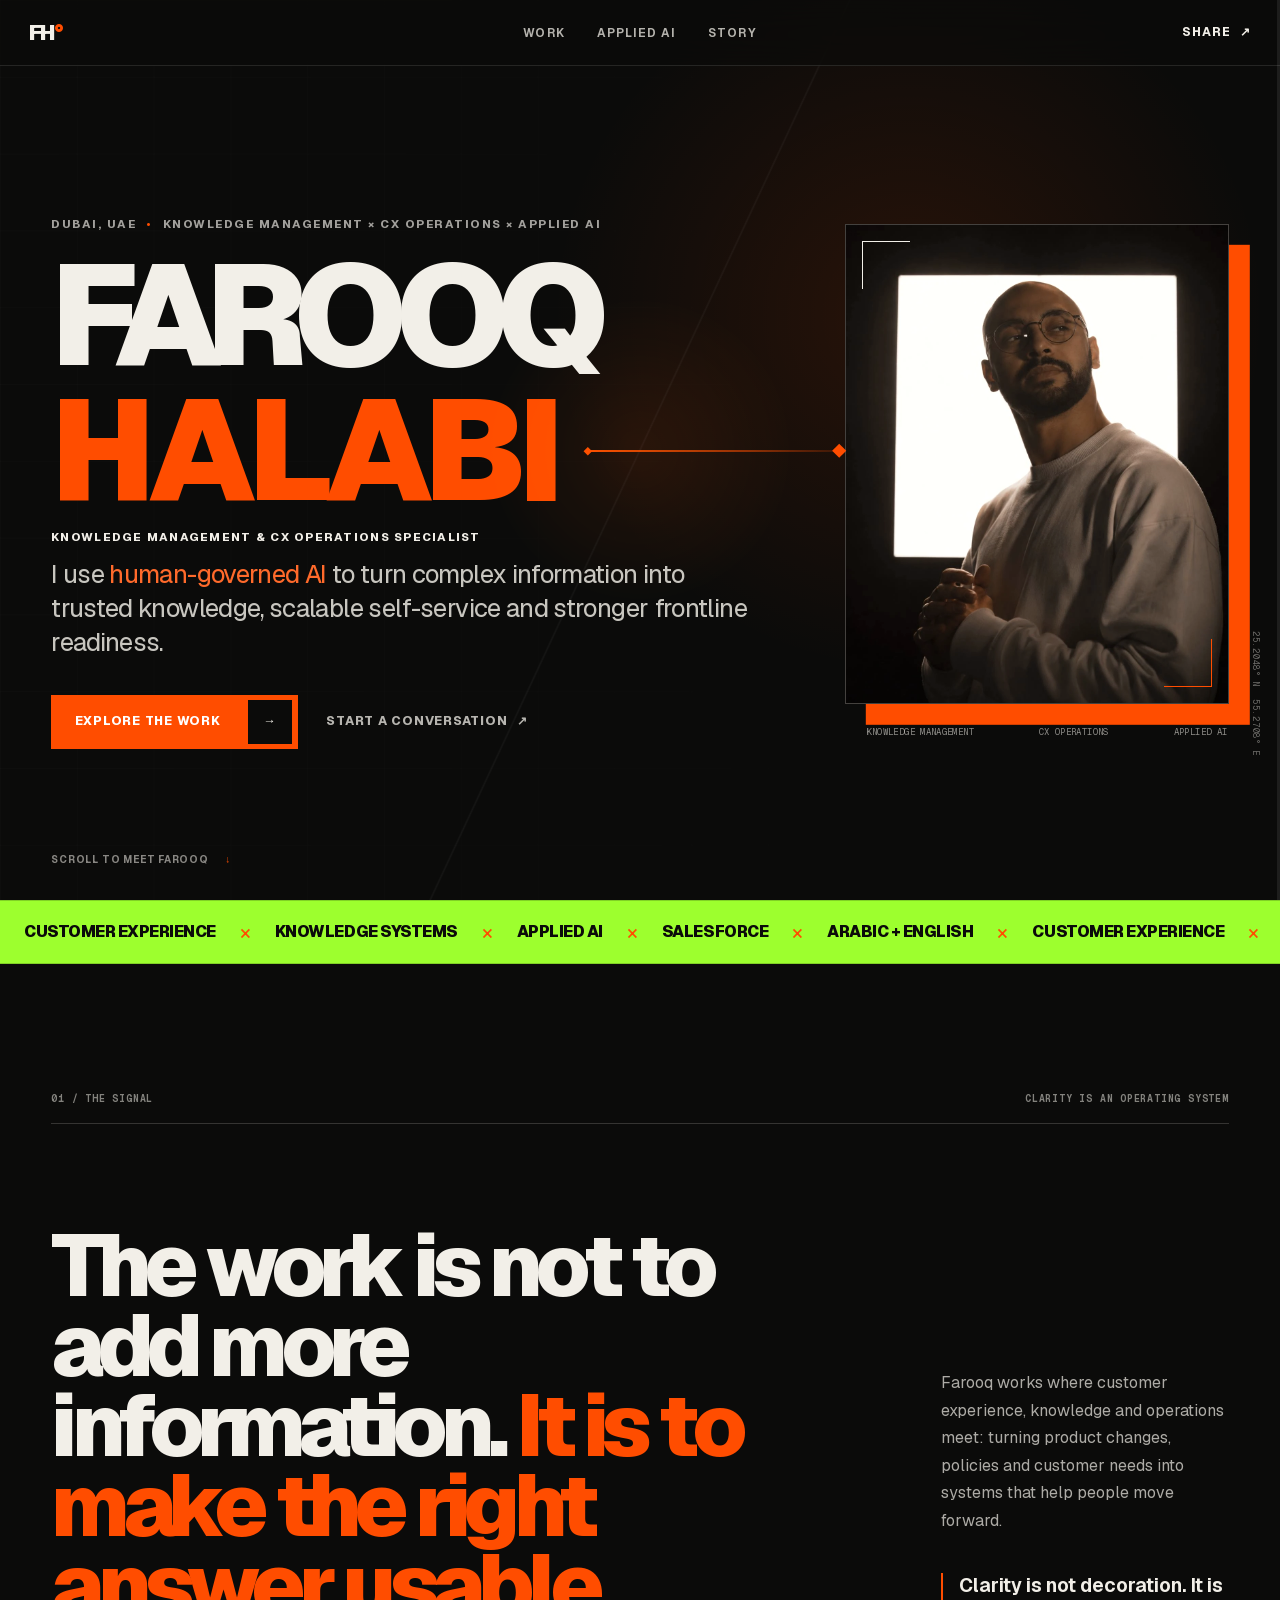
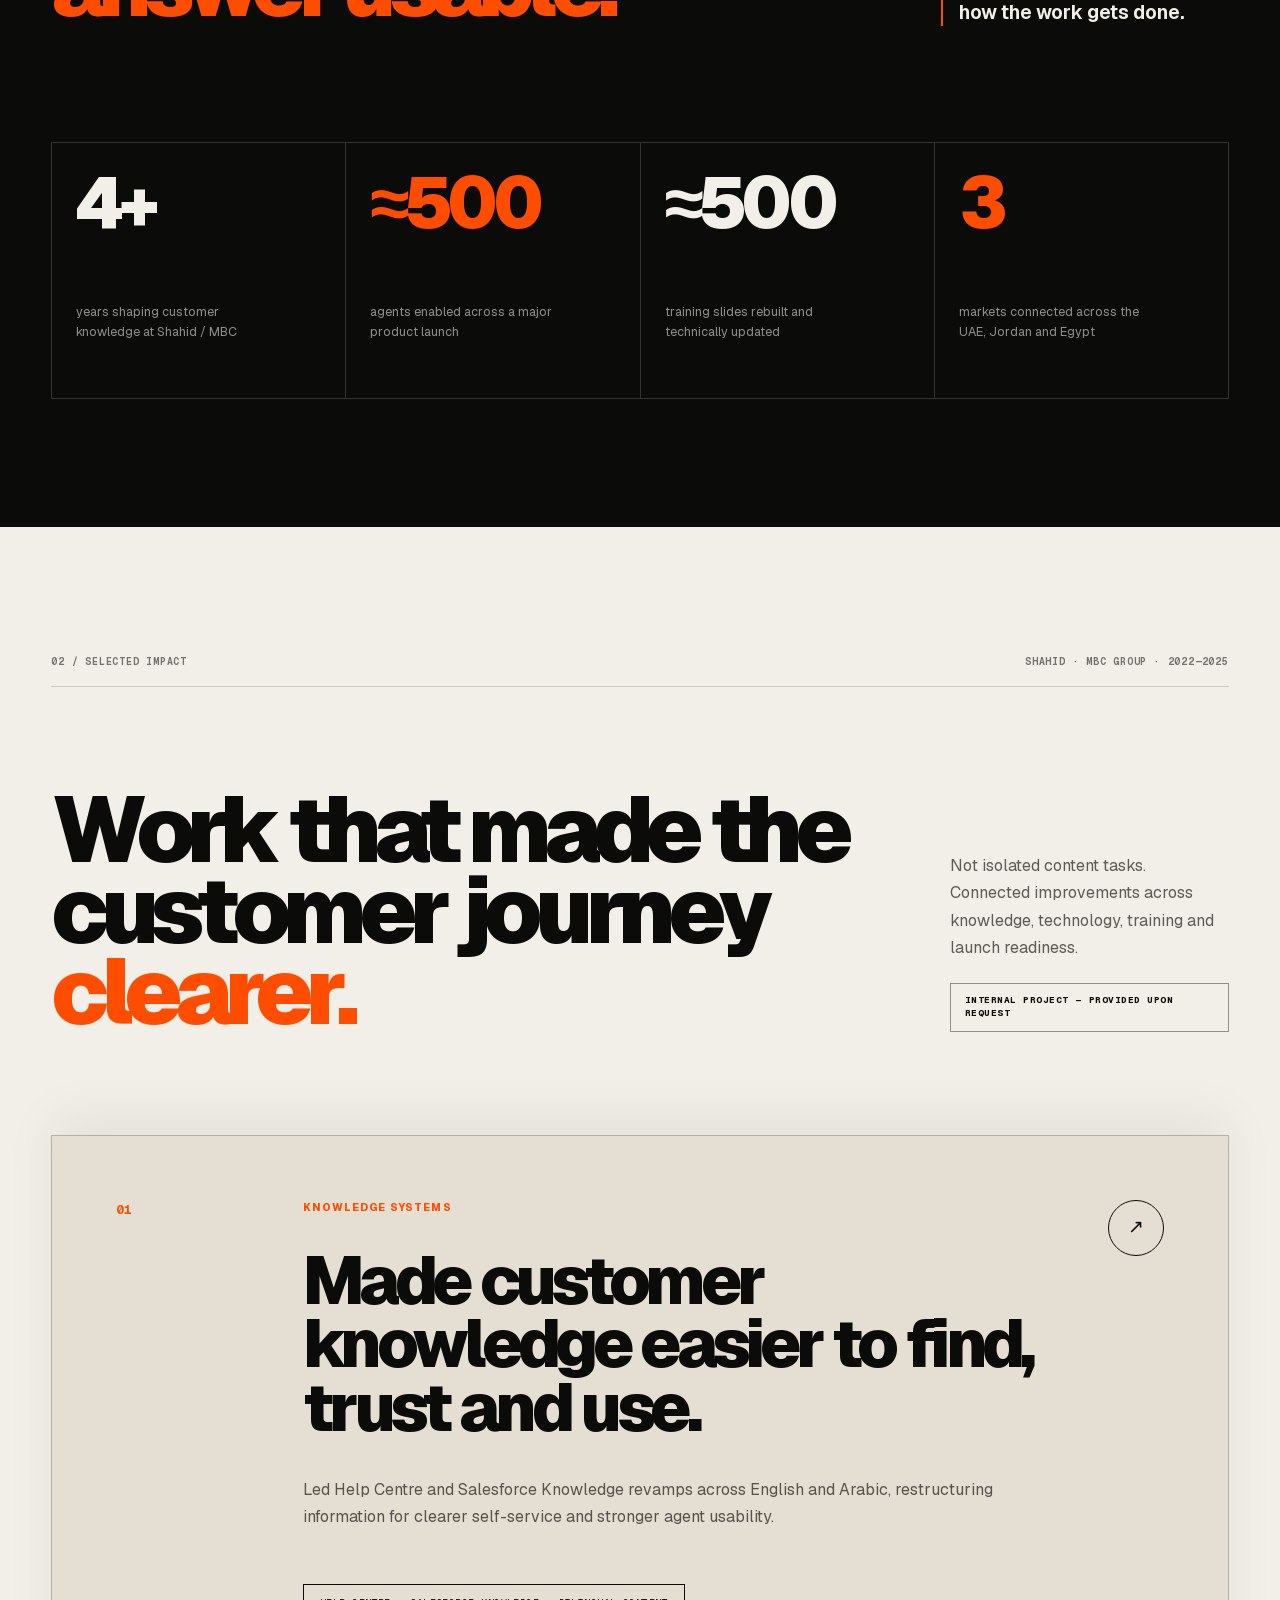
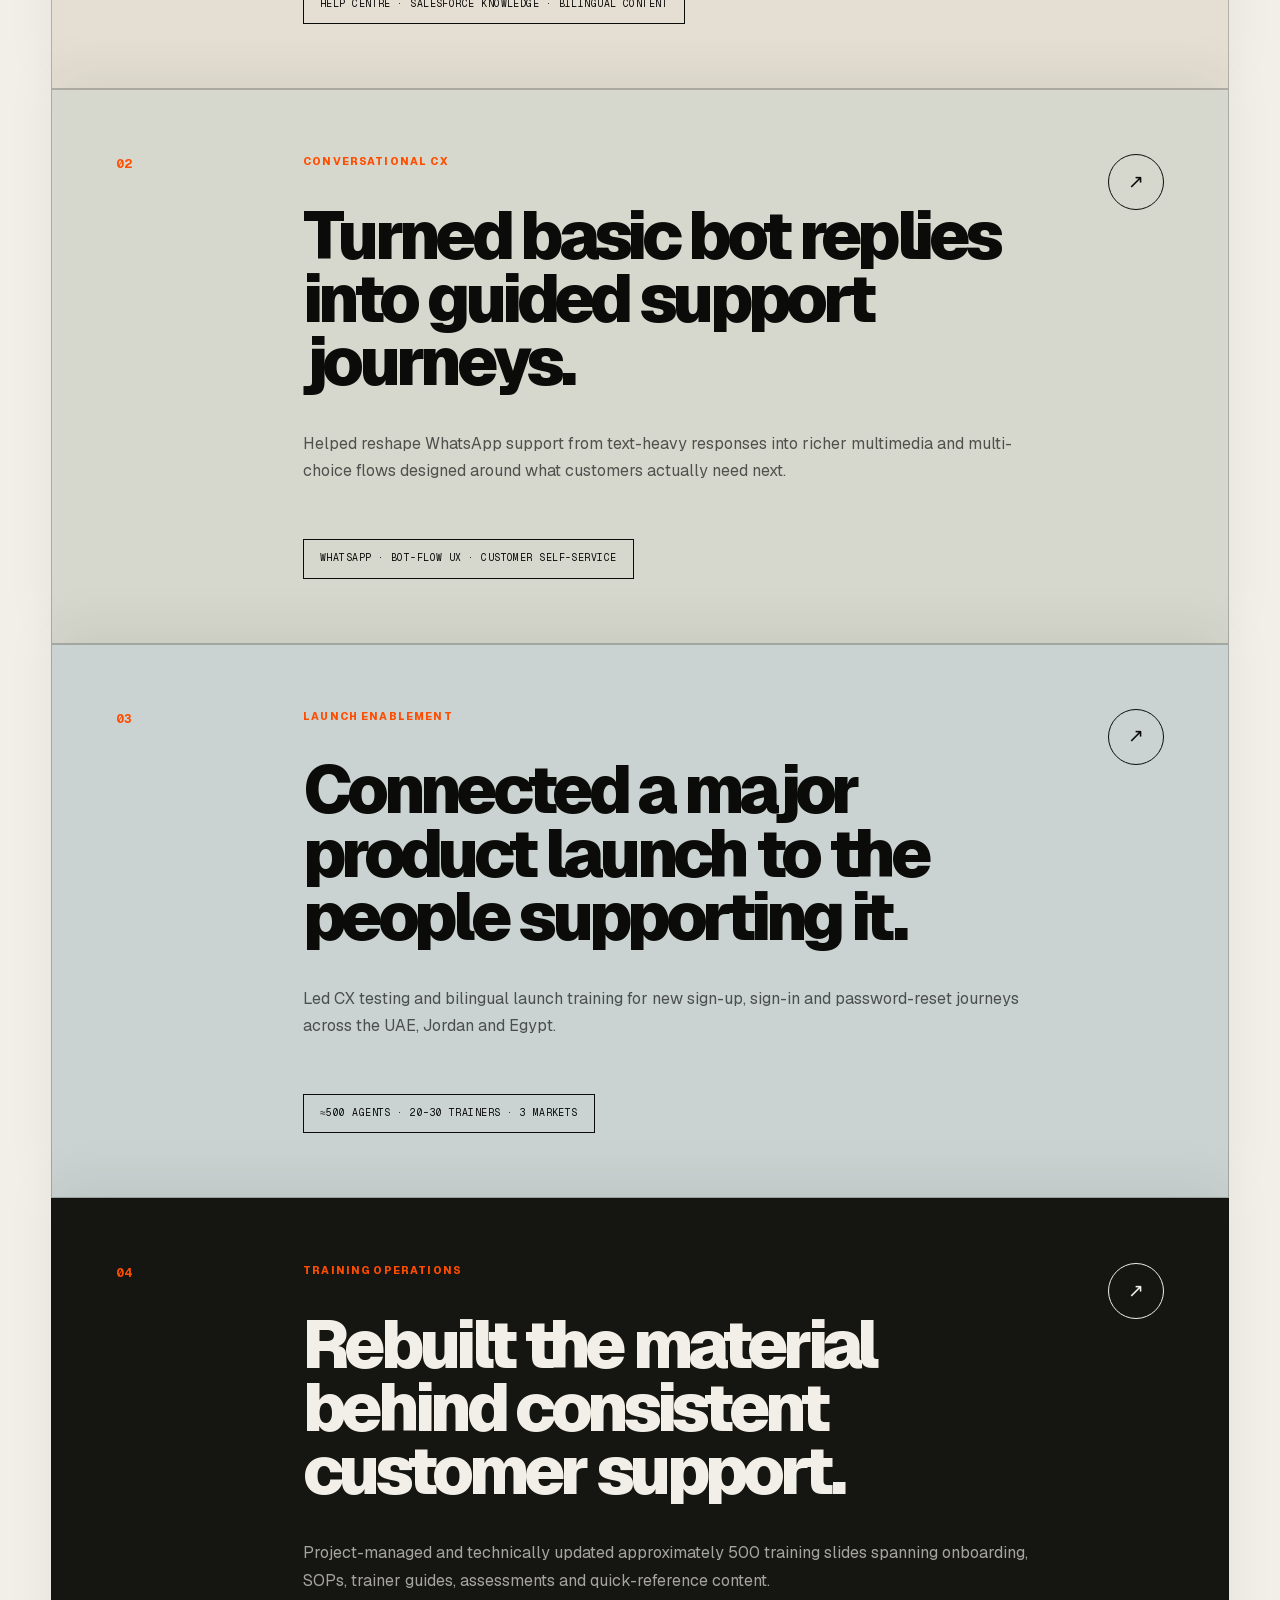
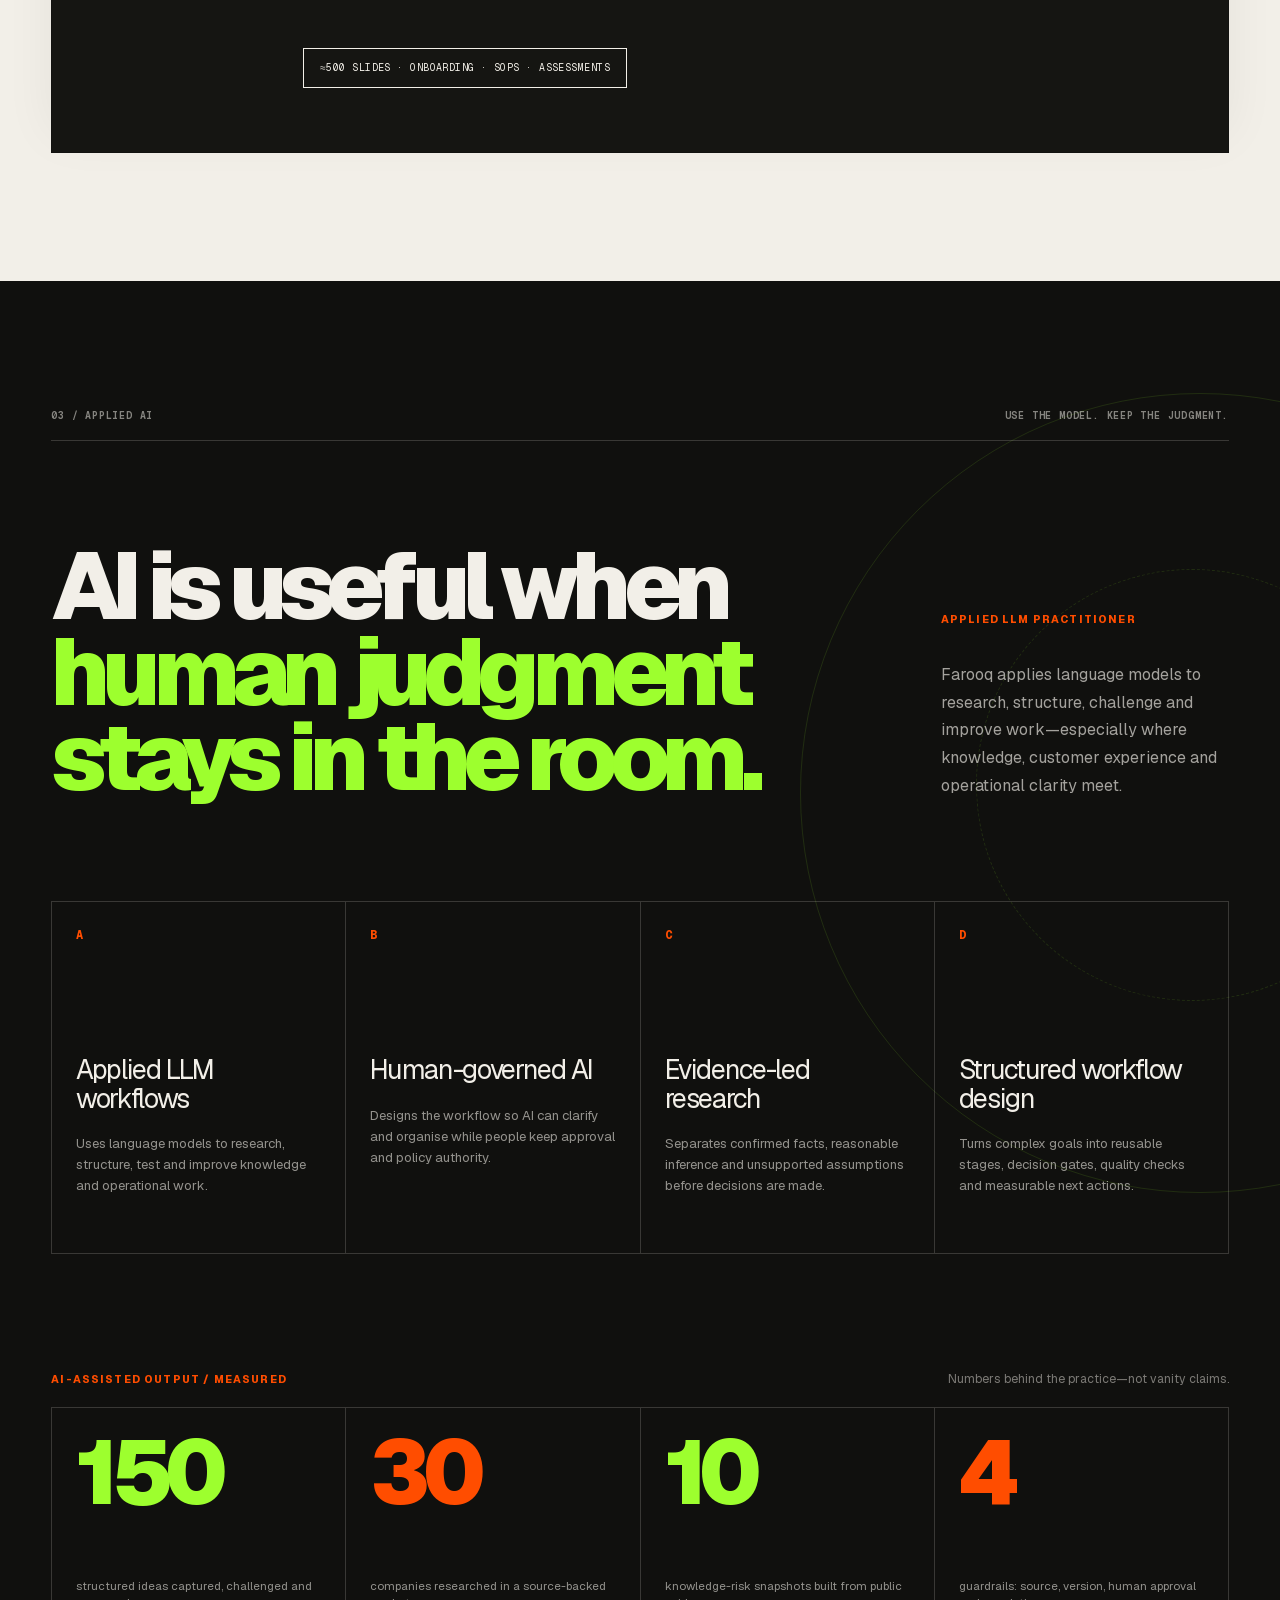
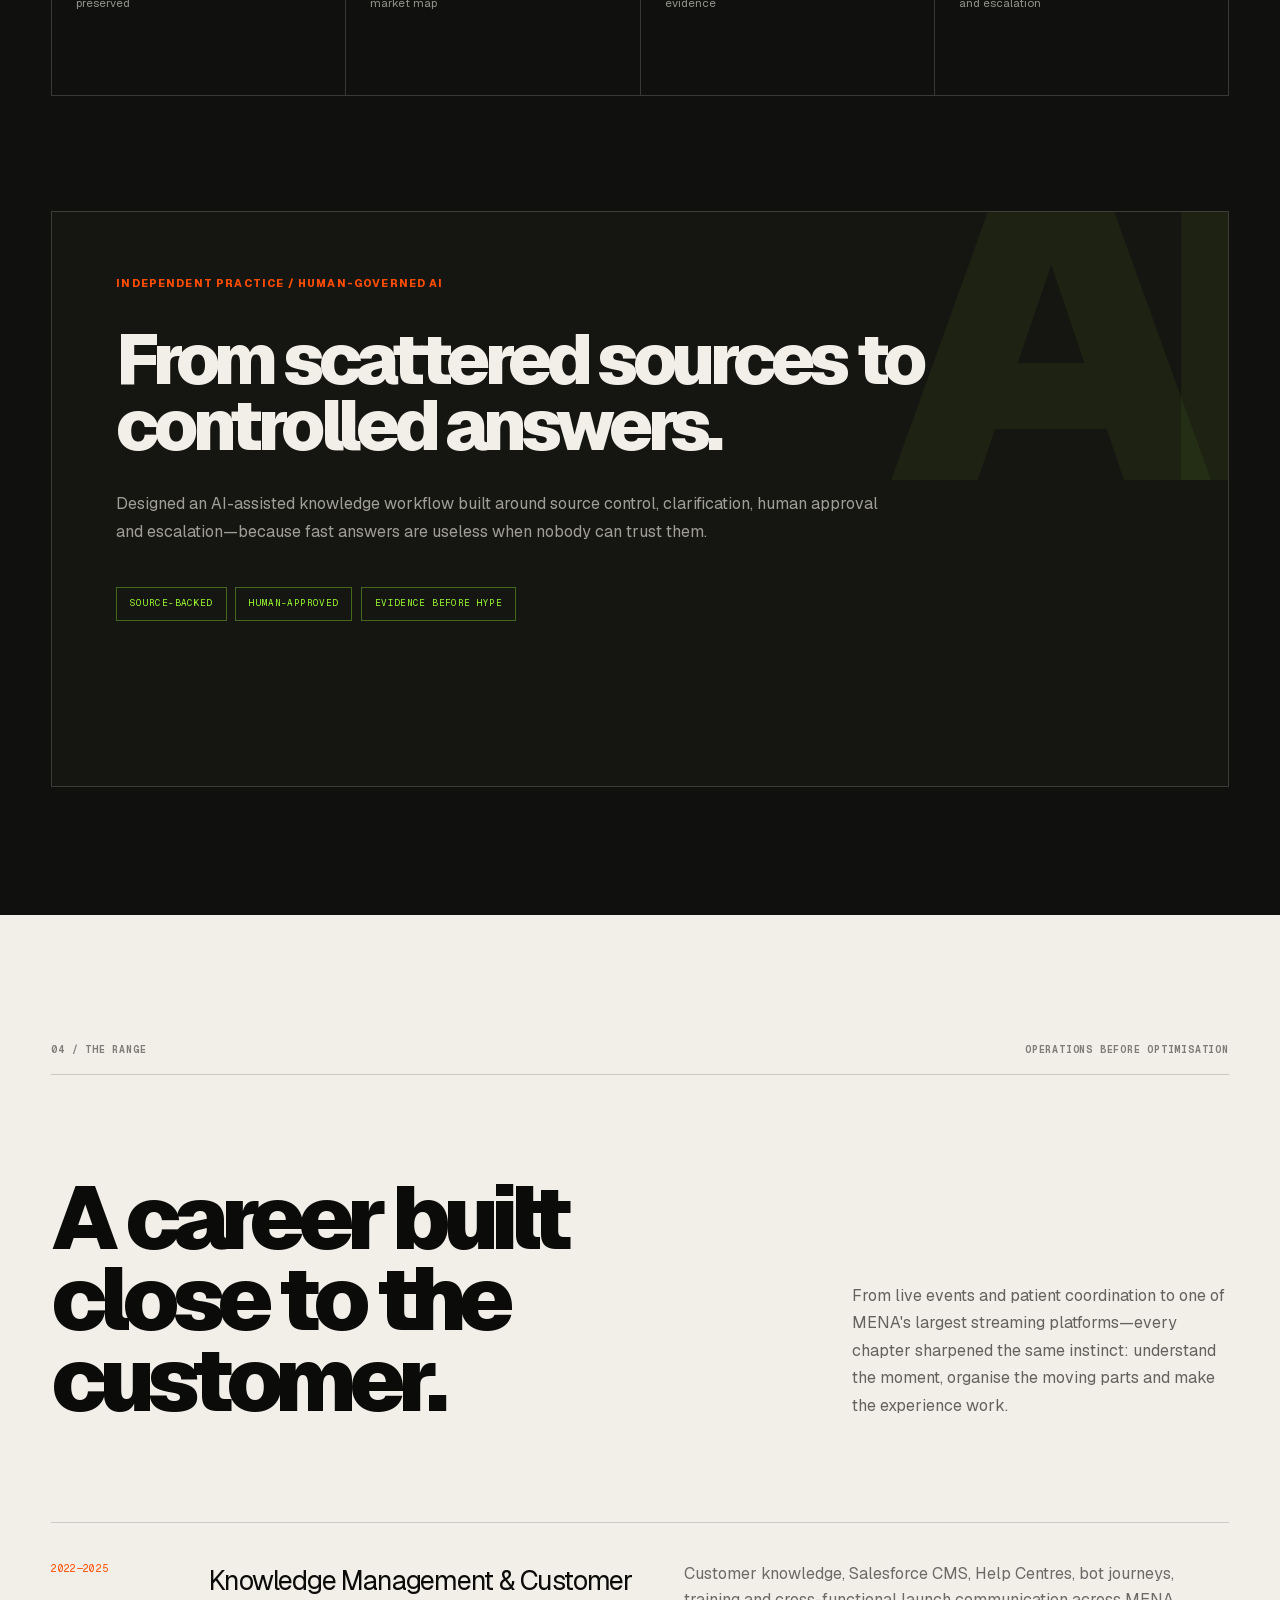
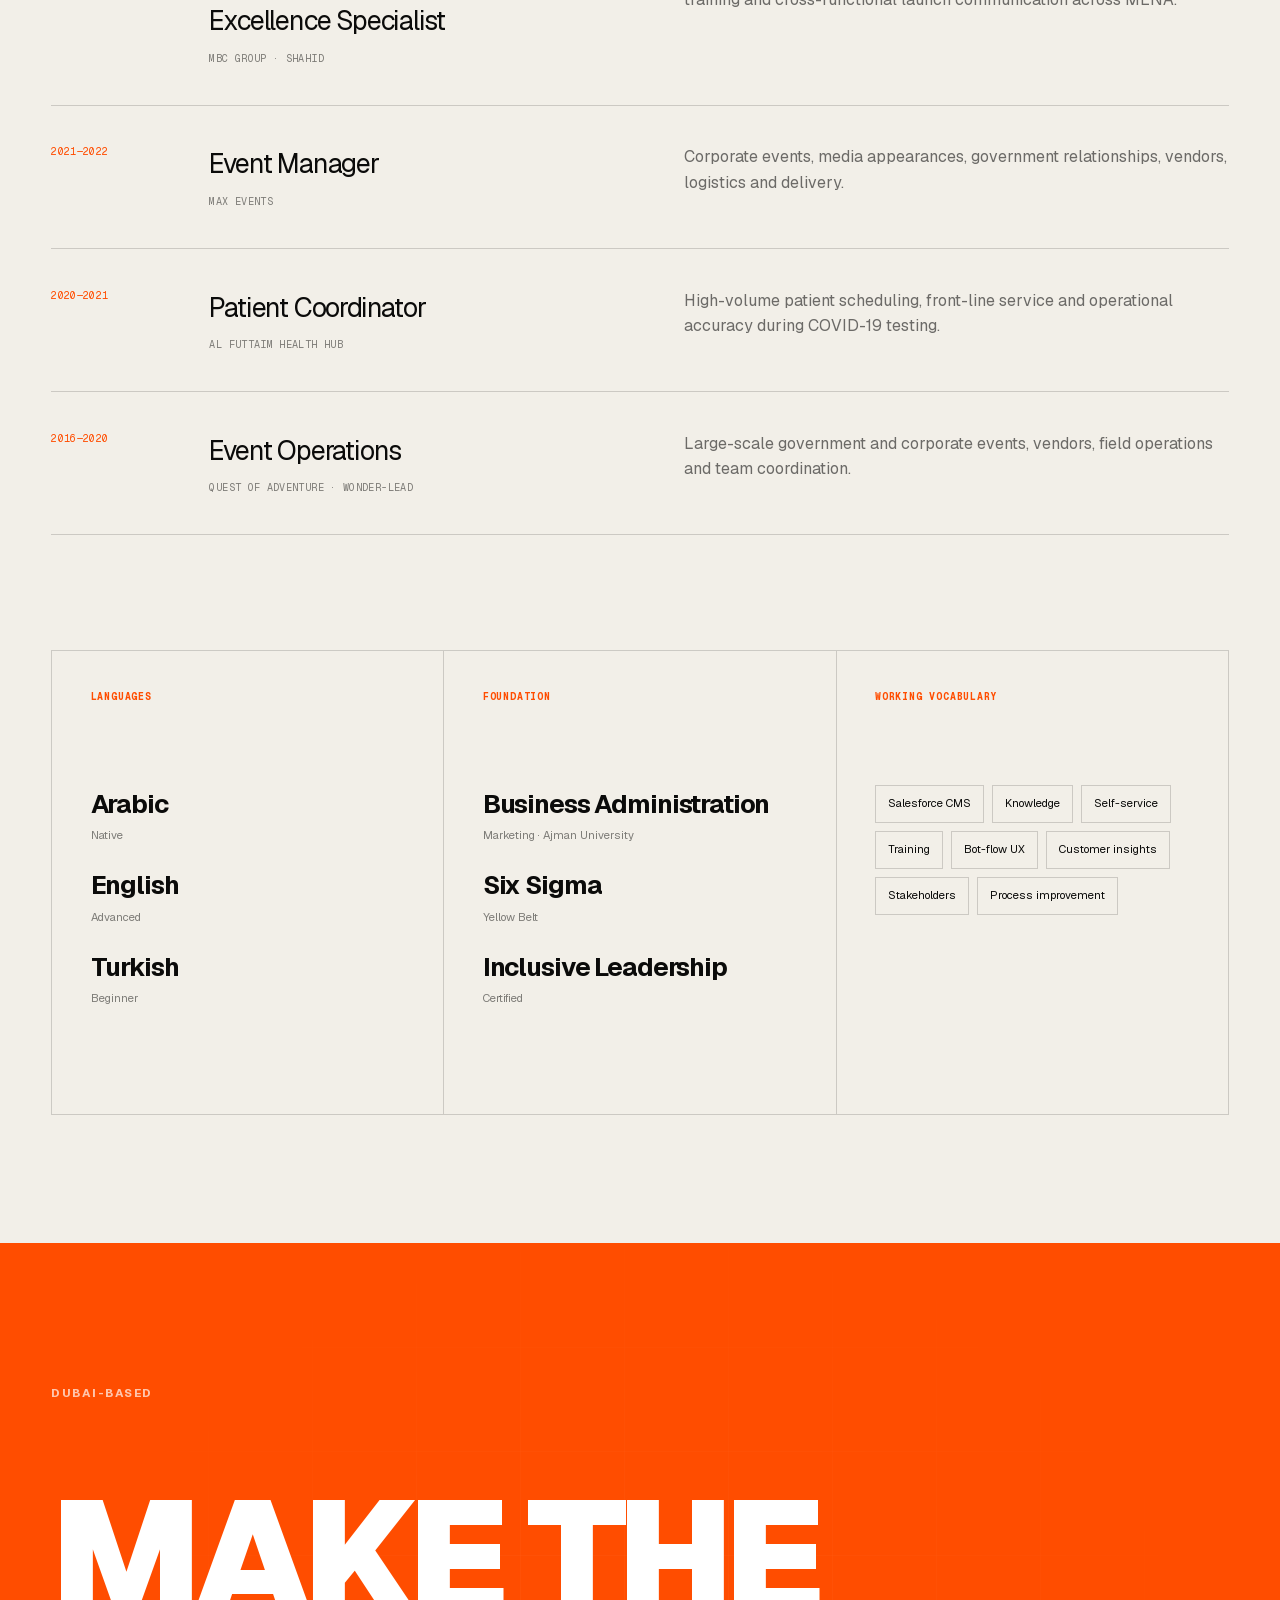
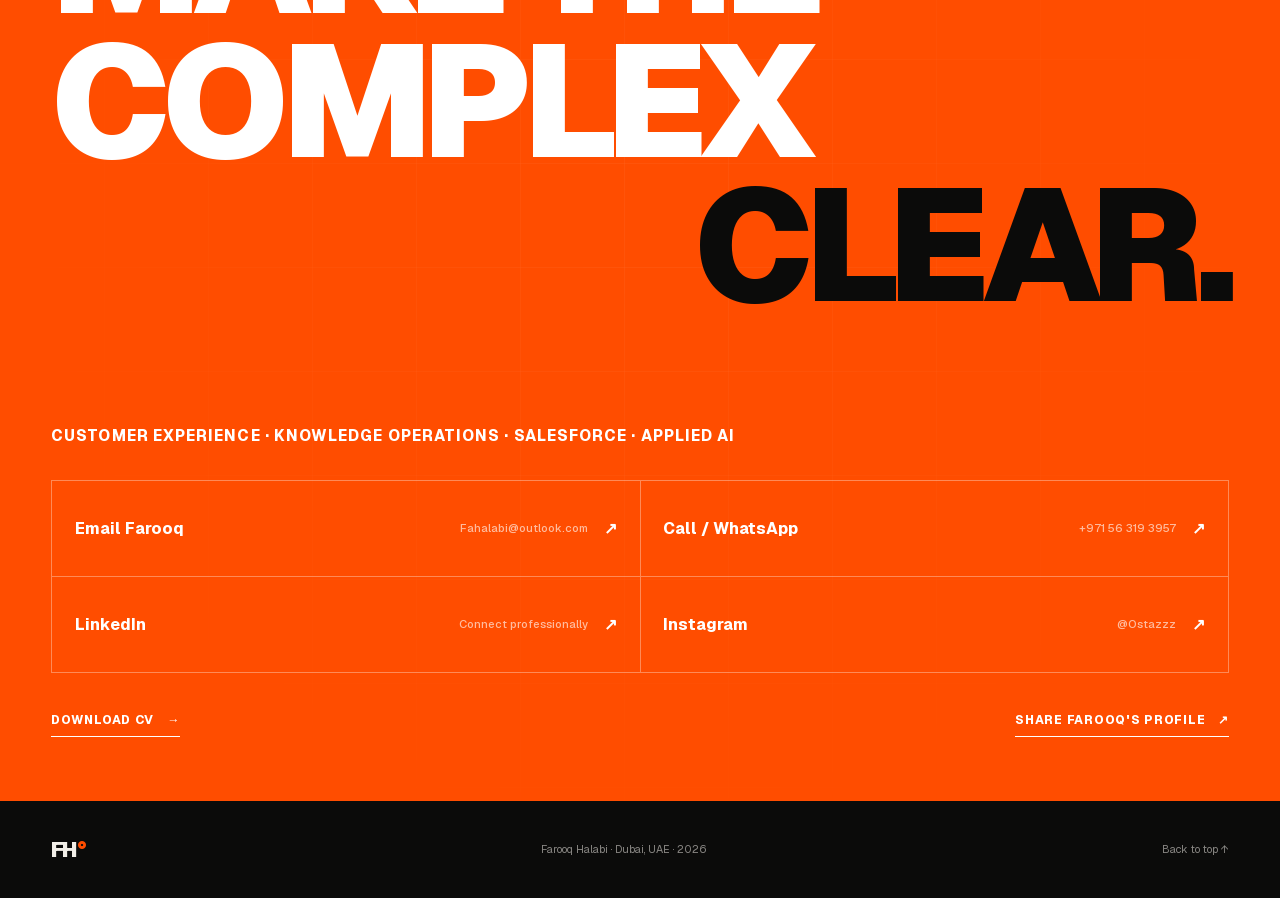
==== index.html @ 7f18ce9b "Update portfolio hero positioning" ====
<!DOCTYPE html><html lang="en"><head><meta charSet="utf-8"/><meta name="viewport" content="width=device-width, initial-scale=1"/><link rel="preload" href="/_next/static/media/797e433ab948586e-s.p.08e28id.o-okb.woff2" as="font" crossorigin="" type="font/woff2"/><link rel="preload" href="/_next/static/media/caa3a2e1cccd8315-s.p.09~u27dqhyhd6.woff2" as="font" crossorigin="" type="font/woff2"/><link rel="preload" as="image" href="/farooq-hero.webp" fetchPriority="high"/><link rel="stylesheet" href="/_next/static/chunks/0ucsu.lkrei7~.css" data-precedence="next"/><link rel="preload" as="script" fetchPriority="low" href="/_next/static/chunks/0ht900cau6_ur.js"/><script src="/_next/static/chunks/0r8nt2o8muejo.js" async=""></script><script src="/_next/static/chunks/07lhk_q6pmm3r.js" async=""></script><script src="/_next/static/chunks/turbopack-05c8c~j12fn14.js" async=""></script><script src="/_next/static/chunks/0dbhjjzl8qfwv.js" async=""></script><script src="/_next/static/chunks/0xjmewwxkqyce.js" async=""></script><meta name="next-size-adjust" content=""/><meta name="theme-color" content="#0b0b0a"/><meta name="color-scheme" content="dark"/><title>Farooq Halabi — CX × Knowledge × Applied AI</title><meta name="description" content="Meet Farooq Halabi, a Dubai-based customer experience and knowledge operations specialist working across Salesforce, bilingual content and applied AI."/><link rel="author" href="https://fahalabi.github.io"/><meta name="author" content="Farooq Halabi"/><link rel="manifest" href="/site.webmanifest"/><meta name="keywords" content="Farooq Halabi,Customer Experience,Knowledge Management,Salesforce CMS,Applied AI,Dubai,Bilingual CX"/><meta name="creator" content="Farooq Halabi"/><link rel="canonical" href="https://fahalabi.github.io"/><meta property="og:title" content="Farooq Halabi — CX × Knowledge × Applied AI"/><meta property="og:description" content="Meet Farooq Halabi, a Dubai-based customer experience and knowledge operations specialist working across Salesforce, bilingual content and applied AI."/><meta property="og:url" content="https://fahalabi.github.io"/><meta property="og:site_name" content="Farooq Halabi"/><meta property="og:locale" content="en_AE"/><meta property="og:image" content="https://fahalabi.github.io/og.png"/><meta property="og:image:width" content="1200"/><meta property="og:image:height" content="630"/><meta property="og:image:alt" content="Farooq Halabi — Customer Experience, Knowledge and Applied AI"/><meta property="og:type" content="profile"/><meta name="twitter:card" content="summary_large_image"/><meta name="twitter:title" content="Farooq Halabi — CX × Knowledge × Applied AI"/><meta name="twitter:description" content="Meet Farooq Halabi, a Dubai-based customer experience and knowledge operations specialist working across Salesforce, bilingual content and applied AI."/><meta name="twitter:image" content="https://fahalabi.github.io/og.png"/><link rel="icon" href="/favicon-32.png" sizes="32x32" type="image/png"/><link rel="apple-touch-icon" href="/apple-touch-icon.png" sizes="180x180" type="image/png"/><script src="/_next/static/chunks/03~yq9q893hmn.js" noModule=""></script></head><body class="geist_deef94d5-module__Sms4YG__variable geist_mono_1bf8cbf6-module__FlyLvG__variable antialiased"><div hidden=""><!--$--><!--/$--></div><div class="pointer-glow" aria-hidden="true"></div><div class="progress-rail" aria-hidden="true"><span></span></div><header class="site-header"><a class="brand-mark" href="#top" aria-label="Farooq Halabi, back to top">FH<span>°</span></a><nav aria-label="Primary navigation"><a href="#work">Work</a><a href="#ai">Applied AI</a><a href="#story">Story</a></nav><button class="header-share" type="button">Share <span aria-hidden="true">↗</span></button></header><main><section class="hero" id="top"><div class="hero-grid" aria-hidden="true"></div><div class="hero-copy"><p class="eyebrow hero-eyebrow">Dubai, UAE <span>•</span> Knowledge Management × CX Operations × Applied AI</p><h1><span class="name-line">Farooq</span><span class="name-line surname-line"><span>Halabi</span><span class="surname-bridge" aria-hidden="true"></span></span></h1><p class="hero-role">Knowledge Management &amp; CX Operations Specialist</p><p class="hero-statement">I use <em>human-governed AI</em> to turn complex information into trusted knowledge, scalable self-service and stronger frontline readiness.</p><div class="hero-actions"><a class="primary-action" href="#work">Explore the work <span aria-hidden="true">→</span></a><a class="text-action" href="https://www.linkedin.com/in/farooq-halabi-00536518b/" target="_blank" rel="noreferrer">Start a conversation <span aria-hidden="true">↗</span></a></div></div><figure class="hero-portrait"><div class="portrait-frame"><img src="/farooq-hero.webp" alt="Portrait of Farooq Halabi in a warm studio setting" width="1122" height="1402" fetchPriority="high"/><div class="portrait-scan" aria-hidden="true"></div></div><figcaption><span>Knowledge management</span><span>CX operations</span><span>Applied AI</span></figcaption></figure><div class="hero-side-note" aria-hidden="true"><span>25.2048° N</span><span>55.2708° E</span></div><a class="scroll-cue" href="#signal" aria-label="Scroll to introduction"><span>Scroll to meet Farooq</span><span aria-hidden="true">→</span></a></section><div class="signal-marquee" aria-label="Farooq&#x27;s focus areas"><div class="marquee-track"><div class="marquee-set" aria-hidden="false"><span>Customer Experience</span><i>×</i><span>Knowledge Systems</span><i>×</i><span>Applied AI</span><i>×</i><span>Salesforce</span><i>×</i><span>Arabic + English</span><i>×</i></div><div class="marquee-set" aria-hidden="true"><span>Customer Experience</span><i>×</i><span>Knowledge Systems</span><i>×</i><span>Applied AI</span><i>×</i><span>Salesforce</span><i>×</i><span>Arabic + English</span><i>×</i></div></div></div><section class="signal-section section-pad" id="signal"><div class="section-kicker" data-reveal="true"><span>01 / The signal</span><span>Clarity is an operating system</span></div><div class="signal-layout"><h2 data-reveal="true">The work is not to add more information.<span> It is to make the right answer usable.</span></h2><div class="signal-copy" data-reveal="true"><p>Farooq works where customer experience, knowledge and operations meet: turning product changes, policies and customer needs into systems that help people move forward.</p><p class="clarity-line">Clarity is not decoration. It is how the work gets done.</p></div></div><div class="proof-grid"><article class="proof-stat" data-reveal="true"><strong>4+</strong><span>years shaping customer knowledge at Shahid / MBC</span></article><article class="proof-stat" data-reveal="true"><strong>≈500</strong><span>agents enabled across a major product launch</span></article><article class="proof-stat" data-reveal="true"><strong>≈500</strong><span>training slides rebuilt and technically updated</span></article><article class="proof-stat" data-reveal="true"><strong>3</strong><span>markets connected across the UAE, Jordan and Egypt</span></article></div></section><section class="work-section section-pad" id="work"><div class="section-kicker light" data-reveal="true"><span>02 / Selected impact</span><span>Shahid · MBC Group · 2022—2025</span></div><div class="work-intro"><h2 data-reveal="true">Work that made the customer journey <em>clearer.</em></h2><div class="work-intro-copy" data-reveal="true"><p>Not isolated content tasks. Connected improvements across knowledge, technology, training and launch readiness.</p><p class="internal-note">Internal Project — Provided upon request</p></div></div><div class="impact-list"><article class="impact-card" data-reveal="true"><div class="impact-number">01</div><div class="impact-content"><p class="impact-label">Knowledge systems</p><h3>Made customer knowledge easier to find, trust and use.</h3><p>Led Help Centre and Salesforce Knowledge revamps across English and Arabic, restructuring information for clearer self-service and stronger agent usability.</p><div class="impact-proof">Help Centre · Salesforce Knowledge · Bilingual content</div></div><span class="impact-arrow" aria-hidden="true">↗</span></article><article class="impact-card" data-reveal="true"><div class="impact-number">02</div><div class="impact-content"><p class="impact-label">Conversational CX</p><h3>Turned basic bot replies into guided support journeys.</h3><p>Helped reshape WhatsApp support from text-heavy responses into richer multimedia and multi-choice flows designed around what customers actually need next.</p><div class="impact-proof">WhatsApp · Bot-flow UX · Customer self-service</div></div><span class="impact-arrow" aria-hidden="true">↗</span></article><article class="impact-card" data-reveal="true"><div class="impact-number">03</div><div class="impact-content"><p class="impact-label">Launch enablement</p><h3>Connected a major product launch to the people supporting it.</h3><p>Led CX testing and bilingual launch training for new sign-up, sign-in and password-reset journeys across the UAE, Jordan and Egypt.</p><div class="impact-proof">≈500 agents · 20–30 trainers · 3 markets</div></div><span class="impact-arrow" aria-hidden="true">↗</span></article><article class="impact-card" data-reveal="true"><div class="impact-number">04</div><div class="impact-content"><p class="impact-label">Training operations</p><h3>Rebuilt the material behind consistent customer support.</h3><p>Project-managed and technically updated approximately 500 training slides spanning onboarding, SOPs, trainer guides, assessments and quick-reference content.</p><div class="impact-proof">≈500 slides · Onboarding · SOPs · Assessments</div></div><span class="impact-arrow" aria-hidden="true">↗</span></article></div></section><section class="ai-section section-pad" id="ai"><div class="ai-orbit orbit-one" aria-hidden="true"></div><div class="ai-orbit orbit-two" aria-hidden="true"></div><div class="section-kicker" data-reveal="true"><span>03 / Applied AI</span><span>Use the model. Keep the judgment.</span></div><div class="ai-heading"><h2 data-reveal="true">AI is useful when <span>human judgment stays in the room.</span></h2><div class="ai-position" data-reveal="true"><p class="micro-label">Applied LLM practitioner</p><p>Farooq applies language models to research, structure, challenge and improve work—especially where knowledge, customer experience and operational clarity meet.</p></div></div><div class="ai-grid"><article class="ai-card" data-reveal="true"><span>A</span><h3>Applied LLM workflows</h3><p>Uses language models to research, structure, test and improve knowledge and operational work.</p></article><article class="ai-card" data-reveal="true"><span>B</span><h3>Human-governed AI</h3><p>Designs the workflow so AI can clarify and organise while people keep approval and policy authority.</p></article><article class="ai-card" data-reveal="true"><span>C</span><h3>Evidence-led research</h3><p>Separates confirmed facts, reasonable inference and unsupported assumptions before decisions are made.</p></article><article class="ai-card" data-reveal="true"><span>D</span><h3>Structured workflow design</h3><p>Turns complex goals into reusable stages, decision gates, quality checks and measurable next actions.</p></article></div><div class="ai-metrics-heading" data-reveal="true"><p class="micro-label">AI-assisted output / measured</p><p>Numbers behind the practice—not vanity claims.</p></div><div class="ai-metrics-grid"><article class="ai-metric" data-reveal="true"><strong>150</strong><span>structured ideas captured, challenged and preserved</span></article><article class="ai-metric" data-reveal="true"><strong>30</strong><span>companies researched in a source-backed market map</span></article><article class="ai-metric" data-reveal="true"><strong>10</strong><span>knowledge-risk snapshots built from public evidence</span></article><article class="ai-metric" data-reveal="true"><strong>4</strong><span>guardrails: source, version, human approval and escalation</span></article></div><div class="practice-proof" data-reveal="true"><div class="practice-copy"><p class="micro-label">Independent practice / Human-governed AI</p><h3>From scattered sources to controlled answers.</h3><p>Designed an AI-assisted knowledge workflow built around source control, clarification, human approval and escalation—because fast answers are useless when nobody can trust them.</p><div class="practice-tags"><span>Source-backed</span><span>Human-approved</span><span>Evidence before hype</span></div></div></div></section><section class="story-section section-pad" id="story"><div class="section-kicker" data-reveal="true"><span>04 / The range</span><span>Operations before optimisation</span></div><div class="story-heading"><h2 data-reveal="true">A career built close to the customer.</h2><p data-reveal="true">From live events and patient coordination to one of MENA&#x27;s largest streaming platforms—every chapter sharpened the same instinct: understand the moment, organise the moving parts and make the experience work.</p></div><div class="timeline"><article class="timeline-row" data-reveal="true"><time>2022—2025</time><div><h3>Knowledge Management &amp; Customer Excellence Specialist</h3><p class="timeline-company">MBC Group · Shahid</p></div><p>Customer knowledge, Salesforce CMS, Help Centres, bot journeys, training and cross-functional launch communication across MENA.</p></article><article class="timeline-row" data-reveal="true"><time>2021—2022</time><div><h3>Event Manager</h3><p class="timeline-company">Max Events</p></div><p>Corporate events, media appearances, government relationships, vendors, logistics and delivery.</p></article><article class="timeline-row" data-reveal="true"><time>2020—2021</time><div><h3>Patient Coordinator</h3><p class="timeline-company">Al Futtaim Health Hub</p></div><p>High-volume patient scheduling, front-line service and operational accuracy during COVID-19 testing.</p></article><article class="timeline-row" data-reveal="true"><time>2016—2020</time><div><h3>Event Operations</h3><p class="timeline-company">Quest of Adventure · Wonder-Lead</p></div><p>Large-scale government and corporate events, vendors, field operations and team coordination.</p></article></div><div class="range-grid"><article data-reveal="true"><span class="range-label">Languages</span><strong>Arabic</strong><small>Native</small><strong>English</strong><small>Advanced</small><strong>Turkish</strong><small>Beginner</small></article><article data-reveal="true"><span class="range-label">Foundation</span><strong>Business Administration</strong><small>Marketing · Ajman University</small><strong>Six Sigma</strong><small>Yellow Belt</small><strong>Inclusive Leadership</strong><small>Certified</small></article><article data-reveal="true"><span class="range-label">Working vocabulary</span><div class="skill-cloud"><span>Salesforce CMS</span><span>Knowledge</span><span>Self-service</span><span>Training</span><span>Bot-flow UX</span><span>Customer insights</span><span>Stakeholders</span><span>Process improvement</span></div></article></div></section><section class="contact-section" id="contact"><div class="contact-noise" aria-hidden="true"></div><p class="eyebrow" data-reveal="true">Dubai-based</p><h2 data-reveal="true"><span class="contact-title-line">Make the</span><span class="contact-title-line">complex</span><span class="contact-title-line contact-title-accent">clear.</span></h2><p class="contact-intro" data-reveal="true">Customer Experience · Knowledge Operations · Salesforce · Applied AI</p><div class="contact-actions" data-reveal="true"><a href="mailto:Fahalabi@outlook.com">Email Farooq <span>Fahalabi@outlook.com</span><span aria-hidden="true">↗</span></a><a href="https://wa.me/971563193957" target="_blank" rel="noreferrer">Call / WhatsApp <span>+971 56 319 3957</span><span aria-hidden="true">↗</span></a><a href="https://www.linkedin.com/in/farooq-halabi-00536518b/" target="_blank" rel="noreferrer">LinkedIn <span>Connect professionally</span><span aria-hidden="true">↗</span></a><a href="https://www.instagram.com/ostazzz/" target="_blank" rel="noreferrer">Instagram <span>@Ostazzz</span><span aria-hidden="true">↗</span></a></div><div class="contact-bottom"><a class="cv-download" href="/Farooq-Halabi-CV.pdf" download="">Download CV <span aria-hidden="true">→</span></a><button type="button">Share Farooq&#x27;s profile <span aria-hidden="true">↗</span></button></div></section></main><footer><a class="brand-mark" href="#top" aria-label="Farooq Halabi, back to top">FH<span>°</span></a><p>Farooq Halabi · Dubai, UAE · 2026</p><a href="#top">Back to top ↑</a></footer><button class="floating-share" type="button" aria-label="Share Farooq&#x27;s portfolio"><span>Share</span> ↗</button><div class="share-toast " role="status" aria-live="polite"></div><!--$--><!--/$--><script type="application/ld+json">{"@context":"https://schema.org","@type":"Person","name":"Farooq Halabi","url":"https://fahalabi.github.io","image":"https://fahalabi.github.io/farooq-hero.webp","email":"mailto:Fahalabi@outlook.com","telephone":"+971563193957","address":{"@type":"PostalAddress","addressLocality":"Dubai","addressCountry":"AE"},"jobTitle":"Knowledge Management & Customer Experience Operations Specialist","alumniOf":{"@type":"CollegeOrUniversity","name":"Ajman University"},"knowsLanguage":["Arabic","English","Turkish"],"knowsAbout":["Customer Experience Operations","Knowledge Management","Salesforce CMS","Salesforce Knowledge","Customer Self-Service","Bilingual Content","Applied Generative AI","Training and Development"],"sameAs":["https://www.linkedin.com/in/farooq-halabi-00536518b/","https://www.instagram.com/ostazzz/"]}</script><script src="/_next/static/chunks/0ht900cau6_ur.js" id="_R_" async=""></script><script>(self.__next_f=self.__next_f||[]).push([0])</script><script>self.__next_f.push([1,"1:\"$Sreact.fragment\"\n2:I[39756,[\"/_next/static/chunks/0dbhjjzl8qfwv.js\"],\"default\"]\n3:I[37457,[\"/_next/static/chunks/0dbhjjzl8qfwv.js\"],\"default\"]\n4:I[47257,[\"/_next/static/chunks/0dbhjjzl8qfwv.js\"],\"ClientPageRoot\"]\n5:I[31713,[\"/_next/static/chunks/0dbhjjzl8qfwv.js\",\"/_next/static/chunks/0xjmewwxkqyce.js\"],\"default\"]\n8:I[97367,[\"/_next/static/chunks/0dbhjjzl8qfwv.js\"],\"OutletBoundary\"]\n9:\"$Sreact.suspense\"\nb:I[97367,[\"/_next/static/chunks/0dbhjjzl8qfwv.js\"],\"ViewportBoundary\"]\nd:I[97367,[\"/_next/static/chunks/0dbhjjzl8qfwv.js\"],\"MetadataBoundary\"]\nf:I[68027,[\"/_next/static/chunks/0dbhjjzl8qfwv.js\"],\"default\",1]\n:HL[\"/_next/static/chunks/0ucsu.lkrei7~.css\",\"style\"]\n:HL[\"/_next/static/media/797e433ab948586e-s.p.08e28id.o-okb.woff2\",\"font\",{\"crossOrigin\":\"\",\"type\":\"font/woff2\"}]\n:HL[\"/_next/static/media/caa3a2e1cccd8315-s.p.09~u27dqhyhd6.woff2\",\"font\",{\"crossOrigin\":\"\",\"type\":\"font/woff2\"}]\n"])</script><script>self.__next_f.push([1,"0:{\"P\":null,\"c\":[\"\",\"\"],\"q\":\"\",\"i\":false,\"f\":[[[\"\",{\"children\":[\"__PAGE__\",{}]},\"$undefined\",\"$undefined\",16],[[\"$\",\"$1\",\"c\",{\"children\":[[[\"$\",\"link\",\"0\",{\"rel\":\"stylesheet\",\"href\":\"/_next/static/chunks/0ucsu.lkrei7~.css\",\"precedence\":\"next\",\"crossOrigin\":\"$undefined\",\"nonce\":\"$undefined\"}],[\"$\",\"script\",\"script-0\",{\"src\":\"/_next/static/chunks/0dbhjjzl8qfwv.js\",\"async\":true,\"nonce\":\"$undefined\"}]],[\"$\",\"html\",null,{\"lang\":\"en\",\"children\":[\"$\",\"body\",null,{\"className\":\"geist_deef94d5-module__Sms4YG__variable geist_mono_1bf8cbf6-module__FlyLvG__variable antialiased\",\"children\":[[\"$\",\"$L2\",null,{\"parallelRouterKey\":\"children\",\"error\":\"$undefined\",\"errorStyles\":\"$undefined\",\"errorScripts\":\"$undefined\",\"template\":[\"$\",\"$L3\",null,{}],\"templateStyles\":\"$undefined\",\"templateScripts\":\"$undefined\",\"notFound\":[[[\"$\",\"title\",null,{\"children\":\"404: This page could not be found.\"}],[\"$\",\"div\",null,{\"style\":{\"fontFamily\":\"system-ui,\\\"Segoe UI\\\",Roboto,Helvetica,Arial,sans-serif,\\\"Apple Color Emoji\\\",\\\"Segoe UI Emoji\\\"\",\"height\":\"100vh\",\"textAlign\":\"center\",\"display\":\"flex\",\"flexDirection\":\"column\",\"alignItems\":\"center\",\"justifyContent\":\"center\"},\"children\":[\"$\",\"div\",null,{\"children\":[[\"$\",\"style\",null,{\"dangerouslySetInnerHTML\":{\"__html\":\"body{color:#000;background:#fff;margin:0}.next-error-h1{border-right:1px solid rgba(0,0,0,.3)}@media (prefers-color-scheme:dark){body{color:#fff;background:#000}.next-error-h1{border-right:1px solid rgba(255,255,255,.3)}}\"}}],[\"$\",\"h1\",null,{\"className\":\"next-error-h1\",\"style\":{\"display\":\"inline-block\",\"margin\":\"0 20px 0 0\",\"padding\":\"0 23px 0 0\",\"fontSize\":24,\"fontWeight\":500,\"verticalAlign\":\"top\",\"lineHeight\":\"49px\"},\"children\":404}],[\"$\",\"div\",null,{\"style\":{\"display\":\"inline-block\"},\"children\":[\"$\",\"h2\",null,{\"style\":{\"fontSize\":14,\"fontWeight\":400,\"lineHeight\":\"49px\",\"margin\":0},\"children\":\"This page could not be found.\"}]}]]}]}]],[]],\"forbidden\":\"$undefined\",\"unauthorized\":\"$undefined\"}],[\"$\",\"script\",null,{\"type\":\"application/ld+json\",\"dangerouslySetInnerHTML\":{\"__html\":\"{\\\"@context\\\":\\\"https://schema.org\\\",\\\"@type\\\":\\\"Person\\\",\\\"name\\\":\\\"Farooq Halabi\\\",\\\"url\\\":\\\"https://fahalabi.github.io\\\",\\\"image\\\":\\\"https://fahalabi.github.io/farooq-hero.webp\\\",\\\"email\\\":\\\"mailto:Fahalabi@outlook.com\\\",\\\"telephone\\\":\\\"+971563193957\\\",\\\"address\\\":{\\\"@type\\\":\\\"PostalAddress\\\",\\\"addressLocality\\\":\\\"Dubai\\\",\\\"addressCountry\\\":\\\"AE\\\"},\\\"jobTitle\\\":\\\"Knowledge Management \u0026 Customer Experience Operations Specialist\\\",\\\"alumniOf\\\":{\\\"@type\\\":\\\"CollegeOrUniversity\\\",\\\"name\\\":\\\"Ajman University\\\"},\\\"knowsLanguage\\\":[\\\"Arabic\\\",\\\"English\\\",\\\"Turkish\\\"],\\\"knowsAbout\\\":[\\\"Customer Experience Operations\\\",\\\"Knowledge Management\\\",\\\"Salesforce CMS\\\",\\\"Salesforce Knowledge\\\",\\\"Customer Self-Service\\\",\\\"Bilingual Content\\\",\\\"Applied Generative AI\\\",\\\"Training and Development\\\"],\\\"sameAs\\\":[\\\"https://www.linkedin.com/in/farooq-halabi-00536518b/\\\",\\\"https://www.instagram.com/ostazzz/\\\"]}\"}}]]}]}]]}],{\"children\":[[\"$\",\"$1\",\"c\",{\"children\":[[\"$\",\"$L4\",null,{\"Component\":\"$5\",\"serverProvidedParams\":{\"searchParams\":{},\"params\":{},\"promises\":[\"$@6\",\"$@7\"]}}],[[\"$\",\"script\",\"script-0\",{\"src\":\"/_next/static/chunks/0xjmewwxkqyce.js\",\"async\":true,\"nonce\":\"$undefined\"}]],[\"$\",\"$L8\",null,{\"children\":[\"$\",\"$9\",null,{\"name\":\"Next.MetadataOutlet\",\"children\":\"$@a\"}]}]]}],{},null,false,null]},null,false,null],[\"$\",\"$1\",\"h\",{\"children\":[null,[\"$\",\"$Lb\",null,{\"children\":\"$Lc\"}],[\"$\",\"div\",null,{\"hidden\":true,\"children\":[\"$\",\"$Ld\",null,{\"children\":[\"$\",\"$9\",null,{\"name\":\"Next.Metadata\",\"children\":\"$Le\"}]}]}],[\"$\",\"meta\",null,{\"name\":\"next-size-adjust\",\"content\":\"\"}]]}],false]],\"m\":\"$undefined\",\"G\":[\"$f\",[[\"$\",\"link\",\"0\",{\"rel\":\"stylesheet\",\"href\":\"/_next/static/chunks/0ucsu.lkrei7~.css\",\"precedence\":\"next\",\"crossOrigin\":\"$undefined\",\"nonce\":\"$undefined\"}]]],\"S\":true,\"h\":null,\"s\":\"$undefined\",\"l\":\"$undefined\",\"p\":\"$undefined\",\"d\":\"$undefined\",\"b\":\"mQRR6c7xLXHsCVNlh976I\"}\n"])</script><script>self.__next_f.push([1,"6:{}\n7:\"$0:f:0:1:1:children:0:props:children:0:props:serverProvidedParams:params\"\n"])</script><script>self.__next_f.push([1,"c:[[\"$\",\"meta\",\"0\",{\"charSet\":\"utf-8\"}],[\"$\",\"meta\",\"1\",{\"name\":\"viewport\",\"content\":\"width=device-width, initial-scale=1\"}],[\"$\",\"meta\",\"2\",{\"name\":\"theme-color\",\"content\":\"#0b0b0a\"}],[\"$\",\"meta\",\"3\",{\"name\":\"color-scheme\",\"content\":\"dark\"}]]\n"])</script><script>self.__next_f.push([1,"10:I[27201,[\"/_next/static/chunks/0dbhjjzl8qfwv.js\"],\"IconMark\"]\na:null\n"])</script><script>self.__next_f.push([1,"e:[[\"$\",\"title\",\"0\",{\"children\":\"Farooq Halabi — CX × Knowledge × Applied AI\"}],[\"$\",\"meta\",\"1\",{\"name\":\"description\",\"content\":\"Meet Farooq Halabi, a Dubai-based customer experience and knowledge operations specialist working across Salesforce, bilingual content and applied AI.\"}],[\"$\",\"link\",\"2\",{\"rel\":\"author\",\"href\":\"https://fahalabi.github.io\"}],[\"$\",\"meta\",\"3\",{\"name\":\"author\",\"content\":\"Farooq Halabi\"}],[\"$\",\"link\",\"4\",{\"rel\":\"manifest\",\"href\":\"/site.webmanifest\",\"crossOrigin\":\"$undefined\"}],[\"$\",\"meta\",\"5\",{\"name\":\"keywords\",\"content\":\"Farooq Halabi,Customer Experience,Knowledge Management,Salesforce CMS,Applied AI,Dubai,Bilingual CX\"}],[\"$\",\"meta\",\"6\",{\"name\":\"creator\",\"content\":\"Farooq Halabi\"}],[\"$\",\"link\",\"7\",{\"rel\":\"canonical\",\"href\":\"https://fahalabi.github.io\"}],[\"$\",\"meta\",\"8\",{\"property\":\"og:title\",\"content\":\"Farooq Halabi — CX × Knowledge × Applied AI\"}],[\"$\",\"meta\",\"9\",{\"property\":\"og:description\",\"content\":\"Meet Farooq Halabi, a Dubai-based customer experience and knowledge operations specialist working across Salesforce, bilingual content and applied AI.\"}],[\"$\",\"meta\",\"10\",{\"property\":\"og:url\",\"content\":\"https://fahalabi.github.io\"}],[\"$\",\"meta\",\"11\",{\"property\":\"og:site_name\",\"content\":\"Farooq Halabi\"}],[\"$\",\"meta\",\"12\",{\"property\":\"og:locale\",\"content\":\"en_AE\"}],[\"$\",\"meta\",\"13\",{\"property\":\"og:image\",\"content\":\"https://fahalabi.github.io/og.png\"}],[\"$\",\"meta\",\"14\",{\"property\":\"og:image:width\",\"content\":\"1200\"}],[\"$\",\"meta\",\"15\",{\"property\":\"og:image:height\",\"content\":\"630\"}],[\"$\",\"meta\",\"16\",{\"property\":\"og:image:alt\",\"content\":\"Farooq Halabi — Customer Experience, Knowledge and Applied AI\"}],[\"$\",\"meta\",\"17\",{\"property\":\"og:type\",\"content\":\"profile\"}],[\"$\",\"meta\",\"18\",{\"name\":\"twitter:card\",\"content\":\"summary_large_image\"}],[\"$\",\"meta\",\"19\",{\"name\":\"twitter:title\",\"content\":\"Farooq Halabi — CX × Knowledge × Applied AI\"}],[\"$\",\"meta\",\"20\",{\"name\":\"twitter:description\",\"content\":\"Meet Farooq Halabi, a Dubai-based customer experience and knowledge operations specialist working across Salesforce, bilingual content and applied AI.\"}],[\"$\",\"meta\",\"21\",{\"name\":\"twitter:image\",\"content\":\"https://fahalabi.github.io/og.png\"}],[\"$\",\"link\",\"22\",{\"rel\":\"icon\",\"href\":\"/favicon-32.png\",\"sizes\":\"32x32\",\"type\":\"image/png\"}],[\"$\",\"link\",\"23\",{\"rel\":\"apple-touch-icon\",\"href\":\"/apple-touch-icon.png\",\"sizes\":\"180x180\",\"type\":\"image/png\"}],[\"$\",\"$L10\",\"24\",{}]]\n"])</script></body></html>
---- _next/static/chunks/0ucsu.lkrei7~.css ----
@font-face{font-family:Geist;font-style:normal;font-weight:100 900;font-display:swap;src:url(../media/fef07dbb0973bf53-s.12tyk43_3sh9u.woff2)format("woff2");unicode-range:U+460-52F,U+1C80-1C8A,U+20B4,U+2DE0-2DFF,U+A640-A69F,U+FE2E-FE2F}@font-face{font-family:Geist;font-style:normal;font-weight:100 900;font-display:swap;src:url(../media/8a480f0b521d4e75-s.0jzbimsg8vl84.woff2)format("woff2");unicode-range:U+301,U+400-45F,U+490-491,U+4B0-4B1,U+2116}@font-face{font-family:Geist;font-style:normal;font-weight:100 900;font-display:swap;src:url(../media/53b9e256198e5412-s.0-wfv7uh4i7h9.woff2)format("woff2");unicode-range:U+102-103,U+110-111,U+128-129,U+168-169,U+1A0-1A1,U+1AF-1B0,U+300-301,U+303-304,U+308-309,U+323,U+329,U+1EA0-1EF9,U+20AB}@font-face{font-family:Geist;font-style:normal;font-weight:100 900;font-display:swap;src:url(../media/7178b3e590c64307-s.0nx0ww8fni_q3.woff2)format("woff2");unicode-range:U+100-2BA,U+2BD-2C5,U+2C7-2CC,U+2CE-2D7,U+2DD-2FF,U+304,U+308,U+329,U+1D00-1DBF,U+1E00-1E9F,U+1EF2-1EFF,U+2020,U+20A0-20AB,U+20AD-20C0,U+2113,U+2C60-2C7F,U+A720-A7FF}@font-face{font-family:Geist;font-style:normal;font-weight:100 900;font-display:swap;src:url(../media/caa3a2e1cccd8315-s.p.09~u27dqhyhd6.woff2)format("woff2");unicode-range:U+??,U+131,U+152-153,U+2BB-2BC,U+2C6,U+2DA,U+2DC,U+304,U+308,U+329,U+2000-206F,U+20AC,U+2122,U+2191,U+2193,U+2212,U+2215,U+FEFF,U+FFFD}@font-face{font-family:Geist Fallback;src:local(Arial);ascent-override:95.94%;descent-override:28.16%;line-gap-override:0.0%;size-adjust:104.76%}.geist_deef94d5-module__Sms4YG__className{font-family:Geist,Geist Fallback;font-style:normal}.geist_deef94d5-module__Sms4YG__variable{--font-geist-sans:"Geist", "Geist Fallback"}
@font-face{font-family:Geist Mono;font-style:normal;font-weight:100 900;font-display:swap;src:url(../media/5ce348bf30bf5439-s.0zgw-jeven.3w.woff2)format("woff2");unicode-range:U+460-52F,U+1C80-1C8A,U+20B4,U+2DE0-2DFF,U+A640-A69F,U+FE2E-FE2F}@font-face{font-family:Geist Mono;font-style:normal;font-weight:100 900;font-display:swap;src:url(../media/4fa387ec64143e14-s.0wkzw~je483f-.woff2)format("woff2");unicode-range:U+301,U+400-45F,U+490-491,U+4B0-4B1,U+2116}@font-face{font-family:Geist Mono;font-style:normal;font-weight:100 900;font-display:swap;src:url(../media/6306c77e7c8268e4-s.0rhz0arwfsn~5.woff2)format("woff2");unicode-range:U+2000-2001,U+2004-2008,U+200A,U+23B8-23BD,U+2500-259F}@font-face{font-family:Geist Mono;font-style:normal;font-weight:100 900;font-display:swap;src:url(../media/7d817b4c03b0c5f1-s.0l76wvqk9d84w.woff2)format("woff2");unicode-range:U+102-103,U+110-111,U+128-129,U+168-169,U+1A0-1A1,U+1AF-1B0,U+300-301,U+303-304,U+308-309,U+323,U+329,U+1EA0-1EF9,U+20AB}@font-face{font-family:Geist Mono;font-style:normal;font-weight:100 900;font-display:swap;src:url(../media/bbc41e54d2fcbd21-s.0k4k9394f2q-k.woff2)format("woff2");unicode-range:U+100-2BA,U+2BD-2C5,U+2C7-2CC,U+2CE-2D7,U+2DD-2FF,U+304,U+308,U+329,U+1D00-1DBF,U+1E00-1E9F,U+1EF2-1EFF,U+2020,U+20A0-20AB,U+20AD-20C0,U+2113,U+2C60-2C7F,U+A720-A7FF}@font-face{font-family:Geist Mono;font-style:normal;font-weight:100 900;font-display:swap;src:url(../media/797e433ab948586e-s.p.08e28id.o-okb.woff2)format("woff2");unicode-range:U+??,U+131,U+152-153,U+2BB-2BC,U+2C6,U+2DA,U+2DC,U+304,U+308,U+329,U+2000-206F,U+20AC,U+2122,U+2191,U+2193,U+2212,U+2215,U+FEFF,U+FFFD}@font-face{font-family:Geist Mono Fallback;src:local(Arial);ascent-override:74.67%;descent-override:21.92%;line-gap-override:0.0%;size-adjust:134.59%}.geist_mono_1bf8cbf6-module__FlyLvG__className{font-family:Geist Mono,Geist Mono Fallback;font-style:normal}.geist_mono_1bf8cbf6-module__FlyLvG__variable{--font-geist-mono:"Geist Mono", "Geist Mono Fallback"}
@layer theme{:root,:host{--font-sans:ui-sans-serif, system-ui, sans-serif, "Apple Color Emoji", "Segoe UI Emoji", "Segoe UI Symbol", "Noto Color Emoji";--font-mono:ui-monospace, SFMono-Regular, Menlo, Monaco, Consolas, "Liberation Mono", "Courier New", monospace;--spacing:.25rem;--default-font-family:var(--font-sans);--default-mono-font-family:var(--font-mono)}}@layer base{*,:after,:before,::backdrop{box-sizing:border-box;border:0 solid;margin:0;padding:0}::file-selector-button{box-sizing:border-box;border:0 solid;margin:0;padding:0}html,:host{-webkit-text-size-adjust:100%;tab-size:4;line-height:1.5;font-family:var(--default-font-family,ui-sans-serif, system-ui, sans-serif, "Apple Color Emoji", "Segoe UI Emoji", "Segoe UI Symbol", "Noto Color Emoji");font-feature-settings:var(--default-font-feature-settings,normal);font-variation-settings:var(--default-font-variation-settings,normal);-webkit-tap-highlight-color:transparent}hr{height:0;color:inherit;border-top-width:1px}abbr:where([title]){-webkit-text-decoration:underline dotted;text-decoration:underline dotted}h1,h2,h3,h4,h5,h6{font-size:inherit;font-weight:inherit}a{color:inherit;-webkit-text-decoration:inherit;-webkit-text-decoration:inherit;-webkit-text-decoration:inherit;-webkit-text-decoration:inherit;text-decoration:inherit}b,strong{font-weight:bolder}code,kbd,samp,pre{font-family:var(--default-mono-font-family,ui-monospace, SFMono-Regular, Menlo, Monaco, Consolas, "Liberation Mono", "Courier New", monospace);font-feature-settings:var(--default-mono-font-feature-settings,normal);font-variation-settings:var(--default-mono-font-variation-settings,normal);font-size:1em}small{font-size:80%}sub,sup{vertical-align:baseline;font-size:75%;line-height:0;position:relative}sub{bottom:-.25em}sup{top:-.5em}table{text-indent:0;border-color:inherit;border-collapse:collapse}:-moz-focusring{outline:auto}progress{vertical-align:baseline}summary{display:list-item}ol,ul,menu{list-style:none}img,svg,video,canvas,audio,iframe,embed,object{vertical-align:middle;display:block}img,video{max-width:100%;height:auto}button,input,select,optgroup,textarea{font:inherit;font-feature-settings:inherit;font-variation-settings:inherit;letter-spacing:inherit;color:inherit;opacity:1;background-color:#0000;border-radius:0}::file-selector-button{font:inherit;font-feature-settings:inherit;font-variation-settings:inherit;letter-spacing:inherit;color:inherit;opacity:1;background-color:#0000;border-radius:0}:where(select:is([multiple],[size])) optgroup{font-weight:bolder}:where(select:is([multiple],[size])) optgroup option{padding-inline-start:20px}::file-selector-button{margin-inline-end:4px}::placeholder{opacity:1}@supports (not ((-webkit-appearance:-apple-pay-button))) or (contain-intrinsic-size:1px){::placeholder{color:currentColor}@supports (color:color-mix(in lab, red, red)){::placeholder{color:color-mix(in oklab, currentcolor 50%, transparent)}}}textarea{resize:vertical}::-webkit-search-decoration{-webkit-appearance:none}::-webkit-date-and-time-value{min-height:1lh;text-align:inherit}::-webkit-datetime-edit{display:inline-flex}::-webkit-datetime-edit-fields-wrapper{padding:0}::-webkit-datetime-edit{padding-block:0}::-webkit-datetime-edit-year-field{padding-block:0}::-webkit-datetime-edit-month-field{padding-block:0}::-webkit-datetime-edit-day-field{padding-block:0}::-webkit-datetime-edit-hour-field{padding-block:0}::-webkit-datetime-edit-minute-field{padding-block:0}::-webkit-datetime-edit-second-field{padding-block:0}::-webkit-datetime-edit-millisecond-field{padding-block:0}::-webkit-datetime-edit-meridiem-field{padding-block:0}::-webkit-calendar-picker-indicator{line-height:1}:-moz-ui-invalid{box-shadow:none}button,input:where([type=button],[type=reset],[type=submit]){appearance:button}::file-selector-button{appearance:button}::-webkit-inner-spin-button{height:auto}::-webkit-outer-spin-button{height:auto}[hidden]:where(:not([hidden=until-found])){display:none!important}}@layer components;@layer utilities{.relative{position:relative}.start{inset-inline-start:var(--spacing)}.table{display:table}.antialiased{-webkit-font-smoothing:antialiased;-moz-osx-font-smoothing:grayscale}}:root{--ink:#0b0b0a;--ink-soft:#151512;--paper:#f2efe8;--paper-deep:#ddd8cd;--signal:#ff4d00;--signal-soft:#ff6a2b;--electric:#9dff2e;--blue:#4676ff;--muted:#a4a199;--line-dark:#0b0b0a29;--line-light:#f2efe82e;--page-progress:0;--pointer-x:50vw;--pointer-y:50vh}*{box-sizing:border-box}html{background:var(--ink);scroll-behavior:smooth;scroll-padding-top:5rem}body{background:var(--ink);color:var(--paper);font-family:var(--font-geist-sans), Arial, Helvetica, sans-serif;text-rendering:optimizelegibility;margin:0;overflow-x:hidden}body::selection,::selection{background:var(--signal);color:#fff}a{color:inherit;text-decoration:none}button,a{-webkit-tap-highlight-color:transparent}button{color:inherit;font:inherit}img{max-width:100%;display:block}:focus-visible{outline:2px solid var(--electric);outline-offset:5px}.pointer-glow{z-index:80;pointer-events:none;opacity:.12;width:20rem;height:20rem;transform:translate(calc(var(--pointer-x) - 50%), calc(var(--pointer-y) - 50%));mix-blend-mode:screen;background:radial-gradient(circle,#ff4d00e6,#0000 66%);transition:opacity .3s;position:fixed;top:0;left:0}.progress-rail{z-index:110;background:#ffffff14;width:3px;height:100vh;position:fixed;top:0;right:0}.progress-rail span{width:100%;height:100%;transform:scaleY(var(--page-progress));transform-origin:top;background:var(--signal);display:block}.site-header{z-index:100;-webkit-backdrop-filter:blur(18px);backdrop-filter:blur(18px);background:#0b0b0aa3;border-bottom:1px solid #ffffff1c;grid-template-columns:1fr auto 1fr;align-items:center;width:100%;padding:1rem 2.25vw;display:grid;position:fixed;top:0;left:0}.brand-mark{letter-spacing:-.08em;width:max-content;font-size:1.38rem;font-weight:850}.brand-mark span{color:var(--signal)}.site-header nav{color:#f2efe8bd;letter-spacing:.09em;text-transform:uppercase;align-items:center;gap:clamp(1.1rem,2.5vw,2.8rem);font-size:.74rem;font-weight:650;display:flex}.site-header nav a,.header-share{transition:color .18s}.site-header nav a:hover,.header-share:hover{color:var(--signal)}.header-share{cursor:pointer;letter-spacing:.08em;text-transform:uppercase;background:0 0;border:0;justify-self:end;padding:0;font-size:.76rem;font-weight:750}.header-share span{margin-left:.35rem;transition:transform .18s;display:inline-block}.header-share:hover span{transform:translate(3px,-3px)}.hero{isolation:isolate;background:radial-gradient(circle at 71% 35%, #ff4d001f, transparent 33%), var(--ink);grid-template-columns:minmax(0,1fr) clamp(24rem,30vw,35rem);align-items:center;column-gap:clamp(2.5rem,4vw,5rem);min-height:100svh;padding:clamp(8rem,14vh,11rem) 4vw 4rem;display:grid;position:relative;overflow:hidden}.hero:before{content:"";z-index:-1;pointer-events:none;background:linear-gradient(115deg,#0000 0 49.9%,#ffffff0b 50%,#0000 50.1%);position:absolute;inset:0}.hero-grid{z-index:-2;opacity:.27;background-image:linear-gradient(#ffffff0e 1px,#0000 1px),linear-gradient(90deg,#ffffff0e 1px,#0000 1px);background-size:clamp(3rem,6vw,6.5rem) clamp(3rem,6vw,6.5rem);position:absolute;inset:0;-webkit-mask-image:linear-gradient(90deg,#000 0%,#0000 76%);mask-image:linear-gradient(90deg,#000 0%,#0000 76%)}.hero-copy{z-index:3;min-width:0;max-width:none;position:relative}.eyebrow{color:#f2efe8a8;letter-spacing:.13em;text-transform:uppercase;margin:0 0 2rem;font-size:.72rem;font-weight:750}.eyebrow span{color:var(--signal);padding:0 .35rem}.hero-eyebrow{opacity:0;animation:.7s cubic-bezier(.2,.7,.2,1) .15s forwards hero-in}.hero h1{letter-spacing:-.095em;text-transform:uppercase;flex-direction:column;align-items:flex-start;width:calc(100% + clamp(2.5rem,4vw,5rem));margin:0;font-size:clamp(5.4rem,11.2vw,11.2rem);font-weight:900;line-height:.72;display:flex}.name-line{opacity:0;animation:.9s cubic-bezier(.16,1,.3,1) .23s forwards name-in;display:block;transform:translateY(40px)}.surname-line{z-index:5;width:100%;color:var(--signal);letter-spacing:-.05em;grid-template-columns:max-content minmax(2rem,1fr);align-items:center;gap:clamp(1.25rem,2.2vw,2.75rem);margin-top:.22em;animation-delay:.33s;display:grid;position:relative}.surname-bridge{background:linear-gradient(90deg, var(--signal) 0%, #ff4d0080 64%, #ff4d001f 100%);height:2px;position:relative}.surname-bridge:before,.surname-bridge:after{content:"";aspect-ratio:1;background:var(--signal);position:absolute;top:50%;transform:translateY(-50%)rotate(45deg)}.surname-bridge:before{width:.35rem;left:0}.surname-bridge:after{width:.65rem;right:0}.hero-role{opacity:0;color:#f2efe8;letter-spacing:.11em;text-transform:uppercase;margin:clamp(1.5rem,3vh,2.2rem) 0 0;font-size:clamp(.68rem,.9vw,.86rem);font-weight:780;line-height:1.4;animation:.8s cubic-bezier(.2,.7,.2,1) .46s forwards hero-in}.hero-statement{opacity:0;color:#f2efe8d1;letter-spacing:-.025em;max-width:45rem;margin:.8rem 0 0;font-size:clamp(1.15rem,2vw,1.72rem);font-weight:420;line-height:1.32;animation:.8s cubic-bezier(.2,.7,.2,1) .56s forwards hero-in}.hero-statement em{color:var(--signal-soft);font-style:normal}.hero-actions{opacity:0;align-items:center;gap:1.8rem;margin-top:2.2rem;animation:.8s cubic-bezier(.2,.7,.2,1) .65s forwards hero-in;display:flex}.primary-action,.text-action{letter-spacing:.06em;text-transform:uppercase;justify-content:center;align-items:center;gap:1.7rem;min-height:3.4rem;font-size:.78rem;font-weight:780;display:inline-flex}.primary-action{border:1px solid var(--signal);background:var(--signal);color:#fff;padding:.2rem .3rem .2rem 1.4rem;transition:background .22s,color .22s,transform .22s}.primary-action span{background:var(--ink);width:2.75rem;height:2.75rem;color:var(--paper);place-items:center;display:grid}.primary-action:hover{color:var(--signal);background:0 0;transform:translateY(-3px)}.text-action{color:#f2efe8bf;gap:.6rem}.text-action span{transition:transform .18s}.text-action:hover{color:var(--paper)}.text-action:hover span{transform:translate(4px,-4px)}.hero-portrait{z-index:2;opacity:0;place-self:center end;width:min(100%,35rem);margin:0;animation:1.1s cubic-bezier(.16,1,.3,1) .3s forwards portrait-in;position:relative;transform:translate(50px)rotate(1deg)}.portrait-frame{aspect-ratio:.8;box-shadow:1.3rem 1.3rem 0 var(--signal);background:#1b1714;border:1px solid #ffffff2e;position:relative;overflow:hidden}.portrait-frame:before,.portrait-frame:after{content:"";z-index:3;pointer-events:none;width:3rem;height:3rem;position:absolute}.portrait-frame:before{border-top:1px solid var(--paper);border-left:1px solid var(--paper);top:1rem;left:1rem}.portrait-frame:after{border-right:1px solid var(--signal);border-bottom:1px solid var(--signal);bottom:1rem;right:1rem}.portrait-frame img{object-fit:cover;object-position:center 45%;filter:saturate(.78)contrast(1.06);width:100%;height:100%;transition:transform .9s cubic-bezier(.16,1,.3,1),filter .6s}.hero-portrait:hover img{filter:saturate()contrast(1.03);transform:scale(1.025)}.portrait-scan{z-index:2;opacity:.3;background:linear-gradient(#0000,#9dff2e66,#0000);width:100%;height:12%;animation:5.5s ease-in-out 1.4s infinite scan;position:absolute;top:-15%;left:0}.hero-portrait figcaption{color:#f2efe88f;font-family:var(--font-geist-mono), monospace;letter-spacing:.04em;text-transform:uppercase;justify-content:space-between;gap:.7rem;padding:1.35rem .1rem 0 1.35rem;font-size:.57rem;display:flex}.hero-side-note{opacity:.42;font-family:var(--font-geist-mono), monospace;letter-spacing:.08em;writing-mode:vertical-rl;gap:.7rem;font-size:.55rem;display:flex;position:absolute;bottom:16%;right:1.1rem}.scroll-cue{color:#f2efe88c;letter-spacing:.08em;text-transform:uppercase;align-items:center;gap:.8rem;font-size:.62rem;font-weight:700;display:flex;position:absolute;bottom:2rem;left:4vw}.scroll-cue>span:last-child{color:var(--signal);animation:1.4s ease-in-out infinite scroll-nudge;transform:rotate(90deg)}.signal-marquee{background:var(--electric);color:var(--ink);border-top:1px solid #0000002e;border-bottom:1px solid #0000002e;overflow:hidden}.marquee-track{width:max-content;animation:28s linear infinite marquee;display:flex}.marquee-set{flex-shrink:0;align-items:center;padding:.92rem 0;display:flex}.marquee-set span{letter-spacing:-.03em;text-transform:uppercase;padding:0 1.5rem;font-size:clamp(.85rem,1.25vw,1.15rem);font-weight:850}.marquee-set i{color:var(--signal);font-size:1.35rem;font-style:normal}.section-pad{padding:clamp(5.5rem,10vw,10rem) 4vw}.section-kicker{border-bottom:1px solid var(--line-light);color:#f2efe885;font-family:var(--font-geist-mono), monospace;letter-spacing:.08em;text-transform:uppercase;justify-content:space-between;gap:2rem;padding-bottom:1rem;font-size:.62rem;font-weight:650;display:flex}.section-kicker.light{border-color:var(--line-dark);color:#0b0b0a8c}[data-reveal]{opacity:0;transition:opacity .7s,transform .9s cubic-bezier(.16,1,.3,1);transform:translateY(34px)}[data-reveal].is-visible{opacity:1;transform:translateY(0)}.signal-section{background:var(--ink)}.signal-layout{grid-template-columns:minmax(0,1.55fr) minmax(18rem,.45fr);align-items:end;gap:clamp(3rem,8vw,9rem);padding:clamp(4rem,8vw,8rem) 0 clamp(5rem,9vw,9rem);display:grid}.signal-layout h2{letter-spacing:-.075em;max-width:67rem;margin:0;font-size:clamp(3rem,6.8vw,7.4rem);font-weight:840;line-height:.92}.signal-layout h2 span{color:var(--signal)}.signal-copy{max-width:29rem}.signal-copy>p:first-child{color:#f2efe8b3;margin:0;font-size:1rem;line-height:1.72}.clarity-line{border-left:2px solid var(--signal);color:var(--paper);margin:2.4rem 0 0;padding-left:1rem;font-size:clamp(1.05rem,1.5vw,1.35rem);font-weight:650;line-height:1.4}.proof-grid{border-top:1px solid var(--line-light);border-left:1px solid var(--line-light);grid-template-columns:repeat(4,1fr);display:grid}.proof-stat{border-right:1px solid var(--line-light);border-bottom:1px solid var(--line-light);min-height:16rem;padding:1.5rem}.proof-stat strong{color:var(--paper);letter-spacing:-.08em;font-size:clamp(3.3rem,5.6vw,6.3rem);font-weight:880;line-height:1;display:block}.proof-stat span{color:#f2efe894;max-width:13rem;margin-top:4rem;font-size:.78rem;line-height:1.55;display:block}.proof-stat:nth-child(2) strong,.proof-stat:nth-child(4) strong{color:var(--signal)}.work-section{background:var(--paper);color:var(--ink)}.work-intro{grid-template-columns:minmax(0,1.35fr) minmax(16rem,.45fr);align-items:end;gap:5vw;padding:clamp(4rem,8vw,8rem) 0;display:grid}.work-intro h2{letter-spacing:-.08em;max-width:74rem;margin:0;font-size:clamp(3.1rem,7.2vw,8rem);font-weight:880;line-height:.88}.work-intro h2 em{color:var(--signal);font-style:normal;display:block}.work-intro-copy>p:first-child{color:#0b0b0aa6;margin:0;font-size:1rem;line-height:1.7}.internal-note{width:max-content;max-width:100%;color:var(--ink);font-family:var(--font-geist-mono), monospace;letter-spacing:.055em;text-transform:uppercase;border:1px solid #0b0b0a6b;margin:1.35rem 0 0;padding:.68rem .82rem;font-size:.6rem;font-weight:700;line-height:1.35}.impact-list{position:relative}.impact-card{background:#e5dfd3;border:1px solid #0b0b0a38;grid-template-columns:.18fr minmax(0,1fr) auto;align-items:start;gap:4vw;min-height:min(34rem,70vh);padding:clamp(2rem,5vw,5rem);display:grid;position:sticky;top:5.2rem;box-shadow:0 -1.2rem 3rem #0b0b0a0f}.impact-card:nth-child(2){background:#d7d8cd}.impact-card:nth-child(3){background:#cad3d1}.impact-card:nth-child(4){background:var(--ink-soft);color:var(--paper)}.impact-number{color:var(--signal);font-family:var(--font-geist-mono), monospace;font-size:.8rem;font-weight:700}.impact-content{max-width:67rem}.impact-label,.micro-label{color:var(--signal);letter-spacing:.11em;text-transform:uppercase;margin:0 0 2.1rem;font-size:.66rem;font-weight:780}.impact-content h3{letter-spacing:-.07em;max-width:63rem;margin:0;font-size:clamp(2.45rem,5.2vw,6.3rem);font-weight:850;line-height:.95}.impact-content>p:not(.impact-label){color:currentColor;opacity:.66;max-width:46rem;margin:2.3rem 0 0;font-size:1rem;line-height:1.7}.impact-proof{width:max-content;max-width:100%;font-family:var(--font-geist-mono), monospace;letter-spacing:.045em;text-transform:uppercase;border:1px solid;margin-top:3.4rem;padding:.72rem 1rem;font-size:.62rem}.impact-arrow{border:1px solid;border-radius:50%;place-items:center;width:3.5rem;height:3.5rem;font-size:1.2rem;transition:transform .24s,background .24s,color .24s;display:grid}.impact-card:hover .impact-arrow{background:var(--signal);color:#fff;transform:rotate(45deg)}.ai-section{background:#10100e;position:relative;overflow:hidden}.ai-orbit{pointer-events:none;border:1px solid #9dff2e1f;border-radius:50%;position:absolute}.orbit-one{width:50rem;height:50rem;animation:28s linear infinite orbit-spin;top:7rem;right:-20rem}.orbit-two{border-style:dashed;width:27rem;height:27rem;animation:19s linear infinite reverse orbit-spin;top:18rem;right:-8rem}.ai-heading{z-index:1;grid-template-columns:minmax(0,1.5fr) minmax(18rem,.5fr);align-items:end;gap:clamp(3rem,9vw,10rem);padding:clamp(4rem,8vw,8rem) 0;display:grid;position:relative}.ai-heading h2{letter-spacing:-.082em;max-width:77rem;margin:0;font-size:clamp(3.2rem,7.4vw,8rem);font-weight:860;line-height:.9}.ai-heading h2 span{color:var(--electric);display:block}.ai-position>p:last-child{color:#f2efe8a8;margin:0;line-height:1.72}.ai-grid{z-index:1;border-top:1px solid var(--line-light);border-left:1px solid var(--line-light);grid-template-columns:repeat(4,1fr);display:grid;position:relative}.ai-card{border-right:1px solid var(--line-light);border-bottom:1px solid var(--line-light);min-height:22rem;padding:1.5rem;transition:background .26s,color .26s}.ai-card:hover{background:var(--electric);color:var(--ink)}.ai-card>span{color:var(--signal);font-family:var(--font-geist-mono), monospace;margin-bottom:7rem;font-size:.75rem;font-weight:750;display:block}.ai-card h3{letter-spacing:-.05em;margin:0;font-size:clamp(1.35rem,2.1vw,2.1rem);line-height:1.05}.ai-card p{color:currentColor;opacity:.58;margin:1.25rem 0 0;font-size:.82rem;line-height:1.6}.ai-metrics-heading{z-index:1;border-bottom:1px solid var(--line-light);justify-content:space-between;align-items:end;gap:2rem;margin-top:clamp(5rem,9vw,9rem);padding-bottom:1.2rem;display:flex;position:relative}.ai-metrics-heading .micro-label,.ai-metrics-heading>p:last-child{margin:0}.ai-metrics-heading>p:last-child{color:#f2efe87a;font-size:.76rem}.ai-metrics-grid{z-index:1;border-left:1px solid var(--line-light);grid-template-columns:repeat(4,1fr);display:grid;position:relative}.ai-metric{border-right:1px solid var(--line-light);border-bottom:1px solid var(--line-light);min-height:18rem;padding:1.5rem}.ai-metric strong{color:var(--electric);letter-spacing:-.09em;font-size:clamp(4rem,7vw,8rem);font-weight:890;line-height:.9;display:block}.ai-metric:nth-child(2n) strong{color:var(--signal)}.ai-metric span{color:#f2efe894;max-width:15rem;margin-top:4rem;font-size:.72rem;line-height:1.55;display:block}.practice-proof{z-index:1;border:1px solid var(--line-light);background:var(--ink-soft);min-height:36rem;margin-top:clamp(5rem,9vw,9rem);position:relative;overflow:hidden}.practice-proof:before{content:"AI";color:#9dff2e0e;letter-spacing:-.12em;pointer-events:none;font-size:clamp(15rem,34vw,36rem);font-weight:920;line-height:1;position:absolute;top:-.24em;right:-.03em}.practice-copy{z-index:1;max-width:79rem;padding:clamp(2.3rem,5vw,6rem);position:relative}.practice-copy h3{letter-spacing:-.075em;max-width:58rem;margin:0;font-size:clamp(2.8rem,5.5vw,6.2rem);font-weight:850;line-height:.94}.practice-copy>p:not(.micro-label){color:#f2efe8a1;max-width:48rem;margin:2rem 0 0;line-height:1.72}.practice-tags{flex-wrap:wrap;gap:.55rem;margin-top:2.6rem;display:flex}.practice-tags span{color:var(--electric);font-family:var(--font-geist-mono), monospace;letter-spacing:.04em;text-transform:uppercase;border:1px solid #9dff2e59;padding:.58rem .8rem;font-size:.58rem}.story-section{background:var(--paper);color:var(--ink)}.story-section .section-kicker{border-color:var(--line-dark);color:#0b0b0a80}.story-heading{grid-template-columns:minmax(0,1.3fr) minmax(18rem,.7fr);align-items:end;gap:clamp(3rem,8vw,9rem);padding:clamp(4rem,8vw,8rem) 0;display:grid}.story-heading h2{letter-spacing:-.08em;max-width:69rem;margin:0;font-size:clamp(3.1rem,7vw,7.5rem);font-weight:870;line-height:.9}.story-heading p{color:#0b0b0a9e;margin:0;line-height:1.72}.timeline{border-top:1px solid var(--line-dark)}.timeline-row{border-bottom:1px solid var(--line-dark);grid-template-columns:.22fr minmax(17rem,.8fr) minmax(18rem,1fr);gap:3vw;padding:2.4rem 0;transition:padding .26s,background .26s;display:grid}.timeline-row:hover{background:#ff4d0012;padding-left:1.2rem;padding-right:1.2rem}.timeline-row time,.timeline-company{font-family:var(--font-geist-mono), monospace;letter-spacing:.035em;text-transform:uppercase;font-size:.64rem}.timeline-row time{color:var(--signal)}.timeline-row h3{letter-spacing:-.045em;margin:0;font-size:clamp(1.25rem,2.1vw,2rem)}.timeline-company{color:#0b0b0a80;margin:.6rem 0 0}.timeline-row>p{color:#0b0b0a94;max-width:42rem;margin:0;line-height:1.62}.range-grid{border-top:1px solid var(--line-dark);border-left:1px solid var(--line-dark);grid-template-columns:repeat(3,1fr);margin-top:clamp(5rem,9vw,9rem);display:grid}.range-grid article{border-right:1px solid var(--line-dark);border-bottom:1px solid var(--line-dark);min-height:29rem;padding:clamp(1.5rem,3vw,3rem)}.range-label{color:var(--signal);font-family:var(--font-geist-mono), monospace;letter-spacing:.08em;text-transform:uppercase;margin-bottom:5rem;font-size:.62rem;font-weight:700;display:block}.range-grid strong,.range-grid small{display:block}.range-grid strong{letter-spacing:-.045em;margin-top:1.4rem;font-size:clamp(1.2rem,2vw,1.9rem)}.range-grid small{color:#0b0b0a80;margin-top:.25rem;font-size:.7rem}.skill-cloud{flex-wrap:wrap;align-content:flex-start;gap:.5rem;display:flex}.skill-cloud span{border:1px solid var(--line-dark);padding:.6rem .75rem;font-size:.7rem;transition:background .18s,color .18s}.skill-cloud span:hover{background:var(--ink);color:var(--paper)}.contact-section{background:var(--signal);color:#fff;min-height:92vh;padding:clamp(6rem,11vw,11rem) 4vw 4rem;position:relative;overflow:hidden}.contact-noise{opacity:.17;background-image:linear-gradient(#ffffff42 1px,#0000 1px),linear-gradient(90deg,#ffffff42 1px,#0000 1px);background-size:6.5rem 6.5rem;position:absolute;inset:0;-webkit-mask-image:radial-gradient(circle,#000,#0000 76%);mask-image:radial-gradient(circle,#000,#0000 76%)}.contact-section>:not(.contact-noise){z-index:1;position:relative}.contact-section .eyebrow{color:#ffffffad}.contact-section h2{letter-spacing:-.055em;text-transform:uppercase;margin:clamp(3.5rem,7vw,7rem) 0 0;font-size:clamp(5rem,12.5vw,13rem);font-weight:920;line-height:.82}.contact-title-line{width:max-content;max-width:100%;display:block}.contact-title-line+.contact-title-line{margin-top:.08em}.contact-title-accent{color:var(--ink);margin-left:auto}.contact-intro{letter-spacing:.07em;text-transform:uppercase;margin:clamp(4rem,9vw,9rem) 0 2rem;font-size:clamp(.78rem,1.2vw,1rem);font-weight:750}.contact-actions{border-top:1px solid #ffffff57;border-left:1px solid #ffffff57;grid-template-columns:repeat(2,1fr);display:grid}.contact-actions a{border-bottom:1px solid #ffffff57;border-right:1px solid #ffffff57;grid-template-columns:auto 1fr auto;align-items:center;gap:1rem;min-height:6rem;padding:1.2rem 1.4rem;font-weight:750;transition:background .22s,color .22s;display:grid;position:relative}.contact-actions a:hover{background:var(--ink);color:var(--paper)}.contact-actions a>span:first-of-type{opacity:.62;justify-self:end;font-size:.7rem;font-weight:500}.contact-actions a>span:last-child{transition:transform .18s}.contact-actions a:hover>span:last-child{transform:translate(4px,-4px)}.contact-bottom{justify-content:space-between;gap:1rem;margin-top:2rem;display:flex}.contact-bottom a,.contact-bottom button{cursor:pointer;letter-spacing:.06em;text-transform:uppercase;background:0 0;border:0;border-bottom:1px solid;align-items:center;gap:.8rem;padding:0;font-size:.76rem;font-weight:760;line-height:2.5;display:inline-flex}footer{background:var(--ink);color:#f2efe88a;justify-content:space-between;align-items:center;gap:1rem;padding:2rem 4vw;font-size:.68rem;display:flex}footer .brand-mark{color:var(--paper)}.floating-share{z-index:90;background:var(--electric);width:4.6rem;height:4.6rem;color:var(--ink);cursor:pointer;letter-spacing:.04em;text-transform:uppercase;border:0;border-radius:50%;justify-content:center;align-items:center;gap:.45rem;font-size:.64rem;font-weight:850;display:none;position:fixed;bottom:1.6rem;right:1.7rem;box-shadow:0 1rem 3rem #0000004d}.share-toast{z-index:150;opacity:0;background:var(--paper);color:var(--ink);pointer-events:none;padding:.75rem 1rem;font-size:.72rem;font-weight:700;transition:opacity .18s,transform .24s;position:fixed;bottom:1.5rem;left:50%;transform:translate(-50%,2rem);box-shadow:0 1rem 3rem #0000004d}.share-toast.show{opacity:1;transform:translate(-50%)}@keyframes hero-in{to{opacity:1}}@keyframes name-in{to{opacity:1;transform:translateY(0)}}@keyframes portrait-in{to{opacity:1;transform:translate(0)rotate(0)}}@keyframes scan{0%,10%{opacity:0;transform:translateY(-20%)}30%{opacity:.32}60%,to{opacity:0;transform:translateY(1050%)}}@keyframes scroll-nudge{0%,to{transform:rotate(90deg)translate(0)}50%{transform:rotate(90deg)translate(5px)}}@keyframes marquee{to{transform:translate(-50%)}}@keyframes orbit-spin{to{transform:rotate(360deg)}}@media (max-width:1050px){.hero{grid-template-columns:minmax(0,1fr) clamp(18rem,37vw,26rem);column-gap:clamp(1.5rem,3vw,2.5rem);padding-left:3vw;padding-right:3vw}.hero h1{width:calc(100% + clamp(1.5rem,3vw,2.5rem));font-size:clamp(5rem,10vw,8rem)}.signal-layout,.work-intro,.ai-heading,.story-heading{grid-template-columns:1fr}.proof-grid,.ai-grid,.ai-metrics-grid{grid-template-columns:repeat(2,1fr)}.timeline-row{grid-template-columns:.24fr 1fr}.timeline-row>p{grid-column:2}.range-grid{grid-template-columns:1fr 1fr}.range-grid article:last-child{grid-column:1/-1;min-height:18rem}}@media (max-width:760px){.pointer-glow,.progress-rail,.hero-side-note{display:none}.site-header{grid-template-columns:1fr auto;padding:.9rem 4vw}.site-header nav{display:none}.header-share{font-size:.68rem}.hero{flex-direction:column;justify-content:center;align-items:stretch;min-height:auto;padding:7.2rem 4vw 5rem;display:flex}.hero-copy{display:contents}.hero-eyebrow{order:0;margin-bottom:1.2rem;font-size:.59rem}.hero h1{order:1;width:100%;font-size:clamp(4.4rem,22.5vw,8.1rem);line-height:.75}.surname-line{width:max-content;margin-top:.16em;display:block}.surname-bridge{display:none}.hero-portrait{order:2;width:calc(100% - .75rem);margin:2.8rem 0 0}.portrait-frame{box-shadow:.75rem .75rem 0 var(--signal)}.hero-portrait figcaption{padding-left:.8rem;font-size:.46rem}.hero-role{order:3;margin-top:2rem;font-size:.65rem;line-height:1.5}.hero-statement{order:4;margin-top:.9rem;font-size:1.16rem}.hero-actions{flex-direction:column;order:5;align-items:stretch;gap:.65rem}.primary-action,.text-action{width:100%}.primary-action{justify-content:space-between}.text-action{justify-content:flex-start;min-height:2.6rem}.scroll-cue{display:none}.section-pad{padding:5rem 4vw}.section-kicker{flex-direction:column;align-items:flex-start;gap:.35rem}.signal-layout{gap:2.7rem;padding:3.7rem 0 5rem}.signal-layout h2,.work-intro h2,.ai-heading h2,.story-heading h2{font-size:clamp(2.85rem,13.5vw,5rem)}.proof-grid,.ai-grid,.ai-metrics-grid{grid-template-columns:1fr 1fr}.proof-stat{min-height:13rem;padding:1.1rem}.proof-stat strong{font-size:3.5rem}.proof-stat span{margin-top:2.8rem;font-size:.67rem}.work-intro,.ai-heading,.story-heading{gap:2.4rem;padding:3.7rem 0}.impact-card{grid-template-columns:auto 1fr;gap:1.1rem;min-height:72vh;padding:1.5rem;top:4.3rem}.impact-arrow{width:2.8rem;height:2.8rem;position:absolute;top:1.2rem;right:1.2rem}.impact-content h3{font-size:clamp(2.35rem,10.5vw,4.5rem)}.impact-content>p:not(.impact-label){font-size:.9rem}.impact-proof{width:100%;font-size:.52rem;line-height:1.5}.ai-metrics-heading{flex-direction:column;align-items:flex-start;gap:.5rem}.ai-card{min-height:18rem;padding:1.05rem}.ai-card>span{margin-bottom:4.6rem}.ai-card h3{font-size:1.25rem}.ai-card p{font-size:.72rem}.ai-metric{min-height:14rem;padding:1.05rem}.ai-metric strong{font-size:4rem}.ai-metric span{margin-top:2.4rem;font-size:.64rem}.practice-proof{min-height:auto}.practice-copy h3{font-size:clamp(2.55rem,12vw,4.3rem)}.timeline-row{grid-template-columns:1fr;gap:.8rem;padding:1.8rem 0}.timeline-row>p{grid-column:1}.range-grid{grid-template-columns:1fr}.range-grid article,.range-grid article:last-child{grid-column:auto;min-height:auto;padding:1.6rem}.range-label{margin-bottom:2.5rem}.contact-section{min-height:auto;padding:5rem 4vw 3.5rem}.contact-section h2{letter-spacing:-.045em;margin-top:3.2rem;font-size:clamp(3.8rem,17vw,7rem);line-height:.86}.contact-intro{line-height:1.55}.contact-actions{grid-template-columns:1fr}.contact-actions a{grid-template-columns:1fr auto;min-height:5rem}.contact-actions a>span:first-of-type{display:none}.contact-bottom{flex-direction:column;align-items:flex-start;margin-bottom:4rem}footer{flex-direction:column;align-items:flex-start;padding-bottom:2rem}.floating-share{display:flex}}@media (max-width:410px){.proof-grid,.ai-grid,.ai-metrics-grid{grid-template-columns:1fr}.proof-stat,.ai-card{min-height:12rem}.ai-card>span{margin-bottom:2.2rem}}@media (prefers-reduced-motion:reduce){html{scroll-behavior:auto}*,:before,:after{scroll-behavior:auto!important;transition-duration:.01ms!important;animation-duration:.01ms!important;animation-iteration-count:1!important}[data-reveal],.hero-eyebrow,.name-line,.hero-role,.hero-statement,.hero-actions,.hero-portrait{opacity:1;transform:none}}@media (hover:none){.pointer-glow{display:none}}
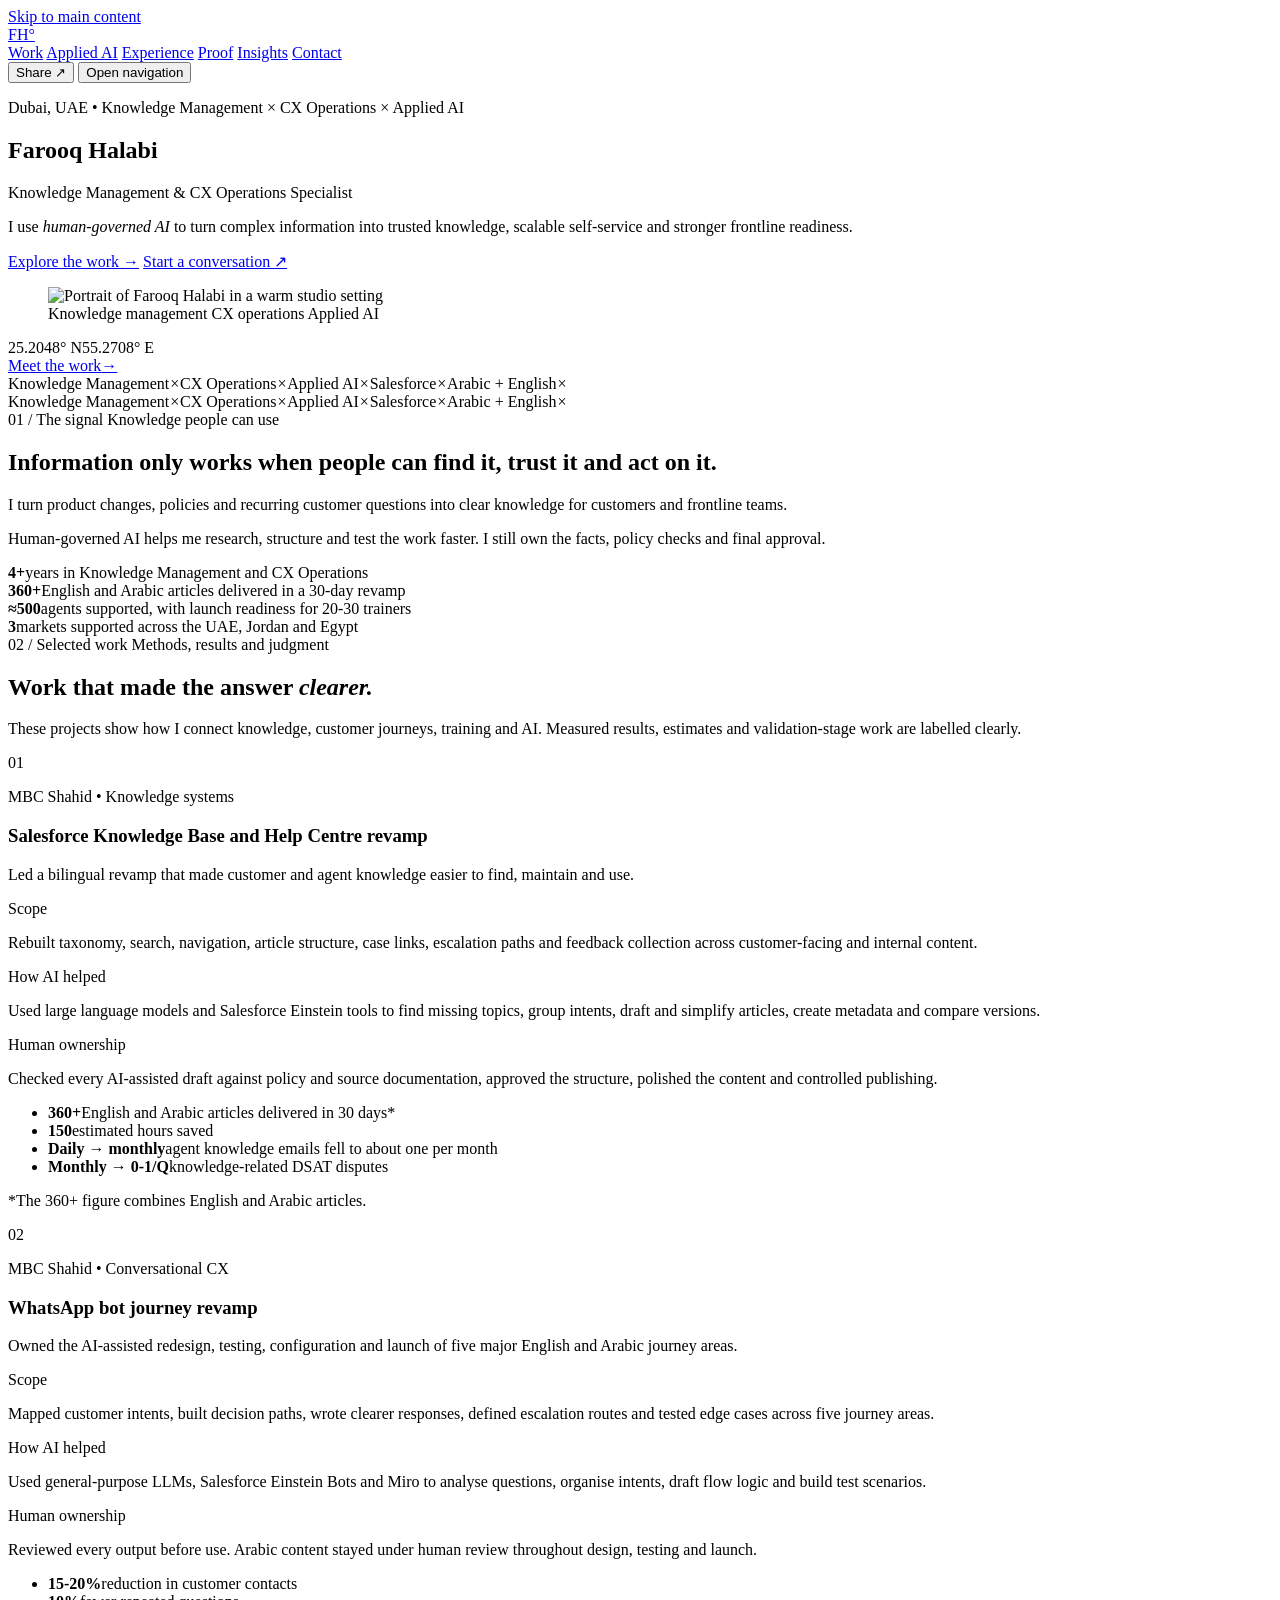
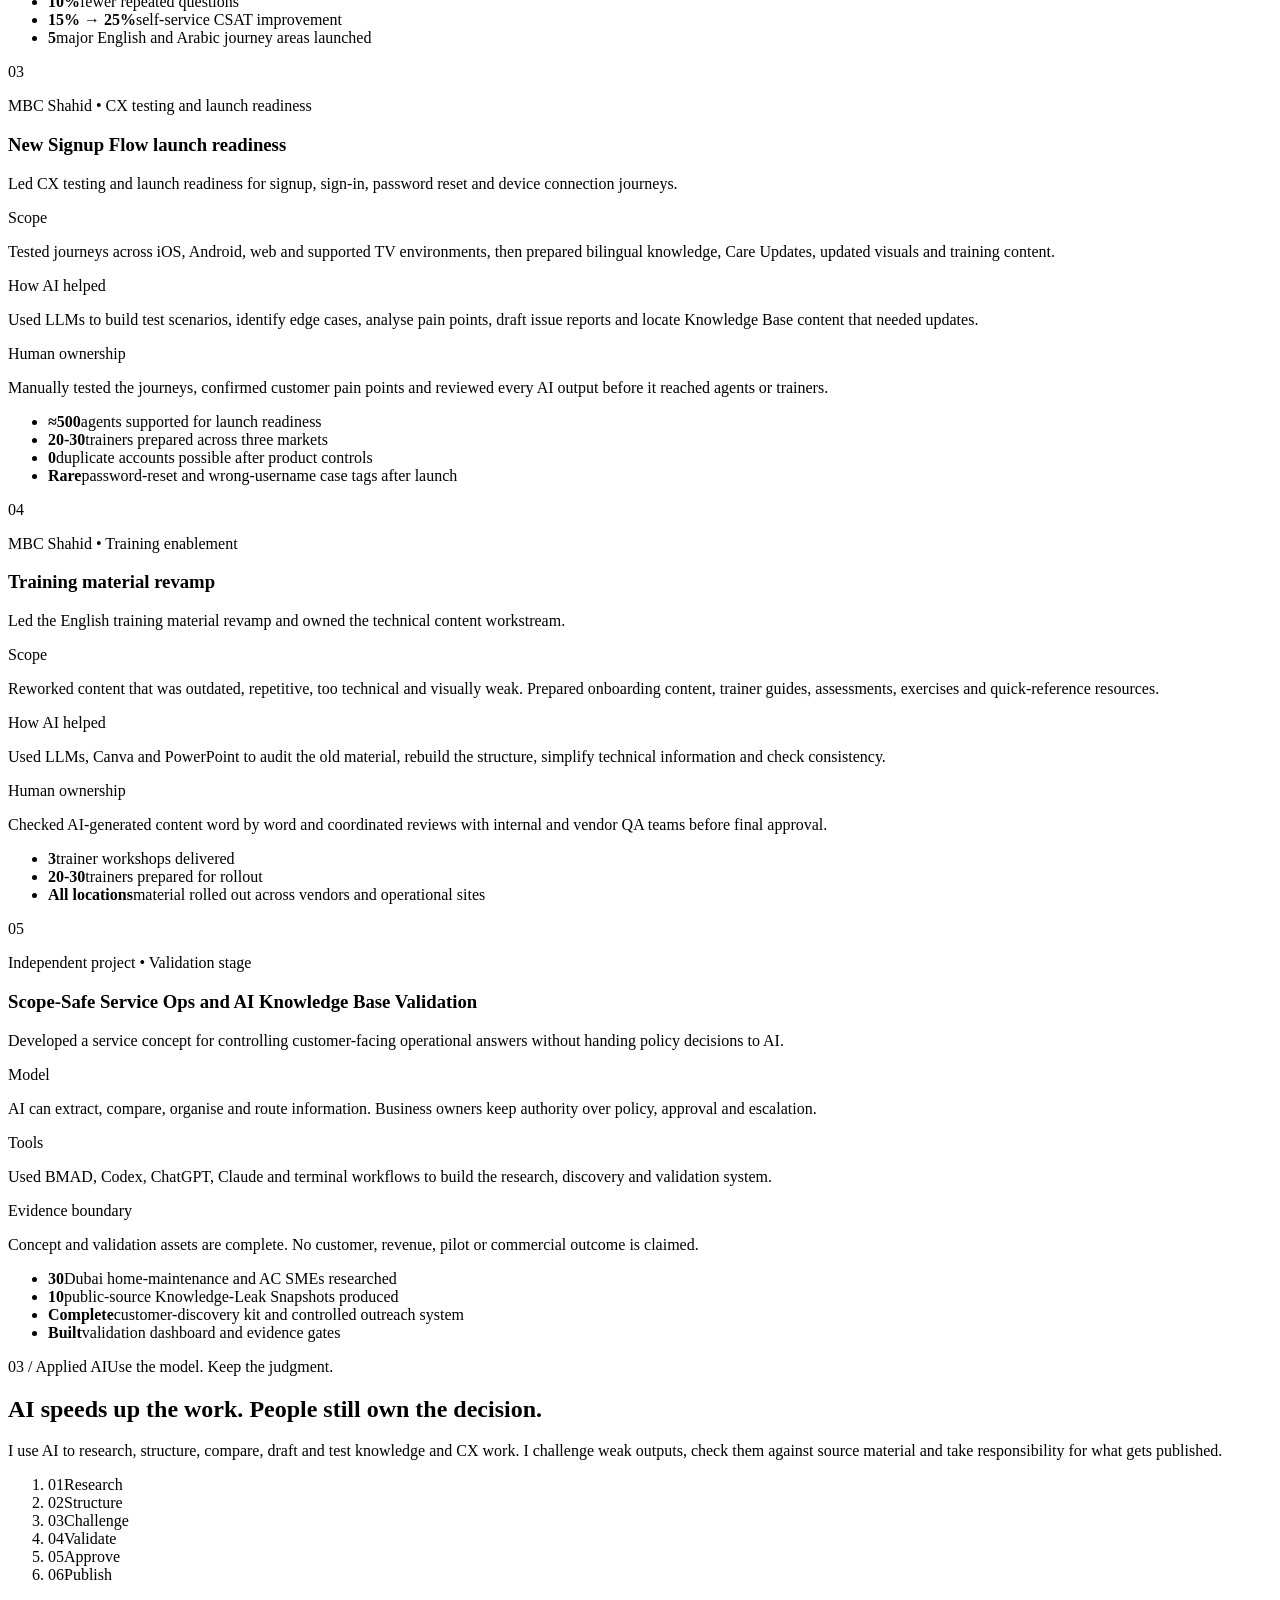
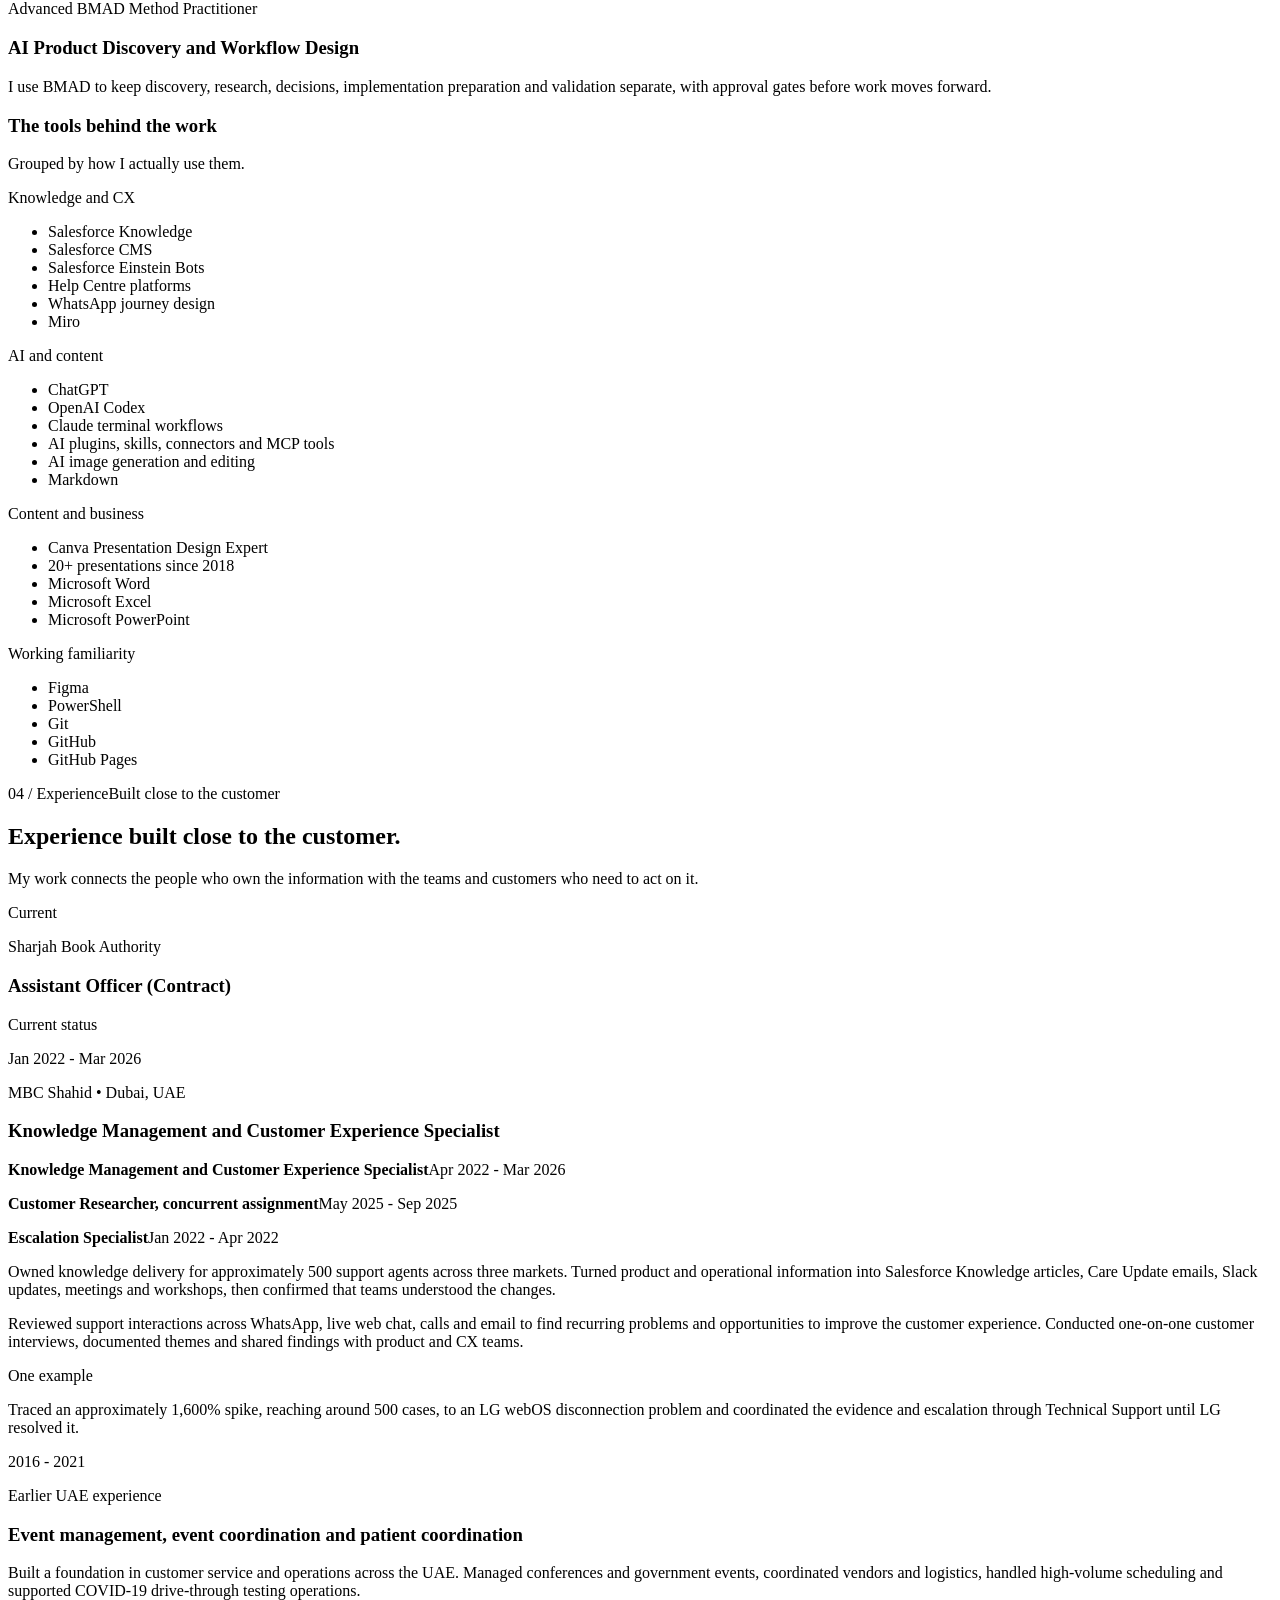
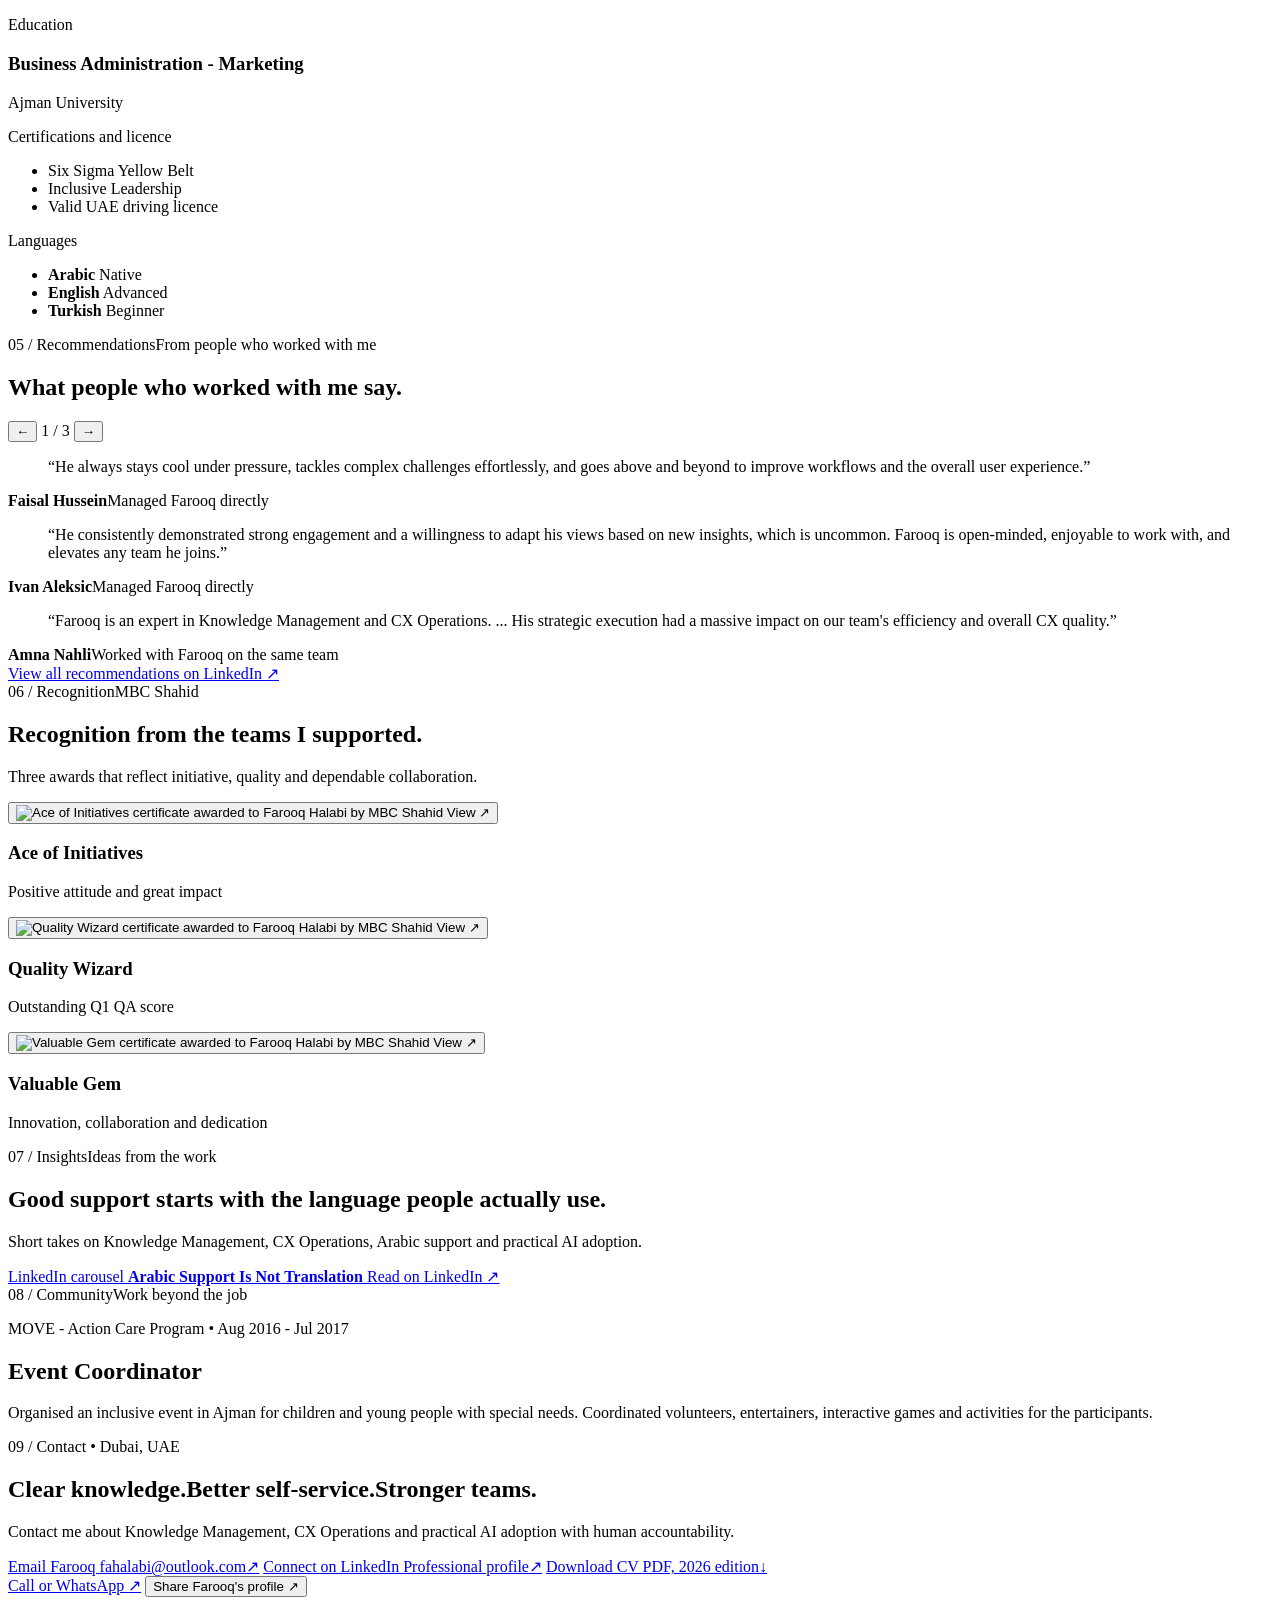
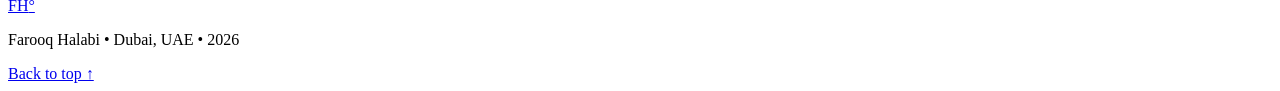
==== commit c21976b5: "Update portfolio content, CV and social preview Rebuild the public portfolio around verified knowled" ====
--- a/index.html
+++ b/index.html
@@ -1 +1,502 @@
-<!DOCTYPE html><html lang="en"><head><meta charSet="utf-8"/><meta name="viewport" content="width=device-width, initial-scale=1"/><link rel="preload" href="/_next/static/media/797e433ab948586e-s.p.08e28id.o-okb.woff2" as="font" crossorigin="" type="font/woff2"/><link rel="preload" href="/_next/static/media/caa3a2e1cccd8315-s.p.09~u27dqhyhd6.woff2" as="font" crossorigin="" type="font/woff2"/><link rel="preload" as="image" href="/farooq-hero.webp" fetchPriority="high"/><link rel="stylesheet" href="/_next/static/chunks/0ucsu.lkrei7~.css" data-precedence="next"/><link rel="preload" as="script" fetchPriority="low" href="/_next/static/chunks/0ht900cau6_ur.js"/><script src="/_next/static/chunks/0r8nt2o8muejo.js" async=""></script><script src="/_next/static/chunks/07lhk_q6pmm3r.js" async=""></script><script src="/_next/static/chunks/turbopack-05c8c~j12fn14.js" async=""></script><script src="/_next/static/chunks/0dbhjjzl8qfwv.js" async=""></script><script src="/_next/static/chunks/0xjmewwxkqyce.js" async=""></script><meta name="next-size-adjust" content=""/><meta name="theme-color" content="#0b0b0a"/><meta name="color-scheme" content="dark"/><title>Farooq Halabi — CX × Knowledge × Applied AI</title><meta name="description" content="Meet Farooq Halabi, a Dubai-based customer experience and knowledge operations specialist working across Salesforce, bilingual content and applied AI."/><link rel="author" href="https://fahalabi.github.io"/><meta name="author" content="Farooq Halabi"/><link rel="manifest" href="/site.webmanifest"/><meta name="keywords" content="Farooq Halabi,Customer Experience,Knowledge Management,Salesforce CMS,Applied AI,Dubai,Bilingual CX"/><meta name="creator" content="Farooq Halabi"/><link rel="canonical" href="https://fahalabi.github.io"/><meta property="og:title" content="Farooq Halabi — CX × Knowledge × Applied AI"/><meta property="og:description" content="Meet Farooq Halabi, a Dubai-based customer experience and knowledge operations specialist working across Salesforce, bilingual content and applied AI."/><meta property="og:url" content="https://fahalabi.github.io"/><meta property="og:site_name" content="Farooq Halabi"/><meta property="og:locale" content="en_AE"/><meta property="og:image" content="https://fahalabi.github.io/og.png"/><meta property="og:image:width" content="1200"/><meta property="og:image:height" content="630"/><meta property="og:image:alt" content="Farooq Halabi — Customer Experience, Knowledge and Applied AI"/><meta property="og:type" content="profile"/><meta name="twitter:card" content="summary_large_image"/><meta name="twitter:title" content="Farooq Halabi — CX × Knowledge × Applied AI"/><meta name="twitter:description" content="Meet Farooq Halabi, a Dubai-based customer experience and knowledge operations specialist working across Salesforce, bilingual content and applied AI."/><meta name="twitter:image" content="https://fahalabi.github.io/og.png"/><link rel="icon" href="/favicon-32.png" sizes="32x32" type="image/png"/><link rel="apple-touch-icon" href="/apple-touch-icon.png" sizes="180x180" type="image/png"/><script src="/_next/static/chunks/03~yq9q893hmn.js" noModule=""></script></head><body class="geist_deef94d5-module__Sms4YG__variable geist_mono_1bf8cbf6-module__FlyLvG__variable antialiased"><div hidden=""><!--$--><!--/$--></div><div class="pointer-glow" aria-hidden="true"></div><div class="progress-rail" aria-hidden="true"><span></span></div><header class="site-header"><a class="brand-mark" href="#top" aria-label="Farooq Halabi, back to top">FH<span>°</span></a><nav aria-label="Primary navigation"><a href="#work">Work</a><a href="#ai">Applied AI</a><a href="#story">Story</a></nav><button class="header-share" type="button">Share <span aria-hidden="true">↗</span></button></header><main><section class="hero" id="top"><div class="hero-grid" aria-hidden="true"></div><div class="hero-copy"><p class="eyebrow hero-eyebrow">Dubai, UAE <span>•</span> Knowledge Management × CX Operations × Applied AI</p><h1><span class="name-line">Farooq</span><span class="name-line surname-line"><span>Halabi</span><span class="surname-bridge" aria-hidden="true"></span></span></h1><p class="hero-role">Knowledge Management &amp; CX Operations Specialist</p><p class="hero-statement">I use <em>human-governed AI</em> to turn complex information into trusted knowledge, scalable self-service and stronger frontline readiness.</p><div class="hero-actions"><a class="primary-action" href="#work">Explore the work <span aria-hidden="true">→</span></a><a class="text-action" href="https://www.linkedin.com/in/farooq-halabi-00536518b/" target="_blank" rel="noreferrer">Start a conversation <span aria-hidden="true">↗</span></a></div></div><figure class="hero-portrait"><div class="portrait-frame"><img src="/farooq-hero.webp" alt="Portrait of Farooq Halabi in a warm studio setting" width="1122" height="1402" fetchPriority="high"/><div class="portrait-scan" aria-hidden="true"></div></div><figcaption><span>Knowledge management</span><span>CX operations</span><span>Applied AI</span></figcaption></figure><div class="hero-side-note" aria-hidden="true"><span>25.2048° N</span><span>55.2708° E</span></div><a class="scroll-cue" href="#signal" aria-label="Scroll to introduction"><span>Scroll to meet Farooq</span><span aria-hidden="true">→</span></a></section><div class="signal-marquee" aria-label="Farooq&#x27;s focus areas"><div class="marquee-track"><div class="marquee-set" aria-hidden="false"><span>Customer Experience</span><i>×</i><span>Knowledge Systems</span><i>×</i><span>Applied AI</span><i>×</i><span>Salesforce</span><i>×</i><span>Arabic + English</span><i>×</i></div><div class="marquee-set" aria-hidden="true"><span>Customer Experience</span><i>×</i><span>Knowledge Systems</span><i>×</i><span>Applied AI</span><i>×</i><span>Salesforce</span><i>×</i><span>Arabic + English</span><i>×</i></div></div></div><section class="signal-section section-pad" id="signal"><div class="section-kicker" data-reveal="true"><span>01 / The signal</span><span>Clarity is an operating system</span></div><div class="signal-layout"><h2 data-reveal="true">The work is not to add more information.<span> It is to make the right answer usable.</span></h2><div class="signal-copy" data-reveal="true"><p>Farooq works where customer experience, knowledge and operations meet: turning product changes, policies and customer needs into systems that help people move forward.</p><p class="clarity-line">Clarity is not decoration. It is how the work gets done.</p></div></div><div class="proof-grid"><article class="proof-stat" data-reveal="true"><strong>4+</strong><span>years shaping customer knowledge at Shahid / MBC</span></article><article class="proof-stat" data-reveal="true"><strong>≈500</strong><span>agents enabled across a major product launch</span></article><article class="proof-stat" data-reveal="true"><strong>≈500</strong><span>training slides rebuilt and technically updated</span></article><article class="proof-stat" data-reveal="true"><strong>3</strong><span>markets connected across the UAE, Jordan and Egypt</span></article></div></section><section class="work-section section-pad" id="work"><div class="section-kicker light" data-reveal="true"><span>02 / Selected impact</span><span>Shahid · MBC Group · 2022—2025</span></div><div class="work-intro"><h2 data-reveal="true">Work that made the customer journey <em>clearer.</em></h2><div class="work-intro-copy" data-reveal="true"><p>Not isolated content tasks. Connected improvements across knowledge, technology, training and launch readiness.</p><p class="internal-note">Internal Project — Provided upon request</p></div></div><div class="impact-list"><article class="impact-card" data-reveal="true"><div class="impact-number">01</div><div class="impact-content"><p class="impact-label">Knowledge systems</p><h3>Made customer knowledge easier to find, trust and use.</h3><p>Led Help Centre and Salesforce Knowledge revamps across English and Arabic, restructuring information for clearer self-service and stronger agent usability.</p><div class="impact-proof">Help Centre · Salesforce Knowledge · Bilingual content</div></div><span class="impact-arrow" aria-hidden="true">↗</span></article><article class="impact-card" data-reveal="true"><div class="impact-number">02</div><div class="impact-content"><p class="impact-label">Conversational CX</p><h3>Turned basic bot replies into guided support journeys.</h3><p>Helped reshape WhatsApp support from text-heavy responses into richer multimedia and multi-choice flows designed around what customers actually need next.</p><div class="impact-proof">WhatsApp · Bot-flow UX · Customer self-service</div></div><span class="impact-arrow" aria-hidden="true">↗</span></article><article class="impact-card" data-reveal="true"><div class="impact-number">03</div><div class="impact-content"><p class="impact-label">Launch enablement</p><h3>Connected a major product launch to the people supporting it.</h3><p>Led CX testing and bilingual launch training for new sign-up, sign-in and password-reset journeys across the UAE, Jordan and Egypt.</p><div class="impact-proof">≈500 agents · 20–30 trainers · 3 markets</div></div><span class="impact-arrow" aria-hidden="true">↗</span></article><article class="impact-card" data-reveal="true"><div class="impact-number">04</div><div class="impact-content"><p class="impact-label">Training operations</p><h3>Rebuilt the material behind consistent customer support.</h3><p>Project-managed and technically updated approximately 500 training slides spanning onboarding, SOPs, trainer guides, assessments and quick-reference content.</p><div class="impact-proof">≈500 slides · Onboarding · SOPs · Assessments</div></div><span class="impact-arrow" aria-hidden="true">↗</span></article></div></section><section class="ai-section section-pad" id="ai"><div class="ai-orbit orbit-one" aria-hidden="true"></div><div class="ai-orbit orbit-two" aria-hidden="true"></div><div class="section-kicker" data-reveal="true"><span>03 / Applied AI</span><span>Use the model. Keep the judgment.</span></div><div class="ai-heading"><h2 data-reveal="true">AI is useful when <span>human judgment stays in the room.</span></h2><div class="ai-position" data-reveal="true"><p class="micro-label">Applied LLM practitioner</p><p>Farooq applies language models to research, structure, challenge and improve work—especially where knowledge, customer experience and operational clarity meet.</p></div></div><div class="ai-grid"><article class="ai-card" data-reveal="true"><span>A</span><h3>Applied LLM workflows</h3><p>Uses language models to research, structure, test and improve knowledge and operational work.</p></article><article class="ai-card" data-reveal="true"><span>B</span><h3>Human-governed AI</h3><p>Designs the workflow so AI can clarify and organise while people keep approval and policy authority.</p></article><article class="ai-card" data-reveal="true"><span>C</span><h3>Evidence-led research</h3><p>Separates confirmed facts, reasonable inference and unsupported assumptions before decisions are made.</p></article><article class="ai-card" data-reveal="true"><span>D</span><h3>Structured workflow design</h3><p>Turns complex goals into reusable stages, decision gates, quality checks and measurable next actions.</p></article></div><div class="ai-metrics-heading" data-reveal="true"><p class="micro-label">AI-assisted output / measured</p><p>Numbers behind the practice—not vanity claims.</p></div><div class="ai-metrics-grid"><article class="ai-metric" data-reveal="true"><strong>150</strong><span>structured ideas captured, challenged and preserved</span></article><article class="ai-metric" data-reveal="true"><strong>30</strong><span>companies researched in a source-backed market map</span></article><article class="ai-metric" data-reveal="true"><strong>10</strong><span>knowledge-risk snapshots built from public evidence</span></article><article class="ai-metric" data-reveal="true"><strong>4</strong><span>guardrails: source, version, human approval and escalation</span></article></div><div class="practice-proof" data-reveal="true"><div class="practice-copy"><p class="micro-label">Independent practice / Human-governed AI</p><h3>From scattered sources to controlled answers.</h3><p>Designed an AI-assisted knowledge workflow built around source control, clarification, human approval and escalation—because fast answers are useless when nobody can trust them.</p><div class="practice-tags"><span>Source-backed</span><span>Human-approved</span><span>Evidence before hype</span></div></div></div></section><section class="story-section section-pad" id="story"><div class="section-kicker" data-reveal="true"><span>04 / The range</span><span>Operations before optimisation</span></div><div class="story-heading"><h2 data-reveal="true">A career built close to the customer.</h2><p data-reveal="true">From live events and patient coordination to one of MENA&#x27;s largest streaming platforms—every chapter sharpened the same instinct: understand the moment, organise the moving parts and make the experience work.</p></div><div class="timeline"><article class="timeline-row" data-reveal="true"><time>2022—2025</time><div><h3>Knowledge Management &amp; Customer Excellence Specialist</h3><p class="timeline-company">MBC Group · Shahid</p></div><p>Customer knowledge, Salesforce CMS, Help Centres, bot journeys, training and cross-functional launch communication across MENA.</p></article><article class="timeline-row" data-reveal="true"><time>2021—2022</time><div><h3>Event Manager</h3><p class="timeline-company">Max Events</p></div><p>Corporate events, media appearances, government relationships, vendors, logistics and delivery.</p></article><article class="timeline-row" data-reveal="true"><time>2020—2021</time><div><h3>Patient Coordinator</h3><p class="timeline-company">Al Futtaim Health Hub</p></div><p>High-volume patient scheduling, front-line service and operational accuracy during COVID-19 testing.</p></article><article class="timeline-row" data-reveal="true"><time>2016—2020</time><div><h3>Event Operations</h3><p class="timeline-company">Quest of Adventure · Wonder-Lead</p></div><p>Large-scale government and corporate events, vendors, field operations and team coordination.</p></article></div><div class="range-grid"><article data-reveal="true"><span class="range-label">Languages</span><strong>Arabic</strong><small>Native</small><strong>English</strong><small>Advanced</small><strong>Turkish</strong><small>Beginner</small></article><article data-reveal="true"><span class="range-label">Foundation</span><strong>Business Administration</strong><small>Marketing · Ajman University</small><strong>Six Sigma</strong><small>Yellow Belt</small><strong>Inclusive Leadership</strong><small>Certified</small></article><article data-reveal="true"><span class="range-label">Working vocabulary</span><div class="skill-cloud"><span>Salesforce CMS</span><span>Knowledge</span><span>Self-service</span><span>Training</span><span>Bot-flow UX</span><span>Customer insights</span><span>Stakeholders</span><span>Process improvement</span></div></article></div></section><section class="contact-section" id="contact"><div class="contact-noise" aria-hidden="true"></div><p class="eyebrow" data-reveal="true">Dubai-based</p><h2 data-reveal="true"><span class="contact-title-line">Make the</span><span class="contact-title-line">complex</span><span class="contact-title-line contact-title-accent">clear.</span></h2><p class="contact-intro" data-reveal="true">Customer Experience · Knowledge Operations · Salesforce · Applied AI</p><div class="contact-actions" data-reveal="true"><a href="mailto:Fahalabi@outlook.com">Email Farooq <span>Fahalabi@outlook.com</span><span aria-hidden="true">↗</span></a><a href="https://wa.me/971563193957" target="_blank" rel="noreferrer">Call / WhatsApp <span>+971 56 319 3957</span><span aria-hidden="true">↗</span></a><a href="https://www.linkedin.com/in/farooq-halabi-00536518b/" target="_blank" rel="noreferrer">LinkedIn <span>Connect professionally</span><span aria-hidden="true">↗</span></a><a href="https://www.instagram.com/ostazzz/" target="_blank" rel="noreferrer">Instagram <span>@Ostazzz</span><span aria-hidden="true">↗</span></a></div><div class="contact-bottom"><a class="cv-download" href="/Farooq-Halabi-CV.pdf" download="">Download CV <span aria-hidden="true">→</span></a><button type="button">Share Farooq&#x27;s profile <span aria-hidden="true">↗</span></button></div></section></main><footer><a class="brand-mark" href="#top" aria-label="Farooq Halabi, back to top">FH<span>°</span></a><p>Farooq Halabi · Dubai, UAE · 2026</p><a href="#top">Back to top ↑</a></footer><button class="floating-share" type="button" aria-label="Share Farooq&#x27;s portfolio"><span>Share</span> ↗</button><div class="share-toast " role="status" aria-live="polite"></div><!--$--><!--/$--><script type="application/ld+json">{"@context":"https://schema.org","@type":"Person","name":"Farooq Halabi","url":"https://fahalabi.github.io","image":"https://fahalabi.github.io/farooq-hero.webp","email":"mailto:Fahalabi@outlook.com","telephone":"+971563193957","address":{"@type":"PostalAddress","addressLocality":"Dubai","addressCountry":"AE"},"jobTitle":"Knowledge Management & Customer Experience Operations Specialist","alumniOf":{"@type":"CollegeOrUniversity","name":"Ajman University"},"knowsLanguage":["Arabic","English","Turkish"],"knowsAbout":["Customer Experience Operations","Knowledge Management","Salesforce CMS","Salesforce Knowledge","Customer Self-Service","Bilingual Content","Applied Generative AI","Training and Development"],"sameAs":["https://www.linkedin.com/in/farooq-halabi-00536518b/","https://www.instagram.com/ostazzz/"]}</script><script src="/_next/static/chunks/0ht900cau6_ur.js" id="_R_" async=""></script><script>(self.__next_f=self.__next_f||[]).push([0])</script><script>self.__next_f.push([1,"1:\"$Sreact.fragment\"\n2:I[39756,[\"/_next/static/chunks/0dbhjjzl8qfwv.js\"],\"default\"]\n3:I[37457,[\"/_next/static/chunks/0dbhjjzl8qfwv.js\"],\"default\"]\n4:I[47257,[\"/_next/static/chunks/0dbhjjzl8qfwv.js\"],\"ClientPageRoot\"]\n5:I[31713,[\"/_next/static/chunks/0dbhjjzl8qfwv.js\",\"/_next/static/chunks/0xjmewwxkqyce.js\"],\"default\"]\n8:I[97367,[\"/_next/static/chunks/0dbhjjzl8qfwv.js\"],\"OutletBoundary\"]\n9:\"$Sreact.suspense\"\nb:I[97367,[\"/_next/static/chunks/0dbhjjzl8qfwv.js\"],\"ViewportBoundary\"]\nd:I[97367,[\"/_next/static/chunks/0dbhjjzl8qfwv.js\"],\"MetadataBoundary\"]\nf:I[68027,[\"/_next/static/chunks/0dbhjjzl8qfwv.js\"],\"default\",1]\n:HL[\"/_next/static/chunks/0ucsu.lkrei7~.css\",\"style\"]\n:HL[\"/_next/static/media/797e433ab948586e-s.p.08e28id.o-okb.woff2\",\"font\",{\"crossOrigin\":\"\",\"type\":\"font/woff2\"}]\n:HL[\"/_next/static/media/caa3a2e1cccd8315-s.p.09~u27dqhyhd6.woff2\",\"font\",{\"crossOrigin\":\"\",\"type\":\"font/woff2\"}]\n"])</script><script>self.__next_f.push([1,"0:{\"P\":null,\"c\":[\"\",\"\"],\"q\":\"\",\"i\":false,\"f\":[[[\"\",{\"children\":[\"__PAGE__\",{}]},\"$undefined\",\"$undefined\",16],[[\"$\",\"$1\",\"c\",{\"children\":[[[\"$\",\"link\",\"0\",{\"rel\":\"stylesheet\",\"href\":\"/_next/static/chunks/0ucsu.lkrei7~.css\",\"precedence\":\"next\",\"crossOrigin\":\"$undefined\",\"nonce\":\"$undefined\"}],[\"$\",\"script\",\"script-0\",{\"src\":\"/_next/static/chunks/0dbhjjzl8qfwv.js\",\"async\":true,\"nonce\":\"$undefined\"}]],[\"$\",\"html\",null,{\"lang\":\"en\",\"children\":[\"$\",\"body\",null,{\"className\":\"geist_deef94d5-module__Sms4YG__variable geist_mono_1bf8cbf6-module__FlyLvG__variable antialiased\",\"children\":[[\"$\",\"$L2\",null,{\"parallelRouterKey\":\"children\",\"error\":\"$undefined\",\"errorStyles\":\"$undefined\",\"errorScripts\":\"$undefined\",\"template\":[\"$\",\"$L3\",null,{}],\"templateStyles\":\"$undefined\",\"templateScripts\":\"$undefined\",\"notFound\":[[[\"$\",\"title\",null,{\"children\":\"404: This page could not be found.\"}],[\"$\",\"div\",null,{\"style\":{\"fontFamily\":\"system-ui,\\\"Segoe UI\\\",Roboto,Helvetica,Arial,sans-serif,\\\"Apple Color Emoji\\\",\\\"Segoe UI Emoji\\\"\",\"height\":\"100vh\",\"textAlign\":\"center\",\"display\":\"flex\",\"flexDirection\":\"column\",\"alignItems\":\"center\",\"justifyContent\":\"center\"},\"children\":[\"$\",\"div\",null,{\"children\":[[\"$\",\"style\",null,{\"dangerouslySetInnerHTML\":{\"__html\":\"body{color:#000;background:#fff;margin:0}.next-error-h1{border-right:1px solid rgba(0,0,0,.3)}@media (prefers-color-scheme:dark){body{color:#fff;background:#000}.next-error-h1{border-right:1px solid rgba(255,255,255,.3)}}\"}}],[\"$\",\"h1\",null,{\"className\":\"next-error-h1\",\"style\":{\"display\":\"inline-block\",\"margin\":\"0 20px 0 0\",\"padding\":\"0 23px 0 0\",\"fontSize\":24,\"fontWeight\":500,\"verticalAlign\":\"top\",\"lineHeight\":\"49px\"},\"children\":404}],[\"$\",\"div\",null,{\"style\":{\"display\":\"inline-block\"},\"children\":[\"$\",\"h2\",null,{\"style\":{\"fontSize\":14,\"fontWeight\":400,\"lineHeight\":\"49px\",\"margin\":0},\"children\":\"This page could not be found.\"}]}]]}]}]],[]],\"forbidden\":\"$undefined\",\"unauthorized\":\"$undefined\"}],[\"$\",\"script\",null,{\"type\":\"application/ld+json\",\"dangerouslySetInnerHTML\":{\"__html\":\"{\\\"@context\\\":\\\"https://schema.org\\\",\\\"@type\\\":\\\"Person\\\",\\\"name\\\":\\\"Farooq Halabi\\\",\\\"url\\\":\\\"https://fahalabi.github.io\\\",\\\"image\\\":\\\"https://fahalabi.github.io/farooq-hero.webp\\\",\\\"email\\\":\\\"mailto:Fahalabi@outlook.com\\\",\\\"telephone\\\":\\\"+971563193957\\\",\\\"address\\\":{\\\"@type\\\":\\\"PostalAddress\\\",\\\"addressLocality\\\":\\\"Dubai\\\",\\\"addressCountry\\\":\\\"AE\\\"},\\\"jobTitle\\\":\\\"Knowledge Management \u0026 Customer Experience Operations Specialist\\\",\\\"alumniOf\\\":{\\\"@type\\\":\\\"CollegeOrUniversity\\\",\\\"name\\\":\\\"Ajman University\\\"},\\\"knowsLanguage\\\":[\\\"Arabic\\\",\\\"English\\\",\\\"Turkish\\\"],\\\"knowsAbout\\\":[\\\"Customer Experience Operations\\\",\\\"Knowledge Management\\\",\\\"Salesforce CMS\\\",\\\"Salesforce Knowledge\\\",\\\"Customer Self-Service\\\",\\\"Bilingual Content\\\",\\\"Applied Generative AI\\\",\\\"Training and Development\\\"],\\\"sameAs\\\":[\\\"https://www.linkedin.com/in/farooq-halabi-00536518b/\\\",\\\"https://www.instagram.com/ostazzz/\\\"]}\"}}]]}]}]]}],{\"children\":[[\"$\",\"$1\",\"c\",{\"children\":[[\"$\",\"$L4\",null,{\"Component\":\"$5\",\"serverProvidedParams\":{\"searchParams\":{},\"params\":{},\"promises\":[\"$@6\",\"$@7\"]}}],[[\"$\",\"script\",\"script-0\",{\"src\":\"/_next/static/chunks/0xjmewwxkqyce.js\",\"async\":true,\"nonce\":\"$undefined\"}]],[\"$\",\"$L8\",null,{\"children\":[\"$\",\"$9\",null,{\"name\":\"Next.MetadataOutlet\",\"children\":\"$@a\"}]}]]}],{},null,false,null]},null,false,null],[\"$\",\"$1\",\"h\",{\"children\":[null,[\"$\",\"$Lb\",null,{\"children\":\"$Lc\"}],[\"$\",\"div\",null,{\"hidden\":true,\"children\":[\"$\",\"$Ld\",null,{\"children\":[\"$\",\"$9\",null,{\"name\":\"Next.Metadata\",\"children\":\"$Le\"}]}]}],[\"$\",\"meta\",null,{\"name\":\"next-size-adjust\",\"content\":\"\"}]]}],false]],\"m\":\"$undefined\",\"G\":[\"$f\",[[\"$\",\"link\",\"0\",{\"rel\":\"stylesheet\",\"href\":\"/_next/static/chunks/0ucsu.lkrei7~.css\",\"precedence\":\"next\",\"crossOrigin\":\"$undefined\",\"nonce\":\"$undefined\"}]]],\"S\":true,\"h\":null,\"s\":\"$undefined\",\"l\":\"$undefined\",\"p\":\"$undefined\",\"d\":\"$undefined\",\"b\":\"mQRR6c7xLXHsCVNlh976I\"}\n"])</script><script>self.__next_f.push([1,"6:{}\n7:\"$0:f:0:1:1:children:0:props:children:0:props:serverProvidedParams:params\"\n"])</script><script>self.__next_f.push([1,"c:[[\"$\",\"meta\",\"0\",{\"charSet\":\"utf-8\"}],[\"$\",\"meta\",\"1\",{\"name\":\"viewport\",\"content\":\"width=device-width, initial-scale=1\"}],[\"$\",\"meta\",\"2\",{\"name\":\"theme-color\",\"content\":\"#0b0b0a\"}],[\"$\",\"meta\",\"3\",{\"name\":\"color-scheme\",\"content\":\"dark\"}]]\n"])</script><script>self.__next_f.push([1,"10:I[27201,[\"/_next/static/chunks/0dbhjjzl8qfwv.js\"],\"IconMark\"]\na:null\n"])</script><script>self.__next_f.push([1,"e:[[\"$\",\"title\",\"0\",{\"children\":\"Farooq Halabi — CX × Knowledge × Applied AI\"}],[\"$\",\"meta\",\"1\",{\"name\":\"description\",\"content\":\"Meet Farooq Halabi, a Dubai-based customer experience and knowledge operations specialist working across Salesforce, bilingual content and applied AI.\"}],[\"$\",\"link\",\"2\",{\"rel\":\"author\",\"href\":\"https://fahalabi.github.io\"}],[\"$\",\"meta\",\"3\",{\"name\":\"author\",\"content\":\"Farooq Halabi\"}],[\"$\",\"link\",\"4\",{\"rel\":\"manifest\",\"href\":\"/site.webmanifest\",\"crossOrigin\":\"$undefined\"}],[\"$\",\"meta\",\"5\",{\"name\":\"keywords\",\"content\":\"Farooq Halabi,Customer Experience,Knowledge Management,Salesforce CMS,Applied AI,Dubai,Bilingual CX\"}],[\"$\",\"meta\",\"6\",{\"name\":\"creator\",\"content\":\"Farooq Halabi\"}],[\"$\",\"link\",\"7\",{\"rel\":\"canonical\",\"href\":\"https://fahalabi.github.io\"}],[\"$\",\"meta\",\"8\",{\"property\":\"og:title\",\"content\":\"Farooq Halabi — CX × Knowledge × Applied AI\"}],[\"$\",\"meta\",\"9\",{\"property\":\"og:description\",\"content\":\"Meet Farooq Halabi, a Dubai-based customer experience and knowledge operations specialist working across Salesforce, bilingual content and applied AI.\"}],[\"$\",\"meta\",\"10\",{\"property\":\"og:url\",\"content\":\"https://fahalabi.github.io\"}],[\"$\",\"meta\",\"11\",{\"property\":\"og:site_name\",\"content\":\"Farooq Halabi\"}],[\"$\",\"meta\",\"12\",{\"property\":\"og:locale\",\"content\":\"en_AE\"}],[\"$\",\"meta\",\"13\",{\"property\":\"og:image\",\"content\":\"https://fahalabi.github.io/og.png\"}],[\"$\",\"meta\",\"14\",{\"property\":\"og:image:width\",\"content\":\"1200\"}],[\"$\",\"meta\",\"15\",{\"property\":\"og:image:height\",\"content\":\"630\"}],[\"$\",\"meta\",\"16\",{\"property\":\"og:image:alt\",\"content\":\"Farooq Halabi — Customer Experience, Knowledge and Applied AI\"}],[\"$\",\"meta\",\"17\",{\"property\":\"og:type\",\"content\":\"profile\"}],[\"$\",\"meta\",\"18\",{\"name\":\"twitter:card\",\"content\":\"summary_large_image\"}],[\"$\",\"meta\",\"19\",{\"name\":\"twitter:title\",\"content\":\"Farooq Halabi — CX × Knowledge × Applied AI\"}],[\"$\",\"meta\",\"20\",{\"name\":\"twitter:description\",\"content\":\"Meet Farooq Halabi, a Dubai-based customer experience and knowledge operations specialist working across Salesforce, bilingual content and applied AI.\"}],[\"$\",\"meta\",\"21\",{\"name\":\"twitter:image\",\"content\":\"https://fahalabi.github.io/og.png\"}],[\"$\",\"link\",\"22\",{\"rel\":\"icon\",\"href\":\"/favicon-32.png\",\"sizes\":\"32x32\",\"type\":\"image/png\"}],[\"$\",\"link\",\"23\",{\"rel\":\"apple-touch-icon\",\"href\":\"/apple-touch-icon.png\",\"sizes\":\"180x180\",\"type\":\"image/png\"}],[\"$\",\"$L10\",\"24\",{}]]\n"])</script></body></html>+<!doctype html>
+<html lang="en">
+<head>
+  <meta charset="utf-8">
+  <meta name="viewport" content="width=device-width, initial-scale=1">
+  <meta name="theme-color" content="#0b0b0a">
+  <meta name="color-scheme" content="dark light">
+  <title>Farooq Halabi | Knowledge Management, CX Operations &amp; Applied AI</title>
+  <meta name="description" content="Portfolio of Farooq Halabi, a Knowledge Management and CX Operations specialist who uses human-governed AI to improve self-service, support knowledge, bot journeys and frontline readiness.">
+  <meta name="author" content="Farooq Halabi">
+  <meta name="keywords" content="Farooq Halabi, Knowledge Management, CX Operations, Customer Experience, Applied AI, Human-Governed AI, Salesforce Knowledge, Salesforce CMS, Dubai">
+  <link rel="canonical" href="https://fahalabi.github.io/">
+  <link rel="manifest" href="/site.webmanifest">
+  <link rel="icon" href="/favicon-32.png" sizes="32x32" type="image/png">
+  <link rel="apple-touch-icon" href="/apple-touch-icon.png" sizes="180x180" type="image/png">
+  <link rel="preload" href="/assets/fonts/geist-sans.woff2" as="font" type="font/woff2" crossorigin>
+  <link rel="preload" href="/assets/fonts/geist-mono.woff2" as="font" type="font/woff2" crossorigin>
+  <link rel="preload" href="/assets/images/farooq-hero.webp" as="image" type="image/webp" fetchpriority="high">
+  <link rel="stylesheet" href="/assets/css/styles.css">
+
+  <meta property="og:type" content="profile">
+  <meta property="og:title" content="Farooq Halabi | Knowledge Management, CX Operations &amp; Applied AI">
+  <meta property="og:description" content="Human-governed AI, trusted knowledge, scalable self-service and stronger frontline readiness.">
+  <meta property="og:url" content="https://fahalabi.github.io/">
+  <meta property="og:site_name" content="Farooq Halabi">
+  <meta property="og:locale" content="en_AE">
+  <meta property="og:image" content="https://fahalabi.github.io/og.png">
+  <meta property="og:image:width" content="1730">
+  <meta property="og:image:height" content="909">
+  <meta property="og:image:alt" content="Farooq Halabi, Knowledge Management, CX Operations and Applied AI">
+  <meta name="twitter:card" content="summary_large_image">
+  <meta name="twitter:title" content="Farooq Halabi | Knowledge Management, CX Operations &amp; Applied AI">
+  <meta name="twitter:description" content="Human-governed AI, trusted knowledge, scalable self-service and stronger frontline readiness.">
+  <meta name="twitter:image" content="https://fahalabi.github.io/og.png">
+
+  <script type="application/ld+json">
+  {
+    "@context": "https://schema.org",
+    "@type": "Person",
+    "name": "Farooq Halabi",
+    "url": "https://fahalabi.github.io/",
+    "image": "https://fahalabi.github.io/assets/images/farooq-hero.webp",
+    "email": "mailto:fahalabi@outlook.com",
+    "telephone": "+971563193957",
+    "address": {
+      "@type": "PostalAddress",
+      "addressLocality": "Dubai",
+      "addressCountry": "AE"
+    },
+    "jobTitle": "Knowledge Management and CX Operations Specialist",
+    "alumniOf": {
+      "@type": "CollegeOrUniversity",
+      "name": "Ajman University"
+    },
+    "knowsLanguage": ["Arabic", "English", "Turkish"],
+    "knowsAbout": [
+      "Knowledge Management",
+      "Customer Experience Operations",
+      "Human-Governed AI",
+      "Salesforce Knowledge",
+      "Salesforce CMS",
+      "Customer Self-Service",
+      "Bilingual Content",
+      "Training Enablement"
+    ],
+    "sameAs": ["https://www.linkedin.com/in/farooq-halabi-00536518b/"]
+  }
+  </script>
+</head>
+<body>
+  <a class="skip-link" href="#main-content">Skip to main content</a>
+  <div class="pointer-glow" aria-hidden="true"></div>
+  <div class="progress-rail" aria-hidden="true"><span></span></div>
+
+  <header class="site-header" data-header>
+    <a class="brand-mark" href="#top" aria-label="Farooq Halabi, back to top">FH<span>°</span></a>
+    <nav class="desktop-nav" aria-label="Primary navigation">
+      <a href="#work">Work</a>
+      <a href="#ai">Applied AI</a>
+      <a href="#experience">Experience</a>
+      <a href="#proof">Proof</a>
+      <a href="#insights">Insights</a>
+      <a href="#contact">Contact</a>
+    </nav>
+    <div class="header-actions">
+      <button class="header-share" type="button" data-share>Share <span aria-hidden="true">↗</span></button>
+      <button class="menu-toggle" type="button" aria-expanded="false" aria-controls="mobile-menu" data-menu-toggle>
+        <span class="sr-only">Open navigation</span>
+        <span aria-hidden="true"></span>
+        <span aria-hidden="true"></span>
+      </button>
+    </div>
+    <nav class="mobile-menu" id="mobile-menu" aria-label="Mobile navigation" data-mobile-menu hidden>
+      <a href="#work">Work</a>
+      <a href="#ai">Applied AI</a>
+      <a href="#experience">Experience</a>
+      <a href="#proof">Proof</a>
+      <a href="#insights">Insights</a>
+      <a href="#contact">Contact</a>
+    </nav>
+  </header>
+
+  <main id="main-content">
+    <section class="hero" id="top" aria-labelledby="hero-title">
+      <div class="hero-grid" aria-hidden="true"></div>
+      <div class="hero-copy">
+        <p class="eyebrow hero-eyebrow">Dubai, UAE <span>•</span> Knowledge Management × CX Operations × Applied AI</p>
+        <h1 id="hero-title">
+          <span class="name-line">Farooq</span>
+          <span class="name-line surname-line"><span>Halabi</span><span class="surname-bridge" aria-hidden="true"></span></span>
+        </h1>
+        <p class="hero-role">Knowledge Management &amp; CX Operations Specialist</p>
+        <p class="hero-statement">I use <em>human-governed AI</em> to turn complex information into trusted knowledge, scalable self-service and stronger frontline readiness.</p>
+        <div class="hero-actions">
+          <a class="primary-action" href="#work">Explore the work <span aria-hidden="true">→</span></a>
+          <a class="text-action" href="https://www.linkedin.com/in/farooq-halabi-00536518b/" target="_blank" rel="noopener noreferrer">Start a conversation <span aria-hidden="true">↗</span></a>
+        </div>
+      </div>
+      <figure class="hero-portrait">
+        <div class="portrait-frame">
+          <img src="/assets/images/farooq-hero.webp" alt="Portrait of Farooq Halabi in a warm studio setting" width="1122" height="1402" fetchpriority="high">
+          <div class="portrait-scan" aria-hidden="true"></div>
+        </div>
+        <figcaption>
+          <span>Knowledge management</span>
+          <span>CX operations</span>
+          <span>Applied AI</span>
+        </figcaption>
+      </figure>
+      <div class="hero-side-note" aria-hidden="true"><span>25.2048° N</span><span>55.2708° E</span></div>
+      <a class="scroll-cue" href="#signal" aria-label="Continue to professional positioning"><span>Meet the work</span><span aria-hidden="true">→</span></a>
+    </section>
+
+    <div class="signal-marquee" aria-label="Professional focus areas">
+      <div class="marquee-track">
+        <div class="marquee-set">
+          <span>Knowledge Management</span><i>×</i><span>CX Operations</span><i>×</i><span>Applied AI</span><i>×</i><span>Salesforce</span><i>×</i><span>Arabic + English</span><i>×</i>
+        </div>
+        <div class="marquee-set" aria-hidden="true">
+          <span>Knowledge Management</span><i>×</i><span>CX Operations</span><i>×</i><span>Applied AI</span><i>×</i><span>Salesforce</span><i>×</i><span>Arabic + English</span><i>×</i>
+        </div>
+      </div>
+    </div>
+
+    <section class="signal-section section-pad" id="signal" aria-labelledby="signal-title">
+      <div class="section-kicker" data-reveal>
+        <span>01 / The signal</span>
+        <span>Knowledge people can use</span>
+      </div>
+      <div class="signal-layout">
+        <h2 id="signal-title" data-reveal>Information only works when people can <span>find it, trust it and act on it.</span></h2>
+        <div class="signal-copy" data-reveal>
+          <p>I turn product changes, policies and recurring customer questions into clear knowledge for customers and frontline teams.</p>
+          <p class="clarity-line">Human-governed AI helps me research, structure and test the work faster. I still own the facts, policy checks and final approval.</p>
+        </div>
+      </div>
+      <div class="proof-grid" aria-label="Career evidence">
+        <article class="proof-stat" data-reveal><strong>4+</strong><span>years in Knowledge Management and CX Operations</span></article>
+        <article class="proof-stat" data-reveal><strong>360+</strong><span>English and Arabic articles delivered in a 30-day revamp</span></article>
+        <article class="proof-stat" data-reveal><strong>≈500</strong><span>agents supported, with launch readiness for 20-30 trainers</span></article>
+        <article class="proof-stat" data-reveal><strong>3</strong><span>markets supported across the UAE, Jordan and Egypt</span></article>
+      </div>
+    </section>
+
+    <section class="work-section section-pad" id="work" aria-labelledby="work-title">
+      <div class="section-kicker section-kicker-light" data-reveal>
+        <span>02 / Selected work</span>
+        <span>Methods, results and judgment</span>
+      </div>
+      <div class="work-intro">
+        <h2 id="work-title" data-reveal>Work that made the answer <em>clearer.</em></h2>
+        <p data-reveal>These projects show how I connect knowledge, customer journeys, training and AI. Measured results, estimates and validation-stage work are labelled clearly.</p>
+      </div>
+
+      <div class="project-stack">
+        <article class="project-card project-card-orange" data-reveal>
+          <header class="project-header">
+            <p class="project-number">01</p>
+            <div>
+              <p class="project-label">MBC Shahid • Knowledge systems</p>
+              <h3>Salesforce Knowledge Base and Help Centre revamp</h3>
+            </div>
+          </header>
+          <p class="project-lead">Led a bilingual revamp that made customer and agent knowledge easier to find, maintain and use.</p>
+          <div class="project-method">
+            <div><span>Scope</span><p>Rebuilt taxonomy, search, navigation, article structure, case links, escalation paths and feedback collection across customer-facing and internal content.</p></div>
+            <div><span>How AI helped</span><p>Used large language models and Salesforce Einstein tools to find missing topics, group intents, draft and simplify articles, create metadata and compare versions.</p></div>
+            <div><span>Human ownership</span><p>Checked every AI-assisted draft against policy and source documentation, approved the structure, polished the content and controlled publishing.</p></div>
+          </div>
+          <ul class="result-grid">
+            <li><strong>360+</strong><span>English and Arabic articles delivered in 30 days*</span></li>
+            <li><strong>150</strong><span>estimated hours saved</span></li>
+            <li><strong>Daily → monthly</strong><span>agent knowledge emails fell to about one per month</span></li>
+            <li><strong>Monthly → 0-1/Q</strong><span>knowledge-related DSAT disputes</span></li>
+          </ul>
+          <p class="evidence-note">*The 360+ figure combines English and Arabic articles.</p>
+        </article>
+
+        <article class="project-card project-card-green" data-reveal>
+          <header class="project-header">
+            <p class="project-number">02</p>
+            <div>
+              <p class="project-label">MBC Shahid • Conversational CX</p>
+              <h3>WhatsApp bot journey revamp</h3>
+            </div>
+          </header>
+          <p class="project-lead">Owned the AI-assisted redesign, testing, configuration and launch of five major English and Arabic journey areas.</p>
+          <div class="project-method">
+            <div><span>Scope</span><p>Mapped customer intents, built decision paths, wrote clearer responses, defined escalation routes and tested edge cases across five journey areas.</p></div>
+            <div><span>How AI helped</span><p>Used general-purpose LLMs, Salesforce Einstein Bots and Miro to analyse questions, organise intents, draft flow logic and build test scenarios.</p></div>
+            <div><span>Human ownership</span><p>Reviewed every output before use. Arabic content stayed under human review throughout design, testing and launch.</p></div>
+          </div>
+          <ul class="result-grid">
+            <li><strong>15-20%</strong><span>reduction in customer contacts</span></li>
+            <li><strong>10%</strong><span>fewer repeated questions</span></li>
+            <li><strong>15% → 25%</strong><span>self-service CSAT improvement</span></li>
+            <li><strong>5</strong><span>major English and Arabic journey areas launched</span></li>
+          </ul>
+        </article>
+
+        <article class="project-card project-card-blue" data-reveal>
+          <header class="project-header">
+            <p class="project-number">03</p>
+            <div>
+              <p class="project-label">MBC Shahid • CX testing and launch readiness</p>
+              <h3>New Signup Flow launch readiness</h3>
+            </div>
+          </header>
+          <p class="project-lead">Led CX testing and launch readiness for signup, sign-in, password reset and device connection journeys.</p>
+          <div class="project-method">
+            <div><span>Scope</span><p>Tested journeys across iOS, Android, web and supported TV environments, then prepared bilingual knowledge, Care Updates, updated visuals and training content.</p></div>
+            <div><span>How AI helped</span><p>Used LLMs to build test scenarios, identify edge cases, analyse pain points, draft issue reports and locate Knowledge Base content that needed updates.</p></div>
+            <div><span>Human ownership</span><p>Manually tested the journeys, confirmed customer pain points and reviewed every AI output before it reached agents or trainers.</p></div>
+          </div>
+          <ul class="result-grid">
+            <li><strong>≈500</strong><span>agents supported for launch readiness</span></li>
+            <li><strong>20-30</strong><span>trainers prepared across three markets</span></li>
+            <li><strong>0</strong><span>duplicate accounts possible after product controls</span></li>
+            <li><strong>Rare</strong><span>password-reset and wrong-username case tags after launch</span></li>
+          </ul>
+        </article>
+
+        <article class="project-card project-card-paper" data-reveal>
+          <header class="project-header">
+            <p class="project-number">04</p>
+            <div>
+              <p class="project-label">MBC Shahid • Training enablement</p>
+              <h3>Training material revamp</h3>
+            </div>
+          </header>
+          <p class="project-lead">Led the English training material revamp and owned the technical content workstream.</p>
+          <div class="project-method">
+            <div><span>Scope</span><p>Reworked content that was outdated, repetitive, too technical and visually weak. Prepared onboarding content, trainer guides, assessments, exercises and quick-reference resources.</p></div>
+            <div><span>How AI helped</span><p>Used LLMs, Canva and PowerPoint to audit the old material, rebuild the structure, simplify technical information and check consistency.</p></div>
+            <div><span>Human ownership</span><p>Checked AI-generated content word by word and coordinated reviews with internal and vendor QA teams before final approval.</p></div>
+          </div>
+          <ul class="result-grid">
+            <li><strong>3</strong><span>trainer workshops delivered</span></li>
+            <li><strong>20-30</strong><span>trainers prepared for rollout</span></li>
+            <li><strong>All locations</strong><span>material rolled out across vendors and operational sites</span></li>
+          </ul>
+        </article>
+
+        <article class="project-card project-card-outline" data-reveal>
+          <header class="project-header">
+            <p class="project-number">05</p>
+            <div>
+              <p class="project-label">Independent project • Validation stage</p>
+              <h3>Scope-Safe Service Ops and AI Knowledge Base Validation</h3>
+            </div>
+          </header>
+          <p class="project-lead">Developed a service concept for controlling customer-facing operational answers without handing policy decisions to AI.</p>
+          <div class="project-method">
+            <div><span>Model</span><p>AI can extract, compare, organise and route information. Business owners keep authority over policy, approval and escalation.</p></div>
+            <div><span>Tools</span><p>Used BMAD, Codex, ChatGPT, Claude and terminal workflows to build the research, discovery and validation system.</p></div>
+            <div><span>Evidence boundary</span><p>Concept and validation assets are complete. No customer, revenue, pilot or commercial outcome is claimed.</p></div>
+          </div>
+          <ul class="result-grid">
+            <li><strong>30</strong><span>Dubai home-maintenance and AC SMEs researched</span></li>
+            <li><strong>10</strong><span>public-source Knowledge-Leak Snapshots produced</span></li>
+            <li><strong>Complete</strong><span>customer-discovery kit and controlled outreach system</span></li>
+            <li><strong>Built</strong><span>validation dashboard and evidence gates</span></li>
+          </ul>
+        </article>
+      </div>
+    </section>
+
+    <section class="ai-section section-pad" id="ai" aria-labelledby="ai-title">
+      <div class="ai-orbit orbit-one" aria-hidden="true"></div>
+      <div class="ai-orbit orbit-two" aria-hidden="true"></div>
+      <div class="section-kicker" data-reveal><span>03 / Applied AI</span><span>Use the model. Keep the judgment.</span></div>
+      <div class="ai-heading">
+        <h2 id="ai-title" data-reveal>AI speeds up the work. <span>People still own the decision.</span></h2>
+        <p data-reveal>I use AI to research, structure, compare, draft and test knowledge and CX work. I challenge weak outputs, check them against source material and take responsibility for what gets published.</p>
+      </div>
+
+      <ol class="ai-workflow" aria-label="Human-governed AI workflow" data-reveal>
+        <li><span>01</span>Research</li>
+        <li><span>02</span>Structure</li>
+        <li><span>03</span>Challenge</li>
+        <li><span>04</span>Validate</li>
+        <li><span>05</span>Approve</li>
+        <li><span>06</span>Publish</li>
+      </ol>
+
+      <div class="bmad-card" data-reveal>
+        <div>
+          <p class="micro-label">Advanced BMAD Method Practitioner</p>
+          <h3>AI Product Discovery and Workflow Design</h3>
+        </div>
+        <p>I use BMAD to keep discovery, research, decisions, implementation preparation and validation separate, with approval gates before work moves forward.</p>
+      </div>
+
+      <div class="tools-heading" data-reveal>
+        <h3>The tools behind the work</h3>
+        <p>Grouped by how I actually use them.</p>
+      </div>
+      <div class="tools-grid">
+        <article data-reveal>
+          <p class="micro-label">Knowledge and CX</p>
+          <ul><li>Salesforce Knowledge</li><li>Salesforce CMS</li><li>Salesforce Einstein Bots</li><li>Help Centre platforms</li><li>WhatsApp journey design</li><li>Miro</li></ul>
+        </article>
+        <article data-reveal>
+          <p class="micro-label">AI and content</p>
+          <ul><li>ChatGPT</li><li>OpenAI Codex</li><li>Claude terminal workflows</li><li>AI plugins, skills, connectors and MCP tools</li><li>AI image generation and editing</li><li>Markdown</li></ul>
+        </article>
+        <article data-reveal>
+          <p class="micro-label">Content and business</p>
+          <ul><li>Canva Presentation Design Expert</li><li>20+ presentations since 2018</li><li>Microsoft Word</li><li>Microsoft Excel</li><li>Microsoft PowerPoint</li></ul>
+        </article>
+        <article data-reveal>
+          <p class="micro-label">Working familiarity</p>
+          <ul><li>Figma</li><li>PowerShell</li><li>Git</li><li>GitHub</li><li>GitHub Pages</li></ul>
+        </article>
+      </div>
+    </section>
+
+    <section class="experience-section section-pad" id="experience" aria-labelledby="experience-title">
+      <div class="section-kicker" data-reveal><span>04 / Experience</span><span>Built close to the customer</span></div>
+      <div class="experience-intro">
+        <h2 id="experience-title" data-reveal>Experience built close to the customer.</h2>
+        <p data-reveal>My work connects the people who own the information with the teams and customers who need to act on it.</p>
+      </div>
+
+      <div class="experience-list">
+        <article class="experience-row current-role" data-reveal>
+          <time datetime="2026-07">Current</time>
+          <div><p class="micro-label">Sharjah Book Authority</p><h3>Assistant Officer (Contract)</h3></div>
+          <p class="status-pill">Current status</p>
+        </article>
+
+        <article class="experience-row experience-feature" data-reveal>
+          <time>Jan 2022 - Mar 2026</time>
+          <div class="experience-main">
+            <p class="micro-label">MBC Shahid • Dubai, UAE</p>
+            <h3>Knowledge Management and Customer Experience Specialist</h3>
+            <div class="role-history" aria-label="Roles held">
+              <p><strong>Knowledge Management and Customer Experience Specialist</strong><span>Apr 2022 - Mar 2026</span></p>
+              <p><strong>Customer Researcher, concurrent assignment</strong><span>May 2025 - Sep 2025</span></p>
+              <p><strong>Escalation Specialist</strong><span>Jan 2022 - Apr 2022</span></p>
+            </div>
+            <p>Owned knowledge delivery for approximately 500 support agents across three markets. Turned product and operational information into Salesforce Knowledge articles, Care Update emails, Slack updates, meetings and workshops, then confirmed that teams understood the changes.</p>
+            <p>Reviewed support interactions across WhatsApp, live web chat, calls and email to find recurring problems and opportunities to improve the customer experience. Conducted one-on-one customer interviews, documented themes and shared findings with product and CX teams.</p>
+            <aside class="incident-example">
+              <span>One example</span>
+              <p>Traced an approximately 1,600% spike, reaching around 500 cases, to an LG webOS disconnection problem and coordinated the evidence and escalation through Technical Support until LG resolved it.</p>
+            </aside>
+          </div>
+        </article>
+
+        <article class="experience-row earlier-role" data-reveal>
+          <time>2016 - 2021</time>
+          <div>
+            <p class="micro-label">Earlier UAE experience</p>
+            <h3>Event management, event coordination and patient coordination</h3>
+            <p>Built a foundation in customer service and operations across the UAE. Managed conferences and government events, coordinated vendors and logistics, handled high-volume scheduling and supported COVID-19 drive-through testing operations.</p>
+          </div>
+        </article>
+      </div>
+
+      <div class="credentials-grid">
+        <article data-reveal><p class="micro-label">Education</p><h3>Business Administration - Marketing</h3><p>Ajman University</p></article>
+        <article data-reveal><p class="micro-label">Certifications and licence</p><ul><li>Six Sigma Yellow Belt</li><li>Inclusive Leadership</li><li>Valid UAE driving licence</li></ul></article>
+        <article data-reveal><p class="micro-label">Languages</p><ul><li><strong>Arabic</strong> Native</li><li><strong>English</strong> Advanced</li><li><strong>Turkish</strong> Beginner</li></ul></article>
+      </div>
+    </section>
+
+    <section class="proof-section section-pad" id="proof" aria-labelledby="proof-title">
+      <div class="section-kicker section-kicker-light" data-reveal><span>05 / Recommendations</span><span>From people who worked with me</span></div>
+      <div class="proof-heading">
+        <h2 id="proof-title" data-reveal>What people who worked with me say.</h2>
+        <div class="carousel-controls" data-reveal>
+          <button type="button" aria-label="Previous recommendation" data-carousel-prev>←</button>
+          <span aria-live="polite" data-carousel-status>1 / 3</span>
+          <button type="button" aria-label="Next recommendation" data-carousel-next>→</button>
+        </div>
+      </div>
+
+      <div class="recommendation-carousel" data-carousel tabindex="0" aria-label="Recommendations">
+        <article class="recommendation-card is-active" data-slide aria-hidden="false">
+          <blockquote>“He always stays cool under pressure, tackles complex challenges effortlessly, and goes above and beyond to improve workflows and the overall user experience.”</blockquote>
+          <footer><strong>Faisal Hussein</strong><span>Managed Farooq directly</span></footer>
+        </article>
+        <article class="recommendation-card" data-slide aria-hidden="true">
+          <blockquote>“He consistently demonstrated strong engagement and a willingness to adapt his views based on new insights, which is uncommon. Farooq is open-minded, enjoyable to work with, and elevates any team he joins.”</blockquote>
+          <footer><strong>Ivan Aleksic</strong><span>Managed Farooq directly</span></footer>
+        </article>
+        <article class="recommendation-card" data-slide aria-hidden="true">
+          <blockquote>“Farooq is an expert in Knowledge Management and CX Operations. ... His strategic execution had a massive impact on our team's efficiency and overall CX quality.”</blockquote>
+          <footer><strong>Amna Nahli</strong><span>Worked with Farooq on the same team</span></footer>
+        </article>
+      </div>
+      <a class="proof-link" href="https://www.linkedin.com/in/farooq-halabi-00536518b/" target="_blank" rel="noopener noreferrer">View all recommendations on LinkedIn <span aria-hidden="true">↗</span></a>
+    </section>
+
+    <section class="recognition-section section-pad" aria-labelledby="recognition-title">
+      <div class="section-kicker section-kicker-light" data-reveal><span>06 / Recognition</span><span>MBC Shahid</span></div>
+      <div class="recognition-heading">
+        <h2 id="recognition-title" data-reveal>Recognition from the teams I supported.</h2>
+        <p data-reveal>Three awards that reflect initiative, quality and dependable collaboration.</p>
+      </div>
+      <div class="award-grid">
+        <article class="award-card" data-reveal>
+          <button type="button" class="award-open" data-award-src="/assets/images/recognition/ace-of-initiatives.png" data-award-title="Ace of Initiatives">
+            <img src="/assets/images/recognition/ace-of-initiatives.png" alt="Ace of Initiatives certificate awarded to Farooq Halabi by MBC Shahid" width="752" height="530" loading="lazy">
+            <span class="award-expand" aria-hidden="true">View ↗</span>
+          </button>
+          <h3>Ace of Initiatives</h3><p>Positive attitude and great impact</p>
+        </article>
+        <article class="award-card" data-reveal>
+          <button type="button" class="award-open" data-award-src="/assets/images/recognition/quality-wizard.png" data-award-title="Quality Wizard">
+            <img src="/assets/images/recognition/quality-wizard.png" alt="Quality Wizard certificate awarded to Farooq Halabi by MBC Shahid" width="757" height="537" loading="lazy">
+            <span class="award-expand" aria-hidden="true">View ↗</span>
+          </button>
+          <h3>Quality Wizard</h3><p>Outstanding Q1 QA score</p>
+        </article>
+        <article class="award-card" data-reveal>
+          <button type="button" class="award-open" data-award-src="/assets/images/recognition/valuable-gem.png" data-award-title="Valuable Gem">
+            <img src="/assets/images/recognition/valuable-gem.png" alt="Valuable Gem certificate awarded to Farooq Halabi by MBC Shahid" width="761" height="530" loading="lazy">
+            <span class="award-expand" aria-hidden="true">View ↗</span>
+          </button>
+          <h3>Valuable Gem</h3><p>Innovation, collaboration and dedication</p>
+        </article>
+      </div>
+    </section>
+
+    <section class="insights-section section-pad" id="insights" aria-labelledby="insights-title">
+      <div class="section-kicker" data-reveal><span>07 / Insights</span><span>Ideas from the work</span></div>
+      <div class="insight-layout">
+        <div>
+          <h2 id="insights-title" data-reveal>Good support starts with the language people actually use.</h2>
+          <p data-reveal>Short takes on Knowledge Management, CX Operations, Arabic support and practical AI adoption.</p>
+        </div>
+        <a class="insight-card" href="https://www.linkedin.com/in/farooq-halabi-00536518b/recent-activity/all/" target="_blank" rel="noopener noreferrer" data-reveal>
+          <span class="micro-label">LinkedIn carousel</span>
+          <strong>Arabic Support Is Not Translation</strong>
+          <span>Read on LinkedIn ↗</span>
+        </a>
+      </div>
+    </section>
+
+    <section class="community-section section-pad" aria-labelledby="community-title">
+      <div class="section-kicker" data-reveal><span>08 / Community</span><span>Work beyond the job</span></div>
+      <div class="community-card" data-reveal>
+        <div><p class="micro-label">MOVE - Action Care Program • Aug 2016 - Jul 2017</p><h2 id="community-title">Event Coordinator</h2></div>
+        <p>Organised an inclusive event in Ajman for children and young people with special needs. Coordinated volunteers, entertainers, interactive games and activities for the participants.</p>
+      </div>
+    </section>
+
+    <section class="contact-section" id="contact" aria-labelledby="contact-title">
+      <div class="contact-noise" aria-hidden="true"></div>
+      <p class="eyebrow" data-reveal>09 / Contact • Dubai, UAE</p>
+      <h2 id="contact-title" data-reveal><span class="contact-title-line">Clear knowledge.</span><span class="contact-title-line">Better self-service.</span><span class="contact-title-line contact-title-accent">Stronger teams.</span></h2>
+      <p class="contact-intro" data-reveal>Contact me about Knowledge Management, CX Operations and practical AI adoption with human accountability.</p>
+      <div class="contact-actions" data-reveal>
+        <a href="mailto:fahalabi@outlook.com">Email Farooq <span>fahalabi@outlook.com</span><span aria-hidden="true">↗</span></a>
+        <a href="https://www.linkedin.com/in/farooq-halabi-00536518b/" target="_blank" rel="noopener noreferrer">Connect on LinkedIn <span>Professional profile</span><span aria-hidden="true">↗</span></a>
+        <a href="/Farooq-Halabi-CV.pdf" download>Download CV <span>PDF, 2026 edition</span><span aria-hidden="true">↓</span></a>
+      </div>
+      <div class="contact-bottom">
+        <a href="https://wa.me/971563193957" target="_blank" rel="noopener noreferrer">Call or WhatsApp <span aria-hidden="true">↗</span></a>
+        <button type="button" data-share>Share Farooq's profile <span aria-hidden="true">↗</span></button>
+      </div>
+    </section>
+  </main>
+
+  <footer class="site-footer">
+    <a class="brand-mark" href="#top" aria-label="Farooq Halabi, back to top">FH<span>°</span></a>
+    <p>Farooq Halabi • Dubai, UAE • 2026</p>
+    <a href="#top">Back to top ↑</a>
+  </footer>
+
+  <dialog class="award-dialog" data-award-dialog aria-labelledby="award-dialog-title">
+    <button class="dialog-close" type="button" aria-label="Close certificate" data-dialog-close>Close ×</button>
+    <h2 id="award-dialog-title" data-dialog-title></h2>
+    <img alt="" data-dialog-image>
+  </dialog>
+
+  <div class="share-toast" role="status" aria-live="polite" data-share-toast></div>
+  <script src="/assets/js/main.js" defer></script>
+</body>
+</html>
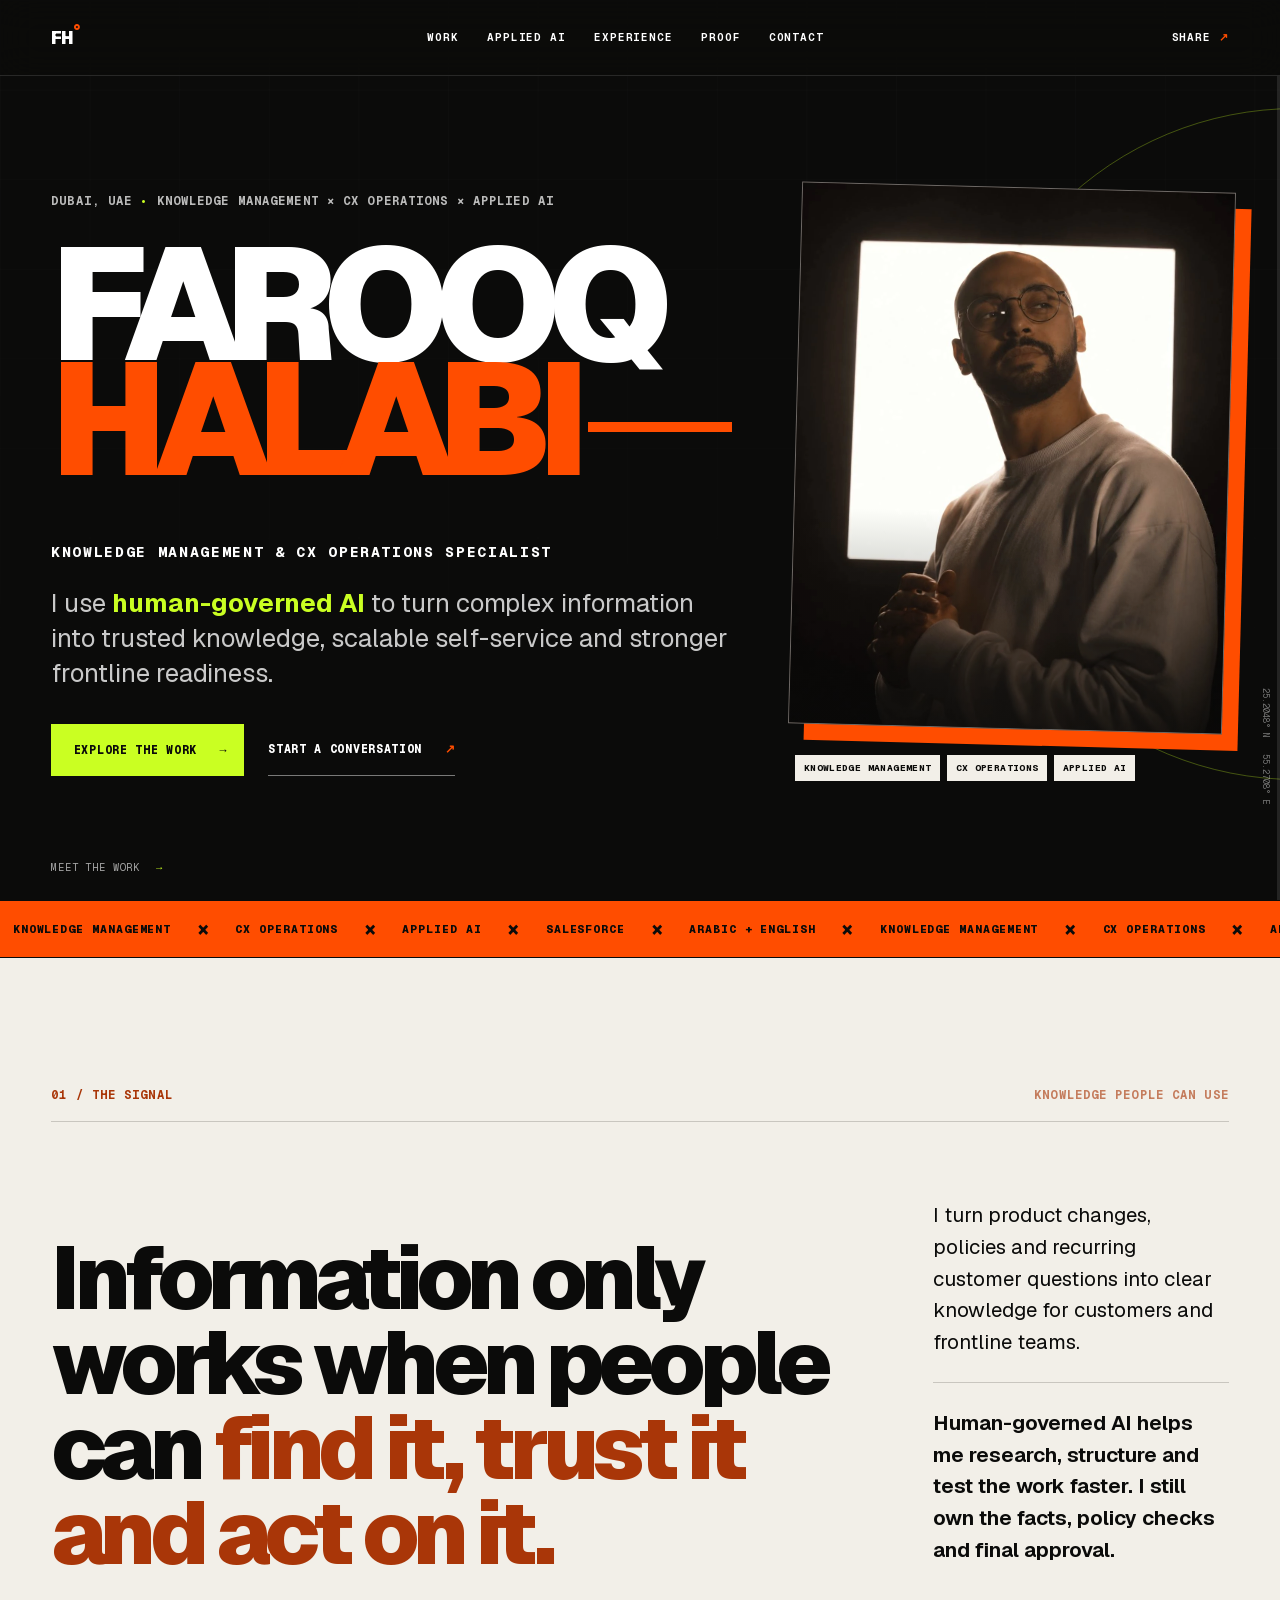
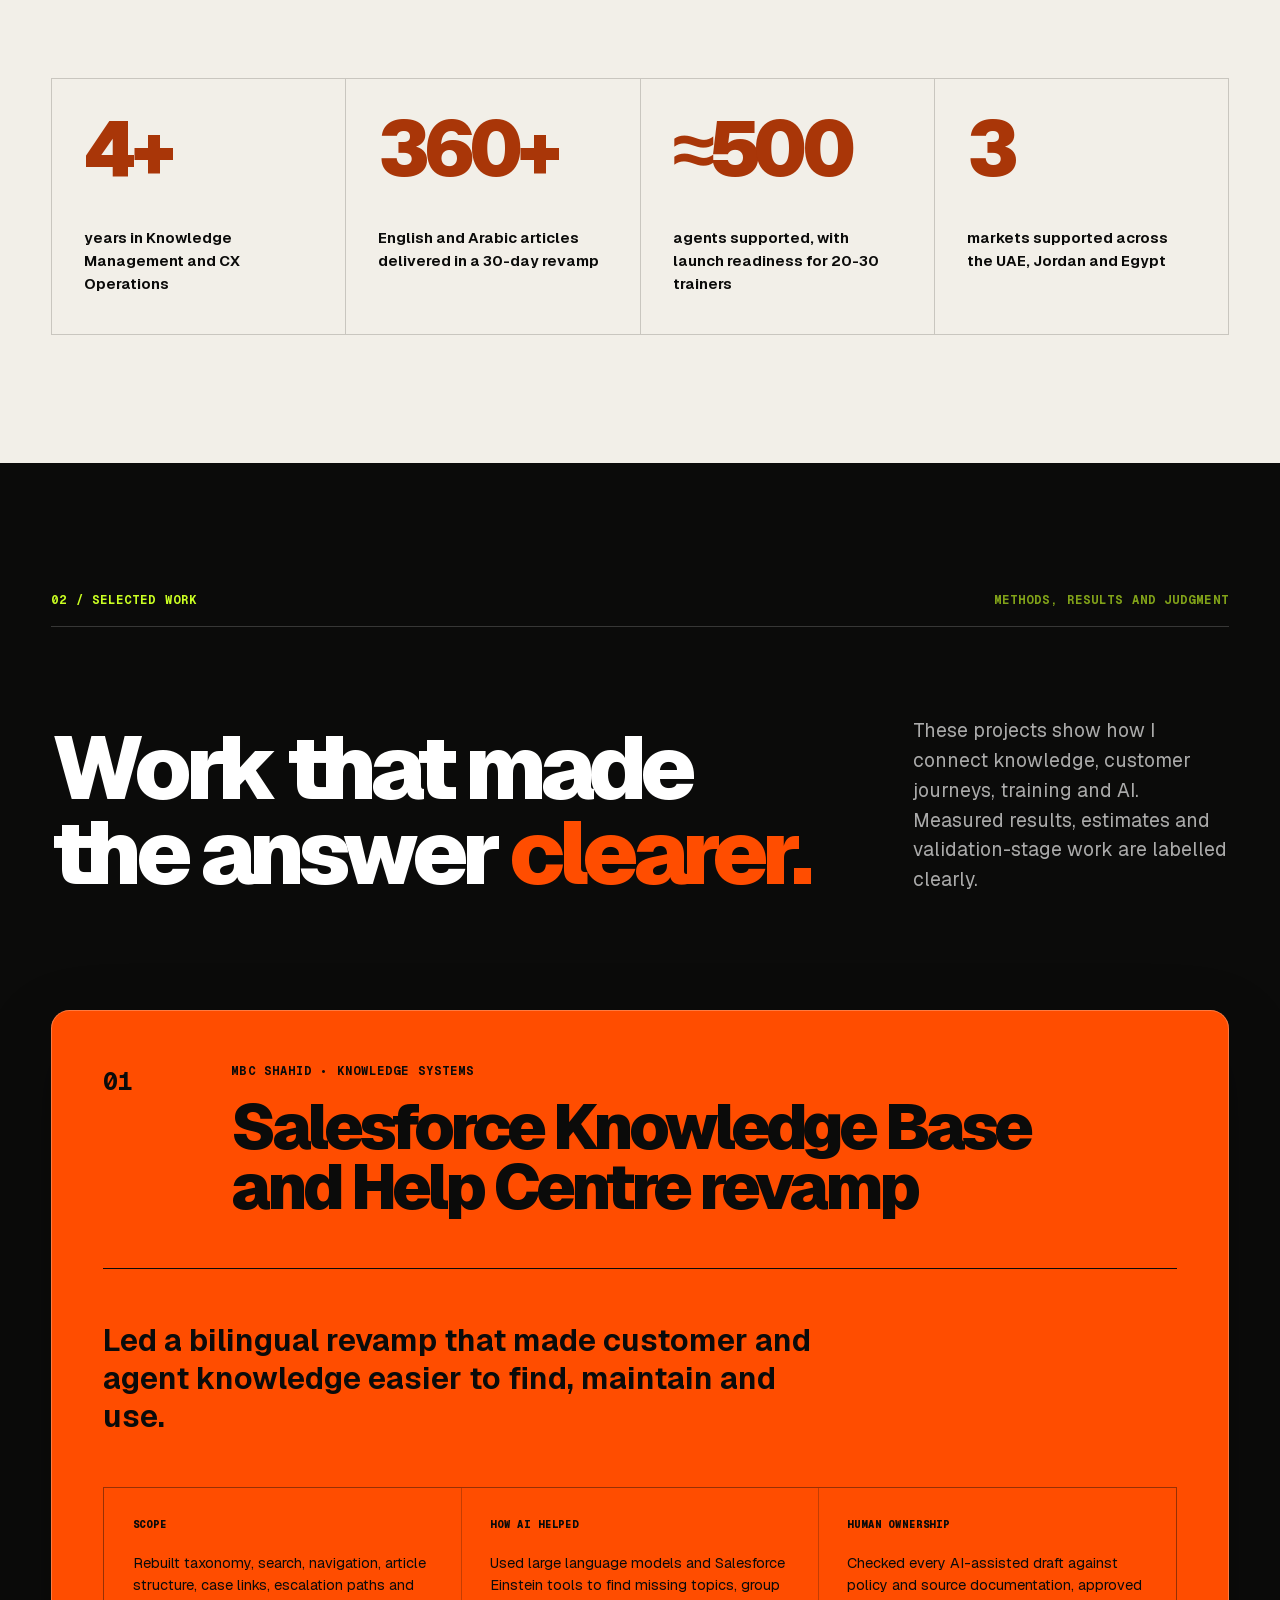
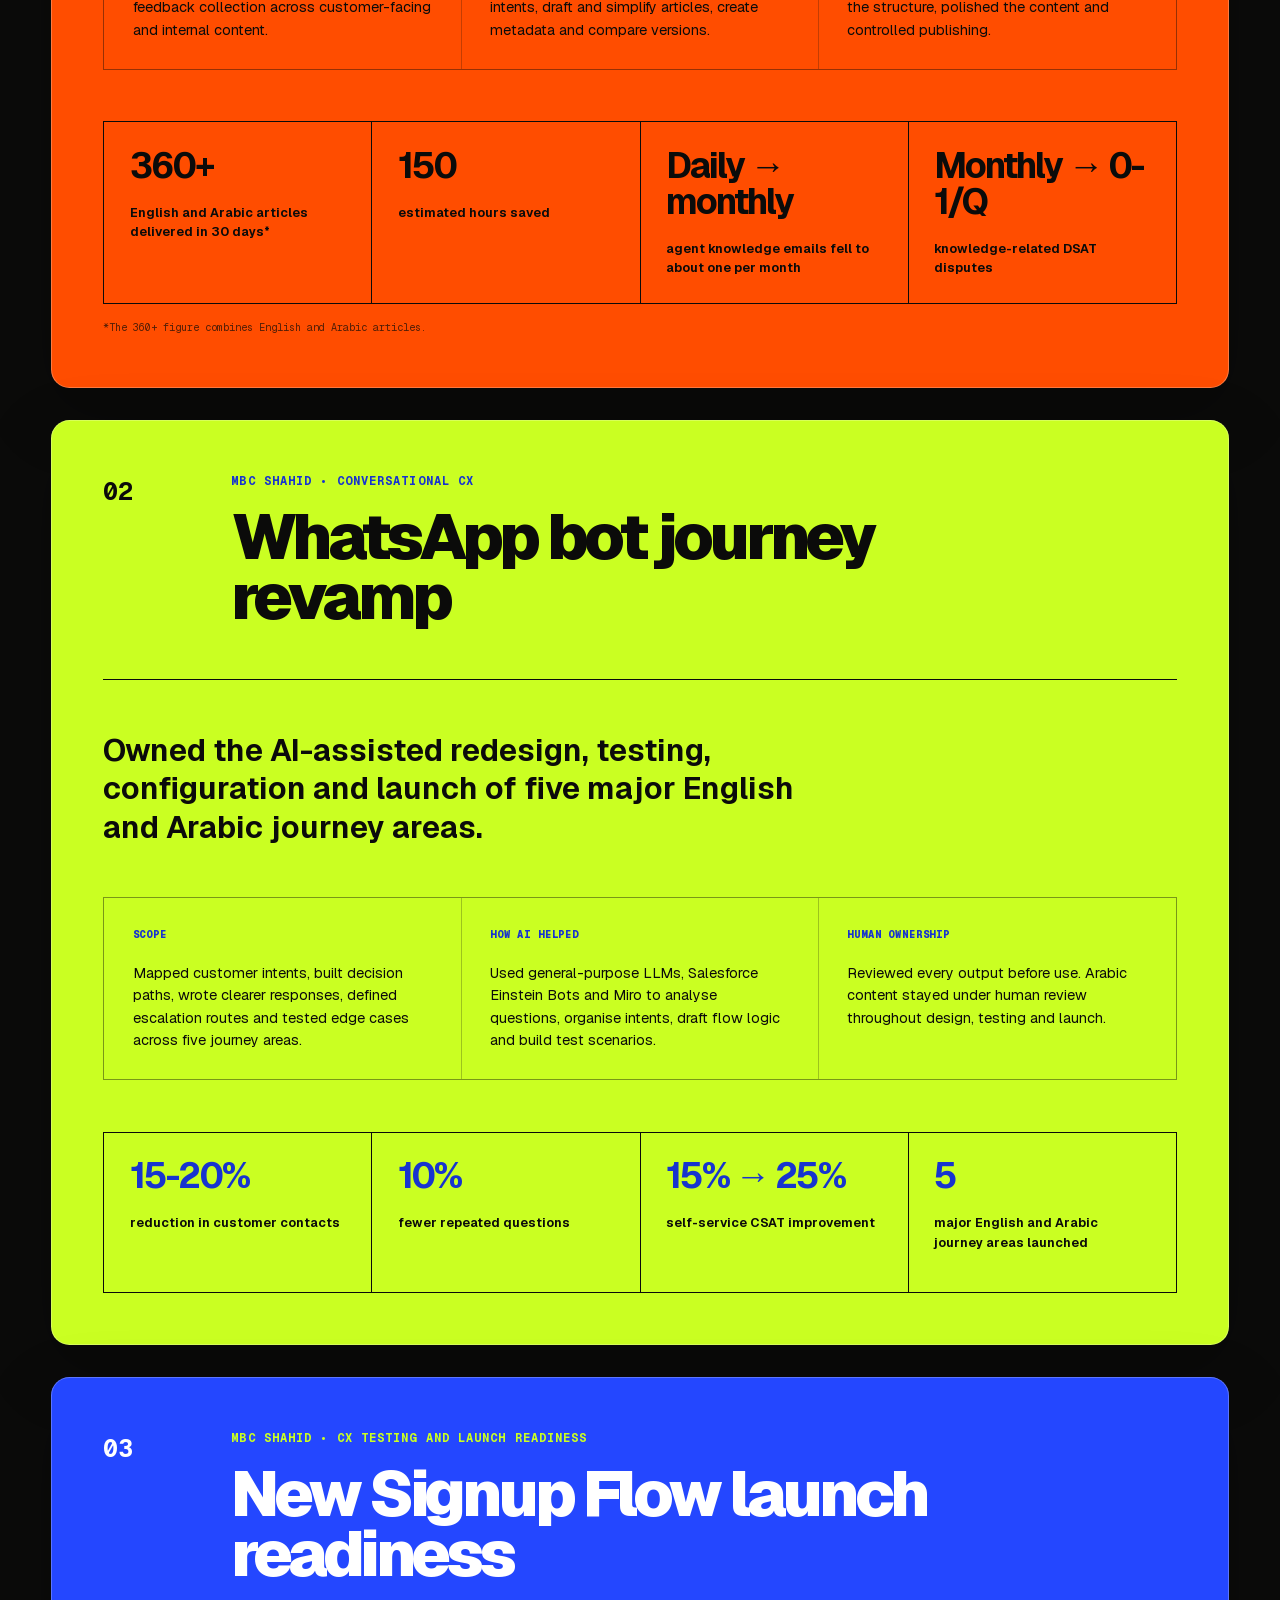
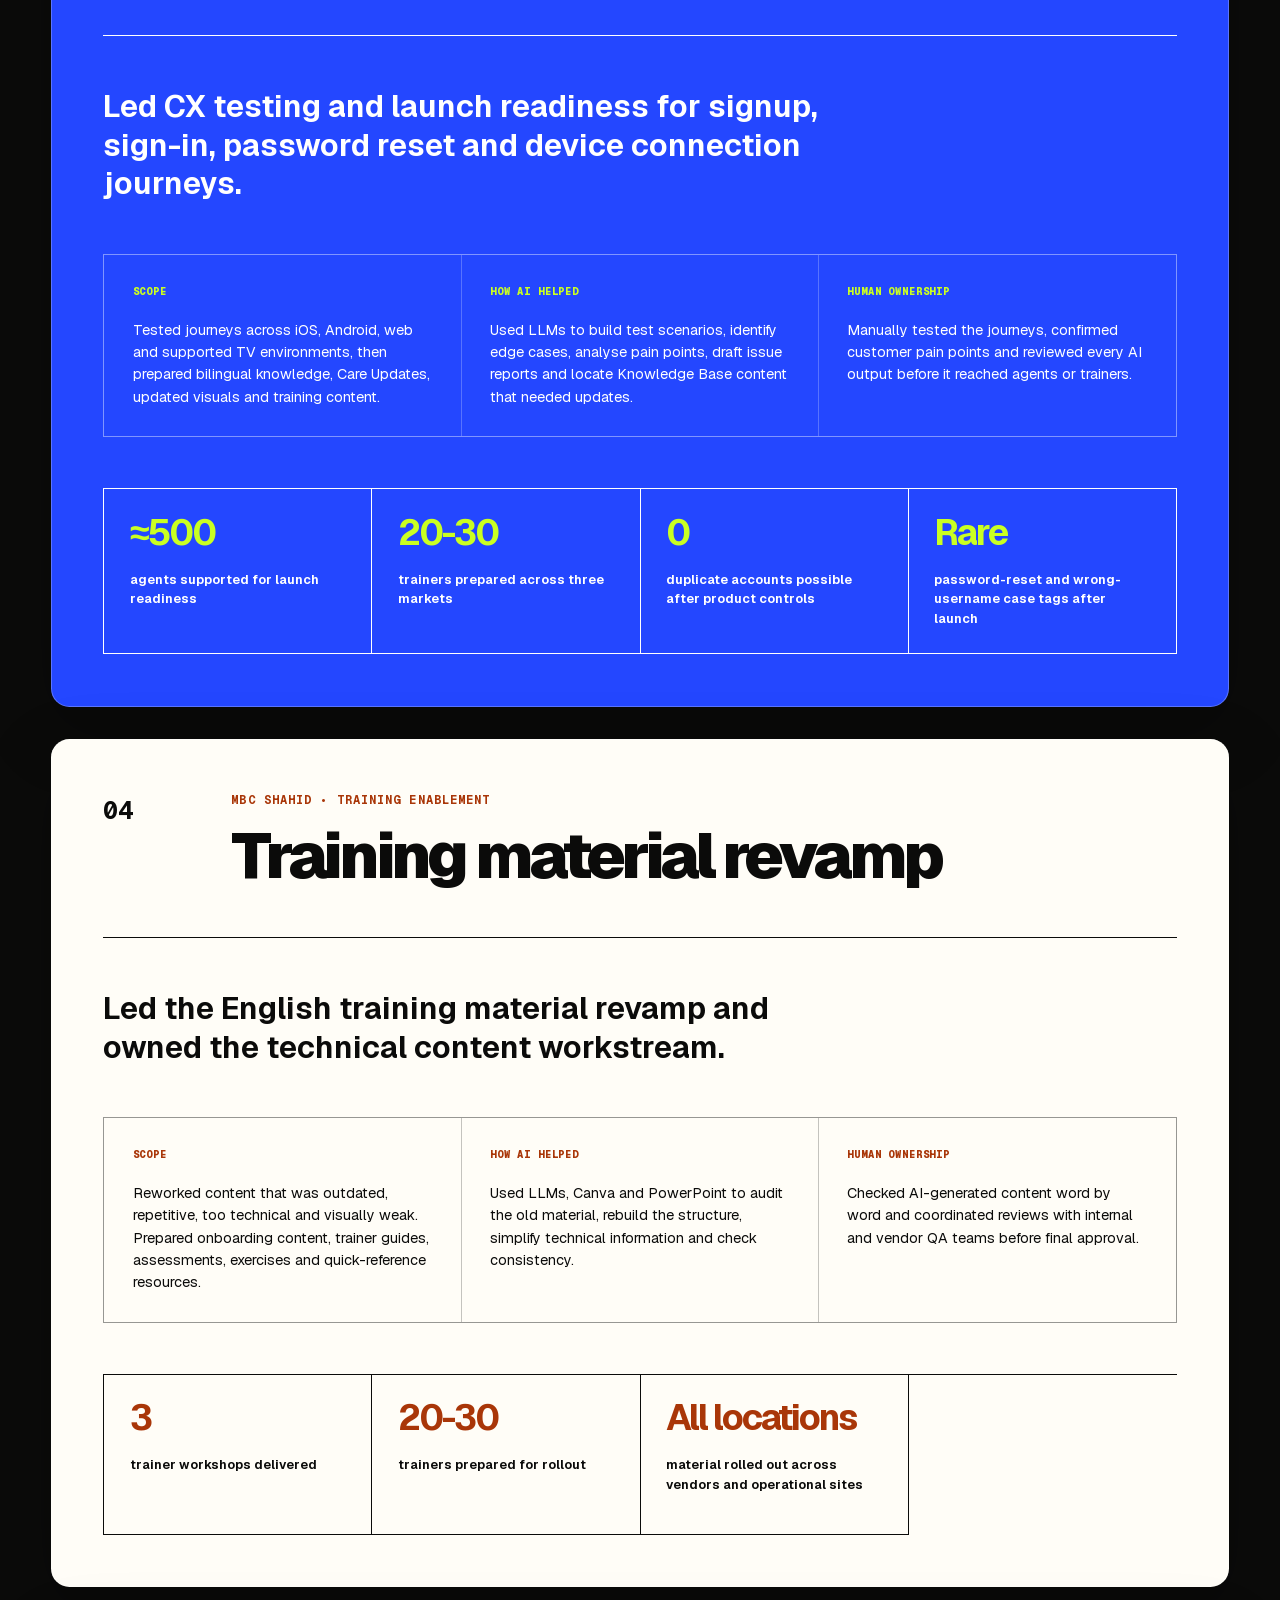
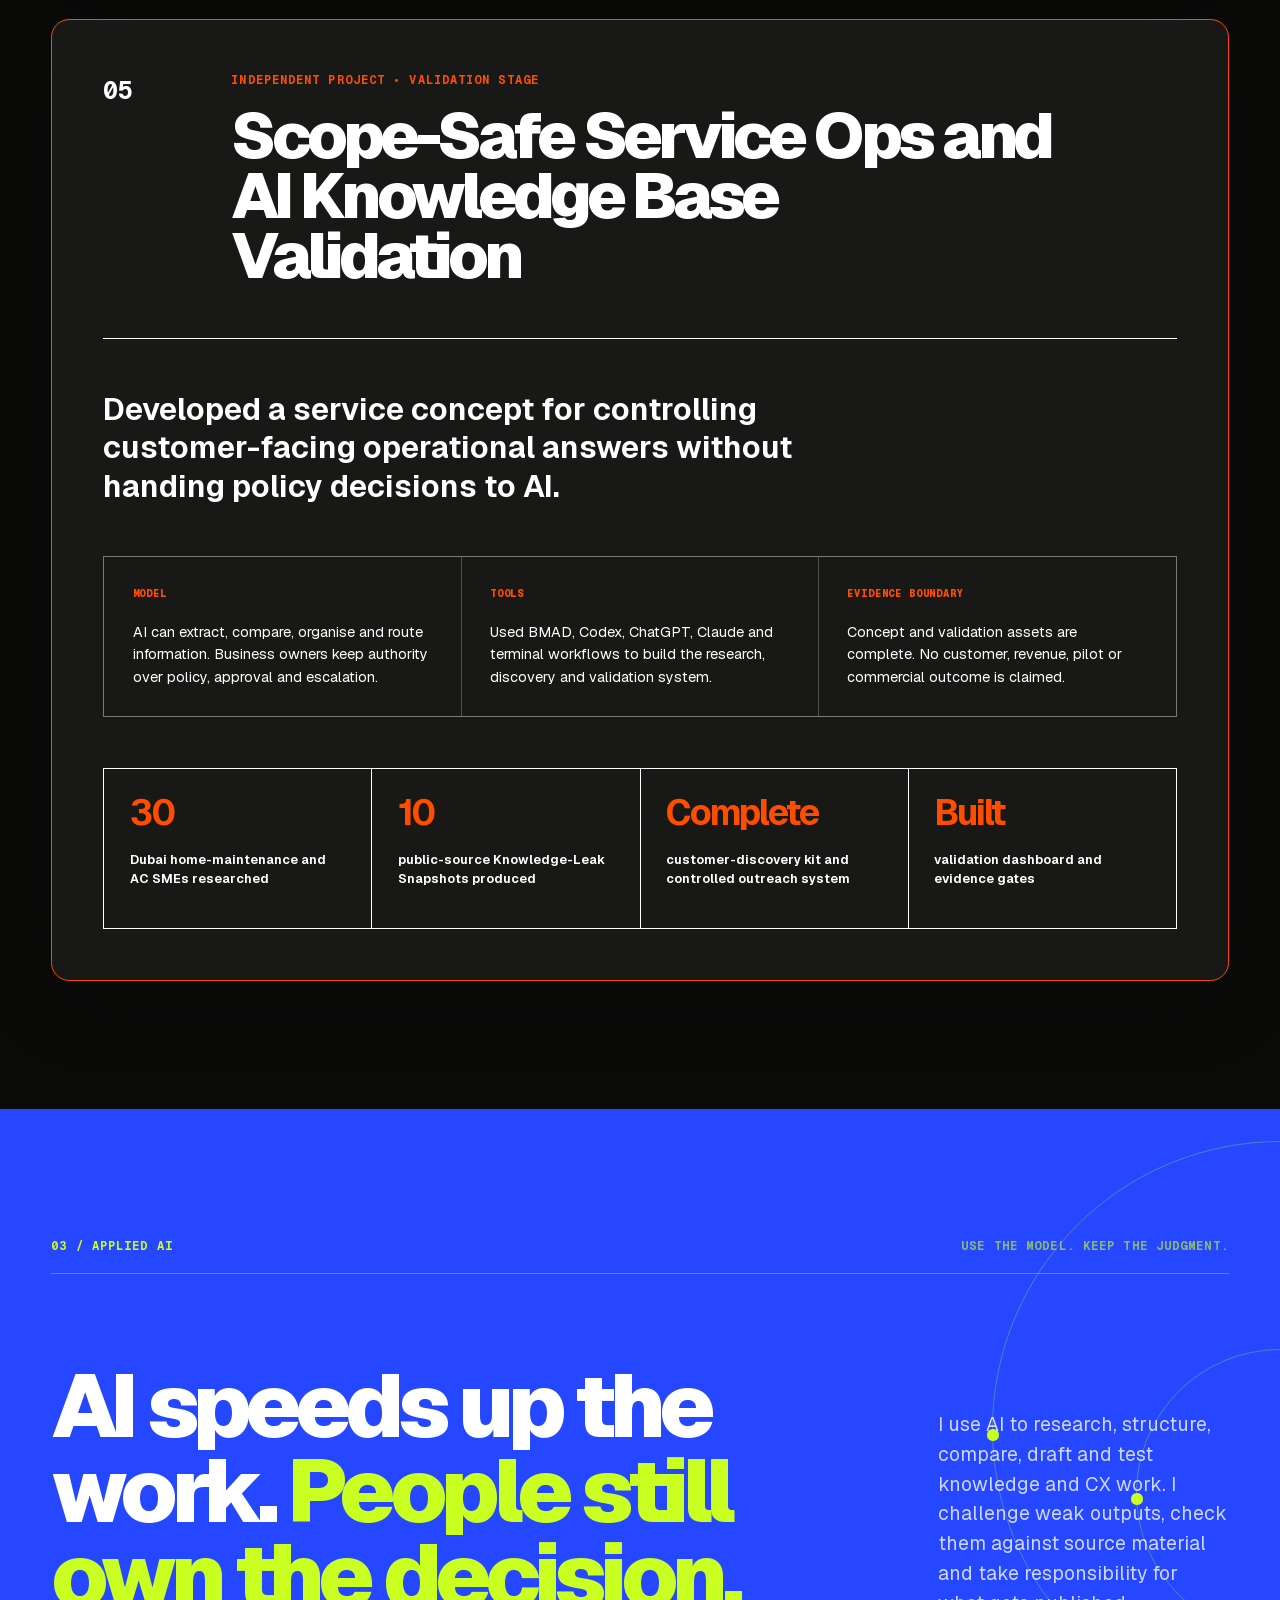
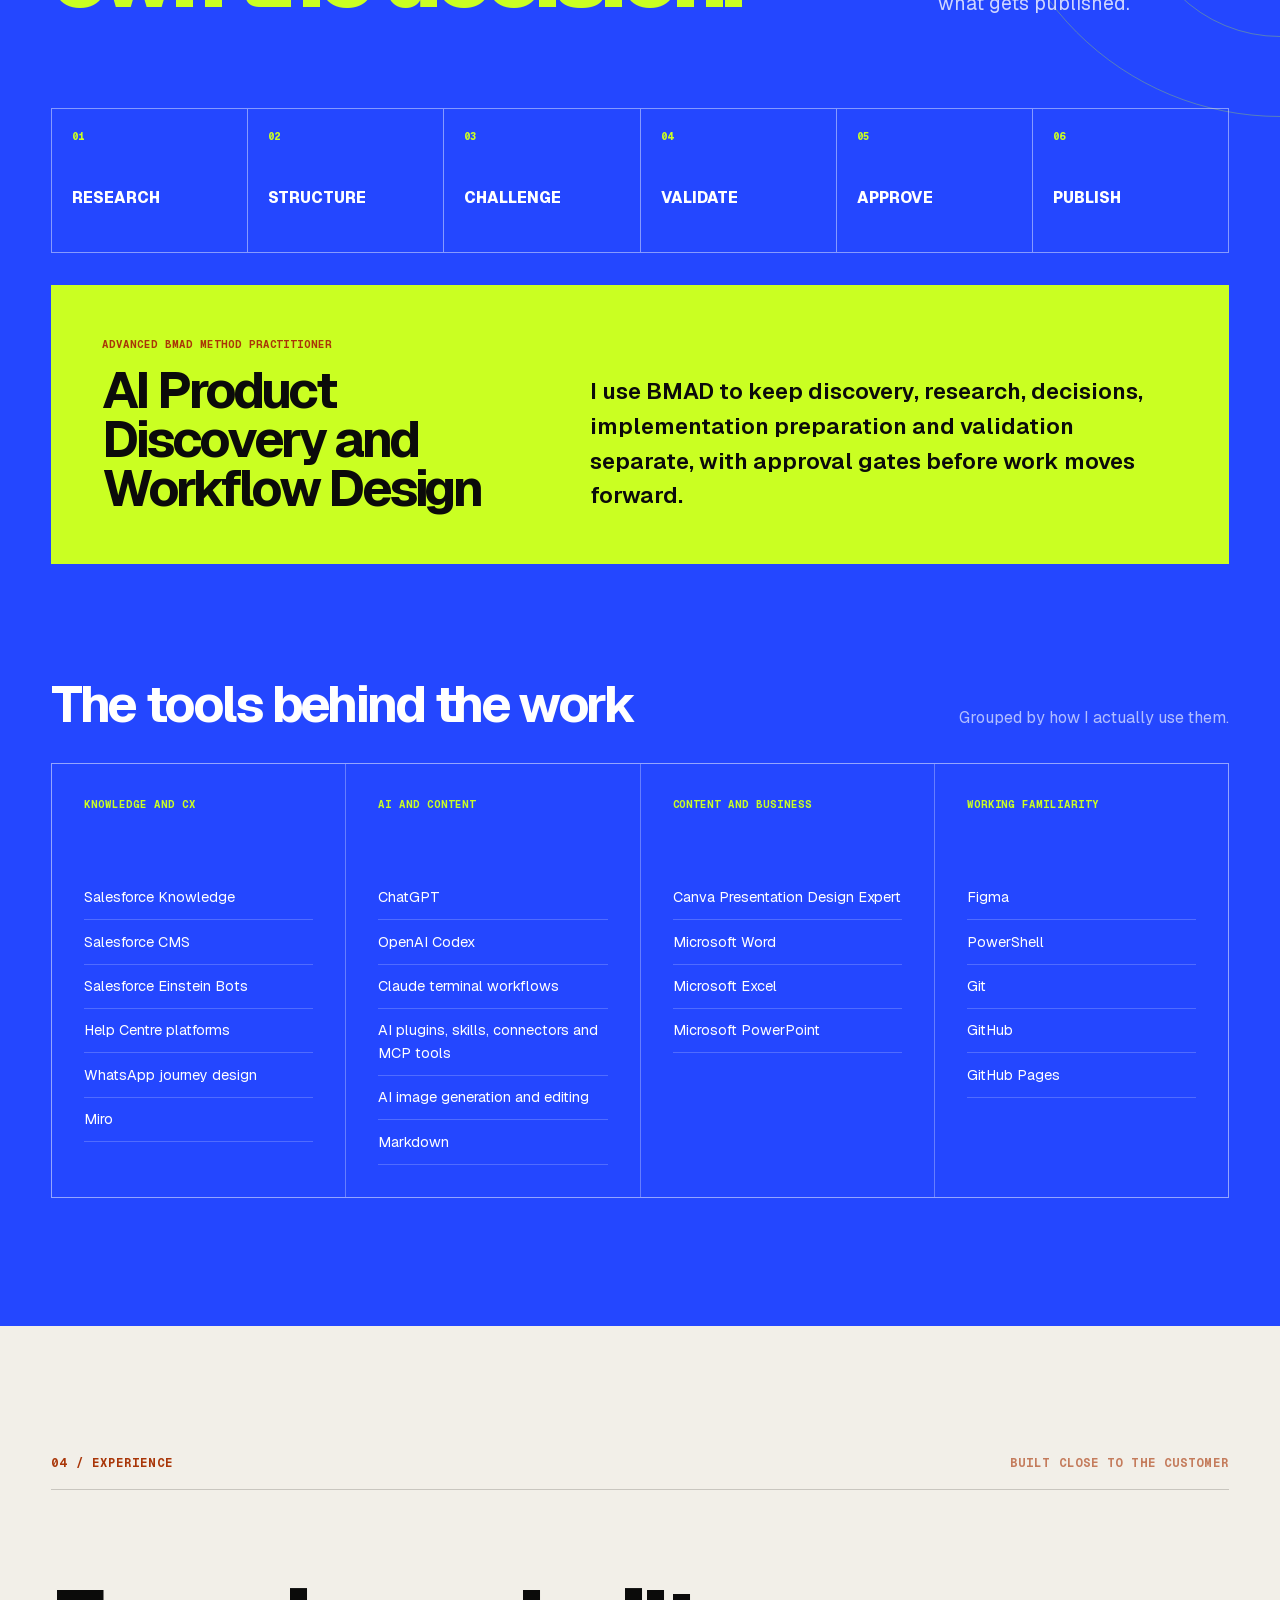
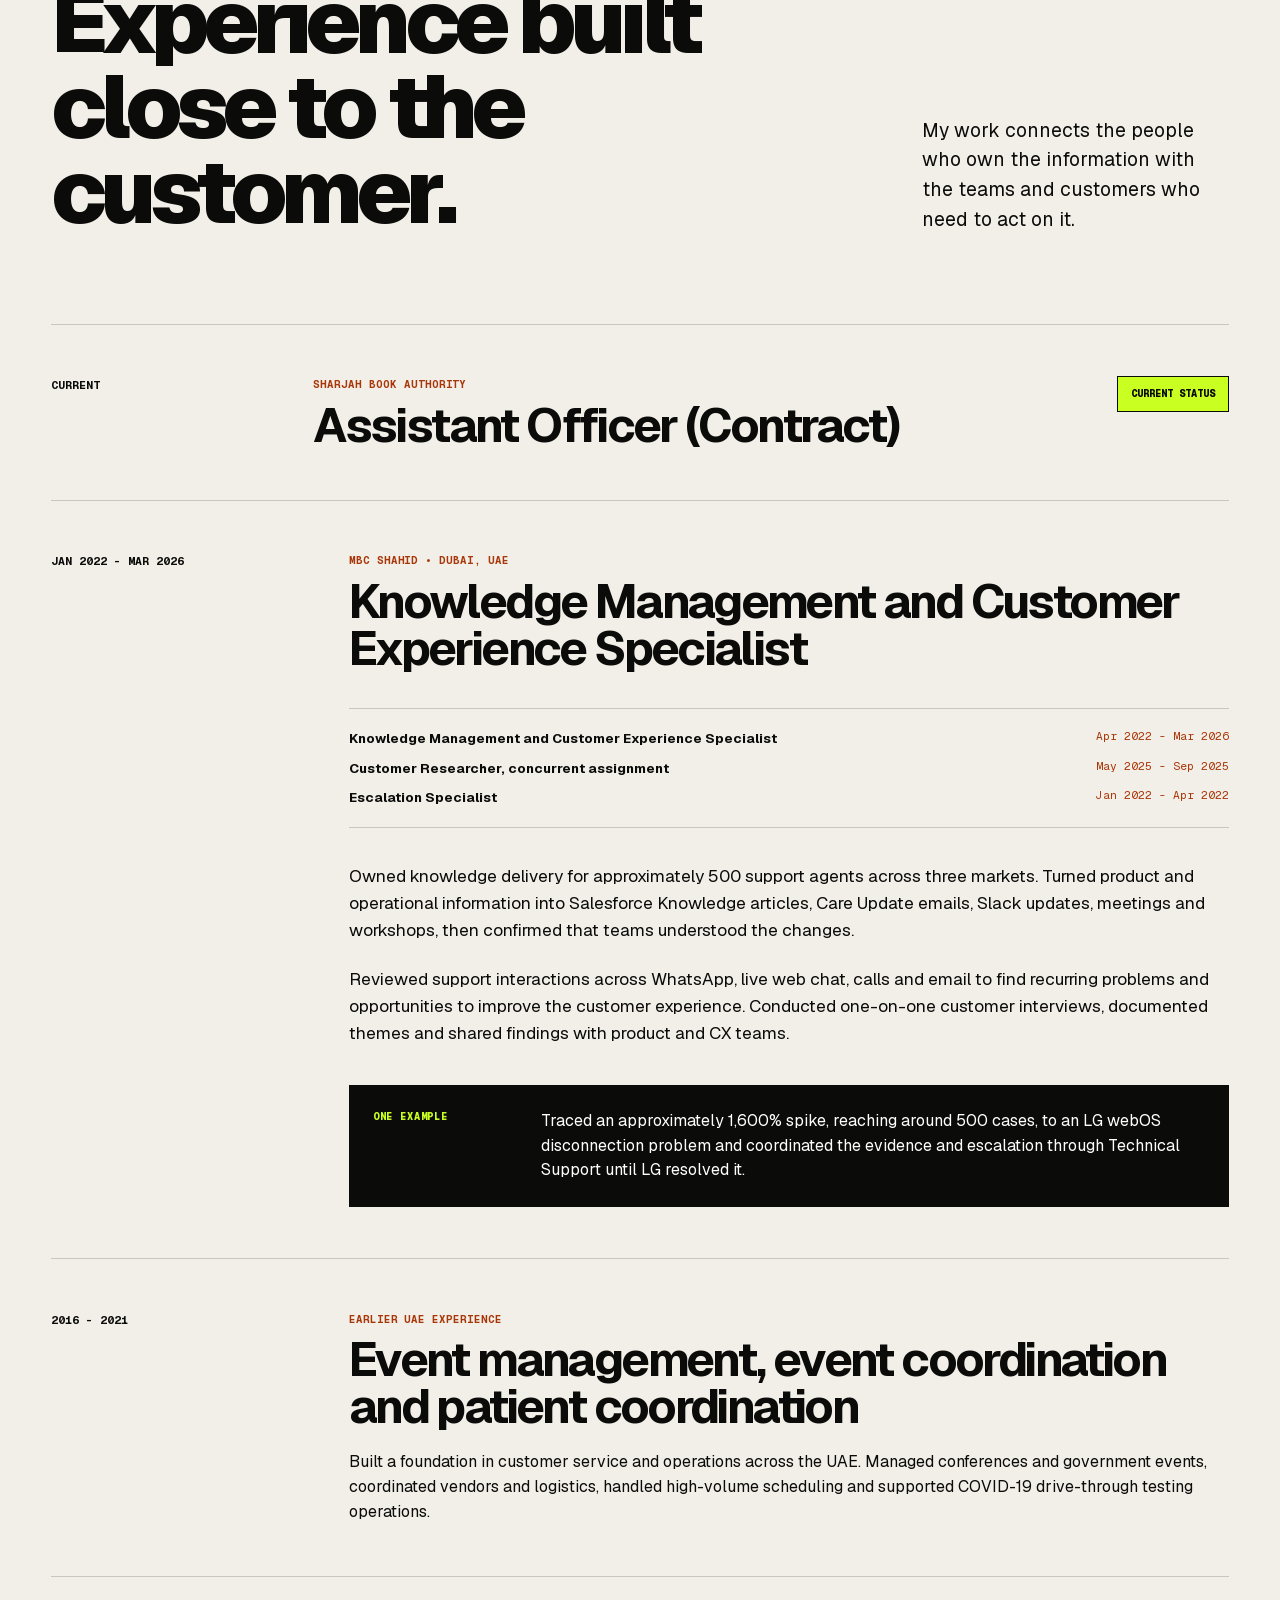
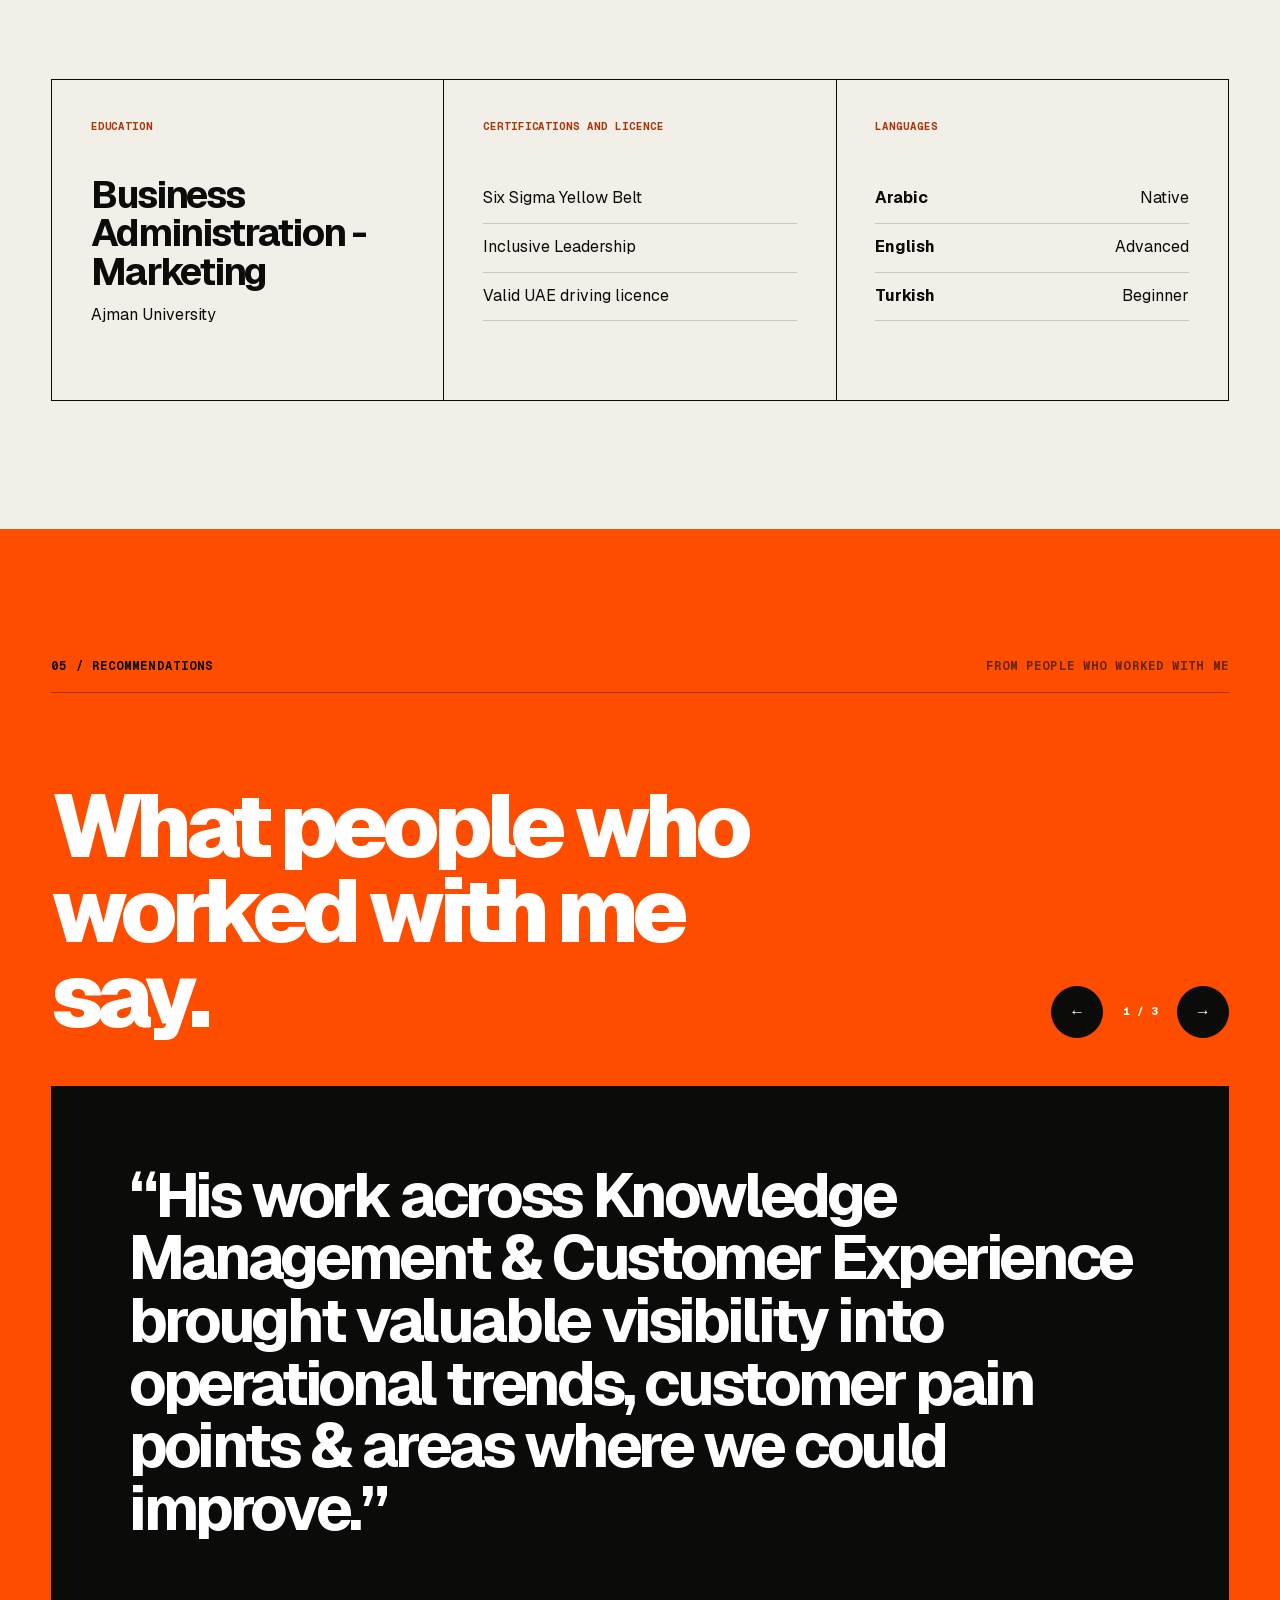
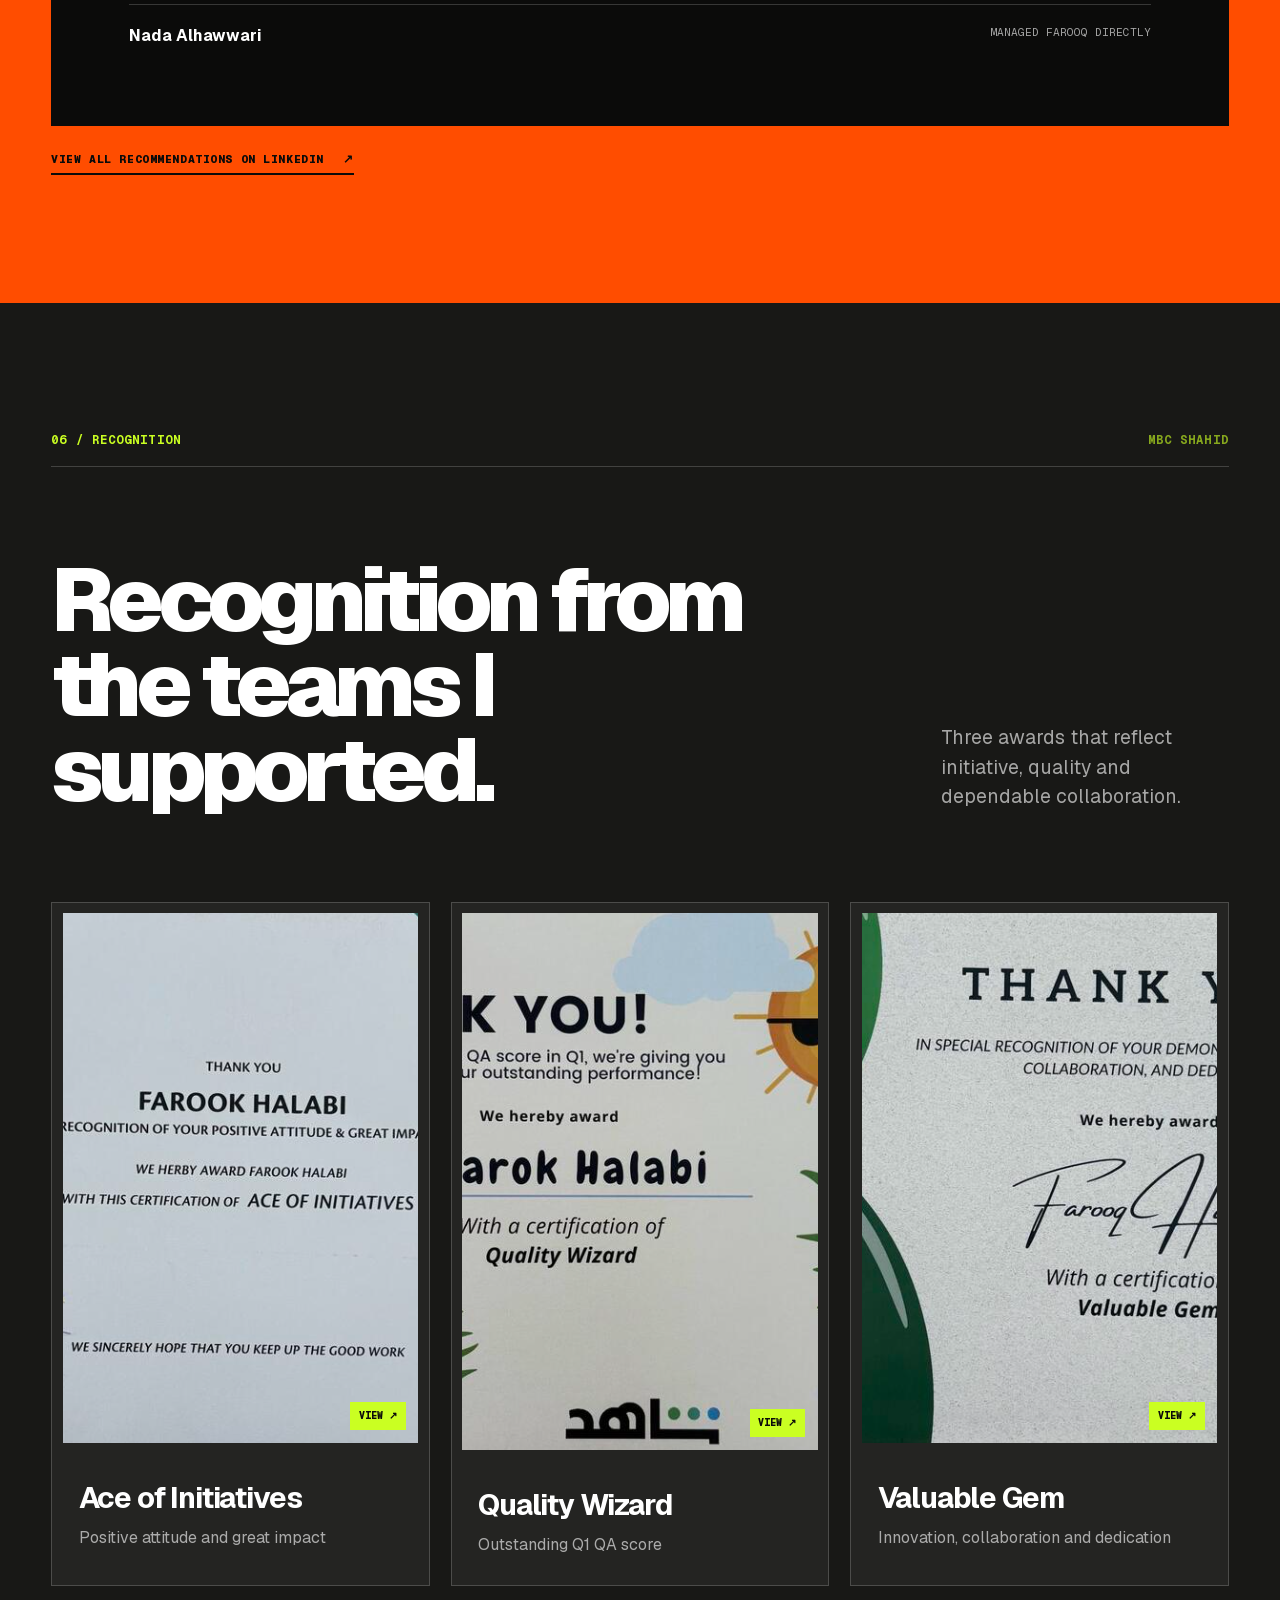
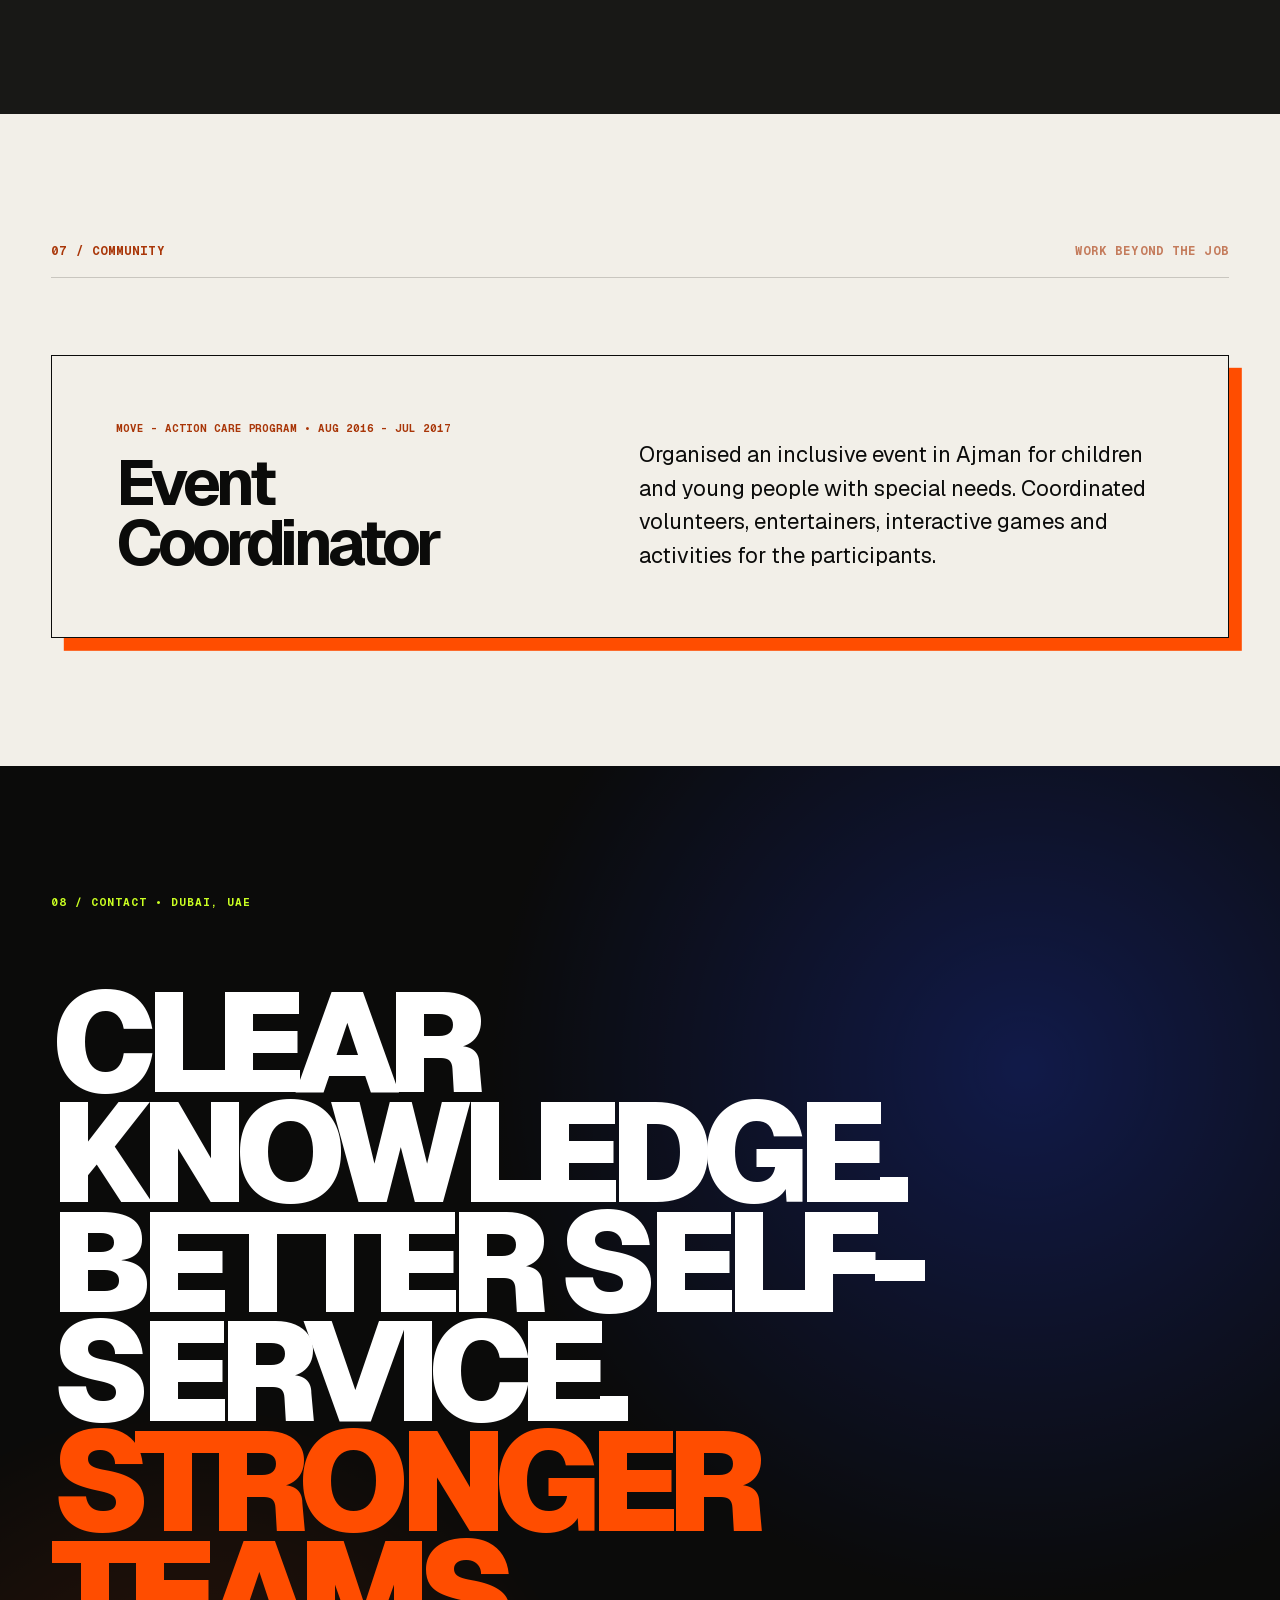
==== commit 986c5365: "Update portfolio content sections Use the selected recommendations, remove Insights and the presenta" ====
--- a/index.html
+++ b/index.html
@@ -79,7 +79,6 @@
       <a href="#ai">Applied AI</a>
       <a href="#experience">Experience</a>
       <a href="#proof">Proof</a>
-      <a href="#insights">Insights</a>
       <a href="#contact">Contact</a>
     </nav>
     <div class="header-actions">
@@ -95,7 +94,6 @@
       <a href="#ai">Applied AI</a>
       <a href="#experience">Experience</a>
       <a href="#proof">Proof</a>
-      <a href="#insights">Insights</a>
       <a href="#contact">Contact</a>
     </nav>
   </header>
@@ -326,7 +324,7 @@
         </article>
         <article data-reveal>
           <p class="micro-label">Content and business</p>
-          <ul><li>Canva Presentation Design Expert</li><li>20+ presentations since 2018</li><li>Microsoft Word</li><li>Microsoft Excel</li><li>Microsoft PowerPoint</li></ul>
+          <ul><li>Canva Presentation Design Expert</li><li>Microsoft Word</li><li>Microsoft Excel</li><li>Microsoft PowerPoint</li></ul>
         </article>
         <article data-reveal>
           <p class="micro-label">Working familiarity</p>
@@ -398,16 +396,16 @@
 
       <div class="recommendation-carousel" data-carousel tabindex="0" aria-label="Recommendations">
         <article class="recommendation-card is-active" data-slide aria-hidden="false">
+          <blockquote>“His work across Knowledge Management &amp; Customer Experience brought valuable visibility into operational trends, customer pain points &amp; areas where we could improve.”</blockquote>
+          <footer><strong>Nada Alhawwari</strong><span>Managed Farooq directly</span></footer>
+        </article>
+        <article class="recommendation-card" data-slide aria-hidden="true">
           <blockquote>“He always stays cool under pressure, tackles complex challenges effortlessly, and goes above and beyond to improve workflows and the overall user experience.”</blockquote>
           <footer><strong>Faisal Hussein</strong><span>Managed Farooq directly</span></footer>
         </article>
         <article class="recommendation-card" data-slide aria-hidden="true">
           <blockquote>“He consistently demonstrated strong engagement and a willingness to adapt his views based on new insights, which is uncommon. Farooq is open-minded, enjoyable to work with, and elevates any team he joins.”</blockquote>
           <footer><strong>Ivan Aleksic</strong><span>Managed Farooq directly</span></footer>
-        </article>
-        <article class="recommendation-card" data-slide aria-hidden="true">
-          <blockquote>“Farooq is an expert in Knowledge Management and CX Operations. ... His strategic execution had a massive impact on our team's efficiency and overall CX quality.”</blockquote>
-          <footer><strong>Amna Nahli</strong><span>Worked with Farooq on the same team</span></footer>
         </article>
       </div>
       <a class="proof-link" href="https://www.linkedin.com/in/farooq-halabi-00536518b/" target="_blank" rel="noopener noreferrer">View all recommendations on LinkedIn <span aria-hidden="true">↗</span></a>
@@ -444,23 +442,8 @@
       </div>
     </section>
 
-    <section class="insights-section section-pad" id="insights" aria-labelledby="insights-title">
-      <div class="section-kicker" data-reveal><span>07 / Insights</span><span>Ideas from the work</span></div>
-      <div class="insight-layout">
-        <div>
-          <h2 id="insights-title" data-reveal>Good support starts with the language people actually use.</h2>
-          <p data-reveal>Short takes on Knowledge Management, CX Operations, Arabic support and practical AI adoption.</p>
-        </div>
-        <a class="insight-card" href="https://www.linkedin.com/in/farooq-halabi-00536518b/recent-activity/all/" target="_blank" rel="noopener noreferrer" data-reveal>
-          <span class="micro-label">LinkedIn carousel</span>
-          <strong>Arabic Support Is Not Translation</strong>
-          <span>Read on LinkedIn ↗</span>
-        </a>
-      </div>
-    </section>
-
     <section class="community-section section-pad" aria-labelledby="community-title">
-      <div class="section-kicker" data-reveal><span>08 / Community</span><span>Work beyond the job</span></div>
+      <div class="section-kicker" data-reveal><span>07 / Community</span><span>Work beyond the job</span></div>
       <div class="community-card" data-reveal>
         <div><p class="micro-label">MOVE - Action Care Program • Aug 2016 - Jul 2017</p><h2 id="community-title">Event Coordinator</h2></div>
         <p>Organised an inclusive event in Ajman for children and young people with special needs. Coordinated volunteers, entertainers, interactive games and activities for the participants.</p>
@@ -469,16 +452,16 @@
 
     <section class="contact-section" id="contact" aria-labelledby="contact-title">
       <div class="contact-noise" aria-hidden="true"></div>
-      <p class="eyebrow" data-reveal>09 / Contact • Dubai, UAE</p>
+      <p class="eyebrow" data-reveal>08 / Contact • Dubai, UAE</p>
       <h2 id="contact-title" data-reveal><span class="contact-title-line">Clear knowledge.</span><span class="contact-title-line">Better self-service.</span><span class="contact-title-line contact-title-accent">Stronger teams.</span></h2>
       <p class="contact-intro" data-reveal>Contact me about Knowledge Management, CX Operations and practical AI adoption with human accountability.</p>
       <div class="contact-actions" data-reveal>
         <a href="mailto:fahalabi@outlook.com">Email Farooq <span>fahalabi@outlook.com</span><span aria-hidden="true">↗</span></a>
         <a href="https://www.linkedin.com/in/farooq-halabi-00536518b/" target="_blank" rel="noopener noreferrer">Connect on LinkedIn <span>Professional profile</span><span aria-hidden="true">↗</span></a>
         <a href="/Farooq-Halabi-CV.pdf" download>Download CV <span>PDF, 2026 edition</span><span aria-hidden="true">↓</span></a>
+        <a href="https://wa.me/971563193957" target="_blank" rel="noopener noreferrer">Call / WhatsApp Farooq <span>+971 56 319 3957</span><span aria-hidden="true">↗</span></a>
       </div>
       <div class="contact-bottom">
-        <a href="https://wa.me/971563193957" target="_blank" rel="noopener noreferrer">Call or WhatsApp <span aria-hidden="true">↗</span></a>
         <button type="button" data-share>Share Farooq's profile <span aria-hidden="true">↗</span></button>
       </div>
     </section>
--- a/assets/css/styles.css
+++ b/assets/css/styles.css
@@ -0,0 +1,2118 @@
+@font-face {
+  font-family: "Geist";
+  src: url("/assets/fonts/geist-sans.woff2") format("woff2");
+  font-style: normal;
+  font-weight: 100 900;
+  font-display: swap;
+}
+
+@font-face {
+  font-family: "Geist Mono";
+  src: url("/assets/fonts/geist-mono.woff2") format("woff2");
+  font-style: normal;
+  font-weight: 100 900;
+  font-display: swap;
+}
+
+:root {
+  --ink: #0b0b0a;
+  --ink-soft: #181816;
+  --paper: #f2efe8;
+  --paper-bright: #fffdf7;
+  --orange: #ff4d00;
+  --orange-dark: #a93608;
+  --acid: #caff22;
+  --blue: #2447ff;
+  --blue-deep: #1734cf;
+  --white: #ffffff;
+  --grey: #a8a8a2;
+  --line-dark: rgba(255, 255, 255, 0.18);
+  --line-light: rgba(11, 11, 10, 0.18);
+  --page-x: clamp(1.25rem, 4vw, 4.5rem);
+  --section-y: clamp(5.5rem, 10vw, 10rem);
+  --header-h: 4.75rem;
+  --radius: 1.15rem;
+  --shadow: 0 24px 70px rgba(0, 0, 0, 0.24);
+}
+
+*,
+*::before,
+*::after {
+  box-sizing: border-box;
+}
+
+html {
+  scroll-behavior: smooth;
+  scroll-padding-top: calc(var(--header-h) + 1rem);
+  background: var(--ink);
+}
+
+body {
+  margin: 0;
+  min-width: 320px;
+  overflow-x: hidden;
+  color: var(--ink);
+  background: var(--paper);
+  font-family: "Geist", Arial, sans-serif;
+  font-size: 1rem;
+  line-height: 1.55;
+  text-rendering: optimizeLegibility;
+  -webkit-font-smoothing: antialiased;
+}
+
+body.menu-open {
+  overflow: hidden;
+}
+
+img {
+  display: block;
+  max-width: 100%;
+}
+
+a {
+  color: inherit;
+  text-decoration: none;
+}
+
+button,
+input,
+textarea,
+select {
+  font: inherit;
+}
+
+button {
+  color: inherit;
+}
+
+h1,
+h2,
+h3,
+p,
+blockquote,
+figure {
+  margin: 0;
+}
+
+ul,
+ol {
+  margin: 0;
+  padding: 0;
+}
+
+::selection {
+  color: var(--ink);
+  background: var(--acid);
+}
+
+:focus-visible {
+  outline: 3px solid var(--acid);
+  outline-offset: 5px;
+}
+
+.sr-only {
+  position: absolute;
+  width: 1px;
+  height: 1px;
+  padding: 0;
+  margin: -1px;
+  overflow: hidden;
+  clip: rect(0, 0, 0, 0);
+  white-space: nowrap;
+  border: 0;
+}
+
+.skip-link {
+  position: fixed;
+  z-index: 1000;
+  top: 0.8rem;
+  left: 0.8rem;
+  padding: 0.75rem 1rem;
+  color: var(--ink);
+  background: var(--acid);
+  font-family: "Geist Mono", monospace;
+  font-size: 0.75rem;
+  font-weight: 800;
+  text-transform: uppercase;
+  transform: translateY(-150%);
+  transition: transform 180ms ease;
+}
+
+.skip-link:focus {
+  transform: translateY(0);
+}
+
+.pointer-glow {
+  position: fixed;
+  z-index: 80;
+  top: 0;
+  left: 0;
+  width: 20rem;
+  aspect-ratio: 1;
+  border-radius: 50%;
+  pointer-events: none;
+  opacity: 0;
+  background: radial-gradient(circle, rgba(202, 255, 34, 0.12), rgba(255, 77, 0, 0.04) 38%, transparent 70%);
+  transform: translate3d(-50%, -50%, 0);
+  transition: opacity 250ms ease;
+  mix-blend-mode: screen;
+}
+
+.pointer-glow.is-visible {
+  opacity: 1;
+}
+
+.progress-rail {
+  position: fixed;
+  z-index: 90;
+  top: var(--header-h);
+  right: 0;
+  width: 3px;
+  height: calc(100vh - var(--header-h));
+  background: rgba(255, 255, 255, 0.1);
+}
+
+.progress-rail span {
+  display: block;
+  width: 100%;
+  height: 100%;
+  background: var(--acid);
+  transform: scaleY(0);
+  transform-origin: top;
+}
+
+.site-header {
+  position: fixed;
+  z-index: 100;
+  inset: 0 0 auto;
+  display: grid;
+  grid-template-columns: auto 1fr auto;
+  align-items: center;
+  min-height: var(--header-h);
+  padding: 0 var(--page-x);
+  color: var(--white);
+  background: rgba(11, 11, 10, 0.82);
+  border-bottom: 1px solid rgba(255, 255, 255, 0.12);
+  backdrop-filter: blur(18px);
+  transition: background 200ms ease, box-shadow 200ms ease;
+}
+
+.site-header.is-scrolled {
+  background: rgba(11, 11, 10, 0.94);
+  box-shadow: 0 10px 35px rgba(0, 0, 0, 0.24);
+}
+
+.brand-mark {
+  display: inline-flex;
+  align-items: flex-start;
+  color: inherit;
+  font-size: 1.1rem;
+  font-weight: 900;
+  letter-spacing: -0.05em;
+}
+
+.brand-mark span {
+  color: var(--orange);
+  font-size: 0.85em;
+  line-height: 0.8;
+}
+
+.desktop-nav {
+  display: flex;
+  justify-content: center;
+  gap: clamp(1rem, 2.2vw, 2.5rem);
+}
+
+.desktop-nav a,
+.header-share {
+  position: relative;
+  font-family: "Geist Mono", monospace;
+  font-size: 0.69rem;
+  font-weight: 650;
+  letter-spacing: 0.08em;
+  text-transform: uppercase;
+}
+
+.desktop-nav a::after {
+  content: "";
+  position: absolute;
+  right: 0;
+  bottom: -0.45rem;
+  left: 0;
+  height: 2px;
+  background: var(--acid);
+  transform: scaleX(0);
+  transform-origin: right;
+  transition: transform 180ms ease;
+}
+
+.desktop-nav a:hover::after,
+.desktop-nav a:focus-visible::after {
+  transform: scaleX(1);
+  transform-origin: left;
+}
+
+.header-actions {
+  display: flex;
+  align-items: center;
+  justify-content: flex-end;
+  gap: 1rem;
+}
+
+.header-share {
+  padding: 0.55rem 0;
+  color: var(--white);
+  background: none;
+  border: 0;
+  cursor: pointer;
+}
+
+.header-share span {
+  color: var(--orange);
+}
+
+.menu-toggle {
+  display: none;
+  width: 2.75rem;
+  height: 2.75rem;
+  place-items: center;
+  padding: 0.65rem;
+  background: transparent;
+  border: 1px solid var(--line-dark);
+  border-radius: 50%;
+  cursor: pointer;
+}
+
+.menu-toggle > span:not(.sr-only) {
+  display: block;
+  width: 1.15rem;
+  height: 1px;
+  background: currentColor;
+  transition: transform 180ms ease;
+}
+
+.menu-toggle > span:last-child {
+  margin-top: 0.35rem;
+}
+
+.menu-toggle[aria-expanded="true"] > span:nth-child(2) {
+  transform: translateY(0.18rem) rotate(45deg);
+}
+
+.menu-toggle[aria-expanded="true"] > span:nth-child(3) {
+  transform: translateY(-0.18rem) rotate(-45deg);
+}
+
+.mobile-menu {
+  position: fixed;
+  z-index: -1;
+  inset: var(--header-h) 0 auto;
+  display: grid;
+  padding: 1.5rem var(--page-x) 2rem;
+  color: var(--white);
+  background: rgba(11, 11, 10, 0.98);
+  border-bottom: 1px solid var(--line-dark);
+}
+
+.mobile-menu[hidden] {
+  display: none;
+}
+
+.mobile-menu a {
+  padding: 0.8rem 0;
+  font-size: clamp(1.4rem, 7vw, 2rem);
+  font-weight: 800;
+  letter-spacing: -0.04em;
+  border-bottom: 1px solid var(--line-dark);
+}
+
+.hero {
+  position: relative;
+  display: grid;
+  grid-template-columns: minmax(0, 1.2fr) minmax(18rem, 0.7fr);
+  align-items: center;
+  min-height: 100svh;
+  padding: calc(var(--header-h) + 4rem) var(--page-x) 4.5rem;
+  overflow: hidden;
+  color: var(--white);
+  background: var(--ink);
+}
+
+.hero-grid {
+  position: absolute;
+  inset: 0;
+  opacity: 0.18;
+  background-image: linear-gradient(rgba(255, 255, 255, 0.09) 1px, transparent 1px), linear-gradient(90deg, rgba(255, 255, 255, 0.09) 1px, transparent 1px);
+  background-size: clamp(3rem, 7vw, 7.5rem) clamp(3rem, 7vw, 7.5rem);
+  mask-image: linear-gradient(to bottom, black, transparent 88%);
+}
+
+.hero::before {
+  content: "";
+  position: absolute;
+  width: 42rem;
+  aspect-ratio: 1;
+  top: 12%;
+  right: -22rem;
+  border: 1px solid rgba(202, 255, 34, 0.3);
+  border-radius: 50%;
+}
+
+.hero-copy,
+.hero-portrait {
+  position: relative;
+  z-index: 2;
+}
+
+.eyebrow,
+.section-kicker,
+.micro-label,
+.project-label {
+  font-family: "Geist Mono", monospace;
+  font-weight: 680;
+  letter-spacing: 0.09em;
+  text-transform: uppercase;
+}
+
+.hero-eyebrow {
+  max-width: 46rem;
+  margin-bottom: clamp(2rem, 4vh, 3.5rem);
+  color: rgba(255, 255, 255, 0.72);
+  font-size: clamp(0.62rem, 1vw, 0.77rem);
+}
+
+.hero-eyebrow span {
+  color: var(--acid);
+}
+
+.hero h1 {
+  max-width: 10ch;
+  font-size: clamp(4.8rem, 12.4vw, 12.8rem);
+  font-weight: 900;
+  line-height: 0.72;
+  letter-spacing: -0.085em;
+  text-transform: uppercase;
+}
+
+.name-line {
+  display: block;
+  animation: hero-rise 750ms cubic-bezier(0.2, 0.75, 0.2, 1) both;
+}
+
+.surname-line {
+  position: relative;
+  display: flex;
+  align-items: center;
+  gap: 0.08em;
+  color: var(--orange);
+  animation-delay: 100ms;
+}
+
+.surname-bridge {
+  display: inline-block;
+  width: min(13vw, 9rem);
+  height: 0.06em;
+  margin-top: 0.1em;
+  background: var(--orange);
+}
+
+.hero-role {
+  max-width: 48rem;
+  margin-top: clamp(2.3rem, 5vw, 4rem);
+  font-family: "Geist Mono", monospace;
+  font-size: clamp(0.72rem, 1.2vw, 0.94rem);
+  font-weight: 720;
+  letter-spacing: 0.11em;
+  text-transform: uppercase;
+}
+
+.hero-statement {
+  max-width: 43rem;
+  margin-top: 1.4rem;
+  color: rgba(255, 255, 255, 0.78);
+  font-size: clamp(1.08rem, 2vw, 1.6rem);
+  line-height: 1.38;
+}
+
+.hero-statement em {
+  color: var(--acid);
+  font-style: normal;
+  font-weight: 700;
+}
+
+.hero-actions {
+  display: flex;
+  align-items: center;
+  flex-wrap: wrap;
+  gap: 1rem 1.5rem;
+  margin-top: 2rem;
+}
+
+.primary-action,
+.text-action {
+  display: inline-flex;
+  align-items: center;
+  justify-content: center;
+  gap: 1.4rem;
+  min-height: 3.25rem;
+  font-family: "Geist Mono", monospace;
+  font-size: 0.73rem;
+  font-weight: 760;
+  letter-spacing: 0.06em;
+  text-transform: uppercase;
+}
+
+.primary-action {
+  padding: 0.8rem 1rem 0.8rem 1.35rem;
+  color: var(--ink);
+  background: var(--acid);
+  border: 1px solid var(--acid);
+  transition: color 180ms ease, background 180ms ease, transform 180ms ease;
+}
+
+.primary-action:hover {
+  color: var(--white);
+  background: transparent;
+  transform: translateY(-2px);
+}
+
+.text-action {
+  border-bottom: 1px solid rgba(255, 255, 255, 0.45);
+}
+
+.text-action span {
+  color: var(--orange);
+}
+
+.hero-portrait {
+  justify-self: end;
+  width: min(100%, 29rem);
+  margin-left: 2rem;
+}
+
+.portrait-frame {
+  position: relative;
+  aspect-ratio: 0.8;
+  overflow: hidden;
+  background: #1e1712;
+  border: 1px solid rgba(255, 255, 255, 0.35);
+  box-shadow: 1rem 1rem 0 var(--orange);
+  transform: rotate(1.5deg);
+}
+
+.portrait-frame::after {
+  content: "";
+  position: absolute;
+  inset: 0;
+  background: linear-gradient(to bottom, transparent 60%, rgba(11, 11, 10, 0.55));
+}
+
+.portrait-frame img {
+  width: 100%;
+  height: 100%;
+  object-fit: cover;
+  filter: contrast(1.04) saturate(0.92);
+}
+
+.portrait-scan {
+  position: absolute;
+  z-index: 2;
+  inset: -20% 0 auto;
+  height: 20%;
+  background: linear-gradient(to bottom, transparent, rgba(202, 255, 34, 0.18), transparent);
+  animation: scan 6s ease-in-out infinite;
+}
+
+.hero-portrait figcaption {
+  display: flex;
+  flex-wrap: wrap;
+  gap: 0.4rem;
+  margin-top: 1.6rem;
+}
+
+.hero-portrait figcaption span {
+  padding: 0.35rem 0.55rem;
+  color: var(--ink);
+  background: var(--paper);
+  font-family: "Geist Mono", monospace;
+  font-size: 0.61rem;
+  font-weight: 700;
+  letter-spacing: 0.04em;
+  text-transform: uppercase;
+}
+
+.hero-side-note {
+  position: absolute;
+  z-index: 2;
+  right: 0.5rem;
+  bottom: 6rem;
+  display: flex;
+  gap: 1rem;
+  color: rgba(255, 255, 255, 0.44);
+  font-family: "Geist Mono", monospace;
+  font-size: 0.55rem;
+  writing-mode: vertical-rl;
+}
+
+.scroll-cue {
+  position: absolute;
+  z-index: 2;
+  bottom: 1.5rem;
+  left: var(--page-x);
+  display: flex;
+  gap: 1rem;
+  color: rgba(255, 255, 255, 0.62);
+  font-family: "Geist Mono", monospace;
+  font-size: 0.65rem;
+  letter-spacing: 0.08em;
+  text-transform: uppercase;
+}
+
+.scroll-cue span:last-child {
+  color: var(--acid);
+  animation: nudge 1.7s ease-in-out infinite;
+}
+
+.signal-marquee {
+  overflow: hidden;
+  color: var(--ink);
+  background: var(--orange);
+  border-top: 1px solid var(--ink);
+  border-bottom: 1px solid var(--ink);
+}
+
+.marquee-track {
+  display: flex;
+  width: max-content;
+  animation: marquee 28s linear infinite;
+}
+
+.marquee-set {
+  display: flex;
+  align-items: center;
+  gap: 1.6rem;
+  padding: 0.75rem 0.8rem;
+  white-space: nowrap;
+  font-family: "Geist Mono", monospace;
+  font-size: 0.72rem;
+  font-weight: 780;
+  letter-spacing: 0.08em;
+  text-transform: uppercase;
+}
+
+.marquee-set i {
+  font-size: 1.3rem;
+  font-style: normal;
+}
+
+.section-pad {
+  position: relative;
+  padding: var(--section-y) var(--page-x);
+}
+
+.section-kicker {
+  display: flex;
+  justify-content: space-between;
+  gap: 1.5rem;
+  padding-bottom: 1rem;
+  color: var(--orange-dark);
+  border-bottom: 1px solid var(--line-light);
+  font-size: clamp(0.63rem, 1vw, 0.77rem);
+}
+
+.section-kicker span:last-child {
+  color: currentColor;
+  opacity: 0.62;
+  text-align: right;
+}
+
+.section-kicker-light {
+  color: var(--acid);
+  border-color: var(--line-dark);
+}
+
+.signal-section {
+  background: var(--paper);
+}
+
+.signal-layout {
+  display: grid;
+  grid-template-columns: minmax(0, 1.45fr) minmax(18rem, 0.55fr);
+  gap: clamp(3rem, 8vw, 9rem);
+  align-items: end;
+  margin-top: clamp(3rem, 6vw, 6rem);
+}
+
+.signal-layout h2,
+.work-intro h2,
+.ai-heading h2,
+.experience-intro h2,
+.proof-heading h2,
+.recognition-heading h2,
+.insight-layout h2 {
+  font-size: clamp(2.8rem, 7vw, 7.5rem);
+  font-weight: 860;
+  line-height: 0.95;
+  letter-spacing: -0.065em;
+}
+
+.signal-layout h2 span {
+  color: var(--orange-dark);
+}
+
+.signal-copy {
+  display: grid;
+  gap: 1.5rem;
+  padding-bottom: 0.6rem;
+  font-size: clamp(1rem, 1.6vw, 1.35rem);
+}
+
+.clarity-line {
+  padding-top: 1.5rem;
+  font-weight: 650;
+  border-top: 1px solid var(--line-light);
+}
+
+.proof-grid {
+  display: grid;
+  grid-template-columns: repeat(4, 1fr);
+  margin-top: clamp(4rem, 8vw, 8rem);
+  border-top: 1px solid var(--line-light);
+  border-left: 1px solid var(--line-light);
+}
+
+.proof-stat {
+  min-height: 16rem;
+  padding: clamp(1.25rem, 2.5vw, 2.5rem);
+  border-right: 1px solid var(--line-light);
+  border-bottom: 1px solid var(--line-light);
+}
+
+.proof-stat strong {
+  display: block;
+  color: var(--orange-dark);
+  font-size: clamp(3rem, 6vw, 6rem);
+  font-weight: 900;
+  line-height: 1;
+  letter-spacing: -0.08em;
+}
+
+.proof-stat span {
+  display: block;
+  max-width: 14rem;
+  margin-top: 2.5rem;
+  font-size: 0.92rem;
+  font-weight: 650;
+}
+
+.work-section {
+  color: var(--white);
+  background: var(--ink);
+}
+
+.work-intro {
+  display: grid;
+  grid-template-columns: minmax(0, 1.2fr) minmax(18rem, 0.5fr);
+  gap: clamp(3rem, 8vw, 8rem);
+  align-items: end;
+  margin: clamp(3.5rem, 7vw, 7rem) 0 clamp(4rem, 9vw, 8rem);
+}
+
+.work-intro h2 em {
+  color: var(--orange);
+  font-style: normal;
+}
+
+.work-intro > p {
+  color: rgba(255, 255, 255, 0.66);
+  font-size: clamp(1rem, 1.5vw, 1.25rem);
+}
+
+.project-stack {
+  display: grid;
+  gap: 2rem;
+}
+
+.project-card {
+  --card-bg: var(--paper);
+  --card-fg: var(--ink);
+  --card-accent: var(--orange-dark);
+  position: sticky;
+  top: calc(var(--header-h) + 1rem);
+  min-height: 70vh;
+  padding: clamp(1.5rem, 4vw, 4rem);
+  color: var(--card-fg);
+  background: var(--card-bg);
+  border: 1px solid rgba(255, 255, 255, 0.25);
+  border-radius: var(--radius);
+  box-shadow: var(--shadow);
+}
+
+.project-card:nth-child(2) { top: calc(var(--header-h) + 1.5rem); }
+.project-card:nth-child(3) { top: calc(var(--header-h) + 2rem); }
+.project-card:nth-child(4) { top: calc(var(--header-h) + 2.5rem); }
+.project-card:nth-child(5) { top: calc(var(--header-h) + 3rem); }
+
+.project-card-orange {
+  --card-bg: var(--orange);
+  --card-accent: var(--ink);
+}
+
+.project-card-green {
+  --card-bg: var(--acid);
+  --card-accent: var(--blue-deep);
+}
+
+.project-card-blue {
+  --card-bg: var(--blue);
+  --card-fg: var(--white);
+  --card-accent: var(--acid);
+}
+
+.project-card-paper {
+  --card-bg: var(--paper-bright);
+  --card-accent: var(--orange-dark);
+}
+
+.project-card-outline {
+  --card-bg: var(--ink-soft);
+  --card-fg: var(--white);
+  --card-accent: var(--orange);
+  border-color: var(--orange);
+}
+
+.project-header {
+  display: grid;
+  grid-template-columns: clamp(3rem, 7vw, 7rem) 1fr;
+  gap: clamp(1rem, 3vw, 3rem);
+  padding-bottom: clamp(2rem, 4vw, 4rem);
+  border-bottom: 1px solid currentColor;
+}
+
+.project-number {
+  font-family: "Geist Mono", monospace;
+  font-size: clamp(1rem, 2vw, 1.6rem);
+  font-weight: 700;
+}
+
+.project-label {
+  margin-bottom: 1rem;
+  color: var(--card-accent);
+  font-size: clamp(0.62rem, 1vw, 0.76rem);
+}
+
+.project-header h3 {
+  max-width: 18ch;
+  font-size: clamp(2.2rem, 5vw, 5.6rem);
+  font-weight: 860;
+  line-height: 0.94;
+  letter-spacing: -0.065em;
+}
+
+.project-lead {
+  max-width: 45rem;
+  margin: clamp(2rem, 4vw, 4rem) 0;
+  font-size: clamp(1.25rem, 2.4vw, 2.1rem);
+  font-weight: 650;
+  line-height: 1.25;
+}
+
+.project-method {
+  display: grid;
+  grid-template-columns: repeat(3, 1fr);
+  gap: 1px;
+  background: color-mix(in srgb, currentColor 24%, transparent);
+  border: 1px solid color-mix(in srgb, currentColor 24%, transparent);
+}
+
+.project-method > div {
+  padding: clamp(1.25rem, 2.2vw, 2rem);
+  background: var(--card-bg);
+}
+
+.project-method span {
+  display: block;
+  margin-bottom: 1.2rem;
+  color: var(--card-accent);
+  font-family: "Geist Mono", monospace;
+  font-size: 0.66rem;
+  font-weight: 800;
+  letter-spacing: 0.08em;
+  text-transform: uppercase;
+}
+
+.project-method p {
+  font-size: clamp(0.9rem, 1.1vw, 1.04rem);
+}
+
+.result-grid {
+  display: grid;
+  grid-template-columns: repeat(4, 1fr);
+  margin-top: clamp(2rem, 4vw, 4rem);
+  list-style: none;
+  border-top: 1px solid currentColor;
+  border-left: 1px solid currentColor;
+}
+
+.result-grid li {
+  min-height: 10rem;
+  padding: clamp(1rem, 2vw, 1.6rem);
+  border-right: 1px solid currentColor;
+  border-bottom: 1px solid currentColor;
+}
+
+.result-grid strong,
+.result-grid span {
+  display: block;
+}
+
+.result-grid strong {
+  color: var(--card-accent);
+  font-size: clamp(1.4rem, 2.8vw, 2.6rem);
+  line-height: 1;
+  letter-spacing: -0.055em;
+}
+
+.result-grid span {
+  margin-top: 1.2rem;
+  font-size: 0.78rem;
+  font-weight: 650;
+}
+
+.evidence-note {
+  margin-top: 1rem;
+  font-family: "Geist Mono", monospace;
+  font-size: 0.64rem;
+  opacity: 0.7;
+}
+
+.ai-section {
+  overflow: hidden;
+  color: var(--white);
+  background: var(--blue);
+}
+
+.ai-section .section-kicker {
+  position: relative;
+  z-index: 2;
+  color: var(--acid);
+  border-color: rgba(255, 255, 255, 0.3);
+}
+
+.ai-orbit {
+  position: absolute;
+  pointer-events: none;
+  border: 1px solid rgba(202, 255, 34, 0.3);
+  border-radius: 50%;
+  animation: orbit 18s linear infinite;
+}
+
+.ai-orbit::before {
+  content: "";
+  position: absolute;
+  top: 50%;
+  left: -0.35rem;
+  width: 0.7rem;
+  aspect-ratio: 1;
+  background: var(--acid);
+  border-radius: 50%;
+}
+
+.orbit-one {
+  width: 36rem;
+  aspect-ratio: 1;
+  top: 2rem;
+  right: -18rem;
+}
+
+.orbit-two {
+  width: 18rem;
+  aspect-ratio: 1;
+  top: 15rem;
+  right: -9rem;
+  animation-direction: reverse;
+  animation-duration: 12s;
+}
+
+.ai-heading {
+  position: relative;
+  z-index: 2;
+  display: grid;
+  grid-template-columns: minmax(0, 1.35fr) minmax(18rem, 0.5fr);
+  gap: clamp(3rem, 8vw, 8rem);
+  align-items: end;
+  margin: clamp(3.5rem, 7vw, 7rem) 0;
+}
+
+.ai-heading h2 span {
+  color: var(--acid);
+}
+
+.ai-heading > p {
+  color: rgba(255, 255, 255, 0.78);
+  font-size: clamp(1rem, 1.5vw, 1.3rem);
+}
+
+.ai-workflow {
+  position: relative;
+  z-index: 2;
+  display: grid;
+  grid-template-columns: repeat(6, 1fr);
+  list-style: none;
+  border-top: 1px solid rgba(255, 255, 255, 0.45);
+  border-left: 1px solid rgba(255, 255, 255, 0.45);
+}
+
+.ai-workflow li {
+  min-height: 9rem;
+  padding: 1.25rem;
+  border-right: 1px solid rgba(255, 255, 255, 0.45);
+  border-bottom: 1px solid rgba(255, 255, 255, 0.45);
+  font-size: clamp(0.76rem, 1.2vw, 1rem);
+  font-weight: 800;
+  text-transform: uppercase;
+}
+
+.ai-workflow span {
+  display: block;
+  margin-bottom: 2.6rem;
+  color: var(--acid);
+  font-family: "Geist Mono", monospace;
+  font-size: 0.64rem;
+}
+
+.bmad-card {
+  position: relative;
+  z-index: 2;
+  display: grid;
+  grid-template-columns: minmax(18rem, 0.7fr) 1fr;
+  gap: clamp(2rem, 6vw, 7rem);
+  align-items: end;
+  margin-top: 2rem;
+  padding: clamp(1.5rem, 4vw, 4rem);
+  color: var(--ink);
+  background: var(--acid);
+}
+
+.micro-label {
+  color: var(--orange-dark);
+  font-size: 0.67rem;
+}
+
+.bmad-card h3 {
+  max-width: 14ch;
+  margin-top: 0.8rem;
+  font-size: clamp(2rem, 4vw, 4.5rem);
+  line-height: 0.96;
+  letter-spacing: -0.06em;
+}
+
+.bmad-card > p {
+  max-width: 48rem;
+  font-size: clamp(1rem, 1.8vw, 1.4rem);
+  font-weight: 620;
+}
+
+.tools-heading {
+  position: relative;
+  z-index: 2;
+  display: flex;
+  justify-content: space-between;
+  align-items: end;
+  gap: 2rem;
+  margin: clamp(5rem, 9vw, 9rem) 0 2rem;
+}
+
+.tools-heading h3 {
+  font-size: clamp(2rem, 4vw, 4.2rem);
+  line-height: 1;
+  letter-spacing: -0.05em;
+}
+
+.tools-heading p {
+  color: rgba(255, 255, 255, 0.65);
+}
+
+.tools-grid {
+  position: relative;
+  z-index: 2;
+  display: grid;
+  grid-template-columns: repeat(4, 1fr);
+  gap: 1px;
+  background: rgba(255, 255, 255, 0.3);
+  border: 1px solid rgba(255, 255, 255, 0.3);
+}
+
+.tools-grid article {
+  min-height: 23rem;
+  padding: clamp(1.2rem, 2.5vw, 2.3rem);
+  background: var(--blue);
+}
+
+.tools-grid .micro-label {
+  min-height: 3rem;
+  color: var(--acid);
+}
+
+.tools-grid ul {
+  margin-top: 2rem;
+  list-style: none;
+}
+
+.tools-grid li {
+  padding: 0.66rem 0;
+  border-bottom: 1px solid rgba(255, 255, 255, 0.2);
+  font-size: 0.9rem;
+}
+
+.experience-section {
+  background: var(--paper);
+}
+
+.experience-intro {
+  display: grid;
+  grid-template-columns: minmax(0, 1.25fr) minmax(18rem, 0.5fr);
+  gap: clamp(3rem, 8vw, 8rem);
+  align-items: end;
+  margin: clamp(3.5rem, 7vw, 7rem) 0;
+}
+
+.experience-intro > p {
+  font-size: clamp(1rem, 1.5vw, 1.25rem);
+}
+
+.experience-list {
+  border-top: 1px solid var(--line-light);
+}
+
+.experience-row {
+  display: grid;
+  grid-template-columns: minmax(10rem, 0.28fr) minmax(0, 1fr) auto;
+  gap: clamp(1.5rem, 4vw, 5rem);
+  padding: clamp(2rem, 4vw, 4rem) 0;
+  border-bottom: 1px solid var(--line-light);
+}
+
+.experience-row time {
+  font-family: "Geist Mono", monospace;
+  font-size: 0.72rem;
+  font-weight: 700;
+  text-transform: uppercase;
+}
+
+.experience-row h3 {
+  max-width: 28ch;
+  margin-top: 0.55rem;
+  font-size: clamp(1.75rem, 3.7vw, 4rem);
+  line-height: 1;
+  letter-spacing: -0.055em;
+}
+
+.status-pill {
+  align-self: start;
+  padding: 0.55rem 0.8rem;
+  color: var(--ink);
+  background: var(--acid);
+  border: 1px solid var(--ink);
+  font-family: "Geist Mono", monospace;
+  font-size: 0.65rem;
+  font-weight: 800;
+  text-transform: uppercase;
+}
+
+.experience-feature {
+  grid-template-columns: minmax(10rem, 0.28fr) minmax(0, 1fr);
+}
+
+.experience-main > p:not(.micro-label) {
+  max-width: 58rem;
+  margin-top: 1.4rem;
+  font-size: clamp(1rem, 1.35vw, 1.15rem);
+}
+
+.role-history {
+  display: grid;
+  gap: 0.55rem;
+  max-width: 58rem;
+  margin: 2.2rem 0;
+  padding: 1.2rem 0;
+  border-top: 1px solid var(--line-light);
+  border-bottom: 1px solid var(--line-light);
+}
+
+.role-history p {
+  display: flex;
+  justify-content: space-between;
+  gap: 2rem;
+  font-size: 0.84rem;
+}
+
+.role-history span {
+  flex: 0 0 auto;
+  color: var(--orange-dark);
+  font-family: "Geist Mono", monospace;
+  font-size: 0.7rem;
+}
+
+.incident-example {
+  display: grid;
+  grid-template-columns: 9rem 1fr;
+  gap: 1.5rem;
+  max-width: 58rem;
+  margin-top: 2.4rem;
+  padding: 1.5rem;
+  color: var(--white);
+  background: var(--ink);
+}
+
+.incident-example span {
+  color: var(--acid);
+  font-family: "Geist Mono", monospace;
+  font-size: 0.65rem;
+  font-weight: 800;
+  letter-spacing: 0.08em;
+  text-transform: uppercase;
+}
+
+.incident-example p {
+  margin: 0 !important;
+}
+
+.earlier-role {
+  grid-template-columns: minmax(10rem, 0.28fr) minmax(0, 1fr);
+}
+
+.earlier-role p:last-child {
+  max-width: 55rem;
+  margin-top: 1.2rem;
+}
+
+.credentials-grid {
+  display: grid;
+  grid-template-columns: repeat(3, 1fr);
+  gap: 1px;
+  margin-top: clamp(4rem, 8vw, 8rem);
+  background: var(--ink);
+  border: 1px solid var(--ink);
+}
+
+.credentials-grid article {
+  min-height: 20rem;
+  padding: clamp(1.5rem, 3vw, 3rem);
+  background: var(--paper);
+}
+
+.credentials-grid h3 {
+  margin-top: 2.5rem;
+  font-size: clamp(1.7rem, 3vw, 3rem);
+  line-height: 1;
+  letter-spacing: -0.05em;
+}
+
+.credentials-grid p:not(.micro-label) {
+  margin-top: 0.8rem;
+}
+
+.credentials-grid ul {
+  margin-top: 2.5rem;
+  list-style: none;
+}
+
+.credentials-grid li {
+  display: flex;
+  justify-content: space-between;
+  gap: 1rem;
+  padding: 0.72rem 0;
+  border-bottom: 1px solid var(--line-light);
+}
+
+.proof-section {
+  color: var(--white);
+  background: var(--orange);
+}
+
+.proof-section .section-kicker-light {
+  color: var(--ink);
+  border-color: rgba(11, 11, 10, 0.35);
+}
+
+.proof-heading {
+  display: flex;
+  justify-content: space-between;
+  align-items: end;
+  gap: 3rem;
+  margin: clamp(3.5rem, 7vw, 7rem) 0 3rem;
+}
+
+.proof-heading h2 {
+  max-width: 12ch;
+}
+
+.carousel-controls {
+  display: flex;
+  align-items: center;
+  gap: 0.8rem;
+}
+
+.carousel-controls button {
+  width: 3.25rem;
+  height: 3.25rem;
+  color: var(--white);
+  background: var(--ink);
+  border: 1px solid var(--ink);
+  border-radius: 50%;
+  cursor: pointer;
+  transition: color 180ms ease, background 180ms ease, transform 180ms ease;
+}
+
+.carousel-controls button:hover {
+  color: var(--ink);
+  background: var(--acid);
+  transform: translateY(-2px);
+}
+
+.carousel-controls span {
+  min-width: 3rem;
+  font-family: "Geist Mono", monospace;
+  font-size: 0.7rem;
+  font-weight: 750;
+  text-align: center;
+}
+
+.recommendation-carousel {
+  min-height: 29rem;
+  color: var(--white);
+  background: var(--ink);
+  border: 1px solid var(--ink);
+}
+
+.recommendation-card {
+  display: none;
+  min-height: 29rem;
+  padding: clamp(2rem, 6vw, 6rem);
+}
+
+.recommendation-card.is-active {
+  display: flex;
+  flex-direction: column;
+  justify-content: space-between;
+  animation: quote-in 300ms ease both;
+}
+
+.recommendation-card blockquote {
+  max-width: 25ch;
+  font-size: clamp(2rem, 4.8vw, 5.2rem);
+  font-weight: 720;
+  line-height: 1.02;
+  letter-spacing: -0.055em;
+}
+
+.recommendation-card footer {
+  display: flex;
+  justify-content: space-between;
+  gap: 2rem;
+  margin-top: 4rem;
+  padding-top: 1.2rem;
+  border-top: 1px solid var(--line-dark);
+}
+
+.recommendation-card footer span {
+  color: rgba(255, 255, 255, 0.62);
+  font-family: "Geist Mono", monospace;
+  font-size: 0.7rem;
+  text-transform: uppercase;
+}
+
+.proof-link {
+  display: inline-flex;
+  gap: 1.2rem;
+  margin-top: 1.5rem;
+  padding-bottom: 0.3rem;
+  color: var(--ink);
+  border-bottom: 2px solid var(--ink);
+  font-family: "Geist Mono", monospace;
+  font-size: 0.72rem;
+  font-weight: 800;
+  letter-spacing: 0.05em;
+  text-transform: uppercase;
+}
+
+.recognition-section {
+  color: var(--white);
+  background: var(--ink-soft);
+}
+
+.recognition-heading {
+  display: grid;
+  grid-template-columns: minmax(0, 1.25fr) minmax(18rem, 0.45fr);
+  gap: clamp(3rem, 7vw, 7rem);
+  align-items: end;
+  margin: clamp(3.5rem, 7vw, 7rem) 0;
+}
+
+.recognition-heading > p {
+  color: rgba(255, 255, 255, 0.62);
+  font-size: clamp(1rem, 1.5vw, 1.25rem);
+}
+
+.award-grid {
+  display: grid;
+  grid-template-columns: repeat(3, 1fr);
+  gap: 1.3rem;
+}
+
+.award-card {
+  padding: 0.65rem 0.65rem 1.7rem;
+  background: rgba(255, 255, 255, 0.05);
+  border: 1px solid var(--line-dark);
+}
+
+.award-open {
+  position: relative;
+  width: 100%;
+  padding: 0;
+  overflow: hidden;
+  background: var(--paper);
+  border: 0;
+  cursor: zoom-in;
+}
+
+.award-open img {
+  width: 100%;
+  aspect-ratio: 1.42;
+  object-fit: cover;
+  transition: transform 250ms ease, filter 250ms ease;
+}
+
+.award-open:hover img {
+  filter: brightness(0.75);
+  transform: scale(1.025);
+}
+
+.award-expand {
+  position: absolute;
+  right: 0.8rem;
+  bottom: 0.8rem;
+  padding: 0.4rem 0.55rem;
+  color: var(--ink);
+  background: var(--acid);
+  font-family: "Geist Mono", monospace;
+  font-size: 0.62rem;
+  font-weight: 800;
+  text-transform: uppercase;
+}
+
+.award-card h3 {
+  margin: 1.5rem 1rem 0;
+  font-size: clamp(1.4rem, 2.3vw, 2.2rem);
+  letter-spacing: -0.04em;
+}
+
+.award-card > p {
+  margin: 0.35rem 1rem 0;
+  color: rgba(255, 255, 255, 0.62);
+}
+
+.award-dialog {
+  width: min(94vw, 66rem);
+  max-height: 92vh;
+  padding: 1rem;
+  color: var(--white);
+  background: var(--ink);
+  border: 1px solid rgba(255, 255, 255, 0.35);
+}
+
+.award-dialog::backdrop {
+  background: rgba(0, 0, 0, 0.84);
+  backdrop-filter: blur(8px);
+}
+
+.award-dialog h2 {
+  margin: 0.5rem 0 1rem;
+  font-size: clamp(1.4rem, 3vw, 2.4rem);
+}
+
+.award-dialog img {
+  width: 100%;
+  max-height: 76vh;
+  object-fit: contain;
+  background: var(--paper);
+}
+
+.dialog-close {
+  display: block;
+  margin-left: auto;
+  padding: 0.5rem 0.75rem;
+  color: var(--ink);
+  background: var(--acid);
+  border: 0;
+  cursor: pointer;
+  font-family: "Geist Mono", monospace;
+  font-size: 0.65rem;
+  font-weight: 800;
+  text-transform: uppercase;
+}
+
+.insights-section {
+  background: var(--acid);
+}
+
+.insights-section .section-kicker {
+  color: var(--blue-deep);
+  border-color: rgba(11, 11, 10, 0.3);
+}
+
+.insight-layout {
+  display: grid;
+  grid-template-columns: minmax(0, 1.2fr) minmax(20rem, 0.55fr);
+  gap: clamp(3rem, 8vw, 8rem);
+  align-items: end;
+  margin-top: clamp(3.5rem, 7vw, 7rem);
+}
+
+.insight-layout h2 {
+  max-width: 11ch;
+}
+
+.insight-layout > div > p {
+  max-width: 38rem;
+  margin-top: 2rem;
+  font-size: clamp(1rem, 1.5vw, 1.25rem);
+}
+
+.insight-card {
+  display: flex;
+  flex-direction: column;
+  min-height: 28rem;
+  padding: clamp(1.5rem, 3vw, 3rem);
+  color: var(--white);
+  background: var(--blue);
+  border: 1px solid var(--ink);
+  box-shadow: 1rem 1rem 0 var(--ink);
+  transition: transform 200ms ease, box-shadow 200ms ease;
+}
+
+.insight-card:hover {
+  transform: translate(-0.35rem, -0.35rem);
+  box-shadow: 1.35rem 1.35rem 0 var(--ink);
+}
+
+.insight-card .micro-label {
+  color: var(--acid);
+}
+
+.insight-card strong {
+  max-width: 8ch;
+  margin: auto 0;
+  font-size: clamp(2.4rem, 5vw, 5rem);
+  line-height: 0.92;
+  letter-spacing: -0.065em;
+}
+
+.insight-card > span:last-child {
+  padding-top: 1rem;
+  border-top: 1px solid rgba(255, 255, 255, 0.35);
+  font-family: "Geist Mono", monospace;
+  font-size: 0.7rem;
+  font-weight: 760;
+  text-transform: uppercase;
+}
+
+.community-section {
+  background: var(--paper);
+}
+
+.community-card {
+  display: grid;
+  grid-template-columns: minmax(18rem, 0.8fr) 1fr;
+  gap: clamp(2.5rem, 8vw, 9rem);
+  align-items: end;
+  margin-top: clamp(3rem, 6vw, 6rem);
+  padding: clamp(2rem, 5vw, 5rem);
+  border: 1px solid var(--ink);
+  box-shadow: 0.8rem 0.8rem 0 var(--orange);
+}
+
+.community-card h2 {
+  margin-top: 1rem;
+  font-size: clamp(2.5rem, 5vw, 5.5rem);
+  line-height: 0.94;
+  letter-spacing: -0.065em;
+}
+
+.community-card > p {
+  max-width: 50rem;
+  font-size: clamp(1.05rem, 1.7vw, 1.4rem);
+}
+
+.contact-section {
+  position: relative;
+  min-height: 100svh;
+  padding: var(--section-y) var(--page-x) 4rem;
+  overflow: hidden;
+  color: var(--white);
+  background: var(--ink);
+}
+
+.contact-noise {
+  position: absolute;
+  inset: 0;
+  opacity: 0.32;
+  background: radial-gradient(circle at 80% 20%, rgba(36, 71, 255, 0.8), transparent 34%), radial-gradient(circle at 15% 70%, rgba(255, 77, 0, 0.5), transparent 28%);
+}
+
+.contact-section > *:not(.contact-noise) {
+  position: relative;
+  z-index: 2;
+}
+
+.contact-section > .eyebrow {
+  color: var(--acid);
+  font-size: 0.7rem;
+}
+
+.contact-section h2 {
+  max-width: 12ch;
+  margin-top: clamp(3rem, 6vw, 6rem);
+  font-size: clamp(4rem, 11vw, 11rem);
+  font-weight: 900;
+  line-height: 0.78;
+  letter-spacing: -0.08em;
+  text-transform: uppercase;
+}
+
+.contact-title-line {
+  display: block;
+}
+
+.contact-title-accent {
+  color: var(--orange);
+}
+
+.contact-intro {
+  max-width: 43rem;
+  margin-top: 3rem;
+  color: rgba(255, 255, 255, 0.7);
+  font-size: clamp(1rem, 1.7vw, 1.4rem);
+}
+
+.contact-actions {
+  display: grid;
+  margin-top: clamp(3rem, 7vw, 7rem);
+  border-top: 1px solid var(--line-dark);
+}
+
+.contact-actions a {
+  display: grid;
+  grid-template-columns: minmax(12rem, 0.7fr) 1fr auto;
+  gap: 2rem;
+  align-items: center;
+  padding: 1.4rem 0;
+  border-bottom: 1px solid var(--line-dark);
+  font-weight: 800;
+  transition: color 180ms ease, padding 180ms ease;
+}
+
+.contact-actions a:hover {
+  padding-left: 0.7rem;
+  color: var(--acid);
+}
+
+.contact-actions a > span:first-of-type {
+  color: rgba(255, 255, 255, 0.55);
+  font-family: "Geist Mono", monospace;
+  font-size: 0.7rem;
+  font-weight: 500;
+}
+
+.contact-actions a > span:last-child {
+  color: var(--orange);
+}
+
+.contact-bottom {
+  display: flex;
+  justify-content: space-between;
+  gap: 2rem;
+  margin-top: 2rem;
+}
+
+.contact-bottom a,
+.contact-bottom button {
+  padding: 0.8rem 0;
+  color: rgba(255, 255, 255, 0.75);
+  background: transparent;
+  border: 0;
+  border-bottom: 1px solid rgba(255, 255, 255, 0.4);
+  cursor: pointer;
+  font-family: "Geist Mono", monospace;
+  font-size: 0.7rem;
+  font-weight: 700;
+  text-transform: uppercase;
+}
+
+.site-footer {
+  display: grid;
+  grid-template-columns: auto 1fr auto;
+  align-items: center;
+  gap: 2rem;
+  min-height: 7rem;
+  padding: 1.5rem var(--page-x);
+  color: var(--ink);
+  background: var(--orange);
+  border-top: 1px solid var(--ink);
+}
+
+.site-footer p,
+.site-footer > a:last-child {
+  font-family: "Geist Mono", monospace;
+  font-size: 0.65rem;
+  font-weight: 720;
+  text-transform: uppercase;
+}
+
+.site-footer p {
+  text-align: center;
+}
+
+.share-toast {
+  position: fixed;
+  z-index: 200;
+  right: 1rem;
+  bottom: 1rem;
+  max-width: min(24rem, calc(100vw - 2rem));
+  padding: 0.9rem 1rem;
+  color: var(--ink);
+  background: var(--acid);
+  border: 1px solid var(--ink);
+  font-family: "Geist Mono", monospace;
+  font-size: 0.7rem;
+  font-weight: 700;
+  opacity: 0;
+  pointer-events: none;
+  transform: translateY(1rem);
+  transition: opacity 180ms ease, transform 180ms ease;
+}
+
+.share-toast.is-visible {
+  opacity: 1;
+  transform: translateY(0);
+}
+
+.error-page {
+  color: var(--white);
+  background: var(--ink);
+}
+
+.error-shell {
+  display: flex;
+  flex-direction: column;
+  justify-content: center;
+  min-height: 100svh;
+  padding: var(--section-y) var(--page-x);
+  background: radial-gradient(circle at 85% 25%, rgba(36, 71, 255, 0.8), transparent 32%), radial-gradient(circle at 15% 85%, rgba(255, 77, 0, 0.45), transparent 27%);
+}
+
+.error-shell > .brand-mark {
+  position: absolute;
+  top: 2rem;
+  left: var(--page-x);
+}
+
+.error-shell > .eyebrow {
+  color: var(--acid);
+  font-size: 0.7rem;
+}
+
+.error-shell h1 {
+  max-width: 9ch;
+  margin-top: 2.5rem;
+  font-size: clamp(4rem, 12vw, 11rem);
+  font-weight: 900;
+  line-height: 0.82;
+  letter-spacing: -0.08em;
+  text-transform: uppercase;
+}
+
+.error-shell > p:not(.eyebrow) {
+  max-width: 34rem;
+  margin: 2rem 0;
+  color: rgba(255, 255, 255, 0.7);
+  font-size: clamp(1rem, 1.6vw, 1.3rem);
+}
+
+.error-shell .primary-action {
+  align-self: flex-start;
+}
+
+[data-reveal] {
+  opacity: 0;
+  transform: translateY(1.5rem);
+  transition: opacity 650ms ease, transform 650ms cubic-bezier(0.2, 0.75, 0.2, 1);
+}
+
+[data-reveal].is-revealed {
+  opacity: 1;
+  transform: translateY(0);
+}
+
+@keyframes hero-rise {
+  from { opacity: 0; transform: translateY(0.45em); }
+  to { opacity: 1; transform: translateY(0); }
+}
+
+@keyframes scan {
+  0%, 20% { transform: translateY(-120%); opacity: 0; }
+  35% { opacity: 1; }
+  70%, 100% { transform: translateY(650%); opacity: 0; }
+}
+
+@keyframes nudge {
+  0%, 100% { transform: translateX(0); }
+  50% { transform: translateX(0.45rem); }
+}
+
+@keyframes marquee {
+  to { transform: translateX(-50%); }
+}
+
+@keyframes orbit {
+  to { transform: rotate(360deg); }
+}
+
+@keyframes quote-in {
+  from { opacity: 0; transform: translateX(1rem); }
+  to { opacity: 1; transform: translateX(0); }
+}
+
+@media (max-width: 1100px) {
+  .desktop-nav {
+    gap: 1rem;
+  }
+
+  .proof-grid,
+  .result-grid,
+  .tools-grid {
+    grid-template-columns: repeat(2, 1fr);
+  }
+
+  .ai-workflow {
+    grid-template-columns: repeat(3, 1fr);
+  }
+
+  .project-card {
+    min-height: auto;
+  }
+
+  .tools-grid article {
+    min-height: 18rem;
+  }
+}
+
+@media (max-width: 820px) {
+  :root {
+    --header-h: 4.25rem;
+  }
+
+  .desktop-nav,
+  .header-share {
+    display: none;
+  }
+
+  .site-header {
+    grid-template-columns: auto 1fr auto;
+  }
+
+  .menu-toggle {
+    display: grid;
+  }
+
+  .hero {
+    grid-template-columns: 1fr;
+    gap: 3rem;
+    padding-top: calc(var(--header-h) + 3rem);
+  }
+
+  .hero h1 {
+    font-size: clamp(4.1rem, 20vw, 9rem);
+  }
+
+  .hero-portrait {
+    justify-self: start;
+    width: min(88%, 28rem);
+    margin: 0 0 2.5rem;
+  }
+
+  .hero-side-note {
+    display: none;
+  }
+
+  .signal-layout,
+  .work-intro,
+  .ai-heading,
+  .bmad-card,
+  .experience-intro,
+  .recognition-heading,
+  .insight-layout,
+  .community-card {
+    grid-template-columns: 1fr;
+  }
+
+  .proof-grid,
+  .credentials-grid,
+  .award-grid {
+    grid-template-columns: 1fr;
+  }
+
+  .proof-stat {
+    min-height: 12rem;
+  }
+
+  .project-card,
+  .project-card:nth-child(n) {
+    position: relative;
+    top: auto;
+  }
+
+  .project-method {
+    grid-template-columns: 1fr;
+  }
+
+  .experience-row,
+  .experience-feature,
+  .earlier-role {
+    grid-template-columns: 1fr;
+    gap: 1.2rem;
+  }
+
+  .status-pill {
+    justify-self: start;
+  }
+
+  .role-history p {
+    display: grid;
+    gap: 0.25rem;
+  }
+
+  .incident-example {
+    grid-template-columns: 1fr;
+  }
+
+  .credentials-grid article {
+    min-height: auto;
+  }
+
+  .proof-heading {
+    display: grid;
+  }
+
+  .carousel-controls {
+    justify-self: start;
+  }
+
+  .award-card {
+    max-width: 42rem;
+  }
+
+  .community-card {
+    align-items: start;
+  }
+}
+
+@media (max-width: 560px) {
+  :root {
+    --page-x: 1rem;
+    --section-y: 5rem;
+  }
+
+  .progress-rail {
+    width: 2px;
+  }
+
+  .hero {
+    min-height: auto;
+    padding-bottom: 6rem;
+  }
+
+  .hero h1 {
+    font-size: clamp(3.8rem, 20.5vw, 7rem);
+    line-height: 0.76;
+  }
+
+  .surname-bridge {
+    display: none;
+  }
+
+  .hero-actions {
+    align-items: stretch;
+    flex-direction: column;
+  }
+
+  .primary-action,
+  .text-action {
+    width: 100%;
+  }
+
+  .text-action {
+    padding: 0.8rem 0;
+  }
+
+  .section-kicker {
+    align-items: flex-start;
+    flex-direction: column;
+    gap: 0.4rem;
+  }
+
+  .section-kicker span:last-child {
+    text-align: left;
+  }
+
+  .signal-layout h2,
+  .work-intro h2,
+  .ai-heading h2,
+  .experience-intro h2,
+  .proof-heading h2,
+  .recognition-heading h2,
+  .insight-layout h2 {
+    font-size: clamp(2.65rem, 14vw, 4.5rem);
+  }
+
+  .proof-grid,
+  .result-grid,
+  .tools-grid,
+  .ai-workflow {
+    grid-template-columns: 1fr;
+  }
+
+  .project-card {
+    padding: 1rem;
+    border-radius: 0.6rem;
+  }
+
+  .project-header {
+    grid-template-columns: 2.5rem 1fr;
+  }
+
+  .project-header h3 {
+    font-size: clamp(2rem, 11vw, 3.4rem);
+  }
+
+  .result-grid li {
+    min-height: 8rem;
+  }
+
+  .ai-workflow li {
+    min-height: auto;
+  }
+
+  .ai-workflow span {
+    margin-bottom: 1.2rem;
+  }
+
+  .bmad-card {
+    padding: 1.5rem;
+  }
+
+  .tools-heading {
+    align-items: flex-start;
+    flex-direction: column;
+  }
+
+  .tools-grid article {
+    min-height: auto;
+  }
+
+  .recommendation-carousel,
+  .recommendation-card {
+    min-height: 33rem;
+  }
+
+  .recommendation-card {
+    padding: 1.5rem;
+  }
+
+  .recommendation-card blockquote {
+    font-size: clamp(1.7rem, 8vw, 2.7rem);
+  }
+
+  .recommendation-card footer {
+    align-items: flex-start;
+    flex-direction: column;
+    gap: 0.35rem;
+  }
+
+  .insight-card {
+    min-height: 24rem;
+    box-shadow: 0.55rem 0.55rem 0 var(--ink);
+  }
+
+  .community-card {
+    padding: 1.5rem;
+    box-shadow: 0.5rem 0.5rem 0 var(--orange);
+  }
+
+  .contact-section {
+    min-height: auto;
+  }
+
+  .contact-section h2 {
+    font-size: clamp(3.15rem, 16vw, 6rem);
+    line-height: 0.84;
+  }
+
+  .contact-actions a {
+    grid-template-columns: 1fr auto;
+    gap: 0.45rem 1rem;
+  }
+
+  .contact-actions a > span:first-of-type {
+    grid-column: 1 / -1;
+    grid-row: 2;
+  }
+
+  .contact-bottom {
+    align-items: flex-start;
+    flex-direction: column;
+  }
+
+  .site-footer {
+    grid-template-columns: 1fr;
+    gap: 0.65rem;
+    text-align: center;
+  }
+
+  .site-footer .brand-mark {
+    justify-self: center;
+  }
+}
+
+@media (hover: none), (pointer: coarse) {
+  .pointer-glow {
+    display: none;
+  }
+}
+
+@media (prefers-reduced-motion: reduce) {
+  html {
+    scroll-behavior: auto;
+  }
+
+  *,
+  *::before,
+  *::after {
+    scroll-behavior: auto !important;
+    animation-duration: 0.01ms !important;
+    animation-iteration-count: 1 !important;
+    transition-duration: 0.01ms !important;
+  }
+
+  [data-reveal] {
+    opacity: 1;
+    transform: none;
+  }
+
+  .project-card,
+  .project-card:nth-child(n) {
+    position: relative;
+    top: auto;
+  }
+}
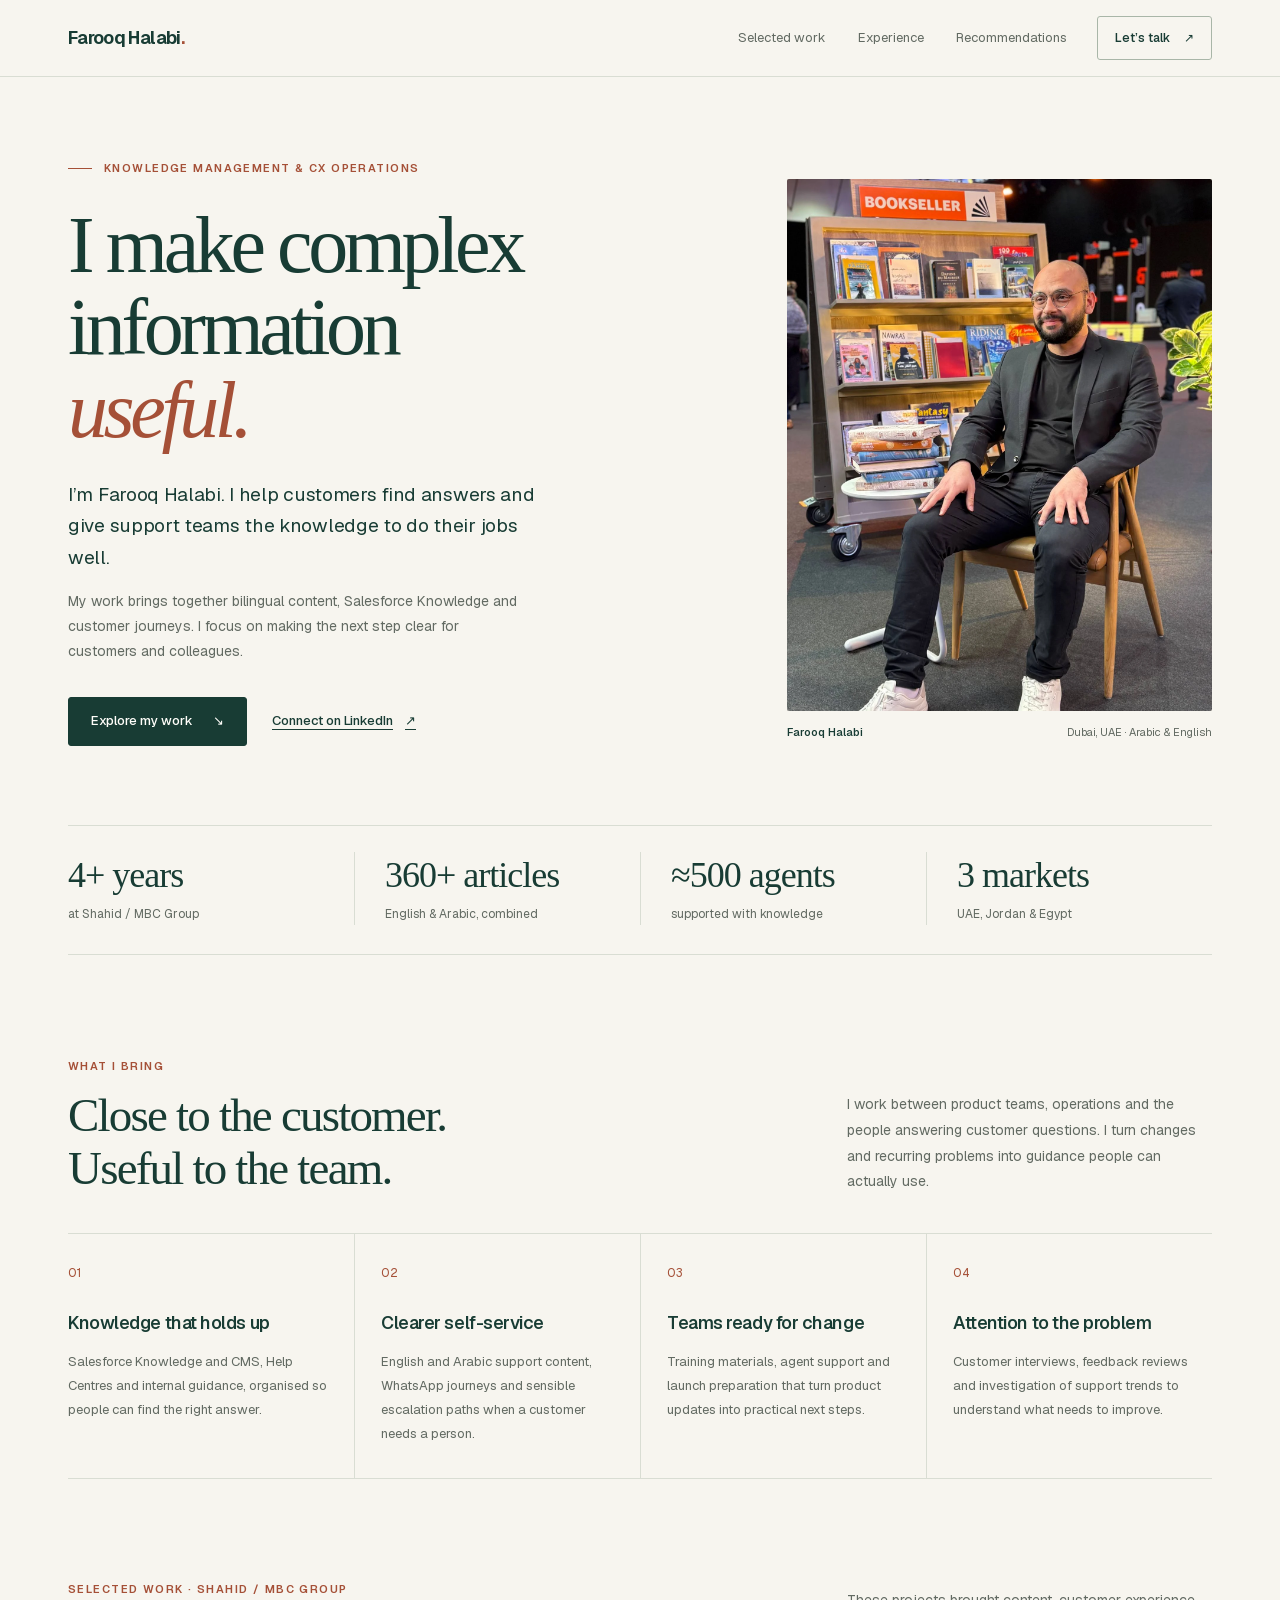
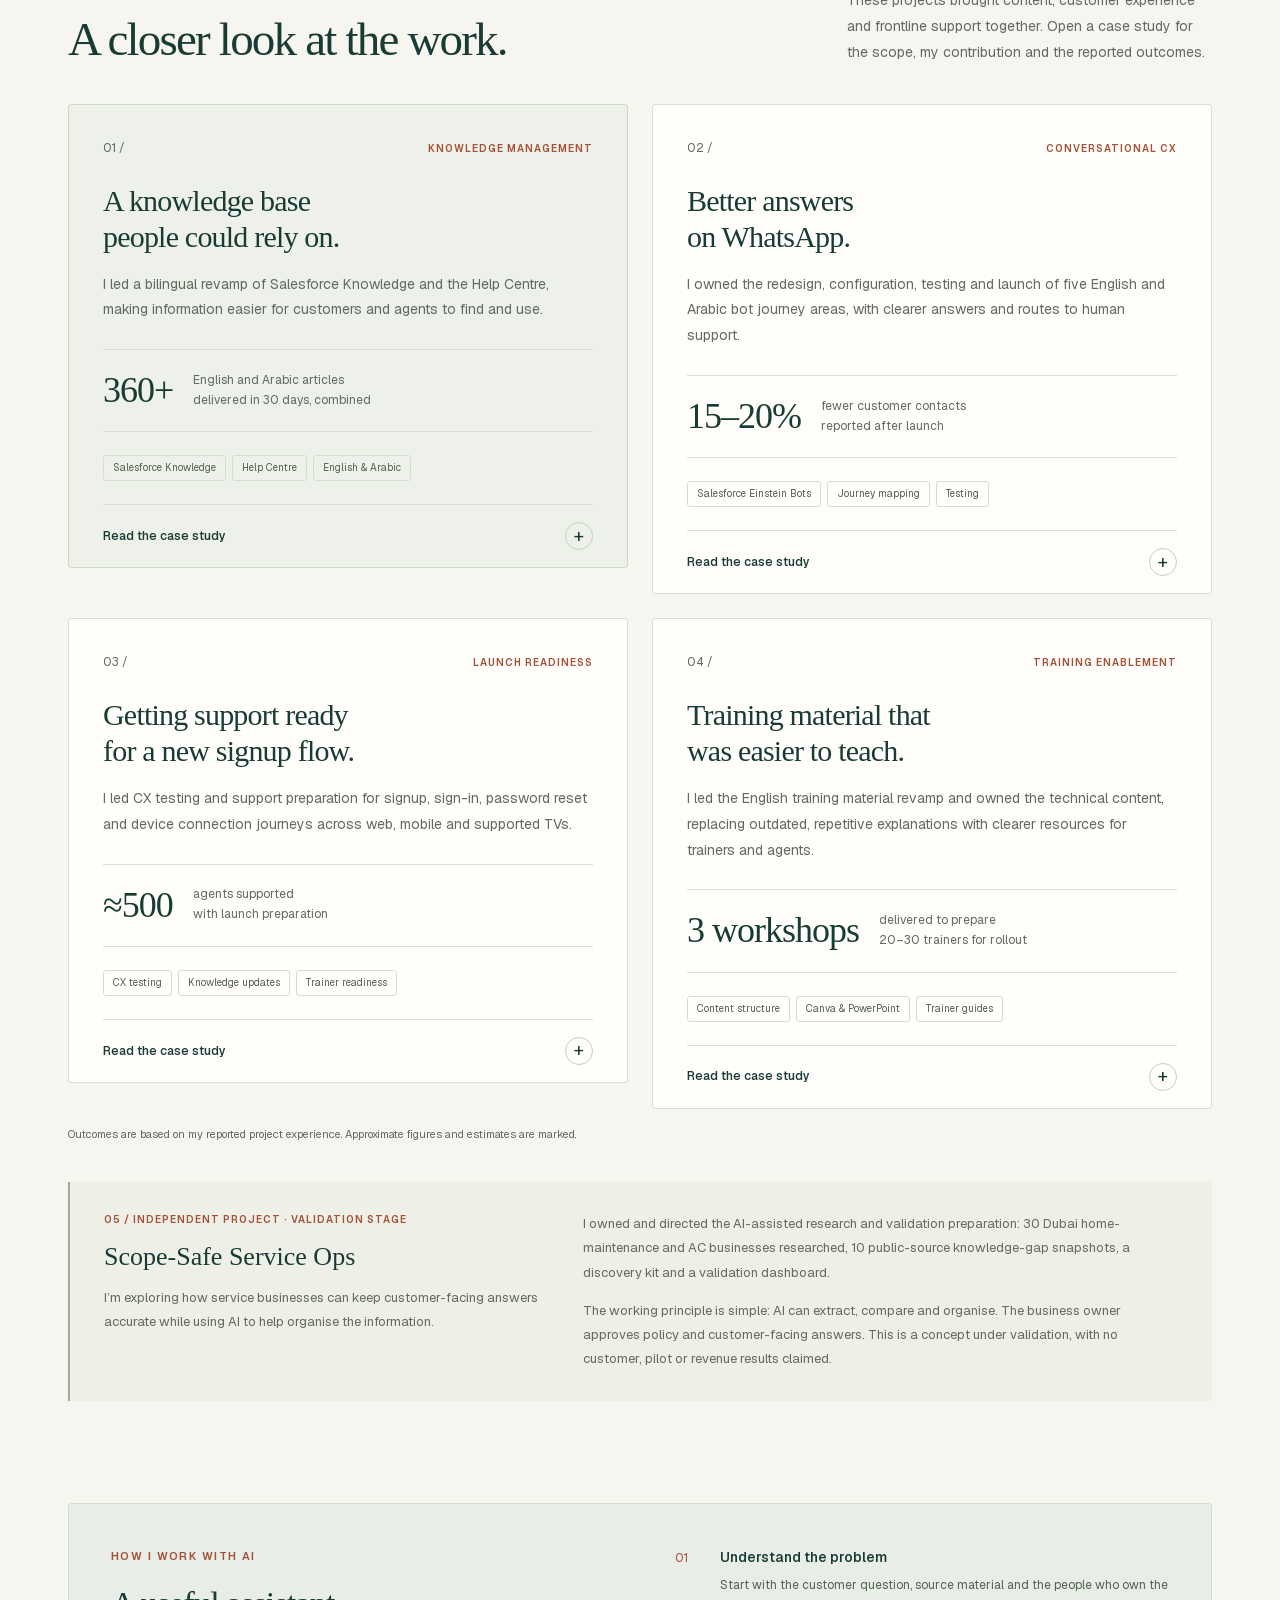
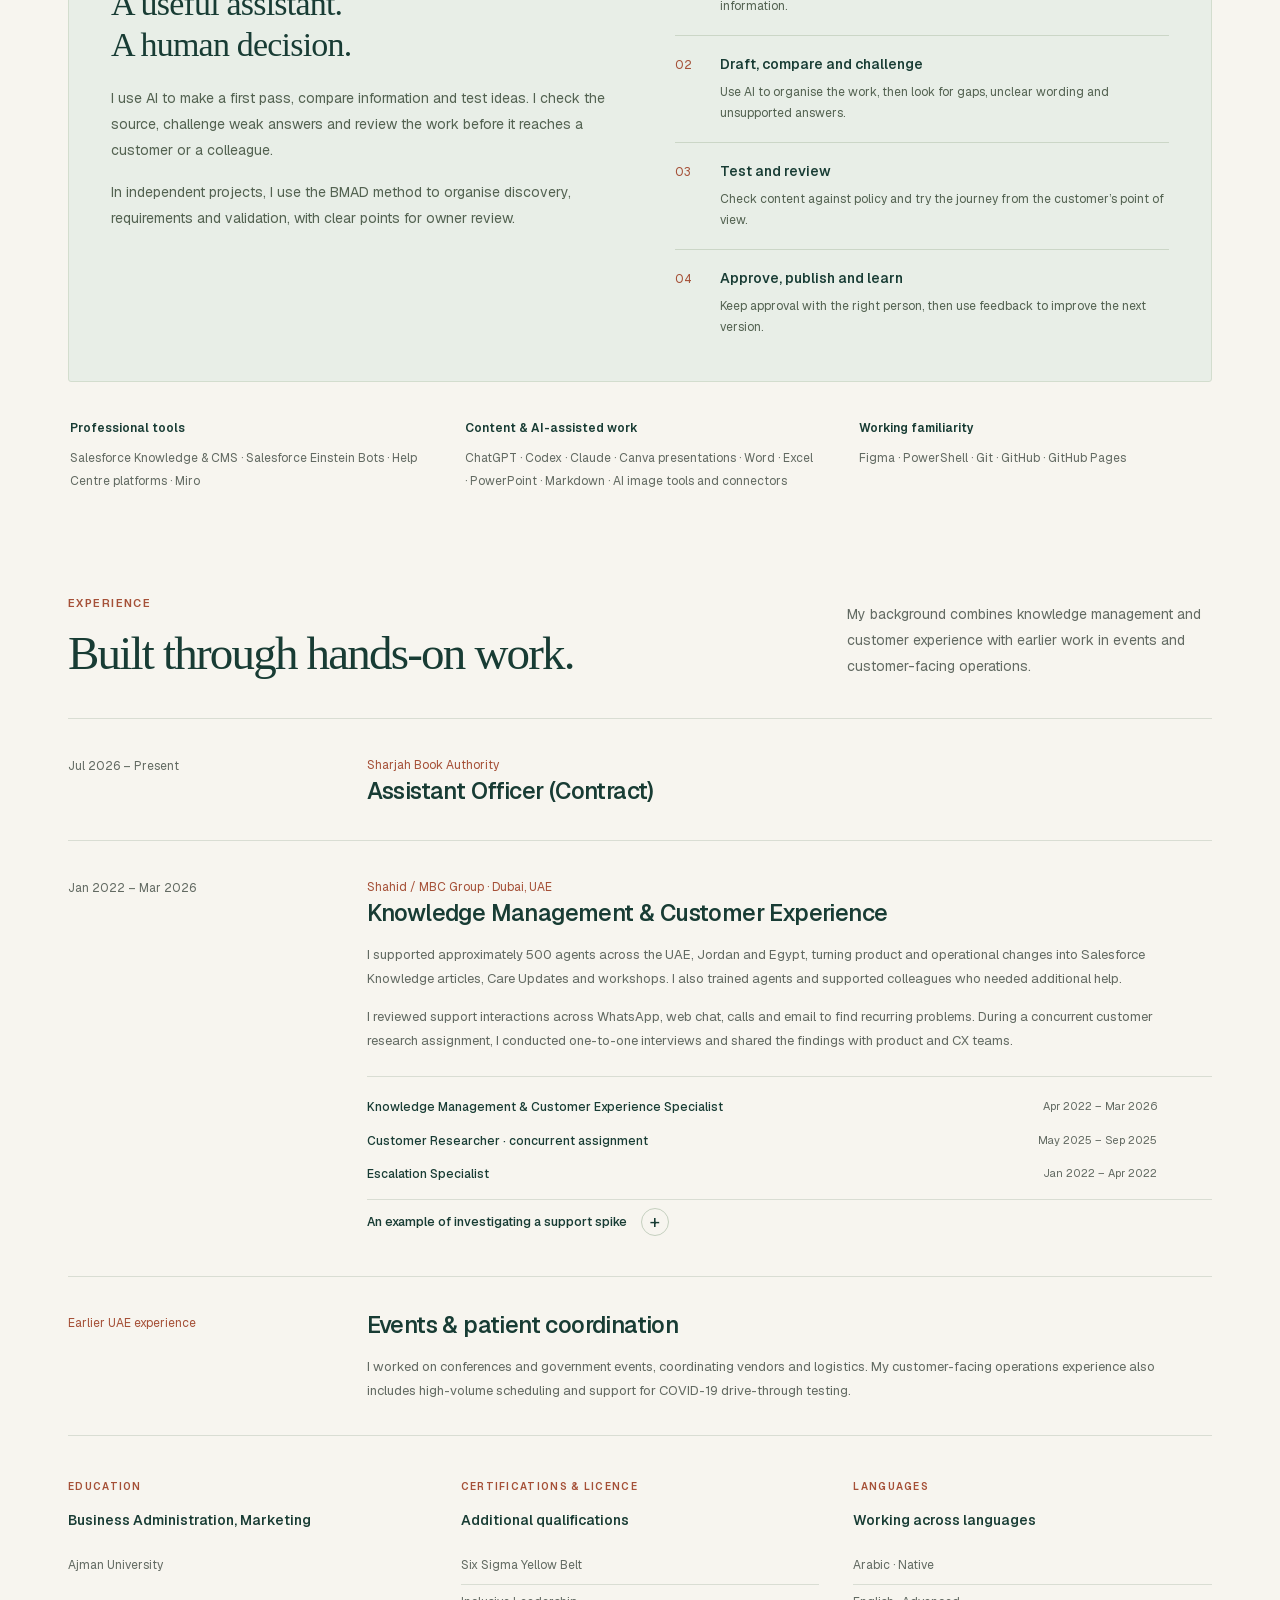
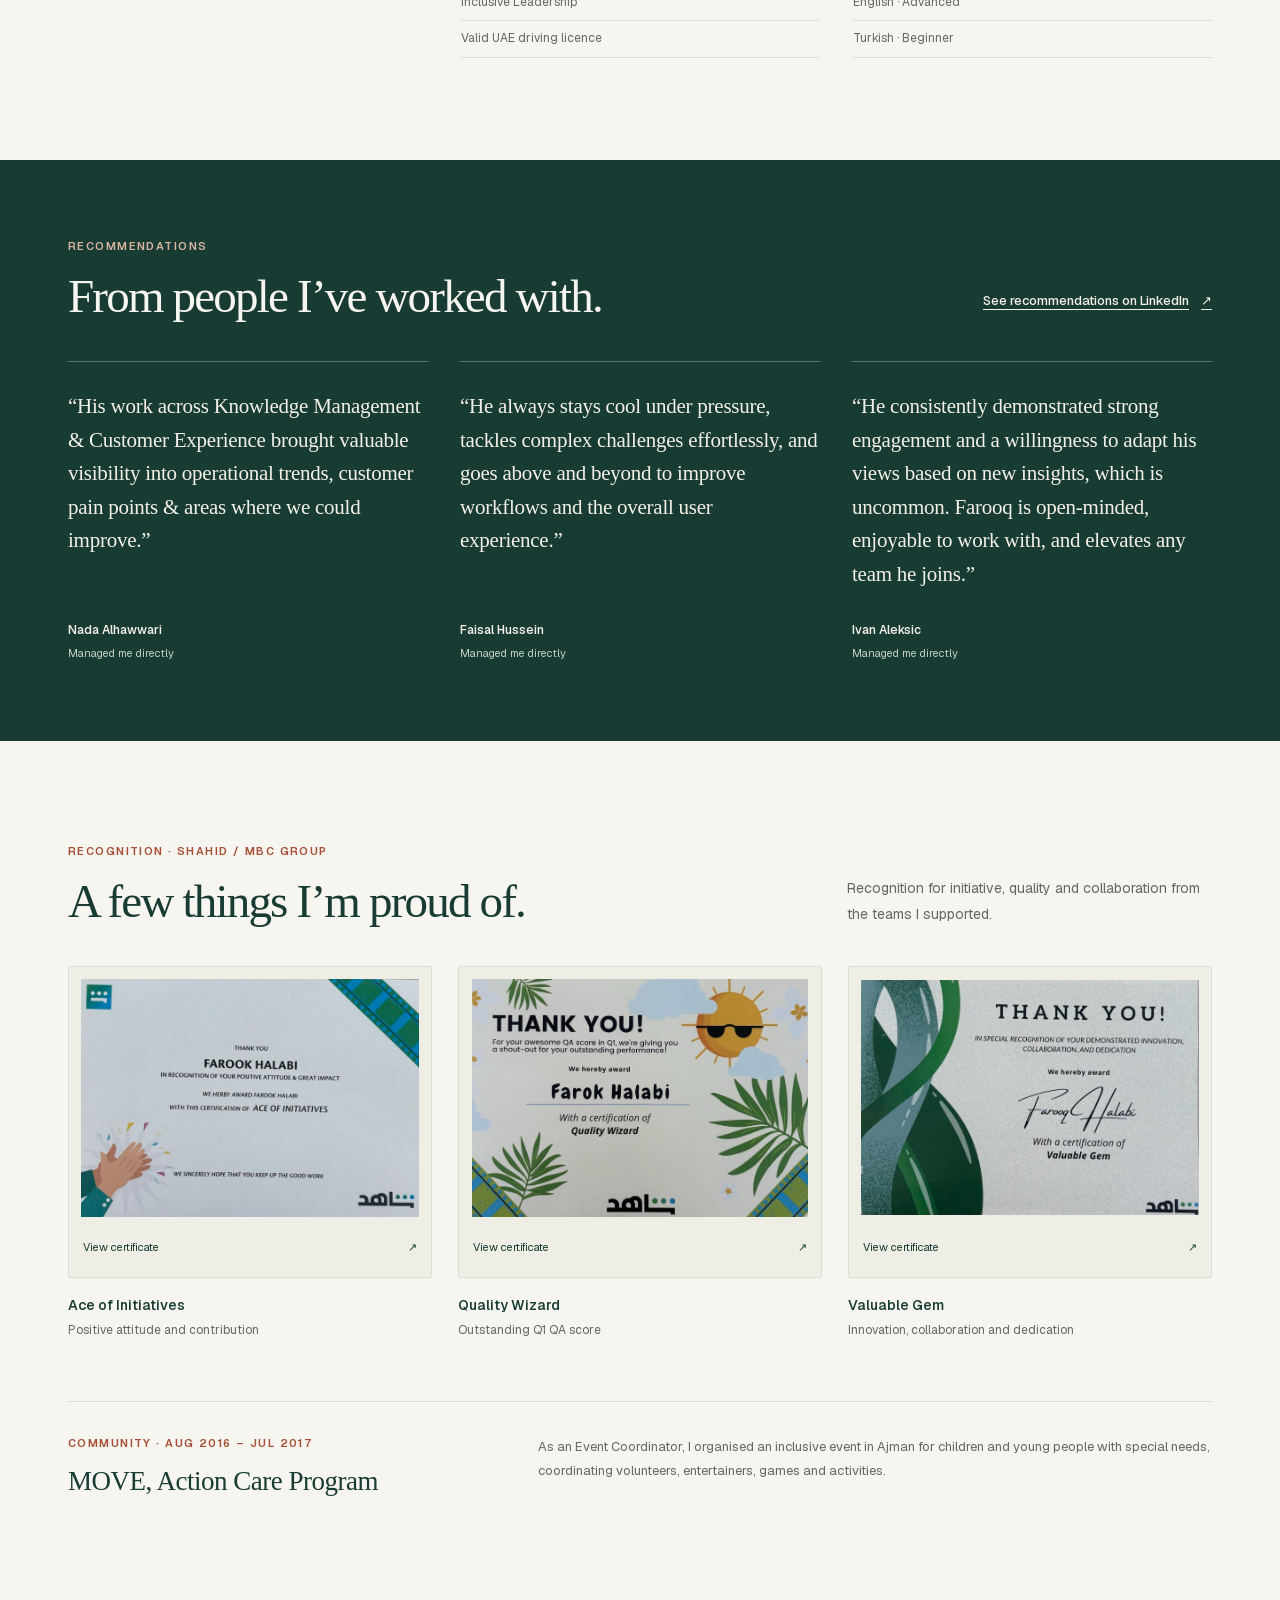
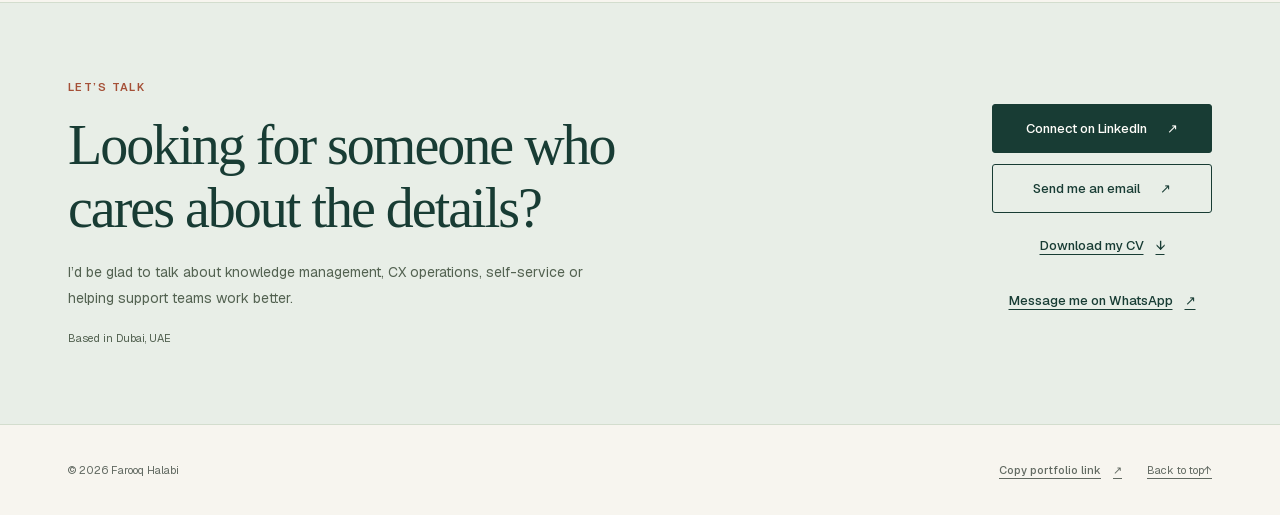
==== commit 3031fa5e: "Redesign portfolio with new portrait and clearer professional writing" ====
--- a/index.html
+++ b/index.html
@@ -3,482 +3,150 @@
 <head>
   <meta charset="utf-8">
   <meta name="viewport" content="width=device-width, initial-scale=1">
-  <meta name="theme-color" content="#0b0b0a">
-  <meta name="color-scheme" content="dark light">
-  <title>Farooq Halabi | Knowledge Management, CX Operations &amp; Applied AI</title>
-  <meta name="description" content="Portfolio of Farooq Halabi, a Knowledge Management and CX Operations specialist who uses human-governed AI to improve self-service, support knowledge, bot journeys and frontline readiness.">
+  <meta name="theme-color" content="#183c34">
+  <meta name="color-scheme" content="light">
+  <title>Farooq Halabi | Knowledge Management &amp; CX Operations</title>
+  <meta name="description" content="I'm Farooq Halabi. I help customers find answers and give support teams the knowledge to do their jobs well. Explore my work in knowledge management, self-service and CX operations.">
   <meta name="author" content="Farooq Halabi">
-  <meta name="keywords" content="Farooq Halabi, Knowledge Management, CX Operations, Customer Experience, Applied AI, Human-Governed AI, Salesforce Knowledge, Salesforce CMS, Dubai">
   <link rel="canonical" href="https://fahalabi.github.io/">
   <link rel="manifest" href="/site.webmanifest">
   <link rel="icon" href="/favicon-32.png" sizes="32x32" type="image/png">
   <link rel="apple-touch-icon" href="/apple-touch-icon.png" sizes="180x180" type="image/png">
   <link rel="preload" href="/assets/fonts/geist-sans.woff2" as="font" type="font/woff2" crossorigin>
-  <link rel="preload" href="/assets/fonts/geist-mono.woff2" as="font" type="font/woff2" crossorigin>
-  <link rel="preload" href="/assets/images/farooq-hero.webp" as="image" type="image/webp" fetchpriority="high">
+  <link rel="preload" href="/assets/images/farooq-portrait.webp" as="image" type="image/webp" fetchpriority="high">
   <link rel="stylesheet" href="/assets/css/styles.css">
-
   <meta property="og:type" content="profile">
-  <meta property="og:title" content="Farooq Halabi | Knowledge Management, CX Operations &amp; Applied AI">
-  <meta property="og:description" content="Human-governed AI, trusted knowledge, scalable self-service and stronger frontline readiness.">
+  <meta property="og:title" content="Farooq Halabi | Knowledge Management &amp; CX Operations">
+  <meta property="og:description" content="Clearer answers for customers. Useful knowledge for support teams. My work in knowledge management and customer experience.">
   <meta property="og:url" content="https://fahalabi.github.io/">
   <meta property="og:site_name" content="Farooq Halabi">
   <meta property="og:locale" content="en_AE">
-  <meta property="og:image" content="https://fahalabi.github.io/og.png">
-  <meta property="og:image:width" content="1730">
-  <meta property="og:image:height" content="909">
-  <meta property="og:image:alt" content="Farooq Halabi, Knowledge Management, CX Operations and Applied AI">
+  <meta property="og:image" content="https://fahalabi.github.io/assets/images/portfolio-social.png">
+  <meta property="og:image:width" content="1200">
+  <meta property="og:image:height" content="630">
+  <meta property="og:image:alt" content="Farooq Halabi, Knowledge Management and CX Operations, with his portrait beside a book display">
   <meta name="twitter:card" content="summary_large_image">
-  <meta name="twitter:title" content="Farooq Halabi | Knowledge Management, CX Operations &amp; Applied AI">
-  <meta name="twitter:description" content="Human-governed AI, trusted knowledge, scalable self-service and stronger frontline readiness.">
-  <meta name="twitter:image" content="https://fahalabi.github.io/og.png">
-
+  <meta name="twitter:title" content="Farooq Halabi | Knowledge Management &amp; CX Operations">
+  <meta name="twitter:description" content="Clearer answers for customers. Useful knowledge for support teams.">
+  <meta name="twitter:image" content="https://fahalabi.github.io/assets/images/portfolio-social.png">
   <script type="application/ld+json">
-  {
-    "@context": "https://schema.org",
-    "@type": "Person",
-    "name": "Farooq Halabi",
-    "url": "https://fahalabi.github.io/",
-    "image": "https://fahalabi.github.io/assets/images/farooq-hero.webp",
-    "email": "mailto:fahalabi@outlook.com",
-    "telephone": "+971563193957",
-    "address": {
-      "@type": "PostalAddress",
-      "addressLocality": "Dubai",
-      "addressCountry": "AE"
-    },
-    "jobTitle": "Knowledge Management and CX Operations Specialist",
-    "alumniOf": {
-      "@type": "CollegeOrUniversity",
-      "name": "Ajman University"
-    },
-    "knowsLanguage": ["Arabic", "English", "Turkish"],
-    "knowsAbout": [
-      "Knowledge Management",
-      "Customer Experience Operations",
-      "Human-Governed AI",
-      "Salesforce Knowledge",
-      "Salesforce CMS",
-      "Customer Self-Service",
-      "Bilingual Content",
-      "Training Enablement"
-    ],
-    "sameAs": ["https://www.linkedin.com/in/farooq-halabi-00536518b/"]
-  }
+  {"@context":"https://schema.org","@type":"Person","name":"Farooq Halabi","url":"https://fahalabi.github.io/","image":"https://fahalabi.github.io/assets/images/farooq-portrait.webp","jobTitle":"Knowledge Management and CX Operations Specialist","address":{"@type":"PostalAddress","addressLocality":"Dubai","addressCountry":"AE"},"alumniOf":{"@type":"CollegeOrUniversity","name":"Ajman University"},"knowsLanguage":["Arabic","English","Turkish"],"knowsAbout":["Knowledge Management","Customer Experience Operations","Salesforce Knowledge","Salesforce CMS","Customer Self-Service","Bilingual Content","Training Enablement"],"sameAs":["https://www.linkedin.com/in/farooq-halabi-00536518b/"]}
   </script>
 </head>
 <body>
   <a class="skip-link" href="#main-content">Skip to main content</a>
-  <div class="pointer-glow" aria-hidden="true"></div>
-  <div class="progress-rail" aria-hidden="true"><span></span></div>
-
-  <header class="site-header" data-header>
-    <a class="brand-mark" href="#top" aria-label="Farooq Halabi, back to top">FH<span>°</span></a>
-    <nav class="desktop-nav" aria-label="Primary navigation">
-      <a href="#work">Work</a>
-      <a href="#ai">Applied AI</a>
-      <a href="#experience">Experience</a>
-      <a href="#proof">Proof</a>
-      <a href="#contact">Contact</a>
-    </nav>
-    <div class="header-actions">
-      <button class="header-share" type="button" data-share>Share <span aria-hidden="true">↗</span></button>
-      <button class="menu-toggle" type="button" aria-expanded="false" aria-controls="mobile-menu" data-menu-toggle>
-        <span class="sr-only">Open navigation</span>
-        <span aria-hidden="true"></span>
-        <span aria-hidden="true"></span>
-      </button>
+  <header class="site-header"><div class="container header-inner">
+    <a class="wordmark" href="#top" aria-label="Farooq Halabi, back to top">Farooq Halabi<span aria-hidden="true">.</span></a>
+    <nav class="desktop-nav" aria-label="Main navigation"><a href="#work">Selected work</a><a href="#experience">Experience</a><a href="#proof">Recommendations</a></nav>
+    <a class="header-link" href="#contact">Let’s talk <span aria-hidden="true">↗</span></a>
+    <button class="menu-toggle" type="button" aria-expanded="false" aria-controls="mobile-menu" data-menu-toggle>Menu <span aria-hidden="true">+</span></button>
+    <nav class="mobile-menu" id="mobile-menu" aria-label="Mobile navigation" hidden><a href="#work">Selected work</a><a href="#ai">How I work</a><a href="#experience">Experience</a><a href="#proof">Recommendations</a><a href="#contact">Let’s talk</a></nav>
+  </div></header>
+  <main id="main-content" tabindex="-1">
+    <section class="hero container" id="top" aria-labelledby="hero-title">
+      <div class="hero-copy">
+        <p class="eyebrow">Knowledge Management &amp; CX Operations</p>
+        <h1 id="hero-title">I make complex<br>information<br><em>useful.</em></h1>
+        <p class="hero-intro">I’m Farooq Halabi. I help customers find answers and give support teams the knowledge to do their jobs well.</p>
+        <p class="hero-detail">My work brings together bilingual content, Salesforce Knowledge and customer journeys. I focus on making the next step clear for customers and colleagues.</p>
+        <div class="hero-actions"><a class="button button-primary" href="#work">Explore my work <span aria-hidden="true">↘</span></a><a class="text-link" href="https://www.linkedin.com/in/farooq-halabi-00536518b/" target="_blank" rel="noopener noreferrer">Connect on LinkedIn <span aria-hidden="true">↗</span></a></div>
+      </div>
+      <figure class="hero-portrait"><img src="/assets/images/farooq-portrait.webp" alt="Farooq Halabi seated beside a book display, wearing a black blazer and glasses" width="1440" height="2560" fetchpriority="high"><figcaption class="hero-caption"><span>Farooq Halabi</span><span>Dubai, UAE · Arabic &amp; English</span></figcaption></figure>
+    </section>
+    <div class="career-strip container" aria-label="Experience at a glance">
+      <div class="career-stat"><strong>4+ years</strong><span>at Shahid / MBC Group</span></div><div class="career-stat"><strong>360+ articles</strong><span>English &amp; Arabic, combined</span></div><div class="career-stat"><strong>≈500 agents</strong><span>supported with knowledge</span></div><div class="career-stat"><strong>3 markets</strong><span>UAE, Jordan &amp; Egypt</span></div>
     </div>
-    <nav class="mobile-menu" id="mobile-menu" aria-label="Mobile navigation" data-mobile-menu hidden>
-      <a href="#work">Work</a>
-      <a href="#ai">Applied AI</a>
-      <a href="#experience">Experience</a>
-      <a href="#proof">Proof</a>
-      <a href="#contact">Contact</a>
-    </nav>
-  </header>
-
-  <main id="main-content">
-    <section class="hero" id="top" aria-labelledby="hero-title">
-      <div class="hero-grid" aria-hidden="true"></div>
-      <div class="hero-copy">
-        <p class="eyebrow hero-eyebrow">Dubai, UAE <span>•</span> Knowledge Management × CX Operations × Applied AI</p>
-        <h1 id="hero-title">
-          <span class="name-line">Farooq</span>
-          <span class="name-line surname-line"><span>Halabi</span><span class="surname-bridge" aria-hidden="true"></span></span>
-        </h1>
-        <p class="hero-role">Knowledge Management &amp; CX Operations Specialist</p>
-        <p class="hero-statement">I use <em>human-governed AI</em> to turn complex information into trusted knowledge, scalable self-service and stronger frontline readiness.</p>
-        <div class="hero-actions">
-          <a class="primary-action" href="#work">Explore the work <span aria-hidden="true">→</span></a>
-          <a class="text-action" href="https://www.linkedin.com/in/farooq-halabi-00536518b/" target="_blank" rel="noopener noreferrer">Start a conversation <span aria-hidden="true">↗</span></a>
-        </div>
-      </div>
-      <figure class="hero-portrait">
-        <div class="portrait-frame">
-          <img src="/assets/images/farooq-hero.webp" alt="Portrait of Farooq Halabi in a warm studio setting" width="1122" height="1402" fetchpriority="high">
-          <div class="portrait-scan" aria-hidden="true"></div>
-        </div>
-        <figcaption>
-          <span>Knowledge management</span>
-          <span>CX operations</span>
-          <span>Applied AI</span>
-        </figcaption>
-      </figure>
-      <div class="hero-side-note" aria-hidden="true"><span>25.2048° N</span><span>55.2708° E</span></div>
-      <a class="scroll-cue" href="#signal" aria-label="Continue to professional positioning"><span>Meet the work</span><span aria-hidden="true">→</span></a>
-    </section>
-
-    <div class="signal-marquee" aria-label="Professional focus areas">
-      <div class="marquee-track">
-        <div class="marquee-set">
-          <span>Knowledge Management</span><i>×</i><span>CX Operations</span><i>×</i><span>Applied AI</span><i>×</i><span>Salesforce</span><i>×</i><span>Arabic + English</span><i>×</i>
-        </div>
-        <div class="marquee-set" aria-hidden="true">
-          <span>Knowledge Management</span><i>×</i><span>CX Operations</span><i>×</i><span>Applied AI</span><i>×</i><span>Salesforce</span><i>×</i><span>Arabic + English</span><i>×</i>
-        </div>
-      </div>
-    </div>
-
-    <section class="signal-section section-pad" id="signal" aria-labelledby="signal-title">
-      <div class="section-kicker" data-reveal>
-        <span>01 / The signal</span>
-        <span>Knowledge people can use</span>
-      </div>
-      <div class="signal-layout">
-        <h2 id="signal-title" data-reveal>Information only works when people can <span>find it, trust it and act on it.</span></h2>
-        <div class="signal-copy" data-reveal>
-          <p>I turn product changes, policies and recurring customer questions into clear knowledge for customers and frontline teams.</p>
-          <p class="clarity-line">Human-governed AI helps me research, structure and test the work faster. I still own the facts, policy checks and final approval.</p>
-        </div>
-      </div>
-      <div class="proof-grid" aria-label="Career evidence">
-        <article class="proof-stat" data-reveal><strong>4+</strong><span>years in Knowledge Management and CX Operations</span></article>
-        <article class="proof-stat" data-reveal><strong>360+</strong><span>English and Arabic articles delivered in a 30-day revamp</span></article>
-        <article class="proof-stat" data-reveal><strong>≈500</strong><span>agents supported, with launch readiness for 20-30 trainers</span></article>
-        <article class="proof-stat" data-reveal><strong>3</strong><span>markets supported across the UAE, Jordan and Egypt</span></article>
+    <section class="section container" id="about" aria-labelledby="about-title">
+      <div class="section-heading"><div><p class="eyebrow">What I bring</p><h2 id="about-title">Close to the customer.<br>Useful to the team.</h2></div><p>I work between product teams, operations and the people answering customer questions. I turn changes and recurring problems into guidance people can actually use.</p></div>
+      <div class="expertise-grid">
+        <article class="expertise-card"><span class="card-index">01</span><h3>Knowledge that holds up</h3><p>Salesforce Knowledge and CMS, Help Centres and internal guidance, organised so people can find the right answer.</p></article>
+        <article class="expertise-card"><span class="card-index">02</span><h3>Clearer self-service</h3><p>English and Arabic support content, WhatsApp journeys and sensible escalation paths when a customer needs a person.</p></article>
+        <article class="expertise-card"><span class="card-index">03</span><h3>Teams ready for change</h3><p>Training materials, agent support and launch preparation that turn product updates into practical next steps.</p></article>
+        <article class="expertise-card"><span class="card-index">04</span><h3>Attention to the problem</h3><p>Customer interviews, feedback reviews and investigation of support trends to understand what needs to improve.</p></article>
       </div>
     </section>
-
-    <section class="work-section section-pad" id="work" aria-labelledby="work-title">
-      <div class="section-kicker section-kicker-light" data-reveal>
-        <span>02 / Selected work</span>
-        <span>Methods, results and judgment</span>
-      </div>
-      <div class="work-intro">
-        <h2 id="work-title" data-reveal>Work that made the answer <em>clearer.</em></h2>
-        <p data-reveal>These projects show how I connect knowledge, customer journeys, training and AI. Measured results, estimates and validation-stage work are labelled clearly.</p>
-      </div>
-
-      <div class="project-stack">
-        <article class="project-card project-card-orange" data-reveal>
-          <header class="project-header">
-            <p class="project-number">01</p>
-            <div>
-              <p class="project-label">MBC Shahid • Knowledge systems</p>
-              <h3>Salesforce Knowledge Base and Help Centre revamp</h3>
-            </div>
-          </header>
-          <p class="project-lead">Led a bilingual revamp that made customer and agent knowledge easier to find, maintain and use.</p>
-          <div class="project-method">
-            <div><span>Scope</span><p>Rebuilt taxonomy, search, navigation, article structure, case links, escalation paths and feedback collection across customer-facing and internal content.</p></div>
-            <div><span>How AI helped</span><p>Used large language models and Salesforce Einstein tools to find missing topics, group intents, draft and simplify articles, create metadata and compare versions.</p></div>
-            <div><span>Human ownership</span><p>Checked every AI-assisted draft against policy and source documentation, approved the structure, polished the content and controlled publishing.</p></div>
-          </div>
-          <ul class="result-grid">
-            <li><strong>360+</strong><span>English and Arabic articles delivered in 30 days*</span></li>
-            <li><strong>150</strong><span>estimated hours saved</span></li>
-            <li><strong>Daily → monthly</strong><span>agent knowledge emails fell to about one per month</span></li>
-            <li><strong>Monthly → 0-1/Q</strong><span>knowledge-related DSAT disputes</span></li>
-          </ul>
-          <p class="evidence-note">*The 360+ figure combines English and Arabic articles.</p>
+    <section class="section container" id="work" aria-labelledby="work-title">
+      <div class="section-heading"><div><p class="eyebrow">Selected work · Shahid / MBC Group</p><h2 id="work-title">A closer look at the work.</h2></div><p>These projects brought content, customer experience and frontline support together. Open a case study for the scope, my contribution and the reported outcomes.</p></div>
+      <div class="project-grid">
+        <article class="project-card featured">
+          <div class="project-topline"><span class="project-index">01 /</span><span class="project-category">Knowledge management</span></div><h3>A knowledge base people could rely on.</h3><p class="project-intro">I led a bilingual revamp of Salesforce Knowledge and the Help Centre, making information easier for customers and agents to find and use.</p>
+          <div class="project-metric"><strong>360+</strong><span>English and Arabic articles<br>delivered in 30 days, combined</span></div><div class="project-tags"><span>Salesforce Knowledge</span><span>Help Centre</span><span>English &amp; Arabic</span></div>
+          <details class="project-details"><summary><span class="details-label">Read the case study</span><span class="details-icon" aria-hidden="true">+</span></summary><div class="case-body">
+            <h4>The work</h4><p>I reworked the taxonomy, search, navigation and article structure. I also updated case links, escalation guidance and the way we collected feedback across customer-facing and internal content.</p>
+            <h4>My contribution</h4><p>I used AI and Salesforce Einstein tools to identify missing topics, group questions and prepare drafts and metadata. I checked the content against policy and source documentation, refined the wording and controlled publishing.</p>
+            <h4>Reported outcomes</h4><ul class="project-points"><li>360+ articles across English and Arabic delivered in 30 days.</li><li>An estimated 150 hours saved.</li><li>Agent knowledge emails fell from daily to about one per month.</li><li>Knowledge-related DSAT disputes fell from monthly to 0–1 per quarter.</li></ul>
+          </div></details>
         </article>
-
-        <article class="project-card project-card-green" data-reveal>
-          <header class="project-header">
-            <p class="project-number">02</p>
-            <div>
-              <p class="project-label">MBC Shahid • Conversational CX</p>
-              <h3>WhatsApp bot journey revamp</h3>
-            </div>
-          </header>
-          <p class="project-lead">Owned the AI-assisted redesign, testing, configuration and launch of five major English and Arabic journey areas.</p>
-          <div class="project-method">
-            <div><span>Scope</span><p>Mapped customer intents, built decision paths, wrote clearer responses, defined escalation routes and tested edge cases across five journey areas.</p></div>
-            <div><span>How AI helped</span><p>Used general-purpose LLMs, Salesforce Einstein Bots and Miro to analyse questions, organise intents, draft flow logic and build test scenarios.</p></div>
-            <div><span>Human ownership</span><p>Reviewed every output before use. Arabic content stayed under human review throughout design, testing and launch.</p></div>
-          </div>
-          <ul class="result-grid">
-            <li><strong>15-20%</strong><span>reduction in customer contacts</span></li>
-            <li><strong>10%</strong><span>fewer repeated questions</span></li>
-            <li><strong>15% → 25%</strong><span>self-service CSAT improvement</span></li>
-            <li><strong>5</strong><span>major English and Arabic journey areas launched</span></li>
-          </ul>
+        <article class="project-card">
+          <div class="project-topline"><span class="project-index">02 /</span><span class="project-category">Conversational CX</span></div><h3>Better answers on WhatsApp.</h3><p class="project-intro">I owned the redesign, configuration, testing and launch of five English and Arabic bot journey areas, with clearer answers and routes to human support.</p>
+          <div class="project-metric"><strong>15–20%</strong><span>fewer customer contacts<br>reported after launch</span></div><div class="project-tags"><span>Salesforce Einstein Bots</span><span>Journey mapping</span><span>Testing</span></div>
+          <details class="project-details"><summary><span class="details-label">Read the case study</span><span class="details-icon" aria-hidden="true">+</span></summary><div class="case-body">
+            <h4>The work</h4><p>I mapped customer intents, wrote responses and decision paths, defined escalation routes and tested edge cases across five major journey areas.</p>
+            <h4>My contribution</h4><p>I worked with Salesforce Einstein Bots and Miro, using AI to help organise questions, draft flow logic and prepare test scenarios. I reviewed the outputs before use, including the Arabic content throughout testing and launch.</p>
+            <h4>Reported outcomes after launch</h4><ul class="project-points"><li>Customer contacts fell by 15–20%.</li><li>Repeated questions fell by 10%.</li><li>Self-service CSAT rose from 15% to 25%.</li><li>Five major journey areas launched in English and Arabic.</li></ul>
+          </div></details>
         </article>
-
-        <article class="project-card project-card-blue" data-reveal>
-          <header class="project-header">
-            <p class="project-number">03</p>
-            <div>
-              <p class="project-label">MBC Shahid • CX testing and launch readiness</p>
-              <h3>New Signup Flow launch readiness</h3>
-            </div>
-          </header>
-          <p class="project-lead">Led CX testing and launch readiness for signup, sign-in, password reset and device connection journeys.</p>
-          <div class="project-method">
-            <div><span>Scope</span><p>Tested journeys across iOS, Android, web and supported TV environments, then prepared bilingual knowledge, Care Updates, updated visuals and training content.</p></div>
-            <div><span>How AI helped</span><p>Used LLMs to build test scenarios, identify edge cases, analyse pain points, draft issue reports and locate Knowledge Base content that needed updates.</p></div>
-            <div><span>Human ownership</span><p>Manually tested the journeys, confirmed customer pain points and reviewed every AI output before it reached agents or trainers.</p></div>
-          </div>
-          <ul class="result-grid">
-            <li><strong>≈500</strong><span>agents supported for launch readiness</span></li>
-            <li><strong>20-30</strong><span>trainers prepared across three markets</span></li>
-            <li><strong>0</strong><span>duplicate accounts possible after product controls</span></li>
-            <li><strong>Rare</strong><span>password-reset and wrong-username case tags after launch</span></li>
-          </ul>
+        <article class="project-card">
+          <div class="project-topline"><span class="project-index">03 /</span><span class="project-category">Launch readiness</span></div><h3>Getting support ready for a new signup flow.</h3><p class="project-intro">I led CX testing and support preparation for signup, sign-in, password reset and device connection journeys across web, mobile and supported TVs.</p>
+          <div class="project-metric"><strong>≈500</strong><span>agents supported<br>with launch preparation</span></div><div class="project-tags"><span>CX testing</span><span>Knowledge updates</span><span>Trainer readiness</span></div>
+          <details class="project-details"><summary><span class="details-label">Read the case study</span><span class="details-icon" aria-hidden="true">+</span></summary><div class="case-body">
+            <h4>The work</h4><p>I tested journeys on iOS, Android, web and supported TV environments, then prepared bilingual knowledge, Care Updates, updated visuals and training content.</p>
+            <h4>My contribution</h4><p>I used AI to help prepare test scenarios, consider edge cases and identify content needing updates. I manually tested the journeys, checked the customer pain points and reviewed the material before it went to agents and trainers.</p>
+            <h4>Reported outcomes</h4><ul class="project-points"><li>Approximately 500 agents supported and 20–30 trainers prepared across three markets.</li><li>Product controls prevented duplicate accounts.</li><li>Password-reset and wrong-username case tags became rare after launch.</li></ul>
+          </div></details>
         </article>
-
-        <article class="project-card project-card-paper" data-reveal>
-          <header class="project-header">
-            <p class="project-number">04</p>
-            <div>
-              <p class="project-label">MBC Shahid • Training enablement</p>
-              <h3>Training material revamp</h3>
-            </div>
-          </header>
-          <p class="project-lead">Led the English training material revamp and owned the technical content workstream.</p>
-          <div class="project-method">
-            <div><span>Scope</span><p>Reworked content that was outdated, repetitive, too technical and visually weak. Prepared onboarding content, trainer guides, assessments, exercises and quick-reference resources.</p></div>
-            <div><span>How AI helped</span><p>Used LLMs, Canva and PowerPoint to audit the old material, rebuild the structure, simplify technical information and check consistency.</p></div>
-            <div><span>Human ownership</span><p>Checked AI-generated content word by word and coordinated reviews with internal and vendor QA teams before final approval.</p></div>
-          </div>
-          <ul class="result-grid">
-            <li><strong>3</strong><span>trainer workshops delivered</span></li>
-            <li><strong>20-30</strong><span>trainers prepared for rollout</span></li>
-            <li><strong>All locations</strong><span>material rolled out across vendors and operational sites</span></li>
-          </ul>
-        </article>
-
-        <article class="project-card project-card-outline" data-reveal>
-          <header class="project-header">
-            <p class="project-number">05</p>
-            <div>
-              <p class="project-label">Independent project • Validation stage</p>
-              <h3>Scope-Safe Service Ops and AI Knowledge Base Validation</h3>
-            </div>
-          </header>
-          <p class="project-lead">Developed a service concept for controlling customer-facing operational answers without handing policy decisions to AI.</p>
-          <div class="project-method">
-            <div><span>Model</span><p>AI can extract, compare, organise and route information. Business owners keep authority over policy, approval and escalation.</p></div>
-            <div><span>Tools</span><p>Used BMAD, Codex, ChatGPT, Claude and terminal workflows to build the research, discovery and validation system.</p></div>
-            <div><span>Evidence boundary</span><p>Concept and validation assets are complete. No customer, revenue, pilot or commercial outcome is claimed.</p></div>
-          </div>
-          <ul class="result-grid">
-            <li><strong>30</strong><span>Dubai home-maintenance and AC SMEs researched</span></li>
-            <li><strong>10</strong><span>public-source Knowledge-Leak Snapshots produced</span></li>
-            <li><strong>Complete</strong><span>customer-discovery kit and controlled outreach system</span></li>
-            <li><strong>Built</strong><span>validation dashboard and evidence gates</span></li>
-          </ul>
+        <article class="project-card">
+          <div class="project-topline"><span class="project-index">04 /</span><span class="project-category">Training enablement</span></div><h3>Training material that was easier to teach.</h3><p class="project-intro">I led the English training material revamp and owned the technical content, replacing outdated, repetitive explanations with clearer resources for trainers and agents.</p>
+          <div class="project-metric"><strong>3 workshops</strong><span>delivered to prepare<br>20–30 trainers for rollout</span></div><div class="project-tags"><span>Content structure</span><span>Canva &amp; PowerPoint</span><span>Trainer guides</span></div>
+          <details class="project-details"><summary><span class="details-label">Read the case study</span><span class="details-icon" aria-hidden="true">+</span></summary><div class="case-body">
+            <h4>The work</h4><p>I reworked onboarding content, trainer guides and assessments, along with exercises and quick-reference resources. The aim was to make technical information easier to explain and apply.</p>
+            <h4>My contribution</h4><p>I used AI, Canva and PowerPoint to audit the old material, organise the content and check consistency. I reviewed the wording closely and coordinated reviews with internal and vendor QA teams before approval.</p>
+            <h4>Reported outcomes</h4><ul class="project-points"><li>Three trainer workshops delivered.</li><li>20–30 trainers prepared for rollout.</li><li>Updated material rolled out across vendors and operational sites.</li></ul>
+          </div></details>
         </article>
       </div>
+      <p class="evidence-note">Outcomes are based on my reported project experience. Approximate figures and estimates are marked.</p>
+      <article class="independent-project"><div><p class="project-category">05 / Independent project · Validation stage</p><h3>Scope-Safe Service Ops</h3><p>I’m exploring how service businesses can keep customer-facing answers accurate while using AI to help organise the information.</p></div><div><p>I owned and directed the AI-assisted research and validation preparation: 30 Dubai home-maintenance and AC businesses researched, 10 public-source knowledge-gap snapshots, a discovery kit and a validation dashboard.</p><p>The working principle is simple: AI can extract, compare and organise. The business owner approves policy and customer-facing answers. This is a concept under validation, with no customer, pilot or revenue results claimed.</p></div></article>
     </section>
-
-    <section class="ai-section section-pad" id="ai" aria-labelledby="ai-title">
-      <div class="ai-orbit orbit-one" aria-hidden="true"></div>
-      <div class="ai-orbit orbit-two" aria-hidden="true"></div>
-      <div class="section-kicker" data-reveal><span>03 / Applied AI</span><span>Use the model. Keep the judgment.</span></div>
-      <div class="ai-heading">
-        <h2 id="ai-title" data-reveal>AI speeds up the work. <span>People still own the decision.</span></h2>
-        <p data-reveal>I use AI to research, structure, compare, draft and test knowledge and CX work. I challenge weak outputs, check them against source material and take responsibility for what gets published.</p>
+    <section class="section container" id="ai" aria-labelledby="ai-title">
+      <div class="approach-panel"><div class="approach-copy"><p class="eyebrow">How I work with AI</p><h2 id="ai-title">A useful assistant.<br>A human decision.</h2><p>I use AI to make a first pass, compare information and test ideas. I check the source, challenge weak answers and review the work before it reaches a customer or a colleague.</p><p>In independent projects, I use the BMAD method to organise discovery, requirements and validation, with clear points for owner review.</p></div>
+        <ol class="workflow-list"><li><span class="step-number">01</span><div><h3>Understand the problem</h3><p>Start with the customer question, source material and the people who own the information.</p></div></li><li><span class="step-number">02</span><div><h3>Draft, compare and challenge</h3><p>Use AI to organise the work, then look for gaps, unclear wording and unsupported answers.</p></div></li><li><span class="step-number">03</span><div><h3>Test and review</h3><p>Check content against policy and try the journey from the customer’s point of view.</p></div></li><li><span class="step-number">04</span><div><h3>Approve, publish and learn</h3><p>Keep approval with the right person, then use feedback to improve the next version.</p></div></li></ol>
       </div>
-
-      <ol class="ai-workflow" aria-label="Human-governed AI workflow" data-reveal>
-        <li><span>01</span>Research</li>
-        <li><span>02</span>Structure</li>
-        <li><span>03</span>Challenge</li>
-        <li><span>04</span>Validate</li>
-        <li><span>05</span>Approve</li>
-        <li><span>06</span>Publish</li>
-      </ol>
-
-      <div class="bmad-card" data-reveal>
-        <div>
-          <p class="micro-label">Advanced BMAD Method Practitioner</p>
-          <h3>AI Product Discovery and Workflow Design</h3>
-        </div>
-        <p>I use BMAD to keep discovery, research, decisions, implementation preparation and validation separate, with approval gates before work moves forward.</p>
+      <div class="tool-groups"><div class="tool-group"><h3>Professional tools</h3><p>Salesforce Knowledge &amp; CMS · Salesforce Einstein Bots · Help Centre platforms · Miro</p></div><div class="tool-group"><h3>Content &amp; AI-assisted work</h3><p>ChatGPT · Codex · Claude · Canva presentations · Word · Excel · PowerPoint · Markdown · AI image tools and connectors</p></div><div class="tool-group"><h3>Working familiarity</h3><p>Figma · PowerShell · Git · GitHub · GitHub Pages</p></div></div>
+    </section>
+    <section class="section container" id="experience" aria-labelledby="experience-title">
+      <div class="section-heading"><div><p class="eyebrow">Experience</p><h2 id="experience-title">Built through hands-on work.</h2></div><p>My background combines knowledge management and customer experience with earlier work in events and customer-facing operations.</p></div>
+      <div class="experience-list">
+        <article class="experience-row"><time>Jul 2026 – Present</time><div><p class="role-label">Sharjah Book Authority</p><h3>Assistant Officer <span>(Contract)</span></h3></div></article>
+        <article class="experience-row"><time>Jan 2022 – Mar 2026</time><div><p class="role-label">Shahid / MBC Group · Dubai, UAE</p><h3>Knowledge Management &amp; Customer Experience</h3><p>I supported approximately 500 agents across the UAE, Jordan and Egypt, turning product and operational changes into Salesforce Knowledge articles, Care Updates and workshops. I also trained agents and supported colleagues who needed additional help.</p><p>I reviewed support interactions across WhatsApp, web chat, calls and email to find recurring problems. During a concurrent customer research assignment, I conducted one-to-one interviews and shared the findings with product and CX teams.</p><div class="role-history"><p><strong>Knowledge Management &amp; Customer Experience Specialist</strong><span>Apr 2022 – Mar 2026</span></p><p><strong>Customer Researcher · concurrent assignment</strong><span>May 2025 – Sep 2025</span></p><p><strong>Escalation Specialist</strong><span>Jan 2022 – Apr 2022</span></p></div><details class="project-details experience-detail"><summary><span class="details-label">An example of investigating a support spike</span><span class="details-icon" aria-hidden="true">+</span></summary><div class="case-body"><p>I traced an approximately 1,600% spike, reaching around 500 cases, to an LG webOS disconnection issue. I coordinated the evidence and escalation through Technical Support until LG resolved the problem.</p></div></details></div></article>
+        <article class="experience-row"><span class="role-label">Earlier UAE experience</span><div><h3>Events &amp; patient coordination</h3><p>I worked on conferences and government events, coordinating vendors and logistics. My customer-facing operations experience also includes high-volume scheduling and support for COVID-19 drive-through testing.</p></div></article>
       </div>
-
-      <div class="tools-heading" data-reveal>
-        <h3>The tools behind the work</h3>
-        <p>Grouped by how I actually use them.</p>
+      <div class="credentials-grid"><article class="credential-card"><p class="eyebrow">Education</p><h3>Business Administration, Marketing</h3><p>Ajman University</p></article><article class="credential-card"><p class="eyebrow">Certifications &amp; licence</p><h3>Additional qualifications</h3><ul><li>Six Sigma Yellow Belt</li><li>Inclusive Leadership</li><li>Valid UAE driving licence</li></ul></article><article class="credential-card"><p class="eyebrow">Languages</p><h3>Working across languages</h3><ul><li>Arabic · Native</li><li>English · Advanced</li><li>Turkish · Beginner</li></ul></article></div>
+    </section>
+    <section class="recommendations-section" id="proof" aria-labelledby="proof-title"><div class="container">
+      <div class="section-heading"><div><p class="eyebrow">Recommendations</p><h2 id="proof-title">From people I’ve worked with.</h2></div><a class="text-link" href="https://www.linkedin.com/in/farooq-halabi-00536518b/" target="_blank" rel="noopener noreferrer">See recommendations on LinkedIn <span aria-hidden="true">↗</span></a></div>
+      <div class="recommendation-grid">
+        <figure class="quote-card"><blockquote>“His work across Knowledge Management &amp; Customer Experience brought valuable visibility into operational trends, customer pain points &amp; areas where we could improve.”</blockquote><figcaption><strong>Nada Alhawwari</strong><span>Managed me directly</span></figcaption></figure>
+        <figure class="quote-card"><blockquote>“He always stays cool under pressure, tackles complex challenges effortlessly, and goes above and beyond to improve workflows and the overall user experience.”</blockquote><figcaption><strong>Faisal Hussein</strong><span>Managed me directly</span></figcaption></figure>
+        <figure class="quote-card"><blockquote>“He consistently demonstrated strong engagement and a willingness to adapt his views based on new insights, which is uncommon. Farooq is open-minded, enjoyable to work with, and elevates any team he joins.”</blockquote><figcaption><strong>Ivan Aleksic</strong><span>Managed me directly</span></figcaption></figure>
       </div>
-      <div class="tools-grid">
-        <article data-reveal>
-          <p class="micro-label">Knowledge and CX</p>
-          <ul><li>Salesforce Knowledge</li><li>Salesforce CMS</li><li>Salesforce Einstein Bots</li><li>Help Centre platforms</li><li>WhatsApp journey design</li><li>Miro</li></ul>
-        </article>
-        <article data-reveal>
-          <p class="micro-label">AI and content</p>
-          <ul><li>ChatGPT</li><li>OpenAI Codex</li><li>Claude terminal workflows</li><li>AI plugins, skills, connectors and MCP tools</li><li>AI image generation and editing</li><li>Markdown</li></ul>
-        </article>
-        <article data-reveal>
-          <p class="micro-label">Content and business</p>
-          <ul><li>Canva Presentation Design Expert</li><li>Microsoft Word</li><li>Microsoft Excel</li><li>Microsoft PowerPoint</li></ul>
-        </article>
-        <article data-reveal>
-          <p class="micro-label">Working familiarity</p>
-          <ul><li>Figma</li><li>PowerShell</li><li>Git</li><li>GitHub</li><li>GitHub Pages</li></ul>
-        </article>
+    </div></section>
+    <section class="section container" id="recognition" aria-labelledby="recognition-title">
+      <div class="section-heading"><div><p class="eyebrow">Recognition · Shahid / MBC Group</p><h2 id="recognition-title">A few things I’m proud of.</h2></div><p>Recognition for initiative, quality and collaboration from the teams I supported.</p></div>
+      <div class="awards-grid">
+        <article class="award-card"><button type="button" class="award-open" data-award-src="/assets/images/recognition/ace-of-initiatives.png" data-award-title="Ace of Initiatives" aria-label="View Ace of Initiatives certificate"><img src="/assets/images/recognition/ace-of-initiatives.png" alt="Ace of Initiatives certificate awarded to Farooq Halabi by MBC Shahid" width="752" height="530" loading="lazy"><span>View certificate <span aria-hidden="true">↗</span></span></button><h3>Ace of Initiatives</h3><p>Positive attitude and contribution</p></article>
+        <article class="award-card"><button type="button" class="award-open" data-award-src="/assets/images/recognition/quality-wizard.png" data-award-title="Quality Wizard" aria-label="View Quality Wizard certificate"><img src="/assets/images/recognition/quality-wizard.png" alt="Quality Wizard certificate awarded to Farooq Halabi by MBC Shahid" width="757" height="537" loading="lazy"><span>View certificate <span aria-hidden="true">↗</span></span></button><h3>Quality Wizard</h3><p>Outstanding Q1 QA score</p></article>
+        <article class="award-card"><button type="button" class="award-open" data-award-src="/assets/images/recognition/valuable-gem.png" data-award-title="Valuable Gem" aria-label="View Valuable Gem certificate"><img src="/assets/images/recognition/valuable-gem.png" alt="Valuable Gem certificate awarded to Farooq Halabi by MBC Shahid" width="761" height="530" loading="lazy"><span>View certificate <span aria-hidden="true">↗</span></span></button><h3>Valuable Gem</h3><p>Innovation, collaboration and dedication</p></article>
       </div>
+      <div class="community-row"><div><p class="eyebrow">Community · Aug 2016 – Jul 2017</p><h3>MOVE, Action Care Program</h3></div><p>As an Event Coordinator, I organised an inclusive event in Ajman for children and young people with special needs, coordinating volunteers, entertainers, games and activities.</p></div>
     </section>
-
-    <section class="experience-section section-pad" id="experience" aria-labelledby="experience-title">
-      <div class="section-kicker" data-reveal><span>04 / Experience</span><span>Built close to the customer</span></div>
-      <div class="experience-intro">
-        <h2 id="experience-title" data-reveal>Experience built close to the customer.</h2>
-        <p data-reveal>My work connects the people who own the information with the teams and customers who need to act on it.</p>
-      </div>
-
-      <div class="experience-list">
-        <article class="experience-row current-role" data-reveal>
-          <time datetime="2026-07">Current</time>
-          <div><p class="micro-label">Sharjah Book Authority</p><h3>Assistant Officer (Contract)</h3></div>
-          <p class="status-pill">Current status</p>
-        </article>
-
-        <article class="experience-row experience-feature" data-reveal>
-          <time>Jan 2022 - Mar 2026</time>
-          <div class="experience-main">
-            <p class="micro-label">MBC Shahid • Dubai, UAE</p>
-            <h3>Knowledge Management and Customer Experience Specialist</h3>
-            <div class="role-history" aria-label="Roles held">
-              <p><strong>Knowledge Management and Customer Experience Specialist</strong><span>Apr 2022 - Mar 2026</span></p>
-              <p><strong>Customer Researcher, concurrent assignment</strong><span>May 2025 - Sep 2025</span></p>
-              <p><strong>Escalation Specialist</strong><span>Jan 2022 - Apr 2022</span></p>
-            </div>
-            <p>Owned knowledge delivery for approximately 500 support agents across three markets. Turned product and operational information into Salesforce Knowledge articles, Care Update emails, Slack updates, meetings and workshops, then confirmed that teams understood the changes.</p>
-            <p>Reviewed support interactions across WhatsApp, live web chat, calls and email to find recurring problems and opportunities to improve the customer experience. Conducted one-on-one customer interviews, documented themes and shared findings with product and CX teams.</p>
-            <aside class="incident-example">
-              <span>One example</span>
-              <p>Traced an approximately 1,600% spike, reaching around 500 cases, to an LG webOS disconnection problem and coordinated the evidence and escalation through Technical Support until LG resolved it.</p>
-            </aside>
-          </div>
-        </article>
-
-        <article class="experience-row earlier-role" data-reveal>
-          <time>2016 - 2021</time>
-          <div>
-            <p class="micro-label">Earlier UAE experience</p>
-            <h3>Event management, event coordination and patient coordination</h3>
-            <p>Built a foundation in customer service and operations across the UAE. Managed conferences and government events, coordinated vendors and logistics, handled high-volume scheduling and supported COVID-19 drive-through testing operations.</p>
-          </div>
-        </article>
-      </div>
-
-      <div class="credentials-grid">
-        <article data-reveal><p class="micro-label">Education</p><h3>Business Administration - Marketing</h3><p>Ajman University</p></article>
-        <article data-reveal><p class="micro-label">Certifications and licence</p><ul><li>Six Sigma Yellow Belt</li><li>Inclusive Leadership</li><li>Valid UAE driving licence</li></ul></article>
-        <article data-reveal><p class="micro-label">Languages</p><ul><li><strong>Arabic</strong> Native</li><li><strong>English</strong> Advanced</li><li><strong>Turkish</strong> Beginner</li></ul></article>
-      </div>
-    </section>
-
-    <section class="proof-section section-pad" id="proof" aria-labelledby="proof-title">
-      <div class="section-kicker section-kicker-light" data-reveal><span>05 / Recommendations</span><span>From people who worked with me</span></div>
-      <div class="proof-heading">
-        <h2 id="proof-title" data-reveal>What people who worked with me say.</h2>
-        <div class="carousel-controls" data-reveal>
-          <button type="button" aria-label="Previous recommendation" data-carousel-prev>←</button>
-          <span aria-live="polite" data-carousel-status>1 / 3</span>
-          <button type="button" aria-label="Next recommendation" data-carousel-next>→</button>
-        </div>
-      </div>
-
-      <div class="recommendation-carousel" data-carousel tabindex="0" aria-label="Recommendations">
-        <article class="recommendation-card is-active" data-slide aria-hidden="false">
-          <blockquote>“His work across Knowledge Management &amp; Customer Experience brought valuable visibility into operational trends, customer pain points &amp; areas where we could improve.”</blockquote>
-          <footer><strong>Nada Alhawwari</strong><span>Managed Farooq directly</span></footer>
-        </article>
-        <article class="recommendation-card" data-slide aria-hidden="true">
-          <blockquote>“He always stays cool under pressure, tackles complex challenges effortlessly, and goes above and beyond to improve workflows and the overall user experience.”</blockquote>
-          <footer><strong>Faisal Hussein</strong><span>Managed Farooq directly</span></footer>
-        </article>
-        <article class="recommendation-card" data-slide aria-hidden="true">
-          <blockquote>“He consistently demonstrated strong engagement and a willingness to adapt his views based on new insights, which is uncommon. Farooq is open-minded, enjoyable to work with, and elevates any team he joins.”</blockquote>
-          <footer><strong>Ivan Aleksic</strong><span>Managed Farooq directly</span></footer>
-        </article>
-      </div>
-      <a class="proof-link" href="https://www.linkedin.com/in/farooq-halabi-00536518b/" target="_blank" rel="noopener noreferrer">View all recommendations on LinkedIn <span aria-hidden="true">↗</span></a>
-    </section>
-
-    <section class="recognition-section section-pad" aria-labelledby="recognition-title">
-      <div class="section-kicker section-kicker-light" data-reveal><span>06 / Recognition</span><span>MBC Shahid</span></div>
-      <div class="recognition-heading">
-        <h2 id="recognition-title" data-reveal>Recognition from the teams I supported.</h2>
-        <p data-reveal>Three awards that reflect initiative, quality and dependable collaboration.</p>
-      </div>
-      <div class="award-grid">
-        <article class="award-card" data-reveal>
-          <button type="button" class="award-open" data-award-src="/assets/images/recognition/ace-of-initiatives.png" data-award-title="Ace of Initiatives">
-            <img src="/assets/images/recognition/ace-of-initiatives.png" alt="Ace of Initiatives certificate awarded to Farooq Halabi by MBC Shahid" width="752" height="530" loading="lazy">
-            <span class="award-expand" aria-hidden="true">View ↗</span>
-          </button>
-          <h3>Ace of Initiatives</h3><p>Positive attitude and great impact</p>
-        </article>
-        <article class="award-card" data-reveal>
-          <button type="button" class="award-open" data-award-src="/assets/images/recognition/quality-wizard.png" data-award-title="Quality Wizard">
-            <img src="/assets/images/recognition/quality-wizard.png" alt="Quality Wizard certificate awarded to Farooq Halabi by MBC Shahid" width="757" height="537" loading="lazy">
-            <span class="award-expand" aria-hidden="true">View ↗</span>
-          </button>
-          <h3>Quality Wizard</h3><p>Outstanding Q1 QA score</p>
-        </article>
-        <article class="award-card" data-reveal>
-          <button type="button" class="award-open" data-award-src="/assets/images/recognition/valuable-gem.png" data-award-title="Valuable Gem">
-            <img src="/assets/images/recognition/valuable-gem.png" alt="Valuable Gem certificate awarded to Farooq Halabi by MBC Shahid" width="761" height="530" loading="lazy">
-            <span class="award-expand" aria-hidden="true">View ↗</span>
-          </button>
-          <h3>Valuable Gem</h3><p>Innovation, collaboration and dedication</p>
-        </article>
-      </div>
-    </section>
-
-    <section class="community-section section-pad" aria-labelledby="community-title">
-      <div class="section-kicker" data-reveal><span>07 / Community</span><span>Work beyond the job</span></div>
-      <div class="community-card" data-reveal>
-        <div><p class="micro-label">MOVE - Action Care Program • Aug 2016 - Jul 2017</p><h2 id="community-title">Event Coordinator</h2></div>
-        <p>Organised an inclusive event in Ajman for children and young people with special needs. Coordinated volunteers, entertainers, interactive games and activities for the participants.</p>
-      </div>
-    </section>
-
-    <section class="contact-section" id="contact" aria-labelledby="contact-title">
-      <div class="contact-noise" aria-hidden="true"></div>
-      <p class="eyebrow" data-reveal>08 / Contact • Dubai, UAE</p>
-      <h2 id="contact-title" data-reveal><span class="contact-title-line">Clear knowledge.</span><span class="contact-title-line">Better self-service.</span><span class="contact-title-line contact-title-accent">Stronger teams.</span></h2>
-      <p class="contact-intro" data-reveal>Contact me about Knowledge Management, CX Operations and practical AI adoption with human accountability.</p>
-      <div class="contact-actions" data-reveal>
-        <a href="mailto:fahalabi@outlook.com">Email Farooq <span>fahalabi@outlook.com</span><span aria-hidden="true">↗</span></a>
-        <a href="https://www.linkedin.com/in/farooq-halabi-00536518b/" target="_blank" rel="noopener noreferrer">Connect on LinkedIn <span>Professional profile</span><span aria-hidden="true">↗</span></a>
-        <a href="/Farooq-Halabi-CV.pdf" download>Download CV <span>PDF, 2026 edition</span><span aria-hidden="true">↓</span></a>
-        <a href="https://wa.me/971563193957" target="_blank" rel="noopener noreferrer">Call / WhatsApp Farooq <span>+971 56 319 3957</span><span aria-hidden="true">↗</span></a>
-      </div>
-      <div class="contact-bottom">
-        <button type="button" data-share>Share Farooq's profile <span aria-hidden="true">↗</span></button>
-      </div>
-    </section>
+    <section class="contact-section" id="contact" aria-labelledby="contact-title"><div class="contact-inner container">
+      <div><p class="eyebrow">Let’s talk</p><h2 id="contact-title">Looking for someone who<br>cares about the details?</h2><p>I’d be glad to talk about knowledge management, CX operations, self-service or helping support teams work better.</p><p class="contact-meta">Based in Dubai, UAE</p></div>
+      <div class="contact-actions"><a class="button button-primary" href="https://www.linkedin.com/in/farooq-halabi-00536518b/" target="_blank" rel="noopener noreferrer">Connect on LinkedIn <span aria-hidden="true">↗</span></a><a class="button button-secondary" href="mailto:fahalabi@outlook.com">Send me an email <span aria-hidden="true">↗</span></a><a class="text-link" href="/Farooq-Halabi-CV.pdf" download>Download my CV <span aria-hidden="true">↓</span></a><a class="text-link" href="https://wa.me/971563193957" target="_blank" rel="noopener noreferrer">Message me on WhatsApp <span aria-hidden="true">↗</span></a></div>
+    </div></section>
   </main>
-
-  <footer class="site-footer">
-    <a class="brand-mark" href="#top" aria-label="Farooq Halabi, back to top">FH<span>°</span></a>
-    <p>Farooq Halabi • Dubai, UAE • 2026</p>
-    <a href="#top">Back to top ↑</a>
-  </footer>
-
-  <dialog class="award-dialog" data-award-dialog aria-labelledby="award-dialog-title">
-    <button class="dialog-close" type="button" aria-label="Close certificate" data-dialog-close>Close ×</button>
-    <h2 id="award-dialog-title" data-dialog-title></h2>
-    <img alt="" data-dialog-image>
-  </dialog>
-
+  <footer class="site-footer"><div class="container"><p>© 2026 Farooq Halabi</p><div><button type="button" class="text-link" data-share>Copy portfolio link <span aria-hidden="true">↗</span></button><a href="#top">Back to top <span aria-hidden="true">↑</span></a></div></div></footer>
+  <dialog class="award-dialog" data-award-dialog aria-labelledby="award-dialog-title"><button class="dialog-close" type="button" aria-label="Close certificate" data-dialog-close>Close <span aria-hidden="true">×</span></button><h2 id="award-dialog-title" data-dialog-title></h2><img alt="" data-dialog-image></dialog>
   <div class="share-toast" role="status" aria-live="polite" data-share-toast></div>
   <script src="/assets/js/main.js" defer></script>
 </body>
--- a/assets/css/styles.css
+++ b/assets/css/styles.css
@@ -1,38 +1,24 @@
 @font-face {
   font-family: "Geist";
-  src: url("/assets/fonts/geist-sans.woff2") format("woff2");
+  src: url("../fonts/geist-sans.woff2") format("woff2");
   font-style: normal;
   font-weight: 100 900;
   font-display: swap;
 }
 
-@font-face {
-  font-family: "Geist Mono";
-  src: url("/assets/fonts/geist-mono.woff2") format("woff2");
-  font-style: normal;
-  font-weight: 100 900;
-  font-display: swap;
-}
-
 :root {
-  --ink: #0b0b0a;
-  --ink-soft: #181816;
-  --paper: #f2efe8;
-  --paper-bright: #fffdf7;
-  --orange: #ff4d00;
-  --orange-dark: #a93608;
-  --acid: #caff22;
-  --blue: #2447ff;
-  --blue-deep: #1734cf;
-  --white: #ffffff;
-  --grey: #a8a8a2;
-  --line-dark: rgba(255, 255, 255, 0.18);
-  --line-light: rgba(11, 11, 10, 0.18);
-  --page-x: clamp(1.25rem, 4vw, 4.5rem);
-  --section-y: clamp(5.5rem, 10vw, 10rem);
-  --header-h: 4.75rem;
-  --radius: 1.15rem;
-  --shadow: 0 24px 70px rgba(0, 0, 0, 0.24);
+  --paper: #f7f5ef;
+  --paper-bright: #fffefa;
+  --ink: #202b27;
+  --green: #183c34;
+  --green-dark: #102c25;
+  --green-soft: #e8eee7;
+  --terracotta: #a55037;
+  --muted: #626a62;
+  --line: #d9ddd3;
+  --header-height: 76px;
+  --section-space: clamp(76px, 8vw, 112px);
+  --page-padding: 28px;
 }
 
 *,
@@ -43,35 +29,23 @@
 
 html {
   scroll-behavior: smooth;
-  scroll-padding-top: calc(var(--header-h) + 1rem);
-  background: var(--ink);
+  scroll-padding-top: calc(var(--header-height) + 24px);
+  background: var(--paper);
 }
 
 body {
   margin: 0;
-  min-width: 320px;
-  overflow-x: hidden;
   color: var(--ink);
   background: var(--paper);
   font-family: "Geist", Arial, sans-serif;
-  font-size: 1rem;
-  line-height: 1.55;
+  font-size: 16px;
+  line-height: 1.7;
+  -webkit-font-smoothing: antialiased;
   text-rendering: optimizeLegibility;
-  -webkit-font-smoothing: antialiased;
 }
 
 body.menu-open {
   overflow: hidden;
-}
-
-img {
-  display: block;
-  max-width: 100%;
-}
-
-a {
-  color: inherit;
-  text-decoration: none;
 }
 
 button,
@@ -81,17 +55,56 @@
   font: inherit;
 }
 
+button,
+a {
+  -webkit-tap-highlight-color: transparent;
+}
+
 button {
   color: inherit;
+}
+
+a {
+  color: inherit;
+  text-underline-offset: 4px;
+}
+
+img,
+svg {
+  display: block;
+  max-width: 100%;
+}
+
+img {
+  height: auto;
 }
 
 h1,
 h2,
 h3,
+h4,
 p,
-blockquote,
-figure {
+figure,
+blockquote {
   margin: 0;
+}
+
+h1,
+h2,
+h3,
+h4 {
+  text-wrap: balance;
+}
+
+h1,
+h2 {
+  font-family: Georgia, "Times New Roman", serif;
+  font-weight: 400;
+}
+
+h3,
+h4 {
+  font-weight: 550;
 }
 
 ul,
@@ -100,14 +113,29 @@
   padding: 0;
 }
 
+[hidden] {
+  display: none !important;
+}
+
 ::selection {
-  color: var(--ink);
-  background: var(--acid);
+  color: var(--green-dark);
+  background: #d4ddcd;
 }
 
 :focus-visible {
-  outline: 3px solid var(--acid);
+  outline: 3px solid var(--terracotta);
   outline-offset: 5px;
+}
+
+section[id] {
+  scroll-margin-top: calc(var(--header-height) + 24px);
+}
+
+.container {
+  width: 100%;
+  max-width: 1200px;
+  margin-inline: auto;
+  padding-inline: var(--page-padding);
 }
 
 .sr-only {
@@ -124,1995 +152,1460 @@
 
 .skip-link {
   position: fixed;
-  z-index: 1000;
-  top: 0.8rem;
-  left: 0.8rem;
-  padding: 0.75rem 1rem;
-  color: var(--ink);
-  background: var(--acid);
-  font-family: "Geist Mono", monospace;
-  font-size: 0.75rem;
-  font-weight: 800;
-  text-transform: uppercase;
+  z-index: 200;
+  top: 12px;
+  left: 12px;
+  padding: 12px 18px;
+  color: white;
+  background: var(--green);
   transform: translateY(-150%);
-  transition: transform 180ms ease;
 }
 
 .skip-link:focus {
   transform: translateY(0);
 }
 
-.pointer-glow {
-  position: fixed;
-  z-index: 80;
+.site-header {
+  position: sticky;
+  z-index: 50;
   top: 0;
+  background: rgba(247, 245, 239, 0.97);
+  border-bottom: 1px solid var(--line);
+  backdrop-filter: blur(12px);
+}
+
+.header-inner {
+  display: flex;
+  align-items: center;
+  justify-content: space-between;
+  gap: 30px;
+  min-height: var(--header-height);
+}
+
+.wordmark {
+  flex-shrink: 0;
+  padding-block: 12px;
+  color: var(--green);
+  font-size: 18px;
+  font-weight: 650;
+  letter-spacing: -0.65px;
+  text-decoration: none;
+}
+
+.wordmark span {
+  color: var(--terracotta);
+}
+
+.desktop-nav {
+  display: flex;
+  align-items: center;
+  gap: clamp(20px, 2.5vw, 34px);
+  margin-left: auto;
+}
+
+.desktop-nav a {
+  padding-block: 12px;
+  color: var(--muted);
+  font-size: 13px;
+  text-decoration: none;
+  transition: color 160ms ease;
+}
+
+.desktop-nav a:hover,
+.desktop-nav a[aria-current="location"] {
+  color: var(--green);
+  text-decoration: underline;
+}
+
+.header-link {
+  display: inline-flex;
+  align-items: center;
+  justify-content: center;
+  gap: 14px;
+  min-height: 44px;
+  padding: 7px 17px;
+  color: var(--green);
+  border: 1px solid #a9b6a8;
+  border-radius: 3px;
+  font-size: 12px;
+  font-weight: 550;
+  text-decoration: none;
+  white-space: nowrap;
+  transition: background 160ms ease;
+}
+
+.header-link:hover {
+  background: var(--green-soft);
+}
+
+.menu-toggle {
+  display: none;
+  align-items: center;
+  justify-content: center;
+  gap: 8px;
+  min-width: 44px;
+  min-height: 44px;
+  padding: 8px 12px;
+  color: var(--green);
+  background: transparent;
+  border: 1px solid var(--line);
+  border-radius: 3px;
+  cursor: pointer;
+  font-size: 13px;
+}
+
+.mobile-menu {
+  position: absolute;
+  top: 100%;
+  right: 0;
   left: 0;
-  width: 20rem;
-  aspect-ratio: 1;
+  display: grid;
+  padding: 12px var(--page-padding) 22px;
+  background: var(--paper);
+  border-bottom: 1px solid var(--line);
+  box-shadow: 0 14px 20px rgba(16, 44, 37, 0.05);
+}
+
+.mobile-menu a {
+  display: flex;
+  align-items: center;
+  min-height: 48px;
+  padding: 9px 0;
+  color: var(--green);
+  border-bottom: 1px solid var(--line);
+  text-decoration: none;
+}
+
+.hero {
+  display: grid;
+  grid-template-columns: minmax(0, 1.2fr) minmax(0, 0.85fr);
+  align-items: center;
+  gap: clamp(44px, 6vw, 86px);
+  padding-top: clamp(52px, 6.5vw, 88px);
+  padding-bottom: 64px;
+}
+
+.hero-copy {
+  padding-bottom: 15px;
+}
+
+.eyebrow,
+.section-label,
+.project-category {
+  color: var(--terracotta);
+  font-size: 11px;
+  font-weight: 600;
+  line-height: 1.6;
+  letter-spacing: 0.13em;
+  text-transform: uppercase;
+}
+
+.hero .eyebrow {
+  display: flex;
+  align-items: center;
+  gap: 12px;
+  margin-bottom: 26px;
+}
+
+.hero .eyebrow::before {
+  content: "";
+  width: 24px;
+  height: 1px;
+  flex: 0 0 auto;
+  background: currentColor;
+}
+
+.hero h1 {
+  max-width: 12ch;
+  color: var(--green);
+  font-size: clamp(54px, 6.35vw, 80px);
+  line-height: 1.03;
+  letter-spacing: -0.055em;
+}
+
+.hero h1 em {
+  color: var(--terracotta);
+  font-weight: 400;
+}
+
+.hero-intro {
+  max-width: 470px;
+  margin-top: 28px;
+  color: var(--green);
+  font-size: 19px;
+  line-height: 1.65;
+  letter-spacing: -0.3px;
+}
+
+.hero-detail {
+  max-width: 450px;
+  margin-top: 16px;
+  color: var(--muted);
+  font-size: 14px;
+  line-height: 1.8;
+}
+
+.hero-actions {
+  display: flex;
+  align-items: center;
+  flex-wrap: wrap;
+  gap: 14px 25px;
+  margin-top: 32px;
+}
+
+.button {
+  display: inline-flex;
+  align-items: center;
+  justify-content: center;
+  gap: 20px;
+  min-height: 49px;
+  padding: 11px 22px;
+  color: var(--green);
+  background: transparent;
+  border: 1px solid var(--green);
+  border-radius: 3px;
+  cursor: pointer;
+  font-size: 13px;
+  font-weight: 500;
+  line-height: 1.5;
+  text-align: center;
+  text-decoration: none;
+  transition: background 160ms ease, color 160ms ease, border-color 160ms ease;
+}
+
+.button:hover {
+  background: #dce6da;
+}
+
+.button-primary {
+  color: var(--paper-bright);
+  background: var(--green);
+  border-color: var(--green);
+}
+
+.button-primary:hover {
+  color: white;
+  background: var(--green-dark);
+  border-color: var(--green-dark);
+}
+
+.text-link {
+  display: inline-flex;
+  align-items: center;
+  gap: 12px;
+  min-height: 44px;
+  color: var(--green);
+  font-size: 13px;
+  font-weight: 500;
+  text-decoration-thickness: 1px;
+}
+
+.text-link:hover {
+  color: var(--terracotta);
+}
+
+.hero-portrait {
+  align-self: center;
+  width: 100%;
+  max-width: 425px;
+  justify-self: end;
+}
+
+.hero-portrait > img,
+.hero-portrait .portrait-frame {
+  width: 100%;
+  aspect-ratio: 4 / 5;
+  overflow: hidden;
+  background: #d8d1c1;
+  border-radius: 2px;
+}
+
+.hero-portrait img {
+  width: 100%;
+  height: 100%;
+  object-fit: cover;
+  object-position: 63% 46%;
+}
+
+.hero-caption,
+.hero-portrait figcaption {
+  display: flex;
+  justify-content: space-between;
+  flex-wrap: wrap;
+  gap: 6px 16px;
+  margin-top: 13px;
+  color: var(--muted);
+  font-size: 11px;
+  line-height: 1.6;
+}
+
+.hero-caption span:first-child,
+.hero-portrait figcaption span:first-child {
+  color: var(--green);
+  font-weight: 550;
+}
+
+.career-strip {
+  display: grid;
+  grid-template-columns: repeat(4, minmax(0, 1fr));
+  padding-top: 27px;
+  padding-bottom: 30px;
+  position: relative;
+}
+
+.career-strip::before,
+.career-strip::after {
+  content: "";
+  position: absolute;
+  right: var(--page-padding);
+  left: var(--page-padding);
+  height: 1px;
+  background: var(--line);
+}
+
+.career-strip::before { top: 0; }
+.career-strip::after { bottom: 0; }
+
+.career-stat {
+  padding-inline: 30px;
+  border-left: 1px solid var(--line);
+}
+
+.career-stat:first-child {
+  padding-left: 0;
+  border-left: 0;
+}
+
+.career-stat:last-child {
+  padding-right: 0;
+}
+
+.career-stat strong {
+  display: block;
+  color: var(--green);
+  font-family: Georgia, "Times New Roman", serif;
+  font-size: clamp(27px, 3vw, 36px);
+  font-weight: 400;
+  line-height: 1.3;
+  letter-spacing: -1px;
+}
+
+.career-stat span {
+  display: block;
+  max-width: 210px;
+  margin-top: 7px;
+  color: var(--muted);
+  font-size: 12px;
+  line-height: 1.65;
+}
+
+.section {
+  padding-top: var(--section-space);
+  padding-bottom: var(--section-space);
+}
+
+.section + .section {
+  padding-top: 0;
+}
+
+.section-heading {
+  display: flex;
+  align-items: flex-end;
+  justify-content: space-between;
+  flex-wrap: wrap;
+  gap: 24px 56px;
+  margin-bottom: 38px;
+}
+
+.section-heading > div {
+  flex: 1 1 380px;
+}
+
+.section-heading .eyebrow {
+  margin-bottom: 14px;
+}
+
+.section-heading > .eyebrow {
+  flex: 0 0 100%;
+  margin-bottom: -10px;
+}
+
+.section-heading h2 {
+  max-width: 650px;
+  color: var(--green);
+  font-size: clamp(34px, 3.7vw, 47px);
+  line-height: 1.13;
+  letter-spacing: -1.8px;
+}
+
+.section-heading > p:not(.eyebrow) {
+  flex: 0 1 365px;
+  color: var(--muted);
+  font-size: 14px;
+  line-height: 1.85;
+}
+
+.section-label {
+  display: block;
+  margin-bottom: 24px;
+}
+
+.expertise-grid {
+  display: grid;
+  grid-template-columns: repeat(4, minmax(0, 1fr));
+  border-top: 1px solid var(--line);
+  border-bottom: 1px solid var(--line);
+}
+
+.expertise-card {
+  padding: 29px 26px 32px;
+  border-left: 1px solid var(--line);
+}
+
+.expertise-card:first-child {
+  padding-left: 0;
+  border-left: 0;
+}
+
+.expertise-card:last-child {
+  padding-right: 0;
+}
+
+.card-index {
+  display: block;
+  margin-bottom: 26px;
+  color: var(--terracotta);
+  font-size: 12px;
+}
+
+.expertise-card h3 {
+  margin-bottom: 14px;
+  color: var(--green);
+  font-size: 18px;
+  line-height: 1.45;
+  letter-spacing: -0.45px;
+}
+
+.expertise-card p {
+  color: var(--muted);
+  font-size: 13px;
+  line-height: 1.85;
+}
+
+.project-grid {
+  display: grid;
+  grid-template-columns: repeat(2, minmax(0, 1fr));
+  gap: 24px;
+  align-items: start;
+}
+
+.project-card {
+  min-width: 0;
+  padding: 33px 34px 0;
+  background: var(--paper-bright);
+  border: 1px solid var(--line);
+  border-radius: 3px;
+}
+
+.project-card.featured {
+  background: #edf1e9;
+  border-color: #cdd8c8;
+}
+
+.project-topline {
+  display: flex;
+  align-items: baseline;
+  justify-content: space-between;
+  gap: 12px;
+  margin-bottom: 24px;
+}
+
+.project-index {
+  color: var(--muted);
+  font-size: 12px;
+}
+
+.project-category {
+  font-size: 10px;
+  letter-spacing: 0.1em;
+}
+
+.project-card h3 {
+  max-width: 22ch;
+  color: var(--green);
+  font-family: Georgia, "Times New Roman", serif;
+  font-size: 30px;
+  font-weight: 400;
+  line-height: 1.2;
+  letter-spacing: -0.8px;
+}
+
+.project-intro {
+  margin-top: 17px;
+  color: var(--muted);
+  font-size: 14px;
+  line-height: 1.85;
+}
+
+.project-metric {
+  display: flex;
+  align-items: center;
+  gap: 20px;
+  margin-block: 26px 21px;
+  padding-block: 19px;
+  border-top: 1px solid var(--line);
+  border-bottom: 1px solid var(--line);
+}
+
+.project-metric strong {
+  color: var(--green);
+  font-family: Georgia, "Times New Roman", serif;
+  font-size: 36px;
+  font-weight: 400;
+  line-height: 1.2;
+  letter-spacing: -1px;
+  white-space: nowrap;
+}
+
+.project-metric span {
+  max-width: 270px;
+  color: var(--muted);
+  font-size: 12px;
+  line-height: 1.65;
+}
+
+.project-points {
+  display: grid;
+  gap: 9px;
+  margin-block: 23px;
+  padding-left: 17px;
+  color: var(--muted);
+  font-size: 13px;
+  line-height: 1.8;
+}
+
+.project-points li::marker {
+  color: var(--terracotta);
+  font-size: 0.8em;
+}
+
+.project-tags {
+  display: flex;
+  flex-wrap: wrap;
+  gap: 6px;
+  margin-block: 23px;
+}
+
+.project-tags span {
+  padding: 4px 9px;
+  color: #526150;
+  border: 1px solid #d7ded1;
+  border-radius: 3px;
+  font-size: 10px;
+  line-height: 1.6;
+}
+
+.project-details {
+  margin-top: 23px;
+  border-top: 1px solid var(--line);
+}
+
+.project-details summary,
+.experience-detail summary {
+  display: flex;
+  align-items: center;
+  justify-content: space-between;
+  gap: 20px;
+  min-height: 62px;
+  color: var(--green);
+  cursor: pointer;
+  font-size: 12px;
+  font-weight: 550;
+  list-style: none;
+}
+
+.project-details summary::-webkit-details-marker,
+.experience-detail summary::-webkit-details-marker {
+  display: none;
+}
+
+.project-details summary:hover .details-label,
+.experience-detail summary:hover {
+  text-decoration: underline;
+  text-underline-offset: 4px;
+}
+
+.details-icon {
+  display: inline-flex;
+  align-items: center;
+  justify-content: center;
+  width: 28px;
+  height: 28px;
+  flex-shrink: 0;
+  color: var(--green);
+  border: 1px solid #c5d0bf;
   border-radius: 50%;
-  pointer-events: none;
-  opacity: 0;
-  background: radial-gradient(circle, rgba(202, 255, 34, 0.12), rgba(255, 77, 0, 0.04) 38%, transparent 70%);
-  transform: translate3d(-50%, -50%, 0);
-  transition: opacity 250ms ease;
-  mix-blend-mode: screen;
-}
-
-.pointer-glow.is-visible {
-  opacity: 1;
-}
-
-.progress-rail {
-  position: fixed;
-  z-index: 90;
-  top: var(--header-h);
-  right: 0;
-  width: 3px;
-  height: calc(100vh - var(--header-h));
-  background: rgba(255, 255, 255, 0.1);
-}
-
-.progress-rail span {
+  font-size: 18px;
+  font-weight: 400;
+  transition: transform 160ms ease;
+}
+
+.project-details[open] .details-icon {
+  transform: rotate(45deg);
+}
+
+.case-body {
+  display: grid;
+  gap: 11px;
+  padding: 7px 0 28px;
+  color: var(--muted);
+  font-size: 13px;
+  line-height: 1.85;
+}
+
+.case-body h4 {
+  margin-top: 13px;
+  color: var(--green);
+  font-size: 13px;
+}
+
+.case-body h4:first-child {
+  margin-top: 0;
+}
+
+.case-body ul {
+  padding-left: 18px;
+}
+
+.approach-panel {
+  display: grid;
+  grid-template-columns: minmax(0, 1fr) minmax(0, 1fr);
+  gap: 70px;
+  padding: 42px;
+  background: var(--green-soft);
+  border: 1px solid #d3ddce;
+  border-radius: 3px;
+}
+
+.approach-copy h2,
+.approach-copy h3 {
+  max-width: 15ch;
+  margin-bottom: 20px;
+  color: var(--green);
+  font-family: Georgia, "Times New Roman", serif;
+  font-size: 34px;
+  font-weight: 400;
+  line-height: 1.2;
+  letter-spacing: -0.8px;
+}
+
+.approach-copy p {
+  margin-top: 16px;
+  color: #536251;
+  font-size: 14px;
+  line-height: 1.85;
+}
+
+.approach-copy .eyebrow {
+  margin: 0 0 18px;
+  color: var(--terracotta);
+  font-size: 11px;
+}
+
+.workflow-list {
+  list-style: none;
+}
+
+.workflow-list li {
+  display: grid;
+  grid-template-columns: 28px minmax(0, 1fr);
+  gap: 17px;
+  padding-block: 17px;
+  border-bottom: 1px solid #cbd6c7;
+}
+
+.workflow-list li:first-child {
+  padding-top: 0;
+}
+
+.workflow-list li:last-child {
+  padding-bottom: 0;
+  border-bottom: 0;
+}
+
+.step-number {
+  padding-top: 2px;
+  color: var(--terracotta);
+  font-size: 12px;
+}
+
+.workflow-list h3 {
+  margin-bottom: 5px;
+  color: var(--green);
+  font-size: 14px;
+}
+
+.workflow-list p {
+  color: #536251;
+  font-size: 12px;
+  line-height: 1.8;
+}
+
+.tool-groups {
+  display: flex;
+  flex-wrap: wrap;
+  gap: 30px 44px;
+  margin-top: 36px;
+  padding: 0 2px;
+}
+
+.tool-group {
+  flex: 1 1 230px;
+}
+
+.tool-group h3 {
+  margin-bottom: 9px;
+  color: var(--green);
+  font-size: 12px;
+  font-weight: 600;
+}
+
+.tool-group p {
+  color: var(--muted);
+  font-size: 12px;
+  line-height: 1.9;
+}
+
+.independent-project {
+  display: grid;
+  grid-template-columns: minmax(0, 0.85fr) minmax(0, 1.15fr);
+  gap: 40px;
+  margin-top: 38px;
+  padding: 30px 34px;
+  background: #eef0e8;
+  border-left: 2px solid #9aae96;
+}
+
+.independent-project p + p {
+  margin-top: 14px;
+}
+
+.evidence-note {
+  margin-top: 16px;
+  color: var(--muted);
+  font-size: 11px;
+  line-height: 1.8;
+}
+
+.independent-project h3 {
+  margin-block: 12px;
+  color: var(--green);
+  font-family: Georgia, "Times New Roman", serif;
+  font-size: 26px;
+  font-weight: 400;
+  line-height: 1.3;
+}
+
+.independent-project p:not(.project-category) {
+  max-width: 900px;
+  color: var(--muted);
+  font-size: 13px;
+  line-height: 1.85;
+}
+
+.independent-project ul {
+  display: grid;
+  gap: 8px;
+  margin-top: 16px;
+  padding-left: 18px;
+  color: var(--muted);
+  font-size: 13px;
+  line-height: 1.8;
+}
+
+.experience-list {
+  border-top: 1px solid var(--line);
+}
+
+.experience-row {
+  display: grid;
+  grid-template-columns: minmax(130px, 0.3fr) minmax(0, 1fr);
+  gap: 45px;
+  padding-block: 32px;
+  border-bottom: 1px solid var(--line);
+}
+
+.experience-row time {
+  padding-top: 5px;
+  color: var(--muted);
+  font-size: 12px;
+}
+
+.experience-row h3 {
+  color: var(--green);
+  font-size: 23px;
+  line-height: 1.4;
+  letter-spacing: -0.6px;
+}
+
+.role-label {
+  margin-top: 4px;
+  color: var(--terracotta);
+  font-size: 12px;
+}
+
+.experience-row p:not(.role-label) {
+  max-width: 790px;
+  margin-top: 14px;
+  color: var(--muted);
+  font-size: 13px;
+  line-height: 1.85;
+}
+
+.role-history {
+  display: grid;
+  gap: 11px;
+  margin-top: 23px;
+  padding-top: 19px;
+  border-top: 1px solid var(--line);
+}
+
+.role-history p,
+.experience-row .role-history p {
+  display: flex;
+  justify-content: space-between;
+  gap: 18px;
+  margin-top: 0;
+  font-size: 12px;
+}
+
+.role-history strong {
+  color: var(--green);
+  font-weight: 500;
+}
+
+.role-history span {
+  flex-shrink: 0;
+  color: var(--muted);
+  font-size: 11px;
+}
+
+.experience-detail {
+  margin-top: 14px;
+}
+
+.experience-detail summary {
+  min-height: 44px;
+  justify-content: flex-start;
+  gap: 14px;
+}
+
+.experience-detail .case-body {
+  padding-bottom: 3px;
+}
+
+.credentials-grid {
+  display: grid;
+  grid-template-columns: repeat(3, minmax(0, 1fr));
+  gap: 34px;
+  margin-top: 42px;
+}
+
+.credential-card h3 {
+  margin-bottom: 15px;
+  color: var(--green);
+  font-size: 14px;
+}
+
+.credential-card p.eyebrow {
+  margin-bottom: 13px;
+  padding: 0;
+  color: var(--terracotta);
+  font-size: 10px;
+}
+
+.credential-card ul {
+  list-style: none;
+}
+
+.credential-card li,
+.credential-card p {
+  padding-block: 7px;
+  color: var(--muted);
+  font-size: 12px;
+  line-height: 1.8;
+}
+
+.credential-card li {
+  border-bottom: 1px solid var(--line);
+}
+
+.credential-card li span {
+  color: #77806f;
+}
+
+.recommendations-section {
+  padding-block: 78px;
+  color: var(--paper);
+  background: var(--green);
+}
+
+.recommendations-section .section-heading h2 {
+  color: var(--paper);
+}
+
+.recommendations-section .section-heading .eyebrow {
+  color: #d9b5a0;
+}
+
+.recommendations-section .section-heading > p:not(.eyebrow) {
+  color: #c5d0c4;
+}
+
+.recommendation-grid {
+  display: grid;
+  grid-template-columns: repeat(3, minmax(0, 1fr));
+  gap: 32px;
+}
+
+.quote-card {
+  display: flex;
+  flex-direction: column;
+  justify-content: space-between;
+  gap: 28px;
+  padding-top: 28px;
+  border-top: 1px solid #587166;
+}
+
+.quote-card blockquote {
+  color: #f3f0e6;
+  font-family: Georgia, "Times New Roman", serif;
+  font-size: 21px;
+  font-weight: 400;
+  line-height: 1.6;
+  letter-spacing: -0.25px;
+}
+
+.quote-card footer,
+.quote-card figcaption {
+  display: grid;
+  gap: 4px;
+}
+
+.quote-card footer strong,
+.quote-card figcaption strong {
+  color: #f3f0e6;
+  font-size: 12px;
+  font-weight: 550;
+}
+
+.quote-card footer span,
+.quote-card figcaption span {
+  color: #c2cec0;
+  font-size: 11px;
+  line-height: 1.7;
+}
+
+.recommendations-section .text-link {
+  margin-top: 28px;
+  color: #f3f0e6;
+}
+
+.recommendations-section :focus-visible {
+  outline-color: #e4c4aa;
+}
+
+.awards-grid {
+  display: grid;
+  grid-template-columns: repeat(3, minmax(0, 1fr));
+  gap: 26px;
+}
+
+.award-card {
+  min-width: 0;
+}
+
+.award-open {
+  position: relative;
   display: block;
   width: 100%;
-  height: 100%;
-  background: var(--acid);
-  transform: scaleY(0);
-  transform-origin: top;
-}
-
-.site-header {
-  position: fixed;
-  z-index: 100;
-  inset: 0 0 auto;
-  display: grid;
-  grid-template-columns: auto 1fr auto;
-  align-items: center;
-  min-height: var(--header-h);
-  padding: 0 var(--page-x);
-  color: var(--white);
-  background: rgba(11, 11, 10, 0.82);
-  border-bottom: 1px solid rgba(255, 255, 255, 0.12);
-  backdrop-filter: blur(18px);
-  transition: background 200ms ease, box-shadow 200ms ease;
-}
-
-.site-header.is-scrolled {
-  background: rgba(11, 11, 10, 0.94);
-  box-shadow: 0 10px 35px rgba(0, 0, 0, 0.24);
-}
-
-.brand-mark {
+  padding: 12px;
+  background: #eeeee5;
+  border: 1px solid var(--line);
+  border-radius: 2px;
+  cursor: zoom-in;
+}
+
+.award-open img {
+  width: 100%;
+  aspect-ratio: 1.42;
+  object-fit: contain;
+  background: #eeeee5;
+  transition: opacity 160ms ease;
+}
+
+.award-open:hover img {
+  opacity: 0.8;
+}
+
+.award-open::after {
+  content: "+";
+  position: absolute;
+  right: 12px;
+  bottom: 12px;
+  display: grid;
+  place-items: center;
+  width: 30px;
+  height: 30px;
+  color: var(--green);
+  background: var(--paper-bright);
+  border: 1px solid var(--line);
+  border-radius: 50%;
+  font-size: 18px;
+}
+
+.award-open > span {
+  display: flex;
+  justify-content: space-between;
+  align-items: center;
+  min-height: 44px;
+  margin: 9px 2px -5px;
+  color: var(--green);
+  font-size: 11px;
+}
+
+.award-open:has(> span)::after {
+  display: none;
+}
+
+.award-card h3 {
+  margin-top: 17px;
+  color: var(--green);
+  font-size: 14px;
+  line-height: 1.55;
+}
+
+.award-card > p {
+  margin-top: 4px;
+  color: var(--muted);
+  font-size: 12px;
+}
+
+.community-row {
+  display: grid;
+  grid-template-columns: minmax(0, 0.75fr) minmax(0, 1.25fr);
+  gap: 65px;
+  margin-top: 60px;
+  padding-top: 33px;
+  border-top: 1px solid var(--line);
+}
+
+.community-row h3 {
+  margin-top: 12px;
+  color: var(--green);
+  font-family: Georgia, "Times New Roman", serif;
+  font-size: 27px;
+  font-weight: 400;
+  line-height: 1.3;
+  letter-spacing: -0.5px;
+}
+
+.community-row > p {
+  color: var(--muted);
+  font-size: 13px;
+  line-height: 1.9;
+}
+
+.contact-section {
+  padding-block: 76px;
+  background: var(--green-soft);
+  border-block: 1px solid #d3ddce;
+}
+
+.contact-inner {
+  display: flex;
+  align-items: center;
+  justify-content: space-between;
+  gap: 60px;
+}
+
+.contact-inner > div:first-child {
+  max-width: 650px;
+}
+
+.contact-section .eyebrow {
+  margin-bottom: 18px;
+}
+
+.contact-section h2 {
+  max-width: none;
+  color: var(--green);
+  font-size: clamp(36px, 4.5vw, 56px);
+  line-height: 1.12;
+  letter-spacing: -2px;
+}
+
+.contact-section p:not(.eyebrow):not(.contact-meta) {
+  max-width: 540px;
+  margin-top: 20px;
+  color: #536251;
+  font-size: 14px;
+  line-height: 1.85;
+}
+
+.contact-actions {
+  display: flex;
+  flex-direction: column;
+  align-items: stretch;
+  gap: 11px;
+  min-width: 220px;
+}
+
+.contact-actions .text-link {
+  justify-content: center;
+  margin-inline: auto;
+}
+
+.contact-meta {
+  margin-top: 10px;
+  color: #536251;
+  font-size: 11px;
+  line-height: 1.8;
+  text-align: center;
+}
+
+.contact-inner > div:first-child .contact-meta {
+  margin-top: 17px;
+  text-align: left;
+}
+
+.contact-actions button:not(.button) {
+  min-height: 44px;
+  padding: 8px 0;
+  color: var(--green);
+  background: transparent;
+  border: 0;
+  cursor: pointer;
+  font-size: 12px;
+  text-decoration: underline;
+  text-underline-offset: 4px;
+}
+
+.site-footer {
+  padding-block: 23px;
+}
+
+.site-footer > .container {
+  display: flex;
+  align-items: center;
+  justify-content: space-between;
+  flex-wrap: wrap;
+  gap: 12px 28px;
+}
+
+.site-footer p,
+.site-footer a,
+.site-footer button {
+  color: var(--muted);
+  font-size: 11px;
+}
+
+.site-footer a {
   display: inline-flex;
-  align-items: flex-start;
-  color: inherit;
-  font-size: 1.1rem;
-  font-weight: 900;
-  letter-spacing: -0.05em;
-}
-
-.brand-mark span {
-  color: var(--orange);
-  font-size: 0.85em;
-  line-height: 0.8;
-}
-
-.desktop-nav {
-  display: flex;
-  justify-content: center;
-  gap: clamp(1rem, 2.2vw, 2.5rem);
-}
-
-.desktop-nav a,
-.header-share {
-  position: relative;
-  font-family: "Geist Mono", monospace;
-  font-size: 0.69rem;
-  font-weight: 650;
-  letter-spacing: 0.08em;
-  text-transform: uppercase;
-}
-
-.desktop-nav a::after {
-  content: "";
-  position: absolute;
-  right: 0;
-  bottom: -0.45rem;
-  left: 0;
-  height: 2px;
-  background: var(--acid);
-  transform: scaleX(0);
-  transform-origin: right;
-  transition: transform 180ms ease;
-}
-
-.desktop-nav a:hover::after,
-.desktop-nav a:focus-visible::after {
-  transform: scaleX(1);
-  transform-origin: left;
-}
-
-.header-actions {
-  display: flex;
-  align-items: center;
-  justify-content: flex-end;
-  gap: 1rem;
-}
-
-.header-share {
-  padding: 0.55rem 0;
-  color: var(--white);
+  align-items: center;
+  min-height: 44px;
+}
+
+.site-footer nav,
+.site-footer .footer-links,
+.site-footer > .container > div {
+  display: flex;
+  flex-wrap: wrap;
+  gap: 10px 25px;
+}
+
+.site-footer button {
+  min-height: 44px;
+  padding: 0;
   background: none;
   border: 0;
   cursor: pointer;
-}
-
-.header-share span {
-  color: var(--orange);
-}
-
-.menu-toggle {
-  display: none;
-  width: 2.75rem;
-  height: 2.75rem;
-  place-items: center;
-  padding: 0.65rem;
+  text-decoration: underline;
+  text-underline-offset: 4px;
+}
+
+.award-dialog {
+  width: min(94vw, 1060px);
+  max-height: 92vh;
+  padding: 24px;
+  color: var(--green);
+  background: var(--paper);
+  border: 1px solid var(--line);
+  border-radius: 4px;
+}
+
+.award-dialog::backdrop {
+  background: rgba(11, 27, 21, 0.82);
+}
+
+.dialog-close {
+  display: block;
+  min-width: 44px;
+  min-height: 44px;
+  margin-left: auto;
+  padding: 8px 15px;
+  color: var(--green);
   background: transparent;
-  border: 1px solid var(--line-dark);
-  border-radius: 50%;
+  border: 1px solid #a9b6a8;
+  border-radius: 3px;
   cursor: pointer;
-}
-
-.menu-toggle > span:not(.sr-only) {
-  display: block;
-  width: 1.15rem;
-  height: 1px;
-  background: currentColor;
-  transition: transform 180ms ease;
-}
-
-.menu-toggle > span:last-child {
-  margin-top: 0.35rem;
-}
-
-.menu-toggle[aria-expanded="true"] > span:nth-child(2) {
-  transform: translateY(0.18rem) rotate(45deg);
-}
-
-.menu-toggle[aria-expanded="true"] > span:nth-child(3) {
-  transform: translateY(-0.18rem) rotate(-45deg);
-}
-
-.mobile-menu {
-  position: fixed;
-  z-index: -1;
-  inset: var(--header-h) 0 auto;
-  display: grid;
-  padding: 1.5rem var(--page-x) 2rem;
-  color: var(--white);
-  background: rgba(11, 11, 10, 0.98);
-  border-bottom: 1px solid var(--line-dark);
-}
-
-.mobile-menu[hidden] {
-  display: none;
-}
-
-.mobile-menu a {
-  padding: 0.8rem 0;
-  font-size: clamp(1.4rem, 7vw, 2rem);
-  font-weight: 800;
-  letter-spacing: -0.04em;
-  border-bottom: 1px solid var(--line-dark);
-}
-
-.hero {
-  position: relative;
-  display: grid;
-  grid-template-columns: minmax(0, 1.2fr) minmax(18rem, 0.7fr);
-  align-items: center;
-  min-height: 100svh;
-  padding: calc(var(--header-h) + 4rem) var(--page-x) 4.5rem;
-  overflow: hidden;
-  color: var(--white);
-  background: var(--ink);
-}
-
-.hero-grid {
-  position: absolute;
-  inset: 0;
-  opacity: 0.18;
-  background-image: linear-gradient(rgba(255, 255, 255, 0.09) 1px, transparent 1px), linear-gradient(90deg, rgba(255, 255, 255, 0.09) 1px, transparent 1px);
-  background-size: clamp(3rem, 7vw, 7.5rem) clamp(3rem, 7vw, 7.5rem);
-  mask-image: linear-gradient(to bottom, black, transparent 88%);
-}
-
-.hero::before {
-  content: "";
-  position: absolute;
-  width: 42rem;
-  aspect-ratio: 1;
-  top: 12%;
-  right: -22rem;
-  border: 1px solid rgba(202, 255, 34, 0.3);
-  border-radius: 50%;
-}
-
-.hero-copy,
-.hero-portrait {
-  position: relative;
-  z-index: 2;
-}
-
-.eyebrow,
-.section-kicker,
-.micro-label,
-.project-label {
-  font-family: "Geist Mono", monospace;
-  font-weight: 680;
-  letter-spacing: 0.09em;
-  text-transform: uppercase;
-}
-
-.hero-eyebrow {
-  max-width: 46rem;
-  margin-bottom: clamp(2rem, 4vh, 3.5rem);
-  color: rgba(255, 255, 255, 0.72);
-  font-size: clamp(0.62rem, 1vw, 0.77rem);
-}
-
-.hero-eyebrow span {
-  color: var(--acid);
-}
-
-.hero h1 {
-  max-width: 10ch;
-  font-size: clamp(4.8rem, 12.4vw, 12.8rem);
-  font-weight: 900;
-  line-height: 0.72;
-  letter-spacing: -0.085em;
-  text-transform: uppercase;
-}
-
-.name-line {
-  display: block;
-  animation: hero-rise 750ms cubic-bezier(0.2, 0.75, 0.2, 1) both;
-}
-
-.surname-line {
-  position: relative;
-  display: flex;
-  align-items: center;
-  gap: 0.08em;
-  color: var(--orange);
-  animation-delay: 100ms;
-}
-
-.surname-bridge {
-  display: inline-block;
-  width: min(13vw, 9rem);
-  height: 0.06em;
-  margin-top: 0.1em;
-  background: var(--orange);
-}
-
-.hero-role {
-  max-width: 48rem;
-  margin-top: clamp(2.3rem, 5vw, 4rem);
-  font-family: "Geist Mono", monospace;
-  font-size: clamp(0.72rem, 1.2vw, 0.94rem);
-  font-weight: 720;
-  letter-spacing: 0.11em;
-  text-transform: uppercase;
-}
-
-.hero-statement {
-  max-width: 43rem;
-  margin-top: 1.4rem;
-  color: rgba(255, 255, 255, 0.78);
-  font-size: clamp(1.08rem, 2vw, 1.6rem);
-  line-height: 1.38;
-}
-
-.hero-statement em {
-  color: var(--acid);
-  font-style: normal;
-  font-weight: 700;
-}
-
-.hero-actions {
-  display: flex;
-  align-items: center;
-  flex-wrap: wrap;
-  gap: 1rem 1.5rem;
-  margin-top: 2rem;
-}
-
-.primary-action,
-.text-action {
-  display: inline-flex;
-  align-items: center;
-  justify-content: center;
-  gap: 1.4rem;
-  min-height: 3.25rem;
-  font-family: "Geist Mono", monospace;
-  font-size: 0.73rem;
-  font-weight: 760;
-  letter-spacing: 0.06em;
-  text-transform: uppercase;
-}
-
-.primary-action {
-  padding: 0.8rem 1rem 0.8rem 1.35rem;
-  color: var(--ink);
-  background: var(--acid);
-  border: 1px solid var(--acid);
-  transition: color 180ms ease, background 180ms ease, transform 180ms ease;
-}
-
-.primary-action:hover {
-  color: var(--white);
-  background: transparent;
-  transform: translateY(-2px);
-}
-
-.text-action {
-  border-bottom: 1px solid rgba(255, 255, 255, 0.45);
-}
-
-.text-action span {
-  color: var(--orange);
-}
-
-.hero-portrait {
-  justify-self: end;
-  width: min(100%, 29rem);
-  margin-left: 2rem;
-}
-
-.portrait-frame {
-  position: relative;
-  aspect-ratio: 0.8;
-  overflow: hidden;
-  background: #1e1712;
-  border: 1px solid rgba(255, 255, 255, 0.35);
-  box-shadow: 1rem 1rem 0 var(--orange);
-  transform: rotate(1.5deg);
-}
-
-.portrait-frame::after {
-  content: "";
-  position: absolute;
-  inset: 0;
-  background: linear-gradient(to bottom, transparent 60%, rgba(11, 11, 10, 0.55));
-}
-
-.portrait-frame img {
-  width: 100%;
-  height: 100%;
-  object-fit: cover;
-  filter: contrast(1.04) saturate(0.92);
-}
-
-.portrait-scan {
-  position: absolute;
-  z-index: 2;
-  inset: -20% 0 auto;
-  height: 20%;
-  background: linear-gradient(to bottom, transparent, rgba(202, 255, 34, 0.18), transparent);
-  animation: scan 6s ease-in-out infinite;
-}
-
-.hero-portrait figcaption {
-  display: flex;
-  flex-wrap: wrap;
-  gap: 0.4rem;
-  margin-top: 1.6rem;
-}
-
-.hero-portrait figcaption span {
-  padding: 0.35rem 0.55rem;
-  color: var(--ink);
-  background: var(--paper);
-  font-family: "Geist Mono", monospace;
-  font-size: 0.61rem;
-  font-weight: 700;
-  letter-spacing: 0.04em;
-  text-transform: uppercase;
-}
-
-.hero-side-note {
-  position: absolute;
-  z-index: 2;
-  right: 0.5rem;
-  bottom: 6rem;
-  display: flex;
-  gap: 1rem;
-  color: rgba(255, 255, 255, 0.44);
-  font-family: "Geist Mono", monospace;
-  font-size: 0.55rem;
-  writing-mode: vertical-rl;
-}
-
-.scroll-cue {
-  position: absolute;
-  z-index: 2;
-  bottom: 1.5rem;
-  left: var(--page-x);
-  display: flex;
-  gap: 1rem;
-  color: rgba(255, 255, 255, 0.62);
-  font-family: "Geist Mono", monospace;
-  font-size: 0.65rem;
-  letter-spacing: 0.08em;
-  text-transform: uppercase;
-}
-
-.scroll-cue span:last-child {
-  color: var(--acid);
-  animation: nudge 1.7s ease-in-out infinite;
-}
-
-.signal-marquee {
-  overflow: hidden;
-  color: var(--ink);
-  background: var(--orange);
-  border-top: 1px solid var(--ink);
-  border-bottom: 1px solid var(--ink);
-}
-
-.marquee-track {
-  display: flex;
-  width: max-content;
-  animation: marquee 28s linear infinite;
-}
-
-.marquee-set {
-  display: flex;
-  align-items: center;
-  gap: 1.6rem;
-  padding: 0.75rem 0.8rem;
-  white-space: nowrap;
-  font-family: "Geist Mono", monospace;
-  font-size: 0.72rem;
-  font-weight: 780;
-  letter-spacing: 0.08em;
-  text-transform: uppercase;
-}
-
-.marquee-set i {
-  font-size: 1.3rem;
-  font-style: normal;
-}
-
-.section-pad {
-  position: relative;
-  padding: var(--section-y) var(--page-x);
-}
-
-.section-kicker {
-  display: flex;
-  justify-content: space-between;
-  gap: 1.5rem;
-  padding-bottom: 1rem;
-  color: var(--orange-dark);
-  border-bottom: 1px solid var(--line-light);
-  font-size: clamp(0.63rem, 1vw, 0.77rem);
-}
-
-.section-kicker span:last-child {
-  color: currentColor;
-  opacity: 0.62;
-  text-align: right;
-}
-
-.section-kicker-light {
-  color: var(--acid);
-  border-color: var(--line-dark);
-}
-
-.signal-section {
-  background: var(--paper);
-}
-
-.signal-layout {
-  display: grid;
-  grid-template-columns: minmax(0, 1.45fr) minmax(18rem, 0.55fr);
-  gap: clamp(3rem, 8vw, 9rem);
-  align-items: end;
-  margin-top: clamp(3rem, 6vw, 6rem);
-}
-
-.signal-layout h2,
-.work-intro h2,
-.ai-heading h2,
-.experience-intro h2,
-.proof-heading h2,
-.recognition-heading h2,
-.insight-layout h2 {
-  font-size: clamp(2.8rem, 7vw, 7.5rem);
-  font-weight: 860;
-  line-height: 0.95;
-  letter-spacing: -0.065em;
-}
-
-.signal-layout h2 span {
-  color: var(--orange-dark);
-}
-
-.signal-copy {
-  display: grid;
-  gap: 1.5rem;
-  padding-bottom: 0.6rem;
-  font-size: clamp(1rem, 1.6vw, 1.35rem);
-}
-
-.clarity-line {
-  padding-top: 1.5rem;
-  font-weight: 650;
-  border-top: 1px solid var(--line-light);
-}
-
-.proof-grid {
-  display: grid;
-  grid-template-columns: repeat(4, 1fr);
-  margin-top: clamp(4rem, 8vw, 8rem);
-  border-top: 1px solid var(--line-light);
-  border-left: 1px solid var(--line-light);
-}
-
-.proof-stat {
-  min-height: 16rem;
-  padding: clamp(1.25rem, 2.5vw, 2.5rem);
-  border-right: 1px solid var(--line-light);
-  border-bottom: 1px solid var(--line-light);
-}
-
-.proof-stat strong {
-  display: block;
-  color: var(--orange-dark);
-  font-size: clamp(3rem, 6vw, 6rem);
-  font-weight: 900;
-  line-height: 1;
-  letter-spacing: -0.08em;
-}
-
-.proof-stat span {
-  display: block;
-  max-width: 14rem;
-  margin-top: 2.5rem;
-  font-size: 0.92rem;
-  font-weight: 650;
-}
-
-.work-section {
-  color: var(--white);
-  background: var(--ink);
-}
-
-.work-intro {
-  display: grid;
-  grid-template-columns: minmax(0, 1.2fr) minmax(18rem, 0.5fr);
-  gap: clamp(3rem, 8vw, 8rem);
-  align-items: end;
-  margin: clamp(3.5rem, 7vw, 7rem) 0 clamp(4rem, 9vw, 8rem);
-}
-
-.work-intro h2 em {
-  color: var(--orange);
-  font-style: normal;
-}
-
-.work-intro > p {
-  color: rgba(255, 255, 255, 0.66);
-  font-size: clamp(1rem, 1.5vw, 1.25rem);
-}
-
-.project-stack {
-  display: grid;
-  gap: 2rem;
-}
-
-.project-card {
-  --card-bg: var(--paper);
-  --card-fg: var(--ink);
-  --card-accent: var(--orange-dark);
-  position: sticky;
-  top: calc(var(--header-h) + 1rem);
-  min-height: 70vh;
-  padding: clamp(1.5rem, 4vw, 4rem);
-  color: var(--card-fg);
-  background: var(--card-bg);
-  border: 1px solid rgba(255, 255, 255, 0.25);
-  border-radius: var(--radius);
-  box-shadow: var(--shadow);
-}
-
-.project-card:nth-child(2) { top: calc(var(--header-h) + 1.5rem); }
-.project-card:nth-child(3) { top: calc(var(--header-h) + 2rem); }
-.project-card:nth-child(4) { top: calc(var(--header-h) + 2.5rem); }
-.project-card:nth-child(5) { top: calc(var(--header-h) + 3rem); }
-
-.project-card-orange {
-  --card-bg: var(--orange);
-  --card-accent: var(--ink);
-}
-
-.project-card-green {
-  --card-bg: var(--acid);
-  --card-accent: var(--blue-deep);
-}
-
-.project-card-blue {
-  --card-bg: var(--blue);
-  --card-fg: var(--white);
-  --card-accent: var(--acid);
-}
-
-.project-card-paper {
-  --card-bg: var(--paper-bright);
-  --card-accent: var(--orange-dark);
-}
-
-.project-card-outline {
-  --card-bg: var(--ink-soft);
-  --card-fg: var(--white);
-  --card-accent: var(--orange);
-  border-color: var(--orange);
-}
-
-.project-header {
-  display: grid;
-  grid-template-columns: clamp(3rem, 7vw, 7rem) 1fr;
-  gap: clamp(1rem, 3vw, 3rem);
-  padding-bottom: clamp(2rem, 4vw, 4rem);
-  border-bottom: 1px solid currentColor;
-}
-
-.project-number {
-  font-family: "Geist Mono", monospace;
-  font-size: clamp(1rem, 2vw, 1.6rem);
-  font-weight: 700;
-}
-
-.project-label {
-  margin-bottom: 1rem;
-  color: var(--card-accent);
-  font-size: clamp(0.62rem, 1vw, 0.76rem);
-}
-
-.project-header h3 {
-  max-width: 18ch;
-  font-size: clamp(2.2rem, 5vw, 5.6rem);
-  font-weight: 860;
-  line-height: 0.94;
-  letter-spacing: -0.065em;
-}
-
-.project-lead {
-  max-width: 45rem;
-  margin: clamp(2rem, 4vw, 4rem) 0;
-  font-size: clamp(1.25rem, 2.4vw, 2.1rem);
-  font-weight: 650;
-  line-height: 1.25;
-}
-
-.project-method {
-  display: grid;
-  grid-template-columns: repeat(3, 1fr);
-  gap: 1px;
-  background: color-mix(in srgb, currentColor 24%, transparent);
-  border: 1px solid color-mix(in srgb, currentColor 24%, transparent);
-}
-
-.project-method > div {
-  padding: clamp(1.25rem, 2.2vw, 2rem);
-  background: var(--card-bg);
-}
-
-.project-method span {
-  display: block;
-  margin-bottom: 1.2rem;
-  color: var(--card-accent);
-  font-family: "Geist Mono", monospace;
-  font-size: 0.66rem;
-  font-weight: 800;
-  letter-spacing: 0.08em;
-  text-transform: uppercase;
-}
-
-.project-method p {
-  font-size: clamp(0.9rem, 1.1vw, 1.04rem);
-}
-
-.result-grid {
-  display: grid;
-  grid-template-columns: repeat(4, 1fr);
-  margin-top: clamp(2rem, 4vw, 4rem);
-  list-style: none;
-  border-top: 1px solid currentColor;
-  border-left: 1px solid currentColor;
-}
-
-.result-grid li {
-  min-height: 10rem;
-  padding: clamp(1rem, 2vw, 1.6rem);
-  border-right: 1px solid currentColor;
-  border-bottom: 1px solid currentColor;
-}
-
-.result-grid strong,
-.result-grid span {
-  display: block;
-}
-
-.result-grid strong {
-  color: var(--card-accent);
-  font-size: clamp(1.4rem, 2.8vw, 2.6rem);
-  line-height: 1;
-  letter-spacing: -0.055em;
-}
-
-.result-grid span {
-  margin-top: 1.2rem;
-  font-size: 0.78rem;
-  font-weight: 650;
-}
-
-.evidence-note {
-  margin-top: 1rem;
-  font-family: "Geist Mono", monospace;
-  font-size: 0.64rem;
-  opacity: 0.7;
-}
-
-.ai-section {
-  overflow: hidden;
-  color: var(--white);
-  background: var(--blue);
-}
-
-.ai-section .section-kicker {
-  position: relative;
-  z-index: 2;
-  color: var(--acid);
-  border-color: rgba(255, 255, 255, 0.3);
-}
-
-.ai-orbit {
-  position: absolute;
-  pointer-events: none;
-  border: 1px solid rgba(202, 255, 34, 0.3);
-  border-radius: 50%;
-  animation: orbit 18s linear infinite;
-}
-
-.ai-orbit::before {
-  content: "";
-  position: absolute;
-  top: 50%;
-  left: -0.35rem;
-  width: 0.7rem;
-  aspect-ratio: 1;
-  background: var(--acid);
-  border-radius: 50%;
-}
-
-.orbit-one {
-  width: 36rem;
-  aspect-ratio: 1;
-  top: 2rem;
-  right: -18rem;
-}
-
-.orbit-two {
-  width: 18rem;
-  aspect-ratio: 1;
-  top: 15rem;
-  right: -9rem;
-  animation-direction: reverse;
-  animation-duration: 12s;
-}
-
-.ai-heading {
-  position: relative;
-  z-index: 2;
-  display: grid;
-  grid-template-columns: minmax(0, 1.35fr) minmax(18rem, 0.5fr);
-  gap: clamp(3rem, 8vw, 8rem);
-  align-items: end;
-  margin: clamp(3.5rem, 7vw, 7rem) 0;
-}
-
-.ai-heading h2 span {
-  color: var(--acid);
-}
-
-.ai-heading > p {
-  color: rgba(255, 255, 255, 0.78);
-  font-size: clamp(1rem, 1.5vw, 1.3rem);
-}
-
-.ai-workflow {
-  position: relative;
-  z-index: 2;
-  display: grid;
-  grid-template-columns: repeat(6, 1fr);
-  list-style: none;
-  border-top: 1px solid rgba(255, 255, 255, 0.45);
-  border-left: 1px solid rgba(255, 255, 255, 0.45);
-}
-
-.ai-workflow li {
-  min-height: 9rem;
-  padding: 1.25rem;
-  border-right: 1px solid rgba(255, 255, 255, 0.45);
-  border-bottom: 1px solid rgba(255, 255, 255, 0.45);
-  font-size: clamp(0.76rem, 1.2vw, 1rem);
-  font-weight: 800;
-  text-transform: uppercase;
-}
-
-.ai-workflow span {
-  display: block;
-  margin-bottom: 2.6rem;
-  color: var(--acid);
-  font-family: "Geist Mono", monospace;
-  font-size: 0.64rem;
-}
-
-.bmad-card {
-  position: relative;
-  z-index: 2;
-  display: grid;
-  grid-template-columns: minmax(18rem, 0.7fr) 1fr;
-  gap: clamp(2rem, 6vw, 7rem);
-  align-items: end;
-  margin-top: 2rem;
-  padding: clamp(1.5rem, 4vw, 4rem);
-  color: var(--ink);
-  background: var(--acid);
-}
-
-.micro-label {
-  color: var(--orange-dark);
-  font-size: 0.67rem;
-}
-
-.bmad-card h3 {
-  max-width: 14ch;
-  margin-top: 0.8rem;
-  font-size: clamp(2rem, 4vw, 4.5rem);
-  line-height: 0.96;
-  letter-spacing: -0.06em;
-}
-
-.bmad-card > p {
-  max-width: 48rem;
-  font-size: clamp(1rem, 1.8vw, 1.4rem);
-  font-weight: 620;
-}
-
-.tools-heading {
-  position: relative;
-  z-index: 2;
-  display: flex;
-  justify-content: space-between;
-  align-items: end;
-  gap: 2rem;
-  margin: clamp(5rem, 9vw, 9rem) 0 2rem;
-}
-
-.tools-heading h3 {
-  font-size: clamp(2rem, 4vw, 4.2rem);
-  line-height: 1;
-  letter-spacing: -0.05em;
-}
-
-.tools-heading p {
-  color: rgba(255, 255, 255, 0.65);
-}
-
-.tools-grid {
-  position: relative;
-  z-index: 2;
-  display: grid;
-  grid-template-columns: repeat(4, 1fr);
-  gap: 1px;
-  background: rgba(255, 255, 255, 0.3);
-  border: 1px solid rgba(255, 255, 255, 0.3);
-}
-
-.tools-grid article {
-  min-height: 23rem;
-  padding: clamp(1.2rem, 2.5vw, 2.3rem);
-  background: var(--blue);
-}
-
-.tools-grid .micro-label {
-  min-height: 3rem;
-  color: var(--acid);
-}
-
-.tools-grid ul {
-  margin-top: 2rem;
-  list-style: none;
-}
-
-.tools-grid li {
-  padding: 0.66rem 0;
-  border-bottom: 1px solid rgba(255, 255, 255, 0.2);
-  font-size: 0.9rem;
-}
-
-.experience-section {
-  background: var(--paper);
-}
-
-.experience-intro {
-  display: grid;
-  grid-template-columns: minmax(0, 1.25fr) minmax(18rem, 0.5fr);
-  gap: clamp(3rem, 8vw, 8rem);
-  align-items: end;
-  margin: clamp(3.5rem, 7vw, 7rem) 0;
-}
-
-.experience-intro > p {
-  font-size: clamp(1rem, 1.5vw, 1.25rem);
-}
-
-.experience-list {
-  border-top: 1px solid var(--line-light);
-}
-
-.experience-row {
-  display: grid;
-  grid-template-columns: minmax(10rem, 0.28fr) minmax(0, 1fr) auto;
-  gap: clamp(1.5rem, 4vw, 5rem);
-  padding: clamp(2rem, 4vw, 4rem) 0;
-  border-bottom: 1px solid var(--line-light);
-}
-
-.experience-row time {
-  font-family: "Geist Mono", monospace;
-  font-size: 0.72rem;
-  font-weight: 700;
-  text-transform: uppercase;
-}
-
-.experience-row h3 {
-  max-width: 28ch;
-  margin-top: 0.55rem;
-  font-size: clamp(1.75rem, 3.7vw, 4rem);
-  line-height: 1;
-  letter-spacing: -0.055em;
-}
-
-.status-pill {
-  align-self: start;
-  padding: 0.55rem 0.8rem;
-  color: var(--ink);
-  background: var(--acid);
-  border: 1px solid var(--ink);
-  font-family: "Geist Mono", monospace;
-  font-size: 0.65rem;
-  font-weight: 800;
-  text-transform: uppercase;
-}
-
-.experience-feature {
-  grid-template-columns: minmax(10rem, 0.28fr) minmax(0, 1fr);
-}
-
-.experience-main > p:not(.micro-label) {
-  max-width: 58rem;
-  margin-top: 1.4rem;
-  font-size: clamp(1rem, 1.35vw, 1.15rem);
-}
-
-.role-history {
-  display: grid;
-  gap: 0.55rem;
-  max-width: 58rem;
-  margin: 2.2rem 0;
-  padding: 1.2rem 0;
-  border-top: 1px solid var(--line-light);
-  border-bottom: 1px solid var(--line-light);
-}
-
-.role-history p {
-  display: flex;
-  justify-content: space-between;
-  gap: 2rem;
-  font-size: 0.84rem;
-}
-
-.role-history span {
-  flex: 0 0 auto;
-  color: var(--orange-dark);
-  font-family: "Geist Mono", monospace;
-  font-size: 0.7rem;
-}
-
-.incident-example {
-  display: grid;
-  grid-template-columns: 9rem 1fr;
-  gap: 1.5rem;
-  max-width: 58rem;
-  margin-top: 2.4rem;
-  padding: 1.5rem;
-  color: var(--white);
-  background: var(--ink);
-}
-
-.incident-example span {
-  color: var(--acid);
-  font-family: "Geist Mono", monospace;
-  font-size: 0.65rem;
-  font-weight: 800;
-  letter-spacing: 0.08em;
-  text-transform: uppercase;
-}
-
-.incident-example p {
-  margin: 0 !important;
-}
-
-.earlier-role {
-  grid-template-columns: minmax(10rem, 0.28fr) minmax(0, 1fr);
-}
-
-.earlier-role p:last-child {
-  max-width: 55rem;
-  margin-top: 1.2rem;
-}
-
-.credentials-grid {
-  display: grid;
-  grid-template-columns: repeat(3, 1fr);
-  gap: 1px;
-  margin-top: clamp(4rem, 8vw, 8rem);
-  background: var(--ink);
-  border: 1px solid var(--ink);
-}
-
-.credentials-grid article {
-  min-height: 20rem;
-  padding: clamp(1.5rem, 3vw, 3rem);
-  background: var(--paper);
-}
-
-.credentials-grid h3 {
-  margin-top: 2.5rem;
-  font-size: clamp(1.7rem, 3vw, 3rem);
-  line-height: 1;
-  letter-spacing: -0.05em;
-}
-
-.credentials-grid p:not(.micro-label) {
-  margin-top: 0.8rem;
-}
-
-.credentials-grid ul {
-  margin-top: 2.5rem;
-  list-style: none;
-}
-
-.credentials-grid li {
-  display: flex;
-  justify-content: space-between;
-  gap: 1rem;
-  padding: 0.72rem 0;
-  border-bottom: 1px solid var(--line-light);
-}
-
-.proof-section {
-  color: var(--white);
-  background: var(--orange);
-}
-
-.proof-section .section-kicker-light {
-  color: var(--ink);
-  border-color: rgba(11, 11, 10, 0.35);
-}
-
-.proof-heading {
-  display: flex;
-  justify-content: space-between;
-  align-items: end;
-  gap: 3rem;
-  margin: clamp(3.5rem, 7vw, 7rem) 0 3rem;
-}
-
-.proof-heading h2 {
-  max-width: 12ch;
-}
-
-.carousel-controls {
-  display: flex;
-  align-items: center;
-  gap: 0.8rem;
-}
-
-.carousel-controls button {
-  width: 3.25rem;
-  height: 3.25rem;
-  color: var(--white);
-  background: var(--ink);
-  border: 1px solid var(--ink);
-  border-radius: 50%;
-  cursor: pointer;
-  transition: color 180ms ease, background 180ms ease, transform 180ms ease;
-}
-
-.carousel-controls button:hover {
-  color: var(--ink);
-  background: var(--acid);
-  transform: translateY(-2px);
-}
-
-.carousel-controls span {
-  min-width: 3rem;
-  font-family: "Geist Mono", monospace;
-  font-size: 0.7rem;
-  font-weight: 750;
-  text-align: center;
-}
-
-.recommendation-carousel {
-  min-height: 29rem;
-  color: var(--white);
-  background: var(--ink);
-  border: 1px solid var(--ink);
-}
-
-.recommendation-card {
-  display: none;
-  min-height: 29rem;
-  padding: clamp(2rem, 6vw, 6rem);
-}
-
-.recommendation-card.is-active {
-  display: flex;
-  flex-direction: column;
-  justify-content: space-between;
-  animation: quote-in 300ms ease both;
-}
-
-.recommendation-card blockquote {
-  max-width: 25ch;
-  font-size: clamp(2rem, 4.8vw, 5.2rem);
-  font-weight: 720;
-  line-height: 1.02;
-  letter-spacing: -0.055em;
-}
-
-.recommendation-card footer {
-  display: flex;
-  justify-content: space-between;
-  gap: 2rem;
-  margin-top: 4rem;
-  padding-top: 1.2rem;
-  border-top: 1px solid var(--line-dark);
-}
-
-.recommendation-card footer span {
-  color: rgba(255, 255, 255, 0.62);
-  font-family: "Geist Mono", monospace;
-  font-size: 0.7rem;
-  text-transform: uppercase;
-}
-
-.proof-link {
-  display: inline-flex;
-  gap: 1.2rem;
-  margin-top: 1.5rem;
-  padding-bottom: 0.3rem;
-  color: var(--ink);
-  border-bottom: 2px solid var(--ink);
-  font-family: "Geist Mono", monospace;
-  font-size: 0.72rem;
-  font-weight: 800;
-  letter-spacing: 0.05em;
-  text-transform: uppercase;
-}
-
-.recognition-section {
-  color: var(--white);
-  background: var(--ink-soft);
-}
-
-.recognition-heading {
-  display: grid;
-  grid-template-columns: minmax(0, 1.25fr) minmax(18rem, 0.45fr);
-  gap: clamp(3rem, 7vw, 7rem);
-  align-items: end;
-  margin: clamp(3.5rem, 7vw, 7rem) 0;
-}
-
-.recognition-heading > p {
-  color: rgba(255, 255, 255, 0.62);
-  font-size: clamp(1rem, 1.5vw, 1.25rem);
-}
-
-.award-grid {
-  display: grid;
-  grid-template-columns: repeat(3, 1fr);
-  gap: 1.3rem;
-}
-
-.award-card {
-  padding: 0.65rem 0.65rem 1.7rem;
-  background: rgba(255, 255, 255, 0.05);
-  border: 1px solid var(--line-dark);
-}
-
-.award-open {
-  position: relative;
-  width: 100%;
-  padding: 0;
-  overflow: hidden;
-  background: var(--paper);
-  border: 0;
-  cursor: zoom-in;
-}
-
-.award-open img {
-  width: 100%;
-  aspect-ratio: 1.42;
-  object-fit: cover;
-  transition: transform 250ms ease, filter 250ms ease;
-}
-
-.award-open:hover img {
-  filter: brightness(0.75);
-  transform: scale(1.025);
-}
-
-.award-expand {
-  position: absolute;
-  right: 0.8rem;
-  bottom: 0.8rem;
-  padding: 0.4rem 0.55rem;
-  color: var(--ink);
-  background: var(--acid);
-  font-family: "Geist Mono", monospace;
-  font-size: 0.62rem;
-  font-weight: 800;
-  text-transform: uppercase;
-}
-
-.award-card h3 {
-  margin: 1.5rem 1rem 0;
-  font-size: clamp(1.4rem, 2.3vw, 2.2rem);
-  letter-spacing: -0.04em;
-}
-
-.award-card > p {
-  margin: 0.35rem 1rem 0;
-  color: rgba(255, 255, 255, 0.62);
-}
-
-.award-dialog {
-  width: min(94vw, 66rem);
-  max-height: 92vh;
-  padding: 1rem;
-  color: var(--white);
-  background: var(--ink);
-  border: 1px solid rgba(255, 255, 255, 0.35);
-}
-
-.award-dialog::backdrop {
-  background: rgba(0, 0, 0, 0.84);
-  backdrop-filter: blur(8px);
+  font-size: 12px;
+}
+
+.dialog-close:hover {
+  background: var(--green-soft);
 }
 
 .award-dialog h2 {
-  margin: 0.5rem 0 1rem;
-  font-size: clamp(1.4rem, 3vw, 2.4rem);
+  margin: 12px 0 22px;
+  font-size: 28px;
+  line-height: 1.3;
 }
 
 .award-dialog img {
   width: 100%;
-  max-height: 76vh;
+  max-height: 67vh;
   object-fit: contain;
-  background: var(--paper);
-}
-
-.dialog-close {
-  display: block;
-  margin-left: auto;
-  padding: 0.5rem 0.75rem;
-  color: var(--ink);
-  background: var(--acid);
-  border: 0;
-  cursor: pointer;
-  font-family: "Geist Mono", monospace;
-  font-size: 0.65rem;
-  font-weight: 800;
-  text-transform: uppercase;
-}
-
-.insights-section {
-  background: var(--acid);
-}
-
-.insights-section .section-kicker {
-  color: var(--blue-deep);
-  border-color: rgba(11, 11, 10, 0.3);
-}
-
-.insight-layout {
-  display: grid;
-  grid-template-columns: minmax(0, 1.2fr) minmax(20rem, 0.55fr);
-  gap: clamp(3rem, 8vw, 8rem);
-  align-items: end;
-  margin-top: clamp(3.5rem, 7vw, 7rem);
-}
-
-.insight-layout h2 {
-  max-width: 11ch;
-}
-
-.insight-layout > div > p {
-  max-width: 38rem;
-  margin-top: 2rem;
-  font-size: clamp(1rem, 1.5vw, 1.25rem);
-}
-
-.insight-card {
-  display: flex;
-  flex-direction: column;
-  min-height: 28rem;
-  padding: clamp(1.5rem, 3vw, 3rem);
-  color: var(--white);
-  background: var(--blue);
-  border: 1px solid var(--ink);
-  box-shadow: 1rem 1rem 0 var(--ink);
-  transition: transform 200ms ease, box-shadow 200ms ease;
-}
-
-.insight-card:hover {
-  transform: translate(-0.35rem, -0.35rem);
-  box-shadow: 1.35rem 1.35rem 0 var(--ink);
-}
-
-.insight-card .micro-label {
-  color: var(--acid);
-}
-
-.insight-card strong {
-  max-width: 8ch;
-  margin: auto 0;
-  font-size: clamp(2.4rem, 5vw, 5rem);
-  line-height: 0.92;
-  letter-spacing: -0.065em;
-}
-
-.insight-card > span:last-child {
-  padding-top: 1rem;
-  border-top: 1px solid rgba(255, 255, 255, 0.35);
-  font-family: "Geist Mono", monospace;
-  font-size: 0.7rem;
-  font-weight: 760;
-  text-transform: uppercase;
-}
-
-.community-section {
-  background: var(--paper);
-}
-
-.community-card {
-  display: grid;
-  grid-template-columns: minmax(18rem, 0.8fr) 1fr;
-  gap: clamp(2.5rem, 8vw, 9rem);
-  align-items: end;
-  margin-top: clamp(3rem, 6vw, 6rem);
-  padding: clamp(2rem, 5vw, 5rem);
-  border: 1px solid var(--ink);
-  box-shadow: 0.8rem 0.8rem 0 var(--orange);
-}
-
-.community-card h2 {
-  margin-top: 1rem;
-  font-size: clamp(2.5rem, 5vw, 5.5rem);
-  line-height: 0.94;
-  letter-spacing: -0.065em;
-}
-
-.community-card > p {
-  max-width: 50rem;
-  font-size: clamp(1.05rem, 1.7vw, 1.4rem);
-}
-
-.contact-section {
-  position: relative;
-  min-height: 100svh;
-  padding: var(--section-y) var(--page-x) 4rem;
-  overflow: hidden;
-  color: var(--white);
-  background: var(--ink);
-}
-
-.contact-noise {
-  position: absolute;
-  inset: 0;
-  opacity: 0.32;
-  background: radial-gradient(circle at 80% 20%, rgba(36, 71, 255, 0.8), transparent 34%), radial-gradient(circle at 15% 70%, rgba(255, 77, 0, 0.5), transparent 28%);
-}
-
-.contact-section > *:not(.contact-noise) {
-  position: relative;
-  z-index: 2;
-}
-
-.contact-section > .eyebrow {
-  color: var(--acid);
-  font-size: 0.7rem;
-}
-
-.contact-section h2 {
-  max-width: 12ch;
-  margin-top: clamp(3rem, 6vw, 6rem);
-  font-size: clamp(4rem, 11vw, 11rem);
-  font-weight: 900;
-  line-height: 0.78;
-  letter-spacing: -0.08em;
-  text-transform: uppercase;
-}
-
-.contact-title-line {
-  display: block;
-}
-
-.contact-title-accent {
-  color: var(--orange);
-}
-
-.contact-intro {
-  max-width: 43rem;
-  margin-top: 3rem;
-  color: rgba(255, 255, 255, 0.7);
-  font-size: clamp(1rem, 1.7vw, 1.4rem);
-}
-
-.contact-actions {
-  display: grid;
-  margin-top: clamp(3rem, 7vw, 7rem);
-  border-top: 1px solid var(--line-dark);
-}
-
-.contact-actions a {
-  display: grid;
-  grid-template-columns: minmax(12rem, 0.7fr) 1fr auto;
-  gap: 2rem;
-  align-items: center;
-  padding: 1.4rem 0;
-  border-bottom: 1px solid var(--line-dark);
-  font-weight: 800;
-  transition: color 180ms ease, padding 180ms ease;
-}
-
-.contact-actions a:hover {
-  padding-left: 0.7rem;
-  color: var(--acid);
-}
-
-.contact-actions a > span:first-of-type {
-  color: rgba(255, 255, 255, 0.55);
-  font-family: "Geist Mono", monospace;
-  font-size: 0.7rem;
-  font-weight: 500;
-}
-
-.contact-actions a > span:last-child {
-  color: var(--orange);
-}
-
-.contact-bottom {
-  display: flex;
-  justify-content: space-between;
-  gap: 2rem;
-  margin-top: 2rem;
-}
-
-.contact-bottom a,
-.contact-bottom button {
-  padding: 0.8rem 0;
-  color: rgba(255, 255, 255, 0.75);
-  background: transparent;
-  border: 0;
-  border-bottom: 1px solid rgba(255, 255, 255, 0.4);
-  cursor: pointer;
-  font-family: "Geist Mono", monospace;
-  font-size: 0.7rem;
-  font-weight: 700;
-  text-transform: uppercase;
-}
-
-.site-footer {
-  display: grid;
-  grid-template-columns: auto 1fr auto;
-  align-items: center;
-  gap: 2rem;
-  min-height: 7rem;
-  padding: 1.5rem var(--page-x);
-  color: var(--ink);
-  background: var(--orange);
-  border-top: 1px solid var(--ink);
-}
-
-.site-footer p,
-.site-footer > a:last-child {
-  font-family: "Geist Mono", monospace;
-  font-size: 0.65rem;
-  font-weight: 720;
-  text-transform: uppercase;
-}
-
-.site-footer p {
-  text-align: center;
 }
 
 .share-toast {
   position: fixed;
-  z-index: 200;
-  right: 1rem;
-  bottom: 1rem;
-  max-width: min(24rem, calc(100vw - 2rem));
-  padding: 0.9rem 1rem;
-  color: var(--ink);
-  background: var(--acid);
-  border: 1px solid var(--ink);
-  font-family: "Geist Mono", monospace;
-  font-size: 0.7rem;
-  font-weight: 700;
+  z-index: 100;
+  right: 20px;
+  bottom: 20px;
+  max-width: min(360px, calc(100vw - 40px));
+  padding: 14px 20px;
+  color: var(--paper-bright);
+  background: var(--green-dark);
+  border: 1px solid #426454;
+  border-radius: 4px;
+  font-size: 13px;
   opacity: 0;
   pointer-events: none;
-  transform: translateY(1rem);
-  transition: opacity 180ms ease, transform 180ms ease;
-}
-
-.share-toast.is-visible {
+  transform: translateY(8px);
+  transition: opacity 160ms ease, transform 160ms ease;
+}
+
+.share-toast.is-visible,
+.share-toast.visible {
   opacity: 1;
   transform: translateY(0);
 }
 
-.error-page {
-  color: var(--white);
-  background: var(--ink);
-}
-
+/* The custom 404 remains legible with the portfolio's shared stylesheet. */
 .error-shell {
   display: flex;
   flex-direction: column;
+  align-items: flex-start;
   justify-content: center;
+  gap: 24px;
+  width: min(900px, 100%);
   min-height: 100svh;
-  padding: var(--section-y) var(--page-x);
-  background: radial-gradient(circle at 85% 25%, rgba(36, 71, 255, 0.8), transparent 32%), radial-gradient(circle at 15% 85%, rgba(255, 77, 0, 0.45), transparent 27%);
-}
-
-.error-shell > .brand-mark {
-  position: absolute;
-  top: 2rem;
-  left: var(--page-x);
-}
-
-.error-shell > .eyebrow {
-  color: var(--acid);
-  font-size: 0.7rem;
+  margin-inline: auto;
+  padding: 50px var(--page-padding);
 }
 
 .error-shell h1 {
-  max-width: 9ch;
-  margin-top: 2.5rem;
-  font-size: clamp(4rem, 12vw, 11rem);
-  font-weight: 900;
-  line-height: 0.82;
-  letter-spacing: -0.08em;
-  text-transform: uppercase;
-}
-
-.error-shell > p:not(.eyebrow) {
-  max-width: 34rem;
-  margin: 2rem 0;
-  color: rgba(255, 255, 255, 0.7);
-  font-size: clamp(1rem, 1.6vw, 1.3rem);
-}
-
+  color: var(--green);
+  font-size: clamp(48px, 8vw, 84px);
+  line-height: 1.1;
+  letter-spacing: -3px;
+}
+
+.error-shell p:not(.eyebrow) {
+  max-width: 500px;
+  color: var(--muted);
+}
+
+.error-shell .brand-mark,
 .error-shell .primary-action {
-  align-self: flex-start;
-}
-
-[data-reveal] {
-  opacity: 0;
-  transform: translateY(1.5rem);
-  transition: opacity 650ms ease, transform 650ms cubic-bezier(0.2, 0.75, 0.2, 1);
-}
-
-[data-reveal].is-revealed {
-  opacity: 1;
-  transform: translateY(0);
-}
-
-@keyframes hero-rise {
-  from { opacity: 0; transform: translateY(0.45em); }
-  to { opacity: 1; transform: translateY(0); }
-}
-
-@keyframes scan {
-  0%, 20% { transform: translateY(-120%); opacity: 0; }
-  35% { opacity: 1; }
-  70%, 100% { transform: translateY(650%); opacity: 0; }
-}
-
-@keyframes nudge {
-  0%, 100% { transform: translateX(0); }
-  50% { transform: translateX(0.45rem); }
-}
-
-@keyframes marquee {
-  to { transform: translateX(-50%); }
-}
-
-@keyframes orbit {
-  to { transform: rotate(360deg); }
-}
-
-@keyframes quote-in {
-  from { opacity: 0; transform: translateX(1rem); }
-  to { opacity: 1; transform: translateX(0); }
-}
-
-@media (max-width: 1100px) {
-  .desktop-nav {
-    gap: 1rem;
+  display: inline-flex;
+  align-items: center;
+  gap: 22px;
+  min-height: 44px;
+  color: var(--green);
+  font-weight: 550;
+}
+
+@media (max-width: 960px) {
+  :root {
+    --header-height: 70px;
   }
 
-  .proof-grid,
-  .result-grid,
-  .tools-grid {
-    grid-template-columns: repeat(2, 1fr);
+  .header-inner { gap: 22px; }
+  .desktop-nav { gap: 20px; }
+  .desktop-nav a { font-size: 12px; }
+  .header-link { display: none; }
+  .hero { gap: 38px; }
+  .hero h1 { font-size: clamp(49px, 6.35vw, 64px); }
+  .hero-intro { font-size: 17px; }
+  .hero-detail { font-size: 13px; }
+  .hero-actions { gap: 12px 18px; }
+  .button { padding-inline: 17px; }
+  .career-stat { padding-inline: 23px; }
+  .career-stat strong { font-size: 29px; }
+  .expertise-grid { grid-template-columns: repeat(2, minmax(0, 1fr)); }
+  .expertise-card { padding: 26px; }
+  .expertise-card:nth-child(odd) { padding-left: 0; border-left: 0; }
+  .expertise-card:nth-child(even) { padding-right: 0; }
+  .expertise-card:nth-child(n+3) { border-top: 1px solid var(--line); }
+  .expertise-card h3 { max-width: 24ch; }
+  .project-card { padding: 26px 25px 0; }
+  .project-card h3 { font-size: 27px; }
+  .project-metric { gap: 14px; }
+  .project-metric strong { font-size: 31px; }
+  .approach-panel { padding: 33px; gap: 40px; }
+  .recommendation-grid { gap: 25px; }
+  .quote-card blockquote { font-size: 19px; }
+  .experience-row { grid-template-columns: 150px minmax(0, 1fr); gap: 30px; }
+  .role-history p { flex-direction: column; gap: 1px; }
+  .awards-grid { gap: 20px; }
+  .community-row { gap: 38px; }
+}
+
+@media (max-width: 700px) {
+  :root {
+    --header-height: 66px;
+    --section-space: 72px;
+    --page-padding: 24px;
   }
 
-  .ai-workflow {
-    grid-template-columns: repeat(3, 1fr);
-  }
-
-  .project-card {
-    min-height: auto;
-  }
-
-  .tools-grid article {
-    min-height: 18rem;
-  }
-}
-
-@media (max-width: 820px) {
-  :root {
-    --header-h: 4.25rem;
-  }
-
-  .desktop-nav,
-  .header-share {
-    display: none;
-  }
-
-  .site-header {
-    grid-template-columns: auto 1fr auto;
-  }
-
-  .menu-toggle {
-    display: grid;
-  }
-
-  .hero {
-    grid-template-columns: 1fr;
-    gap: 3rem;
-    padding-top: calc(var(--header-h) + 3rem);
-  }
-
-  .hero h1 {
-    font-size: clamp(4.1rem, 20vw, 9rem);
-  }
-
-  .hero-portrait {
-    justify-self: start;
-    width: min(88%, 28rem);
-    margin: 0 0 2.5rem;
-  }
-
-  .hero-side-note {
-    display: none;
-  }
-
-  .signal-layout,
-  .work-intro,
-  .ai-heading,
-  .bmad-card,
-  .experience-intro,
-  .recognition-heading,
-  .insight-layout,
-  .community-card {
-    grid-template-columns: 1fr;
-  }
-
-  .proof-grid,
-  .credentials-grid,
-  .award-grid {
-    grid-template-columns: 1fr;
-  }
-
-  .proof-stat {
-    min-height: 12rem;
-  }
-
-  .project-card,
-  .project-card:nth-child(n) {
-    position: relative;
-    top: auto;
-  }
-
-  .project-method {
-    grid-template-columns: 1fr;
-  }
-
-  .experience-row,
-  .experience-feature,
-  .earlier-role {
-    grid-template-columns: 1fr;
-    gap: 1.2rem;
-  }
-
-  .status-pill {
-    justify-self: start;
-  }
-
-  .role-history p {
-    display: grid;
-    gap: 0.25rem;
-  }
-
-  .incident-example {
-    grid-template-columns: 1fr;
-  }
-
-  .credentials-grid article {
-    min-height: auto;
-  }
-
-  .proof-heading {
-    display: grid;
-  }
-
-  .carousel-controls {
-    justify-self: start;
-  }
-
-  .award-card {
-    max-width: 42rem;
-  }
-
-  .community-card {
-    align-items: start;
-  }
-}
-
-@media (max-width: 560px) {
-  :root {
-    --page-x: 1rem;
-    --section-y: 5rem;
-  }
-
-  .progress-rail {
-    width: 2px;
-  }
-
-  .hero {
-    min-height: auto;
-    padding-bottom: 6rem;
-  }
-
-  .hero h1 {
-    font-size: clamp(3.8rem, 20.5vw, 7rem);
-    line-height: 0.76;
-  }
-
-  .surname-bridge {
-    display: none;
-  }
-
-  .hero-actions {
-    align-items: stretch;
-    flex-direction: column;
-  }
-
-  .primary-action,
-  .text-action {
-    width: 100%;
-  }
-
-  .text-action {
-    padding: 0.8rem 0;
-  }
-
-  .section-kicker {
-    align-items: flex-start;
-    flex-direction: column;
-    gap: 0.4rem;
-  }
-
-  .section-kicker span:last-child {
-    text-align: left;
-  }
-
-  .signal-layout h2,
-  .work-intro h2,
-  .ai-heading h2,
-  .experience-intro h2,
-  .proof-heading h2,
-  .recognition-heading h2,
-  .insight-layout h2 {
-    font-size: clamp(2.65rem, 14vw, 4.5rem);
-  }
-
-  .proof-grid,
-  .result-grid,
-  .tools-grid,
-  .ai-workflow {
-    grid-template-columns: 1fr;
-  }
-
-  .project-card {
-    padding: 1rem;
-    border-radius: 0.6rem;
-  }
-
-  .project-header {
-    grid-template-columns: 2.5rem 1fr;
-  }
-
-  .project-header h3 {
-    font-size: clamp(2rem, 11vw, 3.4rem);
-  }
-
-  .result-grid li {
-    min-height: 8rem;
-  }
-
-  .ai-workflow li {
-    min-height: auto;
-  }
-
-  .ai-workflow span {
-    margin-bottom: 1.2rem;
-  }
-
-  .bmad-card {
-    padding: 1.5rem;
-  }
-
-  .tools-heading {
-    align-items: flex-start;
-    flex-direction: column;
-  }
-
-  .tools-grid article {
-    min-height: auto;
-  }
-
-  .recommendation-carousel,
-  .recommendation-card {
-    min-height: 33rem;
-  }
-
-  .recommendation-card {
-    padding: 1.5rem;
-  }
-
-  .recommendation-card blockquote {
-    font-size: clamp(1.7rem, 8vw, 2.7rem);
-  }
-
-  .recommendation-card footer {
-    align-items: flex-start;
-    flex-direction: column;
-    gap: 0.35rem;
-  }
-
-  .insight-card {
-    min-height: 24rem;
-    box-shadow: 0.55rem 0.55rem 0 var(--ink);
-  }
-
-  .community-card {
-    padding: 1.5rem;
-    box-shadow: 0.5rem 0.5rem 0 var(--orange);
-  }
-
-  .contact-section {
-    min-height: auto;
-  }
-
-  .contact-section h2 {
-    font-size: clamp(3.15rem, 16vw, 6rem);
-    line-height: 0.84;
-  }
-
-  .contact-actions a {
-    grid-template-columns: 1fr auto;
-    gap: 0.45rem 1rem;
-  }
-
-  .contact-actions a > span:first-of-type {
-    grid-column: 1 / -1;
-    grid-row: 2;
-  }
-
-  .contact-bottom {
-    align-items: flex-start;
-    flex-direction: column;
-  }
-
-  .site-footer {
-    grid-template-columns: 1fr;
-    gap: 0.65rem;
-    text-align: center;
-  }
-
-  .site-footer .brand-mark {
-    justify-self: center;
-  }
-}
-
-@media (hover: none), (pointer: coarse) {
-  .pointer-glow {
-    display: none;
-  }
+  .desktop-nav { display: none; }
+  .menu-toggle { display: inline-flex; }
+  .wordmark { font-size: 17px; }
+  .hero { grid-template-columns: minmax(0, 1fr); gap: 37px; padding-top: 46px; padding-bottom: 39px; }
+  .hero-copy { padding-bottom: 0; }
+  .hero .eyebrow { margin-bottom: 23px; }
+  .hero h1 { max-width: 14ch; font-size: clamp(55px, 10vw, 69px); }
+  .hero-intro { max-width: 520px; margin-top: 24px; font-size: 18px; }
+  .hero-detail { max-width: 510px; font-size: 14px; }
+  .hero-actions { margin-top: 26px; }
+  .hero-portrait { justify-self: stretch; max-width: none; }
+  .hero-portrait > img,
+  .hero-portrait .portrait-frame { aspect-ratio: 6 / 5; }
+  .hero-portrait img { object-position: 63% 32%; }
+  .career-strip { grid-template-columns: repeat(2, minmax(0, 1fr)); padding-block: 0; }
+  .career-stat { padding: 22px 20px; }
+  .career-stat:nth-child(odd) { padding-left: 0; border-left: 0; }
+  .career-stat:nth-child(even) { padding-right: 0; }
+  .career-stat:nth-child(n+3) { border-top: 1px solid var(--line); }
+  .career-stat strong { font-size: 30px; }
+  .career-stat span { font-size: 11px; }
+  .section-heading { gap: 18px; margin-bottom: 30px; }
+  .section-heading > div,
+  .section-heading > p:not(.eyebrow) { flex-basis: 100%; }
+  .section-heading h2 { max-width: 18ch; font-size: 38px; }
+  .section-heading > p:not(.eyebrow) { max-width: 510px; }
+  .project-grid { grid-template-columns: minmax(0, 1fr); gap: 20px; }
+  .project-card { padding: 28px 28px 0; }
+  .project-card h3 { max-width: 24ch; font-size: 29px; }
+  .project-topline { margin-bottom: 20px; }
+  .project-metric strong { font-size: 35px; }
+  .approach-panel { grid-template-columns: minmax(0, 1fr); gap: 29px; padding: 28px; }
+  .approach-copy h2,
+  .approach-copy h3 { max-width: 23ch; font-size: 31px; }
+  .workflow-list { padding-top: 25px; border-top: 1px solid #cbd6c7; }
+  .tool-groups { gap: 25px; margin-top: 29px; }
+  .tool-group { flex-basis: 190px; }
+  .independent-project { grid-template-columns: minmax(0, 1fr); gap: 20px; padding: 26px 27px; }
+  .experience-row { grid-template-columns: minmax(0, 1fr); gap: 10px; padding-block: 26px; }
+  .experience-row time { padding: 0; font-size: 11px; }
+  .experience-row h3 { font-size: 22px; }
+  .role-history p,
+  .experience-row .role-history p { flex-direction: row; gap: 15px; }
+  .credentials-grid { grid-template-columns: minmax(0, 1fr); gap: 27px; margin-top: 33px; }
+  .credential-card h3 { margin-bottom: 7px; }
+  .recommendations-section { padding-block: 60px; }
+  .recommendation-grid { grid-template-columns: minmax(0, 1fr); gap: 31px; }
+  .quote-card { gap: 21px; padding-top: 22px; }
+  .quote-card blockquote { max-width: 46ch; font-size: 22px; }
+  .awards-grid { grid-template-columns: minmax(0, 1fr); gap: 30px; }
+  .award-open { padding: 16px; }
+  .award-card h3 { margin-top: 14px; }
+  .community-row { grid-template-columns: minmax(0, 1fr); gap: 19px; margin-top: 43px; padding-top: 28px; }
+  .contact-section { padding-block: 60px; }
+  .contact-inner { align-items: flex-start; flex-direction: column; gap: 30px; }
+  .contact-section h2 { max-width: none; font-size: 45px; }
+  .contact-actions { width: min(100%, 320px); }
+  .site-footer { padding-block: 21px; }
+  .site-footer > .container { gap: 3px 20px; }
+}
+
+@media (max-width: 480px) {
+  :root { --page-padding: 20px; --section-space: 62px; }
+  .header-inner { gap: 14px; }
+  .hero { padding-top: 36px; gap: 32px; }
+  .hero .eyebrow { max-width: 310px; font-size: 9px; letter-spacing: 0.105em; }
+  .hero h1 { font-size: clamp(40px, 12.1vw, 58px); letter-spacing: -0.055em; }
+  .hero-intro { font-size: 17px; }
+  .hero-detail { font-size: 13px; }
+  .hero-actions { gap: 10px 22px; }
+  .hero-actions .button { padding-inline: 17px; }
+  .hero-portrait > img,
+  .hero-portrait .portrait-frame { aspect-ratio: 1 / 1.05; }
+  .hero-portrait img { object-position: 63% 35%; }
+  .hero-caption,
+  .hero-portrait figcaption { font-size: 10px; }
+  .career-stat { padding-block: 20px; padding-inline: 15px; }
+  .career-stat strong { font-size: 27px; letter-spacing: -0.7px; }
+  .career-stat span { font-size: 11px; }
+  .section-heading h2 { font-size: 34px; letter-spacing: -1.35px; }
+  .section-heading > p:not(.eyebrow) { font-size: 13px; }
+  .expertise-card { padding: 22px 19px; }
+  .card-index { margin-bottom: 18px; }
+  .expertise-card h3 { font-size: 16px; }
+  .expertise-card p { font-size: 12px; }
+  .project-card { padding: 25px 23px 0; }
+  .project-card h3 { font-size: 27px; }
+  .project-category { font-size: 9px; }
+  .project-intro { font-size: 13px; }
+  .project-metric { align-items: flex-start; gap: 14px; }
+  .project-metric strong { font-size: 31px; }
+  .project-metric span { font-size: 11px; }
+  .project-points { font-size: 12px; }
+  .approach-panel { padding: 25px 23px; }
+  .approach-copy h2,
+  .approach-copy h3 { font-size: 28px; }
+  .approach-copy p { font-size: 13px; }
+  .tool-group { flex-basis: 100%; }
+  .independent-project { padding: 24px 23px; }
+  .independent-project h3 { font-size: 25px; }
+  .role-history p,
+  .experience-row .role-history p { flex-direction: column; gap: 1px; }
+  .quote-card blockquote { font-size: 21px; }
+  .contact-section h2 { font-size: 39px; letter-spacing: -1.5px; }
+  .contact-section p:not(.eyebrow):not(.contact-meta) { font-size: 13px; }
+  .contact-actions { width: 100%; }
+  .site-footer > .container { align-items: flex-start; flex-direction: column; }
+  .award-dialog { padding: 15px; }
+  .award-dialog h2 { font-size: 24px; }
 }
 
 @media (prefers-reduced-motion: reduce) {
-  html {
-    scroll-behavior: auto;
-  }
-
-  *,
-  *::before,
-  *::after {
-    scroll-behavior: auto !important;
-    animation-duration: 0.01ms !important;
-    animation-iteration-count: 1 !important;
-    transition-duration: 0.01ms !important;
-  }
-
-  [data-reveal] {
-    opacity: 1;
-    transform: none;
-  }
-
-  .project-card,
-  .project-card:nth-child(n) {
-    position: relative;
-    top: auto;
-  }
-}
+  html { scroll-behavior: auto; }
+  *, *::before, *::after { transition: none !important; animation: none !important; }
+}
+
+@media print {
+  .site-header, .skip-link, .menu-toggle, .hero-actions, .contact-actions, .share-toast, .award-dialog { display: none !important; }
+  body { background: white; font-size: 11pt; }
+  .container { max-width: none; padding-inline: 0; }
+  .section, .recommendations-section, .contact-section { padding-block: 24pt; }
+  .hero { padding-top: 0; gap: 30pt; }
+  .hero h1 { font-size: 38pt; }
+  .hero-portrait { max-width: 180pt; }
+  .project-card, .experience-row, .quote-card, .award-card { break-inside: avoid; }
+  .recommendations-section { color: var(--ink); background: white; }
+  .recommendations-section .section-heading h2, .quote-card blockquote, .quote-card footer strong, .quote-card footer span, .quote-card figcaption strong, .quote-card figcaption span { color: var(--ink); }
+  .project-details:not([open]) .case-body { display: block; }
+}
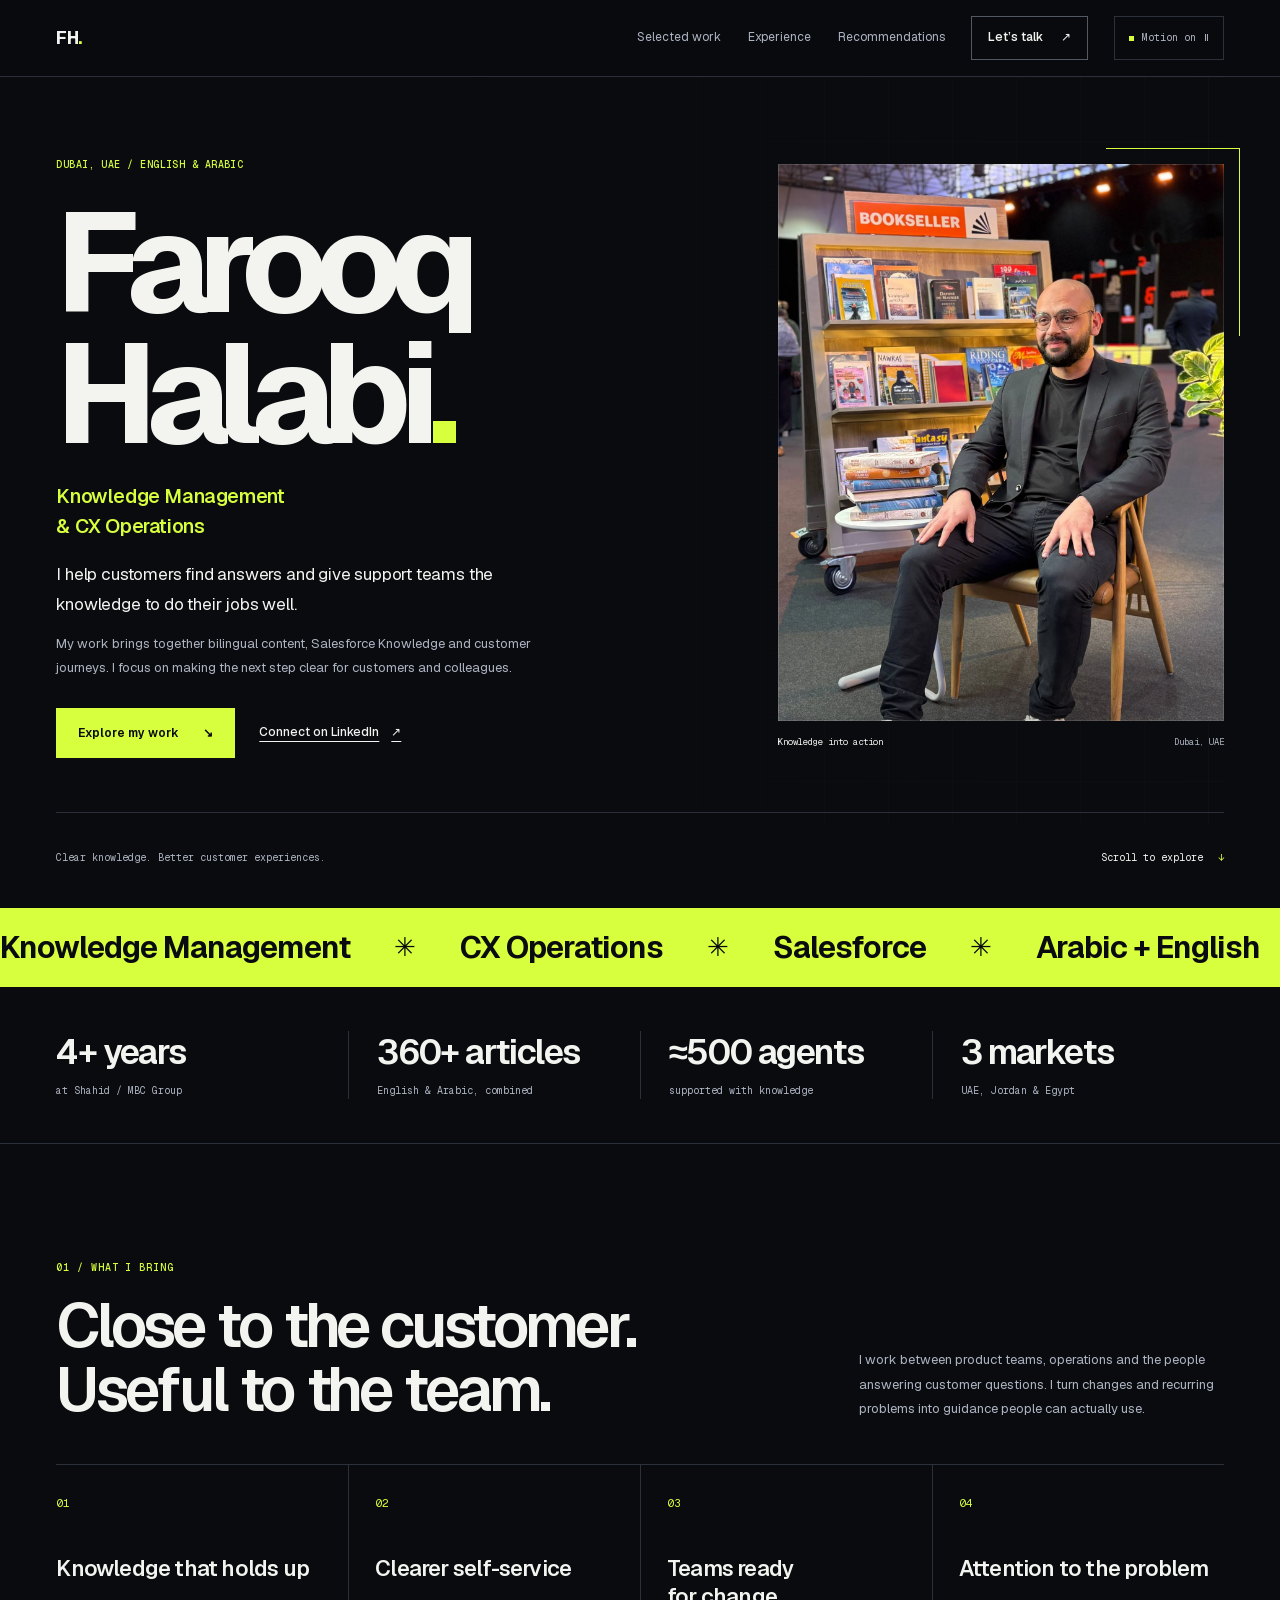
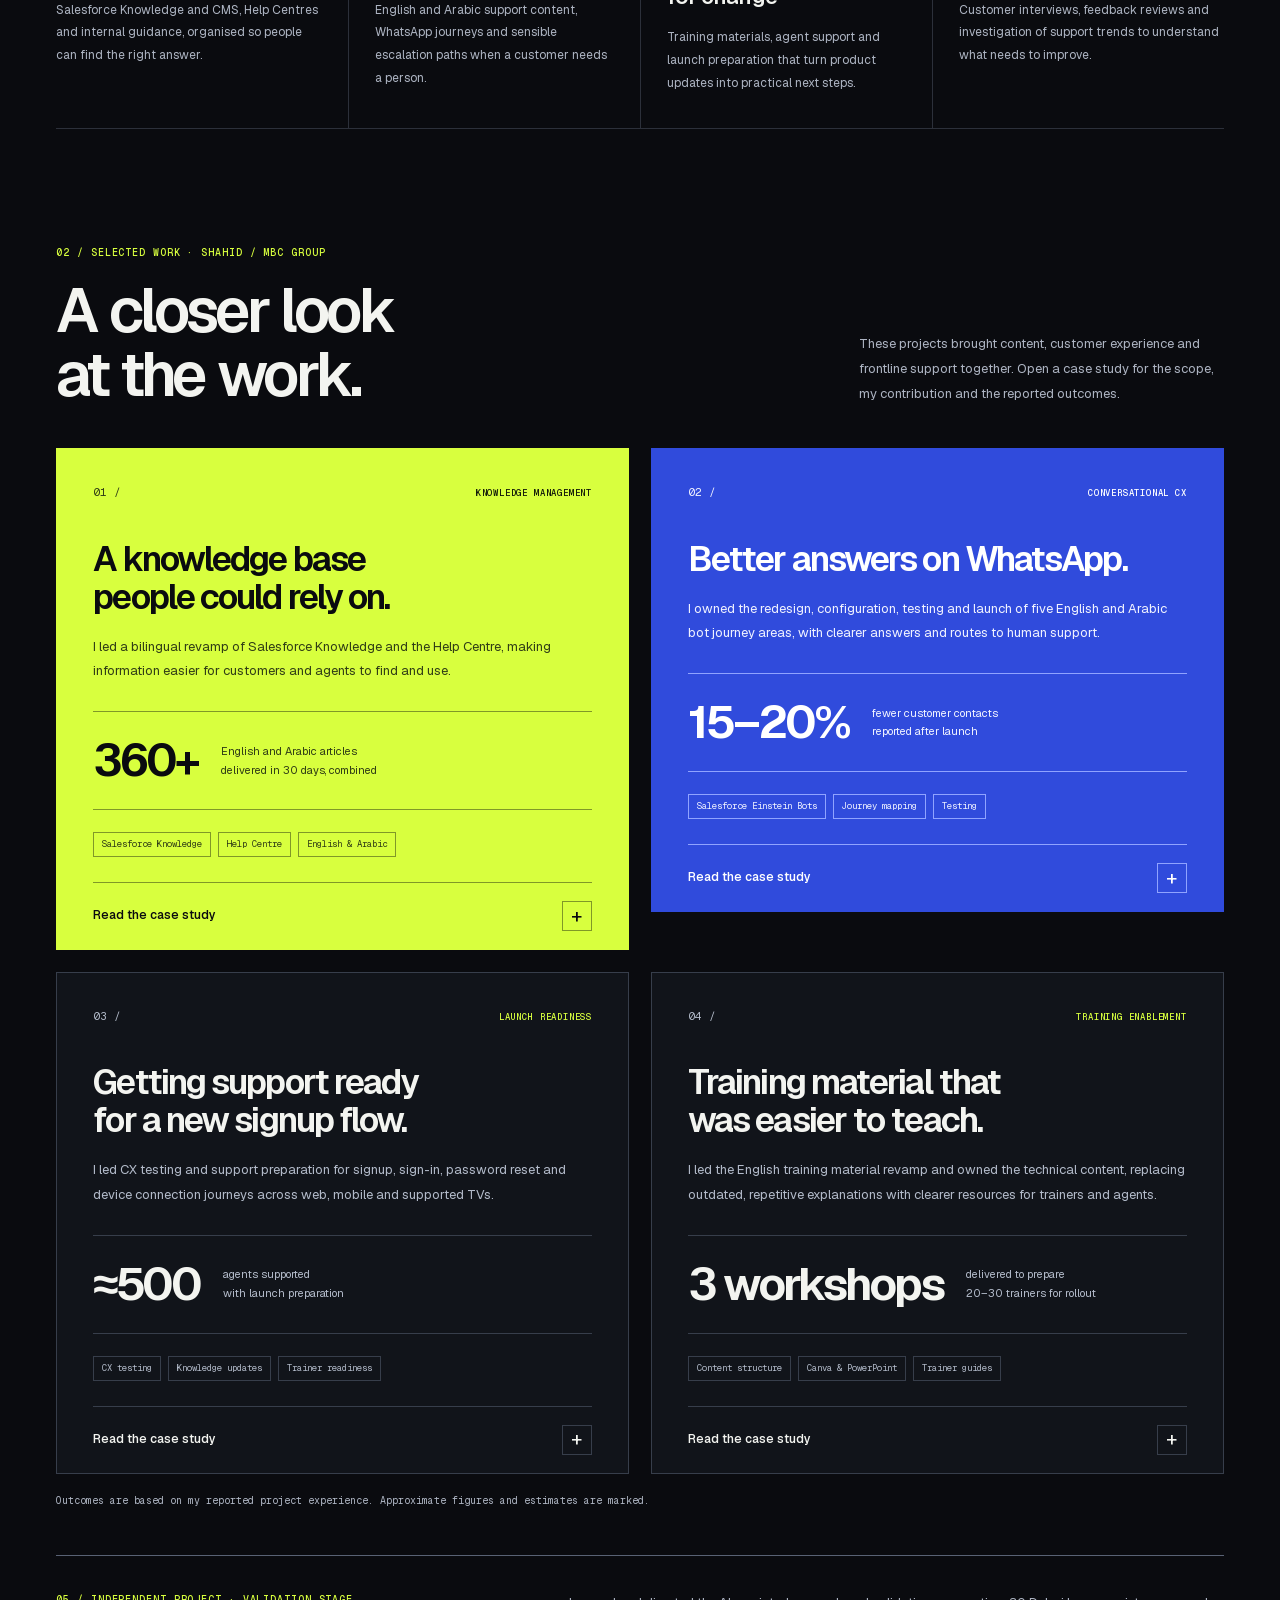
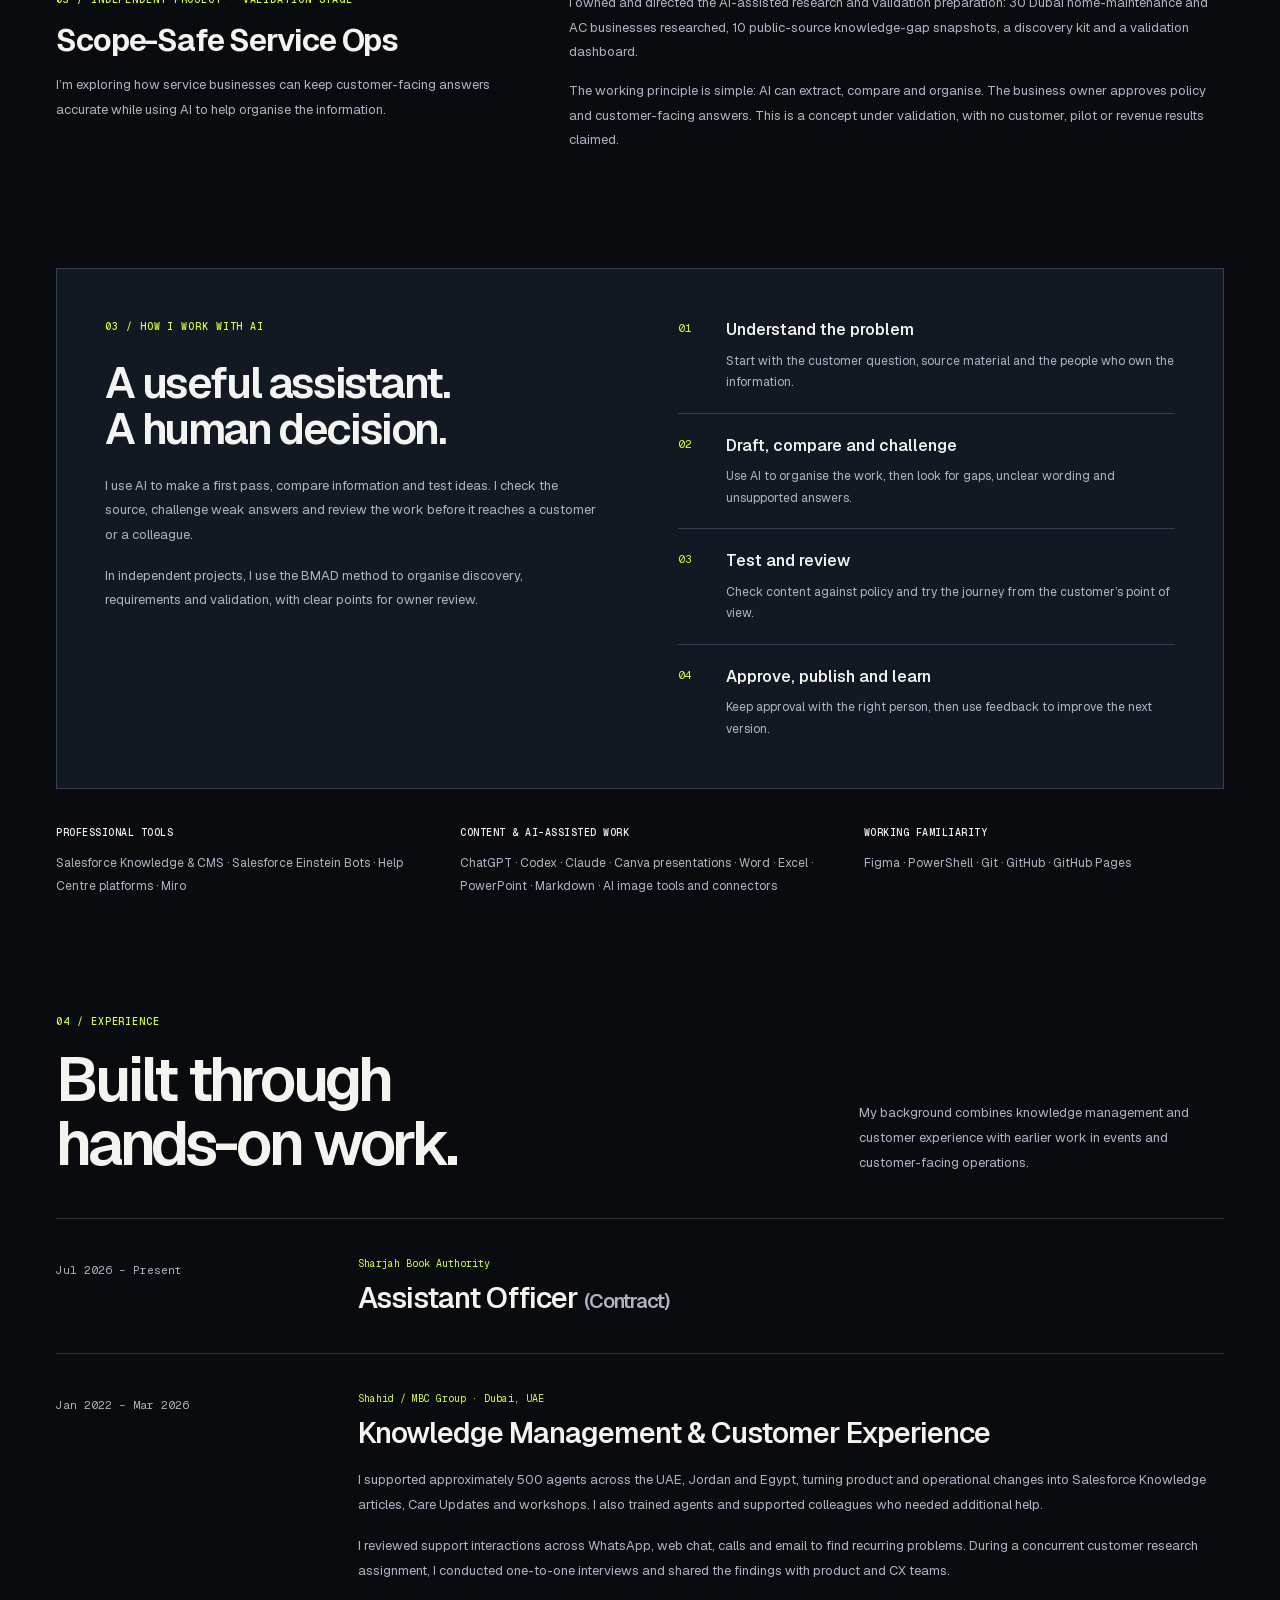
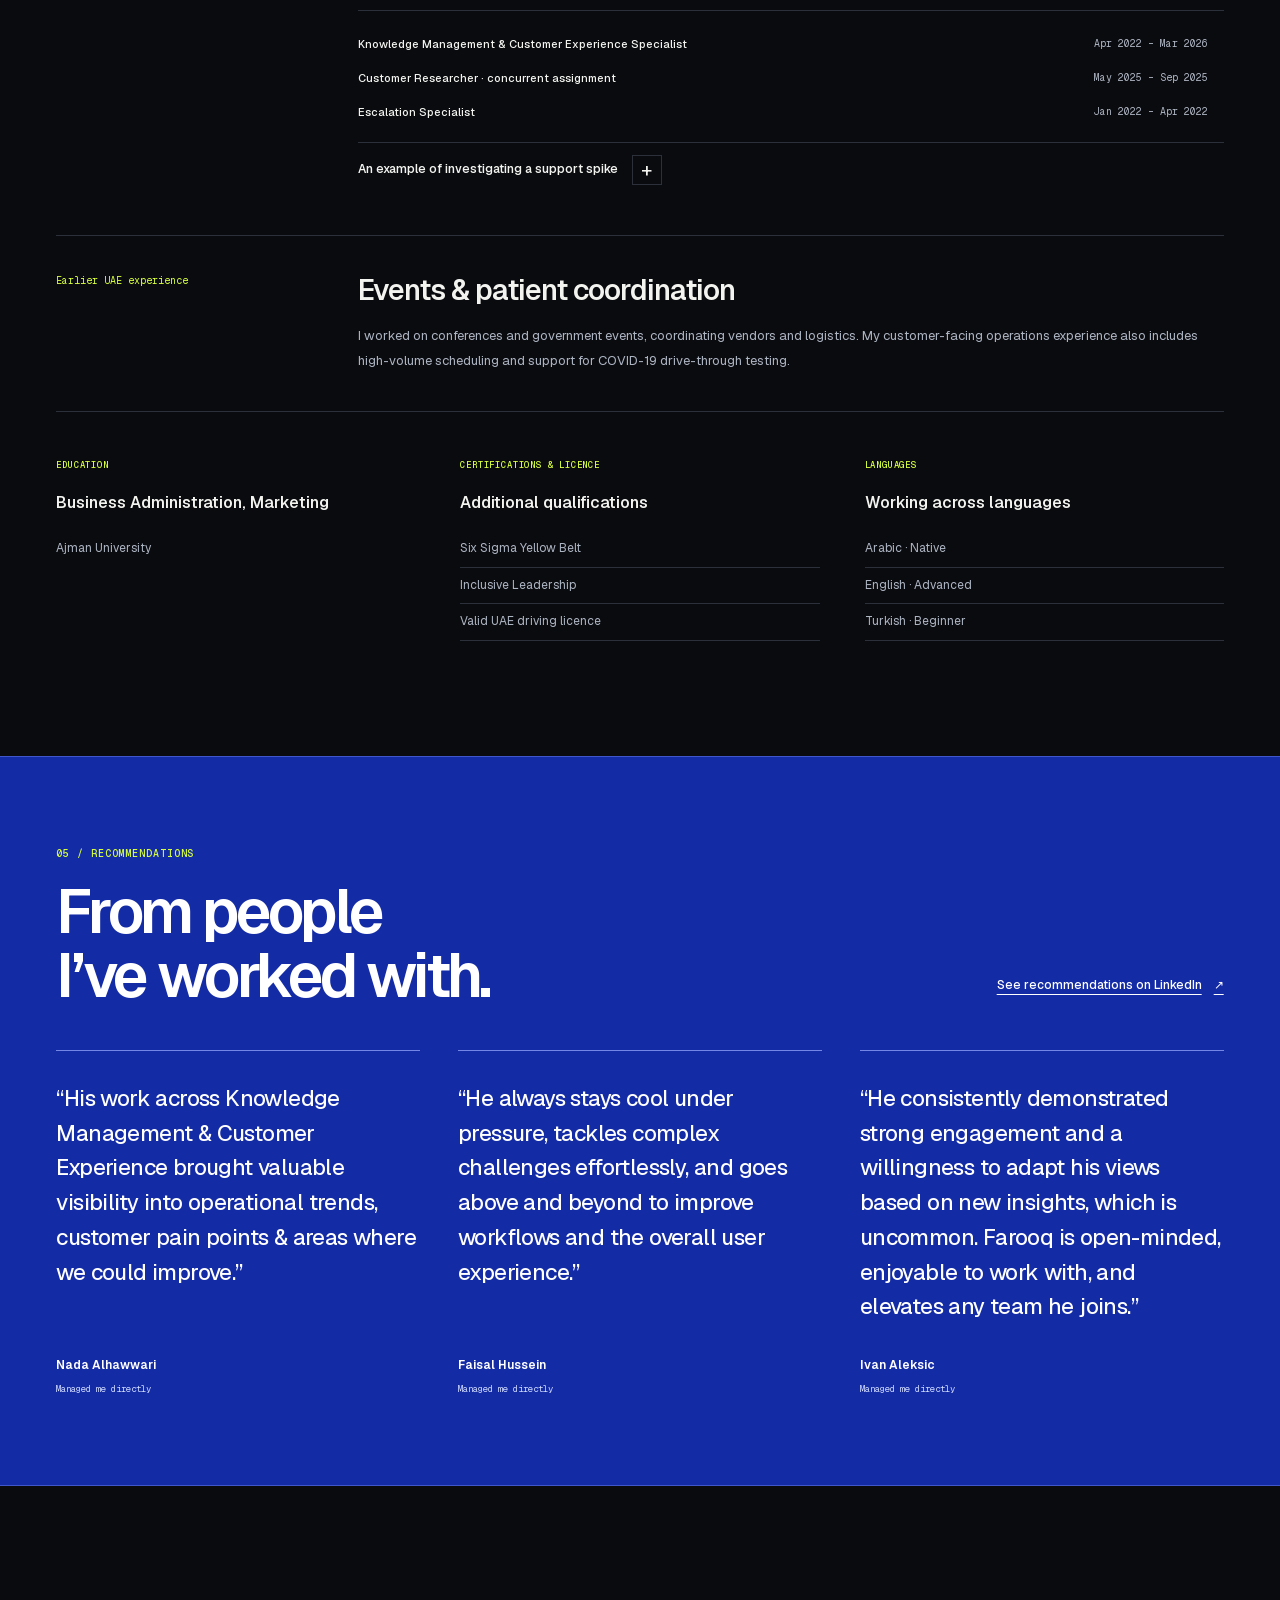
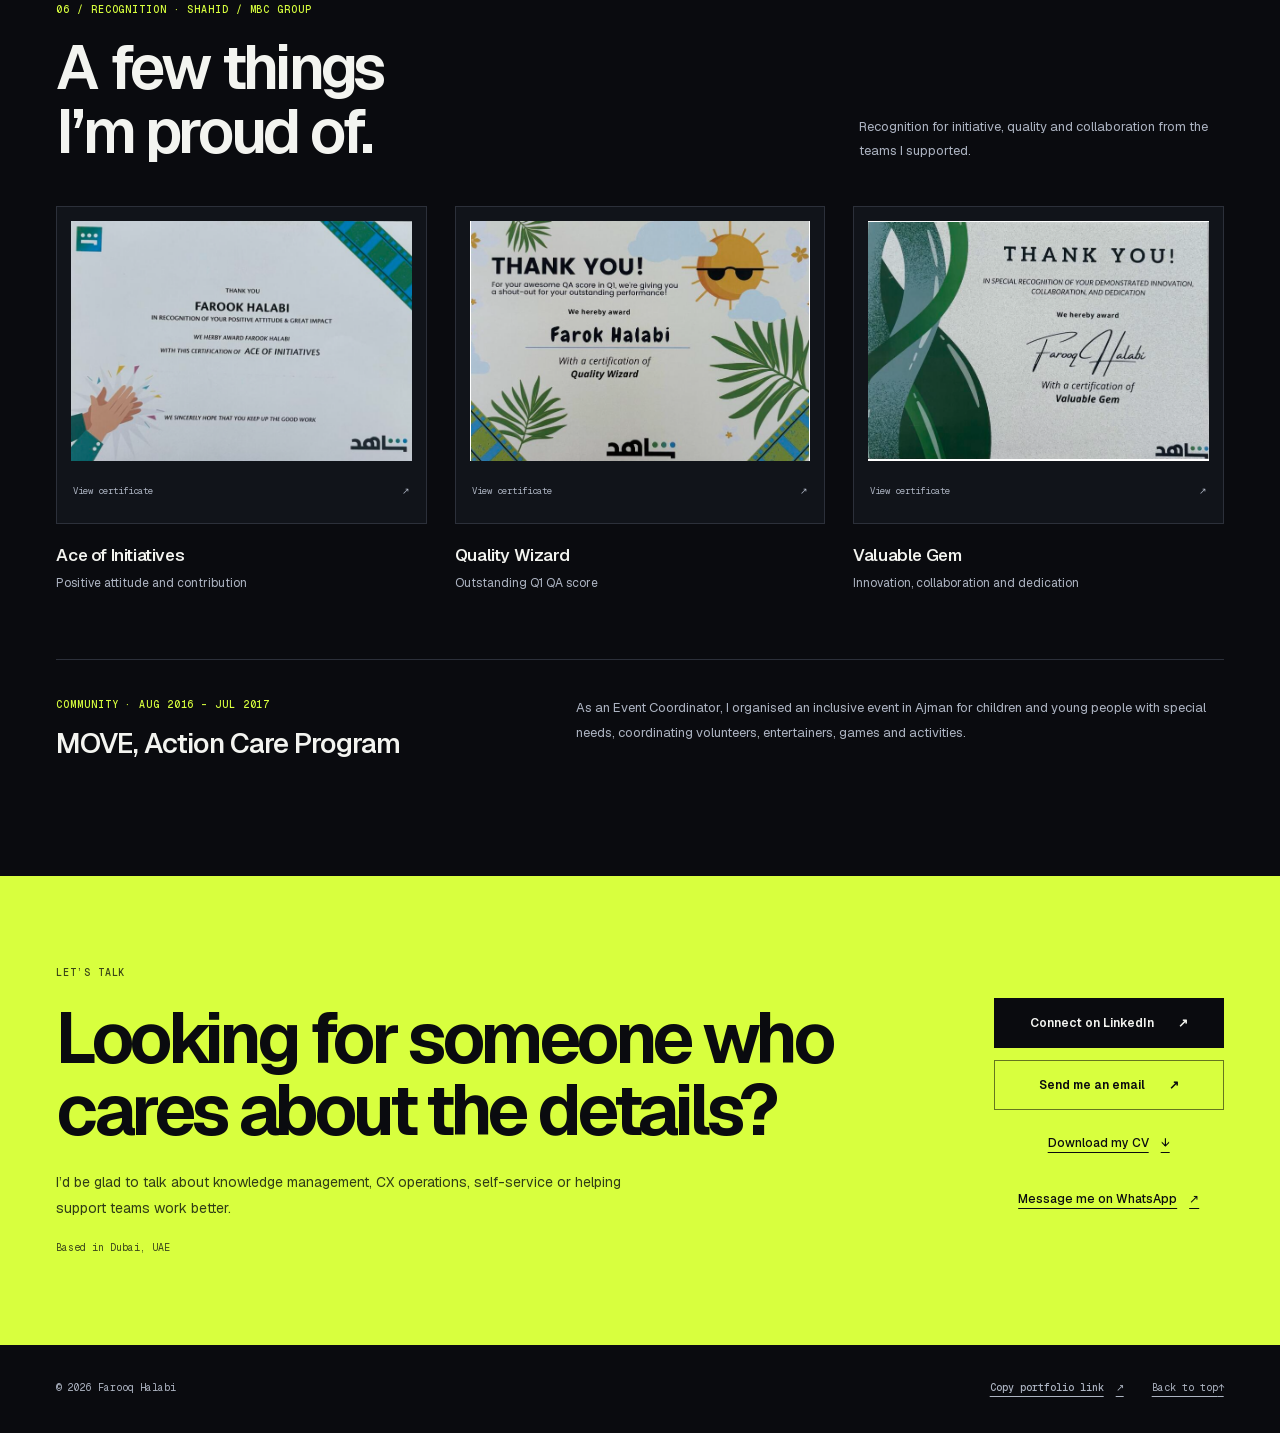
==== commit 5c27176b: "Recreate portfolio with original Geist typography and animated dark design" ====
--- a/index.html
+++ b/index.html
@@ -3,8 +3,8 @@
 <head>
   <meta charset="utf-8">
   <meta name="viewport" content="width=device-width, initial-scale=1">
-  <meta name="theme-color" content="#183c34">
-  <meta name="color-scheme" content="light">
+  <meta name="theme-color" content="#0a0b0f">
+  <meta name="color-scheme" content="dark">
   <title>Farooq Halabi | Knowledge Management &amp; CX Operations</title>
   <meta name="description" content="I'm Farooq Halabi. I help customers find answers and give support teams the knowledge to do their jobs well. Explore my work in knowledge management, self-service and CX operations.">
   <meta name="author" content="Farooq Halabi">
@@ -13,51 +13,65 @@
   <link rel="icon" href="/favicon-32.png" sizes="32x32" type="image/png">
   <link rel="apple-touch-icon" href="/apple-touch-icon.png" sizes="180x180" type="image/png">
   <link rel="preload" href="/assets/fonts/geist-sans.woff2" as="font" type="font/woff2" crossorigin>
+  <link rel="preload" href="/assets/fonts/geist-mono.woff2" as="font" type="font/woff2" crossorigin>
   <link rel="preload" href="/assets/images/farooq-portrait.webp" as="image" type="image/webp" fetchpriority="high">
-  <link rel="stylesheet" href="/assets/css/styles.css">
+  <link rel="stylesheet" href="/assets/css/styles.css?v=20260921-motion">
+  <noscript><style>*,*::before,*::after{animation:none!important;transition:none!important}.motion-toggle,.menu-toggle{display:none!important}.header-link{display:inline-flex!important}.name-line,.hero-portrait{opacity:1!important;transform:none!important}</style></noscript>
   <meta property="og:type" content="profile">
   <meta property="og:title" content="Farooq Halabi | Knowledge Management &amp; CX Operations">
   <meta property="og:description" content="Clearer answers for customers. Useful knowledge for support teams. My work in knowledge management and customer experience.">
   <meta property="og:url" content="https://fahalabi.github.io/">
   <meta property="og:site_name" content="Farooq Halabi">
   <meta property="og:locale" content="en_AE">
-  <meta property="og:image" content="https://fahalabi.github.io/assets/images/portfolio-social.png">
+  <meta property="og:image" content="https://fahalabi.github.io/assets/images/portfolio-social.png?v=20260921-motion">
   <meta property="og:image:width" content="1200">
   <meta property="og:image:height" content="630">
   <meta property="og:image:alt" content="Farooq Halabi, Knowledge Management and CX Operations, with his portrait beside a book display">
   <meta name="twitter:card" content="summary_large_image">
   <meta name="twitter:title" content="Farooq Halabi | Knowledge Management &amp; CX Operations">
   <meta name="twitter:description" content="Clearer answers for customers. Useful knowledge for support teams.">
-  <meta name="twitter:image" content="https://fahalabi.github.io/assets/images/portfolio-social.png">
+  <meta name="twitter:image" content="https://fahalabi.github.io/assets/images/portfolio-social.png?v=20260921-motion">
   <script type="application/ld+json">
   {"@context":"https://schema.org","@type":"Person","name":"Farooq Halabi","url":"https://fahalabi.github.io/","image":"https://fahalabi.github.io/assets/images/farooq-portrait.webp","jobTitle":"Knowledge Management and CX Operations Specialist","address":{"@type":"PostalAddress","addressLocality":"Dubai","addressCountry":"AE"},"alumniOf":{"@type":"CollegeOrUniversity","name":"Ajman University"},"knowsLanguage":["Arabic","English","Turkish"],"knowsAbout":["Knowledge Management","Customer Experience Operations","Salesforce Knowledge","Salesforce CMS","Customer Self-Service","Bilingual Content","Training Enablement"],"sameAs":["https://www.linkedin.com/in/farooq-halabi-00536518b/"]}
   </script>
 </head>
 <body>
   <a class="skip-link" href="#main-content">Skip to main content</a>
+  <div class="pointer-glow" aria-hidden="true"></div>
+  <div class="progress-rail" aria-hidden="true"><span></span></div>
   <header class="site-header"><div class="container header-inner">
-    <a class="wordmark" href="#top" aria-label="Farooq Halabi, back to top">Farooq Halabi<span aria-hidden="true">.</span></a>
+    <a class="wordmark" href="#top" aria-label="Farooq Halabi, back to top">FH<span aria-hidden="true">.</span></a>
     <nav class="desktop-nav" aria-label="Main navigation"><a href="#work">Selected work</a><a href="#experience">Experience</a><a href="#proof">Recommendations</a></nav>
     <a class="header-link" href="#contact">Let’s talk <span aria-hidden="true">↗</span></a>
+    <button class="motion-toggle" type="button" data-motion-toggle aria-pressed="false" aria-label="Pause animations">Motion on <span aria-hidden="true">Ⅱ</span></button>
     <button class="menu-toggle" type="button" aria-expanded="false" aria-controls="mobile-menu" data-menu-toggle>Menu <span aria-hidden="true">+</span></button>
     <nav class="mobile-menu" id="mobile-menu" aria-label="Mobile navigation" hidden><a href="#work">Selected work</a><a href="#ai">How I work</a><a href="#experience">Experience</a><a href="#proof">Recommendations</a><a href="#contact">Let’s talk</a></nav>
   </div></header>
   <main id="main-content" tabindex="-1">
     <section class="hero container" id="top" aria-labelledby="hero-title">
+      <div class="hero-grid" aria-hidden="true"></div>
       <div class="hero-copy">
-        <p class="eyebrow">Knowledge Management &amp; CX Operations</p>
-        <h1 id="hero-title">I make complex<br>information<br><em>useful.</em></h1>
-        <p class="hero-intro">I’m Farooq Halabi. I help customers find answers and give support teams the knowledge to do their jobs well.</p>
+        <p class="eyebrow">Dubai, UAE <span aria-hidden="true">/</span> English &amp; Arabic</p>
+        <h1 id="hero-title"><span class="name-line">Farooq</span><span class="name-line surname-line">Halabi<span class="name-dot">.</span></span></h1>
+        <p class="hero-role">Knowledge Management<br>&amp; CX Operations</p>
+        <p class="hero-intro">I help customers find answers and give support teams the knowledge to do their jobs well.</p>
         <p class="hero-detail">My work brings together bilingual content, Salesforce Knowledge and customer journeys. I focus on making the next step clear for customers and colleagues.</p>
         <div class="hero-actions"><a class="button button-primary" href="#work">Explore my work <span aria-hidden="true">↘</span></a><a class="text-link" href="https://www.linkedin.com/in/farooq-halabi-00536518b/" target="_blank" rel="noopener noreferrer">Connect on LinkedIn <span aria-hidden="true">↗</span></a></div>
       </div>
-      <figure class="hero-portrait"><img src="/assets/images/farooq-portrait.webp" alt="Farooq Halabi seated beside a book display, wearing a black blazer and glasses" width="1440" height="2560" fetchpriority="high"><figcaption class="hero-caption"><span>Farooq Halabi</span><span>Dubai, UAE · Arabic &amp; English</span></figcaption></figure>
+      <figure class="hero-portrait"><div class="portrait-frame"><img src="/assets/images/farooq-portrait.webp" alt="Farooq Halabi seated beside a book display, wearing a black blazer and glasses" width="1440" height="2560" fetchpriority="high"><div class="portrait-scan" aria-hidden="true"></div></div><figcaption class="hero-caption"><span>Knowledge into action</span><span>Dubai, UAE</span></figcaption></figure>
+      <div class="hero-bottom"><span>Clear knowledge. Better customer experiences.</span><a class="scroll-cue" href="#work">Scroll to explore <span aria-hidden="true">↓</span></a></div>
     </section>
+    <div class="signal-marquee" role="region" aria-label="Professional focus areas. Use the Motion button in the header to pause animation.">
+      <div class="marquee-track">
+        <div class="marquee-set"><span>Knowledge Management</span><i aria-hidden="true">✳</i><span>CX Operations</span><i aria-hidden="true">✳</i><span>Salesforce</span><i aria-hidden="true">✳</i><span>Arabic + English</span><i aria-hidden="true">✳</i><span>Customer self-service</span><i aria-hidden="true">✳</i></div>
+        <div class="marquee-set" aria-hidden="true"><span>Knowledge Management</span><i>✳</i><span>CX Operations</span><i>✳</i><span>Salesforce</span><i>✳</i><span>Arabic + English</span><i>✳</i><span>Customer self-service</span><i>✳</i></div>
+      </div>
+    </div>
     <div class="career-strip container" aria-label="Experience at a glance">
       <div class="career-stat"><strong>4+ years</strong><span>at Shahid / MBC Group</span></div><div class="career-stat"><strong>360+ articles</strong><span>English &amp; Arabic, combined</span></div><div class="career-stat"><strong>≈500 agents</strong><span>supported with knowledge</span></div><div class="career-stat"><strong>3 markets</strong><span>UAE, Jordan &amp; Egypt</span></div>
     </div>
     <section class="section container" id="about" aria-labelledby="about-title">
-      <div class="section-heading"><div><p class="eyebrow">What I bring</p><h2 id="about-title">Close to the customer.<br>Useful to the team.</h2></div><p>I work between product teams, operations and the people answering customer questions. I turn changes and recurring problems into guidance people can actually use.</p></div>
+      <div class="section-heading"><div><p class="eyebrow">01 / What I bring</p><h2 id="about-title">Close to the customer.<br>Useful to the team.</h2></div><p>I work between product teams, operations and the people answering customer questions. I turn changes and recurring problems into guidance people can actually use.</p></div>
       <div class="expertise-grid">
         <article class="expertise-card"><span class="card-index">01</span><h3>Knowledge that holds up</h3><p>Salesforce Knowledge and CMS, Help Centres and internal guidance, organised so people can find the right answer.</p></article>
         <article class="expertise-card"><span class="card-index">02</span><h3>Clearer self-service</h3><p>English and Arabic support content, WhatsApp journeys and sensible escalation paths when a customer needs a person.</p></article>
@@ -66,7 +80,7 @@
       </div>
     </section>
     <section class="section container" id="work" aria-labelledby="work-title">
-      <div class="section-heading"><div><p class="eyebrow">Selected work · Shahid / MBC Group</p><h2 id="work-title">A closer look at the work.</h2></div><p>These projects brought content, customer experience and frontline support together. Open a case study for the scope, my contribution and the reported outcomes.</p></div>
+      <div class="section-heading"><div><p class="eyebrow">02 / Selected work · Shahid / MBC Group</p><h2 id="work-title">A closer look<br>at the work.</h2></div><p>These projects brought content, customer experience and frontline support together. Open a case study for the scope, my contribution and the reported outcomes.</p></div>
       <div class="project-grid">
         <article class="project-card featured">
           <div class="project-topline"><span class="project-index">01 /</span><span class="project-category">Knowledge management</span></div><h3>A knowledge base people could rely on.</h3><p class="project-intro">I led a bilingual revamp of Salesforce Knowledge and the Help Centre, making information easier for customers and agents to find and use.</p>
@@ -109,13 +123,13 @@
       <article class="independent-project"><div><p class="project-category">05 / Independent project · Validation stage</p><h3>Scope-Safe Service Ops</h3><p>I’m exploring how service businesses can keep customer-facing answers accurate while using AI to help organise the information.</p></div><div><p>I owned and directed the AI-assisted research and validation preparation: 30 Dubai home-maintenance and AC businesses researched, 10 public-source knowledge-gap snapshots, a discovery kit and a validation dashboard.</p><p>The working principle is simple: AI can extract, compare and organise. The business owner approves policy and customer-facing answers. This is a concept under validation, with no customer, pilot or revenue results claimed.</p></div></article>
     </section>
     <section class="section container" id="ai" aria-labelledby="ai-title">
-      <div class="approach-panel"><div class="approach-copy"><p class="eyebrow">How I work with AI</p><h2 id="ai-title">A useful assistant.<br>A human decision.</h2><p>I use AI to make a first pass, compare information and test ideas. I check the source, challenge weak answers and review the work before it reaches a customer or a colleague.</p><p>In independent projects, I use the BMAD method to organise discovery, requirements and validation, with clear points for owner review.</p></div>
+      <div class="approach-panel"><div class="approach-copy"><p class="eyebrow">03 / How I work with AI</p><h2 id="ai-title">A useful assistant.<br>A human decision.</h2><p>I use AI to make a first pass, compare information and test ideas. I check the source, challenge weak answers and review the work before it reaches a customer or a colleague.</p><p>In independent projects, I use the BMAD method to organise discovery, requirements and validation, with clear points for owner review.</p></div>
         <ol class="workflow-list"><li><span class="step-number">01</span><div><h3>Understand the problem</h3><p>Start with the customer question, source material and the people who own the information.</p></div></li><li><span class="step-number">02</span><div><h3>Draft, compare and challenge</h3><p>Use AI to organise the work, then look for gaps, unclear wording and unsupported answers.</p></div></li><li><span class="step-number">03</span><div><h3>Test and review</h3><p>Check content against policy and try the journey from the customer’s point of view.</p></div></li><li><span class="step-number">04</span><div><h3>Approve, publish and learn</h3><p>Keep approval with the right person, then use feedback to improve the next version.</p></div></li></ol>
       </div>
       <div class="tool-groups"><div class="tool-group"><h3>Professional tools</h3><p>Salesforce Knowledge &amp; CMS · Salesforce Einstein Bots · Help Centre platforms · Miro</p></div><div class="tool-group"><h3>Content &amp; AI-assisted work</h3><p>ChatGPT · Codex · Claude · Canva presentations · Word · Excel · PowerPoint · Markdown · AI image tools and connectors</p></div><div class="tool-group"><h3>Working familiarity</h3><p>Figma · PowerShell · Git · GitHub · GitHub Pages</p></div></div>
     </section>
     <section class="section container" id="experience" aria-labelledby="experience-title">
-      <div class="section-heading"><div><p class="eyebrow">Experience</p><h2 id="experience-title">Built through hands-on work.</h2></div><p>My background combines knowledge management and customer experience with earlier work in events and customer-facing operations.</p></div>
+      <div class="section-heading"><div><p class="eyebrow">04 / Experience</p><h2 id="experience-title">Built through<br>hands-on work.</h2></div><p>My background combines knowledge management and customer experience with earlier work in events and customer-facing operations.</p></div>
       <div class="experience-list">
         <article class="experience-row"><time>Jul 2026 – Present</time><div><p class="role-label">Sharjah Book Authority</p><h3>Assistant Officer <span>(Contract)</span></h3></div></article>
         <article class="experience-row"><time>Jan 2022 – Mar 2026</time><div><p class="role-label">Shahid / MBC Group · Dubai, UAE</p><h3>Knowledge Management &amp; Customer Experience</h3><p>I supported approximately 500 agents across the UAE, Jordan and Egypt, turning product and operational changes into Salesforce Knowledge articles, Care Updates and workshops. I also trained agents and supported colleagues who needed additional help.</p><p>I reviewed support interactions across WhatsApp, web chat, calls and email to find recurring problems. During a concurrent customer research assignment, I conducted one-to-one interviews and shared the findings with product and CX teams.</p><div class="role-history"><p><strong>Knowledge Management &amp; Customer Experience Specialist</strong><span>Apr 2022 – Mar 2026</span></p><p><strong>Customer Researcher · concurrent assignment</strong><span>May 2025 – Sep 2025</span></p><p><strong>Escalation Specialist</strong><span>Jan 2022 – Apr 2022</span></p></div><details class="project-details experience-detail"><summary><span class="details-label">An example of investigating a support spike</span><span class="details-icon" aria-hidden="true">+</span></summary><div class="case-body"><p>I traced an approximately 1,600% spike, reaching around 500 cases, to an LG webOS disconnection issue. I coordinated the evidence and escalation through Technical Support until LG resolved the problem.</p></div></details></div></article>
@@ -124,7 +138,7 @@
       <div class="credentials-grid"><article class="credential-card"><p class="eyebrow">Education</p><h3>Business Administration, Marketing</h3><p>Ajman University</p></article><article class="credential-card"><p class="eyebrow">Certifications &amp; licence</p><h3>Additional qualifications</h3><ul><li>Six Sigma Yellow Belt</li><li>Inclusive Leadership</li><li>Valid UAE driving licence</li></ul></article><article class="credential-card"><p class="eyebrow">Languages</p><h3>Working across languages</h3><ul><li>Arabic · Native</li><li>English · Advanced</li><li>Turkish · Beginner</li></ul></article></div>
     </section>
     <section class="recommendations-section" id="proof" aria-labelledby="proof-title"><div class="container">
-      <div class="section-heading"><div><p class="eyebrow">Recommendations</p><h2 id="proof-title">From people I’ve worked with.</h2></div><a class="text-link" href="https://www.linkedin.com/in/farooq-halabi-00536518b/" target="_blank" rel="noopener noreferrer">See recommendations on LinkedIn <span aria-hidden="true">↗</span></a></div>
+      <div class="section-heading"><div><p class="eyebrow">05 / Recommendations</p><h2 id="proof-title">From people<br>I’ve worked with.</h2></div><a class="text-link" href="https://www.linkedin.com/in/farooq-halabi-00536518b/" target="_blank" rel="noopener noreferrer">See recommendations on LinkedIn <span aria-hidden="true">↗</span></a></div>
       <div class="recommendation-grid">
         <figure class="quote-card"><blockquote>“His work across Knowledge Management &amp; Customer Experience brought valuable visibility into operational trends, customer pain points &amp; areas where we could improve.”</blockquote><figcaption><strong>Nada Alhawwari</strong><span>Managed me directly</span></figcaption></figure>
         <figure class="quote-card"><blockquote>“He always stays cool under pressure, tackles complex challenges effortlessly, and goes above and beyond to improve workflows and the overall user experience.”</blockquote><figcaption><strong>Faisal Hussein</strong><span>Managed me directly</span></figcaption></figure>
@@ -132,7 +146,7 @@
       </div>
     </div></section>
     <section class="section container" id="recognition" aria-labelledby="recognition-title">
-      <div class="section-heading"><div><p class="eyebrow">Recognition · Shahid / MBC Group</p><h2 id="recognition-title">A few things I’m proud of.</h2></div><p>Recognition for initiative, quality and collaboration from the teams I supported.</p></div>
+      <div class="section-heading"><div><p class="eyebrow">06 / Recognition · Shahid / MBC Group</p><h2 id="recognition-title">A few things<br>I’m proud of.</h2></div><p>Recognition for initiative, quality and collaboration from the teams I supported.</p></div>
       <div class="awards-grid">
         <article class="award-card"><button type="button" class="award-open" data-award-src="/assets/images/recognition/ace-of-initiatives.png" data-award-title="Ace of Initiatives" aria-label="View Ace of Initiatives certificate"><img src="/assets/images/recognition/ace-of-initiatives.png" alt="Ace of Initiatives certificate awarded to Farooq Halabi by MBC Shahid" width="752" height="530" loading="lazy"><span>View certificate <span aria-hidden="true">↗</span></span></button><h3>Ace of Initiatives</h3><p>Positive attitude and contribution</p></article>
         <article class="award-card"><button type="button" class="award-open" data-award-src="/assets/images/recognition/quality-wizard.png" data-award-title="Quality Wizard" aria-label="View Quality Wizard certificate"><img src="/assets/images/recognition/quality-wizard.png" alt="Quality Wizard certificate awarded to Farooq Halabi by MBC Shahid" width="757" height="537" loading="lazy"><span>View certificate <span aria-hidden="true">↗</span></span></button><h3>Quality Wizard</h3><p>Outstanding Q1 QA score</p></article>
@@ -148,6 +162,6 @@
   <footer class="site-footer"><div class="container"><p>© 2026 Farooq Halabi</p><div><button type="button" class="text-link" data-share>Copy portfolio link <span aria-hidden="true">↗</span></button><a href="#top">Back to top <span aria-hidden="true">↑</span></a></div></div></footer>
   <dialog class="award-dialog" data-award-dialog aria-labelledby="award-dialog-title"><button class="dialog-close" type="button" aria-label="Close certificate" data-dialog-close>Close <span aria-hidden="true">×</span></button><h2 id="award-dialog-title" data-dialog-title></h2><img alt="" data-dialog-image></dialog>
   <div class="share-toast" role="status" aria-live="polite" data-share-toast></div>
-  <script src="/assets/js/main.js" defer></script>
+  <script src="/assets/js/main.js?v=20260921-motion" defer></script>
 </body>
 </html>
--- a/assets/css/styles.css
+++ b/assets/css/styles.css
@@ -1,1611 +1,386 @@
-@font-face {
-  font-family: "Geist";
-  src: url("../fonts/geist-sans.woff2") format("woff2");
-  font-style: normal;
-  font-weight: 100 900;
-  font-display: swap;
-}
-
-:root {
-  --paper: #f7f5ef;
-  --paper-bright: #fffefa;
-  --ink: #202b27;
-  --green: #183c34;
-  --green-dark: #102c25;
-  --green-soft: #e8eee7;
-  --terracotta: #a55037;
-  --muted: #626a62;
-  --line: #d9ddd3;
-  --header-height: 76px;
-  --section-space: clamp(76px, 8vw, 112px);
-  --page-padding: 28px;
-}
-
-*,
-*::before,
-*::after {
-  box-sizing: border-box;
-}
-
-html {
-  scroll-behavior: smooth;
-  scroll-padding-top: calc(var(--header-height) + 24px);
-  background: var(--paper);
-}
-
-body {
-  margin: 0;
-  color: var(--ink);
-  background: var(--paper);
-  font-family: "Geist", Arial, sans-serif;
-  font-size: 16px;
-  line-height: 1.7;
-  -webkit-font-smoothing: antialiased;
-  text-rendering: optimizeLegibility;
-}
-
-body.menu-open {
-  overflow: hidden;
-}
-
-button,
-input,
-textarea,
-select {
-  font: inherit;
-}
-
-button,
-a {
-  -webkit-tap-highlight-color: transparent;
-}
-
-button {
-  color: inherit;
-}
-
-a {
-  color: inherit;
-  text-underline-offset: 4px;
-}
-
-img,
-svg {
-  display: block;
-  max-width: 100%;
-}
-
-img {
-  height: auto;
-}
-
-h1,
-h2,
-h3,
-h4,
-p,
-figure,
-blockquote {
-  margin: 0;
-}
-
-h1,
-h2,
-h3,
-h4 {
-  text-wrap: balance;
-}
-
-h1,
-h2 {
-  font-family: Georgia, "Times New Roman", serif;
-  font-weight: 400;
-}
-
-h3,
-h4 {
-  font-weight: 550;
-}
-
-ul,
-ol {
-  margin: 0;
-  padding: 0;
-}
-
-[hidden] {
-  display: none !important;
-}
-
-::selection {
-  color: var(--green-dark);
-  background: #d4ddcd;
-}
-
-:focus-visible {
-  outline: 3px solid var(--terracotta);
-  outline-offset: 5px;
-}
-
-section[id] {
-  scroll-margin-top: calc(var(--header-height) + 24px);
-}
-
-.container {
-  width: 100%;
-  max-width: 1200px;
-  margin-inline: auto;
-  padding-inline: var(--page-padding);
-}
-
-.sr-only {
-  position: absolute;
-  width: 1px;
-  height: 1px;
-  padding: 0;
-  margin: -1px;
-  overflow: hidden;
-  clip: rect(0, 0, 0, 0);
-  white-space: nowrap;
-  border: 0;
-}
-
-.skip-link {
-  position: fixed;
-  z-index: 200;
-  top: 12px;
-  left: 12px;
-  padding: 12px 18px;
-  color: white;
-  background: var(--green);
-  transform: translateY(-150%);
-}
-
-.skip-link:focus {
-  transform: translateY(0);
-}
-
-.site-header {
-  position: sticky;
-  z-index: 50;
-  top: 0;
-  background: rgba(247, 245, 239, 0.97);
-  border-bottom: 1px solid var(--line);
-  backdrop-filter: blur(12px);
-}
-
-.header-inner {
-  display: flex;
-  align-items: center;
-  justify-content: space-between;
-  gap: 30px;
-  min-height: var(--header-height);
-}
-
-.wordmark {
-  flex-shrink: 0;
-  padding-block: 12px;
-  color: var(--green);
-  font-size: 18px;
-  font-weight: 650;
-  letter-spacing: -0.65px;
-  text-decoration: none;
-}
-
-.wordmark span {
-  color: var(--terracotta);
-}
-
-.desktop-nav {
-  display: flex;
-  align-items: center;
-  gap: clamp(20px, 2.5vw, 34px);
-  margin-left: auto;
-}
-
-.desktop-nav a {
-  padding-block: 12px;
-  color: var(--muted);
-  font-size: 13px;
-  text-decoration: none;
-  transition: color 160ms ease;
-}
-
-.desktop-nav a:hover,
-.desktop-nav a[aria-current="location"] {
-  color: var(--green);
-  text-decoration: underline;
-}
-
-.header-link {
-  display: inline-flex;
-  align-items: center;
-  justify-content: center;
-  gap: 14px;
-  min-height: 44px;
-  padding: 7px 17px;
-  color: var(--green);
-  border: 1px solid #a9b6a8;
-  border-radius: 3px;
-  font-size: 12px;
-  font-weight: 550;
-  text-decoration: none;
-  white-space: nowrap;
-  transition: background 160ms ease;
-}
-
-.header-link:hover {
-  background: var(--green-soft);
-}
-
-.menu-toggle {
-  display: none;
-  align-items: center;
-  justify-content: center;
-  gap: 8px;
-  min-width: 44px;
-  min-height: 44px;
-  padding: 8px 12px;
-  color: var(--green);
-  background: transparent;
-  border: 1px solid var(--line);
-  border-radius: 3px;
-  cursor: pointer;
-  font-size: 13px;
-}
-
-.mobile-menu {
-  position: absolute;
-  top: 100%;
-  right: 0;
-  left: 0;
-  display: grid;
-  padding: 12px var(--page-padding) 22px;
-  background: var(--paper);
-  border-bottom: 1px solid var(--line);
-  box-shadow: 0 14px 20px rgba(16, 44, 37, 0.05);
-}
-
-.mobile-menu a {
-  display: flex;
-  align-items: center;
-  min-height: 48px;
-  padding: 9px 0;
-  color: var(--green);
-  border-bottom: 1px solid var(--line);
-  text-decoration: none;
-}
-
-.hero {
-  display: grid;
-  grid-template-columns: minmax(0, 1.2fr) minmax(0, 0.85fr);
-  align-items: center;
-  gap: clamp(44px, 6vw, 86px);
-  padding-top: clamp(52px, 6.5vw, 88px);
-  padding-bottom: 64px;
-}
-
-.hero-copy {
-  padding-bottom: 15px;
-}
-
-.eyebrow,
-.section-label,
-.project-category {
-  color: var(--terracotta);
-  font-size: 11px;
-  font-weight: 600;
-  line-height: 1.6;
-  letter-spacing: 0.13em;
-  text-transform: uppercase;
-}
-
-.hero .eyebrow {
-  display: flex;
-  align-items: center;
-  gap: 12px;
-  margin-bottom: 26px;
-}
-
-.hero .eyebrow::before {
-  content: "";
-  width: 24px;
-  height: 1px;
-  flex: 0 0 auto;
-  background: currentColor;
-}
-
-.hero h1 {
-  max-width: 12ch;
-  color: var(--green);
-  font-size: clamp(54px, 6.35vw, 80px);
-  line-height: 1.03;
-  letter-spacing: -0.055em;
-}
-
-.hero h1 em {
-  color: var(--terracotta);
-  font-weight: 400;
-}
-
-.hero-intro {
-  max-width: 470px;
-  margin-top: 28px;
-  color: var(--green);
-  font-size: 19px;
-  line-height: 1.65;
-  letter-spacing: -0.3px;
-}
-
-.hero-detail {
-  max-width: 450px;
-  margin-top: 16px;
-  color: var(--muted);
-  font-size: 14px;
-  line-height: 1.8;
-}
-
-.hero-actions {
-  display: flex;
-  align-items: center;
-  flex-wrap: wrap;
-  gap: 14px 25px;
-  margin-top: 32px;
-}
-
-.button {
-  display: inline-flex;
-  align-items: center;
-  justify-content: center;
-  gap: 20px;
-  min-height: 49px;
-  padding: 11px 22px;
-  color: var(--green);
-  background: transparent;
-  border: 1px solid var(--green);
-  border-radius: 3px;
-  cursor: pointer;
-  font-size: 13px;
-  font-weight: 500;
-  line-height: 1.5;
-  text-align: center;
-  text-decoration: none;
-  transition: background 160ms ease, color 160ms ease, border-color 160ms ease;
-}
-
-.button:hover {
-  background: #dce6da;
-}
-
-.button-primary {
-  color: var(--paper-bright);
-  background: var(--green);
-  border-color: var(--green);
-}
-
-.button-primary:hover {
-  color: white;
-  background: var(--green-dark);
-  border-color: var(--green-dark);
-}
-
-.text-link {
-  display: inline-flex;
-  align-items: center;
-  gap: 12px;
-  min-height: 44px;
-  color: var(--green);
-  font-size: 13px;
-  font-weight: 500;
-  text-decoration-thickness: 1px;
-}
-
-.text-link:hover {
-  color: var(--terracotta);
-}
-
-.hero-portrait {
-  align-self: center;
-  width: 100%;
-  max-width: 425px;
-  justify-self: end;
-}
-
-.hero-portrait > img,
-.hero-portrait .portrait-frame {
-  width: 100%;
-  aspect-ratio: 4 / 5;
-  overflow: hidden;
-  background: #d8d1c1;
-  border-radius: 2px;
-}
-
-.hero-portrait img {
-  width: 100%;
-  height: 100%;
-  object-fit: cover;
-  object-position: 63% 46%;
-}
-
-.hero-caption,
-.hero-portrait figcaption {
-  display: flex;
-  justify-content: space-between;
-  flex-wrap: wrap;
-  gap: 6px 16px;
-  margin-top: 13px;
-  color: var(--muted);
-  font-size: 11px;
-  line-height: 1.6;
-}
-
-.hero-caption span:first-child,
-.hero-portrait figcaption span:first-child {
-  color: var(--green);
-  font-weight: 550;
-}
-
-.career-strip {
-  display: grid;
-  grid-template-columns: repeat(4, minmax(0, 1fr));
-  padding-top: 27px;
-  padding-bottom: 30px;
-  position: relative;
-}
-
-.career-strip::before,
-.career-strip::after {
-  content: "";
-  position: absolute;
-  right: var(--page-padding);
-  left: var(--page-padding);
-  height: 1px;
-  background: var(--line);
-}
-
-.career-strip::before { top: 0; }
-.career-strip::after { bottom: 0; }
-
-.career-stat {
-  padding-inline: 30px;
-  border-left: 1px solid var(--line);
-}
-
-.career-stat:first-child {
-  padding-left: 0;
-  border-left: 0;
-}
-
-.career-stat:last-child {
-  padding-right: 0;
-}
-
-.career-stat strong {
-  display: block;
-  color: var(--green);
-  font-family: Georgia, "Times New Roman", serif;
-  font-size: clamp(27px, 3vw, 36px);
-  font-weight: 400;
-  line-height: 1.3;
-  letter-spacing: -1px;
-}
-
-.career-stat span {
-  display: block;
-  max-width: 210px;
-  margin-top: 7px;
-  color: var(--muted);
-  font-size: 12px;
-  line-height: 1.65;
-}
-
-.section {
-  padding-top: var(--section-space);
-  padding-bottom: var(--section-space);
-}
-
-.section + .section {
-  padding-top: 0;
-}
-
-.section-heading {
-  display: flex;
-  align-items: flex-end;
-  justify-content: space-between;
-  flex-wrap: wrap;
-  gap: 24px 56px;
-  margin-bottom: 38px;
-}
-
-.section-heading > div {
-  flex: 1 1 380px;
-}
-
-.section-heading .eyebrow {
-  margin-bottom: 14px;
-}
-
-.section-heading > .eyebrow {
-  flex: 0 0 100%;
-  margin-bottom: -10px;
-}
-
-.section-heading h2 {
-  max-width: 650px;
-  color: var(--green);
-  font-size: clamp(34px, 3.7vw, 47px);
-  line-height: 1.13;
-  letter-spacing: -1.8px;
-}
-
-.section-heading > p:not(.eyebrow) {
-  flex: 0 1 365px;
-  color: var(--muted);
-  font-size: 14px;
-  line-height: 1.85;
-}
-
-.section-label {
-  display: block;
-  margin-bottom: 24px;
-}
-
-.expertise-grid {
-  display: grid;
-  grid-template-columns: repeat(4, minmax(0, 1fr));
-  border-top: 1px solid var(--line);
-  border-bottom: 1px solid var(--line);
-}
-
-.expertise-card {
-  padding: 29px 26px 32px;
-  border-left: 1px solid var(--line);
-}
-
-.expertise-card:first-child {
-  padding-left: 0;
-  border-left: 0;
-}
-
-.expertise-card:last-child {
-  padding-right: 0;
-}
-
-.card-index {
-  display: block;
-  margin-bottom: 26px;
-  color: var(--terracotta);
-  font-size: 12px;
-}
-
-.expertise-card h3 {
-  margin-bottom: 14px;
-  color: var(--green);
-  font-size: 18px;
-  line-height: 1.45;
-  letter-spacing: -0.45px;
-}
-
-.expertise-card p {
-  color: var(--muted);
-  font-size: 13px;
-  line-height: 1.85;
-}
-
-.project-grid {
-  display: grid;
-  grid-template-columns: repeat(2, minmax(0, 1fr));
-  gap: 24px;
-  align-items: start;
-}
-
-.project-card {
-  min-width: 0;
-  padding: 33px 34px 0;
-  background: var(--paper-bright);
-  border: 1px solid var(--line);
-  border-radius: 3px;
-}
-
-.project-card.featured {
-  background: #edf1e9;
-  border-color: #cdd8c8;
-}
-
-.project-topline {
-  display: flex;
-  align-items: baseline;
-  justify-content: space-between;
-  gap: 12px;
-  margin-bottom: 24px;
-}
-
-.project-index {
-  color: var(--muted);
-  font-size: 12px;
-}
-
-.project-category {
-  font-size: 10px;
-  letter-spacing: 0.1em;
-}
-
-.project-card h3 {
-  max-width: 22ch;
-  color: var(--green);
-  font-family: Georgia, "Times New Roman", serif;
-  font-size: 30px;
-  font-weight: 400;
-  line-height: 1.2;
-  letter-spacing: -0.8px;
-}
-
-.project-intro {
-  margin-top: 17px;
-  color: var(--muted);
-  font-size: 14px;
-  line-height: 1.85;
-}
-
-.project-metric {
-  display: flex;
-  align-items: center;
-  gap: 20px;
-  margin-block: 26px 21px;
-  padding-block: 19px;
-  border-top: 1px solid var(--line);
-  border-bottom: 1px solid var(--line);
-}
-
-.project-metric strong {
-  color: var(--green);
-  font-family: Georgia, "Times New Roman", serif;
-  font-size: 36px;
-  font-weight: 400;
-  line-height: 1.2;
-  letter-spacing: -1px;
-  white-space: nowrap;
-}
-
-.project-metric span {
-  max-width: 270px;
-  color: var(--muted);
-  font-size: 12px;
-  line-height: 1.65;
-}
-
-.project-points {
-  display: grid;
-  gap: 9px;
-  margin-block: 23px;
-  padding-left: 17px;
-  color: var(--muted);
-  font-size: 13px;
-  line-height: 1.8;
-}
-
-.project-points li::marker {
-  color: var(--terracotta);
-  font-size: 0.8em;
-}
-
-.project-tags {
-  display: flex;
-  flex-wrap: wrap;
-  gap: 6px;
-  margin-block: 23px;
-}
-
-.project-tags span {
-  padding: 4px 9px;
-  color: #526150;
-  border: 1px solid #d7ded1;
-  border-radius: 3px;
-  font-size: 10px;
-  line-height: 1.6;
-}
-
-.project-details {
-  margin-top: 23px;
-  border-top: 1px solid var(--line);
-}
-
-.project-details summary,
-.experience-detail summary {
-  display: flex;
-  align-items: center;
-  justify-content: space-between;
-  gap: 20px;
-  min-height: 62px;
-  color: var(--green);
-  cursor: pointer;
-  font-size: 12px;
-  font-weight: 550;
-  list-style: none;
-}
-
-.project-details summary::-webkit-details-marker,
-.experience-detail summary::-webkit-details-marker {
-  display: none;
-}
-
-.project-details summary:hover .details-label,
-.experience-detail summary:hover {
-  text-decoration: underline;
-  text-underline-offset: 4px;
-}
-
-.details-icon {
-  display: inline-flex;
-  align-items: center;
-  justify-content: center;
-  width: 28px;
-  height: 28px;
-  flex-shrink: 0;
-  color: var(--green);
-  border: 1px solid #c5d0bf;
-  border-radius: 50%;
-  font-size: 18px;
-  font-weight: 400;
-  transition: transform 160ms ease;
-}
-
-.project-details[open] .details-icon {
-  transform: rotate(45deg);
-}
-
-.case-body {
-  display: grid;
-  gap: 11px;
-  padding: 7px 0 28px;
-  color: var(--muted);
-  font-size: 13px;
-  line-height: 1.85;
-}
-
-.case-body h4 {
-  margin-top: 13px;
-  color: var(--green);
-  font-size: 13px;
-}
-
-.case-body h4:first-child {
-  margin-top: 0;
-}
-
-.case-body ul {
-  padding-left: 18px;
-}
-
-.approach-panel {
-  display: grid;
-  grid-template-columns: minmax(0, 1fr) minmax(0, 1fr);
-  gap: 70px;
-  padding: 42px;
-  background: var(--green-soft);
-  border: 1px solid #d3ddce;
-  border-radius: 3px;
-}
-
-.approach-copy h2,
-.approach-copy h3 {
-  max-width: 15ch;
-  margin-bottom: 20px;
-  color: var(--green);
-  font-family: Georgia, "Times New Roman", serif;
-  font-size: 34px;
-  font-weight: 400;
-  line-height: 1.2;
-  letter-spacing: -0.8px;
-}
-
-.approach-copy p {
-  margin-top: 16px;
-  color: #536251;
-  font-size: 14px;
-  line-height: 1.85;
-}
-
-.approach-copy .eyebrow {
-  margin: 0 0 18px;
-  color: var(--terracotta);
-  font-size: 11px;
-}
-
-.workflow-list {
-  list-style: none;
-}
-
-.workflow-list li {
-  display: grid;
-  grid-template-columns: 28px minmax(0, 1fr);
-  gap: 17px;
-  padding-block: 17px;
-  border-bottom: 1px solid #cbd6c7;
-}
-
-.workflow-list li:first-child {
-  padding-top: 0;
-}
-
-.workflow-list li:last-child {
-  padding-bottom: 0;
-  border-bottom: 0;
-}
-
-.step-number {
-  padding-top: 2px;
-  color: var(--terracotta);
-  font-size: 12px;
-}
-
-.workflow-list h3 {
-  margin-bottom: 5px;
-  color: var(--green);
-  font-size: 14px;
-}
-
-.workflow-list p {
-  color: #536251;
-  font-size: 12px;
-  line-height: 1.8;
-}
-
-.tool-groups {
-  display: flex;
-  flex-wrap: wrap;
-  gap: 30px 44px;
-  margin-top: 36px;
-  padding: 0 2px;
-}
-
-.tool-group {
-  flex: 1 1 230px;
-}
-
-.tool-group h3 {
-  margin-bottom: 9px;
-  color: var(--green);
-  font-size: 12px;
-  font-weight: 600;
-}
-
-.tool-group p {
-  color: var(--muted);
-  font-size: 12px;
-  line-height: 1.9;
-}
-
-.independent-project {
-  display: grid;
-  grid-template-columns: minmax(0, 0.85fr) minmax(0, 1.15fr);
-  gap: 40px;
-  margin-top: 38px;
-  padding: 30px 34px;
-  background: #eef0e8;
-  border-left: 2px solid #9aae96;
-}
-
-.independent-project p + p {
-  margin-top: 14px;
-}
-
-.evidence-note {
-  margin-top: 16px;
-  color: var(--muted);
-  font-size: 11px;
-  line-height: 1.8;
-}
-
-.independent-project h3 {
-  margin-block: 12px;
-  color: var(--green);
-  font-family: Georgia, "Times New Roman", serif;
-  font-size: 26px;
-  font-weight: 400;
-  line-height: 1.3;
-}
-
-.independent-project p:not(.project-category) {
-  max-width: 900px;
-  color: var(--muted);
-  font-size: 13px;
-  line-height: 1.85;
-}
-
-.independent-project ul {
-  display: grid;
-  gap: 8px;
-  margin-top: 16px;
-  padding-left: 18px;
-  color: var(--muted);
-  font-size: 13px;
-  line-height: 1.8;
-}
-
-.experience-list {
-  border-top: 1px solid var(--line);
-}
-
-.experience-row {
-  display: grid;
-  grid-template-columns: minmax(130px, 0.3fr) minmax(0, 1fr);
-  gap: 45px;
-  padding-block: 32px;
-  border-bottom: 1px solid var(--line);
-}
-
-.experience-row time {
-  padding-top: 5px;
-  color: var(--muted);
-  font-size: 12px;
-}
-
-.experience-row h3 {
-  color: var(--green);
-  font-size: 23px;
-  line-height: 1.4;
-  letter-spacing: -0.6px;
-}
-
-.role-label {
-  margin-top: 4px;
-  color: var(--terracotta);
-  font-size: 12px;
-}
-
-.experience-row p:not(.role-label) {
-  max-width: 790px;
-  margin-top: 14px;
-  color: var(--muted);
-  font-size: 13px;
-  line-height: 1.85;
-}
-
-.role-history {
-  display: grid;
-  gap: 11px;
-  margin-top: 23px;
-  padding-top: 19px;
-  border-top: 1px solid var(--line);
-}
-
-.role-history p,
-.experience-row .role-history p {
-  display: flex;
-  justify-content: space-between;
-  gap: 18px;
-  margin-top: 0;
-  font-size: 12px;
-}
-
-.role-history strong {
-  color: var(--green);
-  font-weight: 500;
-}
-
-.role-history span {
-  flex-shrink: 0;
-  color: var(--muted);
-  font-size: 11px;
-}
-
-.experience-detail {
-  margin-top: 14px;
-}
-
-.experience-detail summary {
-  min-height: 44px;
-  justify-content: flex-start;
-  gap: 14px;
-}
-
-.experience-detail .case-body {
-  padding-bottom: 3px;
-}
-
-.credentials-grid {
-  display: grid;
-  grid-template-columns: repeat(3, minmax(0, 1fr));
-  gap: 34px;
-  margin-top: 42px;
-}
-
-.credential-card h3 {
-  margin-bottom: 15px;
-  color: var(--green);
-  font-size: 14px;
-}
-
-.credential-card p.eyebrow {
-  margin-bottom: 13px;
-  padding: 0;
-  color: var(--terracotta);
-  font-size: 10px;
-}
-
-.credential-card ul {
-  list-style: none;
-}
-
-.credential-card li,
-.credential-card p {
-  padding-block: 7px;
-  color: var(--muted);
-  font-size: 12px;
-  line-height: 1.8;
-}
-
-.credential-card li {
-  border-bottom: 1px solid var(--line);
-}
-
-.credential-card li span {
-  color: #77806f;
-}
-
-.recommendations-section {
-  padding-block: 78px;
-  color: var(--paper);
-  background: var(--green);
-}
-
-.recommendations-section .section-heading h2 {
-  color: var(--paper);
-}
-
-.recommendations-section .section-heading .eyebrow {
-  color: #d9b5a0;
-}
-
-.recommendations-section .section-heading > p:not(.eyebrow) {
-  color: #c5d0c4;
-}
-
-.recommendation-grid {
-  display: grid;
-  grid-template-columns: repeat(3, minmax(0, 1fr));
-  gap: 32px;
-}
-
-.quote-card {
-  display: flex;
-  flex-direction: column;
-  justify-content: space-between;
-  gap: 28px;
-  padding-top: 28px;
-  border-top: 1px solid #587166;
-}
-
-.quote-card blockquote {
-  color: #f3f0e6;
-  font-family: Georgia, "Times New Roman", serif;
-  font-size: 21px;
-  font-weight: 400;
-  line-height: 1.6;
-  letter-spacing: -0.25px;
-}
-
-.quote-card footer,
-.quote-card figcaption {
-  display: grid;
-  gap: 4px;
-}
-
-.quote-card footer strong,
-.quote-card figcaption strong {
-  color: #f3f0e6;
-  font-size: 12px;
-  font-weight: 550;
-}
-
-.quote-card footer span,
-.quote-card figcaption span {
-  color: #c2cec0;
-  font-size: 11px;
-  line-height: 1.7;
-}
-
-.recommendations-section .text-link {
-  margin-top: 28px;
-  color: #f3f0e6;
-}
-
-.recommendations-section :focus-visible {
-  outline-color: #e4c4aa;
-}
-
-.awards-grid {
-  display: grid;
-  grid-template-columns: repeat(3, minmax(0, 1fr));
-  gap: 26px;
-}
-
-.award-card {
-  min-width: 0;
-}
-
-.award-open {
-  position: relative;
-  display: block;
-  width: 100%;
-  padding: 12px;
-  background: #eeeee5;
-  border: 1px solid var(--line);
-  border-radius: 2px;
-  cursor: zoom-in;
-}
-
-.award-open img {
-  width: 100%;
-  aspect-ratio: 1.42;
-  object-fit: contain;
-  background: #eeeee5;
-  transition: opacity 160ms ease;
-}
-
-.award-open:hover img {
-  opacity: 0.8;
-}
-
-.award-open::after {
-  content: "+";
-  position: absolute;
-  right: 12px;
-  bottom: 12px;
-  display: grid;
-  place-items: center;
-  width: 30px;
-  height: 30px;
-  color: var(--green);
-  background: var(--paper-bright);
-  border: 1px solid var(--line);
-  border-radius: 50%;
-  font-size: 18px;
-}
-
-.award-open > span {
-  display: flex;
-  justify-content: space-between;
-  align-items: center;
-  min-height: 44px;
-  margin: 9px 2px -5px;
-  color: var(--green);
-  font-size: 11px;
-}
-
-.award-open:has(> span)::after {
-  display: none;
-}
-
-.award-card h3 {
-  margin-top: 17px;
-  color: var(--green);
-  font-size: 14px;
-  line-height: 1.55;
-}
-
-.award-card > p {
-  margin-top: 4px;
-  color: var(--muted);
-  font-size: 12px;
-}
-
-.community-row {
-  display: grid;
-  grid-template-columns: minmax(0, 0.75fr) minmax(0, 1.25fr);
-  gap: 65px;
-  margin-top: 60px;
-  padding-top: 33px;
-  border-top: 1px solid var(--line);
-}
-
-.community-row h3 {
-  margin-top: 12px;
-  color: var(--green);
-  font-family: Georgia, "Times New Roman", serif;
-  font-size: 27px;
-  font-weight: 400;
-  line-height: 1.3;
-  letter-spacing: -0.5px;
-}
-
-.community-row > p {
-  color: var(--muted);
-  font-size: 13px;
-  line-height: 1.9;
-}
-
-.contact-section {
-  padding-block: 76px;
-  background: var(--green-soft);
-  border-block: 1px solid #d3ddce;
-}
-
-.contact-inner {
-  display: flex;
-  align-items: center;
-  justify-content: space-between;
-  gap: 60px;
-}
-
-.contact-inner > div:first-child {
-  max-width: 650px;
-}
-
-.contact-section .eyebrow {
-  margin-bottom: 18px;
-}
-
-.contact-section h2 {
-  max-width: none;
-  color: var(--green);
-  font-size: clamp(36px, 4.5vw, 56px);
-  line-height: 1.12;
-  letter-spacing: -2px;
-}
-
-.contact-section p:not(.eyebrow):not(.contact-meta) {
-  max-width: 540px;
-  margin-top: 20px;
-  color: #536251;
-  font-size: 14px;
-  line-height: 1.85;
-}
-
-.contact-actions {
-  display: flex;
-  flex-direction: column;
-  align-items: stretch;
-  gap: 11px;
-  min-width: 220px;
-}
-
-.contact-actions .text-link {
-  justify-content: center;
-  margin-inline: auto;
-}
-
-.contact-meta {
-  margin-top: 10px;
-  color: #536251;
-  font-size: 11px;
-  line-height: 1.8;
-  text-align: center;
-}
-
-.contact-inner > div:first-child .contact-meta {
-  margin-top: 17px;
-  text-align: left;
-}
-
-.contact-actions button:not(.button) {
-  min-height: 44px;
-  padding: 8px 0;
-  color: var(--green);
-  background: transparent;
-  border: 0;
-  cursor: pointer;
-  font-size: 12px;
-  text-decoration: underline;
-  text-underline-offset: 4px;
-}
-
-.site-footer {
-  padding-block: 23px;
-}
-
-.site-footer > .container {
-  display: flex;
-  align-items: center;
-  justify-content: space-between;
-  flex-wrap: wrap;
-  gap: 12px 28px;
-}
-
-.site-footer p,
-.site-footer a,
-.site-footer button {
-  color: var(--muted);
-  font-size: 11px;
-}
-
-.site-footer a {
-  display: inline-flex;
-  align-items: center;
-  min-height: 44px;
-}
-
-.site-footer nav,
-.site-footer .footer-links,
-.site-footer > .container > div {
-  display: flex;
-  flex-wrap: wrap;
-  gap: 10px 25px;
-}
-
-.site-footer button {
-  min-height: 44px;
-  padding: 0;
-  background: none;
-  border: 0;
-  cursor: pointer;
-  text-decoration: underline;
-  text-underline-offset: 4px;
-}
-
-.award-dialog {
-  width: min(94vw, 1060px);
-  max-height: 92vh;
-  padding: 24px;
-  color: var(--green);
-  background: var(--paper);
-  border: 1px solid var(--line);
-  border-radius: 4px;
-}
-
-.award-dialog::backdrop {
-  background: rgba(11, 27, 21, 0.82);
-}
-
-.dialog-close {
-  display: block;
-  min-width: 44px;
-  min-height: 44px;
-  margin-left: auto;
-  padding: 8px 15px;
-  color: var(--green);
-  background: transparent;
-  border: 1px solid #a9b6a8;
-  border-radius: 3px;
-  cursor: pointer;
-  font-size: 12px;
-}
-
-.dialog-close:hover {
-  background: var(--green-soft);
-}
-
-.award-dialog h2 {
-  margin: 12px 0 22px;
-  font-size: 28px;
-  line-height: 1.3;
-}
-
-.award-dialog img {
-  width: 100%;
-  max-height: 67vh;
-  object-fit: contain;
-}
-
-.share-toast {
-  position: fixed;
-  z-index: 100;
-  right: 20px;
-  bottom: 20px;
-  max-width: min(360px, calc(100vw - 40px));
-  padding: 14px 20px;
-  color: var(--paper-bright);
-  background: var(--green-dark);
-  border: 1px solid #426454;
-  border-radius: 4px;
-  font-size: 13px;
-  opacity: 0;
-  pointer-events: none;
-  transform: translateY(8px);
-  transition: opacity 160ms ease, transform 160ms ease;
-}
-
-.share-toast.is-visible,
-.share-toast.visible {
-  opacity: 1;
-  transform: translateY(0);
-}
-
-/* The custom 404 remains legible with the portfolio's shared stylesheet. */
-.error-shell {
-  display: flex;
-  flex-direction: column;
-  align-items: flex-start;
-  justify-content: center;
-  gap: 24px;
-  width: min(900px, 100%);
-  min-height: 100svh;
-  margin-inline: auto;
-  padding: 50px var(--page-padding);
-}
-
-.error-shell h1 {
-  color: var(--green);
-  font-size: clamp(48px, 8vw, 84px);
-  line-height: 1.1;
-  letter-spacing: -3px;
-}
-
-.error-shell p:not(.eyebrow) {
-  max-width: 500px;
-  color: var(--muted);
-}
-
-.error-shell .brand-mark,
-.error-shell .primary-action {
-  display: inline-flex;
-  align-items: center;
-  gap: 22px;
-  min-height: 44px;
-  color: var(--green);
-  font-weight: 550;
-}
-
-@media (max-width: 960px) {
-  :root {
-    --header-height: 70px;
-  }
-
-  .header-inner { gap: 22px; }
-  .desktop-nav { gap: 20px; }
-  .desktop-nav a { font-size: 12px; }
-  .header-link { display: none; }
-  .hero { gap: 38px; }
-  .hero h1 { font-size: clamp(49px, 6.35vw, 64px); }
-  .hero-intro { font-size: 17px; }
-  .hero-detail { font-size: 13px; }
-  .hero-actions { gap: 12px 18px; }
-  .button { padding-inline: 17px; }
-  .career-stat { padding-inline: 23px; }
-  .career-stat strong { font-size: 29px; }
-  .expertise-grid { grid-template-columns: repeat(2, minmax(0, 1fr)); }
-  .expertise-card { padding: 26px; }
-  .expertise-card:nth-child(odd) { padding-left: 0; border-left: 0; }
-  .expertise-card:nth-child(even) { padding-right: 0; }
-  .expertise-card:nth-child(n+3) { border-top: 1px solid var(--line); }
-  .expertise-card h3 { max-width: 24ch; }
-  .project-card { padding: 26px 25px 0; }
-  .project-card h3 { font-size: 27px; }
-  .project-metric { gap: 14px; }
-  .project-metric strong { font-size: 31px; }
-  .approach-panel { padding: 33px; gap: 40px; }
-  .recommendation-grid { gap: 25px; }
-  .quote-card blockquote { font-size: 19px; }
-  .experience-row { grid-template-columns: 150px minmax(0, 1fr); gap: 30px; }
-  .role-history p { flex-direction: column; gap: 1px; }
-  .awards-grid { gap: 20px; }
-  .community-row { gap: 38px; }
-}
-
-@media (max-width: 700px) {
-  :root {
-    --header-height: 66px;
-    --section-space: 72px;
-    --page-padding: 24px;
-  }
-
-  .desktop-nav { display: none; }
-  .menu-toggle { display: inline-flex; }
-  .wordmark { font-size: 17px; }
-  .hero { grid-template-columns: minmax(0, 1fr); gap: 37px; padding-top: 46px; padding-bottom: 39px; }
-  .hero-copy { padding-bottom: 0; }
-  .hero .eyebrow { margin-bottom: 23px; }
-  .hero h1 { max-width: 14ch; font-size: clamp(55px, 10vw, 69px); }
-  .hero-intro { max-width: 520px; margin-top: 24px; font-size: 18px; }
-  .hero-detail { max-width: 510px; font-size: 14px; }
-  .hero-actions { margin-top: 26px; }
-  .hero-portrait { justify-self: stretch; max-width: none; }
-  .hero-portrait > img,
-  .hero-portrait .portrait-frame { aspect-ratio: 6 / 5; }
-  .hero-portrait img { object-position: 63% 32%; }
-  .career-strip { grid-template-columns: repeat(2, minmax(0, 1fr)); padding-block: 0; }
-  .career-stat { padding: 22px 20px; }
-  .career-stat:nth-child(odd) { padding-left: 0; border-left: 0; }
-  .career-stat:nth-child(even) { padding-right: 0; }
-  .career-stat:nth-child(n+3) { border-top: 1px solid var(--line); }
-  .career-stat strong { font-size: 30px; }
-  .career-stat span { font-size: 11px; }
-  .section-heading { gap: 18px; margin-bottom: 30px; }
-  .section-heading > div,
-  .section-heading > p:not(.eyebrow) { flex-basis: 100%; }
-  .section-heading h2 { max-width: 18ch; font-size: 38px; }
-  .section-heading > p:not(.eyebrow) { max-width: 510px; }
-  .project-grid { grid-template-columns: minmax(0, 1fr); gap: 20px; }
-  .project-card { padding: 28px 28px 0; }
-  .project-card h3 { max-width: 24ch; font-size: 29px; }
-  .project-topline { margin-bottom: 20px; }
-  .project-metric strong { font-size: 35px; }
-  .approach-panel { grid-template-columns: minmax(0, 1fr); gap: 29px; padding: 28px; }
-  .approach-copy h2,
-  .approach-copy h3 { max-width: 23ch; font-size: 31px; }
-  .workflow-list { padding-top: 25px; border-top: 1px solid #cbd6c7; }
-  .tool-groups { gap: 25px; margin-top: 29px; }
-  .tool-group { flex-basis: 190px; }
-  .independent-project { grid-template-columns: minmax(0, 1fr); gap: 20px; padding: 26px 27px; }
-  .experience-row { grid-template-columns: minmax(0, 1fr); gap: 10px; padding-block: 26px; }
-  .experience-row time { padding: 0; font-size: 11px; }
-  .experience-row h3 { font-size: 22px; }
-  .role-history p,
-  .experience-row .role-history p { flex-direction: row; gap: 15px; }
-  .credentials-grid { grid-template-columns: minmax(0, 1fr); gap: 27px; margin-top: 33px; }
-  .credential-card h3 { margin-bottom: 7px; }
-  .recommendations-section { padding-block: 60px; }
-  .recommendation-grid { grid-template-columns: minmax(0, 1fr); gap: 31px; }
-  .quote-card { gap: 21px; padding-top: 22px; }
-  .quote-card blockquote { max-width: 46ch; font-size: 22px; }
-  .awards-grid { grid-template-columns: minmax(0, 1fr); gap: 30px; }
-  .award-open { padding: 16px; }
-  .award-card h3 { margin-top: 14px; }
-  .community-row { grid-template-columns: minmax(0, 1fr); gap: 19px; margin-top: 43px; padding-top: 28px; }
-  .contact-section { padding-block: 60px; }
-  .contact-inner { align-items: flex-start; flex-direction: column; gap: 30px; }
-  .contact-section h2 { max-width: none; font-size: 45px; }
-  .contact-actions { width: min(100%, 320px); }
-  .site-footer { padding-block: 21px; }
-  .site-footer > .container { gap: 3px 20px; }
-}
-
-@media (max-width: 480px) {
-  :root { --page-padding: 20px; --section-space: 62px; }
-  .header-inner { gap: 14px; }
-  .hero { padding-top: 36px; gap: 32px; }
-  .hero .eyebrow { max-width: 310px; font-size: 9px; letter-spacing: 0.105em; }
-  .hero h1 { font-size: clamp(40px, 12.1vw, 58px); letter-spacing: -0.055em; }
-  .hero-intro { font-size: 17px; }
-  .hero-detail { font-size: 13px; }
-  .hero-actions { gap: 10px 22px; }
-  .hero-actions .button { padding-inline: 17px; }
-  .hero-portrait > img,
-  .hero-portrait .portrait-frame { aspect-ratio: 1 / 1.05; }
-  .hero-portrait img { object-position: 63% 35%; }
-  .hero-caption,
-  .hero-portrait figcaption { font-size: 10px; }
-  .career-stat { padding-block: 20px; padding-inline: 15px; }
-  .career-stat strong { font-size: 27px; letter-spacing: -0.7px; }
-  .career-stat span { font-size: 11px; }
-  .section-heading h2 { font-size: 34px; letter-spacing: -1.35px; }
-  .section-heading > p:not(.eyebrow) { font-size: 13px; }
-  .expertise-card { padding: 22px 19px; }
-  .card-index { margin-bottom: 18px; }
-  .expertise-card h3 { font-size: 16px; }
-  .expertise-card p { font-size: 12px; }
-  .project-card { padding: 25px 23px 0; }
-  .project-card h3 { font-size: 27px; }
-  .project-category { font-size: 9px; }
-  .project-intro { font-size: 13px; }
-  .project-metric { align-items: flex-start; gap: 14px; }
-  .project-metric strong { font-size: 31px; }
-  .project-metric span { font-size: 11px; }
-  .project-points { font-size: 12px; }
-  .approach-panel { padding: 25px 23px; }
-  .approach-copy h2,
-  .approach-copy h3 { font-size: 28px; }
-  .approach-copy p { font-size: 13px; }
-  .tool-group { flex-basis: 100%; }
-  .independent-project { padding: 24px 23px; }
-  .independent-project h3 { font-size: 25px; }
-  .role-history p,
-  .experience-row .role-history p { flex-direction: column; gap: 1px; }
-  .quote-card blockquote { font-size: 21px; }
-  .contact-section h2 { font-size: 39px; letter-spacing: -1.5px; }
-  .contact-section p:not(.eyebrow):not(.contact-meta) { font-size: 13px; }
-  .contact-actions { width: 100%; }
-  .site-footer > .container { align-items: flex-start; flex-direction: column; }
-  .award-dialog { padding: 15px; }
-  .award-dialog h2 { font-size: 24px; }
-}
-
-@media (prefers-reduced-motion: reduce) {
-  html { scroll-behavior: auto; }
-  *, *::before, *::after { transition: none !important; animation: none !important; }
-}
-
-@media print {
-  .site-header, .skip-link, .menu-toggle, .hero-actions, .contact-actions, .share-toast, .award-dialog { display: none !important; }
-  body { background: white; font-size: 11pt; }
-  .container { max-width: none; padding-inline: 0; }
-  .section, .recommendations-section, .contact-section { padding-block: 24pt; }
-  .hero { padding-top: 0; gap: 30pt; }
-  .hero h1 { font-size: 38pt; }
-  .hero-portrait { max-width: 180pt; }
-  .project-card, .experience-row, .quote-card, .award-card { break-inside: avoid; }
-  .recommendations-section { color: var(--ink); background: white; }
-  .recommendations-section .section-heading h2, .quote-card blockquote, .quote-card footer strong, .quote-card footer span, .quote-card figcaption strong, .quote-card figcaption span { color: var(--ink); }
-  .project-details:not([open]) .case-body { display: block; }
-}
+@font-face{font-family:"Geist";src:url("../fonts/geist-sans.woff2") format("woff2");font-style:normal;font-weight:100 900;font-display:swap}
+@font-face{font-family:"Geist Mono";src:url("../fonts/geist-mono.woff2") format("woff2");font-style:normal;font-weight:100 900;font-display:swap}
+:root{color-scheme:dark;--canvas:#0a0b0f;--surface:#11141a;--text:#f3f4f0;--muted:#adb4c2;--line:#2c303a;--lime:#d8ff3e;--blue:#4464ff;--header-height:76px;--section-space:clamp(80px,9vw,128px);--page-padding:clamp(22px,4.4vw,64px);--mono:"Geist Mono",Consolas,monospace;--ease-out:cubic-bezier(.22,1,.36,1)}
+*,*::before,*::after{box-sizing:border-box}
+html{scroll-behavior:smooth;scroll-padding-top:calc(var(--header-height) + 24px);background:var(--canvas)}
+body{margin:0;color:var(--text);background:var(--canvas);font-family:"Geist",Arial,sans-serif;font-size:16px;line-height:1.65;-webkit-font-smoothing:antialiased;text-rendering:optimizeLegibility}
+body.menu-open{overflow:hidden}
+button,input,textarea,select{font:inherit} button,a{-webkit-tap-highlight-color:transparent} button{color:inherit}
+a{color:inherit;text-underline-offset:5px} img,svg{display:block;max-width:100%} img{height:auto}
+h1,h2,h3,h4,p,figure,blockquote{margin:0} h1,h2,h3,h4{font-weight:650;text-wrap:balance} ul,ol{margin:0;padding:0}
+[hidden]{display:none!important} ::selection{color:var(--canvas);background:var(--lime)}
+:focus-visible{outline:3px solid var(--lime);outline-offset:5px} main:focus{outline:none}
+section[id]{scroll-margin-top:calc(var(--header-height) + 24px)}
+.container{width:100%;max-width:1408px;margin-inline:auto;padding-inline:var(--page-padding)}
+.sr-only{position:absolute;width:1px;height:1px;padding:0;margin:-1px;overflow:hidden;clip:rect(0,0,0,0);white-space:nowrap;border:0}
+.skip-link{position:fixed;z-index:200;top:12px;left:12px;padding:12px 18px;color:var(--canvas);background:var(--lime);transform:translateY(-150%)}
+.skip-link:focus{transform:translateY(0)}
+
+/* Navigation and motion controls */
+.site-header{position:sticky;z-index:50;top:0;background:rgba(10,11,15,.94);border-bottom:1px solid var(--line);backdrop-filter:blur(16px)}
+.site-header.is-scrolled{background:rgba(10,11,15,.98)}
+.header-inner{display:flex;align-items:center;gap:26px;min-height:var(--header-height)}
+.wordmark{flex-shrink:0;padding-block:12px;font-size:18px;font-weight:700;letter-spacing:-.8px;text-decoration:none}
+.wordmark span{color:var(--lime)}
+.desktop-nav{display:flex;align-items:center;gap:clamp(18px,2.1vw,30px);margin-left:auto}
+.desktop-nav a{padding-block:12px;color:var(--muted);font-size:12px;text-decoration:none}
+.desktop-nav a:hover,.desktop-nav a[aria-current="location"]{color:var(--lime)}
+.header-link{display:inline-flex;align-items:center;justify-content:center;gap:18px;min-height:44px;padding:7px 16px;border:1px solid #535963;font-size:12px;font-weight:550;text-decoration:none;white-space:nowrap}
+.header-link:hover{color:var(--canvas);background:var(--lime);border-color:var(--lime)}
+.motion-toggle,.menu-toggle{display:inline-flex;align-items:center;justify-content:center;gap:8px;min-height:44px;padding:8px 10px;color:var(--muted);background:transparent;border:1px solid var(--line);cursor:pointer;font-family:var(--mono);font-size:10px;white-space:nowrap}
+.motion-toggle{width:110px;flex-shrink:0}
+.motion-toggle::before{content:"";width:5px;height:5px;flex-shrink:0;background:var(--lime)}
+.motion-toggle[aria-pressed="true"]::before{background:#737b8a}
+.motion-toggle:hover,.menu-toggle:hover{color:var(--text);border-color:#778091}
+.motion-toggle:disabled{cursor:default}
+.menu-toggle{display:none;min-width:68px;color:var(--text)}
+.mobile-menu{position:absolute;top:100%;right:0;left:0;display:grid;padding:10px var(--page-padding) 24px;background:var(--surface);border-bottom:1px solid #535963;box-shadow:0 20px 36px #0005}
+.mobile-menu a{display:flex;align-items:center;min-height:50px;padding:10px 0;border-bottom:1px solid var(--line);font-size:15px;text-decoration:none}
+.mobile-menu a:hover{color:var(--lime)}
+.progress-rail{position:fixed;z-index:60;top:calc(var(--header-height) - 1px);left:0;width:100%;height:2px;pointer-events:none}
+.progress-rail span{display:block;width:100%;height:100%;background:var(--lime);transform:scaleX(0);transform-origin:left center}
+.pointer-glow{display:none}
+
+/* Portrait, name and moving skills bar */
+.hero{position:relative;isolation:isolate;display:grid;grid-template-columns:minmax(0,1.24fr) minmax(0,.84fr);align-items:center;gap:44px 64px;padding-top:clamp(52px,6.2vw,88px);padding-bottom:28px}
+.hero-grid{position:absolute;z-index:-1;top:0;right:var(--page-padding);bottom:85px;left:var(--page-padding);opacity:.55;pointer-events:none;background-image:linear-gradient(#252b363d 1px,transparent 1px),linear-gradient(90deg,#252b363d 1px,transparent 1px);background-size:64px 64px;mask-image:linear-gradient(90deg,transparent 34%,#000)}
+.hero-copy{min-width:0;position:relative;z-index:2}
+.eyebrow,.section-label,.project-category{color:var(--lime);font-family:var(--mono);font-size:10px;font-weight:500;line-height:1.7;letter-spacing:.09em;text-transform:uppercase}
+.hero .eyebrow{max-width:520px;margin-bottom:28px;font-size:10px;letter-spacing:.045em}
+.hero h1{font-size:clamp(76px,11vw,154px);font-weight:720;line-height:.87;letter-spacing:-.082em}
+.name-line{display:block;animation:name-enter 1.15s var(--ease-out) both}
+.surname-line{margin-top:8px;animation-delay:.11s}
+.name-dot{color:var(--lime)}
+.hero-role{max-width:520px;margin-top:28px;color:var(--lime);font-size:clamp(15px,1.55vw,20px);font-weight:550;line-height:1.5;letter-spacing:-.4px}
+.hero-intro{max-width:500px;margin-top:18px;font-size:17px;line-height:1.75;letter-spacing:-.18px}
+.hero-detail{max-width:490px;margin-top:13px;color:var(--muted);font-size:13px;line-height:1.8}
+.hero-actions{display:flex;align-items:center;flex-wrap:wrap;gap:14px 24px;margin-top:29px}
+.button{display:inline-flex;align-items:center;justify-content:center;gap:24px;min-height:50px;padding:12px 21px;color:var(--text);background:transparent;border:1px solid #626b7d;cursor:pointer;font-size:12px;font-weight:600;line-height:1.5;text-align:center;text-decoration:none;transition:transform 200ms var(--ease-out)}
+.button:hover{transform:translateY(-3px);border-color:var(--lime)}
+.button-primary{color:var(--canvas);background:var(--lime);border-color:var(--lime)}
+.button-primary:hover{background:#e4ff7d;border-color:#e4ff7d}
+.button span,.text-link span{display:inline-block;transition:transform 200ms var(--ease-out)}
+.button:hover span,.text-link:hover span{transform:translate(2px,-2px)}
+.text-link{display:inline-flex;align-items:center;gap:12px;min-height:44px;font-size:12px;font-weight:500;text-decoration-thickness:1px}
+.text-link:hover{color:var(--lime)}
+.hero-portrait{position:relative;justify-self:end;align-self:center;width:100%;max-width:450px;animation:portrait-enter 1.45s var(--ease-out) both}
+.hero-portrait::before{content:"";position:absolute;z-index:-1;top:-16px;right:-16px;width:30%;height:32%;border-top:1px solid var(--lime);border-right:1px solid var(--lime)}
+.hero-portrait>img,.hero-portrait .portrait-frame{position:relative;width:100%;aspect-ratio:4/5;overflow:hidden;background:#222831}
+.hero-portrait .portrait-frame::after{content:"";position:absolute;inset:0;pointer-events:none;box-shadow:inset 0 0 0 1px #ffffff1f;background:linear-gradient(180deg,transparent 75%,#0a0b0f33)}
+.hero-portrait img{width:100%;height:100%;object-fit:cover;object-position:64% 33%}
+.portrait-scan{position:absolute;z-index:1;inset:-50% 0 auto;height:40%;background:linear-gradient(transparent,#d8ff3e12,transparent);pointer-events:none;animation:portrait-scan 9s linear infinite}
+.hero-caption,.hero-portrait figcaption{display:flex;justify-content:space-between;flex-wrap:wrap;gap:5px 14px;margin-top:14px;color:var(--muted);font-family:var(--mono);font-size:9px;line-height:1.7}
+.hero-caption span:first-child{color:var(--text)}
+.hero-bottom{grid-column:1/-1;display:flex;align-items:center;justify-content:space-between;gap:24px;margin-top:10px;padding-top:23px;border-top:1px solid var(--line);color:var(--muted);font-family:var(--mono);font-size:10px}
+.scroll-cue{display:inline-flex;align-items:center;gap:15px;min-height:44px;color:var(--text);text-decoration:none}
+.scroll-cue span{display:inline-block;color:var(--lime);animation:cue-bounce 2.3s ease-in-out infinite}
+.signal-marquee{overflow:hidden;padding-block:20px;color:var(--canvas);background:var(--lime)}
+.marquee-track{display:flex;width:max-content;animation:marquee-travel 28s linear infinite}
+.marquee-set{display:flex;align-items:center;gap:44px;padding-right:44px;flex-shrink:0}
+.marquee-set span{font-size:clamp(20px,2.4vw,31px);font-weight:650;line-height:1.25;letter-spacing:-1px;white-space:nowrap}
+.marquee-set i{font-size:26px;font-style:normal;line-height:1}
+.signal-marquee:hover .marquee-track,.signal-marquee:focus-within .marquee-track{animation-play-state:paused}
+.career-strip{display:grid;grid-template-columns:repeat(4,minmax(0,1fr));padding-block:44px;border-bottom:1px solid var(--line)}
+.career-stat{min-width:0;padding-inline:28px;border-left:1px solid var(--line)}
+.career-stat:first-child{padding-left:0;border-left:0}
+.career-stat:last-child{padding-right:0}
+.career-stat strong{display:block;font-size:clamp(25px,2.7vw,37px);font-weight:620;line-height:1.2;letter-spacing:-1.6px}
+.career-stat span{display:block;margin-top:10px;color:var(--muted);font-family:var(--mono);font-size:10px;line-height:1.7}
+
+/* Expertise and case studies */
+.section{padding-block:var(--section-space)} .section+.section{padding-top:0}
+.section-heading{display:flex;align-items:flex-end;justify-content:space-between;flex-wrap:wrap;gap:24px 70px;margin-bottom:42px}
+.section-heading>div{flex:1 1 470px} .section-heading .eyebrow{margin-bottom:18px}
+.section-heading>.eyebrow{flex:0 0 100%;margin-bottom:-8px}
+.section-heading h2{max-width:780px;font-size:clamp(38px,4.8vw,65px);font-weight:600;line-height:1.04;letter-spacing:-.055em}
+.section-heading>p:not(.eyebrow){flex:0 1 365px;color:var(--muted);font-size:13px;line-height:1.9}
+.section-label{display:block;margin-bottom:24px}
+.expertise-grid{display:grid;grid-template-columns:repeat(4,minmax(0,1fr));border-top:1px solid var(--line);border-bottom:1px solid var(--line)}
+.expertise-card{min-width:0;padding:29px 26px 33px;border-left:1px solid var(--line)}
+.expertise-card:first-child{padding-left:0;border-left:0} .expertise-card:last-child{padding-right:0}
+.card-index{display:block;margin-bottom:43px;color:var(--lime);font-family:var(--mono);font-size:11px}
+.expertise-card h3{max-width:18ch;margin-bottom:16px;font-size:22px;font-weight:570;line-height:1.25;letter-spacing:-.8px}
+.expertise-card p{color:var(--muted);font-size:12px;line-height:1.9}
+.project-grid{display:grid;grid-template-columns:repeat(2,minmax(0,1fr));gap:22px;align-items:start}
+.project-card{--project-text:var(--text);--project-muted:#b3bbca;--project-line:#373e4b;--project-accent:var(--lime);position:relative;min-width:0;padding:34px 36px 0;color:var(--project-text);background:var(--surface);border:1px solid var(--project-line)}
+.project-card.featured{--project-text:#0a0b0f;--project-muted:#303d16;--project-line:#809827;--project-accent:#11180a;background:var(--lime);border-color:var(--lime)}
+.project-card:nth-child(2){--project-text:#fff;--project-muted:#f1f3ff;--project-line:#90a3ff;--project-accent:#fff;background:#304bdc;border-color:#304bdc}
+.project-card :focus-visible{outline-color:var(--project-accent)}
+.project-topline{display:flex;align-items:baseline;justify-content:space-between;flex-wrap:wrap;gap:8px 12px;margin-bottom:38px}
+.project-index{color:var(--project-muted);font-family:var(--mono);font-size:11px}
+.project-card .project-category{color:var(--project-accent);font-size:9px}
+.project-card h3{max-width:23ch;color:var(--project-text);font-size:clamp(27px,2.7vw,37px);font-weight:620;line-height:1.1;letter-spacing:-.055em}
+.project-intro{margin-top:19px;color:var(--project-muted);font-size:13px;line-height:1.9}
+.project-metric{display:flex;align-items:center;flex-wrap:wrap;gap:12px 23px;margin-block:27px 22px;padding-block:23px;border-block:1px solid var(--project-line)}
+.project-metric strong{color:var(--project-text);font-size:clamp(35px,3.6vw,49px);font-weight:650;line-height:1.1;letter-spacing:-.065em;white-space:nowrap}
+.project-metric span{max-width:230px;color:var(--project-muted);font-size:11px;line-height:1.7}
+.project-points{display:grid;gap:9px;margin-block:18px;padding-left:18px;color:var(--project-muted,var(--muted));font-size:12px;line-height:1.8}
+.project-points li::marker{color:var(--project-accent,var(--lime))}
+.project-tags{display:flex;flex-wrap:wrap;gap:7px;margin-block:22px}
+.project-tags span{padding:4px 8px;color:var(--project-muted);border:1px solid var(--project-line);font-family:var(--mono);font-size:9px;line-height:1.7}
+.project-details{margin-top:25px;border-top:1px solid var(--project-line,var(--line))}
+.project-details summary,.experience-detail summary{display:flex;align-items:center;justify-content:space-between;gap:20px;min-height:66px;color:var(--project-text,var(--text));cursor:pointer;font-size:12px;font-weight:550;list-style:none}
+.project-details summary::-webkit-details-marker,.experience-detail summary::-webkit-details-marker{display:none}
+.project-details summary:hover .details-label,.experience-detail summary:hover .details-label{text-decoration:underline;text-underline-offset:5px}
+.details-icon{display:inline-flex;align-items:center;justify-content:center;width:30px;height:30px;flex-shrink:0;border:1px solid var(--project-line,var(--line));font-family:var(--mono);font-size:20px;font-weight:400;transition:transform 180ms var(--ease-out)}
+.project-details[open] .details-icon{transform:rotate(45deg)}
+.case-body{display:grid;gap:11px;padding:7px 0 28px;color:var(--project-muted,var(--muted));font-size:13px;line-height:1.9}
+.case-body h4{margin-top:12px;color:var(--project-text,var(--text));font-size:13px}
+.case-body h4:first-child{margin-top:0} .case-body ul{padding-left:18px}
+.evidence-note{margin-top:18px;color:var(--muted);font-family:var(--mono);font-size:10px;line-height:1.8}
+.independent-project{display:grid;grid-template-columns:minmax(0,.82fr) minmax(0,1.18fr);gap:58px;margin-top:45px;padding:35px 0 0;border-top:1px solid #596274}
+.independent-project h3{margin-block:14px;font-size:31px;line-height:1.2;letter-spacing:-1.2px}
+.independent-project p:not(.project-category){color:var(--muted);font-size:13px;line-height:1.9}
+.independent-project p+p{margin-top:14px}
+.independent-project ul{display:grid;gap:8px;margin-top:16px;padding-left:18px;color:var(--muted);font-size:13px}
+
+/* Working approach and career */
+.approach-panel{display:grid;grid-template-columns:minmax(0,1fr) minmax(0,1fr);gap:76px;padding:48px;background:#131923;border:1px solid #354053}
+.approach-copy h2,.approach-copy h3{max-width:17ch;margin-bottom:22px;font-size:clamp(34px,3.4vw,45px);font-weight:600;line-height:1.05;letter-spacing:-.055em}
+.approach-copy p{margin-top:16px;color:var(--muted);font-size:13px;line-height:1.9}
+.approach-copy .eyebrow{margin:0 0 24px;color:var(--lime);font-size:10px}
+.workflow-list{list-style:none}
+.workflow-list li{display:grid;grid-template-columns:28px minmax(0,1fr);gap:20px;padding-block:19px;border-bottom:1px solid #354053}
+.workflow-list li:first-child{padding-top:0} .workflow-list li:last-child{padding-bottom:0;border-bottom:0}
+.step-number{padding-top:2px;color:var(--lime);font-family:var(--mono);font-size:11px}
+.workflow-list h3{margin-bottom:7px;font-size:16px;font-weight:550}
+.workflow-list p{color:var(--muted);font-size:12px;line-height:1.8}
+.tool-groups{display:flex;flex-wrap:wrap;gap:30px 44px;margin-top:36px}
+.tool-group{flex:1 1 230px}
+.tool-group h3{margin-bottom:10px;font-family:var(--mono);font-size:10px;font-weight:500;text-transform:uppercase;letter-spacing:.05em}
+.tool-group p{color:var(--muted);font-size:12px;line-height:1.9}
+.experience-list{border-top:1px solid var(--line)}
+.experience-row{display:grid;grid-template-columns:minmax(160px,.29fr) minmax(0,1fr);gap:50px;padding-block:37px;border-bottom:1px solid var(--line)}
+.experience-row time{padding-top:5px;color:var(--muted);font-family:var(--mono);font-size:11px}
+.experience-row h3{font-size:29px;font-weight:560;line-height:1.2;letter-spacing:-1px}
+.experience-row h3 span{color:var(--muted);font-size:.7em}
+.role-label{margin-bottom:9px;color:var(--lime);font-family:var(--mono);font-size:10px}
+.experience-row p:not(.role-label){max-width:850px;margin-top:17px;color:var(--muted);font-size:13px;line-height:1.9}
+.role-history{display:grid;gap:13px;margin-top:26px;padding-top:23px;border-top:1px solid var(--line)}
+.role-history p,.experience-row .role-history p{display:flex;justify-content:space-between;gap:18px;margin-top:0;font-size:11px}
+.role-history strong{color:var(--text);font-weight:500}
+.role-history span{flex-shrink:0;color:var(--muted);font-family:var(--mono);font-size:10px}
+.experience-detail{margin-top:19px}
+.experience-detail summary{min-height:55px;justify-content:flex-start;gap:14px}
+.experience-detail .case-body{padding-bottom:3px}
+.credentials-grid{display:grid;grid-template-columns:repeat(3,minmax(0,1fr));gap:45px;margin-top:45px}
+.credential-card h3{margin-bottom:15px;font-size:16px;font-weight:550}
+.credential-card p.eyebrow{margin-bottom:17px;padding:0;color:var(--lime);font-size:9px}
+.credential-card ul{list-style:none}
+.credential-card li,.credential-card p{padding-block:7px;color:var(--muted);font-size:12px;line-height:1.8}
+.credential-card li{border-bottom:1px solid var(--line)} .credential-card li span{color:var(--muted)}
+
+/* Recommendations, recognition and contact */
+.recommendations-section{padding-block:88px;color:#fff;background:#142ba6;border-block:1px solid #4057cb}
+.recommendations-section .section-heading h2{max-width:760px}
+.recommendations-section .section-heading .eyebrow{color:var(--lime)}
+.recommendations-section .section-heading>p:not(.eyebrow){color:#d9e1ff}
+.recommendation-grid{display:grid;grid-template-columns:repeat(3,minmax(0,1fr));gap:38px}
+.quote-card{display:flex;flex-direction:column;justify-content:space-between;gap:32px;padding-top:30px;border-top:1px solid #7487e7}
+.quote-card blockquote{color:#fff;font-size:clamp(18px,1.75vw,23px);font-weight:450;line-height:1.55;letter-spacing:-.6px}
+.quote-card footer,.quote-card figcaption{display:grid;gap:5px}
+.quote-card footer strong,.quote-card figcaption strong{color:#fff;font-size:12px;font-weight:600}
+.quote-card footer span,.quote-card figcaption span{color:#d0dbff;font-family:var(--mono);font-size:9px;line-height:1.8}
+.recommendations-section .text-link{max-width:230px;color:#fff}
+.recommendations-section .text-link:hover{color:var(--lime)}
+.awards-grid{display:grid;grid-template-columns:repeat(3,minmax(0,1fr));gap:28px}
+.award-card{min-width:0}
+.award-open{position:relative;display:block;width:100%;padding:14px;background:var(--surface);border:1px solid var(--line);cursor:zoom-in}
+.award-open img{width:100%;aspect-ratio:1.42;object-fit:contain;background:#fff;transition:transform 400ms var(--ease-out)}
+.award-open:hover img{transform:scale(.975)}
+.award-open>span{display:flex;justify-content:space-between;align-items:center;min-height:44px;margin:9px 2px -5px;color:var(--muted);font-family:var(--mono);font-size:9px}
+.award-open:hover>span{color:var(--lime)}
+.award-card h3{margin-top:20px;font-size:17px;font-weight:550;line-height:1.4;letter-spacing:-.4px}
+.award-card>p{margin-top:6px;color:var(--muted);font-size:12px}
+.community-row{display:grid;grid-template-columns:minmax(0,.82fr) minmax(0,1.18fr);gap:70px;margin-top:66px;padding-top:36px;border-top:1px solid var(--line)}
+.community-row h3{margin-top:14px;font-size:28px;font-weight:550;line-height:1.2;letter-spacing:-1px}
+.community-row>p{color:var(--muted);font-size:13px;line-height:1.9}
+.contact-section{padding-block:88px;background:var(--lime);color:var(--canvas)}
+.contact-inner{display:flex;align-items:center;justify-content:space-between;gap:65px}
+.contact-inner>div:first-child{max-width:790px}
+.contact-section .eyebrow{margin-bottom:22px;color:#3a4517}
+.contact-section h2{font-size:clamp(43px,5.5vw,76px);font-weight:650;line-height:1.02;letter-spacing:-.065em}
+.contact-section p:not(.eyebrow):not(.contact-meta){max-width:600px;margin-top:23px;color:#303d16;font-size:14px;line-height:1.85}
+.contact-actions{display:flex;flex-direction:column;align-items:stretch;gap:12px;min-width:230px}
+.contact-actions .button{color:var(--canvas);border-color:#65761f}
+.contact-actions .button-primary{color:var(--text);background:var(--canvas);border-color:var(--canvas)}
+.contact-actions .button-primary:hover{background:#262c1b}
+.contact-actions .text-link{justify-content:center;margin-inline:auto;color:var(--canvas)}
+.contact-section :focus-visible{outline-color:var(--canvas)}
+.contact-meta{margin-top:17px;color:#3b471b;font-family:var(--mono);font-size:10px;line-height:1.8}
+.contact-actions button:not(.button){min-height:44px;padding:8px 0;color:var(--canvas);background:transparent;border:0;cursor:pointer;font-size:12px;text-decoration:underline;text-underline-offset:5px}
+.site-footer{padding-block:22px}
+.site-footer>.container{display:flex;align-items:center;justify-content:space-between;flex-wrap:wrap;gap:12px 28px}
+.site-footer p,.site-footer a,.site-footer button{color:var(--muted);font-family:var(--mono);font-size:10px}
+.site-footer a{display:inline-flex;align-items:center;min-height:44px}
+.site-footer nav,.site-footer .footer-links,.site-footer>.container>div{display:flex;flex-wrap:wrap;gap:10px 28px}
+.site-footer button{min-height:44px;padding:0;background:none;border:0;cursor:pointer;text-decoration:underline;text-underline-offset:5px}
+.site-footer a:hover,.site-footer button:hover{color:var(--lime)}
+.award-dialog{width:min(94vw,1060px);max-height:92vh;padding:24px;color:var(--text);background:var(--surface);border:1px solid #626b7d}
+.award-dialog::backdrop{background:#05070cf0}
+.dialog-close{display:block;min-width:44px;min-height:44px;margin-left:auto;padding:8px 15px;background:transparent;border:1px solid #626b7d;cursor:pointer;font-size:12px}
+.dialog-close:hover{color:var(--canvas);background:var(--lime)}
+.award-dialog h2{margin:12px 0 22px;font-size:28px;line-height:1.3;letter-spacing:-1px}
+.award-dialog img{width:100%;max-height:67vh;object-fit:contain}
+.share-toast{position:fixed;z-index:100;right:20px;bottom:20px;max-width:min(360px,calc(100vw - 40px));padding:14px 20px;color:var(--canvas);background:var(--lime);border:1px solid var(--lime);font-size:13px;opacity:0;pointer-events:none;transform:translateY(8px);transition:opacity 160ms ease,transform 160ms ease}
+.share-toast.is-visible,.share-toast.visible{opacity:1;transform:translateY(0)}
+.error-shell{display:flex;flex-direction:column;align-items:flex-start;justify-content:center;gap:24px;width:min(900px,100%);min-height:100svh;margin-inline:auto;padding:50px var(--page-padding)}
+.error-shell h1{font-size:clamp(48px,8vw,84px);line-height:1.05;letter-spacing:-.06em}
+.error-shell p:not(.eyebrow){max-width:500px;color:var(--muted)}
+.error-shell .brand-mark,.error-shell .primary-action{display:inline-flex;align-items:center;gap:22px;min-height:44px;color:var(--lime);font-weight:550}
+
+/* Content only becomes reveal-ready when a live observer is attached. */
+.reveal-ready{opacity:0;transform:translateY(30px);transition:opacity 800ms var(--ease-out),transform 800ms var(--ease-out)}
+.reveal-ready.is-revealed{opacity:1;transform:none}
+@keyframes name-enter{from{opacity:0;transform:translateY(45px)}to{opacity:1;transform:translateY(0)}}
+@keyframes portrait-enter{from{opacity:0;transform:translateY(32px) scale(.97)}to{opacity:1;transform:translateY(0) scale(1)}}
+@keyframes portrait-scan{0%,18%{transform:translateY(0);opacity:0}28%,68%{opacity:1}80%,100%{transform:translateY(520%);opacity:0}}
+@keyframes marquee-travel{to{transform:translateX(-50%)}}
+@keyframes cue-bounce{0%,100%{transform:translateY(0)}50%{transform:translateY(5px)}}
+@media(hover:hover) and (pointer:fine){
+  .pointer-glow{display:block;position:fixed;z-index:70;top:0;left:0;width:360px;height:360px;margin:-180px 0 0 -180px;pointer-events:none;opacity:0;background:radial-gradient(circle,#d8ff3e0b,transparent 68%);transition:opacity 240ms ease}
+  .pointer-glow.is-visible{opacity:1}
+}
+@media(max-width:1180px){
+  .header-link{display:none}
+  .hero{column-gap:45px} .hero h1{font-size:11.4vw} .hero-intro{font-size:16px} .hero-actions{gap:11px 21px}
+  .career-stat{padding-inline:22px} .project-card{padding:30px 28px 0} .project-metric strong{font-size:39px}
+  .approach-panel{padding:38px;gap:50px} .experience-row{gap:35px}
+  .role-history p,.experience-row .role-history p{flex-direction:column;gap:2px}
+  .contact-inner{gap:40px}
+}
+@media(max-width:960px){
+  :root{--header-height:70px}
+  .header-inner{gap:20px} .wordmark{font-size:16px} .desktop-nav{gap:18px} .desktop-nav a{font-size:11px}
+  .motion-toggle{width:102px;font-size:9px}
+  .hero{grid-template-columns:minmax(0,1.16fr) minmax(0,.84fr);gap:33px}
+  .hero .eyebrow{max-width:370px;font-size:9px} .hero h1{font-size:11.3vw}
+  .hero-role{margin-top:23px;font-size:16px} .hero-intro{font-size:14px} .hero-detail{font-size:12px}
+  .hero-actions{margin-top:22px} .hero-portrait{align-self:start;margin-top:48px}
+  .hero-portrait .portrait-frame{aspect-ratio:3/4} .hero-bottom{margin-top:3px}
+  .career-stat strong{font-size:26px;letter-spacing:-1px} .career-stat span{font-size:9px} .career-stat{padding-inline:18px}
+  .section-heading{gap:24px 40px} .section-heading>div{flex-basis:340px}
+  .section-heading>p:not(.eyebrow){flex-basis:280px} .section-heading h2{font-size:45px}
+  .expertise-grid{grid-template-columns:repeat(2,minmax(0,1fr))} .expertise-card{padding:27px}
+  .expertise-card:nth-child(odd){padding-left:0;border-left:0} .expertise-card:nth-child(even){padding-right:0}
+  .expertise-card:nth-child(n+3){border-top:1px solid var(--line)} .card-index{margin-bottom:28px}
+  .project-grid{gap:18px} .project-card{padding:25px 24px 0} .project-card h3{font-size:29px}
+  .project-topline{margin-bottom:25px} .project-metric strong{font-size:37px} .project-intro{font-size:12px}
+  .approach-panel{padding:31px;gap:35px} .approach-copy h2{font-size:34px} .workflow-list li{gap:14px}
+  .experience-row{grid-template-columns:150px minmax(0,1fr);gap:30px} .experience-row h3{font-size:26px}
+  .credentials-grid{gap:25px} .recommendation-grid{gap:25px} .quote-card blockquote{font-size:18px}
+  .awards-grid{gap:20px} .award-open{padding:10px} .independent-project,.community-row{gap:35px}
+}
+@media(max-width:700px){
+  :root{--header-height:66px;--section-space:78px;--page-padding:24px}
+  .header-inner{gap:10px;justify-content:space-between} .desktop-nav{display:none}
+  .motion-toggle{margin-left:auto} .menu-toggle{display:inline-flex}
+  .hero{grid-template-columns:minmax(0,1fr);gap:33px;padding-top:42px;padding-bottom:18px}
+  .hero-grid{left:0;right:0;bottom:90px;mask-image:linear-gradient(180deg,transparent,#000)}
+  .hero .eyebrow{max-width:490px;margin-bottom:28px;font-size:9px}
+  .hero h1{font-size:clamp(84px,19vw,126px);line-height:.87} .surname-line{margin-top:6px}
+  .hero-role{max-width:500px;margin-top:26px;font-size:18px}
+  .hero-intro{max-width:520px;font-size:16px} .hero-detail{max-width:520px;font-size:13px}
+  .hero-actions{margin-top:26px;gap:12px 24px}
+  .hero-portrait{justify-self:stretch;width:calc(100% - 10px);max-width:none;margin-top:14px}
+  .hero-portrait::before{top:-10px;right:-10px}
+  .hero-portrait>img,.hero-portrait .portrait-frame{aspect-ratio:6/5}
+  .hero-portrait img{object-position:64% 33%}
+  .hero-caption,.hero-portrait figcaption{font-size:9px}
+  .hero-bottom{gap:20px;padding-top:15px;font-size:9px} .hero-bottom>span{max-width:240px} .scroll-cue{flex-shrink:0}
+  .signal-marquee{padding-block:18px} .marquee-set{gap:30px;padding-right:30px} .marquee-set span{font-size:23px}
+  .career-strip{grid-template-columns:repeat(2,minmax(0,1fr));padding-block:0}
+  .career-stat{padding:26px 22px} .career-stat:nth-child(odd){padding-left:0;border-left:0}
+  .career-stat:nth-child(even){padding-right:0} .career-stat:nth-child(n+3){border-top:1px solid var(--line)}
+  .career-stat strong{font-size:30px}
+  .section-heading{gap:21px;margin-bottom:32px}
+  .section-heading>div,.section-heading>p:not(.eyebrow){flex-basis:100%}
+  .section-heading h2{max-width:19ch;font-size:43px} .section-heading>p:not(.eyebrow){max-width:530px}
+  .expertise-card h3{font-size:21px} .project-grid{grid-template-columns:minmax(0,1fr);gap:20px}
+  .project-card{padding:29px 28px 0} .project-card h3{max-width:24ch;font-size:34px}
+  .project-topline{margin-bottom:33px} .project-intro{font-size:13px}
+  .project-metric strong{font-size:44px} .project-metric{gap:14px 25px}
+  .approach-panel{grid-template-columns:minmax(0,1fr);gap:32px;padding:29px}
+  .approach-copy h2,.approach-copy h3{max-width:23ch;font-size:38px}
+  .workflow-list{padding-top:28px;border-top:1px solid #354053}
+  .tool-groups{gap:26px;margin-top:29px} .tool-group{flex-basis:190px}
+  .independent-project{grid-template-columns:minmax(0,1fr);gap:18px;margin-top:35px;padding-top:29px}
+  .experience-row{grid-template-columns:minmax(0,1fr);gap:15px;padding-block:29px}
+  .experience-row time{padding-top:0;font-size:10px} .experience-row h3{font-size:26px}
+  .role-history p,.experience-row .role-history p{flex-direction:row;gap:15px}
+  .credentials-grid{grid-template-columns:minmax(0,1fr);gap:30px;margin-top:37px}
+  .credential-card h3{margin-bottom:9px} .credential-card p.eyebrow{margin-bottom:12px}
+  .recommendations-section{padding-block:64px} .recommendations-section .section-heading{gap:18px}
+  .recommendation-grid{grid-template-columns:minmax(0,1fr);gap:34px}
+  .quote-card{gap:23px;padding-top:26px} .quote-card blockquote{max-width:44ch;font-size:23px}
+  .awards-grid{grid-template-columns:minmax(0,1fr);gap:33px} .award-open{padding:15px} .award-card h3{margin-top:16px}
+  .community-row{grid-template-columns:minmax(0,1fr);gap:22px;margin-top:48px;padding-top:30px}
+  .contact-section{padding-block:64px} .contact-inner{align-items:flex-start;flex-direction:column;gap:33px}
+  .contact-section h2{font-size:52px} .contact-actions{width:min(100%,350px)} .site-footer>.container{gap:5px 20px}
+}
+@media(max-width:480px){
+  :root{--page-padding:20px;--section-space:66px}
+  .wordmark{font-size:15px} .motion-toggle{width:94px;padding-inline:6px;font-size:8px}
+  .menu-toggle{min-width:62px;padding-inline:7px;font-size:9px} .header-inner{gap:8px}
+  .hero{gap:27px;padding-top:34px} .hero .eyebrow{max-width:300px;margin-bottom:27px;font-size:8px}
+  .hero h1{font-size:20vw} .hero-role{max-width:300px;font-size:16px}
+  .hero-intro{font-size:15px} .hero-detail{font-size:12px}
+  .hero-actions{gap:10px 20px} .hero-actions .button{padding-inline:17px}
+  .hero-portrait>img,.hero-portrait .portrait-frame{aspect-ratio:1/1.07} .hero-portrait img{object-position:64% 34%}
+  .hero-caption,.hero-portrait figcaption{font-size:8px}
+  .hero-bottom{gap:13px;font-size:8px} .hero-bottom>span{max-width:180px}
+  .career-stat{padding-block:23px;padding-inline:17px} .career-stat strong{font-size:25px} .career-stat span{font-size:8px}
+  .section-heading h2{font-size:38px} .section-heading>p:not(.eyebrow){font-size:12px}
+  .expertise-card{padding:24px 18px} .expertise-card h3{font-size:19px} .expertise-card p{font-size:11px}
+  .card-index{margin-bottom:25px}
+  .project-card{padding:26px 22px 0} .project-card h3{font-size:30px}
+  .project-topline{gap:7px;margin-bottom:29px} .project-card .project-category{font-size:8px} .project-intro{font-size:12px}
+  .project-metric{align-items:flex-start;gap:13px 19px} .project-metric strong{font-size:39px} .project-metric span{font-size:10px}
+  .case-body{font-size:12px} .project-points{font-size:11px}
+  .approach-panel{padding:25px 22px} .approach-copy h2,.approach-copy h3{font-size:34px}
+  .approach-copy p{font-size:12px} .workflow-list h3{font-size:15px} .workflow-list p{font-size:11px}
+  .tool-group{flex-basis:100%} .independent-project h3{font-size:28px} .independent-project p:not(.project-category){font-size:12px}
+  .experience-row h3{font-size:25px} .experience-row p:not(.role-label){font-size:12px}
+  .role-history p,.experience-row .role-history p{flex-direction:column;gap:2px} .quote-card blockquote{font-size:21px}
+  .contact-section h2{font-size:45px} .contact-section p:not(.eyebrow):not(.contact-meta){font-size:13px}
+  .contact-actions{width:100%} .site-footer>.container{align-items:flex-start;flex-direction:column}
+  .award-dialog{padding:15px} .award-dialog h2{font-size:24px}
+}
+@media(max-width:360px){
+  :root{--page-padding:16px}
+  .wordmark{font-size:13px} .motion-toggle{width:87px} .menu-toggle{min-width:59px}
+  .career-stat strong{font-size:23px} .section-heading h2{font-size:34px}
+  .project-card{padding-inline:20px} .project-card h3{font-size:28px}
+  .project-metric strong{font-size:35px} .contact-section h2{font-size:39px}
+}
+
+/* Pausing motion always reveals content, even midway through an entrance. */
+html:has(body.motion-paused){scroll-behavior:auto}
+body.motion-paused *,body.motion-paused *::before,body.motion-paused *::after{animation-play-state:paused!important;transition:none!important}
+body.is-background *,body.is-background *::before,body.is-background *::after{animation-play-state:paused!important}
+body.motion-paused .name-line,body.motion-paused .hero-portrait{animation:none!important;opacity:1;transform:none}
+body.motion-paused .reveal-ready{opacity:1;transform:none}
+body.motion-paused .pointer-glow,body.motion-paused .portrait-scan{display:none}
+body.motion-paused .button:hover,body.motion-paused .button:hover span,body.motion-paused .text-link:hover span,body.motion-paused .award-open:hover img{transform:none}
+@media(prefers-reduced-motion:reduce){
+  html{scroll-behavior:auto}
+  *,*::before,*::after{animation:none!important;transition:none!important}
+  .reveal-ready,.name-line,.hero-portrait{opacity:1;transform:none}
+  .pointer-glow,.portrait-scan{display:none!important}
+  .button:hover,.button:hover span,.text-link:hover span,.award-open:hover img{transform:none}
+}
+@media print{
+  :root{color-scheme:light;--canvas:#fff;--surface:#fff;--text:#111;--muted:#333;--line:#aaa;--lime:#111}
+  .site-header,.skip-link,.menu-toggle,.hero-actions,.hero-grid,.hero-bottom,.signal-marquee,.contact-actions,.share-toast,.award-dialog,.pointer-glow,.progress-rail,.portrait-scan{display:none!important}
+  *,*::before,*::after{animation:none!important;transition:none!important}
+  body{background:white;font-size:11pt} .container{max-width:none;padding-inline:0}
+  .reveal-ready,.name-line,.hero-portrait{opacity:1;transform:none}
+  .section,.recommendations-section,.contact-section{padding-block:24pt}
+  .hero{grid-template-columns:1fr 180pt;padding-top:0;gap:30pt} .hero h1{font-size:58pt}
+  .hero-portrait{max-width:180pt} .hero-portrait::before{display:none}
+  .project-card,.experience-row,.quote-card,.award-card{break-inside:avoid}
+  .project-card,.project-card.featured,.project-card:nth-child(2){--project-text:#111;--project-muted:#333;--project-line:#aaa;--project-accent:#111;background:white}
+  .recommendations-section,.contact-section,.approach-panel{color:#111;background:white}
+  .quote-card blockquote,.quote-card footer strong,.quote-card footer span,.quote-card figcaption strong,.quote-card figcaption span,.recommendations-section .text-link,.recommendations-section .section-heading .eyebrow{color:#111}
+  .project-details:not([open]) .case-body{display:block}
+}
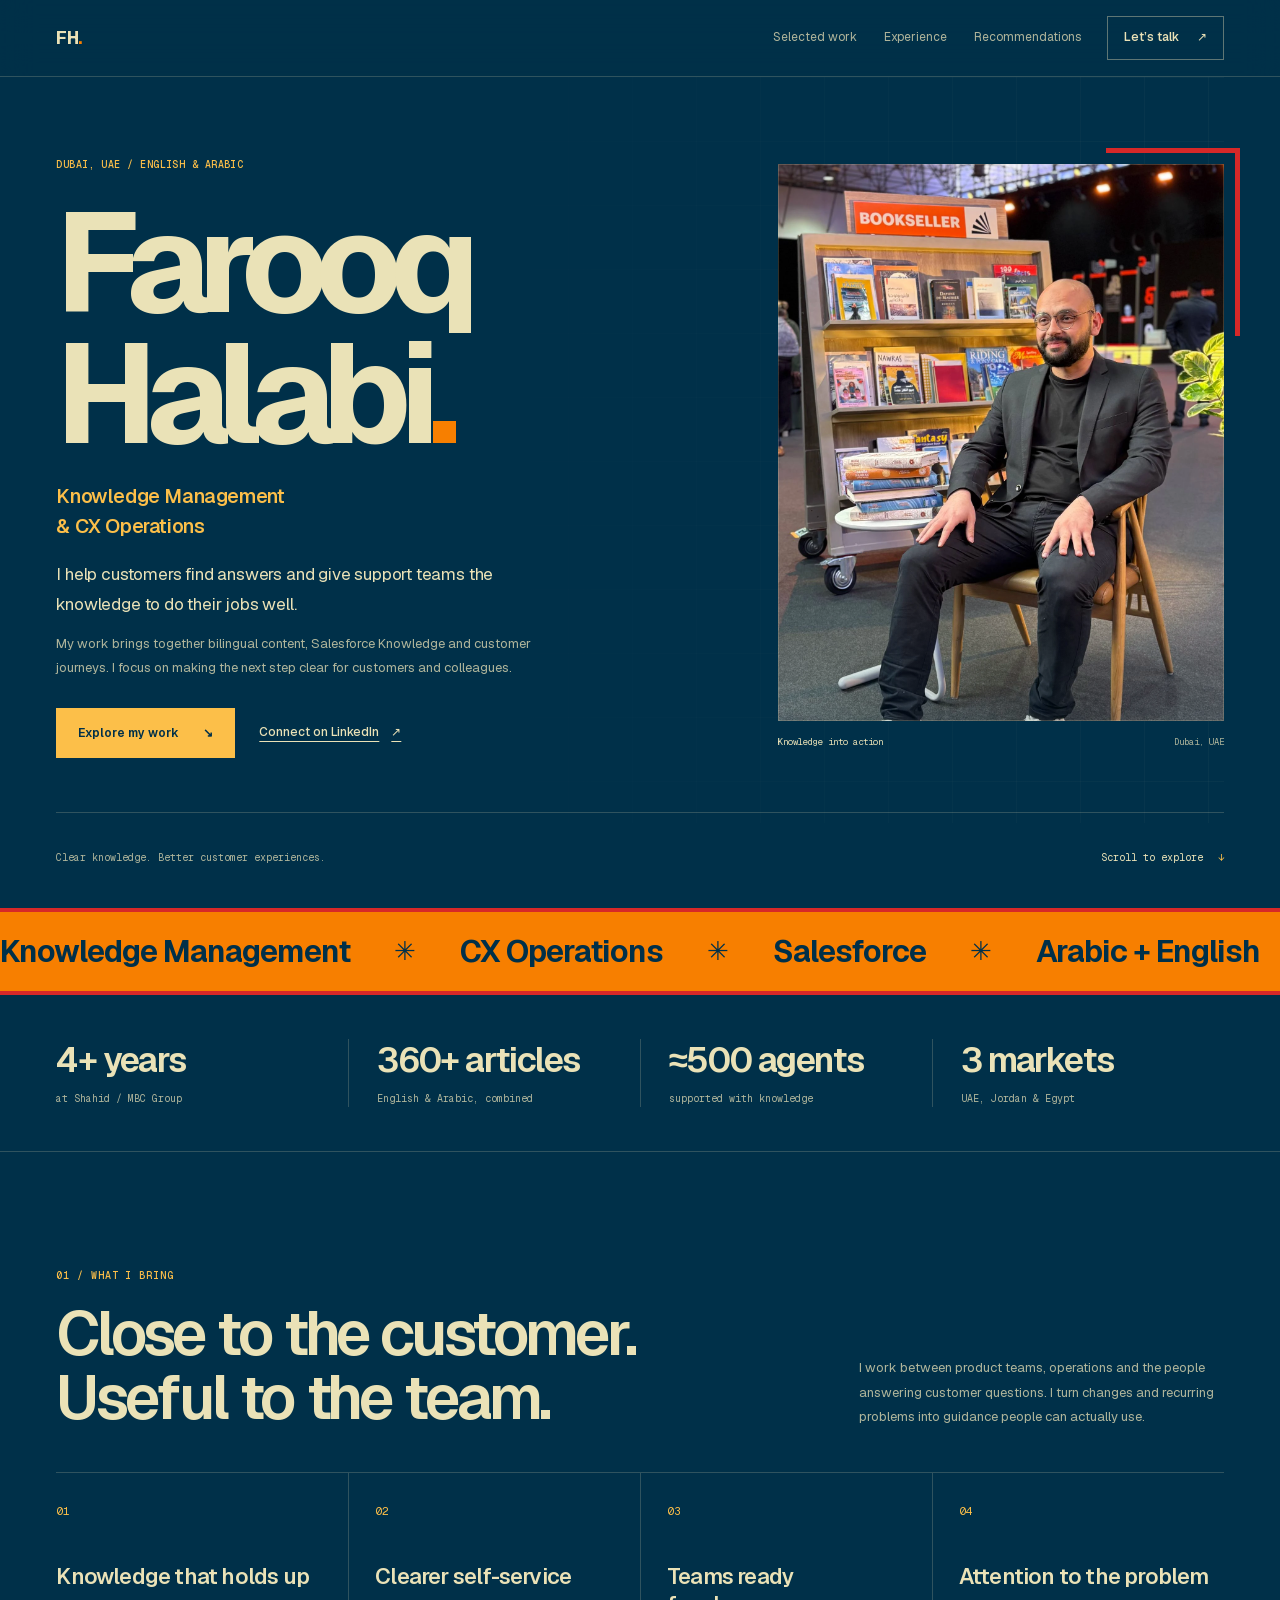
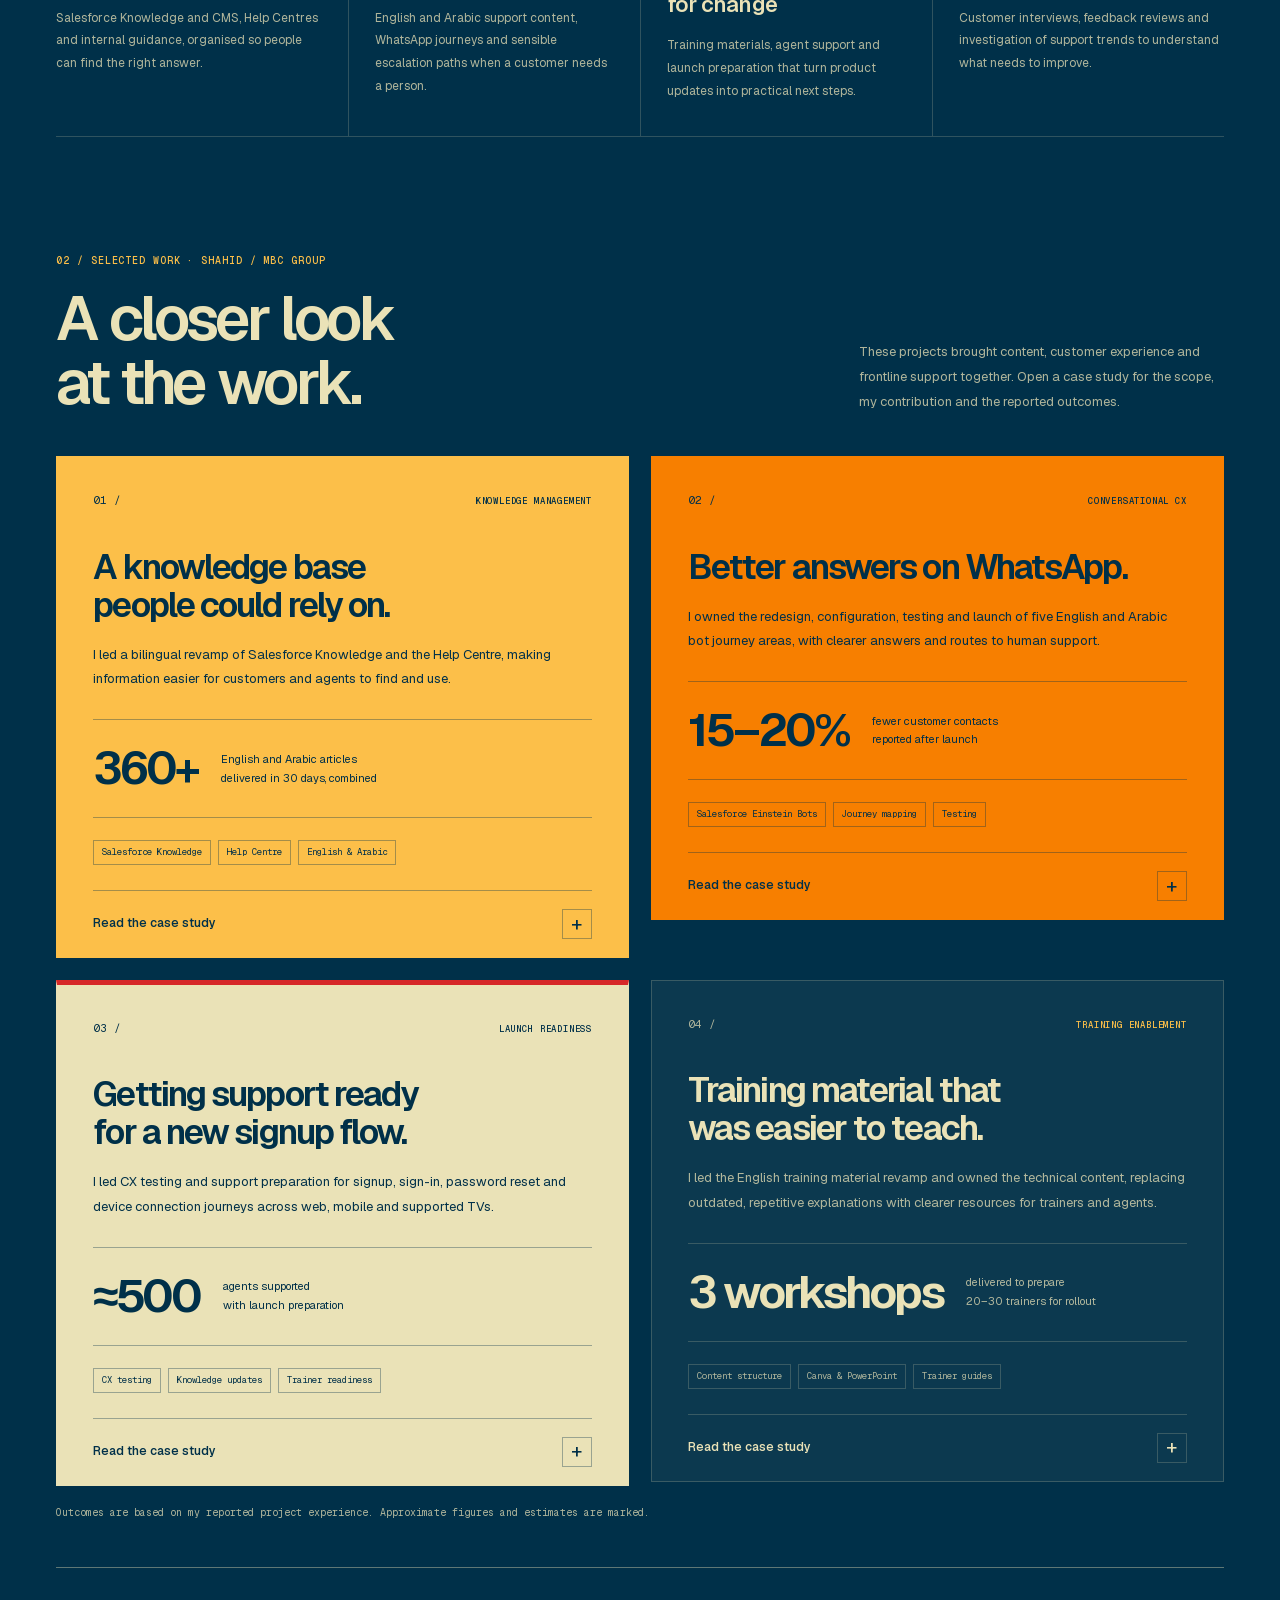
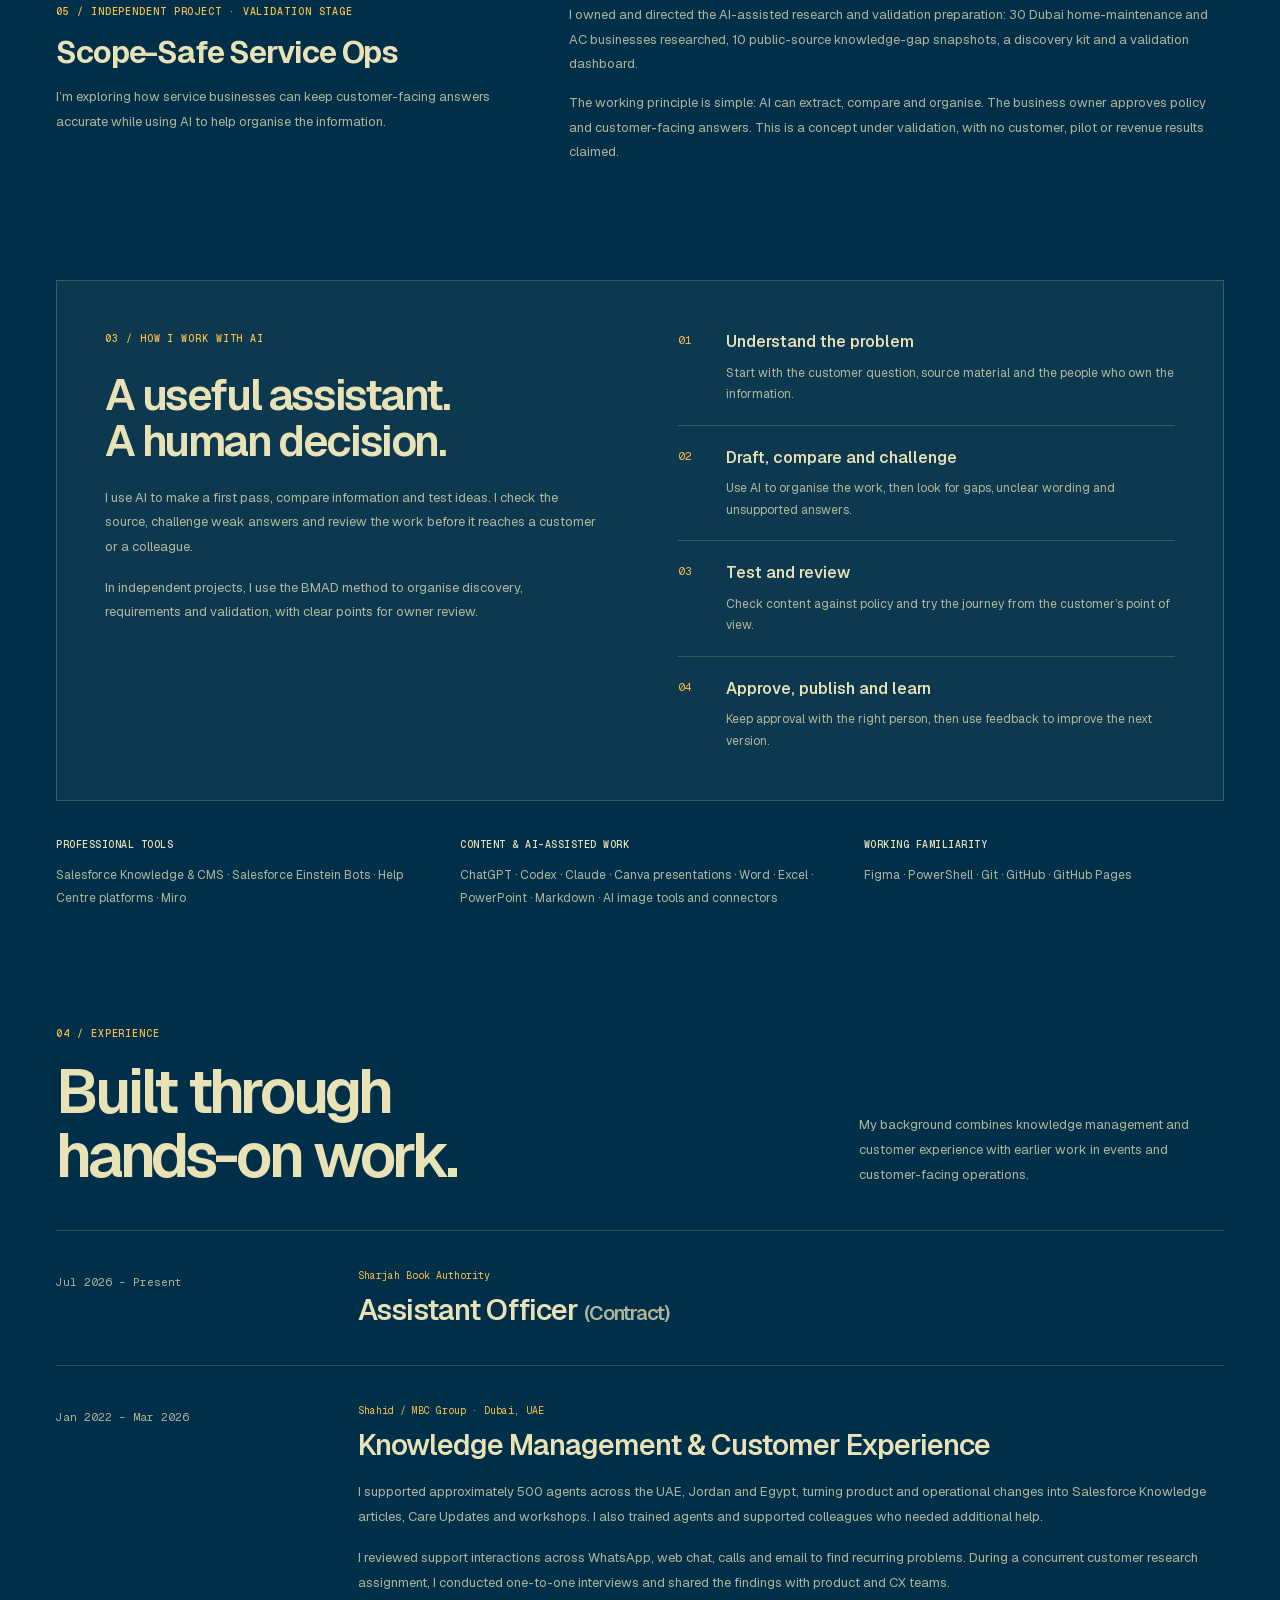
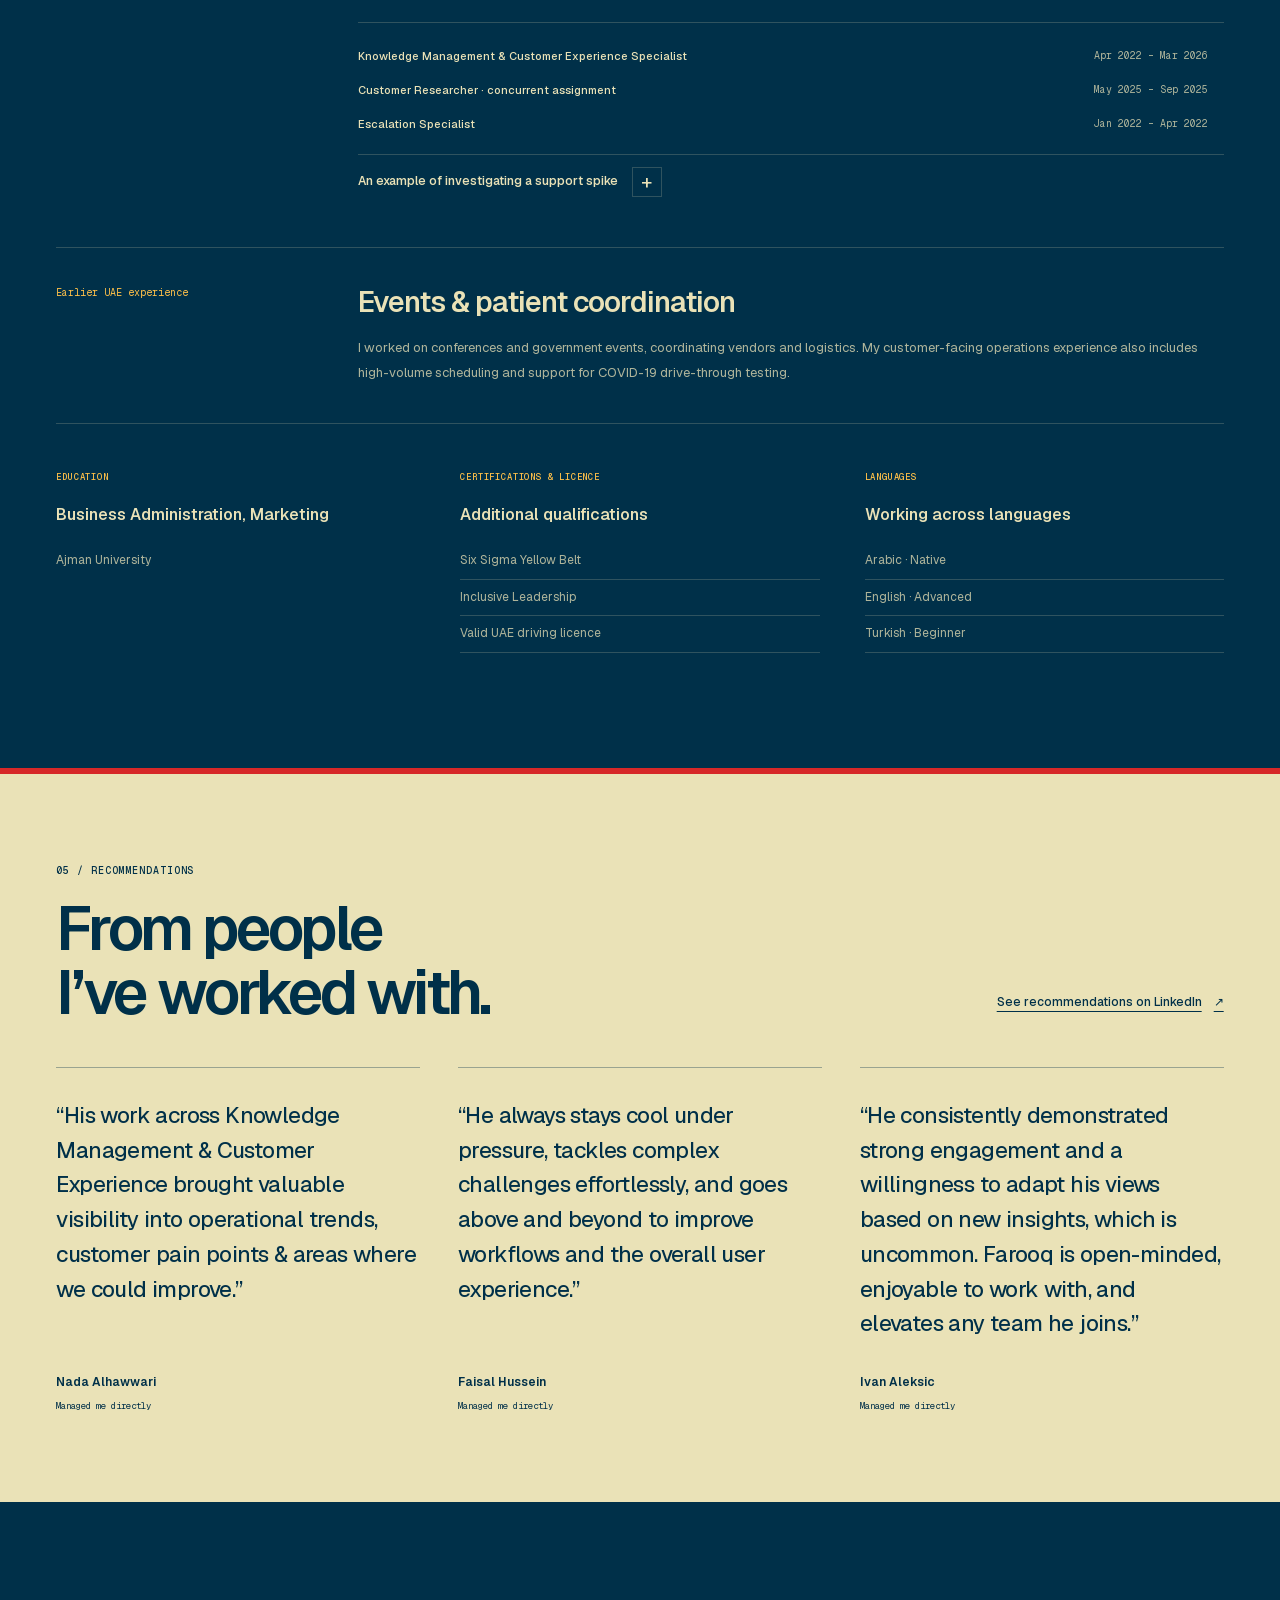
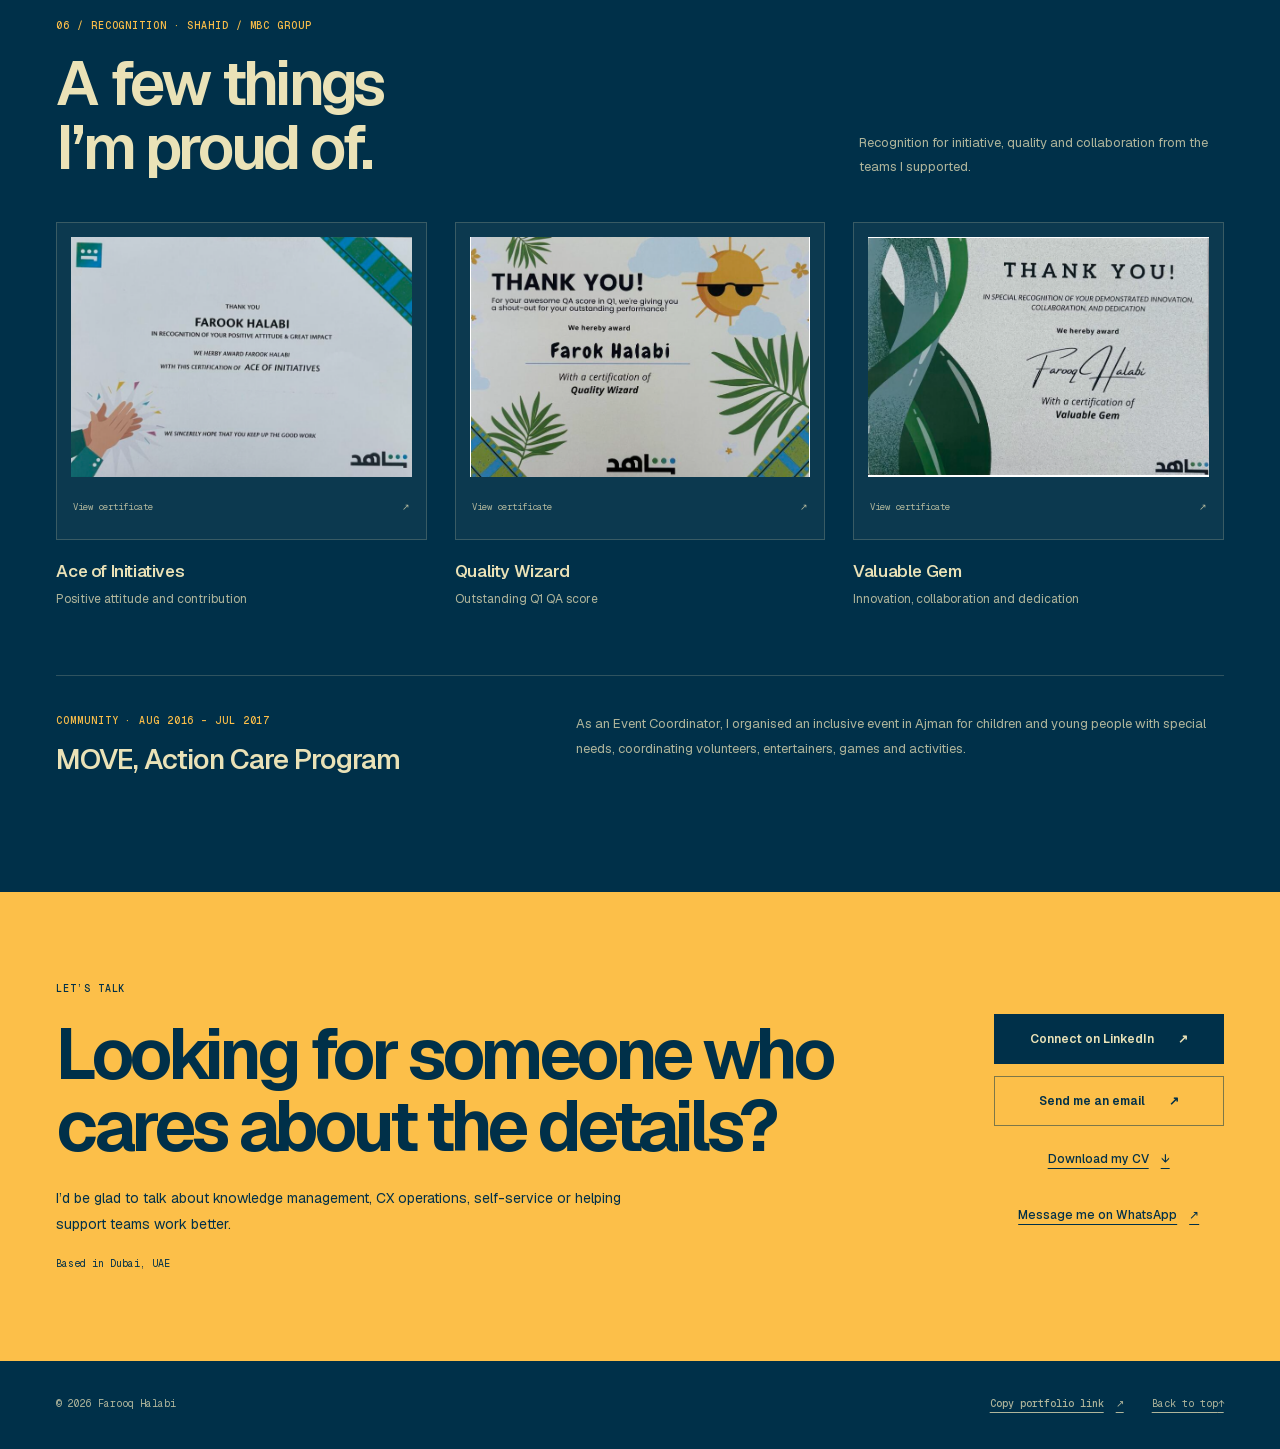
==== commit 9c42d62d: "Apply reference colour palette and keep portfolio motion always on" ====
--- a/index.html
+++ b/index.html
@@ -3,7 +3,7 @@
 <head>
   <meta charset="utf-8">
   <meta name="viewport" content="width=device-width, initial-scale=1">
-  <meta name="theme-color" content="#0a0b0f">
+  <meta name="theme-color" content="#003049">
   <meta name="color-scheme" content="dark">
   <title>Farooq Halabi | Knowledge Management &amp; CX Operations</title>
   <meta name="description" content="I'm Farooq Halabi. I help customers find answers and give support teams the knowledge to do their jobs well. Explore my work in knowledge management, self-service and CX operations.">
@@ -15,22 +15,22 @@
   <link rel="preload" href="/assets/fonts/geist-sans.woff2" as="font" type="font/woff2" crossorigin>
   <link rel="preload" href="/assets/fonts/geist-mono.woff2" as="font" type="font/woff2" crossorigin>
   <link rel="preload" href="/assets/images/farooq-portrait.webp" as="image" type="image/webp" fetchpriority="high">
-  <link rel="stylesheet" href="/assets/css/styles.css?v=20260921-motion">
-  <noscript><style>*,*::before,*::after{animation:none!important;transition:none!important}.motion-toggle,.menu-toggle{display:none!important}.header-link{display:inline-flex!important}.name-line,.hero-portrait{opacity:1!important;transform:none!important}</style></noscript>
+  <link rel="stylesheet" href="/assets/css/styles.css?v=20260921-palette">
+  <noscript><style>.menu-toggle{display:none!important}.header-link{display:inline-flex!important}.name-line,.hero-portrait{opacity:1!important;transform:none!important}</style></noscript>
   <meta property="og:type" content="profile">
   <meta property="og:title" content="Farooq Halabi | Knowledge Management &amp; CX Operations">
   <meta property="og:description" content="Clearer answers for customers. Useful knowledge for support teams. My work in knowledge management and customer experience.">
   <meta property="og:url" content="https://fahalabi.github.io/">
   <meta property="og:site_name" content="Farooq Halabi">
   <meta property="og:locale" content="en_AE">
-  <meta property="og:image" content="https://fahalabi.github.io/assets/images/portfolio-social.png?v=20260921-motion">
+  <meta property="og:image" content="https://fahalabi.github.io/assets/images/portfolio-social.png?v=20260921-palette">
   <meta property="og:image:width" content="1200">
   <meta property="og:image:height" content="630">
   <meta property="og:image:alt" content="Farooq Halabi, Knowledge Management and CX Operations, with his portrait beside a book display">
   <meta name="twitter:card" content="summary_large_image">
   <meta name="twitter:title" content="Farooq Halabi | Knowledge Management &amp; CX Operations">
   <meta name="twitter:description" content="Clearer answers for customers. Useful knowledge for support teams.">
-  <meta name="twitter:image" content="https://fahalabi.github.io/assets/images/portfolio-social.png?v=20260921-motion">
+  <meta name="twitter:image" content="https://fahalabi.github.io/assets/images/portfolio-social.png?v=20260921-palette">
   <script type="application/ld+json">
   {"@context":"https://schema.org","@type":"Person","name":"Farooq Halabi","url":"https://fahalabi.github.io/","image":"https://fahalabi.github.io/assets/images/farooq-portrait.webp","jobTitle":"Knowledge Management and CX Operations Specialist","address":{"@type":"PostalAddress","addressLocality":"Dubai","addressCountry":"AE"},"alumniOf":{"@type":"CollegeOrUniversity","name":"Ajman University"},"knowsLanguage":["Arabic","English","Turkish"],"knowsAbout":["Knowledge Management","Customer Experience Operations","Salesforce Knowledge","Salesforce CMS","Customer Self-Service","Bilingual Content","Training Enablement"],"sameAs":["https://www.linkedin.com/in/farooq-halabi-00536518b/"]}
   </script>
@@ -43,7 +43,6 @@
     <a class="wordmark" href="#top" aria-label="Farooq Halabi, back to top">FH<span aria-hidden="true">.</span></a>
     <nav class="desktop-nav" aria-label="Main navigation"><a href="#work">Selected work</a><a href="#experience">Experience</a><a href="#proof">Recommendations</a></nav>
     <a class="header-link" href="#contact">Let’s talk <span aria-hidden="true">↗</span></a>
-    <button class="motion-toggle" type="button" data-motion-toggle aria-pressed="false" aria-label="Pause animations">Motion on <span aria-hidden="true">Ⅱ</span></button>
     <button class="menu-toggle" type="button" aria-expanded="false" aria-controls="mobile-menu" data-menu-toggle>Menu <span aria-hidden="true">+</span></button>
     <nav class="mobile-menu" id="mobile-menu" aria-label="Mobile navigation" hidden><a href="#work">Selected work</a><a href="#ai">How I work</a><a href="#experience">Experience</a><a href="#proof">Recommendations</a><a href="#contact">Let’s talk</a></nav>
   </div></header>
@@ -61,7 +60,7 @@
       <figure class="hero-portrait"><div class="portrait-frame"><img src="/assets/images/farooq-portrait.webp" alt="Farooq Halabi seated beside a book display, wearing a black blazer and glasses" width="1440" height="2560" fetchpriority="high"><div class="portrait-scan" aria-hidden="true"></div></div><figcaption class="hero-caption"><span>Knowledge into action</span><span>Dubai, UAE</span></figcaption></figure>
       <div class="hero-bottom"><span>Clear knowledge. Better customer experiences.</span><a class="scroll-cue" href="#work">Scroll to explore <span aria-hidden="true">↓</span></a></div>
     </section>
-    <div class="signal-marquee" role="region" aria-label="Professional focus areas. Use the Motion button in the header to pause animation.">
+    <div class="signal-marquee" role="region" aria-label="Professional focus areas">
       <div class="marquee-track">
         <div class="marquee-set"><span>Knowledge Management</span><i aria-hidden="true">✳</i><span>CX Operations</span><i aria-hidden="true">✳</i><span>Salesforce</span><i aria-hidden="true">✳</i><span>Arabic + English</span><i aria-hidden="true">✳</i><span>Customer self-service</span><i aria-hidden="true">✳</i></div>
         <div class="marquee-set" aria-hidden="true"><span>Knowledge Management</span><i>✳</i><span>CX Operations</span><i>✳</i><span>Salesforce</span><i>✳</i><span>Arabic + English</span><i>✳</i><span>Customer self-service</span><i>✳</i></div>
@@ -162,6 +161,6 @@
   <footer class="site-footer"><div class="container"><p>© 2026 Farooq Halabi</p><div><button type="button" class="text-link" data-share>Copy portfolio link <span aria-hidden="true">↗</span></button><a href="#top">Back to top <span aria-hidden="true">↑</span></a></div></div></footer>
   <dialog class="award-dialog" data-award-dialog aria-labelledby="award-dialog-title"><button class="dialog-close" type="button" aria-label="Close certificate" data-dialog-close>Close <span aria-hidden="true">×</span></button><h2 id="award-dialog-title" data-dialog-title></h2><img alt="" data-dialog-image></dialog>
   <div class="share-toast" role="status" aria-live="polite" data-share-toast></div>
-  <script src="/assets/js/main.js?v=20260921-motion" defer></script>
+  <script src="/assets/js/main.js?v=20260921-palette" defer></script>
 </body>
 </html>
--- a/assets/css/styles.css
+++ b/assets/css/styles.css
@@ -1,6 +1,6 @@
 @font-face{font-family:"Geist";src:url("../fonts/geist-sans.woff2") format("woff2");font-style:normal;font-weight:100 900;font-display:swap}
 @font-face{font-family:"Geist Mono";src:url("../fonts/geist-mono.woff2") format("woff2");font-style:normal;font-weight:100 900;font-display:swap}
-:root{color-scheme:dark;--canvas:#0a0b0f;--surface:#11141a;--text:#f3f4f0;--muted:#adb4c2;--line:#2c303a;--lime:#d8ff3e;--blue:#4464ff;--header-height:76px;--section-space:clamp(80px,9vw,128px);--page-padding:clamp(22px,4.4vw,64px);--mono:"Geist Mono",Consolas,monospace;--ease-out:cubic-bezier(.22,1,.36,1)}
+:root{color-scheme:dark;--navy:#003049;--red:#d62828;--orange:#f77f00;--gold:#fcbf49;--cream:#eae2b7;--canvas:var(--navy);--surface:color-mix(in srgb,var(--cream) 5%,var(--navy));--text:var(--cream);--muted:#eae2b7bf;--line:#eae2b733;--accent:var(--gold);--header-height:76px;--section-space:clamp(80px,9vw,128px);--page-padding:clamp(22px,4.4vw,64px);--mono:"Geist Mono",Consolas,monospace;--ease-out:cubic-bezier(.22,1,.36,1)}
 *,*::before,*::after{box-sizing:border-box}
 html{scroll-behavior:smooth;scroll-padding-top:calc(var(--header-height) + 24px);background:var(--canvas)}
 body{margin:0;color:var(--text);background:var(--canvas);font-family:"Geist",Arial,sans-serif;font-size:16px;line-height:1.65;-webkit-font-smoothing:antialiased;text-rendering:optimizeLegibility}
@@ -8,78 +8,75 @@
 button,input,textarea,select{font:inherit} button,a{-webkit-tap-highlight-color:transparent} button{color:inherit}
 a{color:inherit;text-underline-offset:5px} img,svg{display:block;max-width:100%} img{height:auto}
 h1,h2,h3,h4,p,figure,blockquote{margin:0} h1,h2,h3,h4{font-weight:650;text-wrap:balance} ul,ol{margin:0;padding:0}
-[hidden]{display:none!important} ::selection{color:var(--canvas);background:var(--lime)}
-:focus-visible{outline:3px solid var(--lime);outline-offset:5px} main:focus{outline:none}
+[hidden]{display:none!important} ::selection{color:var(--canvas);background:var(--accent)}
+:focus-visible{outline:3px solid var(--accent);outline-offset:5px} main:focus{outline:none}
 section[id]{scroll-margin-top:calc(var(--header-height) + 24px)}
 .container{width:100%;max-width:1408px;margin-inline:auto;padding-inline:var(--page-padding)}
 .sr-only{position:absolute;width:1px;height:1px;padding:0;margin:-1px;overflow:hidden;clip:rect(0,0,0,0);white-space:nowrap;border:0}
-.skip-link{position:fixed;z-index:200;top:12px;left:12px;padding:12px 18px;color:var(--canvas);background:var(--lime);transform:translateY(-150%)}
+.skip-link{position:fixed;z-index:200;top:12px;left:12px;padding:12px 18px;color:var(--canvas);background:var(--accent);transform:translateY(-150%)}
 .skip-link:focus{transform:translateY(0)}
 
-/* Navigation and motion controls */
-.site-header{position:sticky;z-index:50;top:0;background:rgba(10,11,15,.94);border-bottom:1px solid var(--line);backdrop-filter:blur(16px)}
-.site-header.is-scrolled{background:rgba(10,11,15,.98)}
+/* Navigation */
+.site-header{position:sticky;z-index:50;top:0;background:rgba(0,48,73,.94);border-bottom:1px solid var(--line);backdrop-filter:blur(16px)}
+.site-header.is-scrolled{background:rgba(0,48,73,.98)}
 .header-inner{display:flex;align-items:center;gap:26px;min-height:var(--header-height)}
 .wordmark{flex-shrink:0;padding-block:12px;font-size:18px;font-weight:700;letter-spacing:-.8px;text-decoration:none}
-.wordmark span{color:var(--lime)}
+.wordmark span{color:var(--orange)}
 .desktop-nav{display:flex;align-items:center;gap:clamp(18px,2.1vw,30px);margin-left:auto}
 .desktop-nav a{padding-block:12px;color:var(--muted);font-size:12px;text-decoration:none}
-.desktop-nav a:hover,.desktop-nav a[aria-current="location"]{color:var(--lime)}
-.header-link{display:inline-flex;align-items:center;justify-content:center;gap:18px;min-height:44px;padding:7px 16px;border:1px solid #535963;font-size:12px;font-weight:550;text-decoration:none;white-space:nowrap}
-.header-link:hover{color:var(--canvas);background:var(--lime);border-color:var(--lime)}
-.motion-toggle,.menu-toggle{display:inline-flex;align-items:center;justify-content:center;gap:8px;min-height:44px;padding:8px 10px;color:var(--muted);background:transparent;border:1px solid var(--line);cursor:pointer;font-family:var(--mono);font-size:10px;white-space:nowrap}
-.motion-toggle{width:110px;flex-shrink:0}
-.motion-toggle::before{content:"";width:5px;height:5px;flex-shrink:0;background:var(--lime)}
-.motion-toggle[aria-pressed="true"]::before{background:#737b8a}
-.motion-toggle:hover,.menu-toggle:hover{color:var(--text);border-color:#778091}
-.motion-toggle:disabled{cursor:default}
+.desktop-nav a:hover,.desktop-nav a[aria-current="location"]{color:var(--accent)}
+.header-link{display:inline-flex;align-items:center;justify-content:center;gap:18px;min-height:44px;padding:7px 16px;border:1px solid #eae2b766;font-size:12px;font-weight:550;text-decoration:none;white-space:nowrap}
+.header-link:hover{color:var(--canvas);background:var(--accent);border-color:var(--accent)}
+.menu-toggle{display:inline-flex;align-items:center;justify-content:center;gap:8px;min-height:44px;padding:8px 10px;color:var(--muted);background:transparent;border:1px solid var(--line);cursor:pointer;font-family:var(--mono);font-size:10px;white-space:nowrap}
+
+.menu-toggle:hover{color:var(--text);border-color:#eae2b799}
+
 .menu-toggle{display:none;min-width:68px;color:var(--text)}
-.mobile-menu{position:absolute;top:100%;right:0;left:0;display:grid;padding:10px var(--page-padding) 24px;background:var(--surface);border-bottom:1px solid #535963;box-shadow:0 20px 36px #0005}
+.mobile-menu{position:absolute;top:100%;right:0;left:0;display:grid;padding:10px var(--page-padding) 24px;background:var(--surface);border-bottom:1px solid #eae2b766;box-shadow:0 20px 36px #0005}
 .mobile-menu a{display:flex;align-items:center;min-height:50px;padding:10px 0;border-bottom:1px solid var(--line);font-size:15px;text-decoration:none}
-.mobile-menu a:hover{color:var(--lime)}
+.mobile-menu a:hover{color:var(--accent)}
 .progress-rail{position:fixed;z-index:60;top:calc(var(--header-height) - 1px);left:0;width:100%;height:2px;pointer-events:none}
-.progress-rail span{display:block;width:100%;height:100%;background:var(--lime);transform:scaleX(0);transform-origin:left center}
+.progress-rail span{display:block;width:100%;height:100%;background:var(--accent);transform:scaleX(0);transform-origin:left center}
 .pointer-glow{display:none}
 
 /* Portrait, name and moving skills bar */
 .hero{position:relative;isolation:isolate;display:grid;grid-template-columns:minmax(0,1.24fr) minmax(0,.84fr);align-items:center;gap:44px 64px;padding-top:clamp(52px,6.2vw,88px);padding-bottom:28px}
-.hero-grid{position:absolute;z-index:-1;top:0;right:var(--page-padding);bottom:85px;left:var(--page-padding);opacity:.55;pointer-events:none;background-image:linear-gradient(#252b363d 1px,transparent 1px),linear-gradient(90deg,#252b363d 1px,transparent 1px);background-size:64px 64px;mask-image:linear-gradient(90deg,transparent 34%,#000)}
+.hero-grid{position:absolute;z-index:-1;top:0;right:var(--page-padding);bottom:85px;left:var(--page-padding);opacity:.55;pointer-events:none;background-image:linear-gradient(#eae2b710 1px,transparent 1px),linear-gradient(90deg,#eae2b710 1px,transparent 1px);background-size:64px 64px;mask-image:linear-gradient(90deg,transparent 34%,#000)}
 .hero-copy{min-width:0;position:relative;z-index:2}
-.eyebrow,.section-label,.project-category{color:var(--lime);font-family:var(--mono);font-size:10px;font-weight:500;line-height:1.7;letter-spacing:.09em;text-transform:uppercase}
+.eyebrow,.section-label,.project-category{color:var(--accent);font-family:var(--mono);font-size:10px;font-weight:500;line-height:1.7;letter-spacing:.09em;text-transform:uppercase}
 .hero .eyebrow{max-width:520px;margin-bottom:28px;font-size:10px;letter-spacing:.045em}
 .hero h1{font-size:clamp(76px,11vw,154px);font-weight:720;line-height:.87;letter-spacing:-.082em}
 .name-line{display:block;animation:name-enter 1.15s var(--ease-out) both}
 .surname-line{margin-top:8px;animation-delay:.11s}
-.name-dot{color:var(--lime)}
-.hero-role{max-width:520px;margin-top:28px;color:var(--lime);font-size:clamp(15px,1.55vw,20px);font-weight:550;line-height:1.5;letter-spacing:-.4px}
+.name-dot{color:var(--orange)}
+.hero-role{max-width:520px;margin-top:28px;color:var(--accent);font-size:clamp(15px,1.55vw,20px);font-weight:550;line-height:1.5;letter-spacing:-.4px}
 .hero-intro{max-width:500px;margin-top:18px;font-size:17px;line-height:1.75;letter-spacing:-.18px}
 .hero-detail{max-width:490px;margin-top:13px;color:var(--muted);font-size:13px;line-height:1.8}
 .hero-actions{display:flex;align-items:center;flex-wrap:wrap;gap:14px 24px;margin-top:29px}
-.button{display:inline-flex;align-items:center;justify-content:center;gap:24px;min-height:50px;padding:12px 21px;color:var(--text);background:transparent;border:1px solid #626b7d;cursor:pointer;font-size:12px;font-weight:600;line-height:1.5;text-align:center;text-decoration:none;transition:transform 200ms var(--ease-out)}
-.button:hover{transform:translateY(-3px);border-color:var(--lime)}
-.button-primary{color:var(--canvas);background:var(--lime);border-color:var(--lime)}
-.button-primary:hover{background:#e4ff7d;border-color:#e4ff7d}
+.button{display:inline-flex;align-items:center;justify-content:center;gap:24px;min-height:50px;padding:12px 21px;color:var(--text);background:transparent;border:1px solid #eae2b780;cursor:pointer;font-size:12px;font-weight:600;line-height:1.5;text-align:center;text-decoration:none;transition:transform 200ms var(--ease-out)}
+.button:hover{transform:translateY(-3px);border-color:var(--accent)}
+.button-primary{color:var(--canvas);background:var(--accent);border-color:var(--accent)}
+.button-primary:hover{background:var(--cream);border-color:var(--cream)}
 .button span,.text-link span{display:inline-block;transition:transform 200ms var(--ease-out)}
 .button:hover span,.text-link:hover span{transform:translate(2px,-2px)}
 .text-link{display:inline-flex;align-items:center;gap:12px;min-height:44px;font-size:12px;font-weight:500;text-decoration-thickness:1px}
-.text-link:hover{color:var(--lime)}
+.text-link:hover{color:var(--accent)}
 .hero-portrait{position:relative;justify-self:end;align-self:center;width:100%;max-width:450px;animation:portrait-enter 1.45s var(--ease-out) both}
-.hero-portrait::before{content:"";position:absolute;z-index:-1;top:-16px;right:-16px;width:30%;height:32%;border-top:1px solid var(--lime);border-right:1px solid var(--lime)}
-.hero-portrait>img,.hero-portrait .portrait-frame{position:relative;width:100%;aspect-ratio:4/5;overflow:hidden;background:#222831}
-.hero-portrait .portrait-frame::after{content:"";position:absolute;inset:0;pointer-events:none;box-shadow:inset 0 0 0 1px #ffffff1f;background:linear-gradient(180deg,transparent 75%,#0a0b0f33)}
+.hero-portrait::before{content:"";position:absolute;z-index:-1;top:-16px;right:-16px;width:30%;height:32%;border-top:5px solid var(--red);border-right:5px solid var(--red)}
+.hero-portrait>img,.hero-portrait .portrait-frame{position:relative;width:100%;aspect-ratio:4/5;overflow:hidden;background:var(--navy)}
+.hero-portrait .portrait-frame::after{content:"";position:absolute;inset:0;pointer-events:none;box-shadow:inset 0 0 0 1px #eae2b733;background:linear-gradient(180deg,transparent 75%,#00304933)}
 .hero-portrait img{width:100%;height:100%;object-fit:cover;object-position:64% 33%}
-.portrait-scan{position:absolute;z-index:1;inset:-50% 0 auto;height:40%;background:linear-gradient(transparent,#d8ff3e12,transparent);pointer-events:none;animation:portrait-scan 9s linear infinite}
+.portrait-scan{position:absolute;z-index:1;inset:-50% 0 auto;height:40%;background:linear-gradient(transparent,#fcbf491a,transparent);pointer-events:none;animation:portrait-scan 9s linear infinite}
 .hero-caption,.hero-portrait figcaption{display:flex;justify-content:space-between;flex-wrap:wrap;gap:5px 14px;margin-top:14px;color:var(--muted);font-family:var(--mono);font-size:9px;line-height:1.7}
 .hero-caption span:first-child{color:var(--text)}
 .hero-bottom{grid-column:1/-1;display:flex;align-items:center;justify-content:space-between;gap:24px;margin-top:10px;padding-top:23px;border-top:1px solid var(--line);color:var(--muted);font-family:var(--mono);font-size:10px}
 .scroll-cue{display:inline-flex;align-items:center;gap:15px;min-height:44px;color:var(--text);text-decoration:none}
-.scroll-cue span{display:inline-block;color:var(--lime);animation:cue-bounce 2.3s ease-in-out infinite}
-.signal-marquee{overflow:hidden;padding-block:20px;color:var(--canvas);background:var(--lime)}
+.scroll-cue span{display:inline-block;color:var(--accent);animation:cue-bounce 2.3s ease-in-out infinite}
+.signal-marquee{overflow:hidden;padding-block:20px;color:var(--navy);background:var(--orange);border-block:4px solid var(--red)}
 .marquee-track{display:flex;width:max-content;animation:marquee-travel 28s linear infinite}
 .marquee-set{display:flex;align-items:center;gap:44px;padding-right:44px;flex-shrink:0}
 .marquee-set span{font-size:clamp(20px,2.4vw,31px);font-weight:650;line-height:1.25;letter-spacing:-1px;white-space:nowrap}
-.marquee-set i{font-size:26px;font-style:normal;line-height:1}
-.signal-marquee:hover .marquee-track,.signal-marquee:focus-within .marquee-track{animation-play-state:paused}
+.marquee-set i{color:var(--navy);font-size:26px;font-style:normal;line-height:1}
 .career-strip{display:grid;grid-template-columns:repeat(4,minmax(0,1fr));padding-block:44px;border-bottom:1px solid var(--line)}
 .career-stat{min-width:0;padding-inline:28px;border-left:1px solid var(--line)}
 .career-stat:first-child{padding-left:0;border-left:0}
@@ -98,13 +95,14 @@
 .expertise-grid{display:grid;grid-template-columns:repeat(4,minmax(0,1fr));border-top:1px solid var(--line);border-bottom:1px solid var(--line)}
 .expertise-card{min-width:0;padding:29px 26px 33px;border-left:1px solid var(--line)}
 .expertise-card:first-child{padding-left:0;border-left:0} .expertise-card:last-child{padding-right:0}
-.card-index{display:block;margin-bottom:43px;color:var(--lime);font-family:var(--mono);font-size:11px}
+.card-index{display:block;margin-bottom:43px;color:var(--accent);font-family:var(--mono);font-size:11px}
 .expertise-card h3{max-width:18ch;margin-bottom:16px;font-size:22px;font-weight:570;line-height:1.25;letter-spacing:-.8px}
 .expertise-card p{color:var(--muted);font-size:12px;line-height:1.9}
 .project-grid{display:grid;grid-template-columns:repeat(2,minmax(0,1fr));gap:22px;align-items:start}
-.project-card{--project-text:var(--text);--project-muted:#b3bbca;--project-line:#373e4b;--project-accent:var(--lime);position:relative;min-width:0;padding:34px 36px 0;color:var(--project-text);background:var(--surface);border:1px solid var(--project-line)}
-.project-card.featured{--project-text:#0a0b0f;--project-muted:#303d16;--project-line:#809827;--project-accent:#11180a;background:var(--lime);border-color:var(--lime)}
-.project-card:nth-child(2){--project-text:#fff;--project-muted:#f1f3ff;--project-line:#90a3ff;--project-accent:#fff;background:#304bdc;border-color:#304bdc}
+.project-card{--project-text:var(--text);--project-muted:var(--muted);--project-line:var(--line);--project-accent:var(--accent);position:relative;min-width:0;padding:34px 36px 0;color:var(--project-text);background:var(--surface);border:1px solid var(--project-line)}
+.project-card.featured{--project-text:var(--navy);--project-muted:var(--navy);--project-line:#00304959;--project-accent:var(--navy);background:var(--gold);border-color:var(--gold)}
+.project-card:nth-child(2){--project-text:var(--navy);--project-muted:var(--navy);--project-line:#00304959;--project-accent:var(--navy);background:var(--orange);border-color:var(--orange)}
+.project-card:nth-child(3){--project-text:var(--navy);--project-muted:var(--navy);--project-line:#00304959;--project-accent:var(--navy);background:var(--cream);border-color:var(--cream);border-top:5px solid var(--red)}
 .project-card :focus-visible{outline-color:var(--project-accent)}
 .project-topline{display:flex;align-items:baseline;justify-content:space-between;flex-wrap:wrap;gap:8px 12px;margin-bottom:38px}
 .project-index{color:var(--project-muted);font-family:var(--mono);font-size:11px}
@@ -115,7 +113,7 @@
 .project-metric strong{color:var(--project-text);font-size:clamp(35px,3.6vw,49px);font-weight:650;line-height:1.1;letter-spacing:-.065em;white-space:nowrap}
 .project-metric span{max-width:230px;color:var(--project-muted);font-size:11px;line-height:1.7}
 .project-points{display:grid;gap:9px;margin-block:18px;padding-left:18px;color:var(--project-muted,var(--muted));font-size:12px;line-height:1.8}
-.project-points li::marker{color:var(--project-accent,var(--lime))}
+.project-points li::marker{color:var(--project-accent,var(--accent))}
 .project-tags{display:flex;flex-wrap:wrap;gap:7px;margin-block:22px}
 .project-tags span{padding:4px 8px;color:var(--project-muted);border:1px solid var(--project-line);font-family:var(--mono);font-size:9px;line-height:1.7}
 .project-details{margin-top:25px;border-top:1px solid var(--project-line,var(--line))}
@@ -128,21 +126,21 @@
 .case-body h4{margin-top:12px;color:var(--project-text,var(--text));font-size:13px}
 .case-body h4:first-child{margin-top:0} .case-body ul{padding-left:18px}
 .evidence-note{margin-top:18px;color:var(--muted);font-family:var(--mono);font-size:10px;line-height:1.8}
-.independent-project{display:grid;grid-template-columns:minmax(0,.82fr) minmax(0,1.18fr);gap:58px;margin-top:45px;padding:35px 0 0;border-top:1px solid #596274}
+.independent-project{display:grid;grid-template-columns:minmax(0,.82fr) minmax(0,1.18fr);gap:58px;margin-top:45px;padding:35px 0 0;border-top:1px solid #eae2b766}
 .independent-project h3{margin-block:14px;font-size:31px;line-height:1.2;letter-spacing:-1.2px}
 .independent-project p:not(.project-category){color:var(--muted);font-size:13px;line-height:1.9}
 .independent-project p+p{margin-top:14px}
 .independent-project ul{display:grid;gap:8px;margin-top:16px;padding-left:18px;color:var(--muted);font-size:13px}
 
 /* Working approach and career */
-.approach-panel{display:grid;grid-template-columns:minmax(0,1fr) minmax(0,1fr);gap:76px;padding:48px;background:#131923;border:1px solid #354053}
+.approach-panel{display:grid;grid-template-columns:minmax(0,1fr) minmax(0,1fr);gap:76px;padding:48px;background:var(--surface);border:1px solid var(--line)}
 .approach-copy h2,.approach-copy h3{max-width:17ch;margin-bottom:22px;font-size:clamp(34px,3.4vw,45px);font-weight:600;line-height:1.05;letter-spacing:-.055em}
 .approach-copy p{margin-top:16px;color:var(--muted);font-size:13px;line-height:1.9}
-.approach-copy .eyebrow{margin:0 0 24px;color:var(--lime);font-size:10px}
+.approach-copy .eyebrow{margin:0 0 24px;color:var(--accent);font-size:10px}
 .workflow-list{list-style:none}
-.workflow-list li{display:grid;grid-template-columns:28px minmax(0,1fr);gap:20px;padding-block:19px;border-bottom:1px solid #354053}
+.workflow-list li{display:grid;grid-template-columns:28px minmax(0,1fr);gap:20px;padding-block:19px;border-bottom:1px solid var(--line)}
 .workflow-list li:first-child{padding-top:0} .workflow-list li:last-child{padding-bottom:0;border-bottom:0}
-.step-number{padding-top:2px;color:var(--lime);font-family:var(--mono);font-size:11px}
+.step-number{padding-top:2px;color:var(--accent);font-family:var(--mono);font-size:11px}
 .workflow-list h3{margin-bottom:7px;font-size:16px;font-weight:550}
 .workflow-list p{color:var(--muted);font-size:12px;line-height:1.8}
 .tool-groups{display:flex;flex-wrap:wrap;gap:30px 44px;margin-top:36px}
@@ -154,7 +152,7 @@
 .experience-row time{padding-top:5px;color:var(--muted);font-family:var(--mono);font-size:11px}
 .experience-row h3{font-size:29px;font-weight:560;line-height:1.2;letter-spacing:-1px}
 .experience-row h3 span{color:var(--muted);font-size:.7em}
-.role-label{margin-bottom:9px;color:var(--lime);font-family:var(--mono);font-size:10px}
+.role-label{margin-bottom:9px;color:var(--accent);font-family:var(--mono);font-size:10px}
 .experience-row p:not(.role-label){max-width:850px;margin-top:17px;color:var(--muted);font-size:13px;line-height:1.9}
 .role-history{display:grid;gap:13px;margin-top:26px;padding-top:23px;border-top:1px solid var(--line)}
 .role-history p,.experience-row .role-history p{display:flex;justify-content:space-between;gap:18px;margin-top:0;font-size:11px}
@@ -165,49 +163,50 @@
 .experience-detail .case-body{padding-bottom:3px}
 .credentials-grid{display:grid;grid-template-columns:repeat(3,minmax(0,1fr));gap:45px;margin-top:45px}
 .credential-card h3{margin-bottom:15px;font-size:16px;font-weight:550}
-.credential-card p.eyebrow{margin-bottom:17px;padding:0;color:var(--lime);font-size:9px}
+.credential-card p.eyebrow{margin-bottom:17px;padding:0;color:var(--accent);font-size:9px}
 .credential-card ul{list-style:none}
 .credential-card li,.credential-card p{padding-block:7px;color:var(--muted);font-size:12px;line-height:1.8}
 .credential-card li{border-bottom:1px solid var(--line)} .credential-card li span{color:var(--muted)}
 
 /* Recommendations, recognition and contact */
-.recommendations-section{padding-block:88px;color:#fff;background:#142ba6;border-block:1px solid #4057cb}
+.recommendations-section{padding-block:88px;color:var(--navy);background:var(--cream);border-top:6px solid var(--red)}
 .recommendations-section .section-heading h2{max-width:760px}
-.recommendations-section .section-heading .eyebrow{color:var(--lime)}
-.recommendations-section .section-heading>p:not(.eyebrow){color:#d9e1ff}
+.recommendations-section :focus-visible{outline-color:var(--navy)}
+.recommendations-section .section-heading .eyebrow{color:var(--navy)}
+.recommendations-section .section-heading>p:not(.eyebrow){color:var(--navy)}
 .recommendation-grid{display:grid;grid-template-columns:repeat(3,minmax(0,1fr));gap:38px}
-.quote-card{display:flex;flex-direction:column;justify-content:space-between;gap:32px;padding-top:30px;border-top:1px solid #7487e7}
-.quote-card blockquote{color:#fff;font-size:clamp(18px,1.75vw,23px);font-weight:450;line-height:1.55;letter-spacing:-.6px}
+.quote-card{display:flex;flex-direction:column;justify-content:space-between;gap:32px;padding-top:30px;border-top:1px solid #00304959}
+.quote-card blockquote{color:var(--navy);font-size:clamp(18px,1.75vw,23px);font-weight:450;line-height:1.55;letter-spacing:-.6px}
 .quote-card footer,.quote-card figcaption{display:grid;gap:5px}
-.quote-card footer strong,.quote-card figcaption strong{color:#fff;font-size:12px;font-weight:600}
-.quote-card footer span,.quote-card figcaption span{color:#d0dbff;font-family:var(--mono);font-size:9px;line-height:1.8}
-.recommendations-section .text-link{max-width:230px;color:#fff}
-.recommendations-section .text-link:hover{color:var(--lime)}
+.quote-card footer strong,.quote-card figcaption strong{color:var(--navy);font-size:12px;font-weight:600}
+.quote-card footer span,.quote-card figcaption span{color:var(--navy);font-family:var(--mono);font-size:9px;line-height:1.8}
+.recommendations-section .text-link{max-width:230px;color:var(--navy)}
+.recommendations-section .text-link:hover{text-decoration-thickness:2px}
 .awards-grid{display:grid;grid-template-columns:repeat(3,minmax(0,1fr));gap:28px}
 .award-card{min-width:0}
 .award-open{position:relative;display:block;width:100%;padding:14px;background:var(--surface);border:1px solid var(--line);cursor:zoom-in}
 .award-open img{width:100%;aspect-ratio:1.42;object-fit:contain;background:#fff;transition:transform 400ms var(--ease-out)}
 .award-open:hover img{transform:scale(.975)}
 .award-open>span{display:flex;justify-content:space-between;align-items:center;min-height:44px;margin:9px 2px -5px;color:var(--muted);font-family:var(--mono);font-size:9px}
-.award-open:hover>span{color:var(--lime)}
+.award-open:hover>span{color:var(--accent)}
 .award-card h3{margin-top:20px;font-size:17px;font-weight:550;line-height:1.4;letter-spacing:-.4px}
 .award-card>p{margin-top:6px;color:var(--muted);font-size:12px}
 .community-row{display:grid;grid-template-columns:minmax(0,.82fr) minmax(0,1.18fr);gap:70px;margin-top:66px;padding-top:36px;border-top:1px solid var(--line)}
 .community-row h3{margin-top:14px;font-size:28px;font-weight:550;line-height:1.2;letter-spacing:-1px}
 .community-row>p{color:var(--muted);font-size:13px;line-height:1.9}
-.contact-section{padding-block:88px;background:var(--lime);color:var(--canvas)}
+.contact-section{padding-block:88px;background:var(--accent);color:var(--canvas)}
 .contact-inner{display:flex;align-items:center;justify-content:space-between;gap:65px}
 .contact-inner>div:first-child{max-width:790px}
-.contact-section .eyebrow{margin-bottom:22px;color:#3a4517}
+.contact-section .eyebrow{margin-bottom:22px;color:var(--navy)}
 .contact-section h2{font-size:clamp(43px,5.5vw,76px);font-weight:650;line-height:1.02;letter-spacing:-.065em}
-.contact-section p:not(.eyebrow):not(.contact-meta){max-width:600px;margin-top:23px;color:#303d16;font-size:14px;line-height:1.85}
+.contact-section p:not(.eyebrow):not(.contact-meta){max-width:600px;margin-top:23px;color:var(--navy);font-size:14px;line-height:1.85}
 .contact-actions{display:flex;flex-direction:column;align-items:stretch;gap:12px;min-width:230px}
-.contact-actions .button{color:var(--canvas);border-color:#65761f}
+.contact-actions .button{color:var(--canvas);border-color:#00304980}
 .contact-actions .button-primary{color:var(--text);background:var(--canvas);border-color:var(--canvas)}
-.contact-actions .button-primary:hover{background:#262c1b}
+.contact-actions .button-primary:hover{background:#003049e6}
 .contact-actions .text-link{justify-content:center;margin-inline:auto;color:var(--canvas)}
 .contact-section :focus-visible{outline-color:var(--canvas)}
-.contact-meta{margin-top:17px;color:#3b471b;font-family:var(--mono);font-size:10px;line-height:1.8}
+.contact-meta{margin-top:17px;color:var(--navy);font-family:var(--mono);font-size:10px;line-height:1.8}
 .contact-actions button:not(.button){min-height:44px;padding:8px 0;color:var(--canvas);background:transparent;border:0;cursor:pointer;font-size:12px;text-decoration:underline;text-underline-offset:5px}
 .site-footer{padding-block:22px}
 .site-footer>.container{display:flex;align-items:center;justify-content:space-between;flex-wrap:wrap;gap:12px 28px}
@@ -215,19 +214,19 @@
 .site-footer a{display:inline-flex;align-items:center;min-height:44px}
 .site-footer nav,.site-footer .footer-links,.site-footer>.container>div{display:flex;flex-wrap:wrap;gap:10px 28px}
 .site-footer button{min-height:44px;padding:0;background:none;border:0;cursor:pointer;text-decoration:underline;text-underline-offset:5px}
-.site-footer a:hover,.site-footer button:hover{color:var(--lime)}
-.award-dialog{width:min(94vw,1060px);max-height:92vh;padding:24px;color:var(--text);background:var(--surface);border:1px solid #626b7d}
-.award-dialog::backdrop{background:#05070cf0}
-.dialog-close{display:block;min-width:44px;min-height:44px;margin-left:auto;padding:8px 15px;background:transparent;border:1px solid #626b7d;cursor:pointer;font-size:12px}
-.dialog-close:hover{color:var(--canvas);background:var(--lime)}
+.site-footer a:hover,.site-footer button:hover{color:var(--accent)}
+.award-dialog{width:min(94vw,1060px);max-height:92vh;padding:24px;color:var(--text);background:var(--surface);border:1px solid #eae2b780}
+.award-dialog::backdrop{background:#003049f0}
+.dialog-close{display:block;min-width:44px;min-height:44px;margin-left:auto;padding:8px 15px;background:transparent;border:1px solid #eae2b780;cursor:pointer;font-size:12px}
+.dialog-close:hover{color:var(--canvas);background:var(--accent)}
 .award-dialog h2{margin:12px 0 22px;font-size:28px;line-height:1.3;letter-spacing:-1px}
 .award-dialog img{width:100%;max-height:67vh;object-fit:contain}
-.share-toast{position:fixed;z-index:100;right:20px;bottom:20px;max-width:min(360px,calc(100vw - 40px));padding:14px 20px;color:var(--canvas);background:var(--lime);border:1px solid var(--lime);font-size:13px;opacity:0;pointer-events:none;transform:translateY(8px);transition:opacity 160ms ease,transform 160ms ease}
+.share-toast{position:fixed;z-index:100;right:20px;bottom:20px;max-width:min(360px,calc(100vw - 40px));padding:14px 20px;color:var(--canvas);background:var(--accent);border:1px solid var(--accent);font-size:13px;opacity:0;pointer-events:none;transform:translateY(8px);transition:opacity 160ms ease,transform 160ms ease}
 .share-toast.is-visible,.share-toast.visible{opacity:1;transform:translateY(0)}
 .error-shell{display:flex;flex-direction:column;align-items:flex-start;justify-content:center;gap:24px;width:min(900px,100%);min-height:100svh;margin-inline:auto;padding:50px var(--page-padding)}
 .error-shell h1{font-size:clamp(48px,8vw,84px);line-height:1.05;letter-spacing:-.06em}
 .error-shell p:not(.eyebrow){max-width:500px;color:var(--muted)}
-.error-shell .brand-mark,.error-shell .primary-action{display:inline-flex;align-items:center;gap:22px;min-height:44px;color:var(--lime);font-weight:550}
+.error-shell .brand-mark,.error-shell .primary-action{display:inline-flex;align-items:center;gap:22px;min-height:44px;color:var(--accent);font-weight:550}
 
 /* Content only becomes reveal-ready when a live observer is attached. */
 .reveal-ready{opacity:0;transform:translateY(30px);transition:opacity 800ms var(--ease-out),transform 800ms var(--ease-out)}
@@ -238,7 +237,7 @@
 @keyframes marquee-travel{to{transform:translateX(-50%)}}
 @keyframes cue-bounce{0%,100%{transform:translateY(0)}50%{transform:translateY(5px)}}
 @media(hover:hover) and (pointer:fine){
-  .pointer-glow{display:block;position:fixed;z-index:70;top:0;left:0;width:360px;height:360px;margin:-180px 0 0 -180px;pointer-events:none;opacity:0;background:radial-gradient(circle,#d8ff3e0b,transparent 68%);transition:opacity 240ms ease}
+  .pointer-glow{display:block;position:fixed;z-index:70;top:0;left:0;width:360px;height:360px;margin:-180px 0 0 -180px;pointer-events:none;opacity:0;background:radial-gradient(circle,#fcbf4910,transparent 68%);transition:opacity 240ms ease}
   .pointer-glow.is-visible{opacity:1}
 }
 @media(max-width:1180px){
@@ -252,7 +251,7 @@
 @media(max-width:960px){
   :root{--header-height:70px}
   .header-inner{gap:20px} .wordmark{font-size:16px} .desktop-nav{gap:18px} .desktop-nav a{font-size:11px}
-  .motion-toggle{width:102px;font-size:9px}
+
   .hero{grid-template-columns:minmax(0,1.16fr) minmax(0,.84fr);gap:33px}
   .hero .eyebrow{max-width:370px;font-size:9px} .hero h1{font-size:11.3vw}
   .hero-role{margin-top:23px;font-size:16px} .hero-intro{font-size:14px} .hero-detail{font-size:12px}
@@ -274,7 +273,7 @@
 @media(max-width:700px){
   :root{--header-height:66px;--section-space:78px;--page-padding:24px}
   .header-inner{gap:10px;justify-content:space-between} .desktop-nav{display:none}
-  .motion-toggle{margin-left:auto} .menu-toggle{display:inline-flex}
+   .menu-toggle{display:inline-flex;margin-left:auto}
   .hero{grid-template-columns:minmax(0,1fr);gap:33px;padding-top:42px;padding-bottom:18px}
   .hero-grid{left:0;right:0;bottom:90px;mask-image:linear-gradient(180deg,transparent,#000)}
   .hero .eyebrow{max-width:490px;margin-bottom:28px;font-size:9px}
@@ -302,7 +301,7 @@
   .project-metric strong{font-size:44px} .project-metric{gap:14px 25px}
   .approach-panel{grid-template-columns:minmax(0,1fr);gap:32px;padding:29px}
   .approach-copy h2,.approach-copy h3{max-width:23ch;font-size:38px}
-  .workflow-list{padding-top:28px;border-top:1px solid #354053}
+  .workflow-list{padding-top:28px;border-top:1px solid var(--line)}
   .tool-groups{gap:26px;margin-top:29px} .tool-group{flex-basis:190px}
   .independent-project{grid-template-columns:minmax(0,1fr);gap:18px;margin-top:35px;padding-top:29px}
   .experience-row{grid-template-columns:minmax(0,1fr);gap:15px;padding-block:29px}
@@ -320,7 +319,7 @@
 }
 @media(max-width:480px){
   :root{--page-padding:20px;--section-space:66px}
-  .wordmark{font-size:15px} .motion-toggle{width:94px;padding-inline:6px;font-size:8px}
+  .wordmark{font-size:15px}
   .menu-toggle{min-width:62px;padding-inline:7px;font-size:9px} .header-inner{gap:8px}
   .hero{gap:27px;padding-top:34px} .hero .eyebrow{max-width:300px;margin-bottom:27px;font-size:8px}
   .hero h1{font-size:20vw} .hero-role{max-width:300px;font-size:16px}
@@ -348,29 +347,15 @@
 }
 @media(max-width:360px){
   :root{--page-padding:16px}
-  .wordmark{font-size:13px} .motion-toggle{width:87px} .menu-toggle{min-width:59px}
+  .wordmark{font-size:13px}  .menu-toggle{min-width:59px}
   .career-stat strong{font-size:23px} .section-heading h2{font-size:34px}
   .project-card{padding-inline:20px} .project-card h3{font-size:28px}
   .project-metric strong{font-size:35px} .contact-section h2{font-size:39px}
 }
 
-/* Pausing motion always reveals content, even midway through an entrance. */
-html:has(body.motion-paused){scroll-behavior:auto}
-body.motion-paused *,body.motion-paused *::before,body.motion-paused *::after{animation-play-state:paused!important;transition:none!important}
-body.is-background *,body.is-background *::before,body.is-background *::after{animation-play-state:paused!important}
-body.motion-paused .name-line,body.motion-paused .hero-portrait{animation:none!important;opacity:1;transform:none}
-body.motion-paused .reveal-ready{opacity:1;transform:none}
-body.motion-paused .pointer-glow,body.motion-paused .portrait-scan{display:none}
-body.motion-paused .button:hover,body.motion-paused .button:hover span,body.motion-paused .text-link:hover span,body.motion-paused .award-open:hover img{transform:none}
-@media(prefers-reduced-motion:reduce){
-  html{scroll-behavior:auto}
-  *,*::before,*::after{animation:none!important;transition:none!important}
-  .reveal-ready,.name-line,.hero-portrait{opacity:1;transform:none}
-  .pointer-glow,.portrait-scan{display:none!important}
-  .button:hover,.button:hover span,.text-link:hover span,.award-open:hover img{transform:none}
-}
+/* Motion remains active on screen, as requested by the portfolio owner. */
 @media print{
-  :root{color-scheme:light;--canvas:#fff;--surface:#fff;--text:#111;--muted:#333;--line:#aaa;--lime:#111}
+  :root{color-scheme:light;--canvas:#fff;--surface:#fff;--text:#111;--muted:#333;--line:#aaa;--accent:#111}
   .site-header,.skip-link,.menu-toggle,.hero-actions,.hero-grid,.hero-bottom,.signal-marquee,.contact-actions,.share-toast,.award-dialog,.pointer-glow,.progress-rail,.portrait-scan{display:none!important}
   *,*::before,*::after{animation:none!important;transition:none!important}
   body{background:white;font-size:11pt} .container{max-width:none;padding-inline:0}
@@ -379,7 +364,7 @@
   .hero{grid-template-columns:1fr 180pt;padding-top:0;gap:30pt} .hero h1{font-size:58pt}
   .hero-portrait{max-width:180pt} .hero-portrait::before{display:none}
   .project-card,.experience-row,.quote-card,.award-card{break-inside:avoid}
-  .project-card,.project-card.featured,.project-card:nth-child(2){--project-text:#111;--project-muted:#333;--project-line:#aaa;--project-accent:#111;background:white}
+  .project-card,.project-card.featured,.project-card:nth-child(2),.project-card:nth-child(3){--project-text:#111;--project-muted:#333;--project-line:#aaa;--project-accent:#111;background:white}
   .recommendations-section,.contact-section,.approach-panel{color:#111;background:white}
   .quote-card blockquote,.quote-card footer strong,.quote-card footer span,.quote-card figcaption strong,.quote-card figcaption span,.recommendations-section .text-link,.recommendations-section .section-heading .eyebrow{color:#111}
   .project-details:not([open]) .case-body{display:block}
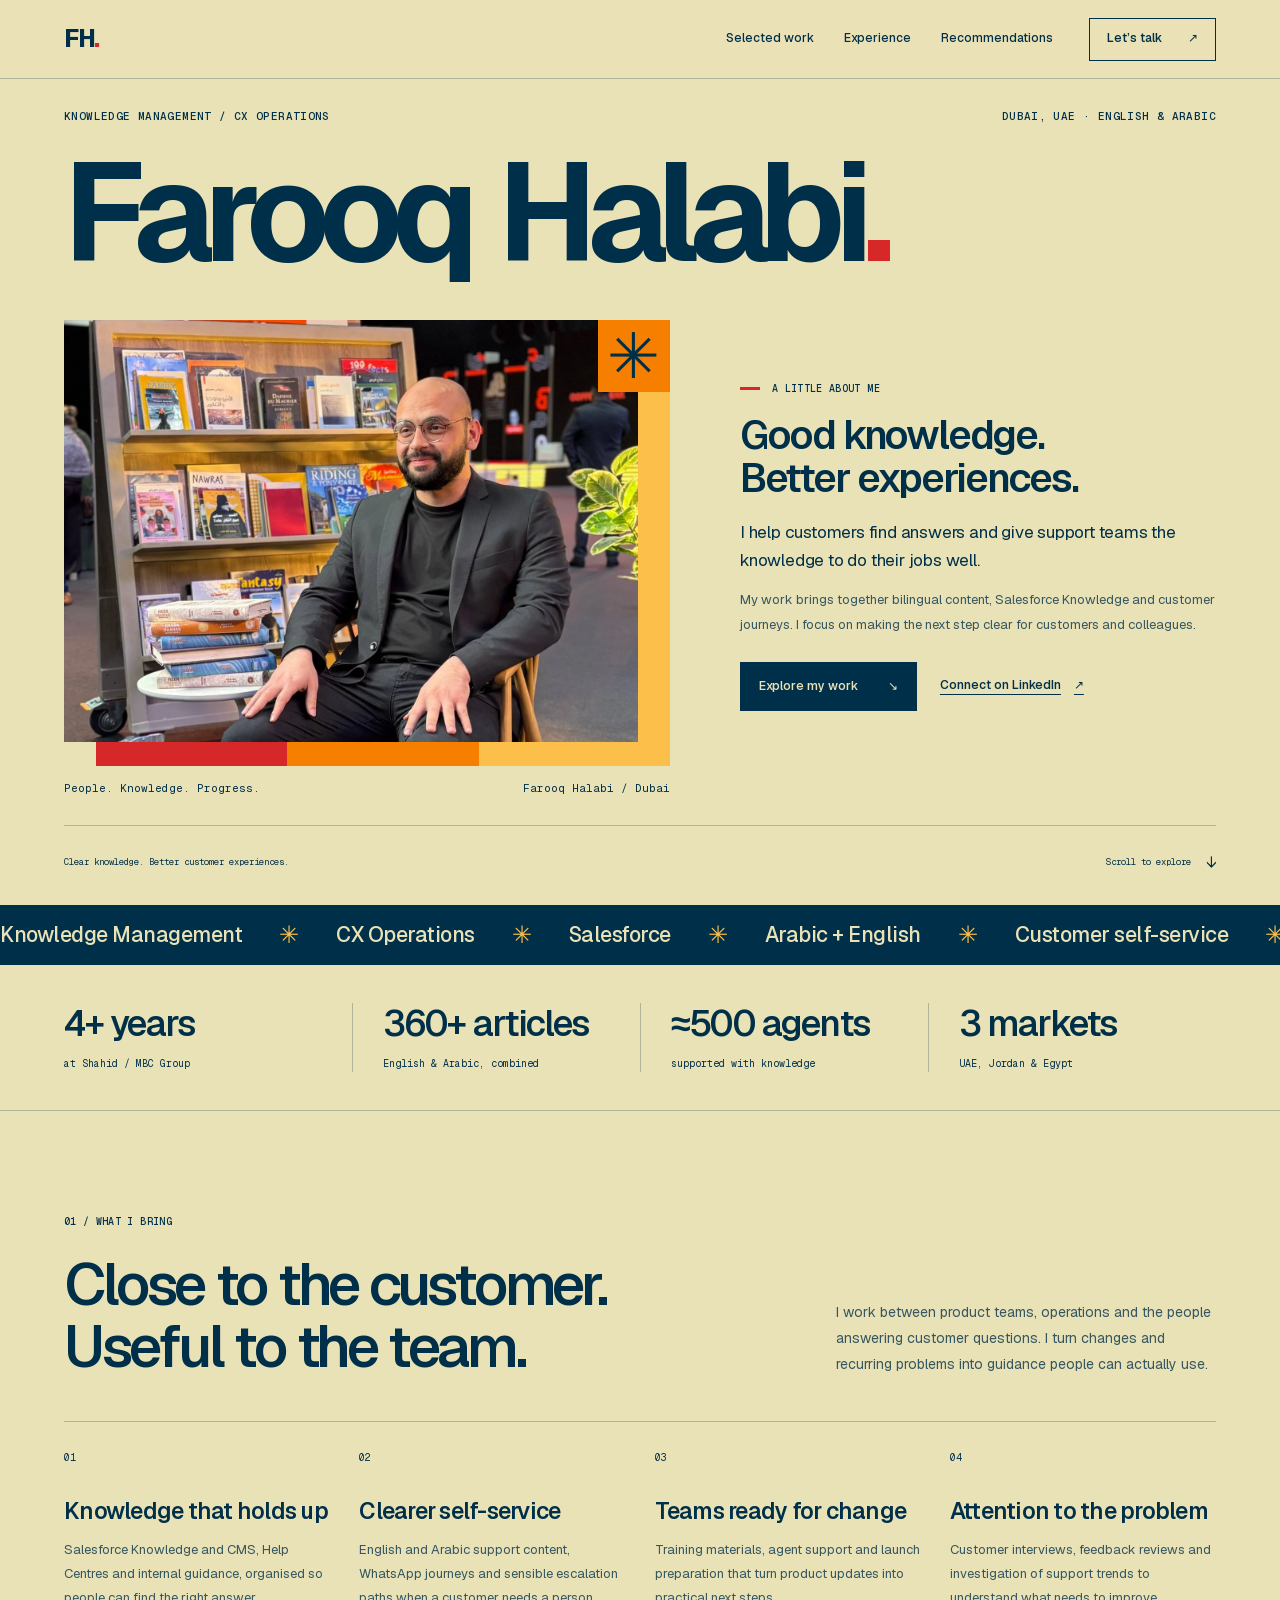
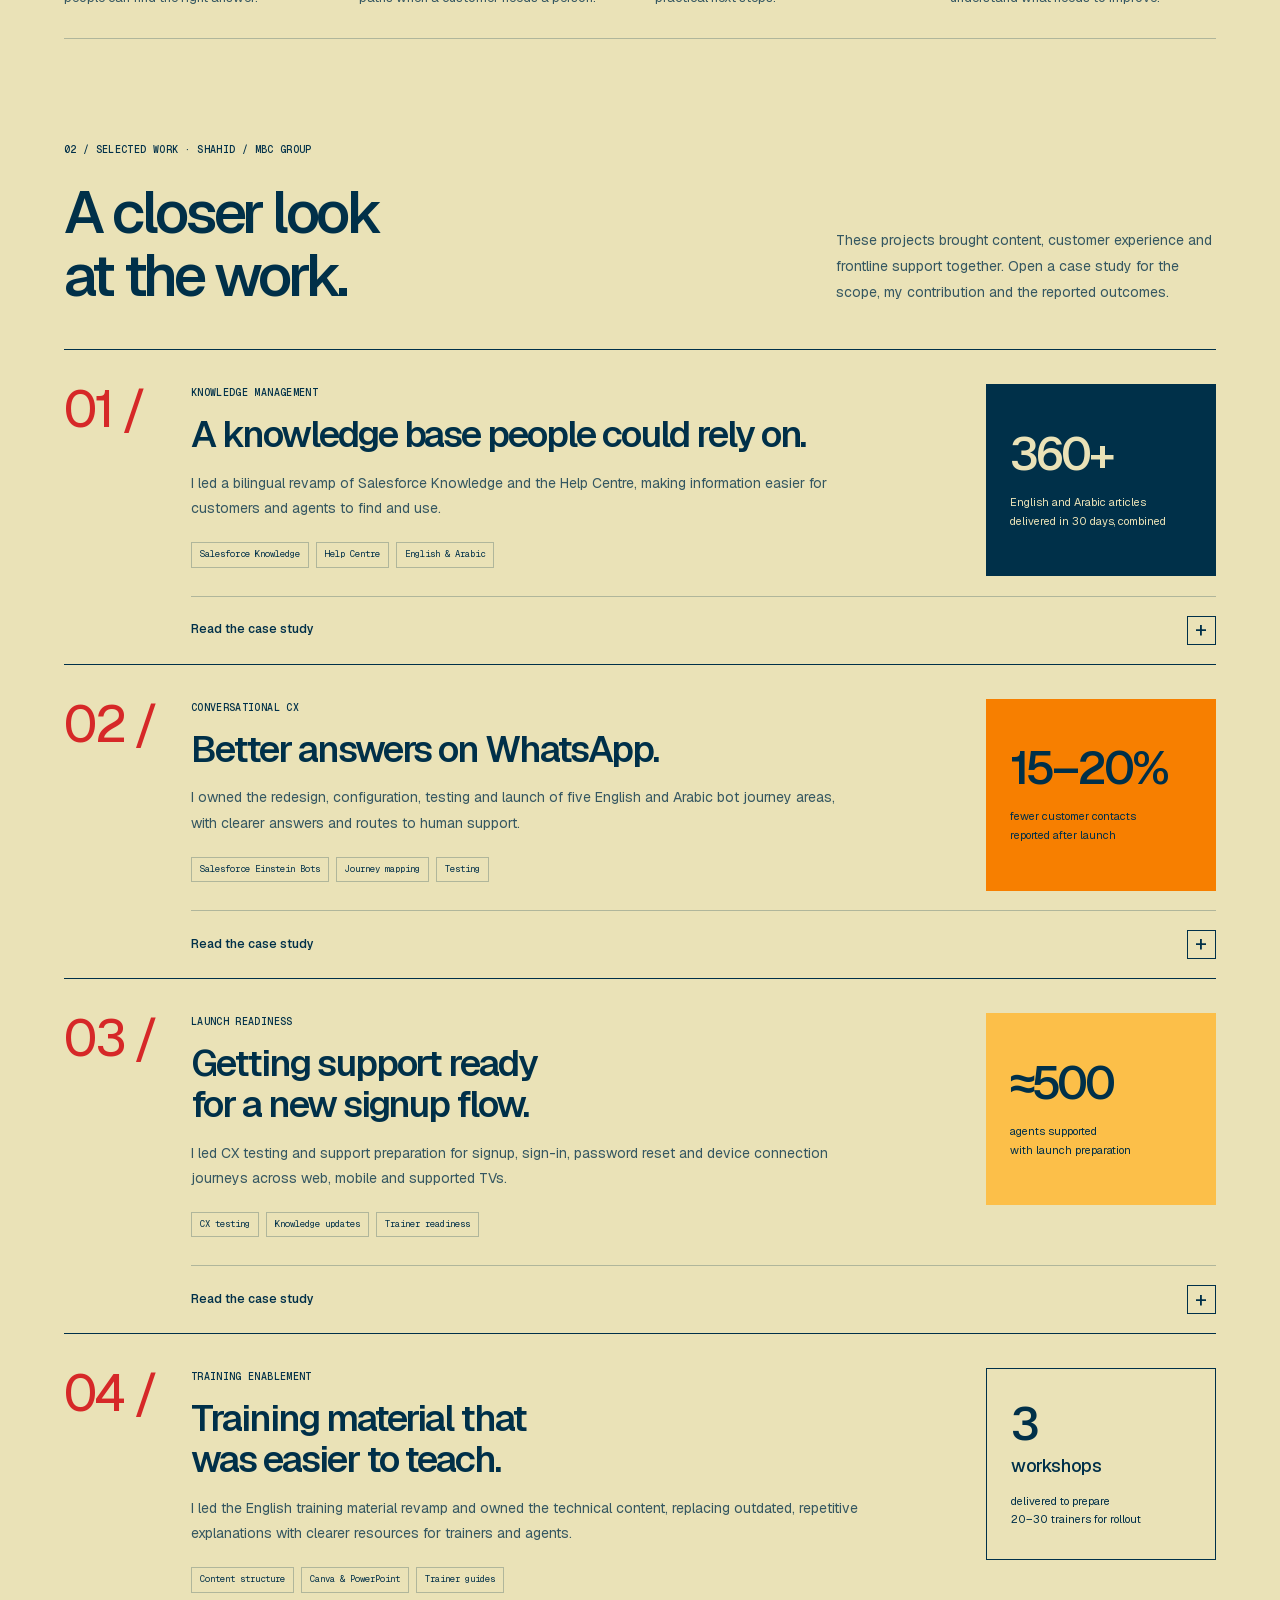
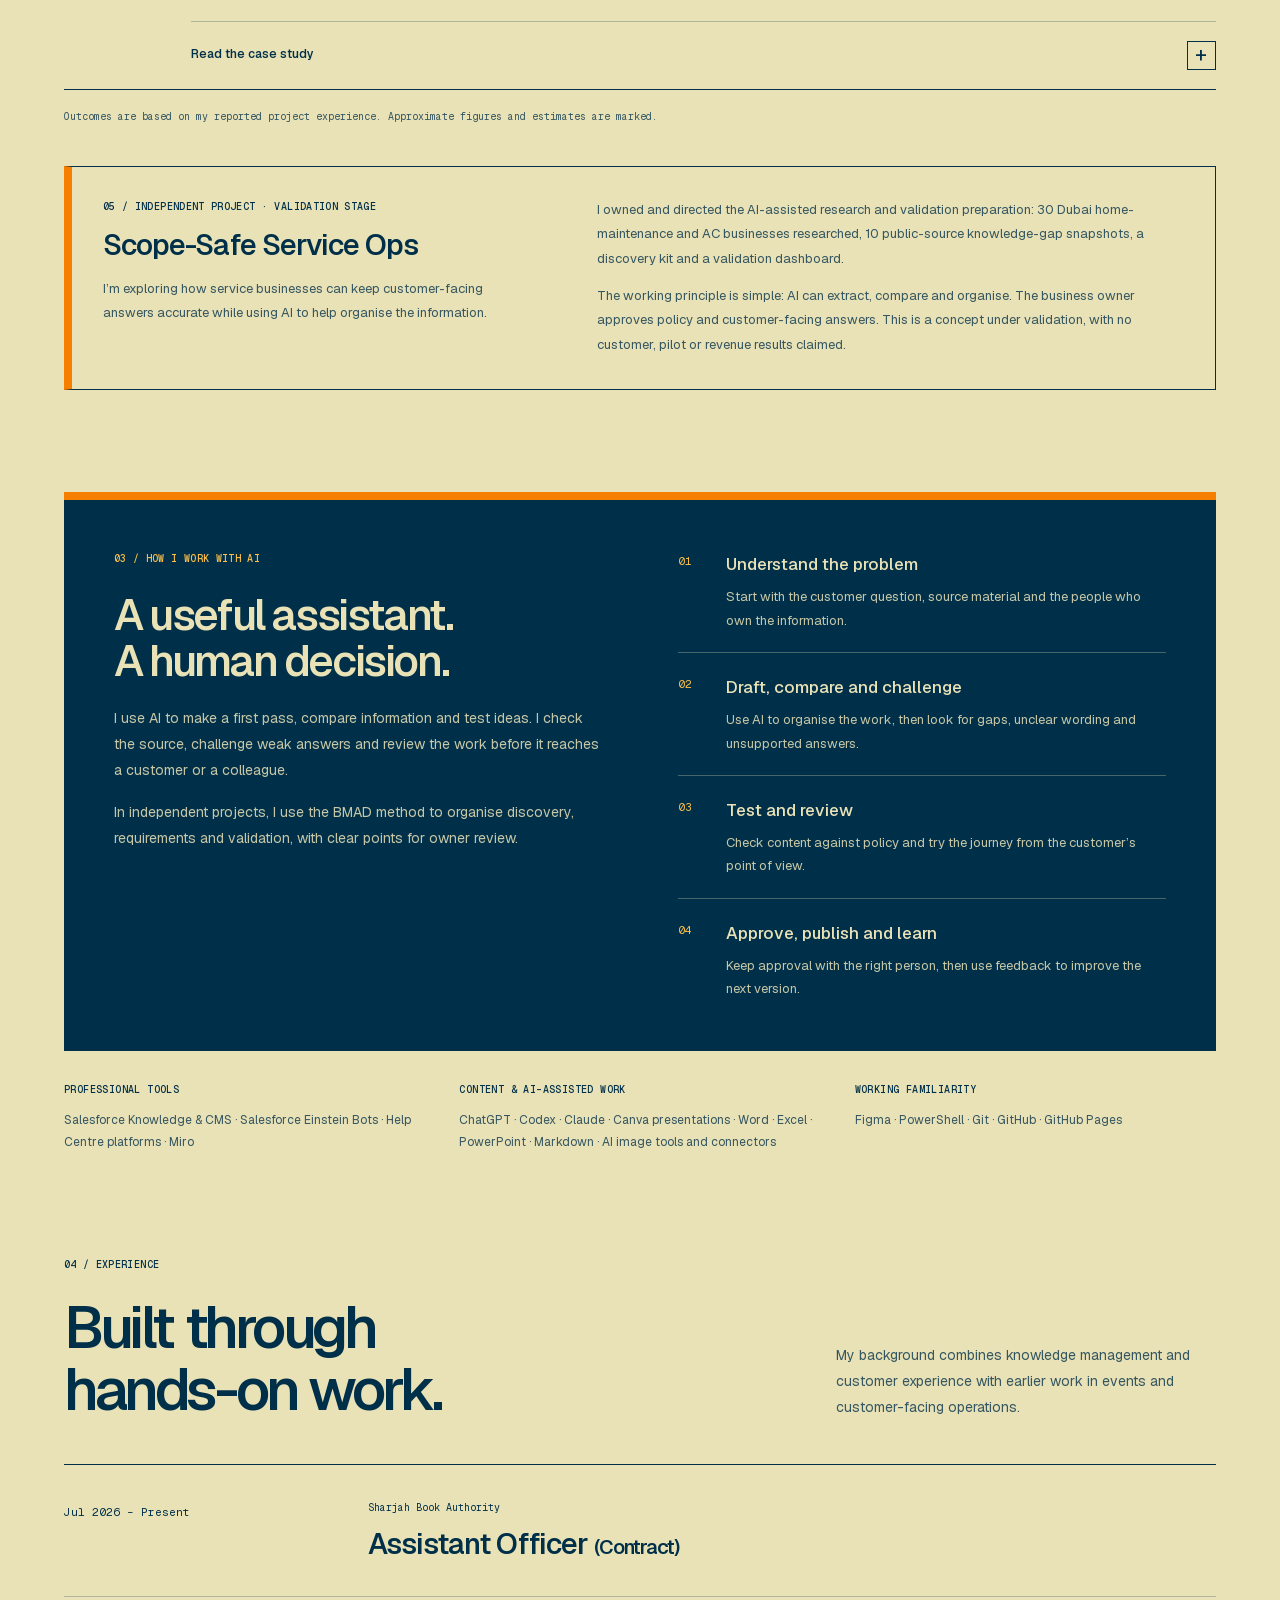
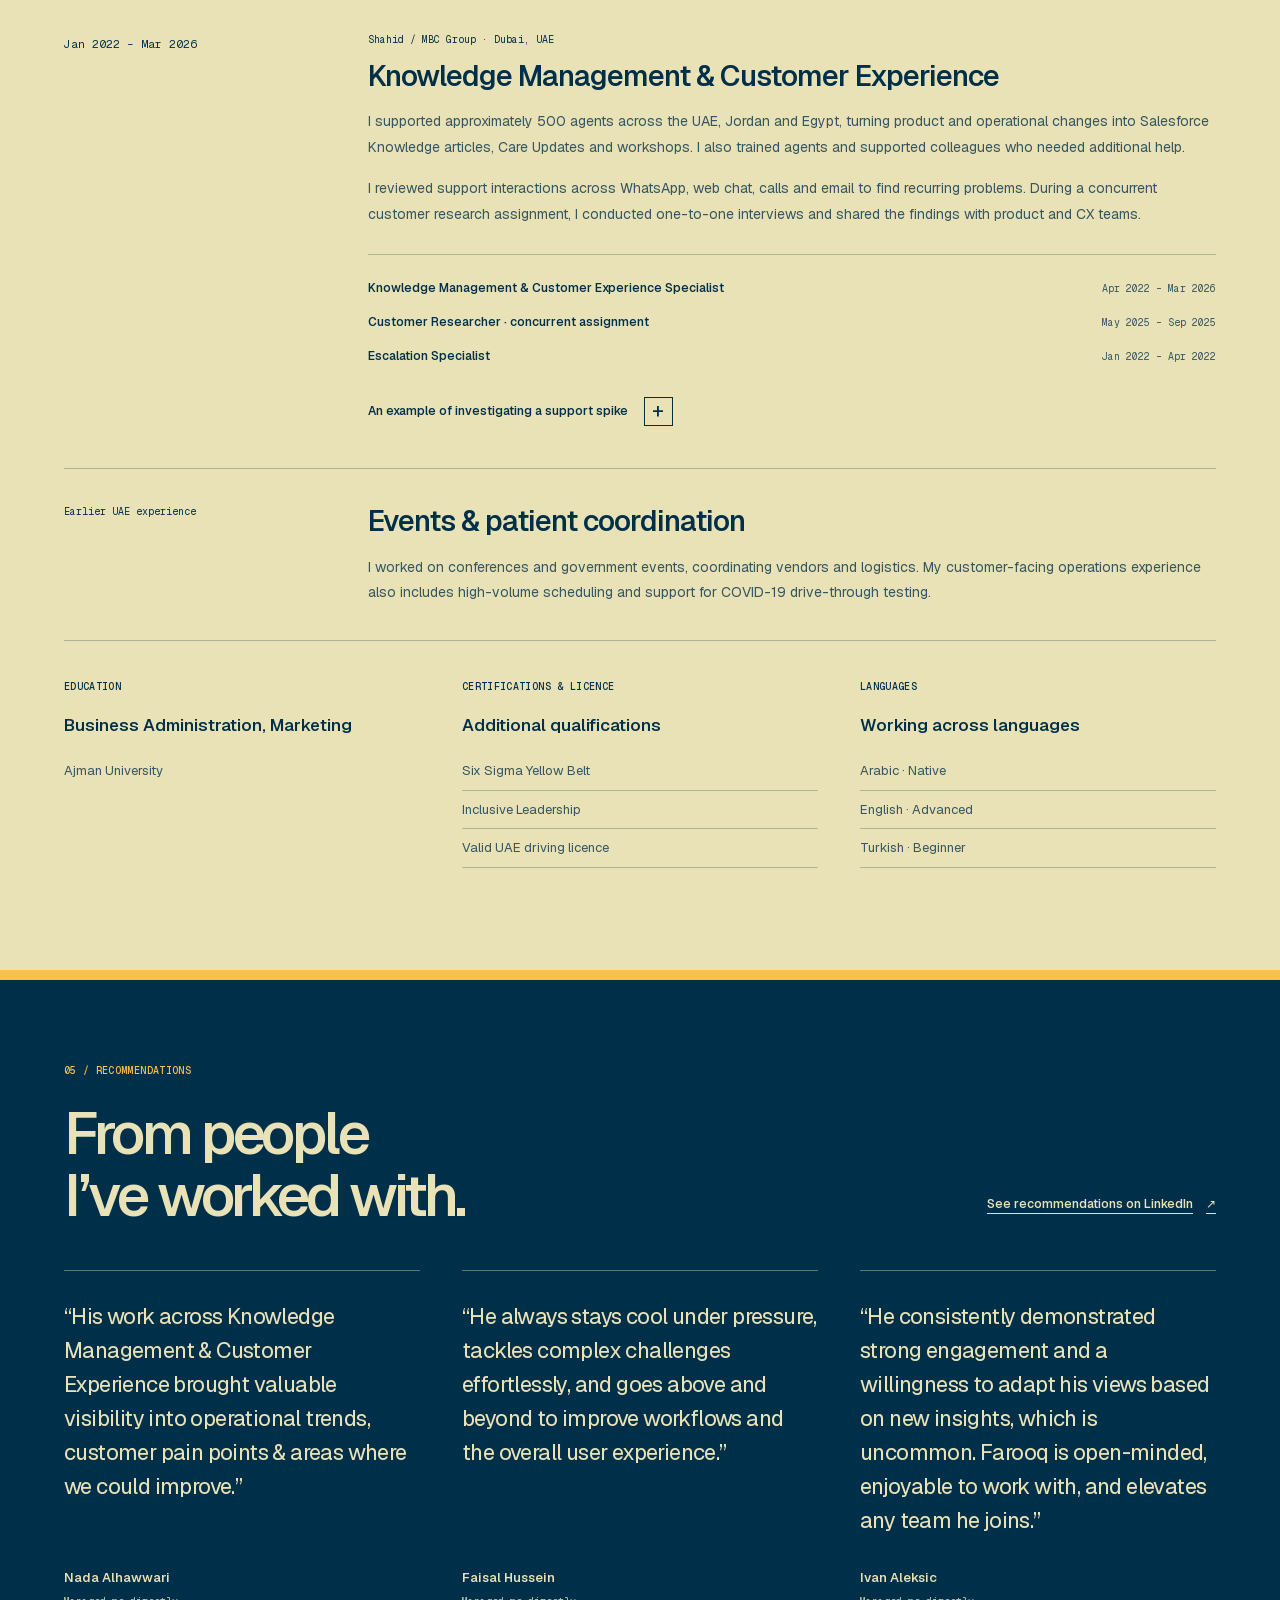
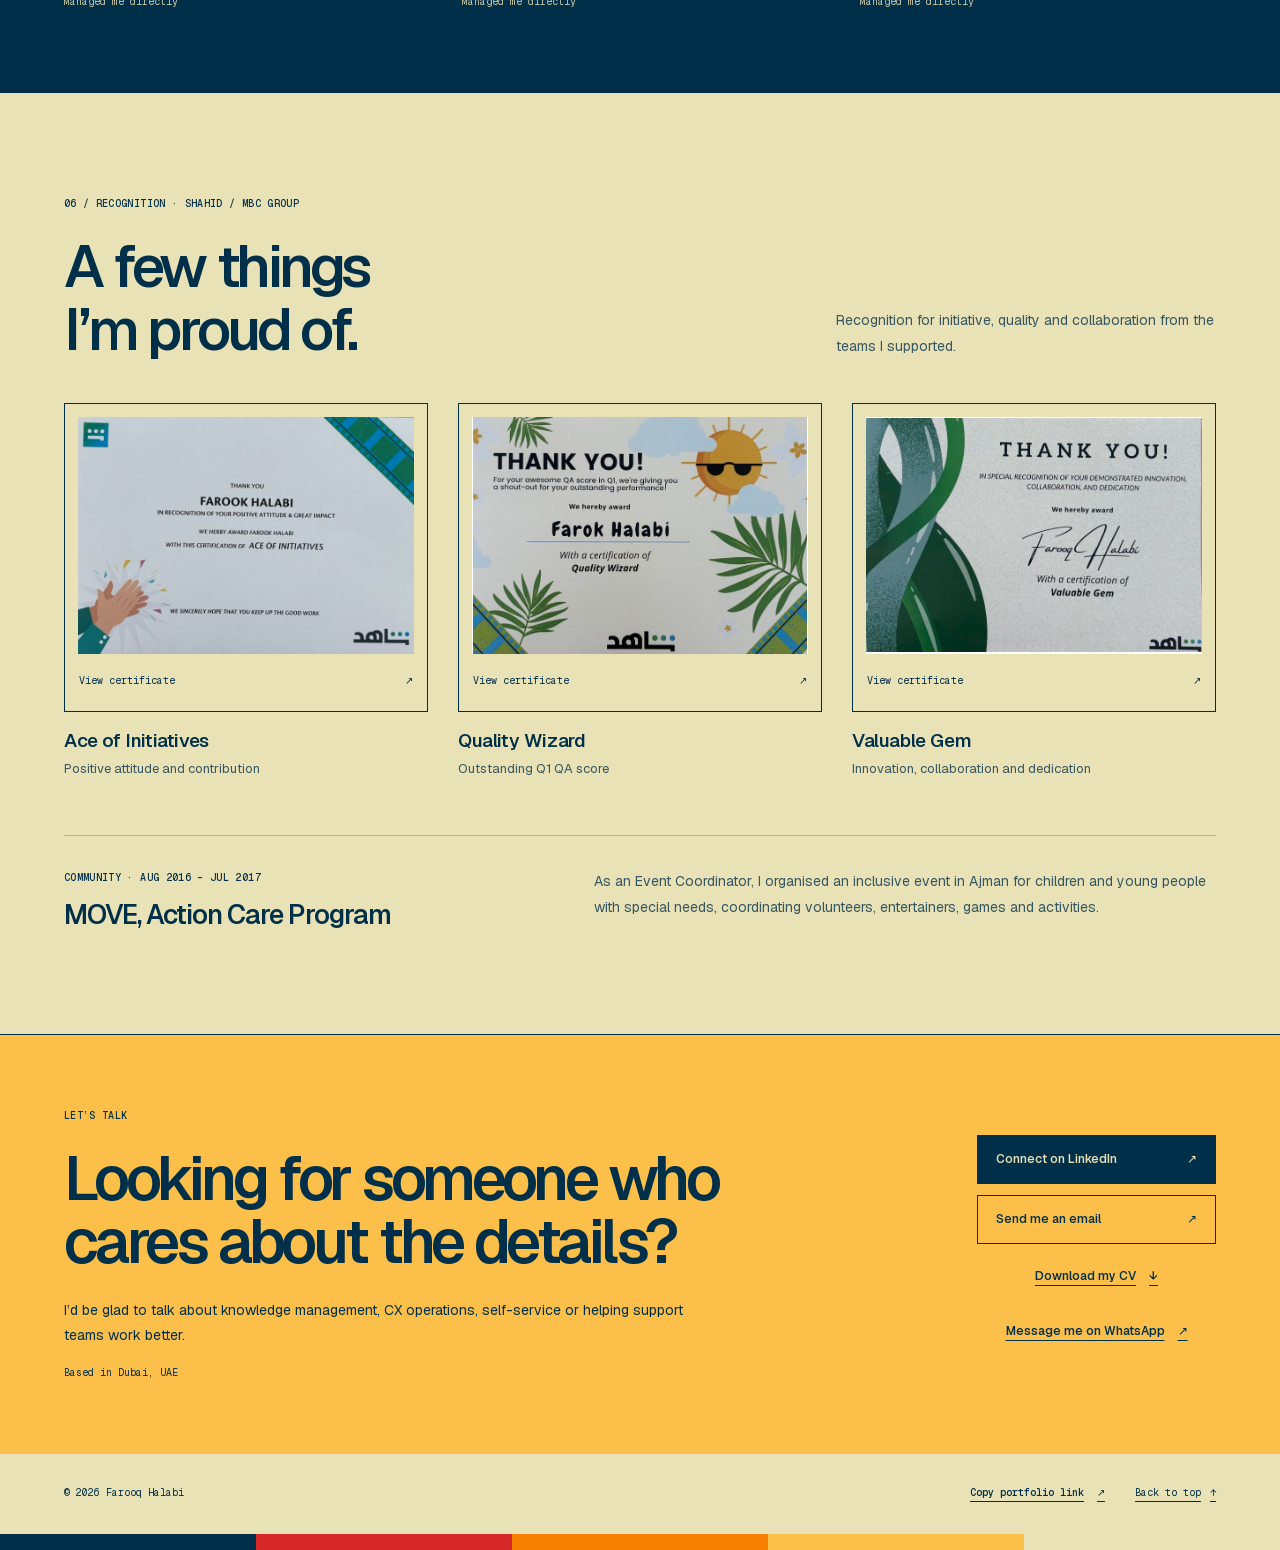
==== commit c98d7d64: "Redesign portfolio with cream editorial layout and warm colour framing" ====
--- a/index.html
+++ b/index.html
@@ -3,19 +3,19 @@
 <head>
   <meta charset="utf-8">
   <meta name="viewport" content="width=device-width, initial-scale=1">
-  <meta name="theme-color" content="#003049">
-  <meta name="color-scheme" content="dark">
+  <meta name="theme-color" content="#eae2b7">
+  <meta name="color-scheme" content="light">
   <title>Farooq Halabi | Knowledge Management &amp; CX Operations</title>
   <meta name="description" content="I'm Farooq Halabi. I help customers find answers and give support teams the knowledge to do their jobs well. Explore my work in knowledge management, self-service and CX operations.">
   <meta name="author" content="Farooq Halabi">
   <link rel="canonical" href="https://fahalabi.github.io/">
   <link rel="manifest" href="/site.webmanifest">
-  <link rel="icon" href="/favicon-32.png" sizes="32x32" type="image/png">
-  <link rel="apple-touch-icon" href="/apple-touch-icon.png" sizes="180x180" type="image/png">
+  <link rel="icon" href="/favicon-32.png?v=20260921-editorial" sizes="32x32" type="image/png">
+  <link rel="apple-touch-icon" href="/apple-touch-icon.png?v=20260921-editorial" sizes="180x180" type="image/png">
   <link rel="preload" href="/assets/fonts/geist-sans.woff2" as="font" type="font/woff2" crossorigin>
   <link rel="preload" href="/assets/fonts/geist-mono.woff2" as="font" type="font/woff2" crossorigin>
   <link rel="preload" href="/assets/images/farooq-portrait.webp" as="image" type="image/webp" fetchpriority="high">
-  <link rel="stylesheet" href="/assets/css/styles.css?v=20260921-palette">
+  <link rel="stylesheet" href="/assets/css/styles.css?v=20260921-editorial">
   <noscript><style>.menu-toggle{display:none!important}.header-link{display:inline-flex!important}.name-line,.hero-portrait{opacity:1!important;transform:none!important}</style></noscript>
   <meta property="og:type" content="profile">
   <meta property="og:title" content="Farooq Halabi | Knowledge Management &amp; CX Operations">
@@ -23,14 +23,14 @@
   <meta property="og:url" content="https://fahalabi.github.io/">
   <meta property="og:site_name" content="Farooq Halabi">
   <meta property="og:locale" content="en_AE">
-  <meta property="og:image" content="https://fahalabi.github.io/assets/images/portfolio-social.png?v=20260921-palette">
+  <meta property="og:image" content="https://fahalabi.github.io/assets/images/portfolio-social.png?v=20260921-editorial">
   <meta property="og:image:width" content="1200">
   <meta property="og:image:height" content="630">
   <meta property="og:image:alt" content="Farooq Halabi, Knowledge Management and CX Operations, with his portrait beside a book display">
   <meta name="twitter:card" content="summary_large_image">
   <meta name="twitter:title" content="Farooq Halabi | Knowledge Management &amp; CX Operations">
   <meta name="twitter:description" content="Clearer answers for customers. Useful knowledge for support teams.">
-  <meta name="twitter:image" content="https://fahalabi.github.io/assets/images/portfolio-social.png?v=20260921-palette">
+  <meta name="twitter:image" content="https://fahalabi.github.io/assets/images/portfolio-social.png?v=20260921-editorial">
   <script type="application/ld+json">
   {"@context":"https://schema.org","@type":"Person","name":"Farooq Halabi","url":"https://fahalabi.github.io/","image":"https://fahalabi.github.io/assets/images/farooq-portrait.webp","jobTitle":"Knowledge Management and CX Operations Specialist","address":{"@type":"PostalAddress","addressLocality":"Dubai","addressCountry":"AE"},"alumniOf":{"@type":"CollegeOrUniversity","name":"Ajman University"},"knowsLanguage":["Arabic","English","Turkish"],"knowsAbout":["Knowledge Management","Customer Experience Operations","Salesforce Knowledge","Salesforce CMS","Customer Self-Service","Bilingual Content","Training Enablement"],"sameAs":["https://www.linkedin.com/in/farooq-halabi-00536518b/"]}
   </script>
@@ -48,16 +48,16 @@
   </div></header>
   <main id="main-content" tabindex="-1">
     <section class="hero container" id="top" aria-labelledby="hero-title">
-      <div class="hero-grid" aria-hidden="true"></div>
+      <div class="hero-kicker"><p class="eyebrow">Knowledge Management <span aria-hidden="true">/</span> CX Operations</p><p class="hero-location">Dubai, UAE <span aria-hidden="true">·</span> English &amp; Arabic</p></div>
+      <h1 id="hero-title"><span class="name-line">Farooq</span> <span class="name-line surname-line">Halabi<span class="name-dot">.</span></span></h1>
+      <figure class="hero-portrait"><div class="portrait-composition"><div class="portrait-frame"><img src="/assets/images/farooq-portrait.webp" alt="Farooq Halabi seated beside a book display, wearing a black blazer and glasses" width="1440" height="2560" fetchpriority="high"><div class="portrait-scan" aria-hidden="true"></div></div><div class="portrait-colours" aria-hidden="true"><span></span><span></span><span></span></div><span class="portrait-emblem" aria-hidden="true">✳</span></div><figcaption class="hero-caption"><span>People. Knowledge. Progress.</span><span>Farooq Halabi / Dubai</span></figcaption></figure>
       <div class="hero-copy">
-        <p class="eyebrow">Dubai, UAE <span aria-hidden="true">/</span> English &amp; Arabic</p>
-        <h1 id="hero-title"><span class="name-line">Farooq</span><span class="name-line surname-line">Halabi<span class="name-dot">.</span></span></h1>
-        <p class="hero-role">Knowledge Management<br>&amp; CX Operations</p>
+        <p class="eyebrow">A little about me</p>
+        <h2 class="hero-role">Good knowledge.<br>Better experiences.</h2>
         <p class="hero-intro">I help customers find answers and give support teams the knowledge to do their jobs well.</p>
         <p class="hero-detail">My work brings together bilingual content, Salesforce Knowledge and customer journeys. I focus on making the next step clear for customers and colleagues.</p>
         <div class="hero-actions"><a class="button button-primary" href="#work">Explore my work <span aria-hidden="true">↘</span></a><a class="text-link" href="https://www.linkedin.com/in/farooq-halabi-00536518b/" target="_blank" rel="noopener noreferrer">Connect on LinkedIn <span aria-hidden="true">↗</span></a></div>
       </div>
-      <figure class="hero-portrait"><div class="portrait-frame"><img src="/assets/images/farooq-portrait.webp" alt="Farooq Halabi seated beside a book display, wearing a black blazer and glasses" width="1440" height="2560" fetchpriority="high"><div class="portrait-scan" aria-hidden="true"></div></div><figcaption class="hero-caption"><span>Knowledge into action</span><span>Dubai, UAE</span></figcaption></figure>
       <div class="hero-bottom"><span>Clear knowledge. Better customer experiences.</span><a class="scroll-cue" href="#work">Scroll to explore <span aria-hidden="true">↓</span></a></div>
     </section>
     <div class="signal-marquee" role="region" aria-label="Professional focus areas">
@@ -110,7 +110,7 @@
         </article>
         <article class="project-card">
           <div class="project-topline"><span class="project-index">04 /</span><span class="project-category">Training enablement</span></div><h3>Training material that was easier to teach.</h3><p class="project-intro">I led the English training material revamp and owned the technical content, replacing outdated, repetitive explanations with clearer resources for trainers and agents.</p>
-          <div class="project-metric"><strong>3 workshops</strong><span>delivered to prepare<br>20–30 trainers for rollout</span></div><div class="project-tags"><span>Content structure</span><span>Canva &amp; PowerPoint</span><span>Trainer guides</span></div>
+          <div class="project-metric"><strong>3 <span class="metric-unit">workshops</span></strong><span>delivered to prepare<br>20–30 trainers for rollout</span></div><div class="project-tags"><span>Content structure</span><span>Canva &amp; PowerPoint</span><span>Trainer guides</span></div>
           <details class="project-details"><summary><span class="details-label">Read the case study</span><span class="details-icon" aria-hidden="true">+</span></summary><div class="case-body">
             <h4>The work</h4><p>I reworked onboarding content, trainer guides and assessments, along with exercises and quick-reference resources. The aim was to make technical information easier to explain and apply.</p>
             <h4>My contribution</h4><p>I used AI, Canva and PowerPoint to audit the old material, organise the content and check consistency. I reviewed the wording closely and coordinated reviews with internal and vendor QA teams before approval.</p>
@@ -158,9 +158,9 @@
       <div class="contact-actions"><a class="button button-primary" href="https://www.linkedin.com/in/farooq-halabi-00536518b/" target="_blank" rel="noopener noreferrer">Connect on LinkedIn <span aria-hidden="true">↗</span></a><a class="button button-secondary" href="mailto:fahalabi@outlook.com">Send me an email <span aria-hidden="true">↗</span></a><a class="text-link" href="/Farooq-Halabi-CV.pdf" download>Download my CV <span aria-hidden="true">↓</span></a><a class="text-link" href="https://wa.me/971563193957" target="_blank" rel="noopener noreferrer">Message me on WhatsApp <span aria-hidden="true">↗</span></a></div>
     </div></section>
   </main>
-  <footer class="site-footer"><div class="container"><p>© 2026 Farooq Halabi</p><div><button type="button" class="text-link" data-share>Copy portfolio link <span aria-hidden="true">↗</span></button><a href="#top">Back to top <span aria-hidden="true">↑</span></a></div></div></footer>
+  <footer class="site-footer"><div class="container"><p>© 2026 Farooq Halabi</p><div><button type="button" class="text-link" data-share>Copy portfolio link <span aria-hidden="true">↗</span></button><a href="#top">Back to top <span aria-hidden="true">↑</span></a></div></div><div class="colour-signature" aria-hidden="true"><span></span><span></span><span></span><span></span><span></span></div></footer>
   <dialog class="award-dialog" data-award-dialog aria-labelledby="award-dialog-title"><button class="dialog-close" type="button" aria-label="Close certificate" data-dialog-close>Close <span aria-hidden="true">×</span></button><h2 id="award-dialog-title" data-dialog-title></h2><img alt="" data-dialog-image></dialog>
   <div class="share-toast" role="status" aria-live="polite" data-share-toast></div>
-  <script src="/assets/js/main.js?v=20260921-palette" defer></script>
+  <script src="/assets/js/main.js?v=20260921-editorial" defer></script>
 </body>
 </html>
--- a/assets/css/styles.css
+++ b/assets/css/styles.css
@@ -1,371 +1,202 @@
 @font-face{font-family:"Geist";src:url("../fonts/geist-sans.woff2") format("woff2");font-style:normal;font-weight:100 900;font-display:swap}
 @font-face{font-family:"Geist Mono";src:url("../fonts/geist-mono.woff2") format("woff2");font-style:normal;font-weight:100 900;font-display:swap}
-:root{color-scheme:dark;--navy:#003049;--red:#d62828;--orange:#f77f00;--gold:#fcbf49;--cream:#eae2b7;--canvas:var(--navy);--surface:color-mix(in srgb,var(--cream) 5%,var(--navy));--text:var(--cream);--muted:#eae2b7bf;--line:#eae2b733;--accent:var(--gold);--header-height:76px;--section-space:clamp(80px,9vw,128px);--page-padding:clamp(22px,4.4vw,64px);--mono:"Geist Mono",Consolas,monospace;--ease-out:cubic-bezier(.22,1,.36,1)}
+:root{color-scheme:light;--navy:#003049;--red:#d62828;--orange:#f77f00;--gold:#fcbf49;--cream:#eae2b7;--canvas:var(--cream);--text:var(--navy);--muted:#003049c7;--line:#00304940;--surface:var(--cream);--accent:var(--red);--header-height:78px;--page-padding:clamp(24px,5vw,72px);--section-space:clamp(78px,8vw,116px);--mono:"Geist Mono",Consolas,monospace;--ease-out:cubic-bezier(.22,1,.36,1)}
 *,*::before,*::after{box-sizing:border-box}
 html{scroll-behavior:smooth;scroll-padding-top:calc(var(--header-height) + 24px);background:var(--canvas)}
-body{margin:0;color:var(--text);background:var(--canvas);font-family:"Geist",Arial,sans-serif;font-size:16px;line-height:1.65;-webkit-font-smoothing:antialiased;text-rendering:optimizeLegibility}
-body.menu-open{overflow:hidden}
-button,input,textarea,select{font:inherit} button,a{-webkit-tap-highlight-color:transparent} button{color:inherit}
-a{color:inherit;text-underline-offset:5px} img,svg{display:block;max-width:100%} img{height:auto}
-h1,h2,h3,h4,p,figure,blockquote{margin:0} h1,h2,h3,h4{font-weight:650;text-wrap:balance} ul,ol{margin:0;padding:0}
-[hidden]{display:none!important} ::selection{color:var(--canvas);background:var(--accent)}
-:focus-visible{outline:3px solid var(--accent);outline-offset:5px} main:focus{outline:none}
-section[id]{scroll-margin-top:calc(var(--header-height) + 24px)}
-.container{width:100%;max-width:1408px;margin-inline:auto;padding-inline:var(--page-padding)}
+body{margin:0;background:var(--canvas);color:var(--text);font-family:"Geist",Arial,sans-serif;font-size:16px;line-height:1.65;-webkit-font-smoothing:antialiased;text-rendering:optimizeLegibility}
+button,input,textarea,select{font:inherit} button,a{-webkit-tap-highlight-color:transparent} button{color:inherit} a{color:inherit;text-underline-offset:5px} img,svg{display:block;max-width:100%} img{height:auto}
+h1,h2,h3,h4,p,figure,blockquote{margin:0} h1,h2,h3,h4{font-weight:600;text-wrap:balance} ul,ol{margin:0;padding:0} [hidden]{display:none!important}
+::selection{color:var(--cream);background:var(--navy)} :focus-visible{outline:3px solid var(--navy);outline-offset:5px} main:focus{outline:none}
+section[id]{scroll-margin-top:calc(var(--header-height) + 20px)}
+.container{width:100%;max-width:1440px;margin-inline:auto;padding-inline:var(--page-padding)}
 .sr-only{position:absolute;width:1px;height:1px;padding:0;margin:-1px;overflow:hidden;clip:rect(0,0,0,0);white-space:nowrap;border:0}
-.skip-link{position:fixed;z-index:200;top:12px;left:12px;padding:12px 18px;color:var(--canvas);background:var(--accent);transform:translateY(-150%)}
-.skip-link:focus{transform:translateY(0)}
-
-/* Navigation */
-.site-header{position:sticky;z-index:50;top:0;background:rgba(0,48,73,.94);border-bottom:1px solid var(--line);backdrop-filter:blur(16px)}
-.site-header.is-scrolled{background:rgba(0,48,73,.98)}
-.header-inner{display:flex;align-items:center;gap:26px;min-height:var(--header-height)}
-.wordmark{flex-shrink:0;padding-block:12px;font-size:18px;font-weight:700;letter-spacing:-.8px;text-decoration:none}
-.wordmark span{color:var(--orange)}
-.desktop-nav{display:flex;align-items:center;gap:clamp(18px,2.1vw,30px);margin-left:auto}
-.desktop-nav a{padding-block:12px;color:var(--muted);font-size:12px;text-decoration:none}
-.desktop-nav a:hover,.desktop-nav a[aria-current="location"]{color:var(--accent)}
-.header-link{display:inline-flex;align-items:center;justify-content:center;gap:18px;min-height:44px;padding:7px 16px;border:1px solid #eae2b766;font-size:12px;font-weight:550;text-decoration:none;white-space:nowrap}
-.header-link:hover{color:var(--canvas);background:var(--accent);border-color:var(--accent)}
-.menu-toggle{display:inline-flex;align-items:center;justify-content:center;gap:8px;min-height:44px;padding:8px 10px;color:var(--muted);background:transparent;border:1px solid var(--line);cursor:pointer;font-family:var(--mono);font-size:10px;white-space:nowrap}
-
-.menu-toggle:hover{color:var(--text);border-color:#eae2b799}
-
-.menu-toggle{display:none;min-width:68px;color:var(--text)}
-.mobile-menu{position:absolute;top:100%;right:0;left:0;display:grid;padding:10px var(--page-padding) 24px;background:var(--surface);border-bottom:1px solid #eae2b766;box-shadow:0 20px 36px #0005}
-.mobile-menu a{display:flex;align-items:center;min-height:50px;padding:10px 0;border-bottom:1px solid var(--line);font-size:15px;text-decoration:none}
-.mobile-menu a:hover{color:var(--accent)}
-.progress-rail{position:fixed;z-index:60;top:calc(var(--header-height) - 1px);left:0;width:100%;height:2px;pointer-events:none}
-.progress-rail span{display:block;width:100%;height:100%;background:var(--accent);transform:scaleX(0);transform-origin:left center}
+.skip-link{position:fixed;z-index:200;top:12px;left:12px;padding:12px 18px;background:var(--navy);color:var(--cream);transform:translateY(-150%)} .skip-link:focus{transform:translateY(0)}
+
+/* A quiet header leaves the masthead and photograph to carry the identity. */
+.site-header{position:sticky;z-index:50;top:0;background:#eae2b7f5;border-bottom:1px solid var(--line);backdrop-filter:blur(16px)}
+.site-header.is-scrolled{background:var(--cream)}
+.header-inner{display:flex;align-items:center;gap:36px;min-height:var(--header-height)}
+.wordmark{flex-shrink:0;color:var(--navy);font-size:25px;font-weight:750;letter-spacing:-1.4px;text-decoration:none;line-height:1.1} .wordmark span{color:var(--red)}
+.desktop-nav{display:flex;align-items:center;gap:30px;margin-left:auto} .desktop-nav a{padding-block:13px;font-size:12px;font-weight:500;text-decoration:none}
+.desktop-nav a:hover{text-decoration:underline;text-decoration-thickness:2px}
+.header-link{display:inline-flex;align-items:center;justify-content:center;gap:26px;min-height:43px;padding:8px 17px;border:1px solid var(--navy);font-size:12px;font-weight:550;text-decoration:none}
+.header-link:hover{background:var(--navy);color:var(--cream)}
+.menu-toggle{display:none;align-items:center;justify-content:center;gap:16px;min-height:44px;min-width:76px;padding:8px 12px;background:none;border:1px solid var(--navy);cursor:pointer;font-family:var(--mono);font-size:11px}
+.mobile-menu{position:absolute;top:100%;right:0;left:0;display:grid;padding:14px var(--page-padding) 25px;background:var(--cream);border-bottom:1px solid var(--navy);box-shadow:0 18px 30px #00304912}
+.mobile-menu a{display:flex;align-items:center;min-height:52px;padding:11px 0;border-bottom:1px solid var(--line);font-size:16px;text-decoration:none}
+.progress-rail{position:fixed;z-index:60;top:calc(var(--header-height) - 1px);left:0;width:100%;height:3px;pointer-events:none}
+.progress-rail span{display:block;width:100%;height:100%;background:var(--red);transform:scaleX(0);transform-origin:left center}
 .pointer-glow{display:none}
 
-/* Portrait, name and moving skills bar */
-.hero{position:relative;isolation:isolate;display:grid;grid-template-columns:minmax(0,1.24fr) minmax(0,.84fr);align-items:center;gap:44px 64px;padding-top:clamp(52px,6.2vw,88px);padding-bottom:28px}
-.hero-grid{position:absolute;z-index:-1;top:0;right:var(--page-padding);bottom:85px;left:var(--page-padding);opacity:.55;pointer-events:none;background-image:linear-gradient(#eae2b710 1px,transparent 1px),linear-gradient(90deg,#eae2b710 1px,transparent 1px);background-size:64px 64px;mask-image:linear-gradient(90deg,transparent 34%,#000)}
-.hero-copy{min-width:0;position:relative;z-index:2}
-.eyebrow,.section-label,.project-category{color:var(--accent);font-family:var(--mono);font-size:10px;font-weight:500;line-height:1.7;letter-spacing:.09em;text-transform:uppercase}
-.hero .eyebrow{max-width:520px;margin-bottom:28px;font-size:10px;letter-spacing:.045em}
-.hero h1{font-size:clamp(76px,11vw,154px);font-weight:720;line-height:.87;letter-spacing:-.082em}
-.name-line{display:block;animation:name-enter 1.15s var(--ease-out) both}
-.surname-line{margin-top:8px;animation-delay:.11s}
-.name-dot{color:var(--orange)}
-.hero-role{max-width:520px;margin-top:28px;color:var(--accent);font-size:clamp(15px,1.55vw,20px);font-weight:550;line-height:1.5;letter-spacing:-.4px}
-.hero-intro{max-width:500px;margin-top:18px;font-size:17px;line-height:1.75;letter-spacing:-.18px}
-.hero-detail{max-width:490px;margin-top:13px;color:var(--muted);font-size:13px;line-height:1.8}
-.hero-actions{display:flex;align-items:center;flex-wrap:wrap;gap:14px 24px;margin-top:29px}
-.button{display:inline-flex;align-items:center;justify-content:center;gap:24px;min-height:50px;padding:12px 21px;color:var(--text);background:transparent;border:1px solid #eae2b780;cursor:pointer;font-size:12px;font-weight:600;line-height:1.5;text-align:center;text-decoration:none;transition:transform 200ms var(--ease-out)}
-.button:hover{transform:translateY(-3px);border-color:var(--accent)}
-.button-primary{color:var(--canvas);background:var(--accent);border-color:var(--accent)}
-.button-primary:hover{background:var(--cream);border-color:var(--cream)}
-.button span,.text-link span{display:inline-block;transition:transform 200ms var(--ease-out)}
-.button:hover span,.text-link:hover span{transform:translate(2px,-2px)}
-.text-link{display:inline-flex;align-items:center;gap:12px;min-height:44px;font-size:12px;font-weight:500;text-decoration-thickness:1px}
-.text-link:hover{color:var(--accent)}
-.hero-portrait{position:relative;justify-self:end;align-self:center;width:100%;max-width:450px;animation:portrait-enter 1.45s var(--ease-out) both}
-.hero-portrait::before{content:"";position:absolute;z-index:-1;top:-16px;right:-16px;width:30%;height:32%;border-top:5px solid var(--red);border-right:5px solid var(--red)}
-.hero-portrait>img,.hero-portrait .portrait-frame{position:relative;width:100%;aspect-ratio:4/5;overflow:hidden;background:var(--navy)}
-.hero-portrait .portrait-frame::after{content:"";position:absolute;inset:0;pointer-events:none;box-shadow:inset 0 0 0 1px #eae2b733;background:linear-gradient(180deg,transparent 75%,#00304933)}
-.hero-portrait img{width:100%;height:100%;object-fit:cover;object-position:64% 33%}
-.portrait-scan{position:absolute;z-index:1;inset:-50% 0 auto;height:40%;background:linear-gradient(transparent,#fcbf491a,transparent);pointer-events:none;animation:portrait-scan 9s linear infinite}
-.hero-caption,.hero-portrait figcaption{display:flex;justify-content:space-between;flex-wrap:wrap;gap:5px 14px;margin-top:14px;color:var(--muted);font-family:var(--mono);font-size:9px;line-height:1.7}
-.hero-caption span:first-child{color:var(--text)}
-.hero-bottom{grid-column:1/-1;display:flex;align-items:center;justify-content:space-between;gap:24px;margin-top:10px;padding-top:23px;border-top:1px solid var(--line);color:var(--muted);font-family:var(--mono);font-size:10px}
-.scroll-cue{display:inline-flex;align-items:center;gap:15px;min-height:44px;color:var(--text);text-decoration:none}
-.scroll-cue span{display:inline-block;color:var(--accent);animation:cue-bounce 2.3s ease-in-out infinite}
-.signal-marquee{overflow:hidden;padding-block:20px;color:var(--navy);background:var(--orange);border-block:4px solid var(--red)}
-.marquee-track{display:flex;width:max-content;animation:marquee-travel 28s linear infinite}
-.marquee-set{display:flex;align-items:center;gap:44px;padding-right:44px;flex-shrink:0}
-.marquee-set span{font-size:clamp(20px,2.4vw,31px);font-weight:650;line-height:1.25;letter-spacing:-1px;white-space:nowrap}
-.marquee-set i{color:var(--navy);font-size:26px;font-style:normal;line-height:1}
-.career-strip{display:grid;grid-template-columns:repeat(4,minmax(0,1fr));padding-block:44px;border-bottom:1px solid var(--line)}
-.career-stat{min-width:0;padding-inline:28px;border-left:1px solid var(--line)}
-.career-stat:first-child{padding-left:0;border-left:0}
-.career-stat:last-child{padding-right:0}
-.career-stat strong{display:block;font-size:clamp(25px,2.7vw,37px);font-weight:620;line-height:1.2;letter-spacing:-1.6px}
-.career-stat span{display:block;margin-top:10px;color:var(--muted);font-family:var(--mono);font-size:10px;line-height:1.7}
-
-/* Expertise and case studies */
+/* An editorial masthead, then photograph first and introduction second. */
+.hero{display:grid;grid-template-columns:minmax(0,1.12fr) minmax(0,.88fr);gap:0 70px;padding-top:28px;padding-bottom:23px}
+.hero-kicker{grid-column:1/-1;display:flex;justify-content:space-between;align-items:center;gap:20px;margin-bottom:15px}
+.eyebrow,.section-label,.project-category,.hero-location{font-family:var(--mono);font-size:10px;font-weight:500;line-height:1.7;letter-spacing:.035em;text-transform:uppercase}
+.hero-kicker .eyebrow{font-size:11px}.hero-location{font-size:11px;white-space:nowrap}
+.hero h1{grid-column:1/-1;display:flex;align-items:baseline;gap:.21em;margin:0 0 36px;font-size:clamp(75px,10.8vw,155px);font-weight:670;line-height:1.04;letter-spacing:-.072em;white-space:nowrap}
+.name-line{display:inline-block;animation:name-enter 1.05s var(--ease-out) both} .surname-line{animation-delay:.1s} .name-dot{color:var(--red)}
+.hero-portrait{grid-column:1;grid-row:3;align-self:center;position:relative;min-width:0;animation:portrait-enter 1.3s var(--ease-out) both}
+.portrait-composition{position:relative;padding:0 32px 24px 0;isolation:isolate}
+.portrait-frame{position:relative;width:100%;aspect-ratio:1.36;overflow:hidden;background:var(--navy)}
+.portrait-frame img{width:100%;height:100%;object-fit:cover;object-position:62% 32%}
+.portrait-colours{position:absolute;z-index:-1;inset:24px 0 0 32px;display:flex}
+.portrait-colours span{display:block;flex:1;background:var(--red)} .portrait-colours span:nth-child(2){background:var(--orange)} .portrait-colours span:nth-child(3){background:var(--gold)}
+.portrait-emblem{position:absolute;right:0;top:0;display:grid;place-items:center;width:72px;height:72px;background:var(--orange);color:var(--navy);font-size:63px;font-weight:400;line-height:1}
+.portrait-scan{position:absolute;inset:-60% 0 auto;height:45%;background:linear-gradient(transparent,#fcbf4914,transparent);pointer-events:none;animation:portrait-scan 11s linear infinite}
+.hero-caption{display:flex;justify-content:space-between;gap:15px;margin-top:13px;font-family:var(--mono);font-size:11px;line-height:1.7}
+.hero-copy{grid-column:2;grid-row:3;align-self:center;min-width:0;padding-bottom:28px}
+.hero-copy>.eyebrow{display:flex;align-items:center;gap:12px;margin-bottom:17px} .hero-copy>.eyebrow::before{content:"";width:20px;height:3px;background:var(--red)}
+.hero-role{max-width:550px;margin-bottom:19px;font-size:clamp(31px,3.15vw,45px);font-weight:580;line-height:1.06;letter-spacing:-.055em}
+.hero-intro{max-width:480px;font-size:17px;line-height:1.65;letter-spacing:-.2px}
+.hero-detail{max-width:480px;margin-top:14px;color:var(--muted);font-size:13px;line-height:1.85}
+.hero-actions{display:flex;align-items:center;flex-wrap:wrap;gap:14px 23px;margin-top:25px}
+.button{display:inline-flex;align-items:center;justify-content:space-between;gap:30px;min-height:49px;padding:12px 18px;color:var(--navy);background:transparent;border:1px solid var(--navy);cursor:pointer;font-size:12px;font-weight:550;line-height:1.5;text-align:center;text-decoration:none;transition:transform 220ms var(--ease-out),background 220ms ease}
+.button:hover{transform:translateY(-3px);background:var(--gold)} .button-primary{background:var(--navy);color:var(--cream)} .button-primary:hover{background:var(--navy);color:var(--gold)}
+.button span,.text-link span{display:inline-block;transition:transform 220ms var(--ease-out)} .button:hover span,.text-link:hover span{transform:translate(2px,-2px)}
+.text-link{display:inline-flex;align-items:center;gap:13px;min-height:44px;font-size:12px;font-weight:550;text-decoration-thickness:1px} .text-link:hover{text-decoration-thickness:2px}
+.hero-bottom{grid-column:1/-1;display:flex;align-items:center;justify-content:space-between;gap:25px;margin-top:27px;padding-top:16px;border-top:1px solid var(--line);font-family:var(--mono);font-size:9px}
+.scroll-cue{display:inline-flex;align-items:center;gap:15px;min-height:40px;text-decoration:none} .scroll-cue span{font-size:17px;animation:cue-bounce 2.4s ease-in-out infinite}
+.signal-marquee{overflow:hidden;padding-block:17px;color:var(--cream);background:var(--navy)} .marquee-track{display:flex;width:max-content;animation:marquee-travel 32s linear infinite}
+.marquee-set{display:flex;align-items:center;gap:37px;padding-right:37px;flex-shrink:0}
+.marquee-set span{font-size:21px;font-weight:500;line-height:1.25;letter-spacing:-.5px;white-space:nowrap} .marquee-set i{color:var(--gold);font-size:24px;font-style:normal;line-height:1}
+.career-strip{display:grid;grid-template-columns:repeat(4,minmax(0,1fr));padding-block:38px;border-bottom:1px solid var(--line)}
+.career-stat{padding-inline:30px;border-left:1px solid var(--line);min-width:0} .career-stat:first-child{padding-left:0;border-left:0} .career-stat:last-child{padding-right:0}
+.career-stat strong{display:block;font-size:clamp(28px,2.8vw,40px);font-weight:550;line-height:1.15;letter-spacing:-1.9px} .career-stat span{display:block;margin-top:10px;font-family:var(--mono);font-size:10px;line-height:1.7}
+
+/* Content follows an open grid, with rules instead of containers around every idea. */
 .section{padding-block:var(--section-space)} .section+.section{padding-top:0}
-.section-heading{display:flex;align-items:flex-end;justify-content:space-between;flex-wrap:wrap;gap:24px 70px;margin-bottom:42px}
-.section-heading>div{flex:1 1 470px} .section-heading .eyebrow{margin-bottom:18px}
-.section-heading>.eyebrow{flex:0 0 100%;margin-bottom:-8px}
-.section-heading h2{max-width:780px;font-size:clamp(38px,4.8vw,65px);font-weight:600;line-height:1.04;letter-spacing:-.055em}
-.section-heading>p:not(.eyebrow){flex:0 1 365px;color:var(--muted);font-size:13px;line-height:1.9}
-.section-label{display:block;margin-bottom:24px}
-.expertise-grid{display:grid;grid-template-columns:repeat(4,minmax(0,1fr));border-top:1px solid var(--line);border-bottom:1px solid var(--line)}
-.expertise-card{min-width:0;padding:29px 26px 33px;border-left:1px solid var(--line)}
-.expertise-card:first-child{padding-left:0;border-left:0} .expertise-card:last-child{padding-right:0}
-.card-index{display:block;margin-bottom:43px;color:var(--accent);font-family:var(--mono);font-size:11px}
-.expertise-card h3{max-width:18ch;margin-bottom:16px;font-size:22px;font-weight:570;line-height:1.25;letter-spacing:-.8px}
-.expertise-card p{color:var(--muted);font-size:12px;line-height:1.9}
-.project-grid{display:grid;grid-template-columns:repeat(2,minmax(0,1fr));gap:22px;align-items:start}
-.project-card{--project-text:var(--text);--project-muted:var(--muted);--project-line:var(--line);--project-accent:var(--accent);position:relative;min-width:0;padding:34px 36px 0;color:var(--project-text);background:var(--surface);border:1px solid var(--project-line)}
-.project-card.featured{--project-text:var(--navy);--project-muted:var(--navy);--project-line:#00304959;--project-accent:var(--navy);background:var(--gold);border-color:var(--gold)}
-.project-card:nth-child(2){--project-text:var(--navy);--project-muted:var(--navy);--project-line:#00304959;--project-accent:var(--navy);background:var(--orange);border-color:var(--orange)}
-.project-card:nth-child(3){--project-text:var(--navy);--project-muted:var(--navy);--project-line:#00304959;--project-accent:var(--navy);background:var(--cream);border-color:var(--cream);border-top:5px solid var(--red)}
-.project-card :focus-visible{outline-color:var(--project-accent)}
-.project-topline{display:flex;align-items:baseline;justify-content:space-between;flex-wrap:wrap;gap:8px 12px;margin-bottom:38px}
-.project-index{color:var(--project-muted);font-family:var(--mono);font-size:11px}
-.project-card .project-category{color:var(--project-accent);font-size:9px}
-.project-card h3{max-width:23ch;color:var(--project-text);font-size:clamp(27px,2.7vw,37px);font-weight:620;line-height:1.1;letter-spacing:-.055em}
-.project-intro{margin-top:19px;color:var(--project-muted);font-size:13px;line-height:1.9}
-.project-metric{display:flex;align-items:center;flex-wrap:wrap;gap:12px 23px;margin-block:27px 22px;padding-block:23px;border-block:1px solid var(--project-line)}
-.project-metric strong{color:var(--project-text);font-size:clamp(35px,3.6vw,49px);font-weight:650;line-height:1.1;letter-spacing:-.065em;white-space:nowrap}
-.project-metric span{max-width:230px;color:var(--project-muted);font-size:11px;line-height:1.7}
-.project-points{display:grid;gap:9px;margin-block:18px;padding-left:18px;color:var(--project-muted,var(--muted));font-size:12px;line-height:1.8}
-.project-points li::marker{color:var(--project-accent,var(--accent))}
-.project-tags{display:flex;flex-wrap:wrap;gap:7px;margin-block:22px}
-.project-tags span{padding:4px 8px;color:var(--project-muted);border:1px solid var(--project-line);font-family:var(--mono);font-size:9px;line-height:1.7}
-.project-details{margin-top:25px;border-top:1px solid var(--project-line,var(--line))}
-.project-details summary,.experience-detail summary{display:flex;align-items:center;justify-content:space-between;gap:20px;min-height:66px;color:var(--project-text,var(--text));cursor:pointer;font-size:12px;font-weight:550;list-style:none}
-.project-details summary::-webkit-details-marker,.experience-detail summary::-webkit-details-marker{display:none}
-.project-details summary:hover .details-label,.experience-detail summary:hover .details-label{text-decoration:underline;text-underline-offset:5px}
-.details-icon{display:inline-flex;align-items:center;justify-content:center;width:30px;height:30px;flex-shrink:0;border:1px solid var(--project-line,var(--line));font-family:var(--mono);font-size:20px;font-weight:400;transition:transform 180ms var(--ease-out)}
+.section-heading{display:flex;align-items:flex-end;justify-content:space-between;gap:35px 75px;margin-bottom:43px}
+.section-heading>div{flex:1 1 55%} .section-heading .eyebrow{margin-bottom:23px} .section-heading h2{font-size:clamp(38px,4.6vw,64px);font-weight:550;line-height:1.06;letter-spacing:-.058em}
+.section-heading>p:not(.eyebrow){flex:0 1 380px;color:var(--muted);font-size:14px;line-height:1.85}
+.expertise-grid{display:grid;grid-template-columns:repeat(4,minmax(0,1fr));gap:29px;padding-block:28px;border-block:1px solid var(--line)}
+.expertise-card{min-width:0} .card-index{display:block;margin-bottom:32px;font-family:var(--mono);font-size:10px}
+.expertise-card h3{max-width:19ch;margin-bottom:13px;font-size:23px;font-weight:570;line-height:1.15;letter-spacing:-.75px} .expertise-card p{color:var(--muted);font-size:13px;line-height:1.85}
+.project-grid{display:grid;border-top:1px solid var(--navy)}
+.project-card{--project-text:var(--navy);--project-muted:var(--muted);--project-line:var(--line);--project-accent:var(--navy);display:grid;grid-template-columns:92px minmax(0,1fr) 230px;gap:0 35px;min-width:0;padding:34px 0 0;border-bottom:1px solid var(--navy)}
+.project-topline{display:contents}
+.project-index{grid-column:1;grid-row:1/5;color:var(--red);font-size:51px;font-weight:450;line-height:1;letter-spacing:-3px;white-space:nowrap}
+.project-category{grid-column:2;grid-row:1;margin-bottom:13px;font-size:10px}
+.project-card h3{grid-column:2;grid-row:2;max-width:26ch;font-size:clamp(29px,2.9vw,40px);font-weight:570;line-height:1.1;letter-spacing:-.055em}
+.project-intro{grid-column:2;grid-row:3;max-width:670px;margin-top:16px;color:var(--muted);font-size:14px;line-height:1.8}
+.project-tags{grid-column:2;grid-row:4;display:flex;align-items:center;flex-wrap:wrap;gap:7px;margin-block:21px 28px}
+.project-tags span{padding:4px 8px;border:1px solid var(--line);font-family:var(--mono);font-size:9px;line-height:1.7}
+.project-metric{grid-column:3;grid-row:1/5;align-self:start;display:flex;flex-direction:column;justify-content:center;gap:14px;min-height:192px;padding:24px;color:var(--cream);background:var(--navy)}
+.project-metric strong{font-size:46px;font-weight:550;line-height:1.07;letter-spacing:-.065em} .project-metric>span{max-width:185px;font-size:11px;line-height:1.7}
+.project-metric .metric-unit{display:block;margin-top:5px;font-size:18px;font-weight:500;line-height:1.3;letter-spacing:-.4px}
+.project-card:nth-child(2) .project-metric{color:var(--navy);background:var(--orange)} .project-card:nth-child(3) .project-metric{color:var(--navy);background:var(--gold)}
+.project-card:nth-child(4) .project-metric{color:var(--navy);background:transparent;border:1px solid var(--navy)}
+.project-details{grid-column:2/-1;grid-row:5;border-top:1px solid var(--line)}
+.project-details summary{display:flex;align-items:center;justify-content:space-between;gap:22px;min-height:67px;cursor:pointer;font-size:12px;font-weight:550;list-style:none}
+.project-details summary::-webkit-details-marker{display:none} .project-details summary:hover .details-label{text-decoration:underline;text-underline-offset:5px}
+.details-icon{display:inline-flex;align-items:center;justify-content:center;width:29px;height:29px;flex-shrink:0;border:1px solid var(--navy);font-family:var(--mono);font-size:21px;font-weight:400;transition:transform 200ms var(--ease-out)}
 .project-details[open] .details-icon{transform:rotate(45deg)}
-.case-body{display:grid;gap:11px;padding:7px 0 28px;color:var(--project-muted,var(--muted));font-size:13px;line-height:1.9}
-.case-body h4{margin-top:12px;color:var(--project-text,var(--text));font-size:13px}
-.case-body h4:first-child{margin-top:0} .case-body ul{padding-left:18px}
+.case-body{display:grid;gap:12px;max-width:860px;padding:7px 0 31px;color:var(--muted);font-size:14px;line-height:1.9} .case-body h4{margin-top:14px;color:var(--navy);font-size:14px} .case-body h4:first-child{margin-top:0} .case-body ul{padding-left:19px}
+.project-points{display:grid;gap:7px;padding-left:19px} .project-points li::marker{color:var(--navy)}
 .evidence-note{margin-top:18px;color:var(--muted);font-family:var(--mono);font-size:10px;line-height:1.8}
-.independent-project{display:grid;grid-template-columns:minmax(0,.82fr) minmax(0,1.18fr);gap:58px;margin-top:45px;padding:35px 0 0;border-top:1px solid #eae2b766}
-.independent-project h3{margin-block:14px;font-size:31px;line-height:1.2;letter-spacing:-1.2px}
-.independent-project p:not(.project-category){color:var(--muted);font-size:13px;line-height:1.9}
-.independent-project p+p{margin-top:14px}
-.independent-project ul{display:grid;gap:8px;margin-top:16px;padding-left:18px;color:var(--muted);font-size:13px}
-
-/* Working approach and career */
-.approach-panel{display:grid;grid-template-columns:minmax(0,1fr) minmax(0,1fr);gap:76px;padding:48px;background:var(--surface);border:1px solid var(--line)}
-.approach-copy h2,.approach-copy h3{max-width:17ch;margin-bottom:22px;font-size:clamp(34px,3.4vw,45px);font-weight:600;line-height:1.05;letter-spacing:-.055em}
-.approach-copy p{margin-top:16px;color:var(--muted);font-size:13px;line-height:1.9}
-.approach-copy .eyebrow{margin:0 0 24px;color:var(--accent);font-size:10px}
-.workflow-list{list-style:none}
-.workflow-list li{display:grid;grid-template-columns:28px minmax(0,1fr);gap:20px;padding-block:19px;border-bottom:1px solid var(--line)}
-.workflow-list li:first-child{padding-top:0} .workflow-list li:last-child{padding-bottom:0;border-bottom:0}
-.step-number{padding-top:2px;color:var(--accent);font-family:var(--mono);font-size:11px}
-.workflow-list h3{margin-bottom:7px;font-size:16px;font-weight:550}
-.workflow-list p{color:var(--muted);font-size:12px;line-height:1.8}
-.tool-groups{display:flex;flex-wrap:wrap;gap:30px 44px;margin-top:36px}
-.tool-group{flex:1 1 230px}
-.tool-group h3{margin-bottom:10px;font-family:var(--mono);font-size:10px;font-weight:500;text-transform:uppercase;letter-spacing:.05em}
-.tool-group p{color:var(--muted);font-size:12px;line-height:1.9}
-.experience-list{border-top:1px solid var(--line)}
-.experience-row{display:grid;grid-template-columns:minmax(160px,.29fr) minmax(0,1fr);gap:50px;padding-block:37px;border-bottom:1px solid var(--line)}
-.experience-row time{padding-top:5px;color:var(--muted);font-family:var(--mono);font-size:11px}
-.experience-row h3{font-size:29px;font-weight:560;line-height:1.2;letter-spacing:-1px}
-.experience-row h3 span{color:var(--muted);font-size:.7em}
-.role-label{margin-bottom:9px;color:var(--accent);font-family:var(--mono);font-size:10px}
-.experience-row p:not(.role-label){max-width:850px;margin-top:17px;color:var(--muted);font-size:13px;line-height:1.9}
-.role-history{display:grid;gap:13px;margin-top:26px;padding-top:23px;border-top:1px solid var(--line)}
-.role-history p,.experience-row .role-history p{display:flex;justify-content:space-between;gap:18px;margin-top:0;font-size:11px}
-.role-history strong{color:var(--text);font-weight:500}
-.role-history span{flex-shrink:0;color:var(--muted);font-family:var(--mono);font-size:10px}
-.experience-detail{margin-top:19px}
-.experience-detail summary{min-height:55px;justify-content:flex-start;gap:14px}
-.experience-detail .case-body{padding-bottom:3px}
-.credentials-grid{display:grid;grid-template-columns:repeat(3,minmax(0,1fr));gap:45px;margin-top:45px}
-.credential-card h3{margin-bottom:15px;font-size:16px;font-weight:550}
-.credential-card p.eyebrow{margin-bottom:17px;padding:0;color:var(--accent);font-size:9px}
-.credential-card ul{list-style:none}
-.credential-card li,.credential-card p{padding-block:7px;color:var(--muted);font-size:12px;line-height:1.8}
-.credential-card li{border-bottom:1px solid var(--line)} .credential-card li span{color:var(--muted)}
-
-/* Recommendations, recognition and contact */
-.recommendations-section{padding-block:88px;color:var(--navy);background:var(--cream);border-top:6px solid var(--red)}
-.recommendations-section .section-heading h2{max-width:760px}
-.recommendations-section :focus-visible{outline-color:var(--navy)}
-.recommendations-section .section-heading .eyebrow{color:var(--navy)}
-.recommendations-section .section-heading>p:not(.eyebrow){color:var(--navy)}
-.recommendation-grid{display:grid;grid-template-columns:repeat(3,minmax(0,1fr));gap:38px}
-.quote-card{display:flex;flex-direction:column;justify-content:space-between;gap:32px;padding-top:30px;border-top:1px solid #00304959}
-.quote-card blockquote{color:var(--navy);font-size:clamp(18px,1.75vw,23px);font-weight:450;line-height:1.55;letter-spacing:-.6px}
-.quote-card footer,.quote-card figcaption{display:grid;gap:5px}
-.quote-card footer strong,.quote-card figcaption strong{color:var(--navy);font-size:12px;font-weight:600}
-.quote-card footer span,.quote-card figcaption span{color:var(--navy);font-family:var(--mono);font-size:9px;line-height:1.8}
-.recommendations-section .text-link{max-width:230px;color:var(--navy)}
-.recommendations-section .text-link:hover{text-decoration-thickness:2px}
-.awards-grid{display:grid;grid-template-columns:repeat(3,minmax(0,1fr));gap:28px}
-.award-card{min-width:0}
-.award-open{position:relative;display:block;width:100%;padding:14px;background:var(--surface);border:1px solid var(--line);cursor:zoom-in}
-.award-open img{width:100%;aspect-ratio:1.42;object-fit:contain;background:#fff;transition:transform 400ms var(--ease-out)}
-.award-open:hover img{transform:scale(.975)}
-.award-open>span{display:flex;justify-content:space-between;align-items:center;min-height:44px;margin:9px 2px -5px;color:var(--muted);font-family:var(--mono);font-size:9px}
-.award-open:hover>span{color:var(--accent)}
-.award-card h3{margin-top:20px;font-size:17px;font-weight:550;line-height:1.4;letter-spacing:-.4px}
-.award-card>p{margin-top:6px;color:var(--muted);font-size:12px}
-.community-row{display:grid;grid-template-columns:minmax(0,.82fr) minmax(0,1.18fr);gap:70px;margin-top:66px;padding-top:36px;border-top:1px solid var(--line)}
-.community-row h3{margin-top:14px;font-size:28px;font-weight:550;line-height:1.2;letter-spacing:-1px}
-.community-row>p{color:var(--muted);font-size:13px;line-height:1.9}
-.contact-section{padding-block:88px;background:var(--accent);color:var(--canvas)}
-.contact-inner{display:flex;align-items:center;justify-content:space-between;gap:65px}
-.contact-inner>div:first-child{max-width:790px}
-.contact-section .eyebrow{margin-bottom:22px;color:var(--navy)}
-.contact-section h2{font-size:clamp(43px,5.5vw,76px);font-weight:650;line-height:1.02;letter-spacing:-.065em}
-.contact-section p:not(.eyebrow):not(.contact-meta){max-width:600px;margin-top:23px;color:var(--navy);font-size:14px;line-height:1.85}
-.contact-actions{display:flex;flex-direction:column;align-items:stretch;gap:12px;min-width:230px}
-.contact-actions .button{color:var(--canvas);border-color:#00304980}
-.contact-actions .button-primary{color:var(--text);background:var(--canvas);border-color:var(--canvas)}
-.contact-actions .button-primary:hover{background:#003049e6}
-.contact-actions .text-link{justify-content:center;margin-inline:auto;color:var(--canvas)}
-.contact-section :focus-visible{outline-color:var(--canvas)}
-.contact-meta{margin-top:17px;color:var(--navy);font-family:var(--mono);font-size:10px;line-height:1.8}
-.contact-actions button:not(.button){min-height:44px;padding:8px 0;color:var(--canvas);background:transparent;border:0;cursor:pointer;font-size:12px;text-decoration:underline;text-underline-offset:5px}
-.site-footer{padding-block:22px}
-.site-footer>.container{display:flex;align-items:center;justify-content:space-between;flex-wrap:wrap;gap:12px 28px}
-.site-footer p,.site-footer a,.site-footer button{color:var(--muted);font-family:var(--mono);font-size:10px}
-.site-footer a{display:inline-flex;align-items:center;min-height:44px}
-.site-footer nav,.site-footer .footer-links,.site-footer>.container>div{display:flex;flex-wrap:wrap;gap:10px 28px}
+.independent-project{display:grid;grid-template-columns:minmax(0,.85fr) minmax(0,1.15fr);gap:60px;margin-top:40px;padding:31px;border:1px solid var(--navy);border-left:8px solid var(--orange)}
+.independent-project h3{margin-block:12px 14px;font-size:29px;font-weight:550;line-height:1.2;letter-spacing:-1.1px} .independent-project p:not(.project-category){color:var(--muted);font-size:13px;line-height:1.9} .independent-project p+p{margin-top:12px} .independent-project ul{display:grid;gap:8px;margin-top:14px;padding-left:18px;font-size:13px}
+
+/* A dark interlude makes the way of working easy to find. */
+.approach-panel{display:grid;grid-template-columns:minmax(0,1fr) minmax(0,1fr);gap:76px;padding:50px;color:var(--cream);background:var(--navy);border-top:8px solid var(--orange)}
+.approach-copy .eyebrow{margin-bottom:25px;color:var(--gold)} .approach-copy h2{max-width:19ch;margin-bottom:22px;font-size:clamp(35px,3.4vw,47px);font-weight:550;line-height:1.06;letter-spacing:-.055em}
+.approach-copy p:not(.eyebrow){margin-top:16px;color:#eae2b7d9;font-size:14px;line-height:1.85}
+.workflow-list{list-style:none} .workflow-list li{display:grid;grid-template-columns:28px minmax(0,1fr);gap:20px;padding-block:20px;border-bottom:1px solid #eae2b74d}
+.workflow-list li:first-child{padding-top:0} .workflow-list li:last-child{padding-bottom:0;border-bottom:0} .step-number{padding-top:2px;color:var(--gold);font-family:var(--mono);font-size:11px}
+.workflow-list h3{margin-bottom:7px;font-size:17px;font-weight:500} .workflow-list p{color:#eae2b7d9;font-size:13px;line-height:1.8}
+.tool-groups{display:grid;grid-template-columns:repeat(3,minmax(0,1fr));gap:34px;margin-top:31px} .tool-group h3{margin-bottom:11px;font-family:var(--mono);font-size:10px;font-weight:500;text-transform:uppercase;letter-spacing:.04em} .tool-group p{color:var(--muted);font-size:12px;line-height:1.85}
+.experience-list{border-top:1px solid var(--navy)} .experience-row{display:grid;grid-template-columns:minmax(160px,.3fr) minmax(0,1fr);gap:50px;padding-block:34px;border-bottom:1px solid var(--line)}
+.experience-row time{padding-top:4px;font-family:var(--mono);font-size:11px} .experience-row h3{font-size:29px;font-weight:550;line-height:1.25;letter-spacing:-1px} .experience-row h3 span{font-size:.7em}
+.role-label{margin-bottom:10px;font-family:var(--mono);font-size:10px;line-height:1.7} .experience-row p:not(.role-label){max-width:850px;margin-top:15px;color:var(--muted);font-size:14px;line-height:1.85}
+.role-history{display:grid;gap:12px;margin-top:26px;padding-top:22px;border-top:1px solid var(--line)} .role-history p,.experience-row .role-history p{display:flex;align-items:baseline;justify-content:space-between;gap:20px;margin-top:0;font-size:12px} .role-history strong{color:var(--navy);font-weight:550} .role-history span{flex-shrink:0;font-family:var(--mono);font-size:10px}
+.experience-detail{margin-top:22px;border:0} .experience-detail summary{justify-content:flex-start;gap:16px;min-height:45px} .experience-detail .case-body{padding-bottom:0}
+.credentials-grid{display:grid;grid-template-columns:repeat(3,minmax(0,1fr));gap:42px;margin-top:37px} .credential-card .eyebrow{margin-bottom:16px} .credential-card h3{margin-bottom:13px;font-size:17px;font-weight:550} .credential-card ul{list-style:none} .credential-card li,.credential-card p:not(.eyebrow){padding-block:7px;color:var(--muted);font-size:13px;line-height:1.8} .credential-card li{border-bottom:1px solid var(--line)}
+
+/* Social proof has its own navy page within the cream portfolio. */
+.recommendations-section{padding-block:82px;color:var(--cream);background:var(--navy);border-top:10px solid var(--gold)}
+.recommendations-section .section-heading .eyebrow{color:var(--gold)} .recommendations-section .section-heading .text-link{max-width:250px} .recommendations-section :focus-visible{outline-color:var(--gold)}
+.recommendation-grid{display:grid;grid-template-columns:repeat(3,minmax(0,1fr));gap:42px}
+.quote-card{display:flex;flex-direction:column;justify-content:space-between;gap:30px;padding-top:28px;border-top:1px solid #eae2b766}
+.quote-card blockquote{font-size:22px;font-weight:420;line-height:1.55;letter-spacing:-.6px} .quote-card figcaption{display:grid;gap:4px} .quote-card figcaption strong{font-size:13px;font-weight:550} .quote-card figcaption span{color:#eae2b7d9;font-family:var(--mono);font-size:10px;line-height:1.8}
+.awards-grid{display:grid;grid-template-columns:repeat(3,minmax(0,1fr));gap:30px} .award-card{min-width:0}
+.award-open{display:block;width:100%;padding:13px;background:transparent;border:1px solid var(--navy);cursor:zoom-in} .award-open img{width:100%;aspect-ratio:1.42;object-fit:contain;background:#fff;transition:transform 350ms var(--ease-out)} .award-open:hover img{transform:scale(.975)}
+.award-open>span{display:flex;justify-content:space-between;align-items:center;min-height:40px;margin:8px 1px -4px;font-family:var(--mono);font-size:10px} .award-card h3{margin-top:17px;font-size:19px;font-weight:550;line-height:1.3;letter-spacing:-.4px} .award-card>p{margin-top:5px;color:var(--muted);font-size:13px}
+.community-row{display:grid;grid-template-columns:minmax(0,.85fr) minmax(0,1.15fr);gap:70px;margin-top:55px;padding-top:33px;border-top:1px solid var(--line)} .community-row h3{margin-top:13px;font-size:27px;font-weight:550;line-height:1.2;letter-spacing:-1px} .community-row>p{color:var(--muted);font-size:14px;line-height:1.85}
+.contact-section{padding-block:72px;background:var(--gold);border-top:1px solid var(--navy)} .contact-inner{display:flex;align-items:center;justify-content:space-between;gap:65px} .contact-inner>div:first-child{max-width:830px}
+.contact-section .eyebrow{margin-bottom:23px} .contact-section h2{font-size:clamp(40px,4.8vw,67px);font-weight:570;line-height:1.04;letter-spacing:-.058em} .contact-section p:not(.eyebrow):not(.contact-meta){max-width:660px;margin-top:24px;font-size:14px;line-height:1.8}
+.contact-actions{display:flex;flex-direction:column;align-items:stretch;gap:11px;min-width:239px} .contact-actions .text-link{justify-content:center;margin-inline:auto} .contact-meta{margin-top:15px;font-family:var(--mono);font-size:10px;line-height:1.8}
+.site-footer>.container{display:flex;align-items:center;justify-content:space-between;flex-wrap:wrap;gap:10px 25px;padding-block:18px}
+.site-footer p,.site-footer a,.site-footer button{font-family:var(--mono);font-size:10px} .site-footer a{display:inline-flex;align-items:center;gap:9px;min-height:44px} .site-footer>.container>div{display:flex;flex-wrap:wrap;gap:12px 30px}
 .site-footer button{min-height:44px;padding:0;background:none;border:0;cursor:pointer;text-decoration:underline;text-underline-offset:5px}
-.site-footer a:hover,.site-footer button:hover{color:var(--accent)}
-.award-dialog{width:min(94vw,1060px);max-height:92vh;padding:24px;color:var(--text);background:var(--surface);border:1px solid #eae2b780}
-.award-dialog::backdrop{background:#003049f0}
-.dialog-close{display:block;min-width:44px;min-height:44px;margin-left:auto;padding:8px 15px;background:transparent;border:1px solid #eae2b780;cursor:pointer;font-size:12px}
-.dialog-close:hover{color:var(--canvas);background:var(--accent)}
-.award-dialog h2{margin:12px 0 22px;font-size:28px;line-height:1.3;letter-spacing:-1px}
-.award-dialog img{width:100%;max-height:67vh;object-fit:contain}
-.share-toast{position:fixed;z-index:100;right:20px;bottom:20px;max-width:min(360px,calc(100vw - 40px));padding:14px 20px;color:var(--canvas);background:var(--accent);border:1px solid var(--accent);font-size:13px;opacity:0;pointer-events:none;transform:translateY(8px);transition:opacity 160ms ease,transform 160ms ease}
-.share-toast.is-visible,.share-toast.visible{opacity:1;transform:translateY(0)}
-.error-shell{display:flex;flex-direction:column;align-items:flex-start;justify-content:center;gap:24px;width:min(900px,100%);min-height:100svh;margin-inline:auto;padding:50px var(--page-padding)}
-.error-shell h1{font-size:clamp(48px,8vw,84px);line-height:1.05;letter-spacing:-.06em}
-.error-shell p:not(.eyebrow){max-width:500px;color:var(--muted)}
-.error-shell .brand-mark,.error-shell .primary-action{display:inline-flex;align-items:center;gap:22px;min-height:44px;color:var(--accent);font-weight:550}
-
-/* Content only becomes reveal-ready when a live observer is attached. */
-.reveal-ready{opacity:0;transform:translateY(30px);transition:opacity 800ms var(--ease-out),transform 800ms var(--ease-out)}
-.reveal-ready.is-revealed{opacity:1;transform:none}
-@keyframes name-enter{from{opacity:0;transform:translateY(45px)}to{opacity:1;transform:translateY(0)}}
-@keyframes portrait-enter{from{opacity:0;transform:translateY(32px) scale(.97)}to{opacity:1;transform:translateY(0) scale(1)}}
-@keyframes portrait-scan{0%,18%{transform:translateY(0);opacity:0}28%,68%{opacity:1}80%,100%{transform:translateY(520%);opacity:0}}
+.colour-signature{display:grid;grid-template-columns:repeat(5,1fr);height:16px} .colour-signature span{background:var(--navy)} .colour-signature span:nth-child(2){background:var(--red)} .colour-signature span:nth-child(3){background:var(--orange)} .colour-signature span:nth-child(4){background:var(--gold)} .colour-signature span:nth-child(5){background:var(--cream)}
+.award-dialog{width:min(94vw,1060px);max-height:92vh;padding:24px;color:var(--navy);background:var(--cream);border:1px solid var(--navy)} .award-dialog::backdrop{background:#003049eb}
+.dialog-close{display:block;min-width:44px;min-height:44px;margin-left:auto;padding:8px 15px;background:transparent;border:1px solid var(--navy);cursor:pointer;font-size:12px} .dialog-close:hover{background:var(--gold)} .award-dialog h2{margin:12px 0 22px;font-size:28px;line-height:1.3;letter-spacing:-1px} .award-dialog img{width:100%;max-height:67vh;object-fit:contain}
+.share-toast{position:fixed;z-index:100;right:20px;bottom:20px;max-width:min(360px,calc(100vw - 40px));padding:14px 20px;color:var(--cream);background:var(--navy);font-size:13px;opacity:0;pointer-events:none;transform:translateY(8px);transition:opacity 160ms ease,transform 160ms ease} .share-toast.is-visible{opacity:1;transform:translateY(0)}
+.error-shell{display:flex;flex-direction:column;align-items:flex-start;justify-content:center;gap:24px;width:min(900px,100%);min-height:100svh;margin-inline:auto;padding:50px var(--page-padding)} .error-shell h1{font-size:clamp(48px,8vw,84px);line-height:1.05;letter-spacing:-.06em} .error-shell p:not(.eyebrow){max-width:500px} .error-shell .brand-mark,.error-shell .primary-action{display:inline-flex;align-items:center;gap:22px;min-height:44px;font-weight:550}
+
+/* Native, always-on motion. Text stays visible when JavaScript is unavailable. */
+.reveal-ready{opacity:0;transform:translateY(25px);transition:opacity 750ms var(--ease-out),transform 750ms var(--ease-out)} .reveal-ready.is-revealed{opacity:1;transform:none}
+@keyframes name-enter{from{opacity:0;transform:translateY(35px)}to{opacity:1;transform:translateY(0)}}
+@keyframes portrait-enter{from{opacity:0;transform:translateY(25px)}to{opacity:1;transform:translateY(0)}}
+@keyframes portrait-scan{0%,20%{transform:translateY(0);opacity:0}30%,65%{opacity:1}80%,100%{transform:translateY(450%);opacity:0}}
 @keyframes marquee-travel{to{transform:translateX(-50%)}}
 @keyframes cue-bounce{0%,100%{transform:translateY(0)}50%{transform:translateY(5px)}}
-@media(hover:hover) and (pointer:fine){
-  .pointer-glow{display:block;position:fixed;z-index:70;top:0;left:0;width:360px;height:360px;margin:-180px 0 0 -180px;pointer-events:none;opacity:0;background:radial-gradient(circle,#fcbf4910,transparent 68%);transition:opacity 240ms ease}
-  .pointer-glow.is-visible{opacity:1}
-}
+@media(hover:hover) and (pointer:fine){.pointer-glow{display:block;position:fixed;z-index:70;top:0;left:0;width:280px;height:280px;margin:-140px 0 0 -140px;pointer-events:none;opacity:0;background:radial-gradient(circle,#f77f000b,transparent 68%);transition:opacity 240ms ease}.pointer-glow.is-visible{opacity:1}}
 @media(max-width:1180px){
-  .header-link{display:none}
-  .hero{column-gap:45px} .hero h1{font-size:11.4vw} .hero-intro{font-size:16px} .hero-actions{gap:11px 21px}
-  .career-stat{padding-inline:22px} .project-card{padding:30px 28px 0} .project-metric strong{font-size:39px}
-  .approach-panel{padding:38px;gap:50px} .experience-row{gap:35px}
-  .role-history p,.experience-row .role-history p{flex-direction:column;gap:2px}
-  .contact-inner{gap:40px}
+  .hero{column-gap:44px}.hero-role{font-size:35px}.hero-intro{font-size:15px}.hero-detail{font-size:12px}.hero-actions{gap:10px 16px}.hero-actions .button{gap:20px;padding-inline:14px}.hero-actions .text-link{font-size:11px}
+  .project-card{grid-template-columns:65px minmax(0,1fr) 205px;gap:0 25px}.project-index{font-size:43px}.project-metric{padding:23px;min-height:183px}.project-metric strong{font-size:40px}
+  .approach-panel{gap:45px;padding:38px}.role-history p,.experience-row .role-history p{flex-direction:column;gap:3px}.quote-card blockquote{font-size:20px}.contact-inner{gap:40px}
 }
 @media(max-width:960px){
-  :root{--header-height:70px}
-  .header-inner{gap:20px} .wordmark{font-size:16px} .desktop-nav{gap:18px} .desktop-nav a{font-size:11px}
-
-  .hero{grid-template-columns:minmax(0,1.16fr) minmax(0,.84fr);gap:33px}
-  .hero .eyebrow{max-width:370px;font-size:9px} .hero h1{font-size:11.3vw}
-  .hero-role{margin-top:23px;font-size:16px} .hero-intro{font-size:14px} .hero-detail{font-size:12px}
-  .hero-actions{margin-top:22px} .hero-portrait{align-self:start;margin-top:48px}
-  .hero-portrait .portrait-frame{aspect-ratio:3/4} .hero-bottom{margin-top:3px}
-  .career-stat strong{font-size:26px;letter-spacing:-1px} .career-stat span{font-size:9px} .career-stat{padding-inline:18px}
-  .section-heading{gap:24px 40px} .section-heading>div{flex-basis:340px}
-  .section-heading>p:not(.eyebrow){flex-basis:280px} .section-heading h2{font-size:45px}
-  .expertise-grid{grid-template-columns:repeat(2,minmax(0,1fr))} .expertise-card{padding:27px}
-  .expertise-card:nth-child(odd){padding-left:0;border-left:0} .expertise-card:nth-child(even){padding-right:0}
-  .expertise-card:nth-child(n+3){border-top:1px solid var(--line)} .card-index{margin-bottom:28px}
-  .project-grid{gap:18px} .project-card{padding:25px 24px 0} .project-card h3{font-size:29px}
-  .project-topline{margin-bottom:25px} .project-metric strong{font-size:37px} .project-intro{font-size:12px}
-  .approach-panel{padding:31px;gap:35px} .approach-copy h2{font-size:34px} .workflow-list li{gap:14px}
-  .experience-row{grid-template-columns:150px minmax(0,1fr);gap:30px} .experience-row h3{font-size:26px}
-  .credentials-grid{gap:25px} .recommendation-grid{gap:25px} .quote-card blockquote{font-size:18px}
-  .awards-grid{gap:20px} .award-open{padding:10px} .independent-project,.community-row{gap:35px}
+  :root{--header-height:70px;--page-padding:36px;--section-space:83px}
+  .header-inner{gap:25px}.desktop-nav{gap:22px}.header-link{display:none}.wordmark{font-size:23px}
+  .hero{column-gap:30px;padding-top:25px}.hero h1{font-size:11vw;margin-bottom:29px}.hero-kicker{align-items:flex-start;gap:10px}.hero-kicker .eyebrow{font-size:11px}.hero-location{font-size:11px}
+  .portrait-composition{padding:0 22px 20px 0}.portrait-colours{inset:20px 0 0 22px}.portrait-frame{aspect-ratio:.94}.portrait-frame img{object-position:64% 32%}.portrait-emblem{width:54px;height:54px;font-size:47px}.hero-caption{font-size:11px}.hero-caption span:last-child{display:none}
+  .hero-copy{padding-bottom:23px}.hero-copy>.eyebrow{font-size:9px;margin-bottom:14px}.hero-role{font-size:31px}.hero-intro{font-size:14px}.hero-detail{font-size:12px;line-height:1.75}.hero-actions{flex-direction:column;align-items:flex-start;margin-top:20px;gap:6px}
+  .career-stat{padding-inline:20px}.career-stat strong{font-size:29px}.career-stat span{font-size:8px}
+  .section-heading{gap:30px}.section-heading>p:not(.eyebrow){flex-basis:290px;font-size:13px}.section-heading h2{font-size:44px}
+  .expertise-grid{grid-template-columns:repeat(2,minmax(0,1fr));gap:31px 40px}.card-index{margin-bottom:20px}.expertise-card h3{max-width:22ch}
+  .project-card{grid-template-columns:58px minmax(0,1fr) 166px;gap:0 18px}.project-index{font-size:34px}.project-card h3{font-size:29px}.project-intro{font-size:13px}.project-metric{padding:18px;min-height:168px}.project-metric strong{font-size:34px}.project-metric>span{font-size:10px}.project-category{font-size:9px}
+  .independent-project{gap:30px;padding:26px}.approach-panel{gap:35px;padding:31px}.approach-copy h2{font-size:36px}.approach-copy p:not(.eyebrow){font-size:13px}.workflow-list p{font-size:12px}.workflow-list li{gap:12px;grid-template-columns:22px minmax(0,1fr)}
+  .tool-groups{gap:24px}.tool-group p{font-size:11px}.experience-row{grid-template-columns:145px minmax(0,1fr);gap:25px}.experience-row h3{font-size:26px}.credentials-grid{gap:27px}.recommendation-grid{gap:27px}.quote-card blockquote{font-size:19px}.awards-grid{gap:20px}.award-open{padding:10px}.award-open>span{font-size:9px}.community-row{gap:40px}.contact-actions{min-width:213px}.contact-section h2{font-size:44px}
 }
 @media(max-width:700px){
-  :root{--header-height:66px;--section-space:78px;--page-padding:24px}
-  .header-inner{gap:10px;justify-content:space-between} .desktop-nav{display:none}
-   .menu-toggle{display:inline-flex;margin-left:auto}
-  .hero{grid-template-columns:minmax(0,1fr);gap:33px;padding-top:42px;padding-bottom:18px}
-  .hero-grid{left:0;right:0;bottom:90px;mask-image:linear-gradient(180deg,transparent,#000)}
-  .hero .eyebrow{max-width:490px;margin-bottom:28px;font-size:9px}
-  .hero h1{font-size:clamp(84px,19vw,126px);line-height:.87} .surname-line{margin-top:6px}
-  .hero-role{max-width:500px;margin-top:26px;font-size:18px}
-  .hero-intro{max-width:520px;font-size:16px} .hero-detail{max-width:520px;font-size:13px}
-  .hero-actions{margin-top:26px;gap:12px 24px}
-  .hero-portrait{justify-self:stretch;width:calc(100% - 10px);max-width:none;margin-top:14px}
-  .hero-portrait::before{top:-10px;right:-10px}
-  .hero-portrait>img,.hero-portrait .portrait-frame{aspect-ratio:6/5}
-  .hero-portrait img{object-position:64% 33%}
-  .hero-caption,.hero-portrait figcaption{font-size:9px}
-  .hero-bottom{gap:20px;padding-top:15px;font-size:9px} .hero-bottom>span{max-width:240px} .scroll-cue{flex-shrink:0}
-  .signal-marquee{padding-block:18px} .marquee-set{gap:30px;padding-right:30px} .marquee-set span{font-size:23px}
-  .career-strip{grid-template-columns:repeat(2,minmax(0,1fr));padding-block:0}
-  .career-stat{padding:26px 22px} .career-stat:nth-child(odd){padding-left:0;border-left:0}
-  .career-stat:nth-child(even){padding-right:0} .career-stat:nth-child(n+3){border-top:1px solid var(--line)}
-  .career-stat strong{font-size:30px}
-  .section-heading{gap:21px;margin-bottom:32px}
-  .section-heading>div,.section-heading>p:not(.eyebrow){flex-basis:100%}
-  .section-heading h2{max-width:19ch;font-size:43px} .section-heading>p:not(.eyebrow){max-width:530px}
-  .expertise-card h3{font-size:21px} .project-grid{grid-template-columns:minmax(0,1fr);gap:20px}
-  .project-card{padding:29px 28px 0} .project-card h3{max-width:24ch;font-size:34px}
-  .project-topline{margin-bottom:33px} .project-intro{font-size:13px}
-  .project-metric strong{font-size:44px} .project-metric{gap:14px 25px}
-  .approach-panel{grid-template-columns:minmax(0,1fr);gap:32px;padding:29px}
-  .approach-copy h2,.approach-copy h3{max-width:23ch;font-size:38px}
-  .workflow-list{padding-top:28px;border-top:1px solid var(--line)}
-  .tool-groups{gap:26px;margin-top:29px} .tool-group{flex-basis:190px}
-  .independent-project{grid-template-columns:minmax(0,1fr);gap:18px;margin-top:35px;padding-top:29px}
-  .experience-row{grid-template-columns:minmax(0,1fr);gap:15px;padding-block:29px}
-  .experience-row time{padding-top:0;font-size:10px} .experience-row h3{font-size:26px}
-  .role-history p,.experience-row .role-history p{flex-direction:row;gap:15px}
-  .credentials-grid{grid-template-columns:minmax(0,1fr);gap:30px;margin-top:37px}
-  .credential-card h3{margin-bottom:9px} .credential-card p.eyebrow{margin-bottom:12px}
-  .recommendations-section{padding-block:64px} .recommendations-section .section-heading{gap:18px}
-  .recommendation-grid{grid-template-columns:minmax(0,1fr);gap:34px}
-  .quote-card{gap:23px;padding-top:26px} .quote-card blockquote{max-width:44ch;font-size:23px}
-  .awards-grid{grid-template-columns:minmax(0,1fr);gap:33px} .award-open{padding:15px} .award-card h3{margin-top:16px}
-  .community-row{grid-template-columns:minmax(0,1fr);gap:22px;margin-top:48px;padding-top:30px}
-  .contact-section{padding-block:64px} .contact-inner{align-items:flex-start;flex-direction:column;gap:33px}
-  .contact-section h2{font-size:52px} .contact-actions{width:min(100%,350px)} .site-footer>.container{gap:5px 20px}
-}
-@media(max-width:480px){
-  :root{--page-padding:20px;--section-space:66px}
-  .wordmark{font-size:15px}
-  .menu-toggle{min-width:62px;padding-inline:7px;font-size:9px} .header-inner{gap:8px}
-  .hero{gap:27px;padding-top:34px} .hero .eyebrow{max-width:300px;margin-bottom:27px;font-size:8px}
-  .hero h1{font-size:20vw} .hero-role{max-width:300px;font-size:16px}
-  .hero-intro{font-size:15px} .hero-detail{font-size:12px}
-  .hero-actions{gap:10px 20px} .hero-actions .button{padding-inline:17px}
-  .hero-portrait>img,.hero-portrait .portrait-frame{aspect-ratio:1/1.07} .hero-portrait img{object-position:64% 34%}
-  .hero-caption,.hero-portrait figcaption{font-size:8px}
-  .hero-bottom{gap:13px;font-size:8px} .hero-bottom>span{max-width:180px}
-  .career-stat{padding-block:23px;padding-inline:17px} .career-stat strong{font-size:25px} .career-stat span{font-size:8px}
-  .section-heading h2{font-size:38px} .section-heading>p:not(.eyebrow){font-size:12px}
-  .expertise-card{padding:24px 18px} .expertise-card h3{font-size:19px} .expertise-card p{font-size:11px}
-  .card-index{margin-bottom:25px}
-  .project-card{padding:26px 22px 0} .project-card h3{font-size:30px}
-  .project-topline{gap:7px;margin-bottom:29px} .project-card .project-category{font-size:8px} .project-intro{font-size:12px}
-  .project-metric{align-items:flex-start;gap:13px 19px} .project-metric strong{font-size:39px} .project-metric span{font-size:10px}
-  .case-body{font-size:12px} .project-points{font-size:11px}
-  .approach-panel{padding:25px 22px} .approach-copy h2,.approach-copy h3{font-size:34px}
-  .approach-copy p{font-size:12px} .workflow-list h3{font-size:15px} .workflow-list p{font-size:11px}
-  .tool-group{flex-basis:100%} .independent-project h3{font-size:28px} .independent-project p:not(.project-category){font-size:12px}
-  .experience-row h3{font-size:25px} .experience-row p:not(.role-label){font-size:12px}
-  .role-history p,.experience-row .role-history p{flex-direction:column;gap:2px} .quote-card blockquote{font-size:21px}
-  .contact-section h2{font-size:45px} .contact-section p:not(.eyebrow):not(.contact-meta){font-size:13px}
-  .contact-actions{width:100%} .site-footer>.container{align-items:flex-start;flex-direction:column}
-  .award-dialog{padding:15px} .award-dialog h2{font-size:24px}
+  :root{--header-height:66px;--page-padding:24px;--section-space:72px}
+  .desktop-nav,.header-link{display:none}.menu-toggle{display:inline-flex;margin-left:auto}.header-inner{gap:20px}.wordmark{font-size:23px}
+  .hero{grid-template-columns:minmax(0,1fr);padding-top:22px;padding-bottom:18px}
+  .hero-kicker{display:block;margin-bottom:17px}.hero-kicker .eyebrow{font-size:11px}.hero-location{margin-top:5px;font-size:11px}
+  .hero h1{grid-column:1;display:block;margin-bottom:28px;font-size:clamp(62px,15.5vw,103px);line-height:.96;white-space:normal;letter-spacing:-.065em}.name-line{display:block}.surname-line{margin-top:4px}
+  .hero-portrait{grid-column:1;grid-row:4}.portrait-composition{padding:0 21px 19px 0}.portrait-frame{aspect-ratio:1.22}.portrait-frame img{object-position:63% 32%}.portrait-colours{inset:19px 0 0 21px}.portrait-emblem{width:60px;height:60px;font-size:54px}.hero-caption{font-size:11px}.hero-caption span:last-child{display:block}
+  .hero-copy{grid-column:1;grid-row:3;padding-block:0 29px}.hero-copy>.eyebrow{margin-bottom:13px}.hero-role{max-width:none;font-size:39px;margin-bottom:17px}.hero-intro{max-width:550px;font-size:16px}.hero-detail{max-width:550px;margin-top:13px;font-size:13px;line-height:1.85}.hero-actions{flex-direction:row;align-items:center;margin-top:24px;gap:12px 22px}.hero-actions .button{padding-inline:16px}.hero-actions .text-link{font-size:12px}
+  .hero-bottom{margin-top:26px;font-size:8px;gap:20px}.hero-bottom>span{max-width:200px}.scroll-cue{flex-shrink:0;gap:10px}.signal-marquee{padding-block:16px}.marquee-set{gap:28px;padding-right:28px}.marquee-set span{font-size:19px}
+  .career-strip{grid-template-columns:repeat(2,minmax(0,1fr));padding-block:0}.career-stat{padding:26px 20px}.career-stat:nth-child(odd){padding-left:0;border-left:0}.career-stat:nth-child(even){padding-right:0}.career-stat:nth-child(n+3){border-top:1px solid var(--line)}.career-stat strong{font-size:31px}.career-stat span{font-size:9px}
+  .section-heading{align-items:flex-start;flex-direction:column;gap:20px;margin-bottom:30px}.section-heading>div,.section-heading>p:not(.eyebrow){flex-basis:auto}.section-heading .eyebrow{font-size:9px;margin-bottom:18px}.section-heading h2{font-size:43px}.section-heading>p:not(.eyebrow){max-width:520px;font-size:14px}
+  .expertise-grid{gap:28px 25px;padding-block:24px}.expertise-card h3{font-size:22px}.expertise-card p{font-size:12px}
+  .project-card{grid-template-columns:1fr 145px;gap:0 19px;padding-top:25px}.project-index{grid-column:1;grid-row:1;font-size:27px;letter-spacing:-1.3px;margin-bottom:18px}.project-category{grid-column:2;grid-row:1;justify-self:end;align-self:start;max-width:145px;font-size:8px;margin-bottom:18px;text-align:right}
+  .project-card h3{grid-column:1/-1;grid-row:2;max-width:23ch;font-size:34px}.project-intro{grid-column:1/-1;grid-row:3;margin-top:16px;font-size:14px}
+  .project-metric{grid-column:1/-1;grid-row:4;flex-direction:row;justify-content:flex-start;align-items:center;gap:25px;min-height:0;margin-top:22px;padding:21px}.project-metric strong{max-width:52%;font-size:38px}.project-metric>span{max-width:50%;font-size:11px}.project-tags{grid-column:1/-1;grid-row:5;margin-block:18px 23px}.project-details{grid-column:1/-1;grid-row:6}.project-details summary{min-height:62px}.case-body{font-size:13px}
+  .independent-project{grid-template-columns:minmax(0,1fr);gap:19px;padding:25px;margin-top:32px}.independent-project h3{font-size:29px}.independent-project p:not(.project-category){font-size:13px}
+  .approach-panel{grid-template-columns:minmax(0,1fr);gap:31px;padding:29px}.approach-copy h2{max-width:24ch;font-size:39px}.approach-copy p:not(.eyebrow){font-size:14px}.workflow-list{padding-top:28px;border-top:1px solid #eae2b74d}.workflow-list li{gap:17px;grid-template-columns:25px minmax(0,1fr)}.workflow-list p{font-size:13px}
+  .tool-groups{grid-template-columns:minmax(0,1fr);gap:23px;margin-top:26px}.tool-group p{font-size:13px}.tool-group h3{margin-bottom:7px}
+  .experience-row{grid-template-columns:minmax(0,1fr);gap:15px;padding-block:28px}.experience-row time{font-size:10px;padding-top:0}.experience-row h3{font-size:27px}.experience-row p:not(.role-label){font-size:13px}.role-history p,.experience-row .role-history p{font-size:12px}.credentials-grid{grid-template-columns:minmax(0,1fr);gap:27px;margin-top:31px}.credential-card .eyebrow{margin-bottom:11px}.credential-card h3{margin-bottom:8px}
+  .recommendations-section{padding-block:63px}.recommendation-grid{grid-template-columns:minmax(0,1fr);gap:33px}.quote-card{gap:22px;padding-top:26px}.quote-card blockquote{max-width:42ch;font-size:24px}.quote-card figcaption strong{font-size:13px}
+  .awards-grid{grid-template-columns:minmax(0,1fr);gap:31px}.award-open{padding:14px}.award-open>span{font-size:10px}.award-card h3{margin-top:16px}.community-row{grid-template-columns:minmax(0,1fr);gap:20px;margin-top:45px;padding-top:28px}.community-row h3{font-size:28px}
+  .contact-section{padding-block:57px}.contact-inner{align-items:flex-start;flex-direction:column;gap:30px}.contact-section h2{font-size:46px}.contact-section p:not(.eyebrow):not(.contact-meta){font-size:14px}.contact-actions{width:min(100%,370px)}
+  .site-footer>.container{gap:4px 20px}.award-dialog{padding:16px}.award-dialog h2{font-size:24px}
+}
+@media(max-width:420px){
+  :root{--page-padding:20px;--section-space:65px}
+  .hero-kicker .eyebrow,.hero-location{font-size:11px}.hero h1{font-size:20.6vw;margin-bottom:24px}.hero-role{font-size:36px}.hero-intro{font-size:15px}.hero-detail{font-size:12px}.hero-actions{gap:10px 17px}.hero-actions .text-link{font-size:11px}.hero-caption{font-size:11px}.hero-bottom{gap:12px}.hero-bottom>span{max-width:172px}.scroll-cue{font-size:8px}
+  .career-stat strong{font-size:26px}.career-stat span{font-size:8px}.career-stat{padding-inline:16px}.section-heading h2{font-size:39px}.section-heading>p:not(.eyebrow){font-size:13px}.expertise-grid{gap:26px 22px}.expertise-card h3{font-size:20px}.expertise-card p{font-size:12px}
+  .project-card h3{font-size:31px}.project-intro{font-size:13px}.project-metric{padding:19px;gap:20px}.project-metric strong{font-size:34px}.project-metric>span{font-size:10px}.project-tags span{font-size:8px}.approach-panel{padding:25px 22px}.approach-copy h2{font-size:34px}.approach-copy p:not(.eyebrow){font-size:13px}.workflow-list h3{font-size:16px}.workflow-list p{font-size:12px}.independent-project{padding:23px 20px}.independent-project h3{font-size:27px}.experience-row h3{font-size:25px}.quote-card blockquote{font-size:22px}.contact-section h2{font-size:41px}.contact-actions{width:100%}.site-footer>.container{align-items:flex-start;flex-direction:column}.site-footer>.container>div{gap:15px 26px}
 }
 @media(max-width:360px){
-  :root{--page-padding:16px}
-  .wordmark{font-size:13px}  .menu-toggle{min-width:59px}
-  .career-stat strong{font-size:23px} .section-heading h2{font-size:34px}
-  .project-card{padding-inline:20px} .project-card h3{font-size:28px}
-  .project-metric strong{font-size:35px} .contact-section h2{font-size:39px}
-}
-
-/* Motion remains active on screen, as requested by the portfolio owner. */
+  :root{--page-padding:16px}.hero-role{font-size:32px}.hero h1{font-size:20.6vw}.hero-actions{gap:5px 14px}.hero-actions .button{gap:18px;font-size:11px}.hero-actions .text-link{font-size:10px}.hero-caption span:last-child{display:none}.hero-bottom>span{max-width:150px}.hero-bottom{font-size:7px}.career-stat strong{font-size:23px}.section-heading h2{font-size:35px}.expertise-card h3{font-size:18px}.expertise-card p{font-size:11px}.project-card h3{font-size:29px}.project-metric{padding:17px}.project-metric strong{font-size:29px}.project-metric>span{font-size:9px}.contact-section h2{font-size:36px}
+}
 @media print{
-  :root{color-scheme:light;--canvas:#fff;--surface:#fff;--text:#111;--muted:#333;--line:#aaa;--accent:#111}
-  .site-header,.skip-link,.menu-toggle,.hero-actions,.hero-grid,.hero-bottom,.signal-marquee,.contact-actions,.share-toast,.award-dialog,.pointer-glow,.progress-rail,.portrait-scan{display:none!important}
-  *,*::before,*::after{animation:none!important;transition:none!important}
-  body{background:white;font-size:11pt} .container{max-width:none;padding-inline:0}
-  .reveal-ready,.name-line,.hero-portrait{opacity:1;transform:none}
-  .section,.recommendations-section,.contact-section{padding-block:24pt}
-  .hero{grid-template-columns:1fr 180pt;padding-top:0;gap:30pt} .hero h1{font-size:58pt}
-  .hero-portrait{max-width:180pt} .hero-portrait::before{display:none}
-  .project-card,.experience-row,.quote-card,.award-card{break-inside:avoid}
-  .project-card,.project-card.featured,.project-card:nth-child(2),.project-card:nth-child(3){--project-text:#111;--project-muted:#333;--project-line:#aaa;--project-accent:#111;background:white}
-  .recommendations-section,.contact-section,.approach-panel{color:#111;background:white}
-  .quote-card blockquote,.quote-card footer strong,.quote-card footer span,.quote-card figcaption strong,.quote-card figcaption span,.recommendations-section .text-link,.recommendations-section .section-heading .eyebrow{color:#111}
-  .project-details:not([open]) .case-body{display:block}
-}
+  :root{--canvas:#fff;--text:#111;--muted:#333;--line:#aaa;--navy:#111;--cream:#fff;--red:#111}
+  .site-header,.skip-link,.menu-toggle,.hero-actions,.hero-bottom,.signal-marquee,.contact-actions,.share-toast,.award-dialog,.pointer-glow,.progress-rail,.portrait-scan,.portrait-colours,.portrait-emblem,.colour-signature{display:none!important}
+  *,*::before,*::after{animation:none!important;transition:none!important}body{background:white;font-size:11pt}.container{max-width:none;padding-inline:0}.reveal-ready,.name-line,.hero-portrait{opacity:1;transform:none}.section,.recommendations-section,.contact-section{padding-block:24pt}
+  .hero{grid-template-columns:180pt 1fr;padding-top:0;gap:20pt}.hero h1{font-size:58pt;margin-bottom:0}.hero-copy{padding-bottom:0}.hero-role{font-size:24pt}.hero-portrait{max-width:180pt}.hero-caption{display:none}.portrait-composition{padding:0}
+  .project-card,.experience-row,.quote-card,.award-card{break-inside:avoid}.project-card{grid-template-columns:35pt 1fr 120pt;gap:12pt}.project-metric,.project-card:nth-child(2) .project-metric,.project-card:nth-child(3) .project-metric{color:#111;background:white;border:1px solid #aaa}.project-metric strong{font-size:25pt}
+  .recommendations-section,.contact-section,.approach-panel{color:#111;background:white;border-color:#aaa}.approach-copy p:not(.eyebrow),.workflow-list p,.quote-card figcaption span{color:#333}.approach-copy .eyebrow,.recommendations-section .section-heading .eyebrow,.step-number{color:#111}.project-details:not([open]) .case-body{display:block}
+}
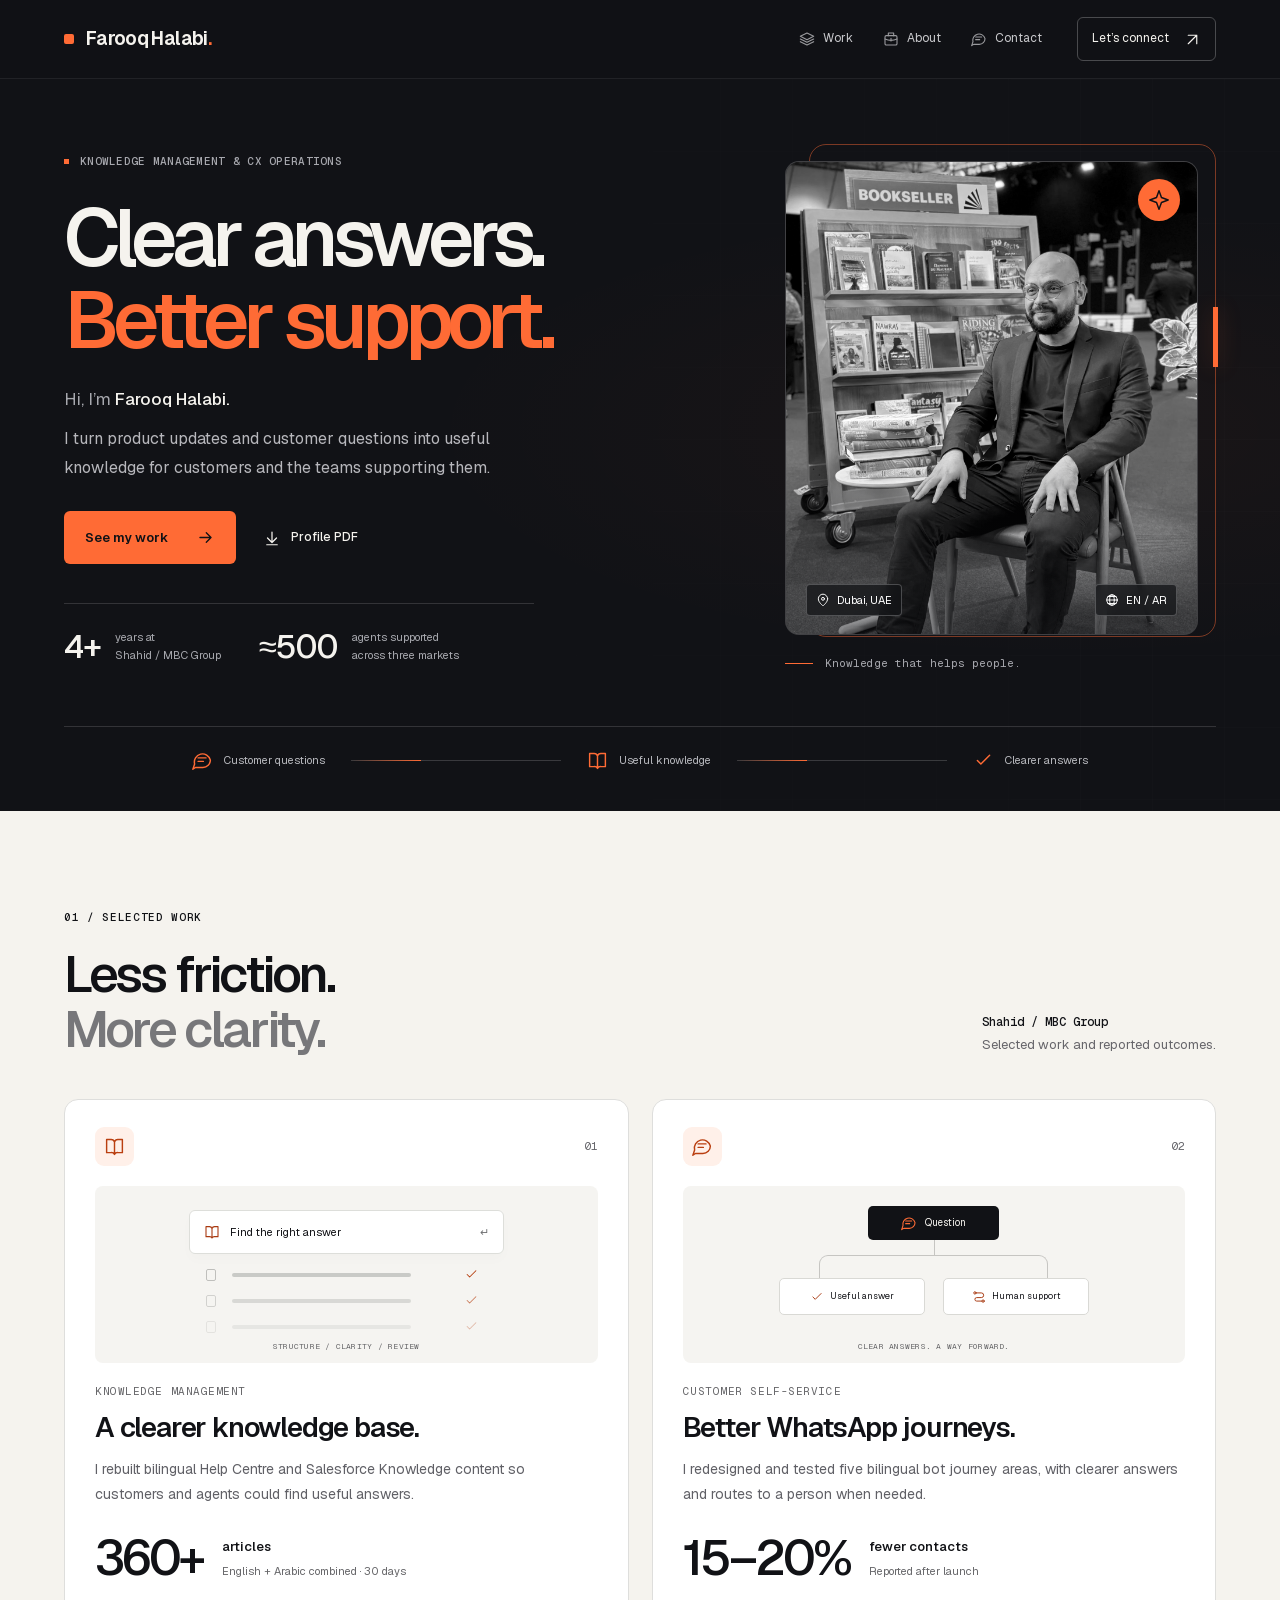
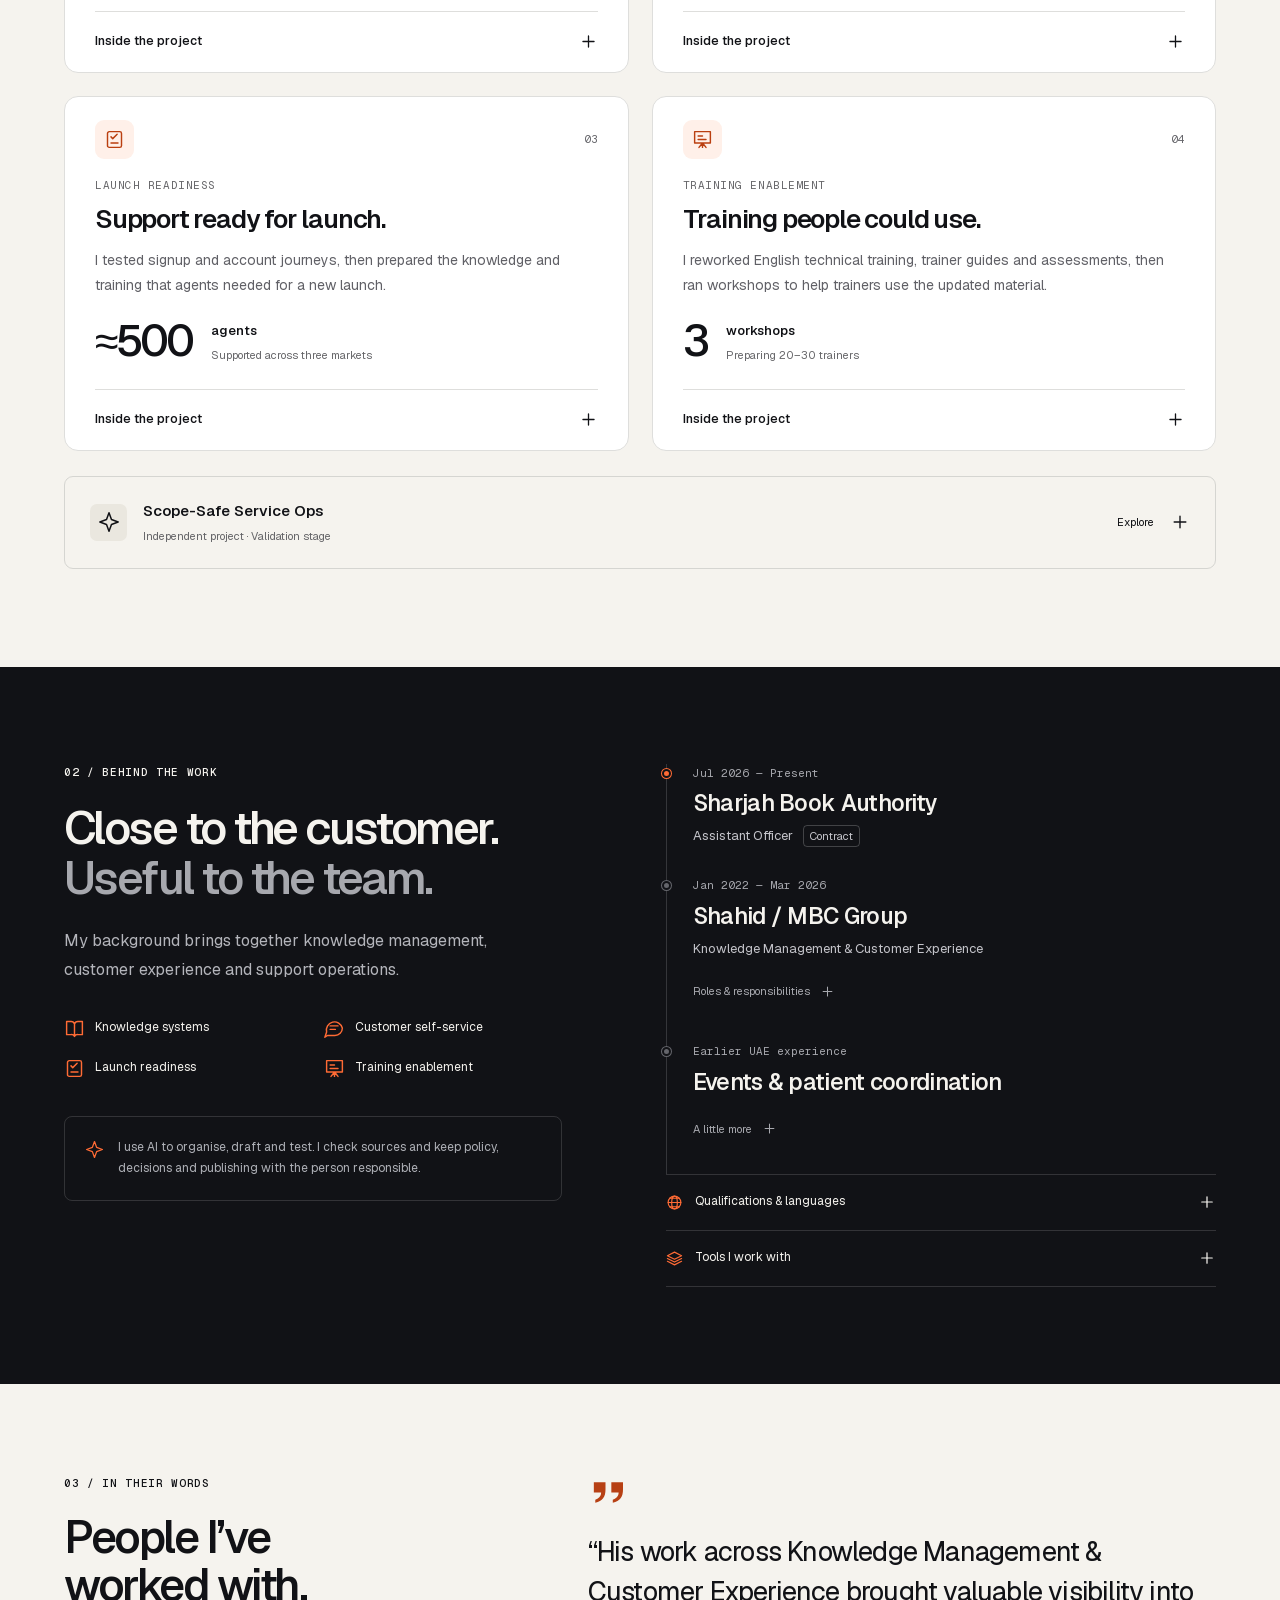
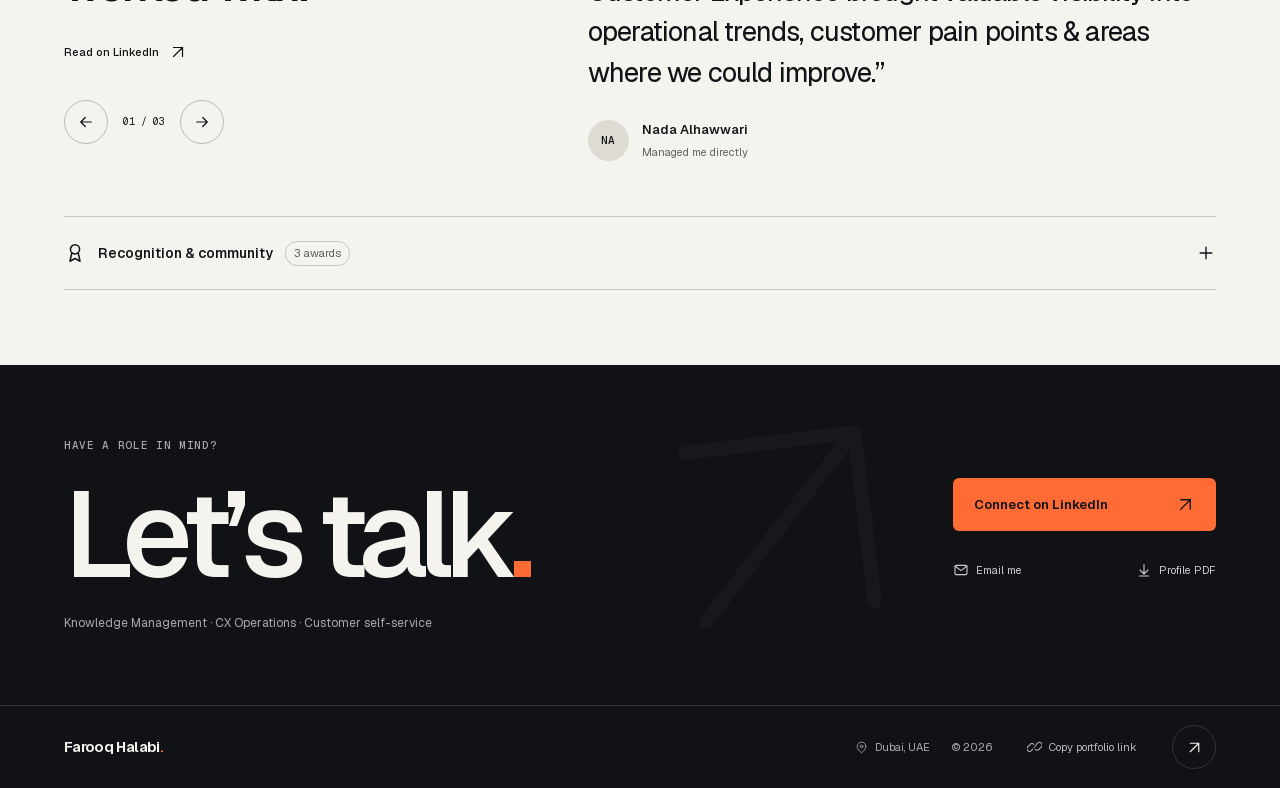
==== commit f03fcc8c: "Rebuild portfolio around clear evidence and purposeful motion" ====
--- a/index.html
+++ b/index.html
@@ -3,164 +3,95 @@
 <head>
   <meta charset="utf-8">
   <meta name="viewport" content="width=device-width, initial-scale=1">
-  <meta name="theme-color" content="#eae2b7">
-  <meta name="color-scheme" content="light">
+  <meta name="theme-color" content="#111216">
+  <meta name="color-scheme" content="dark light">
   <title>Farooq Halabi | Knowledge Management &amp; CX Operations</title>
-  <meta name="description" content="I'm Farooq Halabi. I help customers find answers and give support teams the knowledge to do their jobs well. Explore my work in knowledge management, self-service and CX operations.">
+  <meta name="description" content="Farooq Halabi, Knowledge Management and CX Operations. Clearer knowledge, useful self-service and support teams ready for change.">
   <meta name="author" content="Farooq Halabi">
   <link rel="canonical" href="https://fahalabi.github.io/">
   <link rel="manifest" href="/site.webmanifest">
-  <link rel="icon" href="/favicon-32.png?v=20260921-editorial" sizes="32x32" type="image/png">
-  <link rel="apple-touch-icon" href="/apple-touch-icon.png?v=20260921-editorial" sizes="180x180" type="image/png">
+  <link rel="icon" href="/favicon-32.png?v=20260921-clarity" sizes="32x32" type="image/png">
+  <link rel="apple-touch-icon" href="/apple-touch-icon.png?v=20260921-clarity" sizes="180x180" type="image/png">
   <link rel="preload" href="/assets/fonts/geist-sans.woff2" as="font" type="font/woff2" crossorigin>
   <link rel="preload" href="/assets/fonts/geist-mono.woff2" as="font" type="font/woff2" crossorigin>
   <link rel="preload" href="/assets/images/farooq-portrait.webp" as="image" type="image/webp" fetchpriority="high">
-  <link rel="stylesheet" href="/assets/css/styles.css?v=20260921-editorial">
-  <noscript><style>.menu-toggle{display:none!important}.header-link{display:inline-flex!important}.name-line,.hero-portrait{opacity:1!important;transform:none!important}</style></noscript>
+  <link rel="stylesheet" href="/assets/css/styles.css?v=20260921-clarity">
+  <noscript><style>[data-menu-toggle],.quote-controls,[data-share]{display:none!important}[data-quote][hidden]{display:block!important;margin-top:32px}@media(max-width:800px){#mobile-menu[hidden]{position:static;display:flex!important;flex-wrap:wrap;width:100%;padding:8px 0;background:none;border:0}.header-inner{flex-wrap:wrap}.mobile-menu a{padding:10px}}</style></noscript>
   <meta property="og:type" content="profile">
   <meta property="og:title" content="Farooq Halabi | Knowledge Management &amp; CX Operations">
   <meta property="og:description" content="Clearer answers for customers. Useful knowledge for support teams. My work in knowledge management and customer experience.">
   <meta property="og:url" content="https://fahalabi.github.io/">
   <meta property="og:site_name" content="Farooq Halabi">
   <meta property="og:locale" content="en_AE">
-  <meta property="og:image" content="https://fahalabi.github.io/assets/images/portfolio-social.png?v=20260921-editorial">
+  <meta property="og:image" content="https://fahalabi.github.io/assets/images/portfolio-social.png?v=20260921-clarity">
   <meta property="og:image:width" content="1200">
   <meta property="og:image:height" content="630">
   <meta property="og:image:alt" content="Farooq Halabi, Knowledge Management and CX Operations, with his portrait beside a book display">
   <meta name="twitter:card" content="summary_large_image">
   <meta name="twitter:title" content="Farooq Halabi | Knowledge Management &amp; CX Operations">
   <meta name="twitter:description" content="Clearer answers for customers. Useful knowledge for support teams.">
-  <meta name="twitter:image" content="https://fahalabi.github.io/assets/images/portfolio-social.png?v=20260921-editorial">
+  <meta name="twitter:image" content="https://fahalabi.github.io/assets/images/portfolio-social.png?v=20260921-clarity">
   <script type="application/ld+json">
   {"@context":"https://schema.org","@type":"Person","name":"Farooq Halabi","url":"https://fahalabi.github.io/","image":"https://fahalabi.github.io/assets/images/farooq-portrait.webp","jobTitle":"Knowledge Management and CX Operations Specialist","address":{"@type":"PostalAddress","addressLocality":"Dubai","addressCountry":"AE"},"alumniOf":{"@type":"CollegeOrUniversity","name":"Ajman University"},"knowsLanguage":["Arabic","English","Turkish"],"knowsAbout":["Knowledge Management","Customer Experience Operations","Salesforce Knowledge","Salesforce CMS","Customer Self-Service","Bilingual Content","Training Enablement"],"sameAs":["https://www.linkedin.com/in/farooq-halabi-00536518b/"]}
   </script>
 </head>
 <body>
-  <a class="skip-link" href="#main-content">Skip to main content</a>
-  <div class="pointer-glow" aria-hidden="true"></div>
-  <div class="progress-rail" aria-hidden="true"><span></span></div>
-  <header class="site-header"><div class="container header-inner">
-    <a class="wordmark" href="#top" aria-label="Farooq Halabi, back to top">FH<span aria-hidden="true">.</span></a>
-    <nav class="desktop-nav" aria-label="Main navigation"><a href="#work">Selected work</a><a href="#experience">Experience</a><a href="#proof">Recommendations</a></nav>
-    <a class="header-link" href="#contact">Let’s talk <span aria-hidden="true">↗</span></a>
-    <button class="menu-toggle" type="button" aria-expanded="false" aria-controls="mobile-menu" data-menu-toggle>Menu <span aria-hidden="true">+</span></button>
-    <nav class="mobile-menu" id="mobile-menu" aria-label="Mobile navigation" hidden><a href="#work">Selected work</a><a href="#ai">How I work</a><a href="#experience">Experience</a><a href="#proof">Recommendations</a><a href="#contact">Let’s talk</a></nav>
-  </div></header>
-  <main id="main-content" tabindex="-1">
-    <section class="hero container" id="top" aria-labelledby="hero-title">
-      <div class="hero-kicker"><p class="eyebrow">Knowledge Management <span aria-hidden="true">/</span> CX Operations</p><p class="hero-location">Dubai, UAE <span aria-hidden="true">·</span> English &amp; Arabic</p></div>
-      <h1 id="hero-title"><span class="name-line">Farooq</span> <span class="name-line surname-line">Halabi<span class="name-dot">.</span></span></h1>
-      <figure class="hero-portrait"><div class="portrait-composition"><div class="portrait-frame"><img src="/assets/images/farooq-portrait.webp" alt="Farooq Halabi seated beside a book display, wearing a black blazer and glasses" width="1440" height="2560" fetchpriority="high"><div class="portrait-scan" aria-hidden="true"></div></div><div class="portrait-colours" aria-hidden="true"><span></span><span></span><span></span></div><span class="portrait-emblem" aria-hidden="true">✳</span></div><figcaption class="hero-caption"><span>People. Knowledge. Progress.</span><span>Farooq Halabi / Dubai</span></figcaption></figure>
-      <div class="hero-copy">
-        <p class="eyebrow">A little about me</p>
-        <h2 class="hero-role">Good knowledge.<br>Better experiences.</h2>
-        <p class="hero-intro">I help customers find answers and give support teams the knowledge to do their jobs well.</p>
-        <p class="hero-detail">My work brings together bilingual content, Salesforce Knowledge and customer journeys. I focus on making the next step clear for customers and colleagues.</p>
-        <div class="hero-actions"><a class="button button-primary" href="#work">Explore my work <span aria-hidden="true">↘</span></a><a class="text-link" href="https://www.linkedin.com/in/farooq-halabi-00536518b/" target="_blank" rel="noopener noreferrer">Connect on LinkedIn <span aria-hidden="true">↗</span></a></div>
-      </div>
-      <div class="hero-bottom"><span>Clear knowledge. Better customer experiences.</span><a class="scroll-cue" href="#work">Scroll to explore <span aria-hidden="true">↓</span></a></div>
-    </section>
-    <div class="signal-marquee" role="region" aria-label="Professional focus areas">
-      <div class="marquee-track">
-        <div class="marquee-set"><span>Knowledge Management</span><i aria-hidden="true">✳</i><span>CX Operations</span><i aria-hidden="true">✳</i><span>Salesforce</span><i aria-hidden="true">✳</i><span>Arabic + English</span><i aria-hidden="true">✳</i><span>Customer self-service</span><i aria-hidden="true">✳</i></div>
-        <div class="marquee-set" aria-hidden="true"><span>Knowledge Management</span><i>✳</i><span>CX Operations</span><i>✳</i><span>Salesforce</span><i>✳</i><span>Arabic + English</span><i>✳</i><span>Customer self-service</span><i>✳</i></div>
-      </div>
-    </div>
-    <div class="career-strip container" aria-label="Experience at a glance">
-      <div class="career-stat"><strong>4+ years</strong><span>at Shahid / MBC Group</span></div><div class="career-stat"><strong>360+ articles</strong><span>English &amp; Arabic, combined</span></div><div class="career-stat"><strong>≈500 agents</strong><span>supported with knowledge</span></div><div class="career-stat"><strong>3 markets</strong><span>UAE, Jordan &amp; Egypt</span></div>
-    </div>
-    <section class="section container" id="about" aria-labelledby="about-title">
-      <div class="section-heading"><div><p class="eyebrow">01 / What I bring</p><h2 id="about-title">Close to the customer.<br>Useful to the team.</h2></div><p>I work between product teams, operations and the people answering customer questions. I turn changes and recurring problems into guidance people can actually use.</p></div>
-      <div class="expertise-grid">
-        <article class="expertise-card"><span class="card-index">01</span><h3>Knowledge that holds up</h3><p>Salesforce Knowledge and CMS, Help Centres and internal guidance, organised so people can find the right answer.</p></article>
-        <article class="expertise-card"><span class="card-index">02</span><h3>Clearer self-service</h3><p>English and Arabic support content, WhatsApp journeys and sensible escalation paths when a customer needs a person.</p></article>
-        <article class="expertise-card"><span class="card-index">03</span><h3>Teams ready for change</h3><p>Training materials, agent support and launch preparation that turn product updates into practical next steps.</p></article>
-        <article class="expertise-card"><span class="card-index">04</span><h3>Attention to the problem</h3><p>Customer interviews, feedback reviews and investigation of support trends to understand what needs to improve.</p></article>
-      </div>
-    </section>
-    <section class="section container" id="work" aria-labelledby="work-title">
-      <div class="section-heading"><div><p class="eyebrow">02 / Selected work · Shahid / MBC Group</p><h2 id="work-title">A closer look<br>at the work.</h2></div><p>These projects brought content, customer experience and frontline support together. Open a case study for the scope, my contribution and the reported outcomes.</p></div>
-      <div class="project-grid">
-        <article class="project-card featured">
-          <div class="project-topline"><span class="project-index">01 /</span><span class="project-category">Knowledge management</span></div><h3>A knowledge base people could rely on.</h3><p class="project-intro">I led a bilingual revamp of Salesforce Knowledge and the Help Centre, making information easier for customers and agents to find and use.</p>
-          <div class="project-metric"><strong>360+</strong><span>English and Arabic articles<br>delivered in 30 days, combined</span></div><div class="project-tags"><span>Salesforce Knowledge</span><span>Help Centre</span><span>English &amp; Arabic</span></div>
-          <details class="project-details"><summary><span class="details-label">Read the case study</span><span class="details-icon" aria-hidden="true">+</span></summary><div class="case-body">
-            <h4>The work</h4><p>I reworked the taxonomy, search, navigation and article structure. I also updated case links, escalation guidance and the way we collected feedback across customer-facing and internal content.</p>
+<svg class="svg-defs" aria-hidden="true" xmlns="http://www.w3.org/2000/svg"><defs><symbol id="i-arrow" viewBox="0 0 24 24"><path d="M5 12h14m-6-6 6 6-6 6"/></symbol><symbol id="i-up" viewBox="0 0 24 24"><path d="M6 18 18 6M6 6h12v12"/></symbol><symbol id="i-down" viewBox="0 0 24 24"><path d="M12 4v14m-6-6 6 6 6-6M5 21h14"/></symbol><symbol id="i-left" viewBox="0 0 24 24"><path d="M19 12H5m6-6-6 6 6 6"/></symbol><symbol id="i-book" viewBox="0 0 24 24"><path d="M12 6v15M3 4h5a4 4 0 0 1 4 3 4 4 0 0 1 4-3h5v15h-5a4 4 0 0 0-4 2 4 4 0 0 0-4-2H3Z"/></symbol><symbol id="i-chat" viewBox="0 0 24 24"><path d="M21 11.5a8.5 8.5 0 0 1-8.5 8.5H4l-3 2 2-6A8.5 8.5 0 1 1 21 11.5Z"/><path d="M7 9h9M7 13h6"/></symbol><symbol id="i-check" viewBox="0 0 24 24"><path d="m5 12 4 4L19 6"/></symbol><symbol id="i-launch" viewBox="0 0 24 24"><rect x="4" y="3" width="16" height="18" rx="2"/><path d="m8 9 2 2 5-5M8 16h8"/></symbol><symbol id="i-training" viewBox="0 0 24 24"><path d="M3 3h18v13H3zM8 21l4-5 4 5M12 16v5M7 8h5M7 12h9"/></symbol><symbol id="i-pin" viewBox="0 0 24 24"><path d="M20 10c0 6-8 12-8 12S4 16 4 10a8 8 0 0 1 16 0Z"/><circle cx="12" cy="10" r="2.5"/></symbol><symbol id="i-globe" viewBox="0 0 24 24"><circle cx="12" cy="12" r="9"/><ellipse cx="12" cy="12" rx="4" ry="9"/><path d="M3 12h18M5 6h14M5 18h14"/></symbol><symbol id="i-plus" viewBox="0 0 24 24"><path d="M12 5v14M5 12h14"/></symbol><symbol id="i-briefcase" viewBox="0 0 24 24"><rect x="3" y="7" width="18" height="14" rx="2"/><path d="M8 7V3h8v4M3 12a22 22 0 0 0 18 0M12 11v4"/></symbol><symbol id="i-award" viewBox="0 0 24 24"><circle cx="12" cy="8" r="5"/><path d="m8.5 12-2 9L12 18l5.5 3-2-9"/></symbol><symbol id="i-mail" viewBox="0 0 24 24"><rect x="3" y="5" width="18" height="14" rx="2"/><path d="m3 6 9 7 9-7"/></symbol><symbol id="i-link" viewBox="0 0 24 24"><path d="m10 13 4-4M8 16l-2 2a4 4 0 0 1-6-6l4-4a4 4 0 0 1 6 0m4 0 2-2a4 4 0 0 1 6 6l-4 4a4 4 0 0 1-6 0" transform="translate(1 -1)"/></symbol><symbol id="i-layers" viewBox="0 0 24 24"><path d="m12 3 10 5-10 5L2 8Zm-10 9 10 5 10-5M2 16l10 5 10-5"/></symbol><symbol id="i-spark" viewBox="0 0 24 24"><path d="m12 2 2.7 7.3L22 12l-7.3 2.7L12 22l-2.7-7.3L2 12l7.3-2.7Z"/></symbol><symbol id="i-menu" viewBox="0 0 24 24"><path d="M4 8h16M4 16h16"/></symbol><symbol id="i-quote" viewBox="0 0 24 24"><path d="M10 5H4v7h5c0 3-2 4-4 5v2c5-1 7-4 7-9V5ZM22 5h-6v7h5c0 3-2 4-4 5v2c5-1 7-4 7-9V5Z"/></symbol><symbol id="i-route" viewBox="0 0 24 24"><circle cx="5" cy="5" r="2"/><circle cx="19" cy="19" r="2"/><path d="M7 5h9a4 4 0 0 1 0 8H8a3 3 0 0 0 0 6h9"/></symbol></defs></svg>
+<a class="skip-link" href="#main-content">Skip to main content</a>
+<div class="progress-rail" aria-hidden="true"><span></span></div>
+<header class="site-header"><div class="container header-inner">
+ <a class="brand" href="#top" aria-label="Farooq Halabi, home"><span class="brand-square" aria-hidden="true"></span>Farooq Halabi<span class="brand-period">.</span></a>
+ <nav class="desktop-nav" aria-label="Main navigation"><a href="#work"><svg class="icon " viewBox="0 0 24 24" fill="none" stroke="currentColor" stroke-width="1.65" stroke-linecap="round" stroke-linejoin="round" aria-hidden="true"><use href="#i-layers"></use></svg>Work</a><a href="#about"><svg class="icon " viewBox="0 0 24 24" fill="none" stroke="currentColor" stroke-width="1.65" stroke-linecap="round" stroke-linejoin="round" aria-hidden="true"><use href="#i-briefcase"></use></svg>About</a><a href="#contact"><svg class="icon " viewBox="0 0 24 24" fill="none" stroke="currentColor" stroke-width="1.65" stroke-linecap="round" stroke-linejoin="round" aria-hidden="true"><use href="#i-chat"></use></svg>Contact</a></nav>
+ <a class="header-contact" href="https://www.linkedin.com/in/farooq-halabi-00536518b/" target="_blank" rel="noopener noreferrer">Let’s connect <svg class="icon " viewBox="0 0 24 24" fill="none" stroke="currentColor" stroke-width="1.65" stroke-linecap="round" stroke-linejoin="round" aria-hidden="true"><use href="#i-up"></use></svg></a>
+ <button type="button" class="menu-toggle" data-menu-toggle aria-expanded="false" aria-controls="mobile-menu"><span data-menu-label>Menu</span><svg class="icon " viewBox="0 0 24 24" fill="none" stroke="currentColor" stroke-width="1.65" stroke-linecap="round" stroke-linejoin="round" aria-hidden="true"><use href="#i-menu"></use></svg></button>
+ <nav id="mobile-menu" class="mobile-menu" aria-label="Mobile navigation" hidden><a href="#work"><svg class="icon " viewBox="0 0 24 24" fill="none" stroke="currentColor" stroke-width="1.65" stroke-linecap="round" stroke-linejoin="round" aria-hidden="true"><use href="#i-layers"></use></svg>Selected work</a><a href="#about"><svg class="icon " viewBox="0 0 24 24" fill="none" stroke="currentColor" stroke-width="1.65" stroke-linecap="round" stroke-linejoin="round" aria-hidden="true"><use href="#i-briefcase"></use></svg>About me</a><a href="#proof"><svg class="icon " viewBox="0 0 24 24" fill="none" stroke="currentColor" stroke-width="1.65" stroke-linecap="round" stroke-linejoin="round" aria-hidden="true"><use href="#i-quote"></use></svg>Recommendations</a><a href="#contact"><svg class="icon " viewBox="0 0 24 24" fill="none" stroke="currentColor" stroke-width="1.65" stroke-linecap="round" stroke-linejoin="round" aria-hidden="true"><use href="#i-mail"></use></svg>Contact</a></nav>
+</div></header>
+<main id="main-content" tabindex="-1">
+ <section class="hero" id="top" aria-labelledby="hero-title"><div class="hero-grid" aria-hidden="true"></div><div class="container hero-inner">
+  <div class="hero-copy"><p class="eyebrow hero-eyebrow"><span></span>Knowledge Management &amp; CX Operations</p><h1 id="hero-title"><span class="hero-line">Clear answers.</span><span class="hero-line hero-line-accent">Better support.</span></h1><p class="hero-name">Hi, I’m <strong>Farooq Halabi.</strong></p><p class="hero-description">I turn product updates and customer questions into useful knowledge for customers and the teams supporting them.</p><div class="hero-actions"><a class="button button-accent" href="#work" data-magnetic>See my work <svg class="icon " viewBox="0 0 24 24" fill="none" stroke="currentColor" stroke-width="1.65" stroke-linecap="round" stroke-linejoin="round" aria-hidden="true"><use href="#i-arrow"></use></svg></a><a class="text-link" href="/Farooq-Halabi-Profile.pdf" download><svg class="icon " viewBox="0 0 24 24" fill="none" stroke="currentColor" stroke-width="1.65" stroke-linecap="round" stroke-linejoin="round" aria-hidden="true"><use href="#i-down"></use></svg>Profile PDF</a></div><div class="hero-proof"><div><strong>4+</strong><span>years at<br>Shahid / MBC Group</span></div><div><strong>≈500</strong><span>agents supported<br>across three markets</span></div></div></div>
+  <figure class="hero-portrait"><div class="portrait-surround" aria-hidden="true"></div><div class="portrait-card" data-tilt><div class="portrait-photo"><img src="/assets/images/farooq-portrait.webp" alt="Farooq Halabi seated beside a book display" width="1440" height="2560" fetchpriority="high"></div><div class="portrait-caption"><span><svg class="icon " viewBox="0 0 24 24" fill="none" stroke="currentColor" stroke-width="1.65" stroke-linecap="round" stroke-linejoin="round" aria-hidden="true"><use href="#i-pin"></use></svg>Dubai, UAE</span><span><svg class="icon " viewBox="0 0 24 24" fill="none" stroke="currentColor" stroke-width="1.65" stroke-linecap="round" stroke-linejoin="round" aria-hidden="true"><use href="#i-globe"></use></svg>EN / AR</span></div><div class="portrait-corner" aria-hidden="true"><svg class="icon " viewBox="0 0 24 24" fill="none" stroke="currentColor" stroke-width="1.65" stroke-linecap="round" stroke-linejoin="round" aria-hidden="true"><use href="#i-spark"></use></svg></div></div><figcaption class="portrait-note"><span class="note-line"></span>Knowledge that helps people.</figcaption></figure>
+  <div class="answer-path" aria-label="My focus: turn customer questions into useful knowledge and clearer answers"><div class="path-node"><svg class="icon " viewBox="0 0 24 24" fill="none" stroke="currentColor" stroke-width="1.65" stroke-linecap="round" stroke-linejoin="round" aria-hidden="true"><use href="#i-chat"></use></svg><span>Customer questions</span></div><div class="path-line" aria-hidden="true"><i></i></div><div class="path-node"><svg class="icon " viewBox="0 0 24 24" fill="none" stroke="currentColor" stroke-width="1.65" stroke-linecap="round" stroke-linejoin="round" aria-hidden="true"><use href="#i-book"></use></svg><span>Useful knowledge</span></div><div class="path-line" aria-hidden="true"><i></i></div><div class="path-node"><svg class="icon " viewBox="0 0 24 24" fill="none" stroke="currentColor" stroke-width="1.65" stroke-linecap="round" stroke-linejoin="round" aria-hidden="true"><use href="#i-check"></use></svg><span>Clearer answers</span></div></div>
+ </div></section>
+ <section class="work-section light-section" id="work" aria-labelledby="work-title"><div class="container">
+  <div class="section-heading reveal"><div><p class="eyebrow">01 / Selected work</p><h2 id="work-title">Less friction.<br><span>More clarity.</span></h2></div><p class="section-note">Shahid / MBC Group<br><span>Selected work and reported outcomes.</span></p></div>
+  <div class="work-grid"><article class="work-card work-card-large reveal" data-spotlight><div class="work-card-top"><span class="square-icon"><svg class="icon " viewBox="0 0 24 24" fill="none" stroke="currentColor" stroke-width="1.65" stroke-linecap="round" stroke-linejoin="round" aria-hidden="true"><use href="#i-book"></use></svg></span><span class="case-number">01</span></div><div class="knowledge-visual" aria-hidden="true"><div class="visual-search"><svg class="icon " viewBox="0 0 24 24" fill="none" stroke="currentColor" stroke-width="1.65" stroke-linecap="round" stroke-linejoin="round" aria-hidden="true"><use href="#i-book"></use></svg><span>Find the right answer</span><span class="search-key">↵</span></div><div class="article-stack"><div><i></i><span></span><span></span><svg class="icon " viewBox="0 0 24 24" fill="none" stroke="currentColor" stroke-width="1.65" stroke-linecap="round" stroke-linejoin="round" aria-hidden="true"><use href="#i-check"></use></svg></div><div><i></i><span></span><span></span><svg class="icon " viewBox="0 0 24 24" fill="none" stroke="currentColor" stroke-width="1.65" stroke-linecap="round" stroke-linejoin="round" aria-hidden="true"><use href="#i-check"></use></svg></div><div><i></i><span></span><span></span><svg class="icon " viewBox="0 0 24 24" fill="none" stroke="currentColor" stroke-width="1.65" stroke-linecap="round" stroke-linejoin="round" aria-hidden="true"><use href="#i-check"></use></svg></div></div><span class="visual-caption">STRUCTURE / CLARITY / REVIEW</span></div><div class="work-card-content"><p class="case-category">Knowledge management</p><h3>A clearer knowledge base.</h3><p class="case-preview">I rebuilt bilingual Help Centre and Salesforce Knowledge content so customers and agents could find useful answers.</p><div class="work-result"><strong>360+</strong><div><span>articles</span><small>English + Arabic combined · 30 days</small></div></div><details class="case-details"><summary><span>Inside the project</span><svg class="icon " viewBox="0 0 24 24" fill="none" stroke="currentColor" stroke-width="1.65" stroke-linecap="round" stroke-linejoin="round" aria-hidden="true"><use href="#i-plus"></use></svg></summary><div class="case-body"><p class="case-tools">Salesforce Knowledge · Help Centre</p>
+            <h4>The work</h4><p>I led the bilingual Knowledge Base and Help Centre revamp, reworking the taxonomy, search, navigation and article structure. I also updated case links, escalation guidance and the way we collected feedback across customer-facing and internal content.</p>
             <h4>My contribution</h4><p>I used AI and Salesforce Einstein tools to identify missing topics, group questions and prepare drafts and metadata. I checked the content against policy and source documentation, refined the wording and controlled publishing.</p>
             <h4>Reported outcomes</h4><ul class="project-points"><li>360+ articles across English and Arabic delivered in 30 days.</li><li>An estimated 150 hours saved.</li><li>Agent knowledge emails fell from daily to about one per month.</li><li>Knowledge-related DSAT disputes fell from monthly to 0–1 per quarter.</li></ul>
-          </div></details>
-        </article>
-        <article class="project-card">
-          <div class="project-topline"><span class="project-index">02 /</span><span class="project-category">Conversational CX</span></div><h3>Better answers on WhatsApp.</h3><p class="project-intro">I owned the redesign, configuration, testing and launch of five English and Arabic bot journey areas, with clearer answers and routes to human support.</p>
-          <div class="project-metric"><strong>15–20%</strong><span>fewer customer contacts<br>reported after launch</span></div><div class="project-tags"><span>Salesforce Einstein Bots</span><span>Journey mapping</span><span>Testing</span></div>
-          <details class="project-details"><summary><span class="details-label">Read the case study</span><span class="details-icon" aria-hidden="true">+</span></summary><div class="case-body">
-            <h4>The work</h4><p>I mapped customer intents, wrote responses and decision paths, defined escalation routes and tested edge cases across five major journey areas.</p>
+          </div></details></div></article>
+<article class="work-card work-card-large reveal" data-spotlight><div class="work-card-top"><span class="square-icon"><svg class="icon " viewBox="0 0 24 24" fill="none" stroke="currentColor" stroke-width="1.65" stroke-linecap="round" stroke-linejoin="round" aria-hidden="true"><use href="#i-chat"></use></svg></span><span class="case-number">02</span></div><div class="journey-visual" aria-hidden="true"><div class="journey-node question-node"><svg class="icon " viewBox="0 0 24 24" fill="none" stroke="currentColor" stroke-width="1.65" stroke-linecap="round" stroke-linejoin="round" aria-hidden="true"><use href="#i-chat"></use></svg><span>Question</span></div><div class="journey-branch"><span></span><span></span></div><div class="journey-options"><div><svg class="icon " viewBox="0 0 24 24" fill="none" stroke="currentColor" stroke-width="1.65" stroke-linecap="round" stroke-linejoin="round" aria-hidden="true"><use href="#i-check"></use></svg><span>Useful answer</span></div><div><svg class="icon " viewBox="0 0 24 24" fill="none" stroke="currentColor" stroke-width="1.65" stroke-linecap="round" stroke-linejoin="round" aria-hidden="true"><use href="#i-route"></use></svg><span>Human support</span></div></div><span class="visual-caption">CLEAR ANSWERS. A WAY FORWARD.</span></div><div class="work-card-content"><p class="case-category">Customer self-service</p><h3>Better WhatsApp journeys.</h3><p class="case-preview">I redesigned and tested five bilingual bot journey areas, with clearer answers and routes to a person when needed.</p><div class="work-result"><strong>15–20%</strong><div><span>fewer contacts</span><small>Reported after launch</small></div></div><details class="case-details"><summary><span>Inside the project</span><svg class="icon " viewBox="0 0 24 24" fill="none" stroke="currentColor" stroke-width="1.65" stroke-linecap="round" stroke-linejoin="round" aria-hidden="true"><use href="#i-plus"></use></svg></summary><div class="case-body"><p class="case-tools">Salesforce Einstein Bots · Miro</p>
+            <h4>The work</h4><p>I owned the redesign, configuration, testing and launch of five English and Arabic bot journey areas. I mapped customer intents, wrote responses and decision paths, defined escalation routes and tested edge cases.</p>
             <h4>My contribution</h4><p>I worked with Salesforce Einstein Bots and Miro, using AI to help organise questions, draft flow logic and prepare test scenarios. I reviewed the outputs before use, including the Arabic content throughout testing and launch.</p>
             <h4>Reported outcomes after launch</h4><ul class="project-points"><li>Customer contacts fell by 15–20%.</li><li>Repeated questions fell by 10%.</li><li>Self-service CSAT rose from 15% to 25%.</li><li>Five major journey areas launched in English and Arabic.</li></ul>
-          </div></details>
-        </article>
-        <article class="project-card">
-          <div class="project-topline"><span class="project-index">03 /</span><span class="project-category">Launch readiness</span></div><h3>Getting support ready for a new signup flow.</h3><p class="project-intro">I led CX testing and support preparation for signup, sign-in, password reset and device connection journeys across web, mobile and supported TVs.</p>
-          <div class="project-metric"><strong>≈500</strong><span>agents supported<br>with launch preparation</span></div><div class="project-tags"><span>CX testing</span><span>Knowledge updates</span><span>Trainer readiness</span></div>
-          <details class="project-details"><summary><span class="details-label">Read the case study</span><span class="details-icon" aria-hidden="true">+</span></summary><div class="case-body">
-            <h4>The work</h4><p>I tested journeys on iOS, Android, web and supported TV environments, then prepared bilingual knowledge, Care Updates, updated visuals and training content.</p>
+          </div></details></div></article>
+<article class="work-card work-card-compact reveal" data-spotlight><div class="work-card-top"><span class="square-icon"><svg class="icon " viewBox="0 0 24 24" fill="none" stroke="currentColor" stroke-width="1.65" stroke-linecap="round" stroke-linejoin="round" aria-hidden="true"><use href="#i-launch"></use></svg></span><span class="case-number">03</span></div><div class="work-card-content"><p class="case-category">Launch readiness</p><h3>Support ready for launch.</h3><p class="case-preview">I tested signup and account journeys, then prepared the knowledge and training that agents needed for a new launch.</p><div class="work-result"><strong>≈500</strong><div><span>agents</span><small>Supported across three markets</small></div></div><details class="case-details"><summary><span>Inside the project</span><svg class="icon " viewBox="0 0 24 24" fill="none" stroke="currentColor" stroke-width="1.65" stroke-linecap="round" stroke-linejoin="round" aria-hidden="true"><use href="#i-plus"></use></svg></summary><div class="case-body"><p class="case-tools">CX testing · Knowledge updates</p>
+            <h4>The work</h4><p>I led CX testing and support preparation for signup, sign-in, password reset and device connection. I tested journeys on iOS, Android, web and supported TV environments, then prepared bilingual knowledge, Care Updates, updated visuals and training content.</p>
             <h4>My contribution</h4><p>I used AI to help prepare test scenarios, consider edge cases and identify content needing updates. I manually tested the journeys, checked the customer pain points and reviewed the material before it went to agents and trainers.</p>
             <h4>Reported outcomes</h4><ul class="project-points"><li>Approximately 500 agents supported and 20–30 trainers prepared across three markets.</li><li>Product controls prevented duplicate accounts.</li><li>Password-reset and wrong-username case tags became rare after launch.</li></ul>
-          </div></details>
-        </article>
-        <article class="project-card">
-          <div class="project-topline"><span class="project-index">04 /</span><span class="project-category">Training enablement</span></div><h3>Training material that was easier to teach.</h3><p class="project-intro">I led the English training material revamp and owned the technical content, replacing outdated, repetitive explanations with clearer resources for trainers and agents.</p>
-          <div class="project-metric"><strong>3 <span class="metric-unit">workshops</span></strong><span>delivered to prepare<br>20–30 trainers for rollout</span></div><div class="project-tags"><span>Content structure</span><span>Canva &amp; PowerPoint</span><span>Trainer guides</span></div>
-          <details class="project-details"><summary><span class="details-label">Read the case study</span><span class="details-icon" aria-hidden="true">+</span></summary><div class="case-body">
-            <h4>The work</h4><p>I reworked onboarding content, trainer guides and assessments, along with exercises and quick-reference resources. The aim was to make technical information easier to explain and apply.</p>
+          </div></details></div></article>
+<article class="work-card work-card-compact reveal" data-spotlight><div class="work-card-top"><span class="square-icon"><svg class="icon " viewBox="0 0 24 24" fill="none" stroke="currentColor" stroke-width="1.65" stroke-linecap="round" stroke-linejoin="round" aria-hidden="true"><use href="#i-training"></use></svg></span><span class="case-number">04</span></div><div class="work-card-content"><p class="case-category">Training enablement</p><h3>Training people could use.</h3><p class="case-preview">I reworked English technical training, trainer guides and assessments, then ran workshops to help trainers use the updated material.</p><div class="work-result"><strong>3</strong><div><span>workshops</span><small>Preparing 20–30 trainers</small></div></div><details class="case-details"><summary><span>Inside the project</span><svg class="icon " viewBox="0 0 24 24" fill="none" stroke="currentColor" stroke-width="1.65" stroke-linecap="round" stroke-linejoin="round" aria-hidden="true"><use href="#i-plus"></use></svg></summary><div class="case-body"><p class="case-tools">Canva · PowerPoint</p>
+            <h4>The work</h4><p>I led the English training material revamp and owned its technical content. I reworked onboarding content, trainer guides, assessments, exercises and quick-reference resources to make technical information easier to explain and apply.</p>
             <h4>My contribution</h4><p>I used AI, Canva and PowerPoint to audit the old material, organise the content and check consistency. I reviewed the wording closely and coordinated reviews with internal and vendor QA teams before approval.</p>
             <h4>Reported outcomes</h4><ul class="project-points"><li>Three trainer workshops delivered.</li><li>20–30 trainers prepared for rollout.</li><li>Updated material rolled out across vendors and operational sites.</li></ul>
-          </div></details>
-        </article>
-      </div>
-      <p class="evidence-note">Outcomes are based on my reported project experience. Approximate figures and estimates are marked.</p>
-      <article class="independent-project"><div><p class="project-category">05 / Independent project · Validation stage</p><h3>Scope-Safe Service Ops</h3><p>I’m exploring how service businesses can keep customer-facing answers accurate while using AI to help organise the information.</p></div><div><p>I owned and directed the AI-assisted research and validation preparation: 30 Dubai home-maintenance and AC businesses researched, 10 public-source knowledge-gap snapshots, a discovery kit and a validation dashboard.</p><p>The working principle is simple: AI can extract, compare and organise. The business owner approves policy and customer-facing answers. This is a concept under validation, with no customer, pilot or revenue results claimed.</p></div></article>
-    </section>
-    <section class="section container" id="ai" aria-labelledby="ai-title">
-      <div class="approach-panel"><div class="approach-copy"><p class="eyebrow">03 / How I work with AI</p><h2 id="ai-title">A useful assistant.<br>A human decision.</h2><p>I use AI to make a first pass, compare information and test ideas. I check the source, challenge weak answers and review the work before it reaches a customer or a colleague.</p><p>In independent projects, I use the BMAD method to organise discovery, requirements and validation, with clear points for owner review.</p></div>
-        <ol class="workflow-list"><li><span class="step-number">01</span><div><h3>Understand the problem</h3><p>Start with the customer question, source material and the people who own the information.</p></div></li><li><span class="step-number">02</span><div><h3>Draft, compare and challenge</h3><p>Use AI to organise the work, then look for gaps, unclear wording and unsupported answers.</p></div></li><li><span class="step-number">03</span><div><h3>Test and review</h3><p>Check content against policy and try the journey from the customer’s point of view.</p></div></li><li><span class="step-number">04</span><div><h3>Approve, publish and learn</h3><p>Keep approval with the right person, then use feedback to improve the next version.</p></div></li></ol>
-      </div>
-      <div class="tool-groups"><div class="tool-group"><h3>Professional tools</h3><p>Salesforce Knowledge &amp; CMS · Salesforce Einstein Bots · Help Centre platforms · Miro</p></div><div class="tool-group"><h3>Content &amp; AI-assisted work</h3><p>ChatGPT · Codex · Claude · Canva presentations · Word · Excel · PowerPoint · Markdown · AI image tools and connectors</p></div><div class="tool-group"><h3>Working familiarity</h3><p>Figma · PowerShell · Git · GitHub · GitHub Pages</p></div></div>
-    </section>
-    <section class="section container" id="experience" aria-labelledby="experience-title">
-      <div class="section-heading"><div><p class="eyebrow">04 / Experience</p><h2 id="experience-title">Built through<br>hands-on work.</h2></div><p>My background combines knowledge management and customer experience with earlier work in events and customer-facing operations.</p></div>
-      <div class="experience-list">
-        <article class="experience-row"><time>Jul 2026 – Present</time><div><p class="role-label">Sharjah Book Authority</p><h3>Assistant Officer <span>(Contract)</span></h3></div></article>
-        <article class="experience-row"><time>Jan 2022 – Mar 2026</time><div><p class="role-label">Shahid / MBC Group · Dubai, UAE</p><h3>Knowledge Management &amp; Customer Experience</h3><p>I supported approximately 500 agents across the UAE, Jordan and Egypt, turning product and operational changes into Salesforce Knowledge articles, Care Updates and workshops. I also trained agents and supported colleagues who needed additional help.</p><p>I reviewed support interactions across WhatsApp, web chat, calls and email to find recurring problems. During a concurrent customer research assignment, I conducted one-to-one interviews and shared the findings with product and CX teams.</p><div class="role-history"><p><strong>Knowledge Management &amp; Customer Experience Specialist</strong><span>Apr 2022 – Mar 2026</span></p><p><strong>Customer Researcher · concurrent assignment</strong><span>May 2025 – Sep 2025</span></p><p><strong>Escalation Specialist</strong><span>Jan 2022 – Apr 2022</span></p></div><details class="project-details experience-detail"><summary><span class="details-label">An example of investigating a support spike</span><span class="details-icon" aria-hidden="true">+</span></summary><div class="case-body"><p>I traced an approximately 1,600% spike, reaching around 500 cases, to an LG webOS disconnection issue. I coordinated the evidence and escalation through Technical Support until LG resolved the problem.</p></div></details></div></article>
-        <article class="experience-row"><span class="role-label">Earlier UAE experience</span><div><h3>Events &amp; patient coordination</h3><p>I worked on conferences and government events, coordinating vendors and logistics. My customer-facing operations experience also includes high-volume scheduling and support for COVID-19 drive-through testing.</p></div></article>
-      </div>
-      <div class="credentials-grid"><article class="credential-card"><p class="eyebrow">Education</p><h3>Business Administration, Marketing</h3><p>Ajman University</p></article><article class="credential-card"><p class="eyebrow">Certifications &amp; licence</p><h3>Additional qualifications</h3><ul><li>Six Sigma Yellow Belt</li><li>Inclusive Leadership</li><li>Valid UAE driving licence</li></ul></article><article class="credential-card"><p class="eyebrow">Languages</p><h3>Working across languages</h3><ul><li>Arabic · Native</li><li>English · Advanced</li><li>Turkish · Beginner</li></ul></article></div>
-    </section>
-    <section class="recommendations-section" id="proof" aria-labelledby="proof-title"><div class="container">
-      <div class="section-heading"><div><p class="eyebrow">05 / Recommendations</p><h2 id="proof-title">From people<br>I’ve worked with.</h2></div><a class="text-link" href="https://www.linkedin.com/in/farooq-halabi-00536518b/" target="_blank" rel="noopener noreferrer">See recommendations on LinkedIn <span aria-hidden="true">↗</span></a></div>
-      <div class="recommendation-grid">
-        <figure class="quote-card"><blockquote>“His work across Knowledge Management &amp; Customer Experience brought valuable visibility into operational trends, customer pain points &amp; areas where we could improve.”</blockquote><figcaption><strong>Nada Alhawwari</strong><span>Managed me directly</span></figcaption></figure>
-        <figure class="quote-card"><blockquote>“He always stays cool under pressure, tackles complex challenges effortlessly, and goes above and beyond to improve workflows and the overall user experience.”</blockquote><figcaption><strong>Faisal Hussein</strong><span>Managed me directly</span></figcaption></figure>
-        <figure class="quote-card"><blockquote>“He consistently demonstrated strong engagement and a willingness to adapt his views based on new insights, which is uncommon. Farooq is open-minded, enjoyable to work with, and elevates any team he joins.”</blockquote><figcaption><strong>Ivan Aleksic</strong><span>Managed me directly</span></figcaption></figure>
-      </div>
-    </div></section>
-    <section class="section container" id="recognition" aria-labelledby="recognition-title">
-      <div class="section-heading"><div><p class="eyebrow">06 / Recognition · Shahid / MBC Group</p><h2 id="recognition-title">A few things<br>I’m proud of.</h2></div><p>Recognition for initiative, quality and collaboration from the teams I supported.</p></div>
-      <div class="awards-grid">
-        <article class="award-card"><button type="button" class="award-open" data-award-src="/assets/images/recognition/ace-of-initiatives.png" data-award-title="Ace of Initiatives" aria-label="View Ace of Initiatives certificate"><img src="/assets/images/recognition/ace-of-initiatives.png" alt="Ace of Initiatives certificate awarded to Farooq Halabi by MBC Shahid" width="752" height="530" loading="lazy"><span>View certificate <span aria-hidden="true">↗</span></span></button><h3>Ace of Initiatives</h3><p>Positive attitude and contribution</p></article>
-        <article class="award-card"><button type="button" class="award-open" data-award-src="/assets/images/recognition/quality-wizard.png" data-award-title="Quality Wizard" aria-label="View Quality Wizard certificate"><img src="/assets/images/recognition/quality-wizard.png" alt="Quality Wizard certificate awarded to Farooq Halabi by MBC Shahid" width="757" height="537" loading="lazy"><span>View certificate <span aria-hidden="true">↗</span></span></button><h3>Quality Wizard</h3><p>Outstanding Q1 QA score</p></article>
-        <article class="award-card"><button type="button" class="award-open" data-award-src="/assets/images/recognition/valuable-gem.png" data-award-title="Valuable Gem" aria-label="View Valuable Gem certificate"><img src="/assets/images/recognition/valuable-gem.png" alt="Valuable Gem certificate awarded to Farooq Halabi by MBC Shahid" width="761" height="530" loading="lazy"><span>View certificate <span aria-hidden="true">↗</span></span></button><h3>Valuable Gem</h3><p>Innovation, collaboration and dedication</p></article>
-      </div>
-      <div class="community-row"><div><p class="eyebrow">Community · Aug 2016 – Jul 2017</p><h3>MOVE, Action Care Program</h3></div><p>As an Event Coordinator, I organised an inclusive event in Ajman for children and young people with special needs, coordinating volunteers, entertainers, games and activities.</p></div>
-    </section>
-    <section class="contact-section" id="contact" aria-labelledby="contact-title"><div class="contact-inner container">
-      <div><p class="eyebrow">Let’s talk</p><h2 id="contact-title">Looking for someone who<br>cares about the details?</h2><p>I’d be glad to talk about knowledge management, CX operations, self-service or helping support teams work better.</p><p class="contact-meta">Based in Dubai, UAE</p></div>
-      <div class="contact-actions"><a class="button button-primary" href="https://www.linkedin.com/in/farooq-halabi-00536518b/" target="_blank" rel="noopener noreferrer">Connect on LinkedIn <span aria-hidden="true">↗</span></a><a class="button button-secondary" href="mailto:fahalabi@outlook.com">Send me an email <span aria-hidden="true">↗</span></a><a class="text-link" href="/Farooq-Halabi-CV.pdf" download>Download my CV <span aria-hidden="true">↓</span></a><a class="text-link" href="https://wa.me/971563193957" target="_blank" rel="noopener noreferrer">Message me on WhatsApp <span aria-hidden="true">↗</span></a></div>
-    </div></section>
-  </main>
-  <footer class="site-footer"><div class="container"><p>© 2026 Farooq Halabi</p><div><button type="button" class="text-link" data-share>Copy portfolio link <span aria-hidden="true">↗</span></button><a href="#top">Back to top <span aria-hidden="true">↑</span></a></div></div><div class="colour-signature" aria-hidden="true"><span></span><span></span><span></span><span></span><span></span></div></footer>
-  <dialog class="award-dialog" data-award-dialog aria-labelledby="award-dialog-title"><button class="dialog-close" type="button" aria-label="Close certificate" data-dialog-close>Close <span aria-hidden="true">×</span></button><h2 id="award-dialog-title" data-dialog-title></h2><img alt="" data-dialog-image></dialog>
-  <div class="share-toast" role="status" aria-live="polite" data-share-toast></div>
-  <script src="/assets/js/main.js?v=20260921-editorial" defer></script>
-</body>
-</html>
+          </div></details></div></article></div>
+  <details class="independent-details reveal"><summary><span class="independent-icon"><svg class="icon " viewBox="0 0 24 24" fill="none" stroke="currentColor" stroke-width="1.65" stroke-linecap="round" stroke-linejoin="round" aria-hidden="true"><use href="#i-spark"></use></svg></span><span><strong>Scope-Safe Service Ops</strong><small>Independent project · Validation stage</small></span><span class="disclosure-label">Explore</span><svg class="icon " viewBox="0 0 24 24" fill="none" stroke="currentColor" stroke-width="1.65" stroke-linecap="round" stroke-linejoin="round" aria-hidden="true"><use href="#i-plus"></use></svg></summary><div class="independent-body"><p>I owned and directed AI-assisted research into how service businesses can keep customer-facing answers accurate, with owner approval built in.</p><p>The preparation includes research on 30 Dubai home-maintenance and AC businesses, 10 public-source knowledge-gap snapshots, a discovery kit and a validation dashboard. The concept is under validation; no customer, pilot or revenue results are claimed.</p><p>I use BMAD to structure discovery, requirements and validation, with review points for the owner.</p></div></details>
+ </div></section>
+ <section class="about-section" id="about" aria-labelledby="about-title"><div class="container about-grid">
+  <div class="about-copy reveal"><p class="eyebrow">02 / Behind the work</p><h2 id="about-title">Close to the customer.<br><span>Useful to the team.</span></h2><p>My background brings together knowledge management, customer experience and support operations.</p><div class="capabilities"><div><svg class="icon " viewBox="0 0 24 24" fill="none" stroke="currentColor" stroke-width="1.65" stroke-linecap="round" stroke-linejoin="round" aria-hidden="true"><use href="#i-book"></use></svg><span>Knowledge systems</span></div><div><svg class="icon " viewBox="0 0 24 24" fill="none" stroke="currentColor" stroke-width="1.65" stroke-linecap="round" stroke-linejoin="round" aria-hidden="true"><use href="#i-chat"></use></svg><span>Customer self-service</span></div><div><svg class="icon " viewBox="0 0 24 24" fill="none" stroke="currentColor" stroke-width="1.65" stroke-linecap="round" stroke-linejoin="round" aria-hidden="true"><use href="#i-launch"></use></svg><span>Launch readiness</span></div><div><svg class="icon " viewBox="0 0 24 24" fill="none" stroke="currentColor" stroke-width="1.65" stroke-linecap="round" stroke-linejoin="round" aria-hidden="true"><use href="#i-training"></use></svg><span>Training enablement</span></div></div><div class="ai-note"><svg class="icon " viewBox="0 0 24 24" fill="none" stroke="currentColor" stroke-width="1.65" stroke-linecap="round" stroke-linejoin="round" aria-hidden="true"><use href="#i-spark"></use></svg><p>I use AI to organise, draft and test. I check sources and keep policy, decisions and publishing with the person responsible.</p></div></div>
+  <div class="career-column reveal"><div class="timeline">
+   <article class="career-entry"><div class="career-marker"></div><p class="career-date">Jul 2026 — Present</p><h3>Sharjah Book Authority</h3><p>Assistant Officer <span class="contract-label">Contract</span></p></article>
+   <article class="career-entry"><div class="career-marker"></div><p class="career-date">Jan 2022 — Mar 2026</p><h3>Shahid / MBC Group</h3><p>Knowledge Management &amp; Customer Experience</p><details class="career-details"><summary>Roles &amp; responsibilities <svg class="icon " viewBox="0 0 24 24" fill="none" stroke="currentColor" stroke-width="1.65" stroke-linecap="round" stroke-linejoin="round" aria-hidden="true"><use href="#i-plus"></use></svg></summary><div class="career-detail-body"><p>I turned product updates into knowledge articles, Care Updates and workshops for approximately 500 agents. I reviewed support interactions to investigate recurring issues and conducted one-to-one customer interviews during a concurrent research assignment.</p><ul class="role-history"><li><strong>Knowledge Management &amp; CX Specialist</strong><span>Apr 2022 – Mar 2026</span></li><li><strong>Customer Researcher · Concurrent assignment</strong><span>May 2025 – Sep 2025</span></li><li><strong>Escalation Specialist</strong><span>Jan 2022 – Apr 2022</span></li></ul><p>I traced an approximately 1,600% spike, reaching around 500 cases, to an LG webOS disconnection issue. I coordinated evidence and escalation through Technical Support until LG resolved it.</p></div></details></article>
+   <article class="career-entry"><div class="career-marker"></div><p class="career-date">Earlier UAE experience</p><h3>Events &amp; patient coordination</h3><details class="career-details"><summary>A little more <svg class="icon " viewBox="0 0 24 24" fill="none" stroke="currentColor" stroke-width="1.65" stroke-linecap="round" stroke-linejoin="round" aria-hidden="true"><use href="#i-plus"></use></svg></summary><div class="career-detail-body"><p>I coordinated vendors and logistics for conferences and government events. I also worked in high-volume scheduling and patient support for COVID-19 drive-through testing.</p></div></details></article>
+  </div><details class="background-details"><summary><svg class="icon " viewBox="0 0 24 24" fill="none" stroke="currentColor" stroke-width="1.65" stroke-linecap="round" stroke-linejoin="round" aria-hidden="true"><use href="#i-globe"></use></svg><span>Qualifications &amp; languages</span><svg class="icon " viewBox="0 0 24 24" fill="none" stroke="currentColor" stroke-width="1.65" stroke-linecap="round" stroke-linejoin="round" aria-hidden="true"><use href="#i-plus"></use></svg></summary><div class="background-body"><div><h4>Education</h4><p>Business Administration, Marketing<br>Ajman University</p></div><div><h4>Qualifications</h4><p>Six Sigma Yellow Belt<br>Inclusive Leadership<br>Valid UAE driving licence</p></div><div><h4>Languages</h4><p>Arabic · Native<br>English · Advanced<br>Turkish · Beginner</p></div></div></details><details class="background-details"><summary><svg class="icon " viewBox="0 0 24 24" fill="none" stroke="currentColor" stroke-width="1.65" stroke-linecap="round" stroke-linejoin="round" aria-hidden="true"><use href="#i-layers"></use></svg><span>Tools I work with</span><svg class="icon " viewBox="0 0 24 24" fill="none" stroke="currentColor" stroke-width="1.65" stroke-linecap="round" stroke-linejoin="round" aria-hidden="true"><use href="#i-plus"></use></svg></summary><div class="background-body"><div><h4>Professional tools</h4><p>Salesforce Knowledge &amp; CMS, Salesforce Einstein Bots, Help Centre platforms, Miro.</p></div><div><h4>Content &amp; AI-assisted work</h4><p>ChatGPT, Codex, Claude, Canva, Word, Excel, PowerPoint, Markdown, AI image tools and connectors.</p></div><div><h4>Working familiarity</h4><p>Figma, PowerShell, Git, GitHub and GitHub Pages.</p></div></div></details></div>
+ </div></section>
+ <section class="proof-section light-section" id="proof" aria-labelledby="proof-title"><div class="container">
+  <div class="proof-grid"><div class="proof-heading reveal"><p class="eyebrow">03 / In their words</p><h2 id="proof-title">People I’ve<br>worked with.</h2><a class="text-link" href="https://www.linkedin.com/in/farooq-halabi-00536518b/" target="_blank" rel="noopener noreferrer">Read on LinkedIn <svg class="icon " viewBox="0 0 24 24" fill="none" stroke="currentColor" stroke-width="1.65" stroke-linecap="round" stroke-linejoin="round" aria-hidden="true"><use href="#i-up"></use></svg></a><div class="quote-controls"><button type="button" data-quote-prev aria-label="Previous recommendation"><svg class="icon " viewBox="0 0 24 24" fill="none" stroke="currentColor" stroke-width="1.65" stroke-linecap="round" stroke-linejoin="round" aria-hidden="true"><use href="#i-left"></use></svg></button><span data-quote-count>01 / 03</span><button type="button" data-quote-next aria-label="Next recommendation"><svg class="icon " viewBox="0 0 24 24" fill="none" stroke="currentColor" stroke-width="1.65" stroke-linecap="round" stroke-linejoin="round" aria-hidden="true"><use href="#i-arrow"></use></svg></button></div></div><div class="quotes reveal" data-quotes aria-label="Recommendations"><svg class="icon quote-mark" viewBox="0 0 24 24" fill="none" stroke="currentColor" stroke-width="1.65" stroke-linecap="round" stroke-linejoin="round" aria-hidden="true"><use href="#i-quote"></use></svg><figure class="quote-card" data-quote ><blockquote>“His work across Knowledge Management &amp; Customer Experience brought valuable visibility into operational trends, customer pain points &amp; areas where we could improve.”</blockquote><figcaption><span class="quote-avatar" aria-hidden="true">NA</span><span><strong>Nada Alhawwari</strong><small>Managed me directly</small></span></figcaption></figure><figure class="quote-card" data-quote hidden><blockquote>“He always stays cool under pressure, tackles complex challenges effortlessly, and goes above and beyond to improve workflows and the overall user experience.”</blockquote><figcaption><span class="quote-avatar" aria-hidden="true">FH</span><span><strong>Faisal Hussein</strong><small>Managed me directly</small></span></figcaption></figure><figure class="quote-card" data-quote hidden><blockquote>“He consistently demonstrated strong engagement and a willingness to adapt his views based on new insights, which is uncommon. Farooq is open-minded, enjoyable to work with, and elevates any team he joins.”</blockquote><figcaption><span class="quote-avatar" aria-hidden="true">IA</span><span><strong>Ivan Aleksic</strong><small>Managed me directly</small></span></figcaption></figure></div></div>
+  <details class="recognition-details reveal"><summary><span class="recognition-summary"><svg class="icon " viewBox="0 0 24 24" fill="none" stroke="currentColor" stroke-width="1.65" stroke-linecap="round" stroke-linejoin="round" aria-hidden="true"><use href="#i-award"></use></svg><strong>Recognition &amp; community</strong><span>3 awards</span></span><svg class="icon " viewBox="0 0 24 24" fill="none" stroke="currentColor" stroke-width="1.65" stroke-linecap="round" stroke-linejoin="round" aria-hidden="true"><use href="#i-plus"></use></svg></summary><div class="recognition-body"><div class="awards-grid"><article><a class="award-open" href="/assets/images/recognition/ace-of-initiatives.png" data-award-src="/assets/images/recognition/ace-of-initiatives.png" data-award-title="Ace of Initiatives" aria-label="View Ace of Initiatives certificate"><img src="/assets/images/recognition/ace-of-initiatives.png" alt="Ace of Initiatives certificate awarded to Farooq Halabi by MBC Shahid" width="752" height="530" loading="lazy"><span>Ace of Initiatives<svg class="icon " viewBox="0 0 24 24" fill="none" stroke="currentColor" stroke-width="1.65" stroke-linecap="round" stroke-linejoin="round" aria-hidden="true"><use href="#i-up"></use></svg></span></a><p>Positive attitude and contribution</p></article><article><a class="award-open" href="/assets/images/recognition/quality-wizard.png" data-award-src="/assets/images/recognition/quality-wizard.png" data-award-title="Quality Wizard" aria-label="View Quality Wizard certificate"><img src="/assets/images/recognition/quality-wizard.png" alt="Quality Wizard certificate awarded to Farooq Halabi by MBC Shahid" width="752" height="530" loading="lazy"><span>Quality Wizard<svg class="icon " viewBox="0 0 24 24" fill="none" stroke="currentColor" stroke-width="1.65" stroke-linecap="round" stroke-linejoin="round" aria-hidden="true"><use href="#i-up"></use></svg></span></a><p>Outstanding Q1 QA score</p></article><article><a class="award-open" href="/assets/images/recognition/valuable-gem.png" data-award-src="/assets/images/recognition/valuable-gem.png" data-award-title="Valuable Gem" aria-label="View Valuable Gem certificate"><img src="/assets/images/recognition/valuable-gem.png" alt="Valuable Gem certificate awarded to Farooq Halabi by MBC Shahid" width="752" height="530" loading="lazy"><span>Valuable Gem<svg class="icon " viewBox="0 0 24 24" fill="none" stroke="currentColor" stroke-width="1.65" stroke-linecap="round" stroke-linejoin="round" aria-hidden="true"><use href="#i-up"></use></svg></span></a><p>Innovation, collaboration and dedication</p></article></div><div class="community"><div><svg class="icon " viewBox="0 0 24 24" fill="none" stroke="currentColor" stroke-width="1.65" stroke-linecap="round" stroke-linejoin="round" aria-hidden="true"><use href="#i-globe"></use></svg><h3>MOVE, Action Care Program</h3><span>Aug 2016 – Jul 2017</span></div><p>As Event Coordinator, I organised an inclusive event in Ajman for children and young people with special needs, coordinating volunteers, entertainers and activities.</p></div></div></details>
+ </div></section>
+ <section class="contact-section" id="contact" aria-labelledby="contact-title"><div class="container contact-inner reveal"><div><p class="eyebrow">Have a role in mind?</p><h2 id="contact-title">Let’s talk<span>.</span></h2><p>Knowledge Management · CX Operations · Customer self-service</p></div><div class="contact-actions"><a class="button button-accent" href="https://www.linkedin.com/in/farooq-halabi-00536518b/" target="_blank" rel="noopener noreferrer" data-magnetic>Connect on LinkedIn <svg class="icon " viewBox="0 0 24 24" fill="none" stroke="currentColor" stroke-width="1.65" stroke-linecap="round" stroke-linejoin="round" aria-hidden="true"><use href="#i-up"></use></svg></a><div class="contact-secondary"><a href="mailto:fahalabi@outlook.com"><svg class="icon " viewBox="0 0 24 24" fill="none" stroke="currentColor" stroke-width="1.65" stroke-linecap="round" stroke-linejoin="round" aria-hidden="true"><use href="#i-mail"></use></svg>Email me</a><a href="/Farooq-Halabi-Profile.pdf" download><svg class="icon " viewBox="0 0 24 24" fill="none" stroke="currentColor" stroke-width="1.65" stroke-linecap="round" stroke-linejoin="round" aria-hidden="true"><use href="#i-down"></use></svg>Profile PDF</a></div></div><div class="contact-decoration" aria-hidden="true"><svg class="icon " viewBox="0 0 24 24" fill="none" stroke="currentColor" stroke-width="1.65" stroke-linecap="round" stroke-linejoin="round" aria-hidden="true"><use href="#i-up"></use></svg></div></div></section>
+</main>
+<footer class="site-footer"><div class="container"><a class="brand" href="#top">Farooq Halabi<span class="brand-period">.</span></a><p><svg class="icon " viewBox="0 0 24 24" fill="none" stroke="currentColor" stroke-width="1.65" stroke-linecap="round" stroke-linejoin="round" aria-hidden="true"><use href="#i-pin"></use></svg>Dubai, UAE <span>© 2026</span></p><button type="button" data-share><svg class="icon " viewBox="0 0 24 24" fill="none" stroke="currentColor" stroke-width="1.65" stroke-linecap="round" stroke-linejoin="round" aria-hidden="true"><use href="#i-link"></use></svg>Copy portfolio link</button><a class="back-top" href="#top" aria-label="Back to top"><svg class="icon " viewBox="0 0 24 24" fill="none" stroke="currentColor" stroke-width="1.65" stroke-linecap="round" stroke-linejoin="round" aria-hidden="true"><use href="#i-up"></use></svg></a></div></footer>
+<dialog class="award-dialog" data-award-dialog aria-labelledby="award-dialog-title"><button class="dialog-close" type="button" data-dialog-close aria-label="Close certificate">Close <svg class="icon " viewBox="0 0 24 24" fill="none" stroke="currentColor" stroke-width="1.65" stroke-linecap="round" stroke-linejoin="round" aria-hidden="true"><use href="#i-plus"></use></svg></button><h2 id="award-dialog-title" data-dialog-title></h2><img alt="" data-dialog-image></dialog>
+<div class="share-toast" role="status" aria-live="polite" data-share-toast></div>
+<script src="/assets/js/main.js?v=20260921-clarity" defer></script>
+</body></html>
--- a/assets/css/styles.css
+++ b/assets/css/styles.css
@@ -1,202 +1,35 @@
-@font-face{font-family:"Geist";src:url("../fonts/geist-sans.woff2") format("woff2");font-style:normal;font-weight:100 900;font-display:swap}
-@font-face{font-family:"Geist Mono";src:url("../fonts/geist-mono.woff2") format("woff2");font-style:normal;font-weight:100 900;font-display:swap}
-:root{color-scheme:light;--navy:#003049;--red:#d62828;--orange:#f77f00;--gold:#fcbf49;--cream:#eae2b7;--canvas:var(--cream);--text:var(--navy);--muted:#003049c7;--line:#00304940;--surface:var(--cream);--accent:var(--red);--header-height:78px;--page-padding:clamp(24px,5vw,72px);--section-space:clamp(78px,8vw,116px);--mono:"Geist Mono",Consolas,monospace;--ease-out:cubic-bezier(.22,1,.36,1)}
-*,*::before,*::after{box-sizing:border-box}
-html{scroll-behavior:smooth;scroll-padding-top:calc(var(--header-height) + 24px);background:var(--canvas)}
-body{margin:0;background:var(--canvas);color:var(--text);font-family:"Geist",Arial,sans-serif;font-size:16px;line-height:1.65;-webkit-font-smoothing:antialiased;text-rendering:optimizeLegibility}
-button,input,textarea,select{font:inherit} button,a{-webkit-tap-highlight-color:transparent} button{color:inherit} a{color:inherit;text-underline-offset:5px} img,svg{display:block;max-width:100%} img{height:auto}
-h1,h2,h3,h4,p,figure,blockquote{margin:0} h1,h2,h3,h4{font-weight:600;text-wrap:balance} ul,ol{margin:0;padding:0} [hidden]{display:none!important}
-::selection{color:var(--cream);background:var(--navy)} :focus-visible{outline:3px solid var(--navy);outline-offset:5px} main:focus{outline:none}
-section[id]{scroll-margin-top:calc(var(--header-height) + 20px)}
-.container{width:100%;max-width:1440px;margin-inline:auto;padding-inline:var(--page-padding)}
-.sr-only{position:absolute;width:1px;height:1px;padding:0;margin:-1px;overflow:hidden;clip:rect(0,0,0,0);white-space:nowrap;border:0}
-.skip-link{position:fixed;z-index:200;top:12px;left:12px;padding:12px 18px;background:var(--navy);color:var(--cream);transform:translateY(-150%)} .skip-link:focus{transform:translateY(0)}
-
-/* A quiet header leaves the masthead and photograph to carry the identity. */
-.site-header{position:sticky;z-index:50;top:0;background:#eae2b7f5;border-bottom:1px solid var(--line);backdrop-filter:blur(16px)}
-.site-header.is-scrolled{background:var(--cream)}
-.header-inner{display:flex;align-items:center;gap:36px;min-height:var(--header-height)}
-.wordmark{flex-shrink:0;color:var(--navy);font-size:25px;font-weight:750;letter-spacing:-1.4px;text-decoration:none;line-height:1.1} .wordmark span{color:var(--red)}
-.desktop-nav{display:flex;align-items:center;gap:30px;margin-left:auto} .desktop-nav a{padding-block:13px;font-size:12px;font-weight:500;text-decoration:none}
-.desktop-nav a:hover{text-decoration:underline;text-decoration-thickness:2px}
-.header-link{display:inline-flex;align-items:center;justify-content:center;gap:26px;min-height:43px;padding:8px 17px;border:1px solid var(--navy);font-size:12px;font-weight:550;text-decoration:none}
-.header-link:hover{background:var(--navy);color:var(--cream)}
-.menu-toggle{display:none;align-items:center;justify-content:center;gap:16px;min-height:44px;min-width:76px;padding:8px 12px;background:none;border:1px solid var(--navy);cursor:pointer;font-family:var(--mono);font-size:11px}
-.mobile-menu{position:absolute;top:100%;right:0;left:0;display:grid;padding:14px var(--page-padding) 25px;background:var(--cream);border-bottom:1px solid var(--navy);box-shadow:0 18px 30px #00304912}
-.mobile-menu a{display:flex;align-items:center;min-height:52px;padding:11px 0;border-bottom:1px solid var(--line);font-size:16px;text-decoration:none}
-.progress-rail{position:fixed;z-index:60;top:calc(var(--header-height) - 1px);left:0;width:100%;height:3px;pointer-events:none}
-.progress-rail span{display:block;width:100%;height:100%;background:var(--red);transform:scaleX(0);transform-origin:left center}
-.pointer-glow{display:none}
-
-/* An editorial masthead, then photograph first and introduction second. */
-.hero{display:grid;grid-template-columns:minmax(0,1.12fr) minmax(0,.88fr);gap:0 70px;padding-top:28px;padding-bottom:23px}
-.hero-kicker{grid-column:1/-1;display:flex;justify-content:space-between;align-items:center;gap:20px;margin-bottom:15px}
-.eyebrow,.section-label,.project-category,.hero-location{font-family:var(--mono);font-size:10px;font-weight:500;line-height:1.7;letter-spacing:.035em;text-transform:uppercase}
-.hero-kicker .eyebrow{font-size:11px}.hero-location{font-size:11px;white-space:nowrap}
-.hero h1{grid-column:1/-1;display:flex;align-items:baseline;gap:.21em;margin:0 0 36px;font-size:clamp(75px,10.8vw,155px);font-weight:670;line-height:1.04;letter-spacing:-.072em;white-space:nowrap}
-.name-line{display:inline-block;animation:name-enter 1.05s var(--ease-out) both} .surname-line{animation-delay:.1s} .name-dot{color:var(--red)}
-.hero-portrait{grid-column:1;grid-row:3;align-self:center;position:relative;min-width:0;animation:portrait-enter 1.3s var(--ease-out) both}
-.portrait-composition{position:relative;padding:0 32px 24px 0;isolation:isolate}
-.portrait-frame{position:relative;width:100%;aspect-ratio:1.36;overflow:hidden;background:var(--navy)}
-.portrait-frame img{width:100%;height:100%;object-fit:cover;object-position:62% 32%}
-.portrait-colours{position:absolute;z-index:-1;inset:24px 0 0 32px;display:flex}
-.portrait-colours span{display:block;flex:1;background:var(--red)} .portrait-colours span:nth-child(2){background:var(--orange)} .portrait-colours span:nth-child(3){background:var(--gold)}
-.portrait-emblem{position:absolute;right:0;top:0;display:grid;place-items:center;width:72px;height:72px;background:var(--orange);color:var(--navy);font-size:63px;font-weight:400;line-height:1}
-.portrait-scan{position:absolute;inset:-60% 0 auto;height:45%;background:linear-gradient(transparent,#fcbf4914,transparent);pointer-events:none;animation:portrait-scan 11s linear infinite}
-.hero-caption{display:flex;justify-content:space-between;gap:15px;margin-top:13px;font-family:var(--mono);font-size:11px;line-height:1.7}
-.hero-copy{grid-column:2;grid-row:3;align-self:center;min-width:0;padding-bottom:28px}
-.hero-copy>.eyebrow{display:flex;align-items:center;gap:12px;margin-bottom:17px} .hero-copy>.eyebrow::before{content:"";width:20px;height:3px;background:var(--red)}
-.hero-role{max-width:550px;margin-bottom:19px;font-size:clamp(31px,3.15vw,45px);font-weight:580;line-height:1.06;letter-spacing:-.055em}
-.hero-intro{max-width:480px;font-size:17px;line-height:1.65;letter-spacing:-.2px}
-.hero-detail{max-width:480px;margin-top:14px;color:var(--muted);font-size:13px;line-height:1.85}
-.hero-actions{display:flex;align-items:center;flex-wrap:wrap;gap:14px 23px;margin-top:25px}
-.button{display:inline-flex;align-items:center;justify-content:space-between;gap:30px;min-height:49px;padding:12px 18px;color:var(--navy);background:transparent;border:1px solid var(--navy);cursor:pointer;font-size:12px;font-weight:550;line-height:1.5;text-align:center;text-decoration:none;transition:transform 220ms var(--ease-out),background 220ms ease}
-.button:hover{transform:translateY(-3px);background:var(--gold)} .button-primary{background:var(--navy);color:var(--cream)} .button-primary:hover{background:var(--navy);color:var(--gold)}
-.button span,.text-link span{display:inline-block;transition:transform 220ms var(--ease-out)} .button:hover span,.text-link:hover span{transform:translate(2px,-2px)}
-.text-link{display:inline-flex;align-items:center;gap:13px;min-height:44px;font-size:12px;font-weight:550;text-decoration-thickness:1px} .text-link:hover{text-decoration-thickness:2px}
-.hero-bottom{grid-column:1/-1;display:flex;align-items:center;justify-content:space-between;gap:25px;margin-top:27px;padding-top:16px;border-top:1px solid var(--line);font-family:var(--mono);font-size:9px}
-.scroll-cue{display:inline-flex;align-items:center;gap:15px;min-height:40px;text-decoration:none} .scroll-cue span{font-size:17px;animation:cue-bounce 2.4s ease-in-out infinite}
-.signal-marquee{overflow:hidden;padding-block:17px;color:var(--cream);background:var(--navy)} .marquee-track{display:flex;width:max-content;animation:marquee-travel 32s linear infinite}
-.marquee-set{display:flex;align-items:center;gap:37px;padding-right:37px;flex-shrink:0}
-.marquee-set span{font-size:21px;font-weight:500;line-height:1.25;letter-spacing:-.5px;white-space:nowrap} .marquee-set i{color:var(--gold);font-size:24px;font-style:normal;line-height:1}
-.career-strip{display:grid;grid-template-columns:repeat(4,minmax(0,1fr));padding-block:38px;border-bottom:1px solid var(--line)}
-.career-stat{padding-inline:30px;border-left:1px solid var(--line);min-width:0} .career-stat:first-child{padding-left:0;border-left:0} .career-stat:last-child{padding-right:0}
-.career-stat strong{display:block;font-size:clamp(28px,2.8vw,40px);font-weight:550;line-height:1.15;letter-spacing:-1.9px} .career-stat span{display:block;margin-top:10px;font-family:var(--mono);font-size:10px;line-height:1.7}
-
-/* Content follows an open grid, with rules instead of containers around every idea. */
-.section{padding-block:var(--section-space)} .section+.section{padding-top:0}
-.section-heading{display:flex;align-items:flex-end;justify-content:space-between;gap:35px 75px;margin-bottom:43px}
-.section-heading>div{flex:1 1 55%} .section-heading .eyebrow{margin-bottom:23px} .section-heading h2{font-size:clamp(38px,4.6vw,64px);font-weight:550;line-height:1.06;letter-spacing:-.058em}
-.section-heading>p:not(.eyebrow){flex:0 1 380px;color:var(--muted);font-size:14px;line-height:1.85}
-.expertise-grid{display:grid;grid-template-columns:repeat(4,minmax(0,1fr));gap:29px;padding-block:28px;border-block:1px solid var(--line)}
-.expertise-card{min-width:0} .card-index{display:block;margin-bottom:32px;font-family:var(--mono);font-size:10px}
-.expertise-card h3{max-width:19ch;margin-bottom:13px;font-size:23px;font-weight:570;line-height:1.15;letter-spacing:-.75px} .expertise-card p{color:var(--muted);font-size:13px;line-height:1.85}
-.project-grid{display:grid;border-top:1px solid var(--navy)}
-.project-card{--project-text:var(--navy);--project-muted:var(--muted);--project-line:var(--line);--project-accent:var(--navy);display:grid;grid-template-columns:92px minmax(0,1fr) 230px;gap:0 35px;min-width:0;padding:34px 0 0;border-bottom:1px solid var(--navy)}
-.project-topline{display:contents}
-.project-index{grid-column:1;grid-row:1/5;color:var(--red);font-size:51px;font-weight:450;line-height:1;letter-spacing:-3px;white-space:nowrap}
-.project-category{grid-column:2;grid-row:1;margin-bottom:13px;font-size:10px}
-.project-card h3{grid-column:2;grid-row:2;max-width:26ch;font-size:clamp(29px,2.9vw,40px);font-weight:570;line-height:1.1;letter-spacing:-.055em}
-.project-intro{grid-column:2;grid-row:3;max-width:670px;margin-top:16px;color:var(--muted);font-size:14px;line-height:1.8}
-.project-tags{grid-column:2;grid-row:4;display:flex;align-items:center;flex-wrap:wrap;gap:7px;margin-block:21px 28px}
-.project-tags span{padding:4px 8px;border:1px solid var(--line);font-family:var(--mono);font-size:9px;line-height:1.7}
-.project-metric{grid-column:3;grid-row:1/5;align-self:start;display:flex;flex-direction:column;justify-content:center;gap:14px;min-height:192px;padding:24px;color:var(--cream);background:var(--navy)}
-.project-metric strong{font-size:46px;font-weight:550;line-height:1.07;letter-spacing:-.065em} .project-metric>span{max-width:185px;font-size:11px;line-height:1.7}
-.project-metric .metric-unit{display:block;margin-top:5px;font-size:18px;font-weight:500;line-height:1.3;letter-spacing:-.4px}
-.project-card:nth-child(2) .project-metric{color:var(--navy);background:var(--orange)} .project-card:nth-child(3) .project-metric{color:var(--navy);background:var(--gold)}
-.project-card:nth-child(4) .project-metric{color:var(--navy);background:transparent;border:1px solid var(--navy)}
-.project-details{grid-column:2/-1;grid-row:5;border-top:1px solid var(--line)}
-.project-details summary{display:flex;align-items:center;justify-content:space-between;gap:22px;min-height:67px;cursor:pointer;font-size:12px;font-weight:550;list-style:none}
-.project-details summary::-webkit-details-marker{display:none} .project-details summary:hover .details-label{text-decoration:underline;text-underline-offset:5px}
-.details-icon{display:inline-flex;align-items:center;justify-content:center;width:29px;height:29px;flex-shrink:0;border:1px solid var(--navy);font-family:var(--mono);font-size:21px;font-weight:400;transition:transform 200ms var(--ease-out)}
-.project-details[open] .details-icon{transform:rotate(45deg)}
-.case-body{display:grid;gap:12px;max-width:860px;padding:7px 0 31px;color:var(--muted);font-size:14px;line-height:1.9} .case-body h4{margin-top:14px;color:var(--navy);font-size:14px} .case-body h4:first-child{margin-top:0} .case-body ul{padding-left:19px}
-.project-points{display:grid;gap:7px;padding-left:19px} .project-points li::marker{color:var(--navy)}
-.evidence-note{margin-top:18px;color:var(--muted);font-family:var(--mono);font-size:10px;line-height:1.8}
-.independent-project{display:grid;grid-template-columns:minmax(0,.85fr) minmax(0,1.15fr);gap:60px;margin-top:40px;padding:31px;border:1px solid var(--navy);border-left:8px solid var(--orange)}
-.independent-project h3{margin-block:12px 14px;font-size:29px;font-weight:550;line-height:1.2;letter-spacing:-1.1px} .independent-project p:not(.project-category){color:var(--muted);font-size:13px;line-height:1.9} .independent-project p+p{margin-top:12px} .independent-project ul{display:grid;gap:8px;margin-top:14px;padding-left:18px;font-size:13px}
-
-/* A dark interlude makes the way of working easy to find. */
-.approach-panel{display:grid;grid-template-columns:minmax(0,1fr) minmax(0,1fr);gap:76px;padding:50px;color:var(--cream);background:var(--navy);border-top:8px solid var(--orange)}
-.approach-copy .eyebrow{margin-bottom:25px;color:var(--gold)} .approach-copy h2{max-width:19ch;margin-bottom:22px;font-size:clamp(35px,3.4vw,47px);font-weight:550;line-height:1.06;letter-spacing:-.055em}
-.approach-copy p:not(.eyebrow){margin-top:16px;color:#eae2b7d9;font-size:14px;line-height:1.85}
-.workflow-list{list-style:none} .workflow-list li{display:grid;grid-template-columns:28px minmax(0,1fr);gap:20px;padding-block:20px;border-bottom:1px solid #eae2b74d}
-.workflow-list li:first-child{padding-top:0} .workflow-list li:last-child{padding-bottom:0;border-bottom:0} .step-number{padding-top:2px;color:var(--gold);font-family:var(--mono);font-size:11px}
-.workflow-list h3{margin-bottom:7px;font-size:17px;font-weight:500} .workflow-list p{color:#eae2b7d9;font-size:13px;line-height:1.8}
-.tool-groups{display:grid;grid-template-columns:repeat(3,minmax(0,1fr));gap:34px;margin-top:31px} .tool-group h3{margin-bottom:11px;font-family:var(--mono);font-size:10px;font-weight:500;text-transform:uppercase;letter-spacing:.04em} .tool-group p{color:var(--muted);font-size:12px;line-height:1.85}
-.experience-list{border-top:1px solid var(--navy)} .experience-row{display:grid;grid-template-columns:minmax(160px,.3fr) minmax(0,1fr);gap:50px;padding-block:34px;border-bottom:1px solid var(--line)}
-.experience-row time{padding-top:4px;font-family:var(--mono);font-size:11px} .experience-row h3{font-size:29px;font-weight:550;line-height:1.25;letter-spacing:-1px} .experience-row h3 span{font-size:.7em}
-.role-label{margin-bottom:10px;font-family:var(--mono);font-size:10px;line-height:1.7} .experience-row p:not(.role-label){max-width:850px;margin-top:15px;color:var(--muted);font-size:14px;line-height:1.85}
-.role-history{display:grid;gap:12px;margin-top:26px;padding-top:22px;border-top:1px solid var(--line)} .role-history p,.experience-row .role-history p{display:flex;align-items:baseline;justify-content:space-between;gap:20px;margin-top:0;font-size:12px} .role-history strong{color:var(--navy);font-weight:550} .role-history span{flex-shrink:0;font-family:var(--mono);font-size:10px}
-.experience-detail{margin-top:22px;border:0} .experience-detail summary{justify-content:flex-start;gap:16px;min-height:45px} .experience-detail .case-body{padding-bottom:0}
-.credentials-grid{display:grid;grid-template-columns:repeat(3,minmax(0,1fr));gap:42px;margin-top:37px} .credential-card .eyebrow{margin-bottom:16px} .credential-card h3{margin-bottom:13px;font-size:17px;font-weight:550} .credential-card ul{list-style:none} .credential-card li,.credential-card p:not(.eyebrow){padding-block:7px;color:var(--muted);font-size:13px;line-height:1.8} .credential-card li{border-bottom:1px solid var(--line)}
-
-/* Social proof has its own navy page within the cream portfolio. */
-.recommendations-section{padding-block:82px;color:var(--cream);background:var(--navy);border-top:10px solid var(--gold)}
-.recommendations-section .section-heading .eyebrow{color:var(--gold)} .recommendations-section .section-heading .text-link{max-width:250px} .recommendations-section :focus-visible{outline-color:var(--gold)}
-.recommendation-grid{display:grid;grid-template-columns:repeat(3,minmax(0,1fr));gap:42px}
-.quote-card{display:flex;flex-direction:column;justify-content:space-between;gap:30px;padding-top:28px;border-top:1px solid #eae2b766}
-.quote-card blockquote{font-size:22px;font-weight:420;line-height:1.55;letter-spacing:-.6px} .quote-card figcaption{display:grid;gap:4px} .quote-card figcaption strong{font-size:13px;font-weight:550} .quote-card figcaption span{color:#eae2b7d9;font-family:var(--mono);font-size:10px;line-height:1.8}
-.awards-grid{display:grid;grid-template-columns:repeat(3,minmax(0,1fr));gap:30px} .award-card{min-width:0}
-.award-open{display:block;width:100%;padding:13px;background:transparent;border:1px solid var(--navy);cursor:zoom-in} .award-open img{width:100%;aspect-ratio:1.42;object-fit:contain;background:#fff;transition:transform 350ms var(--ease-out)} .award-open:hover img{transform:scale(.975)}
-.award-open>span{display:flex;justify-content:space-between;align-items:center;min-height:40px;margin:8px 1px -4px;font-family:var(--mono);font-size:10px} .award-card h3{margin-top:17px;font-size:19px;font-weight:550;line-height:1.3;letter-spacing:-.4px} .award-card>p{margin-top:5px;color:var(--muted);font-size:13px}
-.community-row{display:grid;grid-template-columns:minmax(0,.85fr) minmax(0,1.15fr);gap:70px;margin-top:55px;padding-top:33px;border-top:1px solid var(--line)} .community-row h3{margin-top:13px;font-size:27px;font-weight:550;line-height:1.2;letter-spacing:-1px} .community-row>p{color:var(--muted);font-size:14px;line-height:1.85}
-.contact-section{padding-block:72px;background:var(--gold);border-top:1px solid var(--navy)} .contact-inner{display:flex;align-items:center;justify-content:space-between;gap:65px} .contact-inner>div:first-child{max-width:830px}
-.contact-section .eyebrow{margin-bottom:23px} .contact-section h2{font-size:clamp(40px,4.8vw,67px);font-weight:570;line-height:1.04;letter-spacing:-.058em} .contact-section p:not(.eyebrow):not(.contact-meta){max-width:660px;margin-top:24px;font-size:14px;line-height:1.8}
-.contact-actions{display:flex;flex-direction:column;align-items:stretch;gap:11px;min-width:239px} .contact-actions .text-link{justify-content:center;margin-inline:auto} .contact-meta{margin-top:15px;font-family:var(--mono);font-size:10px;line-height:1.8}
-.site-footer>.container{display:flex;align-items:center;justify-content:space-between;flex-wrap:wrap;gap:10px 25px;padding-block:18px}
-.site-footer p,.site-footer a,.site-footer button{font-family:var(--mono);font-size:10px} .site-footer a{display:inline-flex;align-items:center;gap:9px;min-height:44px} .site-footer>.container>div{display:flex;flex-wrap:wrap;gap:12px 30px}
-.site-footer button{min-height:44px;padding:0;background:none;border:0;cursor:pointer;text-decoration:underline;text-underline-offset:5px}
-.colour-signature{display:grid;grid-template-columns:repeat(5,1fr);height:16px} .colour-signature span{background:var(--navy)} .colour-signature span:nth-child(2){background:var(--red)} .colour-signature span:nth-child(3){background:var(--orange)} .colour-signature span:nth-child(4){background:var(--gold)} .colour-signature span:nth-child(5){background:var(--cream)}
-.award-dialog{width:min(94vw,1060px);max-height:92vh;padding:24px;color:var(--navy);background:var(--cream);border:1px solid var(--navy)} .award-dialog::backdrop{background:#003049eb}
-.dialog-close{display:block;min-width:44px;min-height:44px;margin-left:auto;padding:8px 15px;background:transparent;border:1px solid var(--navy);cursor:pointer;font-size:12px} .dialog-close:hover{background:var(--gold)} .award-dialog h2{margin:12px 0 22px;font-size:28px;line-height:1.3;letter-spacing:-1px} .award-dialog img{width:100%;max-height:67vh;object-fit:contain}
-.share-toast{position:fixed;z-index:100;right:20px;bottom:20px;max-width:min(360px,calc(100vw - 40px));padding:14px 20px;color:var(--cream);background:var(--navy);font-size:13px;opacity:0;pointer-events:none;transform:translateY(8px);transition:opacity 160ms ease,transform 160ms ease} .share-toast.is-visible{opacity:1;transform:translateY(0)}
-.error-shell{display:flex;flex-direction:column;align-items:flex-start;justify-content:center;gap:24px;width:min(900px,100%);min-height:100svh;margin-inline:auto;padding:50px var(--page-padding)} .error-shell h1{font-size:clamp(48px,8vw,84px);line-height:1.05;letter-spacing:-.06em} .error-shell p:not(.eyebrow){max-width:500px} .error-shell .brand-mark,.error-shell .primary-action{display:inline-flex;align-items:center;gap:22px;min-height:44px;font-weight:550}
-
-/* Native, always-on motion. Text stays visible when JavaScript is unavailable. */
-.reveal-ready{opacity:0;transform:translateY(25px);transition:opacity 750ms var(--ease-out),transform 750ms var(--ease-out)} .reveal-ready.is-revealed{opacity:1;transform:none}
-@keyframes name-enter{from{opacity:0;transform:translateY(35px)}to{opacity:1;transform:translateY(0)}}
-@keyframes portrait-enter{from{opacity:0;transform:translateY(25px)}to{opacity:1;transform:translateY(0)}}
-@keyframes portrait-scan{0%,20%{transform:translateY(0);opacity:0}30%,65%{opacity:1}80%,100%{transform:translateY(450%);opacity:0}}
-@keyframes marquee-travel{to{transform:translateX(-50%)}}
-@keyframes cue-bounce{0%,100%{transform:translateY(0)}50%{transform:translateY(5px)}}
-@media(hover:hover) and (pointer:fine){.pointer-glow{display:block;position:fixed;z-index:70;top:0;left:0;width:280px;height:280px;margin:-140px 0 0 -140px;pointer-events:none;opacity:0;background:radial-gradient(circle,#f77f000b,transparent 68%);transition:opacity 240ms ease}.pointer-glow.is-visible{opacity:1}}
-@media(max-width:1180px){
-  .hero{column-gap:44px}.hero-role{font-size:35px}.hero-intro{font-size:15px}.hero-detail{font-size:12px}.hero-actions{gap:10px 16px}.hero-actions .button{gap:20px;padding-inline:14px}.hero-actions .text-link{font-size:11px}
-  .project-card{grid-template-columns:65px minmax(0,1fr) 205px;gap:0 25px}.project-index{font-size:43px}.project-metric{padding:23px;min-height:183px}.project-metric strong{font-size:40px}
-  .approach-panel{gap:45px;padding:38px}.role-history p,.experience-row .role-history p{flex-direction:column;gap:3px}.quote-card blockquote{font-size:20px}.contact-inner{gap:40px}
-}
-@media(max-width:960px){
-  :root{--header-height:70px;--page-padding:36px;--section-space:83px}
-  .header-inner{gap:25px}.desktop-nav{gap:22px}.header-link{display:none}.wordmark{font-size:23px}
-  .hero{column-gap:30px;padding-top:25px}.hero h1{font-size:11vw;margin-bottom:29px}.hero-kicker{align-items:flex-start;gap:10px}.hero-kicker .eyebrow{font-size:11px}.hero-location{font-size:11px}
-  .portrait-composition{padding:0 22px 20px 0}.portrait-colours{inset:20px 0 0 22px}.portrait-frame{aspect-ratio:.94}.portrait-frame img{object-position:64% 32%}.portrait-emblem{width:54px;height:54px;font-size:47px}.hero-caption{font-size:11px}.hero-caption span:last-child{display:none}
-  .hero-copy{padding-bottom:23px}.hero-copy>.eyebrow{font-size:9px;margin-bottom:14px}.hero-role{font-size:31px}.hero-intro{font-size:14px}.hero-detail{font-size:12px;line-height:1.75}.hero-actions{flex-direction:column;align-items:flex-start;margin-top:20px;gap:6px}
-  .career-stat{padding-inline:20px}.career-stat strong{font-size:29px}.career-stat span{font-size:8px}
-  .section-heading{gap:30px}.section-heading>p:not(.eyebrow){flex-basis:290px;font-size:13px}.section-heading h2{font-size:44px}
-  .expertise-grid{grid-template-columns:repeat(2,minmax(0,1fr));gap:31px 40px}.card-index{margin-bottom:20px}.expertise-card h3{max-width:22ch}
-  .project-card{grid-template-columns:58px minmax(0,1fr) 166px;gap:0 18px}.project-index{font-size:34px}.project-card h3{font-size:29px}.project-intro{font-size:13px}.project-metric{padding:18px;min-height:168px}.project-metric strong{font-size:34px}.project-metric>span{font-size:10px}.project-category{font-size:9px}
-  .independent-project{gap:30px;padding:26px}.approach-panel{gap:35px;padding:31px}.approach-copy h2{font-size:36px}.approach-copy p:not(.eyebrow){font-size:13px}.workflow-list p{font-size:12px}.workflow-list li{gap:12px;grid-template-columns:22px minmax(0,1fr)}
-  .tool-groups{gap:24px}.tool-group p{font-size:11px}.experience-row{grid-template-columns:145px minmax(0,1fr);gap:25px}.experience-row h3{font-size:26px}.credentials-grid{gap:27px}.recommendation-grid{gap:27px}.quote-card blockquote{font-size:19px}.awards-grid{gap:20px}.award-open{padding:10px}.award-open>span{font-size:9px}.community-row{gap:40px}.contact-actions{min-width:213px}.contact-section h2{font-size:44px}
-}
-@media(max-width:700px){
-  :root{--header-height:66px;--page-padding:24px;--section-space:72px}
-  .desktop-nav,.header-link{display:none}.menu-toggle{display:inline-flex;margin-left:auto}.header-inner{gap:20px}.wordmark{font-size:23px}
-  .hero{grid-template-columns:minmax(0,1fr);padding-top:22px;padding-bottom:18px}
-  .hero-kicker{display:block;margin-bottom:17px}.hero-kicker .eyebrow{font-size:11px}.hero-location{margin-top:5px;font-size:11px}
-  .hero h1{grid-column:1;display:block;margin-bottom:28px;font-size:clamp(62px,15.5vw,103px);line-height:.96;white-space:normal;letter-spacing:-.065em}.name-line{display:block}.surname-line{margin-top:4px}
-  .hero-portrait{grid-column:1;grid-row:4}.portrait-composition{padding:0 21px 19px 0}.portrait-frame{aspect-ratio:1.22}.portrait-frame img{object-position:63% 32%}.portrait-colours{inset:19px 0 0 21px}.portrait-emblem{width:60px;height:60px;font-size:54px}.hero-caption{font-size:11px}.hero-caption span:last-child{display:block}
-  .hero-copy{grid-column:1;grid-row:3;padding-block:0 29px}.hero-copy>.eyebrow{margin-bottom:13px}.hero-role{max-width:none;font-size:39px;margin-bottom:17px}.hero-intro{max-width:550px;font-size:16px}.hero-detail{max-width:550px;margin-top:13px;font-size:13px;line-height:1.85}.hero-actions{flex-direction:row;align-items:center;margin-top:24px;gap:12px 22px}.hero-actions .button{padding-inline:16px}.hero-actions .text-link{font-size:12px}
-  .hero-bottom{margin-top:26px;font-size:8px;gap:20px}.hero-bottom>span{max-width:200px}.scroll-cue{flex-shrink:0;gap:10px}.signal-marquee{padding-block:16px}.marquee-set{gap:28px;padding-right:28px}.marquee-set span{font-size:19px}
-  .career-strip{grid-template-columns:repeat(2,minmax(0,1fr));padding-block:0}.career-stat{padding:26px 20px}.career-stat:nth-child(odd){padding-left:0;border-left:0}.career-stat:nth-child(even){padding-right:0}.career-stat:nth-child(n+3){border-top:1px solid var(--line)}.career-stat strong{font-size:31px}.career-stat span{font-size:9px}
-  .section-heading{align-items:flex-start;flex-direction:column;gap:20px;margin-bottom:30px}.section-heading>div,.section-heading>p:not(.eyebrow){flex-basis:auto}.section-heading .eyebrow{font-size:9px;margin-bottom:18px}.section-heading h2{font-size:43px}.section-heading>p:not(.eyebrow){max-width:520px;font-size:14px}
-  .expertise-grid{gap:28px 25px;padding-block:24px}.expertise-card h3{font-size:22px}.expertise-card p{font-size:12px}
-  .project-card{grid-template-columns:1fr 145px;gap:0 19px;padding-top:25px}.project-index{grid-column:1;grid-row:1;font-size:27px;letter-spacing:-1.3px;margin-bottom:18px}.project-category{grid-column:2;grid-row:1;justify-self:end;align-self:start;max-width:145px;font-size:8px;margin-bottom:18px;text-align:right}
-  .project-card h3{grid-column:1/-1;grid-row:2;max-width:23ch;font-size:34px}.project-intro{grid-column:1/-1;grid-row:3;margin-top:16px;font-size:14px}
-  .project-metric{grid-column:1/-1;grid-row:4;flex-direction:row;justify-content:flex-start;align-items:center;gap:25px;min-height:0;margin-top:22px;padding:21px}.project-metric strong{max-width:52%;font-size:38px}.project-metric>span{max-width:50%;font-size:11px}.project-tags{grid-column:1/-1;grid-row:5;margin-block:18px 23px}.project-details{grid-column:1/-1;grid-row:6}.project-details summary{min-height:62px}.case-body{font-size:13px}
-  .independent-project{grid-template-columns:minmax(0,1fr);gap:19px;padding:25px;margin-top:32px}.independent-project h3{font-size:29px}.independent-project p:not(.project-category){font-size:13px}
-  .approach-panel{grid-template-columns:minmax(0,1fr);gap:31px;padding:29px}.approach-copy h2{max-width:24ch;font-size:39px}.approach-copy p:not(.eyebrow){font-size:14px}.workflow-list{padding-top:28px;border-top:1px solid #eae2b74d}.workflow-list li{gap:17px;grid-template-columns:25px minmax(0,1fr)}.workflow-list p{font-size:13px}
-  .tool-groups{grid-template-columns:minmax(0,1fr);gap:23px;margin-top:26px}.tool-group p{font-size:13px}.tool-group h3{margin-bottom:7px}
-  .experience-row{grid-template-columns:minmax(0,1fr);gap:15px;padding-block:28px}.experience-row time{font-size:10px;padding-top:0}.experience-row h3{font-size:27px}.experience-row p:not(.role-label){font-size:13px}.role-history p,.experience-row .role-history p{font-size:12px}.credentials-grid{grid-template-columns:minmax(0,1fr);gap:27px;margin-top:31px}.credential-card .eyebrow{margin-bottom:11px}.credential-card h3{margin-bottom:8px}
-  .recommendations-section{padding-block:63px}.recommendation-grid{grid-template-columns:minmax(0,1fr);gap:33px}.quote-card{gap:22px;padding-top:26px}.quote-card blockquote{max-width:42ch;font-size:24px}.quote-card figcaption strong{font-size:13px}
-  .awards-grid{grid-template-columns:minmax(0,1fr);gap:31px}.award-open{padding:14px}.award-open>span{font-size:10px}.award-card h3{margin-top:16px}.community-row{grid-template-columns:minmax(0,1fr);gap:20px;margin-top:45px;padding-top:28px}.community-row h3{font-size:28px}
-  .contact-section{padding-block:57px}.contact-inner{align-items:flex-start;flex-direction:column;gap:30px}.contact-section h2{font-size:46px}.contact-section p:not(.eyebrow):not(.contact-meta){font-size:14px}.contact-actions{width:min(100%,370px)}
-  .site-footer>.container{gap:4px 20px}.award-dialog{padding:16px}.award-dialog h2{font-size:24px}
-}
-@media(max-width:420px){
-  :root{--page-padding:20px;--section-space:65px}
-  .hero-kicker .eyebrow,.hero-location{font-size:11px}.hero h1{font-size:20.6vw;margin-bottom:24px}.hero-role{font-size:36px}.hero-intro{font-size:15px}.hero-detail{font-size:12px}.hero-actions{gap:10px 17px}.hero-actions .text-link{font-size:11px}.hero-caption{font-size:11px}.hero-bottom{gap:12px}.hero-bottom>span{max-width:172px}.scroll-cue{font-size:8px}
-  .career-stat strong{font-size:26px}.career-stat span{font-size:8px}.career-stat{padding-inline:16px}.section-heading h2{font-size:39px}.section-heading>p:not(.eyebrow){font-size:13px}.expertise-grid{gap:26px 22px}.expertise-card h3{font-size:20px}.expertise-card p{font-size:12px}
-  .project-card h3{font-size:31px}.project-intro{font-size:13px}.project-metric{padding:19px;gap:20px}.project-metric strong{font-size:34px}.project-metric>span{font-size:10px}.project-tags span{font-size:8px}.approach-panel{padding:25px 22px}.approach-copy h2{font-size:34px}.approach-copy p:not(.eyebrow){font-size:13px}.workflow-list h3{font-size:16px}.workflow-list p{font-size:12px}.independent-project{padding:23px 20px}.independent-project h3{font-size:27px}.experience-row h3{font-size:25px}.quote-card blockquote{font-size:22px}.contact-section h2{font-size:41px}.contact-actions{width:100%}.site-footer>.container{align-items:flex-start;flex-direction:column}.site-footer>.container>div{gap:15px 26px}
-}
-@media(max-width:360px){
-  :root{--page-padding:16px}.hero-role{font-size:32px}.hero h1{font-size:20.6vw}.hero-actions{gap:5px 14px}.hero-actions .button{gap:18px;font-size:11px}.hero-actions .text-link{font-size:10px}.hero-caption span:last-child{display:none}.hero-bottom>span{max-width:150px}.hero-bottom{font-size:7px}.career-stat strong{font-size:23px}.section-heading h2{font-size:35px}.expertise-card h3{font-size:18px}.expertise-card p{font-size:11px}.project-card h3{font-size:29px}.project-metric{padding:17px}.project-metric strong{font-size:29px}.project-metric>span{font-size:9px}.contact-section h2{font-size:36px}
-}
-@media print{
-  :root{--canvas:#fff;--text:#111;--muted:#333;--line:#aaa;--navy:#111;--cream:#fff;--red:#111}
-  .site-header,.skip-link,.menu-toggle,.hero-actions,.hero-bottom,.signal-marquee,.contact-actions,.share-toast,.award-dialog,.pointer-glow,.progress-rail,.portrait-scan,.portrait-colours,.portrait-emblem,.colour-signature{display:none!important}
-  *,*::before,*::after{animation:none!important;transition:none!important}body{background:white;font-size:11pt}.container{max-width:none;padding-inline:0}.reveal-ready,.name-line,.hero-portrait{opacity:1;transform:none}.section,.recommendations-section,.contact-section{padding-block:24pt}
-  .hero{grid-template-columns:180pt 1fr;padding-top:0;gap:20pt}.hero h1{font-size:58pt;margin-bottom:0}.hero-copy{padding-bottom:0}.hero-role{font-size:24pt}.hero-portrait{max-width:180pt}.hero-caption{display:none}.portrait-composition{padding:0}
-  .project-card,.experience-row,.quote-card,.award-card{break-inside:avoid}.project-card{grid-template-columns:35pt 1fr 120pt;gap:12pt}.project-metric,.project-card:nth-child(2) .project-metric,.project-card:nth-child(3) .project-metric{color:#111;background:white;border:1px solid #aaa}.project-metric strong{font-size:25pt}
-  .recommendations-section,.contact-section,.approach-panel{color:#111;background:white;border-color:#aaa}.approach-copy p:not(.eyebrow),.workflow-list p,.quote-card figcaption span{color:#333}.approach-copy .eyebrow,.recommendations-section .section-heading .eyebrow,.step-number{color:#111}.project-details:not([open]) .case-body{display:block}
-}
+@font-face{font-family:Geist;src:url('../fonts/geist-sans.woff2') format('woff2');font-weight:100 900;font-display:swap}
+@font-face{font-family:'Geist Mono';src:url('../fonts/geist-mono.woff2') format('woff2');font-weight:100 900;font-display:swap}
+:root{color-scheme:dark;--ink:#111216;--surface:#1b1c20;--paper:#f5f3ee;--white:#fff;--accent:#ff6b35;--muted:#a7a8ae;--line:#ffffff24;--ease:cubic-bezier(.22,1,.36,1);--pad:clamp(22px,5vw,76px);--header:78px;--mono:'Geist Mono',monospace}
+*,*::before,*::after{box-sizing:border-box}html{background:var(--ink);scroll-behavior:smooth;scroll-padding-top:100px}body{margin:0;color:var(--paper);background:var(--ink);font:400 16px/1.65 Geist,Arial,sans-serif;-webkit-font-smoothing:antialiased}a{color:inherit;text-underline-offset:5px}button{font:inherit;color:inherit;cursor:pointer}button,a{-webkit-tap-highlight-color:transparent}img,svg{display:block;max-width:100%}img{height:auto}h1,h2,h3,h4,p,figure,blockquote{margin:0}h1,h2,h3,h4{font-weight:550;text-wrap:balance}ul,ol{margin:0;padding-left:20px}[hidden]{display:none!important}::selection{background:var(--accent);color:var(--ink)}:focus-visible{outline:3px solid var(--accent);outline-offset:5px}main:focus{outline:none}section[id]{scroll-margin-top:100px}.container{width:100%;max-width:1440px;margin:auto;padding-inline:var(--pad)}.icon{width:22px;height:22px;flex-shrink:0}.svg-defs{position:absolute;width:0;height:0;overflow:hidden}.skip-link{position:fixed;z-index:200;top:12px;left:12px;padding:12px 18px;color:var(--ink);background:var(--accent);transform:translateY(-150%)}.skip-link:focus{transform:translateY(0)}
+.eyebrow{font:500 11px/1.6 var(--mono);letter-spacing:.06em;text-transform:uppercase}.section-heading{display:flex;justify-content:space-between;align-items:flex-end;gap:40px;margin-bottom:42px}.section-heading .eyebrow{margin-bottom:21px}h2{font-size:clamp(38px,4vw,58px);line-height:1.07;letter-spacing:-.055em}.section-note{font:500 12px/1.8 var(--mono)}.section-note span{font:400 13px/1.8 Geist,sans-serif;color:#66656a}.light-section{color:var(--ink);background:var(--paper);color-scheme:light}.light-section :focus-visible{outline-color:var(--ink)}
+.site-header{position:sticky;top:0;z-index:60;border-bottom:1px solid #ffffff12;background:#111216eb;backdrop-filter:blur(18px)}.site-header.is-scrolled{background:#111216fa}.header-inner{position:relative;display:flex;align-items:center;justify-content:space-between;gap:35px;min-height:var(--header)}.brand{display:inline-flex;align-items:center;flex-shrink:0;color:var(--paper);font-size:19px;font-weight:620;letter-spacing:-.65px;text-decoration:none}.brand-square{width:10px;height:10px;margin-right:12px;background:var(--accent);border-radius:2px}.brand-period{color:var(--accent)}.desktop-nav{display:flex;gap:30px;margin-left:auto}.desktop-nav a{display:inline-flex;align-items:center;gap:8px;min-height:44px;color:#c9c9cc;font-size:12px;text-decoration:none}.desktop-nav .icon{width:16px;height:16px;opacity:.75}.desktop-nav a:hover{color:var(--accent)}.header-contact{display:flex;align-items:center;gap:15px;min-height:44px;padding:9px 14px;border:1px solid #ffffff3d;border-radius:6px;font-size:12px;text-decoration:none;transition:background 180ms}.header-contact .icon{width:17px;height:17px}.header-contact:hover{background:var(--paper);color:var(--ink)}.menu-toggle{display:none;align-items:center;gap:12px;min-height:44px;padding:8px 10px;background:none;border:1px solid var(--line);border-radius:5px;font-size:12px}.mobile-menu{position:absolute;top:100%;left:0;right:0;padding:14px var(--pad) 25px;background:var(--ink);border-bottom:1px solid var(--line)}.mobile-menu a{display:flex;align-items:center;gap:12px;padding:14px 0;font-size:15px;text-decoration:none}.mobile-menu a+a{border-top:1px solid var(--line)}.progress-rail{position:fixed;z-index:70;top:calc(var(--header) - 2px);width:100%;height:2px;pointer-events:none}.progress-rail span{display:block;height:100%;background:var(--accent);transform:scaleX(0);transform-origin:left}
+.hero{position:relative;isolation:isolate;overflow:hidden;background:radial-gradient(ellipse at 83% 48%,#ff6b350a,transparent 43%),var(--ink)}.hero-grid{position:absolute;z-index:-1;inset:0;opacity:.55;background-image:linear-gradient(#ffffff05 1px,transparent 1px),linear-gradient(90deg,#ffffff05 1px,transparent 1px);background-size:72px 72px;mask-image:linear-gradient(90deg,transparent 30%,#000)}.hero-inner{display:grid;grid-template-columns:minmax(0,1.2fr) minmax(0,.8fr);align-items:center;gap:50px 75px;padding-top:65px;padding-bottom:40px}.hero-copy{min-width:0}.hero-eyebrow{display:flex;align-items:center;gap:11px;color:var(--muted);font-size:10px;letter-spacing:.025em}.hero-eyebrow>span{width:5px;height:5px;background:var(--accent)}.hero h1{margin:28px 0 24px;font-size:clamp(61px,6.25vw,90px);font-weight:560;line-height:1.02;letter-spacing:-.073em}.hero-line{display:block;animation:line-enter 1s var(--ease) both}.hero-line-accent{color:var(--accent);animation-delay:.12s}.hero-name{font-size:17px;color:#a7a8ae}.hero-name strong{color:var(--paper);font-weight:500}.hero-description{max-width:490px;margin-top:12px;color:#b7b7bc;font-size:16px;line-height:1.8}.hero-actions{display:flex;align-items:center;flex-wrap:wrap;gap:18px 27px;margin-top:28px}.button{display:inline-flex;align-items:center;justify-content:space-between;gap:28px;min-height:53px;padding:14px 20px;border:1px solid transparent;border-radius:6px;font-size:13px;font-weight:600;text-decoration:none;transform:translate(var(--mag-x,0px),var(--mag-y,0px));transition:transform 180ms var(--ease),background 180ms}.button .icon{width:19px;height:19px;transition:transform 220ms var(--ease)}.button:hover .icon{transform:translateX(3px)}.button-accent{background:var(--accent);color:var(--ink)}.button-accent:hover{background:#ff8254}.text-link{display:inline-flex;align-items:center;gap:10px;min-height:44px;font-size:12px;font-weight:500;text-decoration:none}.text-link .icon{width:18px;height:18px}.text-link:hover{text-decoration:underline}.hero-proof{display:flex;gap:38px;margin-top:39px;padding-top:25px;border-top:1px solid var(--line);max-width:470px}.hero-proof>div{display:flex;align-items:center;gap:14px}.hero-proof strong{font-size:33px;font-weight:500;line-height:1;letter-spacing:-1.6px}.hero-proof span{color:var(--muted);font-size:10px;line-height:1.6}
+.hero-portrait{position:relative;justify-self:end;max-width:440px;width:100%;padding:17px 18px 0 0;perspective:1000px;animation:portrait-enter 1.3s .16s var(--ease) both}.portrait-surround{position:absolute;inset:0 0 36px 24px;border:1px solid #ff6b3573;border-radius:17px}.portrait-surround::after{content:"";position:absolute;top:33%;right:-3px;width:5px;height:60px;background:var(--accent);box-shadow:0 0 22px #ff6b3540}.portrait-card{position:relative;background:#202124;border:1px solid #ffffff24;border-radius:14px;overflow:hidden;transform:rotateX(var(--rx,0deg)) rotateY(var(--ry,0deg));transition:transform 180ms ease-out}.portrait-photo{position:relative;width:100%;aspect-ratio:.87;overflow:hidden}.portrait-photo::after{content:"";position:absolute;inset:0;background:linear-gradient(180deg,transparent 62%,#11121680);pointer-events:none}.portrait-photo img{width:100%;height:100%;object-fit:cover;object-position:64% 33%;filter:grayscale(1) contrast(1.02);transform:scale(1.02);transition:filter 700ms var(--ease),transform 1s var(--ease)}.portrait-card:hover img{filter:grayscale(0);transform:scale(1.045)}.portrait-caption{position:absolute;inset:auto 20px 18px;display:flex;justify-content:space-between;gap:12px;color:white;font-size:11px}.portrait-caption>span{display:inline-flex;align-items:center;gap:7px;padding:6px 9px;border:1px solid #ffffff3b;background:#111216b8;backdrop-filter:blur(6px);border-radius:4px}.portrait-caption .icon{width:14px;height:14px}.portrait-corner{position:absolute;top:17px;right:17px;display:grid;place-items:center;width:42px;height:42px;background:var(--accent);color:var(--ink);border-radius:50%}.portrait-note{display:flex;align-items:center;gap:12px;margin-top:20px;color:var(--muted);font:400 9px/1.6 var(--mono)}.note-line{width:28px;height:1px;flex-shrink:0;background:var(--accent)}
+.answer-path{grid-column:1/-1;display:flex;align-items:center;justify-content:center;gap:26px;margin-top:3px;padding:23px 0 0;border-top:1px solid var(--line)}.path-node{display:flex;align-items:center;gap:11px;flex-shrink:0;color:#b7b8bd;font-size:11px}.path-node .icon{width:21px;height:21px;color:var(--accent)}.path-line{position:relative;overflow:hidden;flex:1;max-width:210px;height:1px;background:#ffffff2b}.path-line i{position:absolute;top:0;left:0;width:70px;height:1px;background:linear-gradient(90deg,transparent,var(--accent));animation:answer-flow 5s linear infinite}.path-line:nth-of-type(4) i{animation-delay:1.1s}
+.work-section{padding-block:98px}.work-section h2 span{color:#77777a}.work-grid{display:grid;grid-template-columns:repeat(2,minmax(0,1fr));gap:23px;align-items:start}.work-card{position:relative;isolation:isolate;min-width:0;padding:27px 30px 0;background:#fff;border:1px solid #dededc;border-radius:14px;overflow:hidden;transition:border-color 250ms,box-shadow 250ms}.work-card::before{content:"";position:absolute;z-index:-1;inset:0;pointer-events:none;background:radial-gradient(500px circle at var(--mx,-700px) var(--my,-700px),#ff6b350b,transparent 55%)}.work-card:hover{border-color:#b7b7b4;box-shadow:0 12px 30px #11121607}.work-card-top{display:flex;align-items:center;justify-content:space-between;gap:20px}.square-icon{display:grid;place-items:center;width:39px;height:39px;background:#fff0e9;color:#ba3f10;border-radius:9px}.square-icon .icon{width:21px;height:21px}.case-number{font:400 11px var(--mono);color:#65656a}.work-card-content{min-width:0}.case-category{margin:20px 0 10px;color:#67676a;font:400 10px/1.6 var(--mono);text-transform:uppercase;letter-spacing:.05em}.work-card h3{font-size:28px;font-weight:580;line-height:1.18;letter-spacing:-1.2px}.case-preview{max-width:500px;margin-top:13px;color:#606066;font-size:14px;line-height:1.8}.work-result{display:flex;align-items:center;gap:19px;margin:24px 0 26px}.work-result strong{flex-shrink:0;font-size:49px;font-weight:530;line-height:1.1;letter-spacing:-3px}.work-result>div{min-width:0}.work-result span{display:block;font-size:13px;font-weight:550}.work-result small{display:block;max-width:210px;margin-top:4px;color:#67676a;font-size:10px;line-height:1.65}.case-details{border-top:1px solid #dededc}.case-details summary{display:flex;align-items:center;justify-content:space-between;gap:20px;min-height:60px;cursor:pointer;font-size:12px;font-weight:550;list-style:none}.case-details summary::-webkit-details-marker{display:none}.case-details summary .icon{width:19px;height:19px;transition:transform 220ms}.case-details[open] summary .icon{transform:rotate(45deg)}.case-details summary:hover{color:#ae370d}.case-body{padding-bottom:25px;color:#55555a;font-size:13px;line-height:1.85}.case-body>*+*{margin-top:12px}.case-body h4{padding-top:5px;color:var(--ink);font-size:13px;font-weight:600}.case-body .case-tools{padding:9px 11px;background:#f5f3ee;color:#535358;font:400 10px/1.8 var(--mono);border-radius:4px}.project-points{display:grid;gap:6px}.work-card-compact{padding-top:23px}.work-card-compact .case-category{margin-top:18px}.work-card-compact h3{font-size:26px}.work-card-compact .work-result{margin-block:20px 23px}.work-card-compact .work-result strong{font-size:43px}
+/* Schematic illustrations, deliberately separate from real product screenshots. */
+.knowledge-visual,.journey-visual{position:relative;height:177px;margin-top:20px;padding:24px;border-radius:8px;background:#f5f4f1;overflow:hidden}.knowledge-visual{background-image:radial-gradient(#1112160d .7px,transparent .7px);background-size:12px 12px}.visual-search{display:flex;align-items:center;gap:10px;max-width:315px;margin:auto;padding:12px 14px;border:1px solid #dddeda;border-radius:6px;background:white;box-shadow:0 6px 12px #11121604;font-size:11px}.visual-search .icon{width:16px;height:16px;color:#a93a11}.search-key{margin-left:auto;color:#6f7072}.article-stack{max-width:280px;margin:10px auto 0}.article-stack>div{position:relative;display:grid;grid-template-columns:18px 1fr 22px;gap:8px;align-items:center;height:21px;margin-top:5px;transform:translateY(0);transition:transform 400ms var(--ease)}.article-stack i{width:10px;height:12px;border:1px solid #bfbfbc;border-radius:2px}.article-stack span{height:4px;width:80%;background:#c9cac7;border-radius:2px}.article-stack span:nth-child(3){display:none}.article-stack .icon{width:15px;height:15px;color:#b64011}.article-stack>div:nth-child(2){opacity:.65}.article-stack>div:nth-child(3){opacity:.32}.work-card:hover .article-stack>div:first-child{transform:translateX(4px)}.visual-caption{position:absolute;bottom:10px;left:0;width:100%;text-align:center;color:#6a6a6c;font:400 8px/1.6 var(--mono);letter-spacing:.03em}
+.journey-visual{padding:20px 18px;background:#f5f4f1}.journey-node{display:flex;align-items:center;justify-content:center;gap:8px;width:131px;margin:auto;padding:9px;background:var(--ink);color:var(--paper);border-radius:5px;font-size:10px}.journey-node .icon{width:16px;height:16px;color:var(--accent)}.journey-branch{position:relative;width:49%;height:26px;margin:auto;border:1px solid #c6c5c2;border-bottom:0;border-radius:9px 9px 0 0;transform:translateY(15px)}.journey-branch::before{position:absolute;content:"";width:1px;height:16px;top:-16px;left:50%;background:#c6c5c2}.journey-options{position:relative;display:flex;justify-content:space-between;gap:18px;margin:12px auto 0;max-width:310px}.journey-options>div{display:flex;justify-content:center;align-items:center;gap:6px;flex:1;padding:10px 8px;background:#fff;border:1px solid #d9d9d5;border-radius:5px;font-size:9px}.journey-options .icon{width:14px;height:14px;color:#a83910}.work-card:hover .journey-node{background:#92320f;transition:background 350ms}.independent-details{margin-top:25px;border:1px solid #d5d5d1;border-radius:9px;background:transparent}.independent-details>summary{display:flex;align-items:center;gap:16px;min-height:91px;padding:20px 25px;cursor:pointer;list-style:none}.independent-details>summary::-webkit-details-marker{display:none}.independent-icon{display:grid;place-items:center;width:37px;height:37px;flex-shrink:0;background:#eae7df;border-radius:7px}.independent-details strong{display:block;font-size:15px;font-weight:560}.independent-details small{display:block;margin-top:3px;color:#656568;font-size:11px}.independent-details .disclosure-label{margin-left:auto;font-size:11px}.independent-details>summary>.icon{width:20px;height:20px;transition:transform 220ms}.independent-details[open]>summary>.icon{transform:rotate(45deg)}.independent-body{padding:0 26px 25px 79px;max-width:950px;color:#5b5b60;font-size:13px;line-height:1.85}.independent-body p+p{margin-top:13px}
+.about-section{padding-block:97px}.about-grid{display:grid;grid-template-columns:minmax(0,.95fr) minmax(0,1.05fr);gap:104px}.about-copy h2{margin-top:23px;font-size:clamp(37px,3.6vw,52px)}.about-copy h2 span{color:var(--muted)}.about-copy>p:not(.eyebrow){max-width:460px;margin-top:24px;color:#b4b5bb;font-size:16px;line-height:1.8}.capabilities{display:grid;grid-template-columns:repeat(2,minmax(0,1fr));gap:19px 22px;margin-top:33px}.capabilities>div{display:flex;align-items:center;gap:10px;font-size:12px}.capabilities .icon{width:21px;height:21px;color:var(--accent)}.ai-note{display:flex;align-items:flex-start;gap:14px;margin-top:37px;padding:20px;border:1px solid var(--line);border-radius:8px}.ai-note>.icon{color:var(--accent);width:19px;height:19px;margin-top:3px}.ai-note p{color:#aeb0b6;font-size:12px;line-height:1.8}.timeline{padding-left:26px;border-left:1px solid #ffffff27}.career-entry{position:relative;padding-bottom:29px}.career-entry:last-child{padding-bottom:23px}.career-marker{position:absolute;top:5px;left:-31px;width:9px;height:9px;background:#64656b;border:2px solid var(--ink);border-radius:50%;box-shadow:0 0 0 1px #64656b}.career-entry:first-child .career-marker{background:var(--accent);box-shadow:0 0 0 1px var(--accent)}.career-date{color:var(--muted);font:400 10px/1.7 var(--mono)}.career-entry h3{margin-top:7px;font-size:23px;font-weight:550;line-height:1.25;letter-spacing:-.7px}.career-entry>p:not(.career-date){margin-top:7px;color:#c4c4ca;font-size:13px}.contract-label{display:inline-block;margin-left:7px;padding:1px 6px;border:1px solid #ffffff35;border-radius:4px;font-size:9px}.career-details{margin-top:10px}.career-details>summary{display:flex;align-items:center;gap:10px;min-height:36px;color:var(--muted);cursor:pointer;list-style:none;font-size:11px}.career-details>summary .icon{width:15px;height:15px}.career-details>summary::-webkit-details-marker{display:none}.career-details[open]>summary .icon{transform:rotate(45deg)}.career-detail-body{padding-top:10px;color:#b9bac0;font-size:12px;line-height:1.85}.role-history{display:grid;gap:14px;margin-block:19px;padding-left:0;list-style:none}.role-history strong{display:block;font-size:11px;font-weight:500;color:#e1e1e4}.role-history span{font:400 9px/1.6 var(--mono);color:var(--muted)}.background-details{border-top:1px solid var(--line)}.background-details:last-child{border-bottom:1px solid var(--line)}.background-details>summary{display:flex;align-items:center;gap:12px;min-height:55px;cursor:pointer;list-style:none;font-size:12px}.background-details>summary::-webkit-details-marker{display:none}.background-details>summary>.icon:first-child{color:var(--accent);width:17px;height:17px}.background-details>summary>.icon:last-child{margin-left:auto;width:18px;height:18px}.background-details[open]>summary>.icon:last-child{transform:rotate(45deg)}.background-body{display:grid;gap:20px;padding:9px 0 26px 29px}.background-body h4{margin-bottom:5px;font-size:12px;font-weight:550}.background-body p{color:#b4b5bb;font-size:12px;line-height:1.8}
+.proof-section{padding-block:91px 75px}.proof-grid{display:grid;grid-template-columns:minmax(0,.8fr) minmax(0,1.2fr);gap:105px}.proof-heading h2{margin-top:22px;font-size:clamp(37px,3.5vw,50px)}.proof-heading>.text-link{margin-top:20px;font-size:11px}.quote-controls{display:flex;align-items:center;gap:15px;margin-top:26px}.quote-controls button{display:grid;place-items:center;width:42px;height:42px;background:none;border:1px solid #11121640;border-radius:50%;transition:background 180ms}.quote-controls button:hover{background:var(--ink);color:var(--paper)}.quote-controls .icon{width:18px;height:18px}.quote-controls>span{font:400 10px/1.6 var(--mono)}.quotes{position:relative;min-width:0;padding-top:0}.quote-mark{width:35px;height:35px;margin-bottom:22px;color:#b74014;fill:#b74014;stroke-width:0}.quote-card blockquote{font-size:clamp(23px,2.1vw,30px);font-weight:430;line-height:1.5;letter-spacing:-.8px}.quote-card figcaption{display:flex;align-items:center;gap:13px;margin-top:26px}.quote-avatar{display:grid;place-items:center;width:41px;height:41px;background:#dedbd3;border-radius:50%;font:500 11px var(--mono)}.quote-card strong{display:block;font-size:13px;font-weight:560}.quote-card small{display:block;margin-top:3px;color:#636369;font-size:11px}.recognition-details{margin-top:55px;border-top:1px solid #11121633;border-bottom:1px solid #11121633}.recognition-details>summary{display:flex;align-items:center;justify-content:space-between;gap:20px;min-height:72px;cursor:pointer;list-style:none}.recognition-details>summary::-webkit-details-marker{display:none}.recognition-summary{display:flex;align-items:center;gap:12px}.recognition-summary .icon{width:22px;height:22px}.recognition-summary strong{font-size:14px;font-weight:550}.recognition-summary>span{padding:2px 8px;border:1px solid #11121633;border-radius:12px;font-size:10px;color:#5e5e64}.recognition-details>summary>.icon{width:20px;height:20px}.recognition-details[open]>summary>.icon{transform:rotate(45deg)}.recognition-body{padding-block:9px 30px}.awards-grid{display:grid;grid-template-columns:repeat(3,minmax(0,1fr));gap:25px}.award-open{display:block;padding:12px;border:1px solid #11121630;border-radius:7px;text-decoration:none;background:white}.award-open img{width:100%;aspect-ratio:1.42;object-fit:contain}.award-open>span{display:flex;align-items:center;justify-content:space-between;gap:12px;margin-top:12px;font-size:12px;font-weight:550}.award-open .icon{width:17px;height:17px}.awards-grid article>p{margin-top:9px;color:#66656a;font-size:11px}.community{display:grid;grid-template-columns:1fr 1fr;gap:30px;margin-top:32px;padding-top:24px;border-top:1px solid #11121626}.community>div{display:grid;grid-template-columns:25px 1fr;gap:5px 12px}.community h3{font-size:17px;font-weight:550;line-height:1.4}.community>div>span{grid-column:2;font:400 10px/1.6 var(--mono)}.community>p{color:#606067;font-size:12px;line-height:1.85}
+.contact-section{position:relative;overflow:hidden;padding-block:72px}.contact-inner{position:relative;display:flex;align-items:center;justify-content:space-between;gap:45px;isolation:isolate}.contact-inner>.contact-decoration{position:absolute;z-index:-1;right:330px;top:-80px;color:#ffffff06;transform:rotate(-7deg);pointer-events:none}.contact-decoration .icon{width:340px;height:340px;stroke-width:1}.contact-section .eyebrow{color:var(--muted)}.contact-section h2{margin-top:19px;font-size:clamp(75px,9.5vw,137px);font-weight:550;line-height:1;letter-spacing:-.075em}.contact-section h2>span{color:var(--accent)}.contact-section h2+p{margin-top:18px;color:var(--muted);font-size:12px}.contact-actions{min-width:263px}.contact-actions>.button{width:100%}.contact-secondary{display:flex;justify-content:space-between;gap:22px;margin-top:17px}.contact-secondary>a{display:flex;align-items:center;gap:7px;min-height:40px;color:#c9c9cf;font-size:11px;text-decoration:none}.contact-secondary>a:hover{text-decoration:underline}.contact-secondary .icon{width:16px;height:16px}.site-footer{padding-block:19px;border-top:1px solid var(--line)}.site-footer>.container{display:flex;align-items:center;gap:35px}.site-footer .brand{font-size:15px}.site-footer p{display:flex;align-items:center;gap:7px;margin-left:auto;color:var(--muted);font-size:10px}.site-footer p .icon{width:13px;height:13px}.site-footer p>span{margin-left:15px}.site-footer button{display:flex;align-items:center;gap:7px;min-height:44px;padding:0;background:none;border:0;color:#b5b6bc;font-size:10px}.site-footer button .icon{width:15px;height:15px}.back-top{display:grid;place-items:center;width:40px;height:40px;border:1px solid var(--line);border-radius:50%}.back-top .icon{width:17px;height:17px}.award-dialog{width:min(94vw,1000px);max-height:92vh;padding:22px;background:var(--paper);color:var(--ink);border:1px solid #333;border-radius:10px}.award-dialog::backdrop{background:#07080dec;backdrop-filter:blur(5px)}.dialog-close{display:flex;align-items:center;gap:8px;min-height:44px;padding:8px 12px;margin-left:auto;background:none;border:1px solid #1112164d;border-radius:4px;font-size:12px}.dialog-close .icon{transform:rotate(45deg);width:17px;height:17px}.award-dialog h2{margin:15px 0 24px;font-size:29px}.award-dialog img{width:100%;max-height:65vh;object-fit:contain}.share-toast{position:fixed;z-index:120;bottom:22px;right:22px;max-width:calc(100vw - 44px);padding:14px 19px;border-radius:6px;color:var(--ink);background:var(--accent);font-size:12px;opacity:0;transform:translateY(8px);transition:opacity 200ms,transform 200ms;pointer-events:none}.share-toast.is-visible{opacity:1;transform:translateY(0)}
+.reveal.reveal-ready:not(.is-in){opacity:0;transform:translateY(24px)}.reveal{transition:opacity 800ms var(--ease),transform 800ms var(--ease)}.reveal.is-in{opacity:1;transform:none}
+@keyframes line-enter{from{opacity:0;transform:translateY(25px);filter:blur(5px)}to{opacity:1;transform:translateY(0);filter:blur(0)}}@keyframes portrait-enter{from{opacity:0;transform:translateY(26px)}to{opacity:1;transform:translateY(0)}}@keyframes answer-flow{from{transform:translateX(-70px)}to{transform:translateX(330px)}}
+@media(max-width:1180px){.hero-inner{gap:42px 43px}.hero h1{font-size:6.7vw}.hero-description{font-size:15px}.hero-proof{gap:26px}.hero-proof strong{font-size:30px}.hero-proof span{font-size:9px}.hero-portrait{max-width:385px}.hero-eyebrow{font-size:9px}.portrait-note{font-size:8px}.answer-path{gap:21px}.work-card{padding-inline:24px}.work-card h3{font-size:25px}.work-result strong{font-size:44px}.work-result{gap:14px}.work-result small{font-size:9px}.about-grid{gap:70px}.proof-grid{gap:60px}.capabilities{gap:19px 14px}.capabilities>div{font-size:11px}.contact-inner>.contact-decoration{right:280px}}
+@media(max-width:960px){:root{--pad:35px;--header:70px}.header-inner{gap:23px}.brand{font-size:17px}.desktop-nav{gap:20px}.header-contact{font-size:11px;padding-inline:11px;gap:10px}.hero-inner{padding-top:53px;gap:36px 35px;grid-template-columns:1.12fr .88fr}.hero h1{font-size:6.45vw;margin-block:25px 20px}.hero-eyebrow{max-width:280px;font-size:9px}.hero-eyebrow>span{flex-shrink:0}.hero-description{font-size:14px}.hero-name{font-size:15px}.hero-actions{gap:15px;margin-top:24px}.button{font-size:12px;padding:12px 16px;gap:19px;min-height:49px}.hero-actions>.text-link{font-size:10px;gap:6px}.hero-proof{margin-top:28px;padding-top:23px;gap:23px}.hero-proof>div{gap:9px}.hero-proof strong{font-size:25px}.hero-proof span{font-size:8px}.hero-portrait{padding-right:13px;padding-top:13px}.portrait-photo{aspect-ratio:.72}.portrait-note{line-height:1.7;font-size:8px}.portrait-caption{inset:auto 10px 12px;gap:5px;font-size:9px}.portrait-caption>span{padding:5px 6px;gap:4px}.portrait-caption .icon{width:12px;height:12px}.portrait-surround{inset:0 0 35px 16px}.portrait-corner{width:35px;height:35px;top:12px;right:12px}.portrait-corner .icon{width:20px;height:20px}.answer-path{gap:18px}.path-node{gap:8px;font-size:10px}.path-line{max-width:140px}.path-node .icon{width:19px;height:19px}.work-section{padding-block:79px}.section-heading{gap:30px}h2{font-size:44px}.section-note{font-size:10px}.section-note span{font-size:11px}.work-grid{gap:19px}.work-card{padding:22px 21px 0}.work-card h3{font-size:24px}.case-preview{font-size:13px}.work-result{gap:11px}.work-result strong{font-size:36px;letter-spacing:-2px}.work-result span{font-size:12px}.work-result small{font-size:9px}.knowledge-visual,.journey-visual{padding-inline:15px;height:166px}.journey-options{gap:12px}.journey-options>div{font-size:8px;gap:4px;padding-inline:6px}.visual-search{font-size:10px}.visual-caption{font-size:7px}.work-card-compact h3{font-size:24px}.work-card-compact .work-result strong{font-size:35px}.about-section{padding-block:79px}.about-grid{gap:44px}.about-copy h2{font-size:38px}.about-copy>p:not(.eyebrow){font-size:14px}.capabilities{grid-template-columns:1fr;gap:15px}.ai-note{padding:17px;gap:11px}.ai-note p{font-size:11px}.career-entry h3{font-size:21px}.career-entry>p:not(.career-date){font-size:12px}.timeline{padding-left:21px}.career-marker{left:-26px}.proof-section{padding-block:74px 59px}.proof-grid{grid-template-columns:.85fr 1.15fr;gap:42px}.proof-heading h2{font-size:39px}.quote-card blockquote{font-size:23px}.contact-section{padding-block:63px}.contact-actions{min-width:232px}.contact-section h2{font-size:90px}.contact-section h2+p{max-width:360px;font-size:11px}.contact-inner>.contact-decoration{right:195px}.contact-decoration .icon{width:280px;height:280px}.site-footer>.container{gap:20px}.site-footer p{font-size:9px}.site-footer button{font-size:9px}}
+@media(max-width:800px){.desktop-nav,.header-contact{display:none}.menu-toggle{display:flex;margin-left:auto}.hero-inner{gap:37px 27px}.hero-eyebrow{font-size:8px}.hero h1{font-size:6.5vw}.hero-proof{gap:16px}.hero-proof strong{font-size:22px}.hero-proof span{font-size:8px}.hero-actions{gap:12px}.hero-actions>.text-link{font-size:9px}.portrait-note{gap:8px}.note-line{width:18px}.answer-path{gap:13px}.path-node{font-size:9px}.path-node .icon{width:18px;height:18px}}
+@media(max-width:700px){:root{--pad:24px;--header:66px}.header-inner{gap:20px}.brand{font-size:18px}.hero-inner{grid-template-columns:minmax(0,1fr);gap:40px;padding-top:46px;padding-bottom:28px}.hero-eyebrow{max-width:none;font-size:9px}.hero h1{font-size:clamp(53px,10.5vw,75px);margin:25px 0 23px;letter-spacing:-.066em}.hero-name{font-size:17px}.hero-description{max-width:540px;font-size:16px;line-height:1.8}.hero-actions{gap:19px 25px;margin-top:26px}.hero-actions>.text-link{font-size:12px;gap:8px}.hero-actions .button{min-height:51px;padding:13px 18px;font-size:13px;gap:25px}.hero-proof{max-width:510px;gap:36px;margin-top:30px;padding-top:24px}.hero-proof strong{font-size:31px}.hero-proof span{font-size:10px}.hero-proof>div{gap:12px}.hero-portrait{justify-self:center;max-width:480px;width:100%;padding:13px 15px 0 0}.portrait-photo{aspect-ratio:1.07}.portrait-photo img{object-position:64% 30%;filter:none}.portrait-note{font-size:9px;gap:12px;margin-top:15px}.portrait-caption{inset:auto 17px 16px;font-size:11px}.portrait-caption>span{padding:6px 8px;gap:6px}.portrait-caption .icon{width:14px;height:14px}.portrait-corner{width:40px;height:40px;top:15px;right:15px}.portrait-surround{inset:0 0 31px 18px}.answer-path{gap:11px;padding-top:24px;margin-top:-8px}.path-node{flex-direction:column;justify-content:center;gap:8px;font-size:9px;text-align:center}.path-node .icon{width:20px;height:20px}.path-line{align-self:flex-start;margin-top:11px;min-width:20px}.path-line i{width:45px}.work-section{padding-block:64px}.section-heading{align-items:flex-start;flex-direction:column;gap:20px;margin-bottom:31px}.section-heading .eyebrow{margin-bottom:18px}.section-heading h2{font-size:45px}.section-note{font-size:11px}.section-note span{font-size:12px}.work-grid{grid-template-columns:minmax(0,1fr);gap:20px}.work-card{padding:24px 25px 0}.work-card h3,.work-card-compact h3{font-size:28px}.case-preview{font-size:14px;line-height:1.8}.work-result{gap:20px;margin-block:23px}.work-result strong,.work-card-compact .work-result strong{font-size:47px;letter-spacing:-2.6px}.work-result span{font-size:13px}.work-result small{font-size:10px;max-width:250px}.case-category{font-size:10px}.knowledge-visual,.journey-visual{height:176px;padding-inline:23px}.visual-search{font-size:11px}.visual-caption{font-size:8px}.journey-options>div{font-size:9px}.case-body{font-size:13px}.independent-details>summary{padding:19px 20px;gap:13px}.independent-details .disclosure-label{display:none}.independent-details>summary>.icon{margin-left:auto}.independent-details strong{font-size:14px}.independent-details small{font-size:10px}.independent-body{padding:0 21px 23px;font-size:13px}.about-section{padding-block:65px}.about-grid{grid-template-columns:minmax(0,1fr);gap:43px}.about-copy h2{font-size:44px;margin-top:19px}.about-copy>p:not(.eyebrow){font-size:16px;margin-top:22px}.capabilities{grid-template-columns:repeat(2,minmax(0,1fr));gap:20px 23px;margin-top:28px}.capabilities>div{font-size:12px}.ai-note{margin-top:29px;padding:20px}.ai-note p{font-size:12px}.career-entry h3{font-size:24px}.career-entry>p:not(.career-date){font-size:13px}.career-date{font-size:11px}.career-details>summary{font-size:12px}.background-details>summary{font-size:13px;min-height:60px}.background-body p{font-size:13px}.proof-section{padding-block:64px 54px}.proof-grid{grid-template-columns:minmax(0,1fr);gap:30px}.proof-heading h2{font-size:44px;margin-top:18px}.proof-heading>.text-link{margin-top:14px;font-size:12px}.quote-controls{margin-top:17px}.quote-card blockquote{font-size:25px;line-height:1.55}.quote-mark{margin-bottom:18px;width:29px;height:29px}.quote-card figcaption{margin-top:23px}.recognition-details{margin-top:38px}.recognition-summary{gap:10px;flex-wrap:wrap}.recognition-summary strong{font-size:13px}.recognition-summary>span{font-size:9px}.recognition-details>summary{min-height:70px;gap:14px}.awards-grid{grid-template-columns:1fr;gap:25px}.award-open{padding:15px}.award-open>span{font-size:14px}.awards-grid article>p{font-size:12px}.community{grid-template-columns:1fr;gap:14px}.community>p{font-size:13px}.contact-section{padding-block:58px}.contact-inner{align-items:flex-start;flex-direction:column;gap:31px}.contact-section h2{font-size:100px;margin-top:17px}.contact-section h2+p{font-size:12px}.contact-actions{width:min(100%,380px)}.contact-actions>.button{padding:15px 19px;font-size:13px}.contact-secondary>a{font-size:12px}.contact-inner>.contact-decoration{top:20px;right:-100px}.contact-decoration .icon{width:310px;height:310px}.site-footer>.container{flex-wrap:wrap;gap:10px 24px}.site-footer .brand{flex:0 0 calc(50% - 12px);font-size:15px}.site-footer p{justify-content:flex-end;margin-left:auto;font-size:9px}.site-footer p>span{margin-left:7px}.site-footer button{font-size:10px}.site-footer .back-top{margin-left:auto}}
+@media(max-width:420px){:root{--pad:20px}.brand{font-size:16px}.hero-inner{padding-top:37px;gap:33px}.hero-eyebrow{font-size:8px;gap:8px}.hero h1{font-size:13.5vw;margin-block:23px 21px;letter-spacing:-.066em}.hero-name{font-size:16px}.hero-description{font-size:14px}.hero-proof{gap:27px}.hero-proof strong{font-size:28px}.hero-proof span{font-size:9px}.hero-proof>div{gap:10px}.portrait-photo{aspect-ratio:1}.portrait-note{font-size:8px}.path-node{font-size:8px}.path-node .icon{width:18px;height:18px}.answer-path{gap:10px}.section-heading h2{font-size:41px}.work-card{padding:21px 21px 0}.work-card h3,.work-card-compact h3{font-size:26px}.case-preview{font-size:13px}.work-result{gap:16px}.work-result strong,.work-card-compact .work-result strong{font-size:41px}.work-result span{font-size:12px}.work-result small{font-size:9px}.knowledge-visual,.journey-visual{padding-inline:16px}.visual-search{font-size:10px}.journey-options>div{font-size:8px;padding-inline:6px}.journey-options{gap:12px}.independent-details>summary{padding-inline:17px;gap:10px}.independent-icon{width:33px;height:33px}.independent-details strong{font-size:13px}.independent-details small{font-size:9px}.about-copy h2{font-size:40px}.about-copy>p:not(.eyebrow){font-size:14px}.capabilities{gap:18px 15px}.capabilities>div{font-size:11px;gap:8px}.capabilities .icon{width:19px;height:19px}.ai-note{padding:17px;gap:11px}.proof-heading h2{font-size:40px}.quote-card blockquote{font-size:23px}.recognition-summary>span{display:none}.contact-section h2{font-size:24vw}.site-footer>.container{gap:7px 16px}.site-footer .brand{font-size:14px;flex:auto}.site-footer p{font-size:8px}.site-footer p>span{margin-left:5px}}
+@media(max-width:360px){:root{--pad:16px}.hero-eyebrow{font-size:7px}.hero h1{font-size:13.4vw}.hero-proof{gap:21px}.hero-proof strong{font-size:24px}.hero-proof span{font-size:8px}.hero-actions{gap:15px}.hero-actions .button{font-size:12px;gap:17px;padding-inline:15px}.hero-actions>.text-link{font-size:11px}.portrait-caption{font-size:10px;inset:auto 12px 13px}.path-node{font-size:7px}.section-heading h2{font-size:37px}.work-card{padding-inline:18px}.work-card h3,.work-card-compact h3{font-size:24px}.work-result strong,.work-card-compact .work-result strong{font-size:36px}.work-result{gap:12px}.work-result small{font-size:8px}.about-copy h2,.proof-heading h2{font-size:36px}.capabilities>div{font-size:10px}.quote-card blockquote{font-size:22px}.site-footer p{flex-basis:100%;justify-content:flex-start;margin:0}.site-footer button{font-size:9px}}
+/* Keep material qualifiers and navigation readable at every viewport. */
+.hero-eyebrow,.hero-proof span,.portrait-note,.portrait-caption,.path-node,.case-category,.work-result small,.independent-details small,.career-date,.contract-label,.role-history span,.case-body .case-tools,.site-footer p,.site-footer button,.recognition-summary>span,.community>div>span{font-size:11px}
+.quote-controls button,.back-top{width:44px;height:44px}
+.career-details>summary,.contact-secondary>a{min-height:44px}
+@media(max-width:960px){.hero-proof>div{flex-direction:column;align-items:flex-start;gap:9px}.hero-proof{gap:30px}.hero-eyebrow{max-width:320px}.portrait-caption{flex-wrap:wrap}.hero-actions>.text-link{font-size:11px}}
+@media(max-width:700px){.hero-proof{display:grid;grid-template-columns:1fr 1fr;gap:24px}.hero-proof strong{font-size:31px}.answer-path{gap:8px}.path-node{flex:1;flex-shrink:1;min-width:0}.path-line{flex:0 0 25px;min-width:0}.hero-eyebrow{max-width:none}.portrait-caption{flex-wrap:nowrap}}
+@media(max-width:360px){.hero-proof strong{font-size:28px}.path-node{font-size:10px}.path-line{flex-basis:15px}.answer-path{gap:5px}.portrait-caption{font-size:10px}.capabilities>div{font-size:11px}}
+.error-shell{max-width:850px;min-height:100vh;margin:auto;padding:70px max(24px,5vw);display:flex;flex-direction:column;align-items:flex-start;justify-content:center}.error-shell>.brand{margin-bottom:65px}.error-shell>.eyebrow{color:var(--accent)}.error-shell h1{margin:21px 0;font-size:clamp(43px,6vw,75px);line-height:1.08;letter-spacing:-.06em}.error-shell>p:not(.eyebrow){max-width:490px;color:var(--muted)}.error-shell>.button{margin-top:30px}
+@media(hover:none),(pointer:coarse){.portrait-photo img{filter:none}.portrait-card{transform:none}.button{transform:none}}
+@media(prefers-reduced-motion:reduce){html{scroll-behavior:auto}*,*::before,*::after{animation:none!important;transition:none!important}.hero-line,.hero-portrait,.reveal.reveal-ready:not(.is-in){opacity:1;transform:none;filter:none}.portrait-card,.button{transform:none}.portrait-photo img{filter:none;transform:none}.path-line i{display:none}}
+@media print{:root{color-scheme:light;--ink:#111;--paper:#fff;--muted:#444;--accent:#111}body,.hero,.about-section,.contact-section,.site-footer{background:#fff;color:#111}.site-header,.hero-grid,.progress-rail,.hero-actions,.answer-path,.portrait-surround,.portrait-corner,.contact-actions,.contact-decoration,.site-footer,.skip-link,.share-toast,.award-dialog,.quote-controls,.work-card::before{display:none!important}*,*::before,*::after{animation:none!important;transition:none!important}.container{padding-inline:0}.hero-inner{grid-template-columns:1.3fr .7fr;padding:0;gap:25pt}.hero h1{font-size:38pt}.hero-portrait{max-width:150pt}.portrait-photo img{filter:none}.hero-name,.hero-description,.hero-proof span,.about-copy>p:not(.eyebrow),.career-date,.career-entry>p:not(.career-date){color:#444}.hero-proof{margin-top:15pt;padding-top:15pt;border-color:#aaa}.hero-proof strong{font-size:23pt}.hero-eyebrow{color:#444}.work-section,.about-section,.proof-section,.contact-section{padding-block:25pt}.reveal{opacity:1!important;transform:none!important}.knowledge-visual,.journey-visual{display:none}.work-card,.career-entry{break-inside:avoid}.work-card{padding:16pt}.work-card h3{font-size:18pt}.work-result strong{font-size:28pt}.about-grid,.proof-grid{gap:25pt}.about-copy h2,.proof-heading h2,h2{font-size:26pt}.about-copy h2 span{color:#555}.capabilities .icon,.ai-note .icon{color:#111}.ai-note{border-color:#ccc}.ai-note p,.background-body p{color:#444}.quote-card blockquote{font-size:16pt}.contact-section h2{font-size:45pt}.contact-section h2+p{color:#444}}
